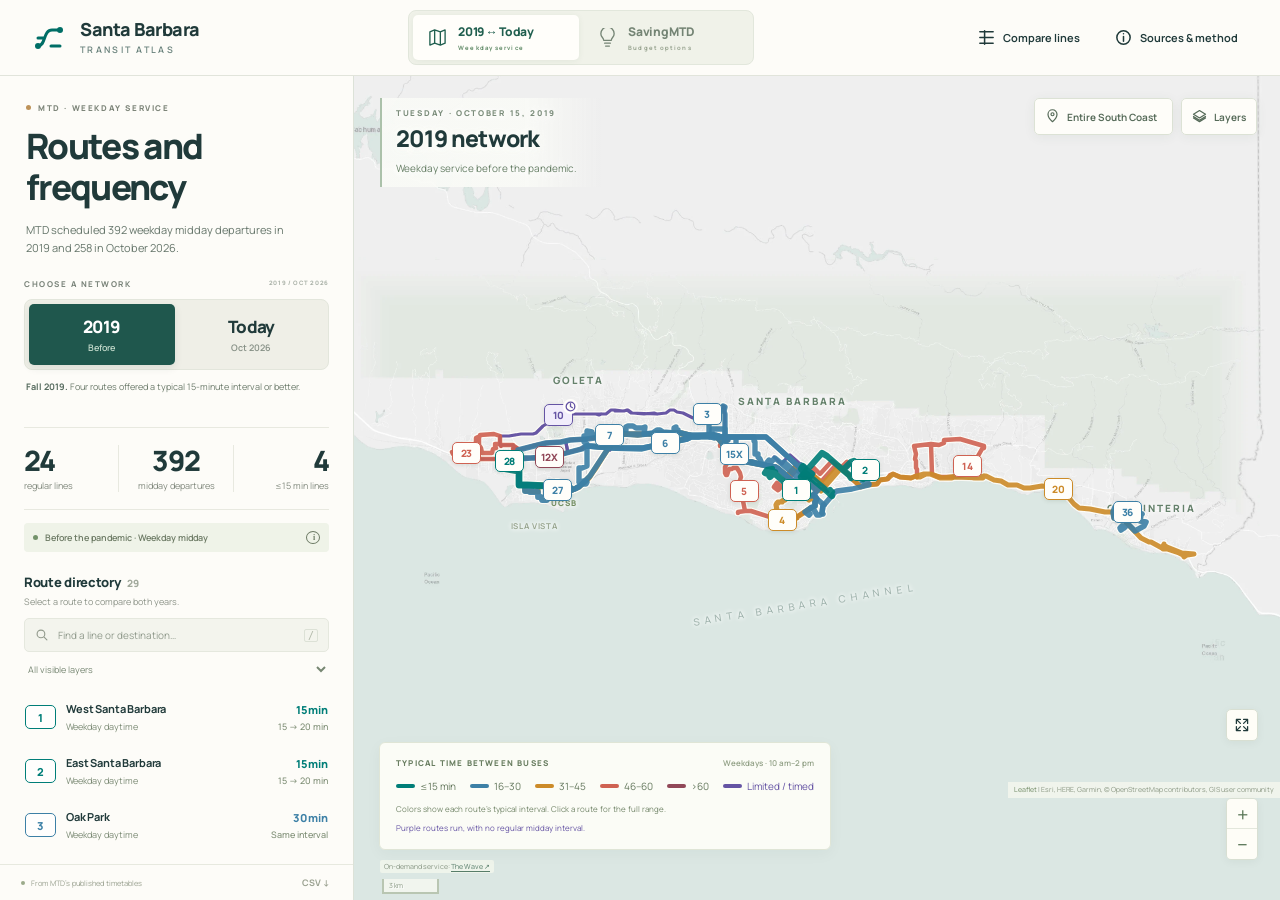
==== index.html @ b6afbb5b "Initial commit" ====
<!doctype html>
<html lang="en">
<head>
<meta charset="utf-8"><meta name="viewport" content="width=device-width, initial-scale=1">
<meta name="description" content="Santa Barbara MTD routes and scheduled weekday frequencies in 2019 and 2026, with service and funding options.">
<title>Santa Barbara Transit Atlas</title>
<style>/* required styles */

.leaflet-pane,
.leaflet-tile,
.leaflet-marker-icon,
.leaflet-marker-shadow,
.leaflet-tile-container,
.leaflet-pane > svg,
.leaflet-pane > canvas,
.leaflet-zoom-box,
.leaflet-image-layer,
.leaflet-layer {
	position: absolute;
	left: 0;
	top: 0;
	}
.leaflet-container {
	overflow: hidden;
	}
.leaflet-tile,
.leaflet-marker-icon,
.leaflet-marker-shadow {
	-webkit-user-select: none;
	   -moz-user-select: none;
	        user-select: none;
	  -webkit-user-drag: none;
	}
/* Prevents IE11 from highlighting tiles in blue */
.leaflet-tile::selection {
	background: transparent;
}
/* Safari renders non-retina tile on retina better with this, but Chrome is worse */
.leaflet-safari .leaflet-tile {
	image-rendering: -webkit-optimize-contrast;
	}
/* hack that prevents hw layers "stretching" when loading new tiles */
.leaflet-safari .leaflet-tile-container {
	width: 1600px;
	height: 1600px;
	-webkit-transform-origin: 0 0;
	}
.leaflet-marker-icon,
.leaflet-marker-shadow {
	display: block;
	}
/* .leaflet-container svg: reset svg max-width decleration shipped in Joomla! (joomla.org) 3.x */
/* .leaflet-container img: map is broken in FF if you have max-width: 100% on tiles */
.leaflet-container .leaflet-overlay-pane svg {
	max-width: none !important;
	max-height: none !important;
	}
.leaflet-container .leaflet-marker-pane img,
.leaflet-container .leaflet-shadow-pane img,
.leaflet-container .leaflet-tile-pane img,
.leaflet-container img.leaflet-image-layer,
.leaflet-container .leaflet-tile {
	max-width: none !important;
	max-height: none !important;
	width: auto;
	padding: 0;
	}

.leaflet-container img.leaflet-tile {
	/* See: https://bugs.chromium.org/p/chromium/issues/detail?id=600120 */
	mix-blend-mode: plus-lighter;
}

.leaflet-container.leaflet-touch-zoom {
	-ms-touch-action: pan-x pan-y;
	touch-action: pan-x pan-y;
	}
.leaflet-container.leaflet-touch-drag {
	-ms-touch-action: pinch-zoom;
	/* Fallback for FF which doesn't support pinch-zoom */
	touch-action: none;
	touch-action: pinch-zoom;
}
.leaflet-container.leaflet-touch-drag.leaflet-touch-zoom {
	-ms-touch-action: none;
	touch-action: none;
}
.leaflet-container {
	-webkit-tap-highlight-color: transparent;
}
.leaflet-container a {
	-webkit-tap-highlight-color: rgba(51, 181, 229, 0.4);
}
.leaflet-tile {
	filter: inherit;
	visibility: hidden;
	}
.leaflet-tile-loaded {
	visibility: inherit;
	}
.leaflet-zoom-box {
	width: 0;
	height: 0;
	-moz-box-sizing: border-box;
	     box-sizing: border-box;
	z-index: 800;
	}
/* workaround for https://bugzilla.mozilla.org/show_bug.cgi?id=888319 */
.leaflet-overlay-pane svg {
	-moz-user-select: none;
	}

.leaflet-pane         { z-index: 400; }

.leaflet-tile-pane    { z-index: 200; }
.leaflet-overlay-pane { z-index: 400; }
.leaflet-shadow-pane  { z-index: 500; }
.leaflet-marker-pane  { z-index: 600; }
.leaflet-tooltip-pane   { z-index: 650; }
.leaflet-popup-pane   { z-index: 700; }

.leaflet-map-pane canvas { z-index: 100; }
.leaflet-map-pane svg    { z-index: 200; }

.leaflet-vml-shape {
	width: 1px;
	height: 1px;
	}
.lvml {
	behavior: url(#default#VML);
	display: inline-block;
	position: absolute;
	}


/* control positioning */

.leaflet-control {
	position: relative;
	z-index: 800;
	pointer-events: visiblePainted; /* IE 9-10 doesn't have auto */
	pointer-events: auto;
	}
.leaflet-top,
.leaflet-bottom {
	position: absolute;
	z-index: 1000;
	pointer-events: none;
	}
.leaflet-top {
	top: 0;
	}
.leaflet-right {
	right: 0;
	}
.leaflet-bottom {
	bottom: 0;
	}
.leaflet-left {
	left: 0;
	}
.leaflet-control {
	float: left;
	clear: both;
	}
.leaflet-right .leaflet-control {
	float: right;
	}
.leaflet-top .leaflet-control {
	margin-top: 10px;
	}
.leaflet-bottom .leaflet-control {
	margin-bottom: 10px;
	}
.leaflet-left .leaflet-control {
	margin-left: 10px;
	}
.leaflet-right .leaflet-control {
	margin-right: 10px;
	}


/* zoom and fade animations */

.leaflet-fade-anim .leaflet-popup {
	opacity: 0;
	-webkit-transition: opacity 0.2s linear;
	   -moz-transition: opacity 0.2s linear;
	        transition: opacity 0.2s linear;
	}
.leaflet-fade-anim .leaflet-map-pane .leaflet-popup {
	opacity: 1;
	}
.leaflet-zoom-animated {
	-webkit-transform-origin: 0 0;
	    -ms-transform-origin: 0 0;
	        transform-origin: 0 0;
	}
svg.leaflet-zoom-animated {
	will-change: transform;
}

.leaflet-zoom-anim .leaflet-zoom-animated {
	-webkit-transition: -webkit-transform 0.25s cubic-bezier(0,0,0.25,1);
	   -moz-transition:    -moz-transform 0.25s cubic-bezier(0,0,0.25,1);
	        transition:         transform 0.25s cubic-bezier(0,0,0.25,1);
	}
.leaflet-zoom-anim .leaflet-tile,
.leaflet-pan-anim .leaflet-tile {
	-webkit-transition: none;
	   -moz-transition: none;
	        transition: none;
	}

.leaflet-zoom-anim .leaflet-zoom-hide {
	visibility: hidden;
	}


/* cursors */

.leaflet-interactive {
	cursor: pointer;
	}
.leaflet-grab {
	cursor: -webkit-grab;
	cursor:    -moz-grab;
	cursor:         grab;
	}
.leaflet-crosshair,
.leaflet-crosshair .leaflet-interactive {
	cursor: crosshair;
	}
.leaflet-popup-pane,
.leaflet-control {
	cursor: auto;
	}
.leaflet-dragging .leaflet-grab,
.leaflet-dragging .leaflet-grab .leaflet-interactive,
.leaflet-dragging .leaflet-marker-draggable {
	cursor: move;
	cursor: -webkit-grabbing;
	cursor:    -moz-grabbing;
	cursor:         grabbing;
	}

/* marker & overlays interactivity */
.leaflet-marker-icon,
.leaflet-marker-shadow,
.leaflet-image-layer,
.leaflet-pane > svg path,
.leaflet-tile-container {
	pointer-events: none;
	}

.leaflet-marker-icon.leaflet-interactive,
.leaflet-image-layer.leaflet-interactive,
.leaflet-pane > svg path.leaflet-interactive,
svg.leaflet-image-layer.leaflet-interactive path {
	pointer-events: visiblePainted; /* IE 9-10 doesn't have auto */
	pointer-events: auto;
	}

/* visual tweaks */

.leaflet-container {
	background: #ddd;
	outline-offset: 1px;
	}
.leaflet-container a {
	color: #0078A8;
	}
.leaflet-zoom-box {
	border: 2px dotted #38f;
	background: rgba(255,255,255,0.5);
	}


/* general typography */
.leaflet-container {
	font-family: "Helvetica Neue", Arial, Helvetica, sans-serif;
	font-size: 12px;
	font-size: 0.75rem;
	line-height: 1.5;
	}


/* general toolbar styles */

.leaflet-bar {
	box-shadow: 0 1px 5px rgba(0,0,0,0.65);
	border-radius: 4px;
	}
.leaflet-bar a {
	background-color: #fff;
	border-bottom: 1px solid #ccc;
	width: 26px;
	height: 26px;
	line-height: 26px;
	display: block;
	text-align: center;
	text-decoration: none;
	color: black;
	}
.leaflet-bar a,
.leaflet-control-layers-toggle {
	background-position: 50% 50%;
	background-repeat: no-repeat;
	display: block;
	}
.leaflet-bar a:hover,
.leaflet-bar a:focus {
	background-color: #f4f4f4;
	}
.leaflet-bar a:first-child {
	border-top-left-radius: 4px;
	border-top-right-radius: 4px;
	}
.leaflet-bar a:last-child {
	border-bottom-left-radius: 4px;
	border-bottom-right-radius: 4px;
	border-bottom: none;
	}
.leaflet-bar a.leaflet-disabled {
	cursor: default;
	background-color: #f4f4f4;
	color: #bbb;
	}

.leaflet-touch .leaflet-bar a {
	width: 30px;
	height: 30px;
	line-height: 30px;
	}
.leaflet-touch .leaflet-bar a:first-child {
	border-top-left-radius: 2px;
	border-top-right-radius: 2px;
	}
.leaflet-touch .leaflet-bar a:last-child {
	border-bottom-left-radius: 2px;
	border-bottom-right-radius: 2px;
	}

/* zoom control */

.leaflet-control-zoom-in,
.leaflet-control-zoom-out {
	font: bold 18px 'Lucida Console', Monaco, monospace;
	text-indent: 1px;
	}

.leaflet-touch .leaflet-control-zoom-in, .leaflet-touch .leaflet-control-zoom-out  {
	font-size: 22px;
	}


/* layers control */

.leaflet-control-layers {
	box-shadow: 0 1px 5px rgba(0,0,0,0.4);
	background: #fff;
	border-radius: 5px;
	}
.leaflet-control-layers-toggle {
	background-image: url(images/layers.png);
	width: 36px;
	height: 36px;
	}
.leaflet-retina .leaflet-control-layers-toggle {
	background-image: url(images/layers-2x.png);
	background-size: 26px 26px;
	}
.leaflet-touch .leaflet-control-layers-toggle {
	width: 44px;
	height: 44px;
	}
.leaflet-control-layers .leaflet-control-layers-list,
.leaflet-control-layers-expanded .leaflet-control-layers-toggle {
	display: none;
	}
.leaflet-control-layers-expanded .leaflet-control-layers-list {
	display: block;
	position: relative;
	}
.leaflet-control-layers-expanded {
	padding: 6px 10px 6px 6px;
	color: #333;
	background: #fff;
	}
.leaflet-control-layers-scrollbar {
	overflow-y: scroll;
	overflow-x: hidden;
	padding-right: 5px;
	}
.leaflet-control-layers-selector {
	margin-top: 2px;
	position: relative;
	top: 1px;
	}
.leaflet-control-layers label {
	display: block;
	font-size: 13px;
	font-size: 1.08333em;
	}
.leaflet-control-layers-separator {
	height: 0;
	border-top: 1px solid #ddd;
	margin: 5px -10px 5px -6px;
	}

/* Default icon URLs */
.leaflet-default-icon-path { /* used only in path-guessing heuristic, see L.Icon.Default */
	background-image: url(images/marker-icon.png);
	}


/* attribution and scale controls */

.leaflet-container .leaflet-control-attribution {
	background: #fff;
	background: rgba(255, 255, 255, 0.8);
	margin: 0;
	}
.leaflet-control-attribution,
.leaflet-control-scale-line {
	padding: 0 5px;
	color: #333;
	line-height: 1.4;
	}
.leaflet-control-attribution a {
	text-decoration: none;
	}
.leaflet-control-attribution a:hover,
.leaflet-control-attribution a:focus {
	text-decoration: underline;
	}
.leaflet-attribution-flag {
	display: inline !important;
	vertical-align: baseline !important;
	width: 1em;
	height: 0.6669em;
	}
.leaflet-left .leaflet-control-scale {
	margin-left: 5px;
	}
.leaflet-bottom .leaflet-control-scale {
	margin-bottom: 5px;
	}
.leaflet-control-scale-line {
	border: 2px solid #777;
	border-top: none;
	line-height: 1.1;
	padding: 2px 5px 1px;
	white-space: nowrap;
	-moz-box-sizing: border-box;
	     box-sizing: border-box;
	background: rgba(255, 255, 255, 0.8);
	text-shadow: 1px 1px #fff;
	}
.leaflet-control-scale-line:not(:first-child) {
	border-top: 2px solid #777;
	border-bottom: none;
	margin-top: -2px;
	}
.leaflet-control-scale-line:not(:first-child):not(:last-child) {
	border-bottom: 2px solid #777;
	}

.leaflet-touch .leaflet-control-attribution,
.leaflet-touch .leaflet-control-layers,
.leaflet-touch .leaflet-bar {
	box-shadow: none;
	}
.leaflet-touch .leaflet-control-layers,
.leaflet-touch .leaflet-bar {
	border: 2px solid rgba(0,0,0,0.2);
	background-clip: padding-box;
	}


/* popup */

.leaflet-popup {
	position: absolute;
	text-align: center;
	margin-bottom: 20px;
	}
.leaflet-popup-content-wrapper {
	padding: 1px;
	text-align: left;
	border-radius: 12px;
	}
.leaflet-popup-content {
	margin: 13px 24px 13px 20px;
	line-height: 1.3;
	font-size: 13px;
	font-size: 1.08333em;
	min-height: 1px;
	}
.leaflet-popup-content p {
	margin: 17px 0;
	margin: 1.3em 0;
	}
.leaflet-popup-tip-container {
	width: 40px;
	height: 20px;
	position: absolute;
	left: 50%;
	margin-top: -1px;
	margin-left: -20px;
	overflow: hidden;
	pointer-events: none;
	}
.leaflet-popup-tip {
	width: 17px;
	height: 17px;
	padding: 1px;

	margin: -10px auto 0;
	pointer-events: auto;

	-webkit-transform: rotate(45deg);
	   -moz-transform: rotate(45deg);
	    -ms-transform: rotate(45deg);
	        transform: rotate(45deg);
	}
.leaflet-popup-content-wrapper,
.leaflet-popup-tip {
	background: white;
	color: #333;
	box-shadow: 0 3px 14px rgba(0,0,0,0.4);
	}
.leaflet-container a.leaflet-popup-close-button {
	position: absolute;
	top: 0;
	right: 0;
	border: none;
	text-align: center;
	width: 24px;
	height: 24px;
	font: 16px/24px Tahoma, Verdana, sans-serif;
	color: #757575;
	text-decoration: none;
	background: transparent;
	}
.leaflet-container a.leaflet-popup-close-button:hover,
.leaflet-container a.leaflet-popup-close-button:focus {
	color: #585858;
	}
.leaflet-popup-scrolled {
	overflow: auto;
	}

.leaflet-oldie .leaflet-popup-content-wrapper {
	-ms-zoom: 1;
	}
.leaflet-oldie .leaflet-popup-tip {
	width: 24px;
	margin: 0 auto;

	-ms-filter: "progid:DXImageTransform.Microsoft.Matrix(M11=0.70710678, M12=0.70710678, M21=-0.70710678, M22=0.70710678)";
	filter: progid:DXImageTransform.Microsoft.Matrix(M11=0.70710678, M12=0.70710678, M21=-0.70710678, M22=0.70710678);
	}

.leaflet-oldie .leaflet-control-zoom,
.leaflet-oldie .leaflet-control-layers,
.leaflet-oldie .leaflet-popup-content-wrapper,
.leaflet-oldie .leaflet-popup-tip {
	border: 1px solid #999;
	}


/* div icon */

.leaflet-div-icon {
	background: #fff;
	border: 1px solid #666;
	}


/* Tooltip */
/* Base styles for the element that has a tooltip */
.leaflet-tooltip {
	position: absolute;
	padding: 6px;
	background-color: #fff;
	border: 1px solid #fff;
	border-radius: 3px;
	color: #222;
	white-space: nowrap;
	-webkit-user-select: none;
	-moz-user-select: none;
	-ms-user-select: none;
	user-select: none;
	pointer-events: none;
	box-shadow: 0 1px 3px rgba(0,0,0,0.4);
	}
.leaflet-tooltip.leaflet-interactive {
	cursor: pointer;
	pointer-events: auto;
	}
.leaflet-tooltip-top:before,
.leaflet-tooltip-bottom:before,
.leaflet-tooltip-left:before,
.leaflet-tooltip-right:before {
	position: absolute;
	pointer-events: none;
	border: 6px solid transparent;
	background: transparent;
	content: "";
	}

/* Directions */

.leaflet-tooltip-bottom {
	margin-top: 6px;
}
.leaflet-tooltip-top {
	margin-top: -6px;
}
.leaflet-tooltip-bottom:before,
.leaflet-tooltip-top:before {
	left: 50%;
	margin-left: -6px;
	}
.leaflet-tooltip-top:before {
	bottom: 0;
	margin-bottom: -12px;
	border-top-color: #fff;
	}
.leaflet-tooltip-bottom:before {
	top: 0;
	margin-top: -12px;
	margin-left: -6px;
	border-bottom-color: #fff;
	}
.leaflet-tooltip-left {
	margin-left: -6px;
}
.leaflet-tooltip-right {
	margin-left: 6px;
}
.leaflet-tooltip-left:before,
.leaflet-tooltip-right:before {
	top: 50%;
	margin-top: -6px;
	}
.leaflet-tooltip-left:before {
	right: 0;
	margin-right: -12px;
	border-left-color: #fff;
	}
.leaflet-tooltip-right:before {
	left: 0;
	margin-left: -12px;
	border-right-color: #fff;
	}

/* Printing */

@media print {
	/* Prevent printers from removing background-images of controls. */
	.leaflet-control {
		-webkit-print-color-adjust: exact;
		print-color-adjust: exact;
		}
	}
</style>
<style>@font-face{font-family:Manrope;src:url('[data-uri]') format('truetype');font-style:normal;font-weight:200 800;font-display:swap}*{box-sizing:border-box}html,body{margin:0;height:100%;color:#203a3a;background:#f9f8f3;font-family:Manrope,-apple-system,BlinkMacSystemFont,'Segoe UI',sans-serif;font-size:13px}button,input,select{font:inherit}button,a,input,select{-webkit-tap-highlight-color:transparent}button{cursor:pointer}button{color:inherit}button:focus-visible,a:focus-visible,input:focus-visible,select:focus-visible{outline:3px solid #d5a23a;outline-offset:3px}button:disabled{opacity:.45;cursor:default}button svg,.search svg,.area-select svg{width:19px;height:19px;stroke:currentColor;stroke-width:1.6;fill:none;stroke-linecap:round;stroke-linejoin:round;flex-shrink:0}button{border:0;background:none}a{color:inherit}.masthead{height:76px;padding:0 28px;display:flex;align-items:center;justify-content:space-between;border-bottom:1px solid #e1e4db;background:#fdfcf8;position:relative;z-index:1100;gap:22px}.brand{display:flex;gap:10px;align-items:center;text-decoration:none;font-weight:800;font-size:18px;letter-spacing:-.5px;line-height:1.1}.brand-mark{color:#006e66;display:grid;place-items:center;width:42px;height:42px}.brand-sub{display:block;letter-spacing:2.3px;font-size:9px;font-weight:600;margin-top:6px;color:#68817b}.mast-mid{color:#70817e;display:flex;align-items:center;gap:9px;font-size:11px}.mast-sep{margin:0 6px;color:#c1c9c1}.live-dot{height:6px;width:6px;border-radius:50%;background:#228b74}.masthead nav{display:flex;gap:6px}.nav-button{display:flex;align-items:center;gap:7px;padding:10px 13px;border:1px solid transparent;border-radius:6px;font-size:11px;font-weight:650}.nav-button:hover{border-color:#dce3d9;background:#f0f3eb}.layout{height:calc(100dvh - 76px);display:grid;grid-template-columns:354px minmax(0,1fr);min-height:540px}.sidebar{display:flex;flex-direction:column;background:#fdfcf8;border-right:1px solid #dce2d8;min-height:0;position:relative;z-index:1000}.intro{padding:26px 26px 15px}.eyebrow{display:flex;gap:7px;align-items:center;font-size:8px;letter-spacing:1.6px;font-weight:800;color:#7d8579}.eyebrow>span{width:5px;height:5px;border-radius:50%;background:#bd9259}.intro h1{font-size:35px;font-weight:800;line-height:1.18;letter-spacing:-1.65px;margin:13px 0 12px}.intro h1 span{color:#648878}.intro p{margin:0;color:#75817b;line-height:1.7;font-size:11px;max-width:275px}.scenario-section{padding:5px 24px 0}.section-label{display:flex;justify-content:space-between;align-items:center;color:#798379;font-size:8px;font-weight:750;letter-spacing:1.5px;margin-bottom:10px}.step-tag{font-size:8px;letter-spacing:1px;color:#a7afa5}.scenario-switch{display:flex;gap:4px;padding:4px;background:#efefe7;border:1px solid #e3e6dc;border-radius:8px}.scenario{width:33.333%;border:1px solid transparent;display:flex;flex-direction:column;align-items:center;padding:10px 6px;gap:3px;border-radius:5px;transition:background .15s,color .15s}.scenario-year{font-size:17px;font-weight:800;letter-spacing:-.6px}.scenario-sub{font-size:9px;font-weight:600;color:#869086}.scenario:hover{background:#e3e8dd}.scenario.active{background:#1f574d;color:#fff;box-shadow:0 3px 8px #14382b17}.scenario.active .scenario-sub{color:#c3dacb}.scenario.cut.active{background:#9b563d}.scenario.cut:not(.active) .scenario-year{color:#a7755d}.scenario-note{min-height:46px;color:#7b837a;font-size:9px;line-height:1.6;padding:10px 2px 2px}.scenario-note b{color:#566b5e;font-weight:700}.scenario-note.cut-note{color:#976849}.stats{display:grid;grid-template-columns:1fr 1.2fr 1fr;margin:11px 24px 0;padding:17px 0;border-top:1px solid #e8e9e0;border-bottom:1px solid #e8e9e0}.stat{display:flex;flex-direction:column;gap:4px;align-items:center;border-right:1px solid #e8e9e0}.stat:first-child{align-items:flex-start}.stat:last-child{border:0;align-items:flex-end}.stat strong{font-size:28px;font-weight:800;letter-spacing:-1.1px;line-height:1.1}.stat span{color:#81897d;font-size:8px;line-height:1.4}.change-strip{display:flex;align-items:center;gap:7px;background:#eff3e8;margin:13px 24px 0;padding:8px 9px;border-radius:4px;color:#6c7a64;font-size:9px;font-weight:600}.change-dot{width:5px;height:5px;background:#73926a;border-radius:50%;flex-shrink:0}.change-strip.current{background:#f5eee2;color:#8a7352}.change-strip.cut{background:#f6eae2;color:#9b6045}.change-strip.current .change-dot,.change-strip.cut .change-dot{background:currentColor}.icon-btn{display:grid;place-items:center;border:1px solid currentColor;border-radius:50%;font-family:Georgia,serif;font-size:8px;width:13px;height:13px;flex:0 0 13px;margin-left:auto}.directory-head{padding:21px 24px 10px;display:flex;justify-content:space-between;align-items:center}.directory-head h2{font-size:13px;letter-spacing:-.3px;margin:0 0 4px;font-weight:800}.directory-head h2 span{color:#a0a89b;font-size:10px;margin-left:4px}.directory-head p{font-size:9px;color:#8c9388;margin:0}.tiny-link{font-size:9px;font-weight:700;text-decoration:none;white-space:nowrap;padding:3px}.tiny-link:hover{color:#008477;text-decoration:underline}.search-area{padding:0 24px 10px;display:flex;gap:7px;flex-direction:column}.search{display:flex;align-items:center;gap:7px;padding:8px 10px;background:#f3f4ed;border:1px solid #e5e8de;border-radius:5px;color:#929a8c}.search svg{width:14px;height:14px}.search input{border:0;background:none;min-width:0;flex:1;font-size:10px;color:#3f5146;outline:none}.search input::placeholder{color:#919b8d}.search kbd{font-size:10px;color:#b1b8a9;border:1px solid #dce1d6;border-radius:2px;padding:0 3px}.search-area select{font-size:9px;border:0;background:none;color:#778773;cursor:pointer;width:100%;padding:3px 0}.route-list{overflow:auto;flex:1;min-height:90px;padding:0 12px 12px;scrollbar-width:thin;scrollbar-color:#d6ddcf transparent}.route-row{display:flex;align-items:center;gap:10px;width:100%;padding:10px 12px;border-radius:6px;text-align:left;transition:background .15s;border:1px solid transparent;min-height:53px}.route-row:hover{background:#f0f3e9}.route-row.selected{background:#eaf1e6;border-color:#d1ddcb}.route-chip{display:grid;place-items:center;min-width:31px;height:24px;padding:0 5px;border:1px solid var(--route,#7f8794);color:var(--route,#7f8794);border-radius:5px;font-size:11px;line-height:1;font-weight:800;background:#ffffffb0;flex-shrink:0;letter-spacing:-.3px}.route-row.ghost .route-chip{border-style:dashed;color:#8d948d}.route-row.ghost{color:#959e94}.route-name{flex:1;min-width:0;display:flex;flex-direction:column;gap:4px}.route-name strong{font-size:10px;letter-spacing:-.15px;font-weight:700;overflow:hidden;text-overflow:ellipsis;white-space:nowrap}.route-name small{font-size:8px;color:#929c8f}.route-frequency{text-align:right;display:flex;flex-direction:column;gap:3px;flex-shrink:0;font-size:10px;font-weight:800;letter-spacing:-.15px}.route-frequency small{font-size:8px;color:#a1aa9c;font-weight:500;letter-spacing:0}.route-frequency .improved{color:#43806c}.empty-list{color:#7d8d7e;font-size:11px;text-align:center;padding:30px 15px}.sidebar-foot{display:flex;align-items:center;gap:6px;min-height:36px;padding:8px 21px;border-top:1px solid #e7e9df;font-size:7.5px;color:#9aa190}.sidebar-foot button{margin-left:auto}.foot-dot{width:4px;height:4px;border-radius:50%;background:#9baa8b}.map-area{position:relative;min-width:0;min-height:0;overflow:hidden;background:#e6ece8}#map{position:absolute;inset:0;background:#e7ebea;font-family:Manrope,sans-serif;z-index:0}.map-topline{position:absolute;z-index:650;top:22px;left:26px;right:23px;display:flex;justify-content:space-between;align-items:flex-start;gap:18px;pointer-events:none}.map-title-card{max-width:450px;pointer-events:auto;text-shadow:0 1px 12px #f7f9f2,0 1px 5px #fff;background:linear-gradient(90deg,#f9faf6ef 65%,#f9faf600);padding:9px 24px 10px 14px;border-left:2px solid #abc1aa}.map-title-eyebrow{font-size:8px;font-weight:800;letter-spacing:1.7px;color:#7b8d7b}.map-title-card h2{font-size:23px;line-height:1.3;font-weight:800;letter-spacing:-.8px;margin:6px 0}.map-title-card p{font-size:9px;color:#7b897b;line-height:1.7;margin:0}.map-tools{display:flex;gap:8px;pointer-events:auto;position:relative}.area-select,.tool-button{display:flex;align-items:center;gap:7px;background:#fefdf9f5;box-shadow:0 2px 12px #334e3910;border:1px solid #dce2d5;padding:9px 10px;border-radius:5px;font-size:10px;font-weight:650;color:#556a58;white-space:nowrap;min-height:37px}.area-select select{appearance:none;border:0;background:none;outline:none;padding-right:5px;color:inherit;font-size:10px;cursor:pointer;max-width:143px}.area-select svg,.tool-button svg{width:15px;height:15px;flex-shrink:0}.tool-button:hover,.area-select:hover{background:#f5f9ef}.tool-button[aria-expanded=true]{background:#e5eddf;border-color:#afc4a6}.layers-panel{position:absolute;right:0;top:46px;width:265px;background:#fffef9;padding:18px;border-radius:7px;box-shadow:0 10px 35px #223b2a27;border:1px solid #dde5d6;z-index:600}.layers-panel h3{margin:0 0 13px;font-size:13px}.layers-panel label{display:flex;gap:9px;align-items:flex-start;padding:10px 0;font-size:10px;line-height:1.5;border-bottom:1px solid #eef0e7;cursor:pointer}.layers-panel input{accent-color:#226656;margin:2px 0 0}.layers-panel small{display:block;font-size:8px;color:#8a9984;margin-top:3px}.layers-panel p{font-size:8px;line-height:1.7;color:#93a08b;margin:12px 0 0}.scenario-ribbon{position:absolute;z-index:400;top:127px;left:41px;background:#f8eadae8;color:#945d43;font-size:7px;letter-spacing:1px;font-weight:800;padding:8px 11px;border:1px solid #e8d4ba;border-radius:4px;max-width:calc(100% - 90px)}.scenario-ribbon span{font-size:8px;display:block;letter-spacing:0;margin-top:4px;font-weight:500}.legend{position:absolute;bottom:50px;left:25px;z-index:450;background:#fdfdf7f2;border:1px solid #dfe5d6;border-radius:6px;padding:14px 16px;max-width:calc(100% - 100px);box-shadow:0 4px 15px #263d2e0a;pointer-events:auto}.legend-title{display:flex;justify-content:space-between;gap:22px;align-items:center;font-size:8px;font-weight:600;color:#91a086}.legend-title strong{font-size:7px;letter-spacing:1.2px;color:#687d60;font-weight:800}.legend-swatches{display:flex;flex-wrap:wrap;gap:14px;margin:11px 0 10px}.legend-swatches>span{display:flex;align-items:center;gap:5px;font-size:9px;color:#62765b;white-space:nowrap}.legend-swatches i{display:block;width:19px;height:4px;background:var(--c);border-radius:2px}.legend-swatches .dash{height:0;border-top:3px dashed var(--c);background:none;border-radius:0}.legend-note{font-size:7px;color:#9ba591;line-height:1.6;max-width:530px}.legend-ghost{font-size:7px;margin-top:8px;display:flex;gap:8px;align-items:center;color:#83927c}.legend-ghost i{display:inline-block;width:23px;border-top:2px dashed #8d9590;flex-shrink:0}[hidden]{display:none!important}.map-bottom-note{position:absolute;bottom:27px;left:26px;font-size:7px;color:#869582;z-index:400;background:#f7f9f0b0;padding:2px 4px;border-radius:2px}.map-bottom-note a{color:#577d69;text-decoration:underline;text-underline-offset:2px}.reset-view{position:absolute;z-index:450;right:22px;bottom:159px;display:grid;place-items:center;border:1px solid #d8dfd2;border-radius:5px;background:#fefdf7;width:32px;height:32px;box-shadow:0 2px 10px #12321a0c}.reset-view svg{height:16px;width:16px}.leaflet-control-zoom{border:1px solid #d8dfd2!important;box-shadow:0 2px 10px #12321a0c!important;border-radius:5px!important;overflow:hidden;margin-right:22px!important;margin-bottom:40px!important}.leaflet-control-zoom a{background:#fefdf7!important;color:#587555!important;font-family:Manrope,sans-serif!important;font-weight:400!important;font-size:20px!important;line-height:31px!important;border-color:#e3e7dc!important}.leaflet-control-attribution{font-size:7px!important;background:#f5f8efc9!important;color:#8d9985!important;padding:3px 6px!important}.leaflet-control-attribution a{color:#738b66!important}.leaflet-bottom.leaflet-left .leaflet-control-scale{margin-left:28px;margin-bottom:6px}.leaflet-control-scale-line{font-size:7px;color:#8c9b85;background:#f7f9f2c9;border-color:#b9c6b2;line-height:1.4}.leaflet-tooltip{border:1px solid #e1e5d9;box-shadow:0 3px 14px #28442320;font-family:Manrope,sans-serif;font-size:10px;padding:8px 10px;background:#fffef8;border-radius:5px;color:#3f5d4a}.leaflet-tooltip .tooltip-line{font-size:12px;font-weight:800;display:block;margin-bottom:3px}.leaflet-tooltip .tooltip-frequency{color:#8b9a80;font-size:9px}.atlas-place{color:#65816b;font-size:10px;font-weight:800;letter-spacing:2px;text-shadow:0 0 6px #fff,0 0 4px #fff;white-space:nowrap;text-align:center;pointer-events:none}.atlas-place.small{font-size:8px;font-weight:650;letter-spacing:.7px;color:#96a38c}.atlas-place.ocean{font-size:10px;color:#a2b5af;letter-spacing:5px;font-weight:500;transform:rotate(-9deg)}.atlas-place.campus{font-size:8px;color:#738e62;letter-spacing:1px}.map-route-badge{display:grid;place-items:center;width:29px;height:22px;background:#fffefa;border:1.5px solid var(--route);border-radius:5px;color:var(--route);font-weight:800;font-size:10px;box-shadow:0 1px 4px #45603f23;letter-spacing:-.5px;cursor:pointer}.map-route-badge.ghost{border-style:dashed;background:#f4f5efcf;color:#899687}.map-route-badge.wide{width:36px;font-size:8px}.selected-card{position:absolute;top:137px;right:23px;z-index:550;background:#fffef9;border:1px solid #dce4d6;border-radius:9px;box-shadow:0 7px 30px #29462820;width:310px;padding:19px;max-height:calc(100% - 178px);overflow:auto;scrollbar-width:thin}.selected-card .card-top{display:flex;gap:10px;align-items:flex-start;padding-right:23px;position:relative}.selected-card .card-top>.route-chip{height:31px;min-width:37px;font-size:14px}.card-top h3{font-size:15px;letter-spacing:-.4px;line-height:1.4;margin:0 0 4px}.card-kicker{font-size:8px;color:#91a086;line-height:1.5}.card-close{position:absolute;top:-8px;right:-8px;padding:6px;font-size:23px;color:#9da992;line-height:1}.card-note{color:#899780;font-size:9px;line-height:1.8;margin:13px 0}.card-comparison{display:grid;grid-template-columns:repeat(3,1fr);background:#f2f4ec;border:1px solid #e9ede1;border-radius:5px;padding:11px 0;margin:15px 0 7px;text-align:center;gap:3px}.card-comparison .mini{border-right:1px solid #e1e7d7;display:flex;flex-direction:column;gap:6px}.card-comparison .mini:last-child{border:0}.mini>span{color:#93a087;font-size:8px}.mini strong{font-size:16px;letter-spacing:-.7px;font-weight:800;color:#49653f}.mini strong.word{font-size:10px;letter-spacing:0;padding-top:4px}.mini small{font-size:7px;color:#95a28a}.mini.active strong{color:#1e715c}.mini.active>span{color:#2d705a;font-weight:800}.cut-mode .mini.active strong{color:#a15f42}.gap-note{font-size:8px;line-height:1.8;color:#a0a994;margin:7px 0 14px}.card-detail-row{display:flex;justify-content:space-between;gap:10px;padding:8px 0;border-bottom:1px solid #eef0e6;font-size:9px;color:#8b9a80}.card-detail-row b{color:#59734f;font-size:10px;font-weight:750;text-align:right}.direction-row{padding:9px 0;border-bottom:1px solid #eef0e6}.direction-row strong{display:block;font-size:9px;color:#627c55;margin-bottom:4px;font-weight:700;line-height:1.5}.direction-row small{font-size:8px;color:#9ca88e;line-height:1.6}.card-actions{display:flex;gap:8px;margin-top:15px;align-items:center;justify-content:space-between}.card-actions button{font-size:9px;font-weight:750}.card-actions .zoom-line{padding:9px 14px;border-radius:4px;background:#e9f0e1;color:#3b7354}.card-actions .zoom-line:hover{background:#dae8ce}.card-actions .clear-line{color:#95a38a}.modal{border:1px solid #dfe5d4;background:#fffef8;color:#2b4432;border-radius:13px;padding:0;box-shadow:0 20px 90px #0d2b1a35;max-height:88dvh;max-width:calc(100vw - 40px);width:780px;overflow:hidden}.modal::backdrop{background:#102c2a88;backdrop-filter:blur(5px)}.modal-top{display:flex;justify-content:space-between;align-items:flex-start;padding:27px 32px 20px;border-bottom:1px solid #e7ebdf}.modal-top .eyebrow{font-size:8px;letter-spacing:2px;color:#9ba78e}.modal-top h2{font-size:26px;font-weight:800;letter-spacing:-1px;margin:9px 0 0}.close-button{font-size:30px;font-weight:400;padding:0 3px;line-height:1;color:#8c9d7e}.modal-scroll{max-height:calc(88dvh - 186px);overflow:auto;padding:24px 32px 20px;scrollbar-width:thin;scrollbar-color:#d9e2ce transparent}.method-highlight{font-size:20px;line-height:1.6;letter-spacing:-.5px;padding:8px 0 20px;color:#426d50}.method-highlight strong{color:#9ca68d;font-size:18px;font-weight:500}.modal-scroll section{margin:18px 0 24px}.modal-scroll h3{font-size:13px;font-weight:800;letter-spacing:-.2px}.modal-scroll p{font-size:11px;line-height:1.9;color:#849477;margin:10px 0}.modal-scroll b{color:#5a7950;font-weight:750}.source-links a{display:flex;align-items:center;justify-content:space-between;padding:12px 0;text-decoration:none;gap:20px;border-bottom:1px solid #e9eee0}.source-links a:hover b{color:#008471}.source-links a b{font-size:11px;display:block;color:#53784b}.source-links a small{display:block;font-size:9px;color:#9baa8e;margin-top:5px}.source-links a>span:last-child{font-size:16px;color:#9eac8f}.hash-box{padding:16px;background:#eff3e7;font-size:9px;color:#8d9e7c;line-height:2;border-radius:5px;word-break:break-all}.hash-box code{font-size:10px;color:#567e4c}.hash-box span{font-size:8px}.modal-scroll .fine-print{font-size:9px;color:#a3ae98}.modal-foot{padding:17px 30px;border-top:1px solid #e6ecdc;display:flex;align-items:center;justify-content:space-between;gap:18px;background:#fbfcf5}.modal-foot>span{font-size:9px;color:#9baa8e;line-height:1.7}.primary-button{border:1px solid #215e49;border-radius:5px;background:#215e49;padding:10px 16px;color:#eef7e7;font-weight:700;font-size:10px;white-space:nowrap}.primary-button:hover{background:#174d3a}.compare-modal{width:910px}.compare-controls{display:flex;justify-content:space-between;align-items:center;gap:15px;padding:15px 30px;font-size:9px;color:#91a282}.compare-controls p{margin:0}.compare-controls label{display:flex;align-items:center;gap:5px;font-size:8px}.compare-controls input{accent-color:#37714c}.table-scroll{overflow:auto;max-height:calc(88dvh - 235px);scrollbar-width:thin}.compare-modal table{border-collapse:collapse;width:100%;font-size:11px}.compare-modal thead{position:sticky;top:0;background:#f1f5e9;z-index:1}.compare-modal th{text-align:left;font-size:9px;font-weight:800;padding:12px 18px;color:#7c926a;white-space:nowrap}.compare-modal th:first-child{padding-left:30px;width:44%}.compare-modal td{padding:12px 18px;border-bottom:1px solid #edf1e5;color:#6f8b5c}.compare-modal td:first-child{padding-left:30px;display:flex;align-items:center;gap:11px}.compare-modal td strong{font-size:11px;font-weight:700;line-height:1.4}.compare-modal td small{display:block;font-size:8px;color:#a4b094;line-height:1.6;margin-top:4px}.compare-modal tbody tr{cursor:pointer}.compare-modal tbody tr:hover{background:#f2f6e9}.compare-modal .table-value{font-weight:800;font-size:12px;white-space:nowrap}.compare-modal .table-value.muted{font-weight:500;color:#a0ad93;font-size:9px}.compare-modal .table-value.cut-col{color:#a77852}.compare-modal .row-extra{background:#fafbf5}.toast{position:absolute;z-index:2000;bottom:200px;left:50%;transform:translateX(-50%);background:#254e3f;color:#fff;padding:10px 20px;border-radius:5px;font-size:11px;box-shadow:0 3px 18px #0002}
@media(min-width:1600px){.layout{grid-template-columns:390px minmax(0,1fr)}.intro{padding:34px 31px 20px}.intro h1{font-size:40px}.scenario-section{padding-left:30px;padding-right:30px}.stats{margin-left:30px;margin-right:30px}.change-strip{margin-left:30px;margin-right:30px}.directory-head{padding-left:30px;padding-right:30px}.search-area{padding-left:30px;padding-right:30px}.route-list{padding-left:18px;padding-right:18px}.route-row{min-height:58px}.route-name strong{font-size:11px}.route-frequency{font-size:11px}.map-title-card h2{font-size:27px}}
@media(max-width:1200px){.mast-mid{display:none}.map-topline{top:17px;left:18px;right:17px}.map-title-card{max-width:310px;padding-right:8px}.map-title-card h2{font-size:19px}.map-title-card p{max-width:235px;font-size:8px}.map-title-eyebrow{font-size:7px;letter-spacing:1px}.area-select{display:none}.selected-card{right:17px;top:128px;width:280px;padding:16px}.legend{left:18px;padding:12px;max-width:calc(100% - 86px)}.legend-swatches{gap:10px}.legend-title{gap:14px}.legend-title span{display:none}.legend-note{max-width:445px}.scenario-ribbon{left:34px;top:124px}.map-bottom-note{left:20px}}
@media(max-height:820px) and (min-width:761px){.intro{padding-top:19px;padding-bottom:10px}.intro h1{font-size:30px;margin:10px 0}.intro p{font-size:10px}.scenario-section{padding-top:0}.stats{padding:13px 0;margin-top:5px}.stat strong{font-size:25px}.change-strip{margin-top:10px}.directory-head{padding-top:15px}.scenario{padding:8px 5px}.scenario-year{font-size:15px}.scenario-note{min-height:39px;font-size:8px;padding-top:8px}.route-row{min-height:47px;padding-top:8px;padding-bottom:8px}}
@media(max-width:960px) and (min-width:761px){.layout{grid-template-columns:310px minmax(0,1fr)}.intro{padding-left:21px;padding-right:21px}.intro h1{font-size:30px}.scenario-section{padding-left:19px;padding-right:19px}.stats{margin-left:19px;margin-right:19px}.change-strip{margin-left:19px;margin-right:19px;font-size:8px}.directory-head{padding-left:19px;padding-right:19px}.search-area{padding-left:19px;padding-right:19px}.route-list{padding-left:7px;padding-right:7px}.route-name strong{font-size:9px}.map-tools{gap:0}.tool-button{font-size:0;padding:9px}.tool-button svg{width:17px}.legend-swatches{gap:8px}.legend-swatches>span{font-size:8px}.legend-swatches i{width:15px}.selected-card{top:126px;width:258px}.map-title-card{max-width:calc(100% - 50px)}}
@media(max-width:760px){html,body{height:auto;min-height:100%;font-size:12px}.masthead{height:62px;padding:0 15px;gap:10px}.brand{font-size:15px;gap:5px}.brand-mark{width:33px;height:33px}.brand-mark svg{width:30px;height:30px}.brand-sub{font-size:7px;letter-spacing:2px;margin-top:4px}.masthead nav{gap:3px}.nav-button{font-size:0;padding:9px;border-color:#e2e7d8}.nav-button svg{width:17px;height:17px}.layout{display:flex;flex-direction:column;height:auto;min-height:0}.sidebar{display:contents}.intro{padding:20px 20px 10px;order:0;background:#fdfcf8}.intro .eyebrow{font-size:7px;letter-spacing:1.2px}.intro h1{font-size:29px;margin:9px 0 7px;letter-spacing:-1.3px;line-height:1.12}.intro h1 br{display:none}.intro h1 span{margin-left:6px}.intro p{font-size:10px;line-height:1.6;max-width:none}.scenario-section{padding:6px 20px 0;order:1;background:#fdfcf8}.section-label{display:none}.scenario-switch{gap:4px;padding:3px}.scenario{padding:7px 5px;gap:3px}.scenario-year{font-size:16px}.scenario-sub{font-size:8px}.scenario-note{font-size:8px;min-height:37px;line-height:1.5;padding-top:7px}.stats{order:2;margin:0;padding:10px 20px;grid-template-columns:1fr 1.2fr 1fr;background:#fdfcf8}.stat strong{font-size:23px}.stat span{font-size:8px}.stat{gap:2px}.change-strip{order:3;margin:0;border-radius:0;padding:8px 20px;font-size:9px}.map-area{order:4;height:64dvh;min-height:490px;border-top:1px solid #dce4d3;border-bottom:1px solid #dce4d3}.map-topline{top:14px;left:13px;right:13px;gap:5px}.map-title-card{padding:6px 10px;max-width:calc(100% - 47px)}.map-title-card h2{font-size:17px;margin:5px 0}.map-title-eyebrow{font-size:6px;letter-spacing:.9px}.map-title-card p{font-size:7px;max-width:230px}.tool-button{font-size:0;padding:9px;min-height:33px}.tool-button svg{width:15px}.layers-panel{top:40px;right:0;width:260px;padding:15px}.layers-panel h3{font-size:12px}.layers-panel label{font-size:10px}.scenario-ribbon{left:25px;top:109px;max-width:calc(100% - 70px);font-size:6px;padding:6px 8px}.scenario-ribbon span{font-size:7px;margin-top:3px}.legend{bottom:44px;left:12px;padding:10px;max-width:calc(100% - 66px);border-radius:5px}.legend-title strong{font-size:6px;letter-spacing:1px}.legend-swatches{gap:8px 11px;margin:8px 0 7px}.legend-swatches>span{font-size:8px}.legend-swatches i{width:17px;height:3px}.legend-note,.legend-ghost{font-size:6px;line-height:1.5}.legend-ghost{margin-top:6px;align-items:flex-start}.map-bottom-note{left:13px;bottom:23px;max-width:calc(100% - 20px);font-size:6px}.leaflet-control-attribution{font-size:5px!important;max-width:100%;text-align:right}.leaflet-control-zoom{margin-right:13px!important;margin-bottom:40px!important}.leaflet-control-zoom a{width:28px!important;height:28px!important;line-height:27px!important;font-size:20px!important}.reset-view{right:13px;bottom:144px;width:29px;height:29px}.selected-card{top:113px;right:13px;width:268px;max-height:calc(100% - 132px);padding:14px;z-index:600}.selected-card .card-top>.route-chip{height:27px;min-width:34px;font-size:12px}.card-top h3{font-size:13px}.card-note{font-size:8px;line-height:1.7;margin:10px 0}.card-comparison{margin:12px 0 6px;padding:9px 0}.mini strong{font-size:15px}.mini>span{font-size:7px}.mini small{font-size:6px}.gap-note{font-size:7px;margin-bottom:9px}.card-detail-row{padding:6px 0;font-size:8px}.card-detail-row b{font-size:9px}.direction-row{padding:6px 0}.direction-row strong{font-size:8px}.direction-row small{font-size:7px}.card-actions{margin-top:10px}.directory-head{order:5;padding:20px 20px 12px;background:#fdfcf8}.directory-head h2{font-size:15px}.directory-head p{font-size:10px}.search-area{order:6;padding:0 20px 12px;background:#fdfcf8}.search{padding:11px}.search input{font-size:12px}.search-area select{font-size:10px;padding-top:5px}.route-list{order:7;max-height:420px;min-height:160px;overflow:auto;padding:0 8px 12px;background:#fdfcf8;flex:none}.route-row{min-height:59px;padding:11px 12px}.route-chip{height:27px;min-width:35px;font-size:12px}.route-name strong{font-size:11px}.route-name small{font-size:9px}.route-frequency{font-size:12px}.route-frequency small{font-size:8px}.sidebar-foot{order:8;background:#fdfcf8;padding:10px 19px;min-height:44px;font-size:7px}.atlas-place{font-size:9px;letter-spacing:1.3px}.atlas-place.small,.atlas-place.campus{font-size:7px}.atlas-place.ocean{font-size:7px;letter-spacing:3px}.modal{max-width:calc(100vw - 20px);max-height:91dvh;border-radius:9px}.modal-top{padding:20px 20px 16px}.modal-top h2{font-size:22px;line-height:1.3;letter-spacing:-.8px}.modal-scroll{padding:15px 20px;max-height:calc(91dvh - 181px)}.method-highlight{font-size:17px;line-height:1.5}.method-highlight strong{font-size:15px}.modal-scroll p{font-size:10px}.modal-scroll h3{font-size:12px}.modal-foot{padding:13px 18px;gap:10px}.modal-foot>span{font-size:7px}.primary-button{font-size:8px;padding:10px}.compare-controls{padding:13px 18px;flex-direction:column;align-items:flex-start;gap:8px;font-size:8px}.table-scroll{max-height:calc(91dvh - 242px)}.compare-modal th{font-size:7px;padding:10px}.compare-modal th:first-child{padding-left:17px;width:auto}.compare-modal td{padding:11px 10px}.compare-modal td:first-child{padding-left:17px;gap:7px}.compare-modal td strong{font-size:9px;max-width:125px;display:block}.compare-modal .route-chip{font-size:9px;min-width:27px;width:27px;height:23px}.compare-modal td small{font-size:6px;max-width:105px}.compare-modal .table-value{font-size:10px}.compare-modal .table-value.muted{font-size:7px}.leaflet-bottom.leaflet-left .leaflet-control-scale{margin-left:15px}.map-route-badge{font-size:9px;width:25px;height:20px}}
@media(prefers-reduced-motion:reduce){*{scroll-behavior:auto!important;transition:none!important}}
@media print{.masthead nav,.search-area,.route-list,.layers-panel,.map-tools,.selected-card,.reset-view,.leaflet-control-zoom,.scenario-section{display:none!important}.layout{height:85vh;display:grid;grid-template-columns:240px 1fr}.sidebar{display:flex}.intro h1{font-size:26px}.legend{bottom:35px}.map-area{height:auto}.directory-head{display:none}.stats{margin:20px 15px}.sidebar-foot{margin-top:auto}.change-strip{margin:10px 15px}.masthead{height:65px}}
/* Readability refinements for the analytical labels. */
@media(min-width:761px){.route-name strong{font-size:11px}.route-name small{font-size:9px}.route-frequency{font-size:11px}.route-frequency small{font-size:9px}.scenario-note{font-size:9px}.stat span{font-size:9px}.legend-title strong{font-size:8px}.legend-swatches>span{font-size:10px}.legend-note,.legend-ghost{font-size:8px}.map-title-card p{font-size:10px}.card-kicker{font-size:9px}.card-note{font-size:10px}.gap-note{font-size:9px}.direction-row strong{font-size:10px}.direction-row small{font-size:9px}.card-detail-row{font-size:10px}.card-detail-row b{font-size:11px}.card-actions button{font-size:10px}}
.modal-scroll p{font-size:12px}.modal-scroll .fine-print{font-size:10px}.layers-panel label{font-size:11px}.layers-panel small{font-size:9px}
@media(max-width:760px){.modal-scroll p{font-size:11px}.legend-title strong{font-size:7px}.legend-note,.legend-ghost{font-size:7px}.map-bottom-note{font-size:7px}.map-title-card p{font-size:8px}.map-title-eyebrow{font-size:7px}.selected-card{background:#fffefbf9}}

/* Active limited service versus inactive reference paths: distinct color AND pattern. */
:root{--service-limited:#6554a4;--service-limited-soft:#f1edfb;--service-reference:#474a43;--service-reference-soft:#efeee5}
.legend-swatches .legend-limited{color:var(--service-limited);gap:5px}
.legend-limited b{border:1px solid #d5cbed;border-radius:3px;background:var(--service-limited-soft);font-size:8px;font-weight:750;padding:1px 4px;line-height:1.25}
.legend-service-note{font-size:8px;line-height:1.6;color:var(--service-limited);margin-top:6px;max-width:530px}
.legend-ghost{color:#474a43;line-height:1.5;border:1px solid #d1cbb8;border-left:4px solid #474a43;border-radius:4px;background:#f0ecdf;padding:9px 11px;margin:0 0 12px;align-items:center;max-width:530px;gap:11px}
.legend-ghost>i{width:44px;height:4px;border:0;border-radius:0;background:repeating-linear-gradient(90deg,#474a43 0 10px,transparent 10px 17px);opacity:1}
.legend-ghost b{font-size:11px;font-weight:800;color:#474a43}
.map-route-badge.limited{position:relative;background:var(--service-limited-soft);color:var(--service-limited);border-style:solid}
.badge-clock{position:absolute;right:-5px;top:-5px;width:13px;height:13px;display:block;border-radius:50%;background:#fffefa;box-shadow:0 0 0 1px #fffefa;color:var(--service-limited)}
.badge-clock svg{display:block;width:13px;height:13px;fill:none;stroke:currentColor;stroke-width:1.2;stroke-linecap:round;stroke-linejoin:round}
.route-row.limited .route-chip,.route-chip.limited-status,.selected-card.is-limited .card-top>.route-chip{background:var(--service-limited-soft);border-style:solid}
.route-row.limited .route-name small{color:var(--service-limited)}
.route-chip.inactive-status,.selected-card.is-inactive .card-top>.route-chip{border-style:dashed;background:var(--service-reference-soft)}
.service-status{display:inline-block;font-size:8px;font-weight:700;line-height:1.5;margin-top:6px;padding:3px 6px;border:1px solid;border-radius:4px}
.service-status.limited{background:var(--service-limited-soft);color:var(--service-limited);border-color:#d5cbed}
.service-status.inactive{background:var(--service-reference-soft);color:#74816e;border-color:#aab3a5;border-style:dashed}
.card-comparison .mini.limited strong{color:var(--service-limited)}
.card-comparison .mini.limited small{color:var(--service-limited)}
.card-comparison .mini.inactive strong{color:#474a43;font-weight:750}
.card-comparison .mini.inactive small{color:#7e8c75}
.compare-modal .table-value.limited-status{display:inline-block;color:var(--service-limited);background:var(--service-limited-soft);border:1px solid #ded5ef;border-radius:4px;padding:3px 7px;font-size:10px;font-weight:800}
.compare-modal .table-value.inactive-status{color:#474a43;border-bottom:2px dashed #77796d;padding-bottom:2px;font-size:11px}
.compare-modal td .limited-explainer{color:var(--service-limited);max-width:140px}
@media(max-width:760px){.legend-service-note{font-size:7px;line-height:1.5}.legend-limited b{font-size:7px}.legend-ghost{padding:8px 9px;margin-bottom:10px}.legend-ghost b{font-size:9px}.legend-ghost>i{width:35px;margin-top:0}.service-status{font-size:7px}.compare-modal .table-value.limited-status{font-size:8px;padding:3px 5px}.compare-modal td .limited-explainer{max-width:90px}}

/* Missing routes carry the same visual weight as operating routes. */
.map-route-badge.ghost{border:2px dashed #e8dcb5;background:#474a43;color:#fffdf4;box-shadow:0 0 0 1px #474a43,0 2px 5px #26302230;font-weight:800}
.route-row.ghost{color:#474a43}.route-row.ghost .route-chip,.route-chip.inactive-status,.selected-card.is-inactive .card-top>.route-chip{background:#474a43;color:#fffdf4;border:2px dashed #e8dcb5;box-shadow:0 0 0 1px #474a43}
.route-row.ghost .route-name strong{color:#474a43}.route-row.ghost .route-name small{color:#626b5b}
.service-status.inactive{background:#efeee5;color:#474a43;border-color:#6e7064;border-style:dashed}
.performance-footnotes details{margin-top:12px}.performance-footnotes summary{cursor:pointer;font-size:10px;font-weight:750;color:#667d54;width:fit-content}.performance-footnotes details p{max-width:980px}
.evidence-key>span:last-child{font-size:inherit;color:inherit}
@media(max-width:760px){.compare-modal .table-value.inactive-status{font-size:9px}.evidence-key>span:last-child{width:auto}.performance-footnotes summary{font-size:9px}}

/* V2: two real network snapshots, with planning in a separate workspace. */
.workspace-tabs{display:flex;align-items:stretch;gap:4px;padding:4px;border-radius:8px;border:1px solid #e2e7dc;background:#f0f2e9}.workspace-tab{display:flex;align-items:center;gap:11px;min-width:166px;border-radius:5px;padding:8px 15px;text-align:left;color:#748474;transition:background .15s,color .15s}.workspace-tab svg{width:19px;height:19px;stroke-width:1.4}.workspace-tab>span{font-size:12px;font-weight:800;letter-spacing:-.3px}.workspace-tab small{display:block;font-size:6px;font-weight:700;letter-spacing:1.1px;margin-top:4px;color:#97a38f}.workspace-tab.active{color:#205f4f;background:#fffefa;box-shadow:0 1px 6px #1b482c10}.workspace-tab.active small{color:#628b68}.workspace-tab:not(.active):hover{background:#e4ebdc}.scenario{width:50%}.step-tag{font-size:6px;letter-spacing:.7px}.card-comparison{grid-template-columns:repeat(2,1fr)}.card-comparison .mini{padding:0 7px}.card-comparison .mini strong{font-size:22px}.card-comparison .mini strong.word{font-size:11px}.focus-banner{position:absolute;z-index:470;top:134px;left:40px;right:95px;max-width:760px;background:#f9fcf4f5;border:1px solid #c9dbc1;border-left:3px solid #4a8266;border-radius:4px;padding:11px 13px;display:flex;align-items:center;justify-content:space-between;gap:15px;box-shadow:0 2px 10px #2a4f3212}.focus-banner b{font-size:8px;letter-spacing:1px;color:#4c765a}.focus-banner>div>span{display:block;margin-top:5px;font-size:9px;line-height:1.6;color:#7d9173}.focus-actions{display:flex;align-items:center;gap:12px;flex-shrink:0}.focus-actions button:first-child{font-size:9px;font-weight:800;color:#4f7f59}.focus-actions button:last-child{font-size:24px;line-height:1;color:#93a187;padding:4px}.visually-hidden{position:absolute;width:1px;height:1px;padding:0;margin:-1px;overflow:hidden;clip:rect(0,0,0,0);white-space:nowrap;border:0}
.saving-view{height:calc(100dvh - 76px);overflow:auto;background:#f7f8f1;scrollbar-width:thin;scrollbar-color:#cedac5 transparent}.saving-wrap{max-width:1300px;margin:0 auto;padding:43px 44px 24px}.saving-hero{display:grid;grid-template-columns:1.55fr 1fr;gap:70px;align-items:center}.saving-hero .eyebrow{font-size:8px;letter-spacing:1.8px;color:#819075}.saving-hero .eyebrow>span{background:#b58d57}.saving-hero h1{font-size:49px;line-height:1.15;letter-spacing:-2.5px;font-weight:800;margin:19px 0 20px;color:#294a3a}.saving-hero h1 span{color:#819674}.saving-hero-copy>p{font-size:13px;color:#7b8c70;line-height:1.9;max-width:570px;margin:0}.evidence-key{display:flex;flex-wrap:wrap;gap:12px 18px;align-items:center;margin-top:23px;font-size:8px;color:#879777}.evidence-key>span{display:flex;gap:5px;align-items:center}.evidence-key i{height:6px;width:6px;border-radius:50%;display:inline-block}.key-fact{background:#3e8767}.key-idea{background:#bd975e}.funding-brief{padding:23px 27px;background:#eaf0e0;border:1px solid #d9e4ca;border-radius:7px;color:#647f52}.brief-eyebrow{font-size:7px;letter-spacing:1.2px;font-weight:800;color:#81996b}.funding-number{font-size:55px;font-weight:800;line-height:1.25;letter-spacing:-3px;color:#41683d;margin:12px 0 6px;font-variant-numeric:tabular-nums}.funding-number>span{font-size:13px;letter-spacing:-.3px;font-weight:600;margin-left:8px;color:#819670}.funding-brief>p{font-size:11px;line-height:1.8;margin:0 0 15px;max-width:290px}.funding-brief-row{display:flex;align-items:center;gap:15px;padding:14px 0;border-top:1px solid #d5e0c8;border-bottom:1px solid #d5e0c8}.funding-brief-row strong{font-size:26px;letter-spacing:-1px;line-height:1}.funding-brief-row span{font-size:9px;line-height:1.7;max-width:210px;color:#7a9167}.funding-brief>a{display:block;font-size:9px;font-weight:750;color:#527c43;text-underline-offset:3px;margin-top:14px}.funding-brief>small{display:block;font-size:8px;line-height:1.8;color:#879c73;margin-top:8px}.planning-separator{display:flex;justify-content:space-between;align-items:center;gap:15px;margin:38px 0 15px;padding-top:23px;border-top:1px solid #dde5d3;color:#879877;font-size:9px}.planning-separator>span:first-child{font-size:8px;font-weight:800;letter-spacing:1.6px}.planning-separator>span:last-child{font-size:9px;color:#99a78c}.strategy-grid{display:grid;grid-template-columns:repeat(4,minmax(0,1fr));gap:12px}.strategy-card{min-height:180px;padding:19px 20px 17px;text-align:left;background:#fffef8;border:1px solid #dfe6d3;border-radius:7px;display:flex;flex-direction:column;position:relative;transition:background .15s,transform .15s,color .15s;box-shadow:0 2px 3px #20462503;color:#6b835d}.strategy-card:hover{transform:translateY(-2px);border-color:#bacaad}.strategy-card.selected{background:#245b48;border-color:#245b48;color:#eef5e5;box-shadow:0 5px 14px #245b4815}.strategy-card-top{display:flex;justify-content:space-between;align-items:center;gap:10px;font-size:7px;letter-spacing:1px;font-weight:700;color:#9aa88c}.strategy-card.selected .strategy-card-top{color:#abc6a3}.strategy-card-top>span:last-child{font-size:10px;letter-spacing:0}.strategy-card h3{font-size:18px;letter-spacing:-.6px;line-height:1.35;margin:15px 0 8px;font-weight:800;max-width:230px;color:#395c3c}.strategy-card.selected h3{color:#edf6e3}.strategy-card>p{font-size:10px;line-height:1.8;margin:0 0 12px;color:#92a080}.strategy-card.selected>p{color:#c3d7b6}.strategy-card-bottom{margin-top:auto;display:flex;align-items:center;justify-content:space-between;color:#9aa98a;font-size:8px;font-weight:750}.strategy-card.selected .strategy-card-bottom{color:#d2e5c4}.strategy-card-bottom>span:last-child{font-size:17px;line-height:1}.strategy-detail{display:grid;grid-template-columns:1.3fr 1fr;background:#fffef8;border:1px solid #dce5cf;border-radius:8px;margin-top:16px;overflow:hidden}.strategy-body{padding:27px 30px}.strategy-status{display:flex;align-items:center;gap:8px;font-size:7px;font-weight:800;letter-spacing:.8px;text-transform:uppercase;flex-wrap:wrap}.status-idea{color:#a0804f;background:#f5efe0;border:1px solid #e9dfc5;padding:5px 8px;border-radius:3px}.status-published{color:#4a7a50;background:#ecf3e3;border:1px solid #d9e8ca;padding:5px 8px;border-radius:3px}.strategy-status .no-savings{font-size:7px;letter-spacing:0;font-weight:600;color:#97a58a}.strategy-body h3{font-size:26px;line-height:1.32;letter-spacing:-.9px;color:#3c623f;margin:16px 0 12px;max-width:640px}.strategy-summary{color:#7d9270;font-size:12px;line-height:1.9;margin:0 0 17px}.strategy-evidence{padding:15px 17px;background:#f1f5e8;border:1px solid #e2ebd6;border-radius:5px;color:#6c885b;font-size:11px;line-height:1.9}.strategy-evidence b{font-weight:800;color:#4d7546}.strategy-evidence .eyebrow{font-size:7px;color:#93a57e;letter-spacing:1.2px;margin-bottom:7px}.inline-line{border:1px solid #bdcfaf;padding:1px 5px;border-radius:3px;font-size:10px;font-weight:800;background:#fffdf7;color:#557d46;white-space:nowrap;margin:0 1px}.strategy-proof-metrics{display:grid;grid-template-columns:repeat(2,minmax(0,1fr));gap:12px;margin-top:13px}.proof-metric{padding:10px 12px;border-left:2px solid #b5cba2;background:#fbfcf5}.proof-metric b{display:block;font-size:22px;line-height:1.3;letter-spacing:-.7px;color:#578449}.proof-metric span{font-size:8px;color:#92a57d;line-height:1.7;display:block;margin-top:4px}.strategy-actions{display:flex;gap:13px;align-items:center;flex-wrap:wrap;margin-top:20px}.strategy-actions .primary-button{font-size:10px;padding:11px 16px}.strategy-actions .tiny-link{font-size:10px;color:#8a9c78}.strategy-source{font-size:8px;color:#9cab8e;line-height:1.8;margin:15px 0 0}.strategy-source a{text-underline-offset:2px;color:#7f9a68}.strategy-checks{background:#f7f9f0;padding:27px 26px;border-left:1px solid #e3ead7}.strategy-checks h4{font-size:9px;font-weight:800;color:#789062;letter-spacing:1px;margin:0 0 9px;text-transform:uppercase}.strategy-checks>p{font-size:11px;line-height:1.9;color:#879b74;margin:0 0 21px}.strategy-checks ul{margin:0 0 21px;padding:0;list-style:none}.strategy-checks li{font-size:10px;line-height:1.8;color:#859c71;margin:0 0 9px;display:flex;gap:8px}.strategy-checks li::before{content:'↳';color:#b7c9a5;font-size:12px}.strategy-checks .cost-caveat{border-top:1px solid #e0e9d3;padding-top:13px;font-size:9px;color:#9baa88;line-height:1.8;margin-bottom:0}.strategy-checks .cost-caveat b{color:#78935f}.route-relationship{margin:12px 0 0;padding:12px 13px;background:#fbfcf7;border:1px solid #e1e9d5;border-radius:5px}.route-relationship>p{font-size:7px;letter-spacing:.7px;font-weight:800;margin:0 0 10px;color:#99ab87}.trunk-schematic{display:flex;align-items:center;gap:10px}.trunk-schematic>span{font-size:9px;padding:8px;border:1px solid #c9d8bb;border-radius:4px;white-space:nowrap;color:#648852;background:#fffdf7}.trunk-schematic>i{border-top:2px solid #b4caa3;flex:1;min-width:14px}.trunk-branches{display:flex;flex-direction:column;gap:7px}.trunk-branches>span{font-size:9px;color:#799564;white-space:nowrap}.trunk-branches b{color:#4f7b40}.route-relationship>small{display:block;font-size:8px;line-height:1.7;color:#9caf8b;margin-top:10px}.performance-section{margin-top:43px}.performance-heading{display:flex;justify-content:space-between;align-items:center;gap:25px}.performance-heading .eyebrow{font-size:7px;letter-spacing:1.1px;color:#91a07f}.performance-heading h2{font-size:26px;letter-spacing:-.9px;line-height:1.4;font-weight:800;color:#42663e;margin:10px 0 9px}.performance-heading p{font-size:11px;line-height:1.8;color:#8a9c78;margin:0;max-width:680px}.secondary-button{border:1px solid #d3dfc5;padding:10px 14px;border-radius:5px;background:#fffef8;color:#76955e;font-size:9px;font-weight:750;white-space:nowrap}.secondary-button:hover{border-color:#aac296;background:#eff5e5}.performance-date-note{display:flex;align-items:flex-start;gap:10px;border:1px solid #e7dec7;background:#f7f2e7;border-radius:5px;padding:12px 15px;margin:20px 0 19px;color:#9b875f;font-size:10px;line-height:1.8}.performance-date-note svg{width:15px;height:15px;stroke:currentColor;stroke-width:1.4;fill:none;flex-shrink:0;margin-top:2px;stroke-linecap:round}.performance-date-note b{font-weight:800;color:#9b7c47}.performance-controls{display:flex;justify-content:space-between;align-items:center;gap:20px;flex-wrap:wrap;margin-bottom:15px}.performance-filters{display:flex;align-items:stretch;gap:4px;background:#eaf0df;border:1px solid #dce5ce;padding:4px;border-radius:6px}.performance-filters button{padding:8px 12px;font-size:10px;font-weight:800;color:#93a47d;border:1px solid transparent;border-radius:4px;line-height:1.4}.performance-filters button.active{background:#fffef8;color:#537a45;border-color:#dce6cb;box-shadow:0 1px 3px #294a2210}.performance-filters button span{display:block;font-size:7px;font-weight:500;margin-top:2px;color:#a1af8c}.benchmark-label{font-size:8px;color:#94a780;display:flex;gap:5px;align-items:center;white-space:nowrap}.benchmark-label i{display:inline-block;border-left:1px dashed #a8b997;height:12px;margin-right:3px}.benchmark-label b{color:#76965f}.performance-table-wrap{border:1px solid #dce5ce;background:#fffef8;border-radius:7px;overflow:auto}.performance-table{border-collapse:collapse;width:100%;min-width:610px}.performance-table thead{background:#edf3e1;border-bottom:1px solid #dfe8d2}.performance-table th{text-align:left;color:#86a06d;font-size:8px;font-weight:800;padding:14px 19px;white-space:nowrap}.performance-table th:first-child{width:35%}.performance-table th:nth-child(2){width:34%}.performance-table th:nth-child(3){width:18%}.performance-table td{padding:15px 19px;border-bottom:1px solid #edf2e3;color:#789866;font-size:12px;font-variant-numeric:tabular-nums}.performance-table tr:last-child td{border-bottom:0}.performance-line{display:flex;align-items:center;gap:11px;text-align:left;padding:0;max-width:280px}.performance-line .route-chip{min-width:33px;height:26px;color:#6c8e57;border-color:#c6d7b5;font-size:11px}.performance-line strong{font-size:11px;font-weight:750;letter-spacing:-.15px;color:#66834f;line-height:1.6}.performance-line:hover strong{text-decoration:underline;text-underline-offset:3px}.performance-line small{display:block;font-size:8px;line-height:1.6;color:#adba99;margin-top:2px}.pph-cell{display:flex;align-items:center;gap:13px}.pph-cell>strong{width:37px;text-align:right;font-size:20px;font-weight:800;letter-spacing:-.7px;color:#64884f}.pph-meter{height:6px;position:relative;background:#edf2e4;border-radius:4px;flex:1;min-width:90px;max-width:210px}.pph-meter>span{height:100%;display:block;background:#8ba674;border-radius:4px}.pph-meter>i{position:absolute;height:18px;top:-6px;left:37%;border-left:1px dashed #b1c19c}.performance-table[data-sort=review] .pph-cell>strong{color:#ad8655}.performance-table[data-sort=review] .pph-meter>span{background:#bc9c70}.performance-table[data-sort=protect] .pph-cell>strong{color:#49805b}.performance-table[data-sort=protect] .pph-meter>span{background:#669779}.trace-row-button{color:#9caf87;font-size:10px;font-weight:750;white-space:nowrap}.trace-row-button:hover{color:#416e46}.performance-footnotes{padding:1px 2px 0}.performance-footnotes p{font-size:9px;line-height:1.9;color:#9aaa8a;margin:12px 0 0}.performance-footnotes p:first-child{font-size:11px;color:#80996b;font-weight:650}.performance-footnotes a{color:#759260;text-underline-offset:2px}.performance-footnotes b{color:#7e9a65}.decision-guardrails{display:grid;grid-template-columns:1fr 1.25fr;gap:45px;border-top:1px solid #dfe7d3;border-bottom:1px solid #dfe7d3;padding:34px 0;margin:36px 0 24px}.decision-guardrails .eyebrow{font-size:7px;letter-spacing:1.2px;color:#99a78c}.decision-guardrails h2{font-size:26px;line-height:1.4;letter-spacing:-.9px;color:#496d43;margin:12px 0 14px}.decision-guardrails>div>p{font-size:12px;line-height:1.9;color:#9aaa89;max-width:350px}.decision-guardrails ol{list-style:none;margin:0;padding:0;display:grid;grid-template-columns:repeat(2,minmax(0,1fr));gap:24px}.decision-guardrails li{display:flex;gap:10px}.decision-guardrails li>span{font-size:9px;color:#adbe9b;font-weight:750;padding-top:2px}.decision-guardrails li b{font-size:11px;color:#6d8c57;font-weight:800;line-height:1.7}.decision-guardrails li p{font-size:10px;line-height:1.9;color:#9caf8a;margin:7px 0 0}.stress-note{border:1px solid #e0e6d5;background:#f2f5eb;border-radius:6px;padding:0 19px;color:#8a9d76}.stress-note summary{display:flex;align-items:center;justify-content:space-between;gap:15px;padding:17px 0;cursor:pointer;list-style:none;font-weight:700;font-size:11px;line-height:1.8}.stress-note summary::before{content:'+';font-size:19px;font-weight:400;color:#a9b99a}.stress-note[open] summary::before{content:'−'}.stress-note summary>span:first-of-type{margin-right:auto}.stress-label{font-size:6px;letter-spacing:.7px;font-weight:700;color:#a9b59b}.stress-note>div{padding:0 22px 15px;font-size:10px;line-height:1.9;color:#9aae88}.stress-note p{margin:0 0 10px}.planning-sources{display:flex;justify-content:space-between;gap:35px;padding:27px 0;border-bottom:1px solid #dfe7d3}.planning-sources strong{font-size:12px;letter-spacing:-.2px;color:#7e9869}.planning-sources p{font-size:9px;line-height:1.8;color:#a5b495;max-width:440px}.planning-sources>div:last-child{display:flex;flex-direction:column;gap:8px;flex-shrink:0}.planning-sources a,.planning-sources button{font-size:9px;text-underline-offset:2px;color:#8ca578;text-align:left;padding:0}.saving-footer{display:flex;justify-content:space-between;gap:20px;align-items:center;padding:21px 0 0;font-size:8px;color:#a7b59a;line-height:1.7}.saving-footer button{font-size:10px;font-weight:750;color:#7c9b66;white-space:nowrap}
@media(min-width:1600px){.saving-wrap{max-width:1430px;padding-top:54px}.saving-hero h1{font-size:58px}.saving-hero-copy>p{font-size:14px}.strategy-card{min-height:194px}.strategy-card h3{font-size:21px}.strategy-card>p{font-size:11px}.strategy-summary{font-size:13px}.strategy-evidence{font-size:12px}.strategy-checks>p{font-size:12px}.strategy-checks li{font-size:11px}.performance-line strong{font-size:12px}}
@media(max-width:1100px){.masthead{padding-left:20px;padding-right:20px;gap:15px}.masthead .nav-button{font-size:0;padding:10px}.workspace-tab{min-width:151px;padding:8px 12px;gap:9px}.workspace-tab>span{font-size:11px}.saving-wrap{padding:32px 27px 22px}.saving-hero{gap:35px}.saving-hero h1{font-size:41px}.saving-hero-copy>p{font-size:12px}.funding-brief{padding:20px}.funding-number{font-size:48px}.strategy-card{padding:16px;min-height:183px}.strategy-card h3{font-size:17px}.strategy-card>p{font-size:9px}.strategy-body{padding:23px}.strategy-body h3{font-size:23px}.strategy-checks{padding:23px}.strategy-summary{font-size:11px}.strategy-evidence{font-size:10px}.strategy-checks>p{font-size:10px}.strategy-checks li{font-size:9px}.performance-heading h2{font-size:23px}.decision-guardrails{gap:28px}.decision-guardrails h2{font-size:23px}.performance-table td{padding:14px}.performance-table th{padding:13px 14px}}
@media(max-width:760px){.masthead{position:sticky;top:0;display:grid;grid-template-columns:1fr auto;grid-template-rows:38px 45px;height:112px;padding:8px 15px 9px;gap:6px 10px}.masthead .brand{grid-column:1;grid-row:1;font-size:15px}.masthead>nav{grid-column:2;grid-row:1}.workspace-tabs{grid-column:1/-1;grid-row:2;width:100%;padding:3px;gap:3px}.workspace-tab{min-width:0;flex:1;padding:5px 9px;justify-content:center;gap:9px}.workspace-tab>span{font-size:11px}.workspace-tab svg{width:17px;height:17px}.workspace-tab small{font-size:5px;letter-spacing:1px;margin-top:3px}.masthead .nav-button{padding:9px}.map-area{scroll-margin-top:112px}.scenario{width:50%}.intro p{max-width:360px}.step-tag{display:none}.card-comparison .mini strong{font-size:20px}.card-comparison .mini strong.word{font-size:10px}.focus-banner{top:112px;left:14px;right:50px;max-width:none;padding:8px 10px;gap:7px;align-items:flex-start;flex-direction:column}.focus-banner b{font-size:7px;letter-spacing:.5px}.focus-banner>div>span{font-size:8px;line-height:1.6;max-width:270px}.focus-actions{width:100%;justify-content:space-between;gap:10px}.focus-actions button:first-child{font-size:8px}.focus-actions button:last-child{font-size:19px;line-height:1;padding:0 3px}.saving-view{height:calc(100dvh - 112px);scroll-margin-top:112px}.saving-wrap{padding:25px 18px 18px}.saving-hero{display:flex;flex-direction:column;gap:23px;align-items:stretch}.saving-hero .eyebrow{font-size:6px;letter-spacing:1.3px}.saving-hero h1{font-size:35px;letter-spacing:-1.6px;line-height:1.14;margin:14px 0 15px}.saving-hero-copy>p{font-size:11px;line-height:1.9}.evidence-key{font-size:7px;gap:10px 13px;margin-top:16px}.funding-brief{padding:18px 20px}.brief-eyebrow{font-size:6px;letter-spacing:1.1px}.funding-number{font-size:44px;margin-top:9px;letter-spacing:-2px}.funding-number>span{font-size:12px}.funding-brief>p{font-size:10px;margin-bottom:10px;max-width:285px}.funding-brief-row{padding:10px 0;gap:14px}.funding-brief-row strong{font-size:24px}.funding-brief-row span{font-size:9px;max-width:235px}.funding-brief>a{font-size:8px;margin-top:12px}.funding-brief>small{font-size:7px;line-height:1.8}.planning-separator{margin:26px 0 13px;padding-top:20px;align-items:flex-start;flex-direction:column;gap:8px}.planning-separator>span:first-child{font-size:7px}.planning-separator>span:last-child{font-size:8px}.strategy-grid{grid-template-columns:repeat(2,minmax(0,1fr));gap:8px}.strategy-card{padding:13px;min-height:183px;border-radius:6px}.strategy-card-top{font-size:5px;letter-spacing:.5px}.strategy-card-top>span:last-child{font-size:8px}.strategy-card h3{font-size:16px;line-height:1.4;margin:13px 0 8px;letter-spacing:-.5px}.strategy-card>p{font-size:9px;line-height:1.8}.strategy-card-bottom{font-size:7px}.strategy-card-bottom>span:last-child{font-size:15px}.strategy-detail{display:flex;flex-direction:column;margin-top:12px}.strategy-body{padding:20px 17px}.strategy-status{font-size:6px;gap:7px;letter-spacing:.5px}.strategy-status .no-savings{font-size:6px}.strategy-body h3{font-size:23px;margin-top:15px}.strategy-summary{font-size:11px;line-height:1.9}.strategy-evidence{padding:13px;font-size:10px;line-height:1.9}.strategy-evidence .eyebrow{font-size:6px;letter-spacing:.8px}.strategy-proof-metrics{gap:8px}.proof-metric{padding:9px 10px}.proof-metric b{font-size:21px}.proof-metric span{font-size:7px}.strategy-actions{gap:12px;margin-top:17px}.strategy-actions .primary-button{font-size:9px;padding:11px 14px;white-space:normal;line-height:1.6}.strategy-actions .tiny-link{font-size:9px}.strategy-source{font-size:7px}.strategy-checks{border-top:1px solid #e3ead7;border-left:0;padding:20px 18px}.strategy-checks h4{font-size:8px;letter-spacing:.8px}.strategy-checks>p{font-size:10px;line-height:1.9;margin-bottom:17px}.strategy-checks li{font-size:10px;line-height:1.9}.strategy-checks .cost-caveat{font-size:8px}.performance-section{margin-top:29px}.performance-heading{align-items:flex-start;flex-direction:column;gap:13px}.performance-heading .eyebrow{font-size:6px;line-height:1.7;letter-spacing:.8px}.performance-heading h2{font-size:24px;line-height:1.4;margin:9px 0}.performance-heading p{font-size:10px;line-height:1.9}.secondary-button{font-size:8px;padding:9px 12px}.performance-date-note{font-size:9px;padding:11px 12px;gap:8px;margin:16px 0}.performance-date-note svg{width:13px;height:13px}.performance-controls{gap:13px}.performance-filters{padding:3px;width:100%;justify-content:space-between;gap:2px}.performance-filters button{font-size:9px;padding:7px 8px;flex:1}.performance-filters button span{font-size:6px}.benchmark-label{font-size:7px;white-space:normal}.performance-table{min-width:570px}.performance-table th{font-size:7px;padding:11px 12px}.performance-table td{padding:13px 12px;font-size:11px}.performance-table th:first-child{width:31%}.performance-table th:nth-child(2){width:32%}.performance-line{gap:8px;max-width:190px}.performance-line .route-chip{font-size:10px;min-width:30px;width:30px;height:24px}.performance-line strong{font-size:10px;line-height:1.6}.performance-line small{font-size:7px}.pph-cell{gap:9px}.pph-cell>strong{font-size:20px;width:35px}.pph-meter{min-width:70px}.trace-row-button{font-size:8px}.performance-footnotes p{font-size:8px;line-height:1.9}.performance-footnotes p:first-child{font-size:10px}.decision-guardrails{display:flex;flex-direction:column;gap:16px;margin:27px 0 21px;padding:25px 0}.decision-guardrails .eyebrow{font-size:6px;line-height:1.7}.decision-guardrails h2{font-size:24px;margin:9px 0 11px}.decision-guardrails>div>p{font-size:11px;max-width:none}.decision-guardrails ol{gap:22px 17px}.decision-guardrails li{gap:8px}.decision-guardrails li>span{font-size:8px}.decision-guardrails li b{font-size:10px}.decision-guardrails li p{font-size:9px;line-height:1.9}.stress-note{padding:0 13px}.stress-note summary{padding:14px 0;font-size:10px;gap:10px;flex-wrap:wrap;justify-content:flex-start}.stress-label{display:block;width:100%;font-size:5px;margin-left:21px;margin-top:-5px;letter-spacing:.7px}.stress-note>div{padding:0 1px 11px;font-size:9px;line-height:1.9}.planning-sources{padding:24px 0;flex-direction:column;gap:10px}.planning-sources strong{font-size:11px}.planning-sources p{font-size:9px;line-height:1.9}.planning-sources a,.planning-sources button{font-size:9px}.saving-footer{padding-top:17px;flex-direction:column;align-items:flex-start;gap:13px;font-size:7px}.saving-footer button{font-size:10px}}
@media print{.workspace-tabs{display:none}.saving-view{height:auto;overflow:visible}.saving-wrap{padding:10px;max-width:none}.strategy-grid{grid-template-columns:repeat(4,minmax(0,1fr))}.strategy-card{min-height:150px}.strategy-actions,.performance-controls,.trace-row-button,.saving-footer button{display:none}.strategy-detail{break-inside:avoid}.performance-table-wrap{overflow:visible}.saving-hero h1{font-size:34px}.performance-table{min-width:0}.planning-sources{break-inside:avoid}}
/* Keep controls inside the scrolling workspace, and give evidence text real contrast. */
.performance-table th{position:relative}.strategy-actions>a.primary-button{display:inline-flex;align-items:center;text-decoration:none}.strategy-status button{margin-left:auto;padding:2px 0;font-size:8px;letter-spacing:0;font-weight:750;white-space:nowrap;color:#75945e}.strategy-hero-copy>p,.saving-hero-copy>p{color:#60754f}.funding-brief>p{color:#5e7849}.funding-brief-row span{color:#657e50}.funding-brief>small{color:#71885d}.strategy-card:not(.selected)>p{color:#6c8258}.strategy-summary{color:#627950}.strategy-evidence{color:#5d794b}.strategy-checks>p,.strategy-checks li{color:#6a8057}.strategy-source{font-size:9px;color:#809569}.strategy-source a{color:#66844f}.strategy-checks .cost-caveat{color:#788d61}.performance-heading p{color:#6d8359}.performance-date-note{color:#816b45}.performance-date-note b{color:#7a6037}.performance-footnotes p{color:#788e64}.performance-footnotes p:first-child{color:#657f50}.performance-footnotes b{color:#647e4e}.decision-guardrails>div>p,.decision-guardrails li p{color:#758b61}.stress-note>div{color:#6c8259}.planning-sources p{color:#7d9368}.strategy-detail{scroll-margin-top:18px}.strategy-grid{scroll-margin-top:18px}.performance-section{scroll-margin-top:18px}
@media(max-width:760px){.strategy-source{font-size:8px}.strategy-status button{font-size:8px}.strategy-detail,.strategy-grid,.performance-section{scroll-margin-top:12px}}

.intro p{color:#66766b}.scenario-note{color:#6c7b6b}.route-name small{color:#7c8b75}.route-frequency small{color:#7e8e75}.legend-note{color:#73866a}.map-title-card p{color:#667e65}.selected-card{max-height:calc(100% - 310px)}@media(max-width:760px){.selected-card{max-height:calc(100% - 250px)}}
</style>
</head>
<body>
<header class="masthead">
 <a class="brand" href="#" aria-label="Santa Barbara Transit Atlas, home"><span class="brand-mark" aria-hidden="true"><svg viewBox="0 0 36 36" width="36" height="36"><path d="M7 26C15 26 12 10 21 10h8M7 18h6M20 26h9" fill="none" stroke="currentColor" stroke-width="3" stroke-linecap="round"/><circle cx="7" cy="26" r="3" fill="currentColor"/><circle cx="29" cy="10" r="3" fill="currentColor"/></svg></span><span>Santa Barbara<span class="brand-sub">TRANSIT ATLAS</span></span></a>
 <div class="workspace-tabs" role="tablist" aria-label="Atlas sections"><button id="networkTab" class="workspace-tab active" type="button" role="tab" aria-selected="true" aria-controls="comparisonView" data-tab="network"><svg viewBox="0 0 20 20" aria-hidden="true"><path d="m2 4 5-2 6 2 5-2v14l-5 2-6-2-5 2V4Zm5-2v14m6-12v14"/></svg><span>2019 ↔ Today<small>Weekday service</small></span></button><button id="savingTab" class="workspace-tab" type="button" role="tab" aria-selected="false" aria-controls="savingView" tabindex="-1" data-tab="saving"><svg viewBox="0 0 20 20" aria-hidden="true"><path d="M6 13c0-3-3-3-3-7a7 7 0 0 1 14 0c0 4-3 4-3 7M7 16h6M8 19h4M7 13h6"/></svg><span>Saving MTD<small>Budget options</small></span></button></div>
 <nav aria-label="Main"><button class="nav-button" id="compareBtn" aria-label="Compare bus lines" title="Compare lines"><svg viewBox="0 0 20 20"><path d="M3 4h14M3 10h14M3 16h14M8 3v14"/></svg><span>Compare lines</span></button><button class="nav-button" id="sourcesBtn" aria-label="Read sources and method" title="Sources and method"><svg viewBox="0 0 20 20"><circle cx="10" cy="10" r="7"/><path d="M10 9v5M10 6v.1"/></svg><span>Sources & method</span></button></nav>
</header>
<main class="layout" id="comparisonView" role="tabpanel" aria-labelledby="networkTab">
 <aside class="sidebar" aria-label="Network controls and bus line directory">
  <div class="intro"><div class="eyebrow"><span></span> MTD · WEEKDAY SERVICE</div><h1>Routes and frequency</h1><p>MTD scheduled 392 weekday midday departures in 2019 and 258 in October 2026.</p></div>
  <section class="scenario-section" aria-label="Choose a network">
   <div class="section-label"><span>CHOOSE A NETWORK</span><span class="step-tag">2019 / OCT 2026</span></div>
   <div class="scenario-switch" role="group" aria-label="Historical and current network">
    <button class="scenario active" data-mode="historic" aria-pressed="true"><span class="scenario-year">2019</span><span class="scenario-sub">Before</span></button>
    <button class="scenario" data-mode="current" aria-pressed="false"><span class="scenario-year">Today</span><span class="scenario-sub">Oct 2026</span></button>
   </div>
   <div class="scenario-note" id="scenarioNote"></div>
  </section>
  <section class="stats" aria-label="Selected network statistics" aria-live="polite">
   <div class="stat"><strong id="statLines">24</strong><span>regular lines</span></div><div class="stat"><strong id="statTrips">392</strong><span id="statTripsLabel">midday departures</span></div><div class="stat"><strong id="statFrequent">4</strong><span>≤15 min lines</span></div>
  </section>
  <div class="change-strip" id="changeStrip"><span class="change-dot"></span><span id="changeText"></span><button class="icon-btn" id="metricInfo" aria-label="How these statistics are calculated">i</button></div>
  <div class="directory-head"><div><h2>Route directory <span id="lineCount"></span></h2><p>Select a route to compare both years.</p></div><button class="tiny-link" id="clearSelectionTop" hidden>Clear</button></div>
  <div class="search-area"><label class="search"><svg viewBox="0 0 20 20"><circle cx="8.5" cy="8.5" r="5.5"/><path d="m13 13 4 4"/></svg><input id="routeSearch" type="search" placeholder="Find a line or destination…" aria-label="Search bus lines"><kbd>/</kbd></label><select id="routeFilter" aria-label="Filter bus lines"><option value="all">All visible layers</option><option value="changed">Less frequent than 2019</option><option value="absent">Missing 2019 routes</option><option value="frequent">Frequent: ≤15 min</option><option value="extras">All lines, including extras</option></select></div>
  <div class="route-list" id="routeList" aria-label="Bus line directory"></div>
  <div class="sidebar-foot"><span class="foot-dot"></span> From MTD’s published timetables<button class="tiny-link" id="csvBtn" aria-label="Download the full line comparison as CSV">CSV ↓</button></div>
 </aside>
 <section class="map-area" aria-label="Interactive transit map">
  <div id="map" role="region" aria-label="Map of Santa Barbara MTD routes. Use plus and minus to zoom. Bus lines can also be selected from the directory."></div>
  <div class="map-topline"><div class="map-title-card"><div class="map-title-eyebrow" id="mapDate">TUESDAY · OCTOBER 15, 2019</div><h2 id="mapTitle">2019 network</h2><p id="mapSubtitle">Weekday service before the pandemic.</p></div><div class="map-tools"><label class="area-select"><svg viewBox="0 0 20 20"><path d="M10 17s6-5.2 6-10a6 6 0 0 0-12 0c0 4.8 6 10 6 10Z"/><circle cx="10" cy="7" r="2"/></svg><select id="areaSelect" aria-label="Zoom to an area"><option value="all">Entire South Coast</option><option value="sb">Santa Barbara</option><option value="goleta">Goleta & UCSB</option><option value="carp">Carpinteria</option></select></label><button id="layersBtn" class="tool-button" aria-expanded="false" aria-controls="layersPanel"><svg viewBox="0 0 20 20"><path d="m2 7 8-5 8 5-8 5-8-5Zm0 5 8 5 8-5M2 10l8 5 8-5"/></svg>Layers</button><div class="layers-panel" id="layersPanel" hidden><h3>Map layers</h3><label><input type="checkbox" id="lostToggle" checked><span>2019 lines with no service today<small>Bold dark dashes · original 2019 routes</small></span></label><label><input type="checkbox" id="amtrakToggle" checked><span>Amtrak shuttles<small>Purple routes with a clock badge</small></span></label><label><input type="checkbox" id="extrasToggle"><span>School & other extras<small>Show the school-day routes</small></span></label><label><input type="checkbox" id="stopsToggle"><span>Bus stops<small>Zoom in to see individual stops</small></span></label><p>The counters cover regular routes. Layers only change what’s drawn.</p></div></div></div>
  <div class="focus-banner" id="focusBanner" hidden aria-live="polite"></div>
  <div class="selected-card" id="selectedCard" hidden aria-live="polite"></div>
  <div class="legend" aria-label="Map legend"><div class="legend-ghost" id="ghostLegend" hidden><i></i><b id="ghostLabel">2019 routes missing today</b></div><div class="legend-title"><strong>TYPICAL TIME BETWEEN BUSES</strong><span>Weekdays · 10 am–2 pm</span></div><div class="legend-swatches"><span><i style="--c:#007e78"></i>≤15 min</span><span><i style="--c:#3d80a6"></i>16–30</span><span><i style="--c:#cc8b29"></i>31–45</span><span><i style="--c:#cf6252"></i>46–60</span><span><i style="--c:#914858"></i>>60</span><span class="legend-limited" data-service="limited"><i style="--c:#6554a4"></i>Limited / timed</span></div><div class="legend-note">Colors show each route’s typical interval. Click a route for the full range.</div><div class="legend-service-note">Purple routes run, with no regular midday interval.</div></div>
  <div class="map-bottom-note">On-demand service: <a href="https://sbmtd.gov/thewave/" target="_blank" rel="noopener noreferrer">The Wave ↗</a></div>
  <button id="resetView" class="reset-view" aria-label="Reset the map to the whole South Coast" title="Reset map"><svg viewBox="0 0 20 20"><path d="M3 8V3h5M3 3l5 5M17 8V3h-5M17 3l-5 5M3 12v5h5M3 17l5-5M17 12v5h-5M17 17l-5-5"/></svg></button>
 </section>
</main>
<main id="savingView" class="saving-view" role="tabpanel" aria-labelledby="savingTab" hidden>
 <div class="saving-wrap">
  <section class="saving-hero" aria-labelledby="savingTitle">
   <div class="saving-hero-copy"><div class="eyebrow"><span></span> MTD · FY2026–27</div><h1 id="savingTitle">Service and funding</h1><p>The budget relies on temporary federal relief. These four options cover service levels, route overlaps, individual trips and recurring funding.</p><div class="evidence-key"><span><i class="key-fact"></i> Published data</span><span><i class="key-idea"></i> Planning options</span></div></div>
   <aside class="funding-brief" aria-label="Budget context"><div class="brief-eyebrow">TEMPORARY FEDERAL RELIEF · FY2026–27</div><div class="funding-number" id="fundingGap">$4.94<span>million</span></div><p>Temporary federal relief is helping balance this year’s operating budget.</p><div class="funding-brief-row"><strong>14%</strong><span>of budgeted operating revenue comes from that relief.</span></div><a href="https://sbmtd.gov/wp-content/uploads/2026/05/20260602-Agenda-Packet.pdf#page=23" target="_blank" rel="noopener noreferrer">MTD’s June 2026 budget · PDF p. 23 ↗</a><small>MTD projects this relief will run out by FY2028–29.</small></aside>
  </section>
  <div class="planning-separator"><span>OPTIONS</span><span>Select an option for details.</span></div>
  <div class="strategy-grid" id="strategyCards" role="group" aria-label="Select a planning option"></div>
  <section class="strategy-detail" id="strategyDetail" tabindex="-1" aria-live="polite" aria-label="Selected planning option"></section>
  <section class="performance-section" aria-labelledby="performanceTitle">
   <div class="performance-heading"><div><div class="eyebrow">FY2025–26 ROUTE DATA</div><h2 id="performanceTitle">Boardings per service hour</h2><p>The annual average number of boardings per hour in passenger service. Each time someone gets on a bus counts as one boarding.</p></div><button id="performanceCsvBtn" class="secondary-button">Download the data ↓</button></div>
   <div class="performance-date-note"><svg viewBox="0 0 20 20" aria-hidden="true"><circle cx="10" cy="10" r="7"/><path d="M10 6v5m0 3v.1"/></svg><span><b>Year ending June 30, 2026:</b> includes all operating days and times, before August’s service cuts. The map uses a weekday midday sample.</span></div>
   <div class="performance-controls"><div class="performance-filters" role="group" aria-label="Choose route-performance view"><button data-performance="review" class="active" aria-pressed="true">Lowest rates <span>5 routes</span></button><button data-performance="protect" aria-pressed="false">Highest rates <span>5 routes</span></button><button data-performance="all" aria-pressed="false">All 19 lines</button></div><span class="benchmark-label"><i></i> System average: <b>25.9</b> boardings/hour</span></div>
   <div class="performance-table-wrap"><table class="performance-table"><thead><tr><th scope="col">Current line</th><th scope="col">Boardings / revenue hour</th><th scope="col">Annual boardings</th><th scope="col"><span class="visually-hidden">Inspect route</span></th></tr></thead><tbody id="performanceBody"></tbody></table></div>
   <div class="performance-footnotes"><p id="performanceReading"></p><details><summary>What’s included?</summary><p>The ranking covers the 19 regular routes running on the October comparison weekday. The download also includes seasonal line 33, Amtrak shuttles and the combined school-booster record. Boosters averaged <b>64.8 boardings/hour</b>, but the report groups them together rather than ranking each one.</p><p>A boarding is one time someone gets on a bus, so a person who transfers is counted twice. The 25.9 system average includes boosters and shuttles. It’s a reference, not a cancellation rule. Source: <a href="https://sbmtd.gov/wp-content/uploads/2026/07/Q4_FY26Report.pdf#page=3" target="_blank" rel="noopener noreferrer">MTD FY2025–26 report, PDF pp. 2–3 ↗</a></p></details></div>
  </section>
  <section class="decision-guardrails" aria-labelledby="guardrailsTitle"><div><div class="eyebrow">IMPLEMENTATION</div><h2 id="guardrailsTitle">Before changing service</h2><p>A proposal needs passenger counts, an operating cost estimate and a review of affected connections.</p></div><ol><li><span>01</span><div><b>Passenger counts</b><p>Find out who boards where, which buses get crowded, and how many people transfer.</p></div></li><li><span>02</span><div><b>Access and transfers</b><p>Look at walking distances, safe crossings, accessibility, school and work times, and the first and last bus. Apply the relevant Title VI equity requirements.</p></div></li><li><span>03</span><div><b>Operating costs</b><p>Estimate paid vehicle and driver hours, lost fares, transfer changes and implementation costs.</p></div></li><li><span>04</span><div><b>Rider consultation and a trial</b><p>Publish the proposed timetable, consult riders and test the changes. Track missed connections, crowding and ridership.</p></div></li></ol></section>
  <details class="stress-note" id="stressNote"><summary><span>Effect of a 20% frequency cut</span><span class="stress-label">INTERVALS</span></summary><div><p>Space 20% fewer departures evenly and the gaps grow 25%: 20 → 25 minutes, 30 → 37.5, and 60 → 75.</p><p>Choosing departures to remove and estimating cost savings require trip counts and operating schedules.</p></div></details>
  <section class="planning-sources" aria-label="Planning sources"><div><strong>Sources</strong><p>MTD’s route-performance report, budget and student-pass proposal.</p></div><div><a href="https://sbmtd.gov/wp-content/uploads/2026/07/Q4_FY26Report.pdf#page=2" target="_blank" rel="noopener noreferrer">Annual route performance ↗</a><a href="https://sbmtd.gov/wp-content/uploads/2026/05/20260602-Agenda-Packet.pdf#page=23" target="_blank" rel="noopener noreferrer">Budget & temporary relief ↗</a><a href="https://sbmtd.gov/wp-content/uploads/2026/07/20260721-Board-Packet-v2-1.pdf#page=19" target="_blank" rel="noopener noreferrer">UCSB fee proposal ↗</a><button id="planningMethodBtn">Sources & method ↗</button></div></section>
  <footer class="saving-footer"><span>Independent analysis, not an MTD proposal · October 15, 2026</span><button id="backToMapBtn">Back to 2019 ↔ today →</button></footer>
 </div>
</main>

<dialog id="sourcesDialog" class="modal sources-modal" aria-labelledby="sourcesTitle"><div class="modal-top"><div><div class="eyebrow">SOURCES</div><h2 id="sourcesTitle">Data and methods</h2></div><button class="close-button" data-close="sourcesDialog" aria-label="Close sources">×</button></div><div class="modal-scroll"><div class="method-highlight">Weekday service from 10 am to 2 pm.<br><strong>October 15, 2019 and October 15, 2026.</strong></div>
 <section><h3>01 / Comparison dates</h3><p><b>2019:</b> MTD’s original feed for August 19–December 1, sampled on Tuesday, October 15. It has 46 route records, with 45 running that day: 24 regular lines, 3 Amtrak shuttles and 18 school/other extras. The standby record 1001 has no trips.</p><p><b>Today:</b> the official August 17–November 29, 2026 feed, sampled on Thursday, October 15. It includes August’s cuts. Of 39 records, 38 run that day: 19 regular lines, 3 Amtrak shuttles and 16 school boosters. Seasonal line 33 has no October weekday trips.</p><p>Both dates are school-in-session weekdays. 2019 is our pre-pandemic baseline, not an all-time record. Some routes, including 12X, are more frequent today.</p></section>
 <section><h3>02 / Frequency calculation</h3><p>We take the first boardable stop on each trip, sort departures by direction, and measure the gaps. Keep the gaps whose midpoint falls between <b>10 am and 2 pm</b>, then take the median across directions. We show a route frequency when at least one direction has two departures in that window. Each direction’s own interval also needs two midday departures.</p><p>That number describes departures from the route’s terminals. Branches and journey times affect the service at other stops. Click a route to see each direction and the full range of gaps. Purple <b>Limited</b> routes have scheduled trips, but too few midday departures to give a regular interval. Dark dashes mark routes with no trips in the chosen timetable.</p><p><b>The counters:</b> regular-line count covers the whole day. Midday departures count trip starts from 10:00 up to, but not including, 14:00, in both directions. School extras, Amtrak shuttles and on-demand service are outside those totals. The percentage change compares midday departures; it is not a change in annual hours, budget or ridership. Overlapping routes are counted separately.</p></section>
 <section><h3>03 / Service and funding data</h3><p>Saving MTD uses MTD’s FY2025–26 report: July 1, 2025–June 30, 2026, before August’s cuts. Annual boardings and boardings per revenue hour come from the YTD columns on PDF pages 2–3. The 24 published fixed-route records add up to <b>4,524,968 boardings</b>. The table ranks the 19 current regular lines; the download also retains seasonal, Amtrak and school-booster data.</p><p>Selecting departures to reduce requires recent passenger counts and estimates of operating costs. The ideas here are independent analysis. The UCSB fee option comes from MTD’s July 2026 staff proposal for a Spring 2027 student vote.</p><p>The group-map buttons show the routes as they run today. On 6 and 11, departures from Transit Center already alternate every 15 minutes at midday.</p></section>
 <section><h3>04 / Reference paths</h3><p>In Today view, the default dashed routes are 2019 lines missing from the current timetable. Other bus routes still overlap some of those streets. The Wave also runs on demand in Goleta/Isla Vista and Carpinteria; its zones are outside this fixed-route map.</p><p>Select a 2026-only route while viewing 2019 and the dashes show its 2026 path. Seasonal line 33 is also marked as having no trips on the October comparison date.</p></section>
 <section class="source-links"><h3>Primary sources & downloads</h3><a href="https://openmobilitydata-data.s3-us-west-1.amazonaws.com/public/feeds/santa-barbara-mtd/1156/20190819/gtfs.zip" target="_blank" rel="noopener noreferrer"><span><b>Original fall 2019 GTFS ZIP</b><small>Public OpenMobilityData archive · No account required</small></span><span>↗</span></a><a href="https://github.com/interline-io/scrape-of-transitfeeds/blob/master/json-scrape/feedVersionS3Urls.csv" target="_blank" rel="noopener noreferrer"><span><b>Independent archive URL index</b><small>Interline’s public 2021 TransitFeeds metadata scrape (CC0)</small></span><span>↗</span></a><a href="https://www.sbmtd.gov/google_transit/feed.zip" target="_blank" rel="noopener noreferrer"><span><b>Official current GTFS feed</b><small>SBMTD · Version S1000262 · Retrieved for October 15, 2026</small></span><span>↗</span></a><a href="https://sbmtd.gov/wp-content/uploads/2019/08/MTD-August-2019-Schedule-Guide_complete-final.pdf" target="_blank" rel="noopener noreferrer"><span><b>August 2019 schedule guide</b><small>Official maps and timetables used as a cross-check</small></span><span>↗</span></a><a href="https://sbmtd.gov/servicechanges/" target="_blank" rel="noopener noreferrer"><span><b>Adopted August 2026 changes</b><small>Official description of cuts already included in “Today”</small></span><span>↗</span></a><a href="https://sbmtd.gov/wp-content/uploads/2025/05/20250603-Item-8-FY2025-26-Final-Draft-Budget.pdf" target="_blank" rel="noopener noreferrer"><span><b>MTD FY2025–26 budget</b><small>Historical service-hour totals</small></span><span>↗</span></a><a href="https://sbmtd.gov/mtd_news/santa-barbara-mtds-on-demand-microtransit-servicethe-wave-expands-to-carpinteria/" target="_blank" rel="noopener noreferrer"><span><b>The Wave expansion</b><small>MTD · September 2026 · On-demand service is not shown</small></span><span>↗</span></a></section>
 <section class="source-links"><h3>Saving MTD: published evidence</h3><a href="https://sbmtd.gov/wp-content/uploads/2026/07/Q4_FY26Report.pdf#page=2" target="_blank" rel="noopener noreferrer"><span><b>FY2025–26 route boardings and productivity</b><small>PDF pp. 2–3 · Full-year YTD columns · Predates August 2026 cuts</small></span><span>↗</span></a><a href="https://sbmtd.gov/wp-content/uploads/2026/05/20260602-Agenda-Packet.pdf#page=23" target="_blank" rel="noopener noreferrer"><span><b>FY2026–27 budget executive summary</b><small>June 2, 2026 · PDF p. 23 · $4,935,532 in budgeted federal relief</small></span><span>↗</span></a><a href="https://sbmtd.gov/wp-content/uploads/2026/07/20260721-Board-Packet-v2-1.pdf#page=19" target="_blank" rel="noopener noreferrer"><span><b>UCSB student-pass fee staff proposal</b><small>July 21, 2026 · PDF pp. 19–24 · Proposed $45/quarter; student vote required</small></span><span>↗</span></a></section>
 <div class="hash-box">2019 archive integrity check<br><code>SHA-1: 9babdd55bd0af8e510597e6906d896365f24cfcb</code><br><span>Exact match to the independently indexed Transitland version.</span></div>
 <p class="fine-print">Route geometry is original GTFS data, simplified by approximately 2–3 meters for display. Stops use source coordinates. Basemap is a contemporary geographic reference, not a 2019 street-map reconstruction. Basemap: Esri, HERE, Garmin, © OpenStreetMap contributors, and the GIS user community. Map engine: Leaflet 1.9.4 (BSD-2-Clause). Typeface: Manrope (SIL OFL).</p><p class="fine-print">Independent analysis, not an official MTD trip planner. Check MTD’s current timetable for travel. Comparison date: October 15, 2026. The data, fonts, code and basemap are included, so the atlas works offline.</p>
 </div><div class="modal-foot"><span>The original timetables and calculations are in the project download.</span><button class="primary-button" id="sourceCsvBtn">Download comparison CSV ↓</button></div></dialog>
<dialog id="compareDialog" class="modal compare-modal" aria-labelledby="compareTitle"><div class="modal-top"><div><div class="eyebrow">MTD ROUTES</div><h2 id="compareTitle">Route comparison</h2></div><button class="close-button" data-close="compareDialog" aria-label="Close comparison">×</button></div><div class="compare-controls"><p>Minutes between midday departures. Click a route to see it on the map.</p><label><input type="checkbox" id="tableExtras"> Include school routes & Amtrak shuttles</label></div><div class="table-scroll"><table><thead><tr><th scope="col">Line / destination</th><th scope="col">Fall 2019</th><th scope="col">Today</th></tr></thead><tbody id="compareBody"></tbody></table></div><div class="modal-foot"><span>“Limited” means trips run without a regular midday interval. ~ marks uneven gaps.<br>“No trips” means no departures on that date.</span><button class="primary-button" id="tableCsvBtn">Download CSV ↓</button></div></dialog>
<script>/* @preserve
 * Leaflet 1.9.4, a JS library for interactive maps. https://leafletjs.com
 * (c) 2010-2023 Vladimir Agafonkin, (c) 2010-2011 CloudMade
 */
!function(t,e){"object"==typeof exports&&"undefined"!=typeof module?e(exports):"function"==typeof define&&define.amd?define(["exports"],e):e((t="undefined"!=typeof globalThis?globalThis:t||self).leaflet={})}(this,function(t){"use strict";function l(t){for(var e,i,n=1,o=arguments.length;n<o;n++)for(e in i=arguments[n])t[e]=i[e];return t}var R=Object.create||function(t){return N.prototype=t,new N};function N(){}function a(t,e){var i,n=Array.prototype.slice;return t.bind?t.bind.apply(t,n.call(arguments,1)):(i=n.call(arguments,2),function(){return t.apply(e,i.length?i.concat(n.call(arguments)):arguments)})}var D=0;function h(t){return"_leaflet_id"in t||(t._leaflet_id=++D),t._leaflet_id}function j(t,e,i){var n,o,s=function(){n=!1,o&&(r.apply(i,o),o=!1)},r=function(){n?o=arguments:(t.apply(i,arguments),setTimeout(s,e),n=!0)};return r}function H(t,e,i){var n=e[1],e=e[0],o=n-e;return t===n&&i?t:((t-e)%o+o)%o+e}function u(){return!1}function i(t,e){return!1===e?t:(e=Math.pow(10,void 0===e?6:e),Math.round(t*e)/e)}function W(t){return t.trim?t.trim():t.replace(/^\s+|\s+$/g,"")}function F(t){return W(t).split(/\s+/)}function c(t,e){for(var i in Object.prototype.hasOwnProperty.call(t,"options")||(t.options=t.options?R(t.options):{}),e)t.options[i]=e[i];return t.options}function U(t,e,i){var n,o=[];for(n in t)o.push(encodeURIComponent(i?n.toUpperCase():n)+"="+encodeURIComponent(t[n]));return(e&&-1!==e.indexOf("?")?"&":"?")+o.join("&")}var V=/\{ *([\w_ -]+) *\}/g;function q(t,i){return t.replace(V,function(t,e){e=i[e];if(void 0===e)throw new Error("No value provided for variable "+t);return e="function"==typeof e?e(i):e})}var d=Array.isArray||function(t){return"[object Array]"===Object.prototype.toString.call(t)};function G(t,e){for(var i=0;i<t.length;i++)if(t[i]===e)return i;return-1}var K="[data-uri]";function Y(t){return window["webkit"+t]||window["moz"+t]||window["ms"+t]}var X=0;function J(t){var e=+new Date,i=Math.max(0,16-(e-X));return X=e+i,window.setTimeout(t,i)}var $=window.requestAnimationFrame||Y("RequestAnimationFrame")||J,Q=window.cancelAnimationFrame||Y("CancelAnimationFrame")||Y("CancelRequestAnimationFrame")||function(t){window.clearTimeout(t)};function x(t,e,i){if(!i||$!==J)return $.call(window,a(t,e));t.call(e)}function r(t){t&&Q.call(window,t)}var tt={__proto__:null,extend:l,create:R,bind:a,get lastId(){return D},stamp:h,throttle:j,wrapNum:H,falseFn:u,formatNum:i,trim:W,splitWords:F,setOptions:c,getParamString:U,template:q,isArray:d,indexOf:G,emptyImageUrl:K,requestFn:$,cancelFn:Q,requestAnimFrame:x,cancelAnimFrame:r};function et(){}et.extend=function(t){function e(){c(this),this.initialize&&this.initialize.apply(this,arguments),this.callInitHooks()}var i,n=e.__super__=this.prototype,o=R(n);for(i in(o.constructor=e).prototype=o,this)Object.prototype.hasOwnProperty.call(this,i)&&"prototype"!==i&&"__super__"!==i&&(e[i]=this[i]);if(t.statics&&l(e,t.statics),t.includes){var s=t.includes;if("undefined"!=typeof L&&L&&L.Mixin){s=d(s)?s:[s];for(var r=0;r<s.length;r++)s[r]===L.Mixin.Events&&console.warn("Deprecated include of L.Mixin.Events: this property will be removed in future releases, please inherit from L.Evented instead.",(new Error).stack)}l.apply(null,[o].concat(t.includes))}return l(o,t),delete o.statics,delete o.includes,o.options&&(o.options=n.options?R(n.options):{},l(o.options,t.options)),o._initHooks=[],o.callInitHooks=function(){if(!this._initHooksCalled){n.callInitHooks&&n.callInitHooks.call(this),this._initHooksCalled=!0;for(var t=0,e=o._initHooks.length;t<e;t++)o._initHooks[t].call(this)}},e},et.include=function(t){var e=this.prototype.options;return l(this.prototype,t),t.options&&(this.prototype.options=e,this.mergeOptions(t.options)),this},et.mergeOptions=function(t){return l(this.prototype.options,t),this},et.addInitHook=function(t){var e=Array.prototype.slice.call(arguments,1),i="function"==typeof t?t:function(){this[t].apply(this,e)};return this.prototype._initHooks=this.prototype._initHooks||[],this.prototype._initHooks.push(i),this};var e={on:function(t,e,i){if("object"==typeof t)for(var n in t)this._on(n,t[n],e);else for(var o=0,s=(t=F(t)).length;o<s;o++)this._on(t[o],e,i);return this},off:function(t,e,i){if(arguments.length)if("object"==typeof t)for(var n in t)this._off(n,t[n],e);else{t=F(t);for(var o=1===arguments.length,s=0,r=t.length;s<r;s++)o?this._off(t[s]):this._off(t[s],e,i)}else delete this._events;return this},_on:function(t,e,i,n){"function"!=typeof e?console.warn("wrong listener type: "+typeof e):!1===this._listens(t,e,i)&&(e={fn:e,ctx:i=i===this?void 0:i},n&&(e.once=!0),this._events=this._events||{},this._events[t]=this._events[t]||[],this._events[t].push(e))},_off:function(t,e,i){var n,o,s;if(this._events&&(n=this._events[t]))if(1===arguments.length){if(this._firingCount)for(o=0,s=n.length;o<s;o++)n[o].fn=u;delete this._events[t]}else"function"!=typeof e?console.warn("wrong listener type: "+typeof e):!1!==(e=this._listens(t,e,i))&&(i=n[e],this._firingCount&&(i.fn=u,this._events[t]=n=n.slice()),n.splice(e,1))},fire:function(t,e,i){if(this.listens(t,i)){var n=l({},e,{type:t,target:this,sourceTarget:e&&e.sourceTarget||this});if(this._events){var o=this._events[t];if(o){this._firingCount=this._firingCount+1||1;for(var s=0,r=o.length;s<r;s++){var a=o[s],h=a.fn;a.once&&this.off(t,h,a.ctx),h.call(a.ctx||this,n)}this._firingCount--}}i&&this._propagateEvent(n)}return this},listens:function(t,e,i,n){"string"!=typeof t&&console.warn('"string" type argument expected');var o=e,s=("function"!=typeof e&&(n=!!e,i=o=void 0),this._events&&this._events[t]);if(s&&s.length&&!1!==this._listens(t,o,i))return!0;if(n)for(var r in this._eventParents)if(this._eventParents[r].listens(t,e,i,n))return!0;return!1},_listens:function(t,e,i){if(this._events){var n=this._events[t]||[];if(!e)return!!n.length;i===this&&(i=void 0);for(var o=0,s=n.length;o<s;o++)if(n[o].fn===e&&n[o].ctx===i)return o}return!1},once:function(t,e,i){if("object"==typeof t)for(var n in t)this._on(n,t[n],e,!0);else for(var o=0,s=(t=F(t)).length;o<s;o++)this._on(t[o],e,i,!0);return this},addEventParent:function(t){return this._eventParents=this._eventParents||{},this._eventParents[h(t)]=t,this},removeEventParent:function(t){return this._eventParents&&delete this._eventParents[h(t)],this},_propagateEvent:function(t){for(var e in this._eventParents)this._eventParents[e].fire(t.type,l({layer:t.target,propagatedFrom:t.target},t),!0)}},it=(e.addEventListener=e.on,e.removeEventListener=e.clearAllEventListeners=e.off,e.addOneTimeEventListener=e.once,e.fireEvent=e.fire,e.hasEventListeners=e.listens,et.extend(e));function p(t,e,i){this.x=i?Math.round(t):t,this.y=i?Math.round(e):e}var nt=Math.trunc||function(t){return 0<t?Math.floor(t):Math.ceil(t)};function m(t,e,i){return t instanceof p?t:d(t)?new p(t[0],t[1]):null==t?t:"object"==typeof t&&"x"in t&&"y"in t?new p(t.x,t.y):new p(t,e,i)}function f(t,e){if(t)for(var i=e?[t,e]:t,n=0,o=i.length;n<o;n++)this.extend(i[n])}function _(t,e){return!t||t instanceof f?t:new f(t,e)}function s(t,e){if(t)for(var i=e?[t,e]:t,n=0,o=i.length;n<o;n++)this.extend(i[n])}function g(t,e){return t instanceof s?t:new s(t,e)}function v(t,e,i){if(isNaN(t)||isNaN(e))throw new Error("Invalid LatLng object: ("+t+", "+e+")");this.lat=+t,this.lng=+e,void 0!==i&&(this.alt=+i)}function w(t,e,i){return t instanceof v?t:d(t)&&"object"!=typeof t[0]?3===t.length?new v(t[0],t[1],t[2]):2===t.length?new v(t[0],t[1]):null:null==t?t:"object"==typeof t&&"lat"in t?new v(t.lat,"lng"in t?t.lng:t.lon,t.alt):void 0===e?null:new v(t,e,i)}p.prototype={clone:function(){return new p(this.x,this.y)},add:function(t){return this.clone()._add(m(t))},_add:function(t){return this.x+=t.x,this.y+=t.y,this},subtract:function(t){return this.clone()._subtract(m(t))},_subtract:function(t){return this.x-=t.x,this.y-=t.y,this},divideBy:function(t){return this.clone()._divideBy(t)},_divideBy:function(t){return this.x/=t,this.y/=t,this},multiplyBy:function(t){return this.clone()._multiplyBy(t)},_multiplyBy:function(t){return this.x*=t,this.y*=t,this},scaleBy:function(t){return new p(this.x*t.x,this.y*t.y)},unscaleBy:function(t){return new p(this.x/t.x,this.y/t.y)},round:function(){return this.clone()._round()},_round:function(){return this.x=Math.round(this.x),this.y=Math.round(this.y),this},floor:function(){return this.clone()._floor()},_floor:function(){return this.x=Math.floor(this.x),this.y=Math.floor(this.y),this},ceil:function(){return this.clone()._ceil()},_ceil:function(){return this.x=Math.ceil(this.x),this.y=Math.ceil(this.y),this},trunc:function(){return this.clone()._trunc()},_trunc:function(){return this.x=nt(this.x),this.y=nt(this.y),this},distanceTo:function(t){var e=(t=m(t)).x-this.x,t=t.y-this.y;return Math.sqrt(e*e+t*t)},equals:function(t){return(t=m(t)).x===this.x&&t.y===this.y},contains:function(t){return t=m(t),Math.abs(t.x)<=Math.abs(this.x)&&Math.abs(t.y)<=Math.abs(this.y)},toString:function(){return"Point("+i(this.x)+", "+i(this.y)+")"}},f.prototype={extend:function(t){var e,i;if(t){if(t instanceof p||"number"==typeof t[0]||"x"in t)e=i=m(t);else if(e=(t=_(t)).min,i=t.max,!e||!i)return this;this.min||this.max?(this.min.x=Math.min(e.x,this.min.x),this.max.x=Math.max(i.x,this.max.x),this.min.y=Math.min(e.y,this.min.y),this.max.y=Math.max(i.y,this.max.y)):(this.min=e.clone(),this.max=i.clone())}return this},getCenter:function(t){return m((this.min.x+this.max.x)/2,(this.min.y+this.max.y)/2,t)},getBottomLeft:function(){return m(this.min.x,this.max.y)},getTopRight:function(){return m(this.max.x,this.min.y)},getTopLeft:function(){return this.min},getBottomRight:function(){return this.max},getSize:function(){return this.max.subtract(this.min)},contains:function(t){var e,i;return(t=("number"==typeof t[0]||t instanceof p?m:_)(t))instanceof f?(e=t.min,i=t.max):e=i=t,e.x>=this.min.x&&i.x<=this.max.x&&e.y>=this.min.y&&i.y<=this.max.y},intersects:function(t){t=_(t);var e=this.min,i=this.max,n=t.min,t=t.max,o=t.x>=e.x&&n.x<=i.x,t=t.y>=e.y&&n.y<=i.y;return o&&t},overlaps:function(t){t=_(t);var e=this.min,i=this.max,n=t.min,t=t.max,o=t.x>e.x&&n.x<i.x,t=t.y>e.y&&n.y<i.y;return o&&t},isValid:function(){return!(!this.min||!this.max)},pad:function(t){var e=this.min,i=this.max,n=Math.abs(e.x-i.x)*t,t=Math.abs(e.y-i.y)*t;return _(m(e.x-n,e.y-t),m(i.x+n,i.y+t))},equals:function(t){return!!t&&(t=_(t),this.min.equals(t.getTopLeft())&&this.max.equals(t.getBottomRight()))}},s.prototype={extend:function(t){var e,i,n=this._southWest,o=this._northEast;if(t instanceof v)i=e=t;else{if(!(t instanceof s))return t?this.extend(w(t)||g(t)):this;if(e=t._southWest,i=t._northEast,!e||!i)return this}return n||o?(n.lat=Math.min(e.lat,n.lat),n.lng=Math.min(e.lng,n.lng),o.lat=Math.max(i.lat,o.lat),o.lng=Math.max(i.lng,o.lng)):(this._southWest=new v(e.lat,e.lng),this._northEast=new v(i.lat,i.lng)),this},pad:function(t){var e=this._southWest,i=this._northEast,n=Math.abs(e.lat-i.lat)*t,t=Math.abs(e.lng-i.lng)*t;return new s(new v(e.lat-n,e.lng-t),new v(i.lat+n,i.lng+t))},getCenter:function(){return new v((this._southWest.lat+this._northEast.lat)/2,(this._southWest.lng+this._northEast.lng)/2)},getSouthWest:function(){return this._southWest},getNorthEast:function(){return this._northEast},getNorthWest:function(){return new v(this.getNorth(),this.getWest())},getSouthEast:function(){return new v(this.getSouth(),this.getEast())},getWest:function(){return this._southWest.lng},getSouth:function(){return this._southWest.lat},getEast:function(){return this._northEast.lng},getNorth:function(){return this._northEast.lat},contains:function(t){t=("number"==typeof t[0]||t instanceof v||"lat"in t?w:g)(t);var e,i,n=this._southWest,o=this._northEast;return t instanceof s?(e=t.getSouthWest(),i=t.getNorthEast()):e=i=t,e.lat>=n.lat&&i.lat<=o.lat&&e.lng>=n.lng&&i.lng<=o.lng},intersects:function(t){t=g(t);var e=this._southWest,i=this._northEast,n=t.getSouthWest(),t=t.getNorthEast(),o=t.lat>=e.lat&&n.lat<=i.lat,t=t.lng>=e.lng&&n.lng<=i.lng;return o&&t},overlaps:function(t){t=g(t);var e=this._southWest,i=this._northEast,n=t.getSouthWest(),t=t.getNorthEast(),o=t.lat>e.lat&&n.lat<i.lat,t=t.lng>e.lng&&n.lng<i.lng;return o&&t},toBBoxString:function(){return[this.getWest(),this.getSouth(),this.getEast(),this.getNorth()].join(",")},equals:function(t,e){return!!t&&(t=g(t),this._southWest.equals(t.getSouthWest(),e)&&this._northEast.equals(t.getNorthEast(),e))},isValid:function(){return!(!this._southWest||!this._northEast)}};var ot={latLngToPoint:function(t,e){t=this.projection.project(t),e=this.scale(e);return this.transformation._transform(t,e)},pointToLatLng:function(t,e){e=this.scale(e),t=this.transformation.untransform(t,e);return this.projection.unproject(t)},project:function(t){return this.projection.project(t)},unproject:function(t){return this.projection.unproject(t)},scale:function(t){return 256*Math.pow(2,t)},zoom:function(t){return Math.log(t/256)/Math.LN2},getProjectedBounds:function(t){var e;return this.infinite?null:(e=this.projection.bounds,t=this.scale(t),new f(this.transformation.transform(e.min,t),this.transformation.transform(e.max,t)))},infinite:!(v.prototype={equals:function(t,e){return!!t&&(t=w(t),Math.max(Math.abs(this.lat-t.lat),Math.abs(this.lng-t.lng))<=(void 0===e?1e-9:e))},toString:function(t){return"LatLng("+i(this.lat,t)+", "+i(this.lng,t)+")"},distanceTo:function(t){return st.distance(this,w(t))},wrap:function(){return st.wrapLatLng(this)},toBounds:function(t){var t=180*t/40075017,e=t/Math.cos(Math.PI/180*this.lat);return g([this.lat-t,this.lng-e],[this.lat+t,this.lng+e])},clone:function(){return new v(this.lat,this.lng,this.alt)}}),wrapLatLng:function(t){var e=this.wrapLng?H(t.lng,this.wrapLng,!0):t.lng;return new v(this.wrapLat?H(t.lat,this.wrapLat,!0):t.lat,e,t.alt)},wrapLatLngBounds:function(t){var e=t.getCenter(),i=this.wrapLatLng(e),n=e.lat-i.lat,e=e.lng-i.lng;return 0==n&&0==e?t:(i=t.getSouthWest(),t=t.getNorthEast(),new s(new v(i.lat-n,i.lng-e),new v(t.lat-n,t.lng-e)))}},st=l({},ot,{wrapLng:[-180,180],R:6371e3,distance:function(t,e){var i=Math.PI/180,n=t.lat*i,o=e.lat*i,s=Math.sin((e.lat-t.lat)*i/2),e=Math.sin((e.lng-t.lng)*i/2),t=s*s+Math.cos(n)*Math.cos(o)*e*e,i=2*Math.atan2(Math.sqrt(t),Math.sqrt(1-t));return this.R*i}}),rt=6378137,rt={R:rt,MAX_LATITUDE:85.0511287798,project:function(t){var e=Math.PI/180,i=this.MAX_LATITUDE,i=Math.max(Math.min(i,t.lat),-i),i=Math.sin(i*e);return new p(this.R*t.lng*e,this.R*Math.log((1+i)/(1-i))/2)},unproject:function(t){var e=180/Math.PI;return new v((2*Math.atan(Math.exp(t.y/this.R))-Math.PI/2)*e,t.x*e/this.R)},bounds:new f([-(rt=rt*Math.PI),-rt],[rt,rt])};function at(t,e,i,n){d(t)?(this._a=t[0],this._b=t[1],this._c=t[2],this._d=t[3]):(this._a=t,this._b=e,this._c=i,this._d=n)}function ht(t,e,i,n){return new at(t,e,i,n)}at.prototype={transform:function(t,e){return this._transform(t.clone(),e)},_transform:function(t,e){return t.x=(e=e||1)*(this._a*t.x+this._b),t.y=e*(this._c*t.y+this._d),t},untransform:function(t,e){return new p((t.x/(e=e||1)-this._b)/this._a,(t.y/e-this._d)/this._c)}};var lt=l({},st,{code:"EPSG:3857",projection:rt,transformation:ht(lt=.5/(Math.PI*rt.R),.5,-lt,.5)}),ut=l({},lt,{code:"EPSG:900913"});function ct(t){return document.createElementNS("http://www.w3.org/2000/svg",t)}function dt(t,e){for(var i,n,o,s,r="",a=0,h=t.length;a<h;a++){for(i=0,n=(o=t[a]).length;i<n;i++)r+=(i?"L":"M")+(s=o[i]).x+" "+s.y;r+=e?b.svg?"z":"x":""}return r||"M0 0"}var _t=document.documentElement.style,pt="ActiveXObject"in window,mt=pt&&!document.addEventListener,n="msLaunchUri"in navigator&&!("documentMode"in document),ft=y("webkit"),gt=y("android"),vt=y("android 2")||y("android 3"),yt=parseInt(/WebKit\/([0-9]+)|$/.exec(navigator.userAgent)[1],10),yt=gt&&y("Google")&&yt<537&&!("AudioNode"in window),xt=!!window.opera,wt=!n&&y("chrome"),bt=y("gecko")&&!ft&&!xt&&!pt,Pt=!wt&&y("safari"),Lt=y("phantom"),o="OTransition"in _t,Tt=0===navigator.platform.indexOf("Win"),Mt=pt&&"transition"in _t,zt="WebKitCSSMatrix"in window&&"m11"in new window.WebKitCSSMatrix&&!vt,_t="MozPerspective"in _t,Ct=!window.L_DISABLE_3D&&(Mt||zt||_t)&&!o&&!Lt,Zt="undefined"!=typeof orientation||y("mobile"),St=Zt&&ft,Et=Zt&&zt,kt=!window.PointerEvent&&window.MSPointerEvent,Ot=!(!window.PointerEvent&&!kt),At="ontouchstart"in window||!!window.TouchEvent,Bt=!window.L_NO_TOUCH&&(At||Ot),It=Zt&&xt,Rt=Zt&&bt,Nt=1<(window.devicePixelRatio||window.screen.deviceXDPI/window.screen.logicalXDPI),Dt=function(){var t=!1;try{var e=Object.defineProperty({},"passive",{get:function(){t=!0}});window.addEventListener("testPassiveEventSupport",u,e),window.removeEventListener("testPassiveEventSupport",u,e)}catch(t){}return t}(),jt=!!document.createElement("canvas").getContext,Ht=!(!document.createElementNS||!ct("svg").createSVGRect),Wt=!!Ht&&((Wt=document.createElement("div")).innerHTML="<svg/>","http://www.w3.org/2000/svg"===(Wt.firstChild&&Wt.firstChild.namespaceURI));function y(t){return 0<=navigator.userAgent.toLowerCase().indexOf(t)}var b={ie:pt,ielt9:mt,edge:n,webkit:ft,android:gt,android23:vt,androidStock:yt,opera:xt,chrome:wt,gecko:bt,safari:Pt,phantom:Lt,opera12:o,win:Tt,ie3d:Mt,webkit3d:zt,gecko3d:_t,any3d:Ct,mobile:Zt,mobileWebkit:St,mobileWebkit3d:Et,msPointer:kt,pointer:Ot,touch:Bt,touchNative:At,mobileOpera:It,mobileGecko:Rt,retina:Nt,passiveEvents:Dt,canvas:jt,svg:Ht,vml:!Ht&&function(){try{var t=document.createElement("div"),e=(t.innerHTML='<v:shape adj="1"/>',t.firstChild);return e.style.behavior="url(#default#VML)",e&&"object"==typeof e.adj}catch(t){return!1}}(),inlineSvg:Wt,mac:0===navigator.platform.indexOf("Mac"),linux:0===navigator.platform.indexOf("Linux")},Ft=b.msPointer?"MSPointerDown":"pointerdown",Ut=b.msPointer?"MSPointerMove":"pointermove",Vt=b.msPointer?"MSPointerUp":"pointerup",qt=b.msPointer?"MSPointerCancel":"pointercancel",Gt={touchstart:Ft,touchmove:Ut,touchend:Vt,touchcancel:qt},Kt={touchstart:function(t,e){e.MSPOINTER_TYPE_TOUCH&&e.pointerType===e.MSPOINTER_TYPE_TOUCH&&O(e);ee(t,e)},touchmove:ee,touchend:ee,touchcancel:ee},Yt={},Xt=!1;function Jt(t,e,i){return"touchstart"!==e||Xt||(document.addEventListener(Ft,$t,!0),document.addEventListener(Ut,Qt,!0),document.addEventListener(Vt,te,!0),document.addEventListener(qt,te,!0),Xt=!0),Kt[e]?(i=Kt[e].bind(this,i),t.addEventListener(Gt[e],i,!1),i):(console.warn("wrong event specified:",e),u)}function $t(t){Yt[t.pointerId]=t}function Qt(t){Yt[t.pointerId]&&(Yt[t.pointerId]=t)}function te(t){delete Yt[t.pointerId]}function ee(t,e){if(e.pointerType!==(e.MSPOINTER_TYPE_MOUSE||"mouse")){for(var i in e.touches=[],Yt)e.touches.push(Yt[i]);e.changedTouches=[e],t(e)}}var ie=200;function ne(t,i){t.addEventListener("dblclick",i);var n,o=0;function e(t){var e;1!==t.detail?n=t.detail:"mouse"===t.pointerType||t.sourceCapabilities&&!t.sourceCapabilities.firesTouchEvents||((e=Ne(t)).some(function(t){return t instanceof HTMLLabelElement&&t.attributes.for})&&!e.some(function(t){return t instanceof HTMLInputElement||t instanceof HTMLSelectElement})||((e=Date.now())-o<=ie?2===++n&&i(function(t){var e,i,n={};for(i in t)e=t[i],n[i]=e&&e.bind?e.bind(t):e;return(t=n).type="dblclick",n.detail=2,n.isTrusted=!1,n._simulated=!0,n}(t)):n=1,o=e))}return t.addEventListener("click",e),{dblclick:i,simDblclick:e}}var oe,se,re,ae,he,le,ue=we(["transform","webkitTransform","OTransform","MozTransform","msTransform"]),ce=we(["webkitTransition","transition","OTransition","MozTransition","msTransition"]),de="webkitTransition"===ce||"OTransition"===ce?ce+"End":"transitionend";function _e(t){return"string"==typeof t?document.getElementById(t):t}function pe(t,e){var i=t.style[e]||t.currentStyle&&t.currentStyle[e];return"auto"===(i=i&&"auto"!==i||!document.defaultView?i:(t=document.defaultView.getComputedStyle(t,null))?t[e]:null)?null:i}function P(t,e,i){t=document.createElement(t);return t.className=e||"",i&&i.appendChild(t),t}function T(t){var e=t.parentNode;e&&e.removeChild(t)}function me(t){for(;t.firstChild;)t.removeChild(t.firstChild)}function fe(t){var e=t.parentNode;e&&e.lastChild!==t&&e.appendChild(t)}function ge(t){var e=t.parentNode;e&&e.firstChild!==t&&e.insertBefore(t,e.firstChild)}function ve(t,e){return void 0!==t.classList?t.classList.contains(e):0<(t=xe(t)).length&&new RegExp("(^|\\s)"+e+"(\\s|$)").test(t)}function M(t,e){var i;if(void 0!==t.classList)for(var n=F(e),o=0,s=n.length;o<s;o++)t.classList.add(n[o]);else ve(t,e)||ye(t,((i=xe(t))?i+" ":"")+e)}function z(t,e){void 0!==t.classList?t.classList.remove(e):ye(t,W((" "+xe(t)+" ").replace(" "+e+" "," ")))}function ye(t,e){void 0===t.className.baseVal?t.className=e:t.className.baseVal=e}function xe(t){return void 0===(t=t.correspondingElement?t.correspondingElement:t).className.baseVal?t.className:t.className.baseVal}function C(t,e){if("opacity"in t.style)t.style.opacity=e;else if("filter"in t.style){var i=!1,n="DXImageTransform.Microsoft.Alpha";try{i=t.filters.item(n)}catch(t){if(1===e)return}e=Math.round(100*e),i?(i.Enabled=100!==e,i.Opacity=e):t.style.filter+=" progid:"+n+"(opacity="+e+")"}}function we(t){for(var e=document.documentElement.style,i=0;i<t.length;i++)if(t[i]in e)return t[i];return!1}function be(t,e,i){e=e||new p(0,0);t.style[ue]=(b.ie3d?"translate("+e.x+"px,"+e.y+"px)":"translate3d("+e.x+"px,"+e.y+"px,0)")+(i?" scale("+i+")":"")}function Z(t,e){t._leaflet_pos=e,b.any3d?be(t,e):(t.style.left=e.x+"px",t.style.top=e.y+"px")}function Pe(t){return t._leaflet_pos||new p(0,0)}function Le(){S(window,"dragstart",O)}function Te(){k(window,"dragstart",O)}function Me(t){for(;-1===t.tabIndex;)t=t.parentNode;t.style&&(ze(),le=(he=t).style.outlineStyle,t.style.outlineStyle="none",S(window,"keydown",ze))}function ze(){he&&(he.style.outlineStyle=le,le=he=void 0,k(window,"keydown",ze))}function Ce(t){for(;!((t=t.parentNode).offsetWidth&&t.offsetHeight||t===document.body););return t}function Ze(t){var e=t.getBoundingClientRect();return{x:e.width/t.offsetWidth||1,y:e.height/t.offsetHeight||1,boundingClientRect:e}}ae="onselectstart"in document?(re=function(){S(window,"selectstart",O)},function(){k(window,"selectstart",O)}):(se=we(["userSelect","WebkitUserSelect","OUserSelect","MozUserSelect","msUserSelect"]),re=function(){var t;se&&(t=document.documentElement.style,oe=t[se],t[se]="none")},function(){se&&(document.documentElement.style[se]=oe,oe=void 0)});pt={__proto__:null,TRANSFORM:ue,TRANSITION:ce,TRANSITION_END:de,get:_e,getStyle:pe,create:P,remove:T,empty:me,toFront:fe,toBack:ge,hasClass:ve,addClass:M,removeClass:z,setClass:ye,getClass:xe,setOpacity:C,testProp:we,setTransform:be,setPosition:Z,getPosition:Pe,get disableTextSelection(){return re},get enableTextSelection(){return ae},disableImageDrag:Le,enableImageDrag:Te,preventOutline:Me,restoreOutline:ze,getSizedParentNode:Ce,getScale:Ze};function S(t,e,i,n){if(e&&"object"==typeof e)for(var o in e)ke(t,o,e[o],i);else for(var s=0,r=(e=F(e)).length;s<r;s++)ke(t,e[s],i,n);return this}var E="_leaflet_events";function k(t,e,i,n){if(1===arguments.length)Se(t),delete t[E];else if(e&&"object"==typeof e)for(var o in e)Oe(t,o,e[o],i);else if(e=F(e),2===arguments.length)Se(t,function(t){return-1!==G(e,t)});else for(var s=0,r=e.length;s<r;s++)Oe(t,e[s],i,n);return this}function Se(t,e){for(var i in t[E]){var n=i.split(/\d/)[0];e&&!e(n)||Oe(t,n,null,null,i)}}var Ee={mouseenter:"mouseover",mouseleave:"mouseout",wheel:!("onwheel"in window)&&"mousewheel"};function ke(e,t,i,n){var o,s,r=t+h(i)+(n?"_"+h(n):"");e[E]&&e[E][r]||(s=o=function(t){return i.call(n||e,t||window.event)},!b.touchNative&&b.pointer&&0===t.indexOf("touch")?o=Jt(e,t,o):b.touch&&"dblclick"===t?o=ne(e,o):"addEventListener"in e?"touchstart"===t||"touchmove"===t||"wheel"===t||"mousewheel"===t?e.addEventListener(Ee[t]||t,o,!!b.passiveEvents&&{passive:!1}):"mouseenter"===t||"mouseleave"===t?e.addEventListener(Ee[t],o=function(t){t=t||window.event,We(e,t)&&s(t)},!1):e.addEventListener(t,s,!1):e.attachEvent("on"+t,o),e[E]=e[E]||{},e[E][r]=o)}function Oe(t,e,i,n,o){o=o||e+h(i)+(n?"_"+h(n):"");var s,r,i=t[E]&&t[E][o];i&&(!b.touchNative&&b.pointer&&0===e.indexOf("touch")?(n=t,r=i,Gt[s=e]?n.removeEventListener(Gt[s],r,!1):console.warn("wrong event specified:",s)):b.touch&&"dblclick"===e?(n=i,(r=t).removeEventListener("dblclick",n.dblclick),r.removeEventListener("click",n.simDblclick)):"removeEventListener"in t?t.removeEventListener(Ee[e]||e,i,!1):t.detachEvent("on"+e,i),t[E][o]=null)}function Ae(t){return t.stopPropagation?t.stopPropagation():t.originalEvent?t.originalEvent._stopped=!0:t.cancelBubble=!0,this}function Be(t){return ke(t,"wheel",Ae),this}function Ie(t){return S(t,"mousedown touchstart dblclick contextmenu",Ae),t._leaflet_disable_click=!0,this}function O(t){return t.preventDefault?t.preventDefault():t.returnValue=!1,this}function Re(t){return O(t),Ae(t),this}function Ne(t){if(t.composedPath)return t.composedPath();for(var e=[],i=t.target;i;)e.push(i),i=i.parentNode;return e}function De(t,e){var i,n;return e?(n=(i=Ze(e)).boundingClientRect,new p((t.clientX-n.left)/i.x-e.clientLeft,(t.clientY-n.top)/i.y-e.clientTop)):new p(t.clientX,t.clientY)}var je=b.linux&&b.chrome?window.devicePixelRatio:b.mac?3*window.devicePixelRatio:0<window.devicePixelRatio?2*window.devicePixelRatio:1;function He(t){return b.edge?t.wheelDeltaY/2:t.deltaY&&0===t.deltaMode?-t.deltaY/je:t.deltaY&&1===t.deltaMode?20*-t.deltaY:t.deltaY&&2===t.deltaMode?60*-t.deltaY:t.deltaX||t.deltaZ?0:t.wheelDelta?(t.wheelDeltaY||t.wheelDelta)/2:t.detail&&Math.abs(t.detail)<32765?20*-t.detail:t.detail?t.detail/-32765*60:0}function We(t,e){var i=e.relatedTarget;if(!i)return!0;try{for(;i&&i!==t;)i=i.parentNode}catch(t){return!1}return i!==t}var mt={__proto__:null,on:S,off:k,stopPropagation:Ae,disableScrollPropagation:Be,disableClickPropagation:Ie,preventDefault:O,stop:Re,getPropagationPath:Ne,getMousePosition:De,getWheelDelta:He,isExternalTarget:We,addListener:S,removeListener:k},Fe=it.extend({run:function(t,e,i,n){this.stop(),this._el=t,this._inProgress=!0,this._duration=i||.25,this._easeOutPower=1/Math.max(n||.5,.2),this._startPos=Pe(t),this._offset=e.subtract(this._startPos),this._startTime=+new Date,this.fire("start"),this._animate()},stop:function(){this._inProgress&&(this._step(!0),this._complete())},_animate:function(){this._animId=x(this._animate,this),this._step()},_step:function(t){var e=+new Date-this._startTime,i=1e3*this._duration;e<i?this._runFrame(this._easeOut(e/i),t):(this._runFrame(1),this._complete())},_runFrame:function(t,e){t=this._startPos.add(this._offset.multiplyBy(t));e&&t._round(),Z(this._el,t),this.fire("step")},_complete:function(){r(this._animId),this._inProgress=!1,this.fire("end")},_easeOut:function(t){return 1-Math.pow(1-t,this._easeOutPower)}}),A=it.extend({options:{crs:lt,center:void 0,zoom:void 0,minZoom:void 0,maxZoom:void 0,layers:[],maxBounds:void 0,renderer:void 0,zoomAnimation:!0,zoomAnimationThreshold:4,fadeAnimation:!0,markerZoomAnimation:!0,transform3DLimit:8388608,zoomSnap:1,zoomDelta:1,trackResize:!0},initialize:function(t,e){e=c(this,e),this._handlers=[],this._layers={},this._zoomBoundLayers={},this._sizeChanged=!0,this._initContainer(t),this._initLayout(),this._onResize=a(this._onResize,this),this._initEvents(),e.maxBounds&&this.setMaxBounds(e.maxBounds),void 0!==e.zoom&&(this._zoom=this._limitZoom(e.zoom)),e.center&&void 0!==e.zoom&&this.setView(w(e.center),e.zoom,{reset:!0}),this.callInitHooks(),this._zoomAnimated=ce&&b.any3d&&!b.mobileOpera&&this.options.zoomAnimation,this._zoomAnimated&&(this._createAnimProxy(),S(this._proxy,de,this._catchTransitionEnd,this)),this._addLayers(this.options.layers)},setView:function(t,e,i){if((e=void 0===e?this._zoom:this._limitZoom(e),t=this._limitCenter(w(t),e,this.options.maxBounds),i=i||{},this._stop(),this._loaded&&!i.reset&&!0!==i)&&(void 0!==i.animate&&(i.zoom=l({animate:i.animate},i.zoom),i.pan=l({animate:i.animate,duration:i.duration},i.pan)),this._zoom!==e?this._tryAnimatedZoom&&this._tryAnimatedZoom(t,e,i.zoom):this._tryAnimatedPan(t,i.pan)))return clearTimeout(this._sizeTimer),this;return this._resetView(t,e,i.pan&&i.pan.noMoveStart),this},setZoom:function(t,e){return this._loaded?this.setView(this.getCenter(),t,{zoom:e}):(this._zoom=t,this)},zoomIn:function(t,e){return t=t||(b.any3d?this.options.zoomDelta:1),this.setZoom(this._zoom+t,e)},zoomOut:function(t,e){return t=t||(b.any3d?this.options.zoomDelta:1),this.setZoom(this._zoom-t,e)},setZoomAround:function(t,e,i){var n=this.getZoomScale(e),o=this.getSize().divideBy(2),t=(t instanceof p?t:this.latLngToContainerPoint(t)).subtract(o).multiplyBy(1-1/n),n=this.containerPointToLatLng(o.add(t));return this.setView(n,e,{zoom:i})},_getBoundsCenterZoom:function(t,e){e=e||{},t=t.getBounds?t.getBounds():g(t);var i=m(e.paddingTopLeft||e.padding||[0,0]),n=m(e.paddingBottomRight||e.padding||[0,0]),o=this.getBoundsZoom(t,!1,i.add(n));return(o="number"==typeof e.maxZoom?Math.min(e.maxZoom,o):o)===1/0?{center:t.getCenter(),zoom:o}:(e=n.subtract(i).divideBy(2),n=this.project(t.getSouthWest(),o),i=this.project(t.getNorthEast(),o),{center:this.unproject(n.add(i).divideBy(2).add(e),o),zoom:o})},fitBounds:function(t,e){if((t=g(t)).isValid())return t=this._getBoundsCenterZoom(t,e),this.setView(t.center,t.zoom,e);throw new Error("Bounds are not valid.")},fitWorld:function(t){return this.fitBounds([[-90,-180],[90,180]],t)},panTo:function(t,e){return this.setView(t,this._zoom,{pan:e})},panBy:function(t,e){var i;return e=e||{},(t=m(t).round()).x||t.y?(!0===e.animate||this.getSize().contains(t)?(this._panAnim||(this._panAnim=new Fe,this._panAnim.on({step:this._onPanTransitionStep,end:this._onPanTransitionEnd},this)),e.noMoveStart||this.fire("movestart"),!1!==e.animate?(M(this._mapPane,"leaflet-pan-anim"),i=this._getMapPanePos().subtract(t).round(),this._panAnim.run(this._mapPane,i,e.duration||.25,e.easeLinearity)):(this._rawPanBy(t),this.fire("move").fire("moveend"))):this._resetView(this.unproject(this.project(this.getCenter()).add(t)),this.getZoom()),this):this.fire("moveend")},flyTo:function(n,o,t){if(!1===(t=t||{}).animate||!b.any3d)return this.setView(n,o,t);this._stop();var s=this.project(this.getCenter()),r=this.project(n),e=this.getSize(),a=this._zoom,h=(n=w(n),o=void 0===o?a:o,Math.max(e.x,e.y)),i=h*this.getZoomScale(a,o),l=r.distanceTo(s)||1,u=1.42,c=u*u;function d(t){t=(i*i-h*h+(t?-1:1)*c*c*l*l)/(2*(t?i:h)*c*l),t=Math.sqrt(t*t+1)-t;return t<1e-9?-18:Math.log(t)}function _(t){return(Math.exp(t)-Math.exp(-t))/2}function p(t){return(Math.exp(t)+Math.exp(-t))/2}var m=d(0);function f(t){return h*(p(m)*(_(t=m+u*t)/p(t))-_(m))/c}var g=Date.now(),v=(d(1)-m)/u,y=t.duration?1e3*t.duration:1e3*v*.8;return this._moveStart(!0,t.noMoveStart),function t(){var e=(Date.now()-g)/y,i=(1-Math.pow(1-e,1.5))*v;e<=1?(this._flyToFrame=x(t,this),this._move(this.unproject(s.add(r.subtract(s).multiplyBy(f(i)/l)),a),this.getScaleZoom(h/(e=i,h*(p(m)/p(m+u*e))),a),{flyTo:!0})):this._move(n,o)._moveEnd(!0)}.call(this),this},flyToBounds:function(t,e){t=this._getBoundsCenterZoom(t,e);return this.flyTo(t.center,t.zoom,e)},setMaxBounds:function(t){return t=g(t),this.listens("moveend",this._panInsideMaxBounds)&&this.off("moveend",this._panInsideMaxBounds),t.isValid()?(this.options.maxBounds=t,this._loaded&&this._panInsideMaxBounds(),this.on("moveend",this._panInsideMaxBounds)):(this.options.maxBounds=null,this)},setMinZoom:function(t){var e=this.options.minZoom;return this.options.minZoom=t,this._loaded&&e!==t&&(this.fire("zoomlevelschange"),this.getZoom()<this.options.minZoom)?this.setZoom(t):this},setMaxZoom:function(t){var e=this.options.maxZoom;return this.options.maxZoom=t,this._loaded&&e!==t&&(this.fire("zoomlevelschange"),this.getZoom()>this.options.maxZoom)?this.setZoom(t):this},panInsideBounds:function(t,e){this._enforcingBounds=!0;var i=this.getCenter(),t=this._limitCenter(i,this._zoom,g(t));return i.equals(t)||this.panTo(t,e),this._enforcingBounds=!1,this},panInside:function(t,e){var i=m((e=e||{}).paddingTopLeft||e.padding||[0,0]),n=m(e.paddingBottomRight||e.padding||[0,0]),o=this.project(this.getCenter()),t=this.project(t),s=this.getPixelBounds(),i=_([s.min.add(i),s.max.subtract(n)]),s=i.getSize();return i.contains(t)||(this._enforcingBounds=!0,n=t.subtract(i.getCenter()),i=i.extend(t).getSize().subtract(s),o.x+=n.x<0?-i.x:i.x,o.y+=n.y<0?-i.y:i.y,this.panTo(this.unproject(o),e),this._enforcingBounds=!1),this},invalidateSize:function(t){if(!this._loaded)return this;t=l({animate:!1,pan:!0},!0===t?{animate:!0}:t);var e=this.getSize(),i=(this._sizeChanged=!0,this._lastCenter=null,this.getSize()),n=e.divideBy(2).round(),o=i.divideBy(2).round(),n=n.subtract(o);return n.x||n.y?(t.animate&&t.pan?this.panBy(n):(t.pan&&this._rawPanBy(n),this.fire("move"),t.debounceMoveend?(clearTimeout(this._sizeTimer),this._sizeTimer=setTimeout(a(this.fire,this,"moveend"),200)):this.fire("moveend")),this.fire("resize",{oldSize:e,newSize:i})):this},stop:function(){return this.setZoom(this._limitZoom(this._zoom)),this.options.zoomSnap||this.fire("viewreset"),this._stop()},locate:function(t){var e,i;return t=this._locateOptions=l({timeout:1e4,watch:!1},t),"geolocation"in navigator?(e=a(this._handleGeolocationResponse,this),i=a(this._handleGeolocationError,this),t.watch?this._locationWatchId=navigator.geolocation.watchPosition(e,i,t):navigator.geolocation.getCurrentPosition(e,i,t)):this._handleGeolocationError({code:0,message:"Geolocation not supported."}),this},stopLocate:function(){return navigator.geolocation&&navigator.geolocation.clearWatch&&navigator.geolocation.clearWatch(this._locationWatchId),this._locateOptions&&(this._locateOptions.setView=!1),this},_handleGeolocationError:function(t){var e;this._container._leaflet_id&&(e=t.code,t=t.message||(1===e?"permission denied":2===e?"position unavailable":"timeout"),this._locateOptions.setView&&!this._loaded&&this.fitWorld(),this.fire("locationerror",{code:e,message:"Geolocation error: "+t+"."}))},_handleGeolocationResponse:function(t){if(this._container._leaflet_id){var e,i,n=new v(t.coords.latitude,t.coords.longitude),o=n.toBounds(2*t.coords.accuracy),s=this._locateOptions,r=(s.setView&&(e=this.getBoundsZoom(o),this.setView(n,s.maxZoom?Math.min(e,s.maxZoom):e)),{latlng:n,bounds:o,timestamp:t.timestamp});for(i in t.coords)"number"==typeof t.coords[i]&&(r[i]=t.coords[i]);this.fire("locationfound",r)}},addHandler:function(t,e){return e&&(e=this[t]=new e(this),this._handlers.push(e),this.options[t]&&e.enable()),this},remove:function(){if(this._initEvents(!0),this.options.maxBounds&&this.off("moveend",this._panInsideMaxBounds),this._containerId!==this._container._leaflet_id)throw new Error("Map container is being reused by another instance");try{delete this._container._leaflet_id,delete this._containerId}catch(t){this._container._leaflet_id=void 0,this._containerId=void 0}for(var t in void 0!==this._locationWatchId&&this.stopLocate(),this._stop(),T(this._mapPane),this._clearControlPos&&this._clearControlPos(),this._resizeRequest&&(r(this._resizeRequest),this._resizeRequest=null),this._clearHandlers(),this._loaded&&this.fire("unload"),this._layers)this._layers[t].remove();for(t in this._panes)T(this._panes[t]);return this._layers=[],this._panes=[],delete this._mapPane,delete this._renderer,this},createPane:function(t,e){e=P("div","leaflet-pane"+(t?" leaflet-"+t.replace("Pane","")+"-pane":""),e||this._mapPane);return t&&(this._panes[t]=e),e},getCenter:function(){return this._checkIfLoaded(),this._lastCenter&&!this._moved()?this._lastCenter.clone():this.layerPointToLatLng(this._getCenterLayerPoint())},getZoom:function(){return this._zoom},getBounds:function(){var t=this.getPixelBounds();return new s(this.unproject(t.getBottomLeft()),this.unproject(t.getTopRight()))},getMinZoom:function(){return void 0===this.options.minZoom?this._layersMinZoom||0:this.options.minZoom},getMaxZoom:function(){return void 0===this.options.maxZoom?void 0===this._layersMaxZoom?1/0:this._layersMaxZoom:this.options.maxZoom},getBoundsZoom:function(t,e,i){t=g(t),i=m(i||[0,0]);var n=this.getZoom()||0,o=this.getMinZoom(),s=this.getMaxZoom(),r=t.getNorthWest(),t=t.getSouthEast(),i=this.getSize().subtract(i),t=_(this.project(t,n),this.project(r,n)).getSize(),r=b.any3d?this.options.zoomSnap:1,a=i.x/t.x,i=i.y/t.y,t=e?Math.max(a,i):Math.min(a,i),n=this.getScaleZoom(t,n);return r&&(n=Math.round(n/(r/100))*(r/100),n=e?Math.ceil(n/r)*r:Math.floor(n/r)*r),Math.max(o,Math.min(s,n))},getSize:function(){return this._size&&!this._sizeChanged||(this._size=new p(this._container.clientWidth||0,this._container.clientHeight||0),this._sizeChanged=!1),this._size.clone()},getPixelBounds:function(t,e){t=this._getTopLeftPoint(t,e);return new f(t,t.add(this.getSize()))},getPixelOrigin:function(){return this._checkIfLoaded(),this._pixelOrigin},getPixelWorldBounds:function(t){return this.options.crs.getProjectedBounds(void 0===t?this.getZoom():t)},getPane:function(t){return"string"==typeof t?this._panes[t]:t},getPanes:function(){return this._panes},getContainer:function(){return this._container},getZoomScale:function(t,e){var i=this.options.crs;return e=void 0===e?this._zoom:e,i.scale(t)/i.scale(e)},getScaleZoom:function(t,e){var i=this.options.crs,t=(e=void 0===e?this._zoom:e,i.zoom(t*i.scale(e)));return isNaN(t)?1/0:t},project:function(t,e){return e=void 0===e?this._zoom:e,this.options.crs.latLngToPoint(w(t),e)},unproject:function(t,e){return e=void 0===e?this._zoom:e,this.options.crs.pointToLatLng(m(t),e)},layerPointToLatLng:function(t){t=m(t).add(this.getPixelOrigin());return this.unproject(t)},latLngToLayerPoint:function(t){return this.project(w(t))._round()._subtract(this.getPixelOrigin())},wrapLatLng:function(t){return this.options.crs.wrapLatLng(w(t))},wrapLatLngBounds:function(t){return this.options.crs.wrapLatLngBounds(g(t))},distance:function(t,e){return this.options.crs.distance(w(t),w(e))},containerPointToLayerPoint:function(t){return m(t).subtract(this._getMapPanePos())},layerPointToContainerPoint:function(t){return m(t).add(this._getMapPanePos())},containerPointToLatLng:function(t){t=this.containerPointToLayerPoint(m(t));return this.layerPointToLatLng(t)},latLngToContainerPoint:function(t){return this.layerPointToContainerPoint(this.latLngToLayerPoint(w(t)))},mouseEventToContainerPoint:function(t){return De(t,this._container)},mouseEventToLayerPoint:function(t){return this.containerPointToLayerPoint(this.mouseEventToContainerPoint(t))},mouseEventToLatLng:function(t){return this.layerPointToLatLng(this.mouseEventToLayerPoint(t))},_initContainer:function(t){t=this._container=_e(t);if(!t)throw new Error("Map container not found.");if(t._leaflet_id)throw new Error("Map container is already initialized.");S(t,"scroll",this._onScroll,this),this._containerId=h(t)},_initLayout:function(){var t=this._container,e=(this._fadeAnimated=this.options.fadeAnimation&&b.any3d,M(t,"leaflet-container"+(b.touch?" leaflet-touch":"")+(b.retina?" leaflet-retina":"")+(b.ielt9?" leaflet-oldie":"")+(b.safari?" leaflet-safari":"")+(this._fadeAnimated?" leaflet-fade-anim":"")),pe(t,"position"));"absolute"!==e&&"relative"!==e&&"fixed"!==e&&"sticky"!==e&&(t.style.position="relative"),this._initPanes(),this._initControlPos&&this._initControlPos()},_initPanes:function(){var t=this._panes={};this._paneRenderers={},this._mapPane=this.createPane("mapPane",this._container),Z(this._mapPane,new p(0,0)),this.createPane("tilePane"),this.createPane("overlayPane"),this.createPane("shadowPane"),this.createPane("markerPane"),this.createPane("tooltipPane"),this.createPane("popupPane"),this.options.markerZoomAnimation||(M(t.markerPane,"leaflet-zoom-hide"),M(t.shadowPane,"leaflet-zoom-hide"))},_resetView:function(t,e,i){Z(this._mapPane,new p(0,0));var n=!this._loaded,o=(this._loaded=!0,e=this._limitZoom(e),this.fire("viewprereset"),this._zoom!==e);this._moveStart(o,i)._move(t,e)._moveEnd(o),this.fire("viewreset"),n&&this.fire("load")},_moveStart:function(t,e){return t&&this.fire("zoomstart"),e||this.fire("movestart"),this},_move:function(t,e,i,n){void 0===e&&(e=this._zoom);var o=this._zoom!==e;return this._zoom=e,this._lastCenter=t,this._pixelOrigin=this._getNewPixelOrigin(t),n?i&&i.pinch&&this.fire("zoom",i):((o||i&&i.pinch)&&this.fire("zoom",i),this.fire("move",i)),this},_moveEnd:function(t){return t&&this.fire("zoomend"),this.fire("moveend")},_stop:function(){return r(this._flyToFrame),this._panAnim&&this._panAnim.stop(),this},_rawPanBy:function(t){Z(this._mapPane,this._getMapPanePos().subtract(t))},_getZoomSpan:function(){return this.getMaxZoom()-this.getMinZoom()},_panInsideMaxBounds:function(){this._enforcingBounds||this.panInsideBounds(this.options.maxBounds)},_checkIfLoaded:function(){if(!this._loaded)throw new Error("Set map center and zoom first.")},_initEvents:function(t){this._targets={};var e=t?k:S;e((this._targets[h(this._container)]=this)._container,"click dblclick mousedown mouseup mouseover mouseout mousemove contextmenu keypress keydown keyup",this._handleDOMEvent,this),this.options.trackResize&&e(window,"resize",this._onResize,this),b.any3d&&this.options.transform3DLimit&&(t?this.off:this.on).call(this,"moveend",this._onMoveEnd)},_onResize:function(){r(this._resizeRequest),this._resizeRequest=x(function(){this.invalidateSize({debounceMoveend:!0})},this)},_onScroll:function(){this._container.scrollTop=0,this._container.scrollLeft=0},_onMoveEnd:function(){var t=this._getMapPanePos();Math.max(Math.abs(t.x),Math.abs(t.y))>=this.options.transform3DLimit&&this._resetView(this.getCenter(),this.getZoom())},_findEventTargets:function(t,e){for(var i,n=[],o="mouseout"===e||"mouseover"===e,s=t.target||t.srcElement,r=!1;s;){if((i=this._targets[h(s)])&&("click"===e||"preclick"===e)&&this._draggableMoved(i)){r=!0;break}if(i&&i.listens(e,!0)){if(o&&!We(s,t))break;if(n.push(i),o)break}if(s===this._container)break;s=s.parentNode}return n=n.length||r||o||!this.listens(e,!0)?n:[this]},_isClickDisabled:function(t){for(;t&&t!==this._container;){if(t._leaflet_disable_click)return!0;t=t.parentNode}},_handleDOMEvent:function(t){var e,i=t.target||t.srcElement;!this._loaded||i._leaflet_disable_events||"click"===t.type&&this._isClickDisabled(i)||("mousedown"===(e=t.type)&&Me(i),this._fireDOMEvent(t,e))},_mouseEvents:["click","dblclick","mouseover","mouseout","contextmenu"],_fireDOMEvent:function(t,e,i){"click"===t.type&&((a=l({},t)).type="preclick",this._fireDOMEvent(a,a.type,i));var n=this._findEventTargets(t,e);if(i){for(var o=[],s=0;s<i.length;s++)i[s].listens(e,!0)&&o.push(i[s]);n=o.concat(n)}if(n.length){"contextmenu"===e&&O(t);var r,a=n[0],h={originalEvent:t};for("keypress"!==t.type&&"keydown"!==t.type&&"keyup"!==t.type&&(r=a.getLatLng&&(!a._radius||a._radius<=10),h.containerPoint=r?this.latLngToContainerPoint(a.getLatLng()):this.mouseEventToContainerPoint(t),h.layerPoint=this.containerPointToLayerPoint(h.containerPoint),h.latlng=r?a.getLatLng():this.layerPointToLatLng(h.layerPoint)),s=0;s<n.length;s++)if(n[s].fire(e,h,!0),h.originalEvent._stopped||!1===n[s].options.bubblingMouseEvents&&-1!==G(this._mouseEvents,e))return}},_draggableMoved:function(t){return(t=t.dragging&&t.dragging.enabled()?t:this).dragging&&t.dragging.moved()||this.boxZoom&&this.boxZoom.moved()},_clearHandlers:function(){for(var t=0,e=this._handlers.length;t<e;t++)this._handlers[t].disable()},whenReady:function(t,e){return this._loaded?t.call(e||this,{target:this}):this.on("load",t,e),this},_getMapPanePos:function(){return Pe(this._mapPane)||new p(0,0)},_moved:function(){var t=this._getMapPanePos();return t&&!t.equals([0,0])},_getTopLeftPoint:function(t,e){return(t&&void 0!==e?this._getNewPixelOrigin(t,e):this.getPixelOrigin()).subtract(this._getMapPanePos())},_getNewPixelOrigin:function(t,e){var i=this.getSize()._divideBy(2);return this.project(t,e)._subtract(i)._add(this._getMapPanePos())._round()},_latLngToNewLayerPoint:function(t,e,i){i=this._getNewPixelOrigin(i,e);return this.project(t,e)._subtract(i)},_latLngBoundsToNewLayerBounds:function(t,e,i){i=this._getNewPixelOrigin(i,e);return _([this.project(t.getSouthWest(),e)._subtract(i),this.project(t.getNorthWest(),e)._subtract(i),this.project(t.getSouthEast(),e)._subtract(i),this.project(t.getNorthEast(),e)._subtract(i)])},_getCenterLayerPoint:function(){return this.containerPointToLayerPoint(this.getSize()._divideBy(2))},_getCenterOffset:function(t){return this.latLngToLayerPoint(t).subtract(this._getCenterLayerPoint())},_limitCenter:function(t,e,i){var n,o;return!i||(n=this.project(t,e),o=this.getSize().divideBy(2),o=new f(n.subtract(o),n.add(o)),o=this._getBoundsOffset(o,i,e),Math.abs(o.x)<=1&&Math.abs(o.y)<=1)?t:this.unproject(n.add(o),e)},_limitOffset:function(t,e){var i;return e?(i=new f((i=this.getPixelBounds()).min.add(t),i.max.add(t)),t.add(this._getBoundsOffset(i,e))):t},_getBoundsOffset:function(t,e,i){e=_(this.project(e.getNorthEast(),i),this.project(e.getSouthWest(),i)),i=e.min.subtract(t.min),e=e.max.subtract(t.max);return new p(this._rebound(i.x,-e.x),this._rebound(i.y,-e.y))},_rebound:function(t,e){return 0<t+e?Math.round(t-e)/2:Math.max(0,Math.ceil(t))-Math.max(0,Math.floor(e))},_limitZoom:function(t){var e=this.getMinZoom(),i=this.getMaxZoom(),n=b.any3d?this.options.zoomSnap:1;return n&&(t=Math.round(t/n)*n),Math.max(e,Math.min(i,t))},_onPanTransitionStep:function(){this.fire("move")},_onPanTransitionEnd:function(){z(this._mapPane,"leaflet-pan-anim"),this.fire("moveend")},_tryAnimatedPan:function(t,e){t=this._getCenterOffset(t)._trunc();return!(!0!==(e&&e.animate)&&!this.getSize().contains(t))&&(this.panBy(t,e),!0)},_createAnimProxy:function(){var t=this._proxy=P("div","leaflet-proxy leaflet-zoom-animated");this._panes.mapPane.appendChild(t),this.on("zoomanim",function(t){var e=ue,i=this._proxy.style[e];be(this._proxy,this.project(t.center,t.zoom),this.getZoomScale(t.zoom,1)),i===this._proxy.style[e]&&this._animatingZoom&&this._onZoomTransitionEnd()},this),this.on("load moveend",this._animMoveEnd,this),this._on("unload",this._destroyAnimProxy,this)},_destroyAnimProxy:function(){T(this._proxy),this.off("load moveend",this._animMoveEnd,this),delete this._proxy},_animMoveEnd:function(){var t=this.getCenter(),e=this.getZoom();be(this._proxy,this.project(t,e),this.getZoomScale(e,1))},_catchTransitionEnd:function(t){this._animatingZoom&&0<=t.propertyName.indexOf("transform")&&this._onZoomTransitionEnd()},_nothingToAnimate:function(){return!this._container.getElementsByClassName("leaflet-zoom-animated").length},_tryAnimatedZoom:function(t,e,i){if(!this._animatingZoom){if(i=i||{},!this._zoomAnimated||!1===i.animate||this._nothingToAnimate()||Math.abs(e-this._zoom)>this.options.zoomAnimationThreshold)return!1;var n=this.getZoomScale(e),n=this._getCenterOffset(t)._divideBy(1-1/n);if(!0!==i.animate&&!this.getSize().contains(n))return!1;x(function(){this._moveStart(!0,i.noMoveStart||!1)._animateZoom(t,e,!0)},this)}return!0},_animateZoom:function(t,e,i,n){this._mapPane&&(i&&(this._animatingZoom=!0,this._animateToCenter=t,this._animateToZoom=e,M(this._mapPane,"leaflet-zoom-anim")),this.fire("zoomanim",{center:t,zoom:e,noUpdate:n}),this._tempFireZoomEvent||(this._tempFireZoomEvent=this._zoom!==this._animateToZoom),this._move(this._animateToCenter,this._animateToZoom,void 0,!0),setTimeout(a(this._onZoomTransitionEnd,this),250))},_onZoomTransitionEnd:function(){this._animatingZoom&&(this._mapPane&&z(this._mapPane,"leaflet-zoom-anim"),this._animatingZoom=!1,this._move(this._animateToCenter,this._animateToZoom,void 0,!0),this._tempFireZoomEvent&&this.fire("zoom"),delete this._tempFireZoomEvent,this.fire("move"),this._moveEnd(!0))}});function Ue(t){return new B(t)}var B=et.extend({options:{position:"topright"},initialize:function(t){c(this,t)},getPosition:function(){return this.options.position},setPosition:function(t){var e=this._map;return e&&e.removeControl(this),this.options.position=t,e&&e.addControl(this),this},getContainer:function(){return this._container},addTo:function(t){this.remove(),this._map=t;var e=this._container=this.onAdd(t),i=this.getPosition(),t=t._controlCorners[i];return M(e,"leaflet-control"),-1!==i.indexOf("bottom")?t.insertBefore(e,t.firstChild):t.appendChild(e),this._map.on("unload",this.remove,this),this},remove:function(){return this._map&&(T(this._container),this.onRemove&&this.onRemove(this._map),this._map.off("unload",this.remove,this),this._map=null),this},_refocusOnMap:function(t){this._map&&t&&0<t.screenX&&0<t.screenY&&this._map.getContainer().focus()}}),Ve=(A.include({addControl:function(t){return t.addTo(this),this},removeControl:function(t){return t.remove(),this},_initControlPos:function(){var i=this._controlCorners={},n="leaflet-",o=this._controlContainer=P("div",n+"control-container",this._container);function t(t,e){i[t+e]=P("div",n+t+" "+n+e,o)}t("top","left"),t("top","right"),t("bottom","left"),t("bottom","right")},_clearControlPos:function(){for(var t in this._controlCorners)T(this._controlCorners[t]);T(this._controlContainer),delete this._controlCorners,delete this._controlContainer}}),B.extend({options:{collapsed:!0,position:"topright",autoZIndex:!0,hideSingleBase:!1,sortLayers:!1,sortFunction:function(t,e,i,n){return i<n?-1:n<i?1:0}},initialize:function(t,e,i){for(var n in c(this,i),this._layerControlInputs=[],this._layers=[],this._lastZIndex=0,this._handlingClick=!1,this._preventClick=!1,t)this._addLayer(t[n],n);for(n in e)this._addLayer(e[n],n,!0)},onAdd:function(t){this._initLayout(),this._update(),(this._map=t).on("zoomend",this._checkDisabledLayers,this);for(var e=0;e<this._layers.length;e++)this._layers[e].layer.on("add remove",this._onLayerChange,this);return this._container},addTo:function(t){return B.prototype.addTo.call(this,t),this._expandIfNotCollapsed()},onRemove:function(){this._map.off("zoomend",this._checkDisabledLayers,this);for(var t=0;t<this._layers.length;t++)this._layers[t].layer.off("add remove",this._onLayerChange,this)},addBaseLayer:function(t,e){return this._addLayer(t,e),this._map?this._update():this},addOverlay:function(t,e){return this._addLayer(t,e,!0),this._map?this._update():this},removeLayer:function(t){t.off("add remove",this._onLayerChange,this);t=this._getLayer(h(t));return t&&this._layers.splice(this._layers.indexOf(t),1),this._map?this._update():this},expand:function(){M(this._container,"leaflet-control-layers-expanded"),this._section.style.height=null;var t=this._map.getSize().y-(this._container.offsetTop+50);return t<this._section.clientHeight?(M(this._section,"leaflet-control-layers-scrollbar"),this._section.style.height=t+"px"):z(this._section,"leaflet-control-layers-scrollbar"),this._checkDisabledLayers(),this},collapse:function(){return z(this._container,"leaflet-control-layers-expanded"),this},_initLayout:function(){var t="leaflet-control-layers",e=this._container=P("div",t),i=this.options.collapsed,n=(e.setAttribute("aria-haspopup",!0),Ie(e),Be(e),this._section=P("section",t+"-list")),o=(i&&(this._map.on("click",this.collapse,this),S(e,{mouseenter:this._expandSafely,mouseleave:this.collapse},this)),this._layersLink=P("a",t+"-toggle",e));o.href="#",o.title="Layers",o.setAttribute("role","button"),S(o,{keydown:function(t){13===t.keyCode&&this._expandSafely()},click:function(t){O(t),this._expandSafely()}},this),i||this.expand(),this._baseLayersList=P("div",t+"-base",n),this._separator=P("div",t+"-separator",n),this._overlaysList=P("div",t+"-overlays",n),e.appendChild(n)},_getLayer:function(t){for(var e=0;e<this._layers.length;e++)if(this._layers[e]&&h(this._layers[e].layer)===t)return this._layers[e]},_addLayer:function(t,e,i){this._map&&t.on("add remove",this._onLayerChange,this),this._layers.push({layer:t,name:e,overlay:i}),this.options.sortLayers&&this._layers.sort(a(function(t,e){return this.options.sortFunction(t.layer,e.layer,t.name,e.name)},this)),this.options.autoZIndex&&t.setZIndex&&(this._lastZIndex++,t.setZIndex(this._lastZIndex)),this._expandIfNotCollapsed()},_update:function(){if(this._container){me(this._baseLayersList),me(this._overlaysList),this._layerControlInputs=[];for(var t,e,i,n=0,o=0;o<this._layers.length;o++)i=this._layers[o],this._addItem(i),e=e||i.overlay,t=t||!i.overlay,n+=i.overlay?0:1;this.options.hideSingleBase&&(this._baseLayersList.style.display=(t=t&&1<n)?"":"none"),this._separator.style.display=e&&t?"":"none"}return this},_onLayerChange:function(t){this._handlingClick||this._update();var e=this._getLayer(h(t.target)),t=e.overlay?"add"===t.type?"overlayadd":"overlayremove":"add"===t.type?"baselayerchange":null;t&&this._map.fire(t,e)},_createRadioElement:function(t,e){t='<input type="radio" class="leaflet-control-layers-selector" name="'+t+'"'+(e?' checked="checked"':"")+"/>",e=document.createElement("div");return e.innerHTML=t,e.firstChild},_addItem:function(t){var e,i=document.createElement("label"),n=this._map.hasLayer(t.layer),n=(t.overlay?((e=document.createElement("input")).type="checkbox",e.className="leaflet-control-layers-selector",e.defaultChecked=n):e=this._createRadioElement("leaflet-base-layers_"+h(this),n),this._layerControlInputs.push(e),e.layerId=h(t.layer),S(e,"click",this._onInputClick,this),document.createElement("span")),o=(n.innerHTML=" "+t.name,document.createElement("span"));return i.appendChild(o),o.appendChild(e),o.appendChild(n),(t.overlay?this._overlaysList:this._baseLayersList).appendChild(i),this._checkDisabledLayers(),i},_onInputClick:function(){if(!this._preventClick){var t,e,i=this._layerControlInputs,n=[],o=[];this._handlingClick=!0;for(var s=i.length-1;0<=s;s--)t=i[s],e=this._getLayer(t.layerId).layer,t.checked?n.push(e):t.checked||o.push(e);for(s=0;s<o.length;s++)this._map.hasLayer(o[s])&&this._map.removeLayer(o[s]);for(s=0;s<n.length;s++)this._map.hasLayer(n[s])||this._map.addLayer(n[s]);this._handlingClick=!1,this._refocusOnMap()}},_checkDisabledLayers:function(){for(var t,e,i=this._layerControlInputs,n=this._map.getZoom(),o=i.length-1;0<=o;o--)t=i[o],e=this._getLayer(t.layerId).layer,t.disabled=void 0!==e.options.minZoom&&n<e.options.minZoom||void 0!==e.options.maxZoom&&n>e.options.maxZoom},_expandIfNotCollapsed:function(){return this._map&&!this.options.collapsed&&this.expand(),this},_expandSafely:function(){var t=this._section,e=(this._preventClick=!0,S(t,"click",O),this.expand(),this);setTimeout(function(){k(t,"click",O),e._preventClick=!1})}})),qe=B.extend({options:{position:"topleft",zoomInText:'<span aria-hidden="true">+</span>',zoomInTitle:"Zoom in",zoomOutText:'<span aria-hidden="true">&#x2212;</span>',zoomOutTitle:"Zoom out"},onAdd:function(t){var e="leaflet-control-zoom",i=P("div",e+" leaflet-bar"),n=this.options;return this._zoomInButton=this._createButton(n.zoomInText,n.zoomInTitle,e+"-in",i,this._zoomIn),this._zoomOutButton=this._createButton(n.zoomOutText,n.zoomOutTitle,e+"-out",i,this._zoomOut),this._updateDisabled(),t.on("zoomend zoomlevelschange",this._updateDisabled,this),i},onRemove:function(t){t.off("zoomend zoomlevelschange",this._updateDisabled,this)},disable:function(){return this._disabled=!0,this._updateDisabled(),this},enable:function(){return this._disabled=!1,this._updateDisabled(),this},_zoomIn:function(t){!this._disabled&&this._map._zoom<this._map.getMaxZoom()&&this._map.zoomIn(this._map.options.zoomDelta*(t.shiftKey?3:1))},_zoomOut:function(t){!this._disabled&&this._map._zoom>this._map.getMinZoom()&&this._map.zoomOut(this._map.options.zoomDelta*(t.shiftKey?3:1))},_createButton:function(t,e,i,n,o){i=P("a",i,n);return i.innerHTML=t,i.href="#",i.title=e,i.setAttribute("role","button"),i.setAttribute("aria-label",e),Ie(i),S(i,"click",Re),S(i,"click",o,this),S(i,"click",this._refocusOnMap,this),i},_updateDisabled:function(){var t=this._map,e="leaflet-disabled";z(this._zoomInButton,e),z(this._zoomOutButton,e),this._zoomInButton.setAttribute("aria-disabled","false"),this._zoomOutButton.setAttribute("aria-disabled","false"),!this._disabled&&t._zoom!==t.getMinZoom()||(M(this._zoomOutButton,e),this._zoomOutButton.setAttribute("aria-disabled","true")),!this._disabled&&t._zoom!==t.getMaxZoom()||(M(this._zoomInButton,e),this._zoomInButton.setAttribute("aria-disabled","true"))}}),Ge=(A.mergeOptions({zoomControl:!0}),A.addInitHook(function(){this.options.zoomControl&&(this.zoomControl=new qe,this.addControl(this.zoomControl))}),B.extend({options:{position:"bottomleft",maxWidth:100,metric:!0,imperial:!0},onAdd:function(t){var e="leaflet-control-scale",i=P("div",e),n=this.options;return this._addScales(n,e+"-line",i),t.on(n.updateWhenIdle?"moveend":"move",this._update,this),t.whenReady(this._update,this),i},onRemove:function(t){t.off(this.options.updateWhenIdle?"moveend":"move",this._update,this)},_addScales:function(t,e,i){t.metric&&(this._mScale=P("div",e,i)),t.imperial&&(this._iScale=P("div",e,i))},_update:function(){var t=this._map,e=t.getSize().y/2,t=t.distance(t.containerPointToLatLng([0,e]),t.containerPointToLatLng([this.options.maxWidth,e]));this._updateScales(t)},_updateScales:function(t){this.options.metric&&t&&this._updateMetric(t),this.options.imperial&&t&&this._updateImperial(t)},_updateMetric:function(t){var e=this._getRoundNum(t);this._updateScale(this._mScale,e<1e3?e+" m":e/1e3+" km",e/t)},_updateImperial:function(t){var e,i,t=3.2808399*t;5280<t?(i=this._getRoundNum(e=t/5280),this._updateScale(this._iScale,i+" mi",i/e)):(i=this._getRoundNum(t),this._updateScale(this._iScale,i+" ft",i/t))},_updateScale:function(t,e,i){t.style.width=Math.round(this.options.maxWidth*i)+"px",t.innerHTML=e},_getRoundNum:function(t){var e=Math.pow(10,(Math.floor(t)+"").length-1),t=t/e;return e*(t=10<=t?10:5<=t?5:3<=t?3:2<=t?2:1)}})),Ke=B.extend({options:{position:"bottomright",prefix:'<a href="https://leafletjs.com" title="A JavaScript library for interactive maps">'+(b.inlineSvg?'<svg aria-hidden="true" xmlns="http://www.w3.org/2000/svg" width="12" height="8" viewBox="0 0 12 8" class="leaflet-attribution-flag"><path fill="#4C7BE1" d="M0 0h12v4H0z"/><path fill="#FFD500" d="M0 4h12v3H0z"/><path fill="#E0BC00" d="M0 7h12v1H0z"/></svg> ':"")+"Leaflet</a>"},initialize:function(t){c(this,t),this._attributions={}},onAdd:function(t){for(var e in(t.attributionControl=this)._container=P("div","leaflet-control-attribution"),Ie(this._container),t._layers)t._layers[e].getAttribution&&this.addAttribution(t._layers[e].getAttribution());return this._update(),t.on("layeradd",this._addAttribution,this),this._container},onRemove:function(t){t.off("layeradd",this._addAttribution,this)},_addAttribution:function(t){t.layer.getAttribution&&(this.addAttribution(t.layer.getAttribution()),t.layer.once("remove",function(){this.removeAttribution(t.layer.getAttribution())},this))},setPrefix:function(t){return this.options.prefix=t,this._update(),this},addAttribution:function(t){return t&&(this._attributions[t]||(this._attributions[t]=0),this._attributions[t]++,this._update()),this},removeAttribution:function(t){return t&&this._attributions[t]&&(this._attributions[t]--,this._update()),this},_update:function(){if(this._map){var t,e=[];for(t in this._attributions)this._attributions[t]&&e.push(t);var i=[];this.options.prefix&&i.push(this.options.prefix),e.length&&i.push(e.join(", ")),this._container.innerHTML=i.join(' <span aria-hidden="true">|</span> ')}}}),n=(A.mergeOptions({attributionControl:!0}),A.addInitHook(function(){this.options.attributionControl&&(new Ke).addTo(this)}),B.Layers=Ve,B.Zoom=qe,B.Scale=Ge,B.Attribution=Ke,Ue.layers=function(t,e,i){return new Ve(t,e,i)},Ue.zoom=function(t){return new qe(t)},Ue.scale=function(t){return new Ge(t)},Ue.attribution=function(t){return new Ke(t)},et.extend({initialize:function(t){this._map=t},enable:function(){return this._enabled||(this._enabled=!0,this.addHooks()),this},disable:function(){return this._enabled&&(this._enabled=!1,this.removeHooks()),this},enabled:function(){return!!this._enabled}})),ft=(n.addTo=function(t,e){return t.addHandler(e,this),this},{Events:e}),Ye=b.touch?"touchstart mousedown":"mousedown",Xe=it.extend({options:{clickTolerance:3},initialize:function(t,e,i,n){c(this,n),this._element=t,this._dragStartTarget=e||t,this._preventOutline=i},enable:function(){this._enabled||(S(this._dragStartTarget,Ye,this._onDown,this),this._enabled=!0)},disable:function(){this._enabled&&(Xe._dragging===this&&this.finishDrag(!0),k(this._dragStartTarget,Ye,this._onDown,this),this._enabled=!1,this._moved=!1)},_onDown:function(t){var e,i;this._enabled&&(this._moved=!1,ve(this._element,"leaflet-zoom-anim")||(t.touches&&1!==t.touches.length?Xe._dragging===this&&this.finishDrag():Xe._dragging||t.shiftKey||1!==t.which&&1!==t.button&&!t.touches||((Xe._dragging=this)._preventOutline&&Me(this._element),Le(),re(),this._moving||(this.fire("down"),i=t.touches?t.touches[0]:t,e=Ce(this._element),this._startPoint=new p(i.clientX,i.clientY),this._startPos=Pe(this._element),this._parentScale=Ze(e),i="mousedown"===t.type,S(document,i?"mousemove":"touchmove",this._onMove,this),S(document,i?"mouseup":"touchend touchcancel",this._onUp,this)))))},_onMove:function(t){var e;this._enabled&&(t.touches&&1<t.touches.length?this._moved=!0:!(e=new p((e=t.touches&&1===t.touches.length?t.touches[0]:t).clientX,e.clientY)._subtract(this._startPoint)).x&&!e.y||Math.abs(e.x)+Math.abs(e.y)<this.options.clickTolerance||(e.x/=this._parentScale.x,e.y/=this._parentScale.y,O(t),this._moved||(this.fire("dragstart"),this._moved=!0,M(document.body,"leaflet-dragging"),this._lastTarget=t.target||t.srcElement,window.SVGElementInstance&&this._lastTarget instanceof window.SVGElementInstance&&(this._lastTarget=this._lastTarget.correspondingUseElement),M(this._lastTarget,"leaflet-drag-target")),this._newPos=this._startPos.add(e),this._moving=!0,this._lastEvent=t,this._updatePosition()))},_updatePosition:function(){var t={originalEvent:this._lastEvent};this.fire("predrag",t),Z(this._element,this._newPos),this.fire("drag",t)},_onUp:function(){this._enabled&&this.finishDrag()},finishDrag:function(t){z(document.body,"leaflet-dragging"),this._lastTarget&&(z(this._lastTarget,"leaflet-drag-target"),this._lastTarget=null),k(document,"mousemove touchmove",this._onMove,this),k(document,"mouseup touchend touchcancel",this._onUp,this),Te(),ae();var e=this._moved&&this._moving;this._moving=!1,Xe._dragging=!1,e&&this.fire("dragend",{noInertia:t,distance:this._newPos.distanceTo(this._startPos)})}});function Je(t,e,i){for(var n,o,s,r,a,h,l,u=[1,4,2,8],c=0,d=t.length;c<d;c++)t[c]._code=si(t[c],e);for(s=0;s<4;s++){for(h=u[s],n=[],c=0,o=(d=t.length)-1;c<d;o=c++)r=t[c],a=t[o],r._code&h?a._code&h||((l=oi(a,r,h,e,i))._code=si(l,e),n.push(l)):(a._code&h&&((l=oi(a,r,h,e,i))._code=si(l,e),n.push(l)),n.push(r));t=n}return t}function $e(t,e){var i,n,o,s,r,a,h;if(!t||0===t.length)throw new Error("latlngs not passed");I(t)||(console.warn("latlngs are not flat! Only the first ring will be used"),t=t[0]);for(var l=w([0,0]),u=g(t),c=(u.getNorthWest().distanceTo(u.getSouthWest())*u.getNorthEast().distanceTo(u.getNorthWest())<1700&&(l=Qe(t)),t.length),d=[],_=0;_<c;_++){var p=w(t[_]);d.push(e.project(w([p.lat-l.lat,p.lng-l.lng])))}for(_=r=a=h=0,i=c-1;_<c;i=_++)n=d[_],o=d[i],s=n.y*o.x-o.y*n.x,a+=(n.x+o.x)*s,h+=(n.y+o.y)*s,r+=3*s;u=0===r?d[0]:[a/r,h/r],u=e.unproject(m(u));return w([u.lat+l.lat,u.lng+l.lng])}function Qe(t){for(var e=0,i=0,n=0,o=0;o<t.length;o++){var s=w(t[o]);e+=s.lat,i+=s.lng,n++}return w([e/n,i/n])}var ti,gt={__proto__:null,clipPolygon:Je,polygonCenter:$e,centroid:Qe};function ei(t,e){if(e&&t.length){var i=t=function(t,e){for(var i=[t[0]],n=1,o=0,s=t.length;n<s;n++)(function(t,e){var i=e.x-t.x,e=e.y-t.y;return i*i+e*e})(t[n],t[o])>e&&(i.push(t[n]),o=n);o<s-1&&i.push(t[s-1]);return i}(t,e=e*e),n=i.length,o=new(typeof Uint8Array!=void 0+""?Uint8Array:Array)(n);o[0]=o[n-1]=1,function t(e,i,n,o,s){var r,a,h,l=0;for(a=o+1;a<=s-1;a++)h=ri(e[a],e[o],e[s],!0),l<h&&(r=a,l=h);n<l&&(i[r]=1,t(e,i,n,o,r),t(e,i,n,r,s))}(i,o,e,0,n-1);var s,r=[];for(s=0;s<n;s++)o[s]&&r.push(i[s]);return r}return t.slice()}function ii(t,e,i){return Math.sqrt(ri(t,e,i,!0))}function ni(t,e,i,n,o){var s,r,a,h=n?ti:si(t,i),l=si(e,i);for(ti=l;;){if(!(h|l))return[t,e];if(h&l)return!1;a=si(r=oi(t,e,s=h||l,i,o),i),s===h?(t=r,h=a):(e=r,l=a)}}function oi(t,e,i,n,o){var s,r,a=e.x-t.x,e=e.y-t.y,h=n.min,n=n.max;return 8&i?(s=t.x+a*(n.y-t.y)/e,r=n.y):4&i?(s=t.x+a*(h.y-t.y)/e,r=h.y):2&i?(s=n.x,r=t.y+e*(n.x-t.x)/a):1&i&&(s=h.x,r=t.y+e*(h.x-t.x)/a),new p(s,r,o)}function si(t,e){var i=0;return t.x<e.min.x?i|=1:t.x>e.max.x&&(i|=2),t.y<e.min.y?i|=4:t.y>e.max.y&&(i|=8),i}function ri(t,e,i,n){var o=e.x,e=e.y,s=i.x-o,r=i.y-e,a=s*s+r*r;return 0<a&&(1<(a=((t.x-o)*s+(t.y-e)*r)/a)?(o=i.x,e=i.y):0<a&&(o+=s*a,e+=r*a)),s=t.x-o,r=t.y-e,n?s*s+r*r:new p(o,e)}function I(t){return!d(t[0])||"object"!=typeof t[0][0]&&void 0!==t[0][0]}function ai(t){return console.warn("Deprecated use of _flat, please use L.LineUtil.isFlat instead."),I(t)}function hi(t,e){var i,n,o,s,r,a;if(!t||0===t.length)throw new Error("latlngs not passed");I(t)||(console.warn("latlngs are not flat! Only the first ring will be used"),t=t[0]);for(var h=w([0,0]),l=g(t),u=(l.getNorthWest().distanceTo(l.getSouthWest())*l.getNorthEast().distanceTo(l.getNorthWest())<1700&&(h=Qe(t)),t.length),c=[],d=0;d<u;d++){var _=w(t[d]);c.push(e.project(w([_.lat-h.lat,_.lng-h.lng])))}for(i=d=0;d<u-1;d++)i+=c[d].distanceTo(c[d+1])/2;if(0===i)a=c[0];else for(n=d=0;d<u-1;d++)if(o=c[d],s=c[d+1],i<(n+=r=o.distanceTo(s))){a=[s.x-(r=(n-i)/r)*(s.x-o.x),s.y-r*(s.y-o.y)];break}l=e.unproject(m(a));return w([l.lat+h.lat,l.lng+h.lng])}var vt={__proto__:null,simplify:ei,pointToSegmentDistance:ii,closestPointOnSegment:function(t,e,i){return ri(t,e,i)},clipSegment:ni,_getEdgeIntersection:oi,_getBitCode:si,_sqClosestPointOnSegment:ri,isFlat:I,_flat:ai,polylineCenter:hi},yt={project:function(t){return new p(t.lng,t.lat)},unproject:function(t){return new v(t.y,t.x)},bounds:new f([-180,-90],[180,90])},xt={R:6378137,R_MINOR:6356752.314245179,bounds:new f([-20037508.34279,-15496570.73972],[20037508.34279,18764656.23138]),project:function(t){var e=Math.PI/180,i=this.R,n=t.lat*e,o=this.R_MINOR/i,o=Math.sqrt(1-o*o),s=o*Math.sin(n),s=Math.tan(Math.PI/4-n/2)/Math.pow((1-s)/(1+s),o/2),n=-i*Math.log(Math.max(s,1e-10));return new p(t.lng*e*i,n)},unproject:function(t){for(var e,i=180/Math.PI,n=this.R,o=this.R_MINOR/n,s=Math.sqrt(1-o*o),r=Math.exp(-t.y/n),a=Math.PI/2-2*Math.atan(r),h=0,l=.1;h<15&&1e-7<Math.abs(l);h++)e=s*Math.sin(a),e=Math.pow((1-e)/(1+e),s/2),a+=l=Math.PI/2-2*Math.atan(r*e)-a;return new v(a*i,t.x*i/n)}},wt={__proto__:null,LonLat:yt,Mercator:xt,SphericalMercator:rt},Pt=l({},st,{code:"EPSG:3395",projection:xt,transformation:ht(bt=.5/(Math.PI*xt.R),.5,-bt,.5)}),li=l({},st,{code:"EPSG:4326",projection:yt,transformation:ht(1/180,1,-1/180,.5)}),Lt=l({},ot,{projection:yt,transformation:ht(1,0,-1,0),scale:function(t){return Math.pow(2,t)},zoom:function(t){return Math.log(t)/Math.LN2},distance:function(t,e){var i=e.lng-t.lng,e=e.lat-t.lat;return Math.sqrt(i*i+e*e)},infinite:!0}),o=(ot.Earth=st,ot.EPSG3395=Pt,ot.EPSG3857=lt,ot.EPSG900913=ut,ot.EPSG4326=li,ot.Simple=Lt,it.extend({options:{pane:"overlayPane",attribution:null,bubblingMouseEvents:!0},addTo:function(t){return t.addLayer(this),this},remove:function(){return this.removeFrom(this._map||this._mapToAdd)},removeFrom:function(t){return t&&t.removeLayer(this),this},getPane:function(t){return this._map.getPane(t?this.options[t]||t:this.options.pane)},addInteractiveTarget:function(t){return this._map._targets[h(t)]=this},removeInteractiveTarget:function(t){return delete this._map._targets[h(t)],this},getAttribution:function(){return this.options.attribution},_layerAdd:function(t){var e,i=t.target;i.hasLayer(this)&&(this._map=i,this._zoomAnimated=i._zoomAnimated,this.getEvents&&(e=this.getEvents(),i.on(e,this),this.once("remove",function(){i.off(e,this)},this)),this.onAdd(i),this.fire("add"),i.fire("layeradd",{layer:this}))}})),ui=(A.include({addLayer:function(t){var e;if(t._layerAdd)return e=h(t),this._layers[e]||((this._layers[e]=t)._mapToAdd=this,t.beforeAdd&&t.beforeAdd(this),this.whenReady(t._layerAdd,t)),this;throw new Error("The provided object is not a Layer.")},removeLayer:function(t){var e=h(t);return this._layers[e]&&(this._loaded&&t.onRemove(this),delete this._layers[e],this._loaded&&(this.fire("layerremove",{layer:t}),t.fire("remove")),t._map=t._mapToAdd=null),this},hasLayer:function(t){return h(t)in this._layers},eachLayer:function(t,e){for(var i in this._layers)t.call(e,this._layers[i]);return this},_addLayers:function(t){for(var e=0,i=(t=t?d(t)?t:[t]:[]).length;e<i;e++)this.addLayer(t[e])},_addZoomLimit:function(t){isNaN(t.options.maxZoom)&&isNaN(t.options.minZoom)||(this._zoomBoundLayers[h(t)]=t,this._updateZoomLevels())},_removeZoomLimit:function(t){t=h(t);this._zoomBoundLayers[t]&&(delete this._zoomBoundLayers[t],this._updateZoomLevels())},_updateZoomLevels:function(){var t,e=1/0,i=-1/0,n=this._getZoomSpan();for(t in this._zoomBoundLayers)var o=this._zoomBoundLayers[t].options,e=void 0===o.minZoom?e:Math.min(e,o.minZoom),i=void 0===o.maxZoom?i:Math.max(i,o.maxZoom);this._layersMaxZoom=i===-1/0?void 0:i,this._layersMinZoom=e===1/0?void 0:e,n!==this._getZoomSpan()&&this.fire("zoomlevelschange"),void 0===this.options.maxZoom&&this._layersMaxZoom&&this.getZoom()>this._layersMaxZoom&&this.setZoom(this._layersMaxZoom),void 0===this.options.minZoom&&this._layersMinZoom&&this.getZoom()<this._layersMinZoom&&this.setZoom(this._layersMinZoom)}}),o.extend({initialize:function(t,e){var i,n;if(c(this,e),this._layers={},t)for(i=0,n=t.length;i<n;i++)this.addLayer(t[i])},addLayer:function(t){var e=this.getLayerId(t);return this._layers[e]=t,this._map&&this._map.addLayer(t),this},removeLayer:function(t){t=t in this._layers?t:this.getLayerId(t);return this._map&&this._layers[t]&&this._map.removeLayer(this._layers[t]),delete this._layers[t],this},hasLayer:function(t){return("number"==typeof t?t:this.getLayerId(t))in this._layers},clearLayers:function(){return this.eachLayer(this.removeLayer,this)},invoke:function(t){var e,i,n=Array.prototype.slice.call(arguments,1);for(e in this._layers)(i=this._layers[e])[t]&&i[t].apply(i,n);return this},onAdd:function(t){this.eachLayer(t.addLayer,t)},onRemove:function(t){this.eachLayer(t.removeLayer,t)},eachLayer:function(t,e){for(var i in this._layers)t.call(e,this._layers[i]);return this},getLayer:function(t){return this._layers[t]},getLayers:function(){var t=[];return this.eachLayer(t.push,t),t},setZIndex:function(t){return this.invoke("setZIndex",t)},getLayerId:h})),ci=ui.extend({addLayer:function(t){return this.hasLayer(t)?this:(t.addEventParent(this),ui.prototype.addLayer.call(this,t),this.fire("layeradd",{layer:t}))},removeLayer:function(t){return this.hasLayer(t)?((t=t in this._layers?this._layers[t]:t).removeEventParent(this),ui.prototype.removeLayer.call(this,t),this.fire("layerremove",{layer:t})):this},setStyle:function(t){return this.invoke("setStyle",t)},bringToFront:function(){return this.invoke("bringToFront")},bringToBack:function(){return this.invoke("bringToBack")},getBounds:function(){var t,e=new s;for(t in this._layers){var i=this._layers[t];e.extend(i.getBounds?i.getBounds():i.getLatLng())}return e}}),di=et.extend({options:{popupAnchor:[0,0],tooltipAnchor:[0,0],crossOrigin:!1},initialize:function(t){c(this,t)},createIcon:function(t){return this._createIcon("icon",t)},createShadow:function(t){return this._createIcon("shadow",t)},_createIcon:function(t,e){var i=this._getIconUrl(t);if(i)return i=this._createImg(i,e&&"IMG"===e.tagName?e:null),this._setIconStyles(i,t),!this.options.crossOrigin&&""!==this.options.crossOrigin||(i.crossOrigin=!0===this.options.crossOrigin?"":this.options.crossOrigin),i;if("icon"===t)throw new Error("iconUrl not set in Icon options (see the docs).");return null},_setIconStyles:function(t,e){var i=this.options,n=i[e+"Size"],n=m(n="number"==typeof n?[n,n]:n),o=m("shadow"===e&&i.shadowAnchor||i.iconAnchor||n&&n.divideBy(2,!0));t.className="leaflet-marker-"+e+" "+(i.className||""),o&&(t.style.marginLeft=-o.x+"px",t.style.marginTop=-o.y+"px"),n&&(t.style.width=n.x+"px",t.style.height=n.y+"px")},_createImg:function(t,e){return(e=e||document.createElement("img")).src=t,e},_getIconUrl:function(t){return b.retina&&this.options[t+"RetinaUrl"]||this.options[t+"Url"]}});var _i=di.extend({options:{iconUrl:"marker-icon.png",iconRetinaUrl:"marker-icon-2x.png",shadowUrl:"marker-shadow.png",iconSize:[25,41],iconAnchor:[12,41],popupAnchor:[1,-34],tooltipAnchor:[16,-28],shadowSize:[41,41]},_getIconUrl:function(t){return"string"!=typeof _i.imagePath&&(_i.imagePath=this._detectIconPath()),(this.options.imagePath||_i.imagePath)+di.prototype._getIconUrl.call(this,t)},_stripUrl:function(t){function e(t,e,i){return(e=e.exec(t))&&e[i]}return(t=e(t,/^url\((['"])?(.+)\1\)$/,2))&&e(t,/^(.*)marker-icon\.png$/,1)},_detectIconPath:function(){var t=P("div","leaflet-default-icon-path",document.body),e=pe(t,"background-image")||pe(t,"backgroundImage");return document.body.removeChild(t),(e=this._stripUrl(e))?e:(t=document.querySelector('link[href$="leaflet.css"]'))?t.href.substring(0,t.href.length-"leaflet.css".length-1):""}}),pi=n.extend({initialize:function(t){this._marker=t},addHooks:function(){var t=this._marker._icon;this._draggable||(this._draggable=new Xe(t,t,!0)),this._draggable.on({dragstart:this._onDragStart,predrag:this._onPreDrag,drag:this._onDrag,dragend:this._onDragEnd},this).enable(),M(t,"leaflet-marker-draggable")},removeHooks:function(){this._draggable.off({dragstart:this._onDragStart,predrag:this._onPreDrag,drag:this._onDrag,dragend:this._onDragEnd},this).disable(),this._marker._icon&&z(this._marker._icon,"leaflet-marker-draggable")},moved:function(){return this._draggable&&this._draggable._moved},_adjustPan:function(t){var e=this._marker,i=e._map,n=this._marker.options.autoPanSpeed,o=this._marker.options.autoPanPadding,s=Pe(e._icon),r=i.getPixelBounds(),a=i.getPixelOrigin(),a=_(r.min._subtract(a).add(o),r.max._subtract(a).subtract(o));a.contains(s)||(o=m((Math.max(a.max.x,s.x)-a.max.x)/(r.max.x-a.max.x)-(Math.min(a.min.x,s.x)-a.min.x)/(r.min.x-a.min.x),(Math.max(a.max.y,s.y)-a.max.y)/(r.max.y-a.max.y)-(Math.min(a.min.y,s.y)-a.min.y)/(r.min.y-a.min.y)).multiplyBy(n),i.panBy(o,{animate:!1}),this._draggable._newPos._add(o),this._draggable._startPos._add(o),Z(e._icon,this._draggable._newPos),this._onDrag(t),this._panRequest=x(this._adjustPan.bind(this,t)))},_onDragStart:function(){this._oldLatLng=this._marker.getLatLng(),this._marker.closePopup&&this._marker.closePopup(),this._marker.fire("movestart").fire("dragstart")},_onPreDrag:function(t){this._marker.options.autoPan&&(r(this._panRequest),this._panRequest=x(this._adjustPan.bind(this,t)))},_onDrag:function(t){var e=this._marker,i=e._shadow,n=Pe(e._icon),o=e._map.layerPointToLatLng(n);i&&Z(i,n),e._latlng=o,t.latlng=o,t.oldLatLng=this._oldLatLng,e.fire("move",t).fire("drag",t)},_onDragEnd:function(t){r(this._panRequest),delete this._oldLatLng,this._marker.fire("moveend").fire("dragend",t)}}),mi=o.extend({options:{icon:new _i,interactive:!0,keyboard:!0,title:"",alt:"Marker",zIndexOffset:0,opacity:1,riseOnHover:!1,riseOffset:250,pane:"markerPane",shadowPane:"shadowPane",bubblingMouseEvents:!1,autoPanOnFocus:!0,draggable:!1,autoPan:!1,autoPanPadding:[50,50],autoPanSpeed:10},initialize:function(t,e){c(this,e),this._latlng=w(t)},onAdd:function(t){this._zoomAnimated=this._zoomAnimated&&t.options.markerZoomAnimation,this._zoomAnimated&&t.on("zoomanim",this._animateZoom,this),this._initIcon(),this.update()},onRemove:function(t){this.dragging&&this.dragging.enabled()&&(this.options.draggable=!0,this.dragging.removeHooks()),delete this.dragging,this._zoomAnimated&&t.off("zoomanim",this._animateZoom,this),this._removeIcon(),this._removeShadow()},getEvents:function(){return{zoom:this.update,viewreset:this.update}},getLatLng:function(){return this._latlng},setLatLng:function(t){var e=this._latlng;return this._latlng=w(t),this.update(),this.fire("move",{oldLatLng:e,latlng:this._latlng})},setZIndexOffset:function(t){return this.options.zIndexOffset=t,this.update()},getIcon:function(){return this.options.icon},setIcon:function(t){return this.options.icon=t,this._map&&(this._initIcon(),this.update()),this._popup&&this.bindPopup(this._popup,this._popup.options),this},getElement:function(){return this._icon},update:function(){var t;return this._icon&&this._map&&(t=this._map.latLngToLayerPoint(this._latlng).round(),this._setPos(t)),this},_initIcon:function(){var t=this.options,e="leaflet-zoom-"+(this._zoomAnimated?"animated":"hide"),i=t.icon.createIcon(this._icon),n=!1,i=(i!==this._icon&&(this._icon&&this._removeIcon(),n=!0,t.title&&(i.title=t.title),"IMG"===i.tagName&&(i.alt=t.alt||"")),M(i,e),t.keyboard&&(i.tabIndex="0",i.setAttribute("role","button")),this._icon=i,t.riseOnHover&&this.on({mouseover:this._bringToFront,mouseout:this._resetZIndex}),this.options.autoPanOnFocus&&S(i,"focus",this._panOnFocus,this),t.icon.createShadow(this._shadow)),o=!1;i!==this._shadow&&(this._removeShadow(),o=!0),i&&(M(i,e),i.alt=""),this._shadow=i,t.opacity<1&&this._updateOpacity(),n&&this.getPane().appendChild(this._icon),this._initInteraction(),i&&o&&this.getPane(t.shadowPane).appendChild(this._shadow)},_removeIcon:function(){this.options.riseOnHover&&this.off({mouseover:this._bringToFront,mouseout:this._resetZIndex}),this.options.autoPanOnFocus&&k(this._icon,"focus",this._panOnFocus,this),T(this._icon),this.removeInteractiveTarget(this._icon),this._icon=null},_removeShadow:function(){this._shadow&&T(this._shadow),this._shadow=null},_setPos:function(t){this._icon&&Z(this._icon,t),this._shadow&&Z(this._shadow,t),this._zIndex=t.y+this.options.zIndexOffset,this._resetZIndex()},_updateZIndex:function(t){this._icon&&(this._icon.style.zIndex=this._zIndex+t)},_animateZoom:function(t){t=this._map._latLngToNewLayerPoint(this._latlng,t.zoom,t.center).round();this._setPos(t)},_initInteraction:function(){var t;this.options.interactive&&(M(this._icon,"leaflet-interactive"),this.addInteractiveTarget(this._icon),pi&&(t=this.options.draggable,this.dragging&&(t=this.dragging.enabled(),this.dragging.disable()),this.dragging=new pi(this),t&&this.dragging.enable()))},setOpacity:function(t){return this.options.opacity=t,this._map&&this._updateOpacity(),this},_updateOpacity:function(){var t=this.options.opacity;this._icon&&C(this._icon,t),this._shadow&&C(this._shadow,t)},_bringToFront:function(){this._updateZIndex(this.options.riseOffset)},_resetZIndex:function(){this._updateZIndex(0)},_panOnFocus:function(){var t,e,i=this._map;i&&(t=(e=this.options.icon.options).iconSize?m(e.iconSize):m(0,0),e=e.iconAnchor?m(e.iconAnchor):m(0,0),i.panInside(this._latlng,{paddingTopLeft:e,paddingBottomRight:t.subtract(e)}))},_getPopupAnchor:function(){return this.options.icon.options.popupAnchor},_getTooltipAnchor:function(){return this.options.icon.options.tooltipAnchor}});var fi=o.extend({options:{stroke:!0,color:"#3388ff",weight:3,opacity:1,lineCap:"round",lineJoin:"round",dashArray:null,dashOffset:null,fill:!1,fillColor:null,fillOpacity:.2,fillRule:"evenodd",interactive:!0,bubblingMouseEvents:!0},beforeAdd:function(t){this._renderer=t.getRenderer(this)},onAdd:function(){this._renderer._initPath(this),this._reset(),this._renderer._addPath(this)},onRemove:function(){this._renderer._removePath(this)},redraw:function(){return this._map&&this._renderer._updatePath(this),this},setStyle:function(t){return c(this,t),this._renderer&&(this._renderer._updateStyle(this),this.options.stroke&&t&&Object.prototype.hasOwnProperty.call(t,"weight")&&this._updateBounds()),this},bringToFront:function(){return this._renderer&&this._renderer._bringToFront(this),this},bringToBack:function(){return this._renderer&&this._renderer._bringToBack(this),this},getElement:function(){return this._path},_reset:function(){this._project(),this._update()},_clickTolerance:function(){return(this.options.stroke?this.options.weight/2:0)+(this._renderer.options.tolerance||0)}}),gi=fi.extend({options:{fill:!0,radius:10},initialize:function(t,e){c(this,e),this._latlng=w(t),this._radius=this.options.radius},setLatLng:function(t){var e=this._latlng;return this._latlng=w(t),this.redraw(),this.fire("move",{oldLatLng:e,latlng:this._latlng})},getLatLng:function(){return this._latlng},setRadius:function(t){return this.options.radius=this._radius=t,this.redraw()},getRadius:function(){return this._radius},setStyle:function(t){var e=t&&t.radius||this._radius;return fi.prototype.setStyle.call(this,t),this.setRadius(e),this},_project:function(){this._point=this._map.latLngToLayerPoint(this._latlng),this._updateBounds()},_updateBounds:function(){var t=this._radius,e=this._radiusY||t,i=this._clickTolerance(),t=[t+i,e+i];this._pxBounds=new f(this._point.subtract(t),this._point.add(t))},_update:function(){this._map&&this._updatePath()},_updatePath:function(){this._renderer._updateCircle(this)},_empty:function(){return this._radius&&!this._renderer._bounds.intersects(this._pxBounds)},_containsPoint:function(t){return t.distanceTo(this._point)<=this._radius+this._clickTolerance()}});var vi=gi.extend({initialize:function(t,e,i){if(c(this,e="number"==typeof e?l({},i,{radius:e}):e),this._latlng=w(t),isNaN(this.options.radius))throw new Error("Circle radius cannot be NaN");this._mRadius=this.options.radius},setRadius:function(t){return this._mRadius=t,this.redraw()},getRadius:function(){return this._mRadius},getBounds:function(){var t=[this._radius,this._radiusY||this._radius];return new s(this._map.layerPointToLatLng(this._point.subtract(t)),this._map.layerPointToLatLng(this._point.add(t)))},setStyle:fi.prototype.setStyle,_project:function(){var t,e,i,n,o,s=this._latlng.lng,r=this._latlng.lat,a=this._map,h=a.options.crs;h.distance===st.distance?(n=Math.PI/180,o=this._mRadius/st.R/n,t=a.project([r+o,s]),e=a.project([r-o,s]),e=t.add(e).divideBy(2),i=a.unproject(e).lat,n=Math.acos((Math.cos(o*n)-Math.sin(r*n)*Math.sin(i*n))/(Math.cos(r*n)*Math.cos(i*n)))/n,!isNaN(n)&&0!==n||(n=o/Math.cos(Math.PI/180*r)),this._point=e.subtract(a.getPixelOrigin()),this._radius=isNaN(n)?0:e.x-a.project([i,s-n]).x,this._radiusY=e.y-t.y):(o=h.unproject(h.project(this._latlng).subtract([this._mRadius,0])),this._point=a.latLngToLayerPoint(this._latlng),this._radius=this._point.x-a.latLngToLayerPoint(o).x),this._updateBounds()}});var yi=fi.extend({options:{smoothFactor:1,noClip:!1},initialize:function(t,e){c(this,e),this._setLatLngs(t)},getLatLngs:function(){return this._latlngs},setLatLngs:function(t){return this._setLatLngs(t),this.redraw()},isEmpty:function(){return!this._latlngs.length},closestLayerPoint:function(t){for(var e=1/0,i=null,n=ri,o=0,s=this._parts.length;o<s;o++)for(var r=this._parts[o],a=1,h=r.length;a<h;a++){var l,u,c=n(t,l=r[a-1],u=r[a],!0);c<e&&(e=c,i=n(t,l,u))}return i&&(i.distance=Math.sqrt(e)),i},getCenter:function(){if(this._map)return hi(this._defaultShape(),this._map.options.crs);throw new Error("Must add layer to map before using getCenter()")},getBounds:function(){return this._bounds},addLatLng:function(t,e){return e=e||this._defaultShape(),t=w(t),e.push(t),this._bounds.extend(t),this.redraw()},_setLatLngs:function(t){this._bounds=new s,this._latlngs=this._convertLatLngs(t)},_defaultShape:function(){return I(this._latlngs)?this._latlngs:this._latlngs[0]},_convertLatLngs:function(t){for(var e=[],i=I(t),n=0,o=t.length;n<o;n++)i?(e[n]=w(t[n]),this._bounds.extend(e[n])):e[n]=this._convertLatLngs(t[n]);return e},_project:function(){var t=new f;this._rings=[],this._projectLatlngs(this._latlngs,this._rings,t),this._bounds.isValid()&&t.isValid()&&(this._rawPxBounds=t,this._updateBounds())},_updateBounds:function(){var t=this._clickTolerance(),t=new p(t,t);this._rawPxBounds&&(this._pxBounds=new f([this._rawPxBounds.min.subtract(t),this._rawPxBounds.max.add(t)]))},_projectLatlngs:function(t,e,i){var n,o,s=t[0]instanceof v,r=t.length;if(s){for(o=[],n=0;n<r;n++)o[n]=this._map.latLngToLayerPoint(t[n]),i.extend(o[n]);e.push(o)}else for(n=0;n<r;n++)this._projectLatlngs(t[n],e,i)},_clipPoints:function(){var t=this._renderer._bounds;if(this._parts=[],this._pxBounds&&this._pxBounds.intersects(t))if(this.options.noClip)this._parts=this._rings;else for(var e,i,n,o,s=this._parts,r=0,a=0,h=this._rings.length;r<h;r++)for(e=0,i=(o=this._rings[r]).length;e<i-1;e++)(n=ni(o[e],o[e+1],t,e,!0))&&(s[a]=s[a]||[],s[a].push(n[0]),n[1]===o[e+1]&&e!==i-2||(s[a].push(n[1]),a++))},_simplifyPoints:function(){for(var t=this._parts,e=this.options.smoothFactor,i=0,n=t.length;i<n;i++)t[i]=ei(t[i],e)},_update:function(){this._map&&(this._clipPoints(),this._simplifyPoints(),this._updatePath())},_updatePath:function(){this._renderer._updatePoly(this)},_containsPoint:function(t,e){var i,n,o,s,r,a,h=this._clickTolerance();if(this._pxBounds&&this._pxBounds.contains(t))for(i=0,s=this._parts.length;i<s;i++)for(n=0,o=(r=(a=this._parts[i]).length)-1;n<r;o=n++)if((e||0!==n)&&ii(t,a[o],a[n])<=h)return!0;return!1}});yi._flat=ai;var xi=yi.extend({options:{fill:!0},isEmpty:function(){return!this._latlngs.length||!this._latlngs[0].length},getCenter:function(){if(this._map)return $e(this._defaultShape(),this._map.options.crs);throw new Error("Must add layer to map before using getCenter()")},_convertLatLngs:function(t){var t=yi.prototype._convertLatLngs.call(this,t),e=t.length;return 2<=e&&t[0]instanceof v&&t[0].equals(t[e-1])&&t.pop(),t},_setLatLngs:function(t){yi.prototype._setLatLngs.call(this,t),I(this._latlngs)&&(this._latlngs=[this._latlngs])},_defaultShape:function(){return(I(this._latlngs[0])?this._latlngs:this._latlngs[0])[0]},_clipPoints:function(){var t=this._renderer._bounds,e=this.options.weight,e=new p(e,e),t=new f(t.min.subtract(e),t.max.add(e));if(this._parts=[],this._pxBounds&&this._pxBounds.intersects(t))if(this.options.noClip)this._parts=this._rings;else for(var i,n=0,o=this._rings.length;n<o;n++)(i=Je(this._rings[n],t,!0)).length&&this._parts.push(i)},_updatePath:function(){this._renderer._updatePoly(this,!0)},_containsPoint:function(t){var e,i,n,o,s,r,a,h,l=!1;if(!this._pxBounds||!this._pxBounds.contains(t))return!1;for(o=0,a=this._parts.length;o<a;o++)for(s=0,r=(h=(e=this._parts[o]).length)-1;s<h;r=s++)i=e[s],n=e[r],i.y>t.y!=n.y>t.y&&t.x<(n.x-i.x)*(t.y-i.y)/(n.y-i.y)+i.x&&(l=!l);return l||yi.prototype._containsPoint.call(this,t,!0)}});var wi=ci.extend({initialize:function(t,e){c(this,e),this._layers={},t&&this.addData(t)},addData:function(t){var e,i,n,o=d(t)?t:t.features;if(o){for(e=0,i=o.length;e<i;e++)((n=o[e]).geometries||n.geometry||n.features||n.coordinates)&&this.addData(n);return this}var s,r=this.options;return(!r.filter||r.filter(t))&&(s=bi(t,r))?(s.feature=Zi(t),s.defaultOptions=s.options,this.resetStyle(s),r.onEachFeature&&r.onEachFeature(t,s),this.addLayer(s)):this},resetStyle:function(t){return void 0===t?this.eachLayer(this.resetStyle,this):(t.options=l({},t.defaultOptions),this._setLayerStyle(t,this.options.style),this)},setStyle:function(e){return this.eachLayer(function(t){this._setLayerStyle(t,e)},this)},_setLayerStyle:function(t,e){t.setStyle&&("function"==typeof e&&(e=e(t.feature)),t.setStyle(e))}});function bi(t,e){var i,n,o,s,r="Feature"===t.type?t.geometry:t,a=r?r.coordinates:null,h=[],l=e&&e.pointToLayer,u=e&&e.coordsToLatLng||Li;if(!a&&!r)return null;switch(r.type){case"Point":return Pi(l,t,i=u(a),e);case"MultiPoint":for(o=0,s=a.length;o<s;o++)i=u(a[o]),h.push(Pi(l,t,i,e));return new ci(h);case"LineString":case"MultiLineString":return n=Ti(a,"LineString"===r.type?0:1,u),new yi(n,e);case"Polygon":case"MultiPolygon":return n=Ti(a,"Polygon"===r.type?1:2,u),new xi(n,e);case"GeometryCollection":for(o=0,s=r.geometries.length;o<s;o++){var c=bi({geometry:r.geometries[o],type:"Feature",properties:t.properties},e);c&&h.push(c)}return new ci(h);case"FeatureCollection":for(o=0,s=r.features.length;o<s;o++){var d=bi(r.features[o],e);d&&h.push(d)}return new ci(h);default:throw new Error("Invalid GeoJSON object.")}}function Pi(t,e,i,n){return t?t(e,i):new mi(i,n&&n.markersInheritOptions&&n)}function Li(t){return new v(t[1],t[0],t[2])}function Ti(t,e,i){for(var n,o=[],s=0,r=t.length;s<r;s++)n=e?Ti(t[s],e-1,i):(i||Li)(t[s]),o.push(n);return o}function Mi(t,e){return void 0!==(t=w(t)).alt?[i(t.lng,e),i(t.lat,e),i(t.alt,e)]:[i(t.lng,e),i(t.lat,e)]}function zi(t,e,i,n){for(var o=[],s=0,r=t.length;s<r;s++)o.push(e?zi(t[s],I(t[s])?0:e-1,i,n):Mi(t[s],n));return!e&&i&&0<o.length&&o.push(o[0].slice()),o}function Ci(t,e){return t.feature?l({},t.feature,{geometry:e}):Zi(e)}function Zi(t){return"Feature"===t.type||"FeatureCollection"===t.type?t:{type:"Feature",properties:{},geometry:t}}Tt={toGeoJSON:function(t){return Ci(this,{type:"Point",coordinates:Mi(this.getLatLng(),t)})}};function Si(t,e){return new wi(t,e)}mi.include(Tt),vi.include(Tt),gi.include(Tt),yi.include({toGeoJSON:function(t){var e=!I(this._latlngs);return Ci(this,{type:(e?"Multi":"")+"LineString",coordinates:zi(this._latlngs,e?1:0,!1,t)})}}),xi.include({toGeoJSON:function(t){var e=!I(this._latlngs),i=e&&!I(this._latlngs[0]),t=zi(this._latlngs,i?2:e?1:0,!0,t);return Ci(this,{type:(i?"Multi":"")+"Polygon",coordinates:t=e?t:[t]})}}),ui.include({toMultiPoint:function(e){var i=[];return this.eachLayer(function(t){i.push(t.toGeoJSON(e).geometry.coordinates)}),Ci(this,{type:"MultiPoint",coordinates:i})},toGeoJSON:function(e){var i,n,t=this.feature&&this.feature.geometry&&this.feature.geometry.type;return"MultiPoint"===t?this.toMultiPoint(e):(i="GeometryCollection"===t,n=[],this.eachLayer(function(t){t.toGeoJSON&&(t=t.toGeoJSON(e),i?n.push(t.geometry):"FeatureCollection"===(t=Zi(t)).type?n.push.apply(n,t.features):n.push(t))}),i?Ci(this,{geometries:n,type:"GeometryCollection"}):{type:"FeatureCollection",features:n})}});var Mt=Si,Ei=o.extend({options:{opacity:1,alt:"",interactive:!1,crossOrigin:!1,errorOverlayUrl:"",zIndex:1,className:""},initialize:function(t,e,i){this._url=t,this._bounds=g(e),c(this,i)},onAdd:function(){this._image||(this._initImage(),this.options.opacity<1&&this._updateOpacity()),this.options.interactive&&(M(this._image,"leaflet-interactive"),this.addInteractiveTarget(this._image)),this.getPane().appendChild(this._image),this._reset()},onRemove:function(){T(this._image),this.options.interactive&&this.removeInteractiveTarget(this._image)},setOpacity:function(t){return this.options.opacity=t,this._image&&this._updateOpacity(),this},setStyle:function(t){return t.opacity&&this.setOpacity(t.opacity),this},bringToFront:function(){return this._map&&fe(this._image),this},bringToBack:function(){return this._map&&ge(this._image),this},setUrl:function(t){return this._url=t,this._image&&(this._image.src=t),this},setBounds:function(t){return this._bounds=g(t),this._map&&this._reset(),this},getEvents:function(){var t={zoom:this._reset,viewreset:this._reset};return this._zoomAnimated&&(t.zoomanim=this._animateZoom),t},setZIndex:function(t){return this.options.zIndex=t,this._updateZIndex(),this},getBounds:function(){return this._bounds},getElement:function(){return this._image},_initImage:function(){var t="IMG"===this._url.tagName,e=this._image=t?this._url:P("img");M(e,"leaflet-image-layer"),this._zoomAnimated&&M(e,"leaflet-zoom-animated"),this.options.className&&M(e,this.options.className),e.onselectstart=u,e.onmousemove=u,e.onload=a(this.fire,this,"load"),e.onerror=a(this._overlayOnError,this,"error"),!this.options.crossOrigin&&""!==this.options.crossOrigin||(e.crossOrigin=!0===this.options.crossOrigin?"":this.options.crossOrigin),this.options.zIndex&&this._updateZIndex(),t?this._url=e.src:(e.src=this._url,e.alt=this.options.alt)},_animateZoom:function(t){var e=this._map.getZoomScale(t.zoom),t=this._map._latLngBoundsToNewLayerBounds(this._bounds,t.zoom,t.center).min;be(this._image,t,e)},_reset:function(){var t=this._image,e=new f(this._map.latLngToLayerPoint(this._bounds.getNorthWest()),this._map.latLngToLayerPoint(this._bounds.getSouthEast())),i=e.getSize();Z(t,e.min),t.style.width=i.x+"px",t.style.height=i.y+"px"},_updateOpacity:function(){C(this._image,this.options.opacity)},_updateZIndex:function(){this._image&&void 0!==this.options.zIndex&&null!==this.options.zIndex&&(this._image.style.zIndex=this.options.zIndex)},_overlayOnError:function(){this.fire("error");var t=this.options.errorOverlayUrl;t&&this._url!==t&&(this._url=t,this._image.src=t)},getCenter:function(){return this._bounds.getCenter()}}),ki=Ei.extend({options:{autoplay:!0,loop:!0,keepAspectRatio:!0,muted:!1,playsInline:!0},_initImage:function(){var t="VIDEO"===this._url.tagName,e=this._image=t?this._url:P("video");if(M(e,"leaflet-image-layer"),this._zoomAnimated&&M(e,"leaflet-zoom-animated"),this.options.className&&M(e,this.options.className),e.onselectstart=u,e.onmousemove=u,e.onloadeddata=a(this.fire,this,"load"),t){for(var i=e.getElementsByTagName("source"),n=[],o=0;o<i.length;o++)n.push(i[o].src);this._url=0<i.length?n:[e.src]}else{d(this._url)||(this._url=[this._url]),!this.options.keepAspectRatio&&Object.prototype.hasOwnProperty.call(e.style,"objectFit")&&(e.style.objectFit="fill"),e.autoplay=!!this.options.autoplay,e.loop=!!this.options.loop,e.muted=!!this.options.muted,e.playsInline=!!this.options.playsInline;for(var s=0;s<this._url.length;s++){var r=P("source");r.src=this._url[s],e.appendChild(r)}}}});var Oi=Ei.extend({_initImage:function(){var t=this._image=this._url;M(t,"leaflet-image-layer"),this._zoomAnimated&&M(t,"leaflet-zoom-animated"),this.options.className&&M(t,this.options.className),t.onselectstart=u,t.onmousemove=u}});var Ai=o.extend({options:{interactive:!1,offset:[0,0],className:"",pane:void 0,content:""},initialize:function(t,e){t&&(t instanceof v||d(t))?(this._latlng=w(t),c(this,e)):(c(this,t),this._source=e),this.options.content&&(this._content=this.options.content)},openOn:function(t){return(t=arguments.length?t:this._source._map).hasLayer(this)||t.addLayer(this),this},close:function(){return this._map&&this._map.removeLayer(this),this},toggle:function(t){return this._map?this.close():(arguments.length?this._source=t:t=this._source,this._prepareOpen(),this.openOn(t._map)),this},onAdd:function(t){this._zoomAnimated=t._zoomAnimated,this._container||this._initLayout(),t._fadeAnimated&&C(this._container,0),clearTimeout(this._removeTimeout),this.getPane().appendChild(this._container),this.update(),t._fadeAnimated&&C(this._container,1),this.bringToFront(),this.options.interactive&&(M(this._container,"leaflet-interactive"),this.addInteractiveTarget(this._container))},onRemove:function(t){t._fadeAnimated?(C(this._container,0),this._removeTimeout=setTimeout(a(T,void 0,this._container),200)):T(this._container),this.options.interactive&&(z(this._container,"leaflet-interactive"),this.removeInteractiveTarget(this._container))},getLatLng:function(){return this._latlng},setLatLng:function(t){return this._latlng=w(t),this._map&&(this._updatePosition(),this._adjustPan()),this},getContent:function(){return this._content},setContent:function(t){return this._content=t,this.update(),this},getElement:function(){return this._container},update:function(){this._map&&(this._container.style.visibility="hidden",this._updateContent(),this._updateLayout(),this._updatePosition(),this._container.style.visibility="",this._adjustPan())},getEvents:function(){var t={zoom:this._updatePosition,viewreset:this._updatePosition};return this._zoomAnimated&&(t.zoomanim=this._animateZoom),t},isOpen:function(){return!!this._map&&this._map.hasLayer(this)},bringToFront:function(){return this._map&&fe(this._container),this},bringToBack:function(){return this._map&&ge(this._container),this},_prepareOpen:function(t){if(!(i=this._source)._map)return!1;if(i instanceof ci){var e,i=null,n=this._source._layers;for(e in n)if(n[e]._map){i=n[e];break}if(!i)return!1;this._source=i}if(!t)if(i.getCenter)t=i.getCenter();else if(i.getLatLng)t=i.getLatLng();else{if(!i.getBounds)throw new Error("Unable to get source layer LatLng.");t=i.getBounds().getCenter()}return this.setLatLng(t),this._map&&this.update(),!0},_updateContent:function(){if(this._content){var t=this._contentNode,e="function"==typeof this._content?this._content(this._source||this):this._content;if("string"==typeof e)t.innerHTML=e;else{for(;t.hasChildNodes();)t.removeChild(t.firstChild);t.appendChild(e)}this.fire("contentupdate")}},_updatePosition:function(){var t,e,i;this._map&&(e=this._map.latLngToLayerPoint(this._latlng),t=m(this.options.offset),i=this._getAnchor(),this._zoomAnimated?Z(this._container,e.add(i)):t=t.add(e).add(i),e=this._containerBottom=-t.y,i=this._containerLeft=-Math.round(this._containerWidth/2)+t.x,this._container.style.bottom=e+"px",this._container.style.left=i+"px")},_getAnchor:function(){return[0,0]}}),Bi=(A.include({_initOverlay:function(t,e,i,n){var o=e;return o instanceof t||(o=new t(n).setContent(e)),i&&o.setLatLng(i),o}}),o.include({_initOverlay:function(t,e,i,n){var o=i;return o instanceof t?(c(o,n),o._source=this):(o=e&&!n?e:new t(n,this)).setContent(i),o}}),Ai.extend({options:{pane:"popupPane",offset:[0,7],maxWidth:300,minWidth:50,maxHeight:null,autoPan:!0,autoPanPaddingTopLeft:null,autoPanPaddingBottomRight:null,autoPanPadding:[5,5],keepInView:!1,closeButton:!0,autoClose:!0,closeOnEscapeKey:!0,className:""},openOn:function(t){return!(t=arguments.length?t:this._source._map).hasLayer(this)&&t._popup&&t._popup.options.autoClose&&t.removeLayer(t._popup),t._popup=this,Ai.prototype.openOn.call(this,t)},onAdd:function(t){Ai.prototype.onAdd.call(this,t),t.fire("popupopen",{popup:this}),this._source&&(this._source.fire("popupopen",{popup:this},!0),this._source instanceof fi||this._source.on("preclick",Ae))},onRemove:function(t){Ai.prototype.onRemove.call(this,t),t.fire("popupclose",{popup:this}),this._source&&(this._source.fire("popupclose",{popup:this},!0),this._source instanceof fi||this._source.off("preclick",Ae))},getEvents:function(){var t=Ai.prototype.getEvents.call(this);return(void 0!==this.options.closeOnClick?this.options.closeOnClick:this._map.options.closePopupOnClick)&&(t.preclick=this.close),this.options.keepInView&&(t.moveend=this._adjustPan),t},_initLayout:function(){var t="leaflet-popup",e=this._container=P("div",t+" "+(this.options.className||"")+" leaflet-zoom-animated"),i=this._wrapper=P("div",t+"-content-wrapper",e);this._contentNode=P("div",t+"-content",i),Ie(e),Be(this._contentNode),S(e,"contextmenu",Ae),this._tipContainer=P("div",t+"-tip-container",e),this._tip=P("div",t+"-tip",this._tipContainer),this.options.closeButton&&((i=this._closeButton=P("a",t+"-close-button",e)).setAttribute("role","button"),i.setAttribute("aria-label","Close popup"),i.href="#close",i.innerHTML='<span aria-hidden="true">&#215;</span>',S(i,"click",function(t){O(t),this.close()},this))},_updateLayout:function(){var t=this._contentNode,e=t.style,i=(e.width="",e.whiteSpace="nowrap",t.offsetWidth),i=Math.min(i,this.options.maxWidth),i=(i=Math.max(i,this.options.minWidth),e.width=i+1+"px",e.whiteSpace="",e.height="",t.offsetHeight),n=this.options.maxHeight,o="leaflet-popup-scrolled";(n&&n<i?(e.height=n+"px",M):z)(t,o),this._containerWidth=this._container.offsetWidth},_animateZoom:function(t){var t=this._map._latLngToNewLayerPoint(this._latlng,t.zoom,t.center),e=this._getAnchor();Z(this._container,t.add(e))},_adjustPan:function(){var t,e,i,n,o,s,r,a;this.options.autoPan&&(this._map._panAnim&&this._map._panAnim.stop(),this._autopanning?this._autopanning=!1:(t=this._map,e=parseInt(pe(this._container,"marginBottom"),10)||0,e=this._container.offsetHeight+e,a=this._containerWidth,(i=new p(this._containerLeft,-e-this._containerBottom))._add(Pe(this._container)),i=t.layerPointToContainerPoint(i),o=m(this.options.autoPanPadding),n=m(this.options.autoPanPaddingTopLeft||o),o=m(this.options.autoPanPaddingBottomRight||o),s=t.getSize(),r=0,i.x+a+o.x>s.x&&(r=i.x+a-s.x+o.x),i.x-r-n.x<(a=0)&&(r=i.x-n.x),i.y+e+o.y>s.y&&(a=i.y+e-s.y+o.y),i.y-a-n.y<0&&(a=i.y-n.y),(r||a)&&(this.options.keepInView&&(this._autopanning=!0),t.fire("autopanstart").panBy([r,a]))))},_getAnchor:function(){return m(this._source&&this._source._getPopupAnchor?this._source._getPopupAnchor():[0,0])}})),Ii=(A.mergeOptions({closePopupOnClick:!0}),A.include({openPopup:function(t,e,i){return this._initOverlay(Bi,t,e,i).openOn(this),this},closePopup:function(t){return(t=arguments.length?t:this._popup)&&t.close(),this}}),o.include({bindPopup:function(t,e){return this._popup=this._initOverlay(Bi,this._popup,t,e),this._popupHandlersAdded||(this.on({click:this._openPopup,keypress:this._onKeyPress,remove:this.closePopup,move:this._movePopup}),this._popupHandlersAdded=!0),this},unbindPopup:function(){return this._popup&&(this.off({click:this._openPopup,keypress:this._onKeyPress,remove:this.closePopup,move:this._movePopup}),this._popupHandlersAdded=!1,this._popup=null),this},openPopup:function(t){return this._popup&&(this instanceof ci||(this._popup._source=this),this._popup._prepareOpen(t||this._latlng)&&this._popup.openOn(this._map)),this},closePopup:function(){return this._popup&&this._popup.close(),this},togglePopup:function(){return this._popup&&this._popup.toggle(this),this},isPopupOpen:function(){return!!this._popup&&this._popup.isOpen()},setPopupContent:function(t){return this._popup&&this._popup.setContent(t),this},getPopup:function(){return this._popup},_openPopup:function(t){var e;this._popup&&this._map&&(Re(t),e=t.layer||t.target,this._popup._source!==e||e instanceof fi?(this._popup._source=e,this.openPopup(t.latlng)):this._map.hasLayer(this._popup)?this.closePopup():this.openPopup(t.latlng))},_movePopup:function(t){this._popup.setLatLng(t.latlng)},_onKeyPress:function(t){13===t.originalEvent.keyCode&&this._openPopup(t)}}),Ai.extend({options:{pane:"tooltipPane",offset:[0,0],direction:"auto",permanent:!1,sticky:!1,opacity:.9},onAdd:function(t){Ai.prototype.onAdd.call(this,t),this.setOpacity(this.options.opacity),t.fire("tooltipopen",{tooltip:this}),this._source&&(this.addEventParent(this._source),this._source.fire("tooltipopen",{tooltip:this},!0))},onRemove:function(t){Ai.prototype.onRemove.call(this,t),t.fire("tooltipclose",{tooltip:this}),this._source&&(this.removeEventParent(this._source),this._source.fire("tooltipclose",{tooltip:this},!0))},getEvents:function(){var t=Ai.prototype.getEvents.call(this);return this.options.permanent||(t.preclick=this.close),t},_initLayout:function(){var t="leaflet-tooltip "+(this.options.className||"")+" leaflet-zoom-"+(this._zoomAnimated?"animated":"hide");this._contentNode=this._container=P("div",t),this._container.setAttribute("role","tooltip"),this._container.setAttribute("id","leaflet-tooltip-"+h(this))},_updateLayout:function(){},_adjustPan:function(){},_setPosition:function(t){var e,i=this._map,n=this._container,o=i.latLngToContainerPoint(i.getCenter()),i=i.layerPointToContainerPoint(t),s=this.options.direction,r=n.offsetWidth,a=n.offsetHeight,h=m(this.options.offset),l=this._getAnchor(),i="top"===s?(e=r/2,a):"bottom"===s?(e=r/2,0):(e="center"===s?r/2:"right"===s?0:"left"===s?r:i.x<o.x?(s="right",0):(s="left",r+2*(h.x+l.x)),a/2);t=t.subtract(m(e,i,!0)).add(h).add(l),z(n,"leaflet-tooltip-right"),z(n,"leaflet-tooltip-left"),z(n,"leaflet-tooltip-top"),z(n,"leaflet-tooltip-bottom"),M(n,"leaflet-tooltip-"+s),Z(n,t)},_updatePosition:function(){var t=this._map.latLngToLayerPoint(this._latlng);this._setPosition(t)},setOpacity:function(t){this.options.opacity=t,this._container&&C(this._container,t)},_animateZoom:function(t){t=this._map._latLngToNewLayerPoint(this._latlng,t.zoom,t.center);this._setPosition(t)},_getAnchor:function(){return m(this._source&&this._source._getTooltipAnchor&&!this.options.sticky?this._source._getTooltipAnchor():[0,0])}})),Ri=(A.include({openTooltip:function(t,e,i){return this._initOverlay(Ii,t,e,i).openOn(this),this},closeTooltip:function(t){return t.close(),this}}),o.include({bindTooltip:function(t,e){return this._tooltip&&this.isTooltipOpen()&&this.unbindTooltip(),this._tooltip=this._initOverlay(Ii,this._tooltip,t,e),this._initTooltipInteractions(),this._tooltip.options.permanent&&this._map&&this._map.hasLayer(this)&&this.openTooltip(),this},unbindTooltip:function(){return this._tooltip&&(this._initTooltipInteractions(!0),this.closeTooltip(),this._tooltip=null),this},_initTooltipInteractions:function(t){var e,i;!t&&this._tooltipHandlersAdded||(e=t?"off":"on",i={remove:this.closeTooltip,move:this._moveTooltip},this._tooltip.options.permanent?i.add=this._openTooltip:(i.mouseover=this._openTooltip,i.mouseout=this.closeTooltip,i.click=this._openTooltip,this._map?this._addFocusListeners():i.add=this._addFocusListeners),this._tooltip.options.sticky&&(i.mousemove=this._moveTooltip),this[e](i),this._tooltipHandlersAdded=!t)},openTooltip:function(t){return this._tooltip&&(this instanceof ci||(this._tooltip._source=this),this._tooltip._prepareOpen(t)&&(this._tooltip.openOn(this._map),this.getElement?this._setAriaDescribedByOnLayer(this):this.eachLayer&&this.eachLayer(this._setAriaDescribedByOnLayer,this))),this},closeTooltip:function(){if(this._tooltip)return this._tooltip.close()},toggleTooltip:function(){return this._tooltip&&this._tooltip.toggle(this),this},isTooltipOpen:function(){return this._tooltip.isOpen()},setTooltipContent:function(t){return this._tooltip&&this._tooltip.setContent(t),this},getTooltip:function(){return this._tooltip},_addFocusListeners:function(){this.getElement?this._addFocusListenersOnLayer(this):this.eachLayer&&this.eachLayer(this._addFocusListenersOnLayer,this)},_addFocusListenersOnLayer:function(t){var e="function"==typeof t.getElement&&t.getElement();e&&(S(e,"focus",function(){this._tooltip._source=t,this.openTooltip()},this),S(e,"blur",this.closeTooltip,this))},_setAriaDescribedByOnLayer:function(t){t="function"==typeof t.getElement&&t.getElement();t&&t.setAttribute("aria-describedby",this._tooltip._container.id)},_openTooltip:function(t){var e;this._tooltip&&this._map&&(this._map.dragging&&this._map.dragging.moving()&&!this._openOnceFlag?(this._openOnceFlag=!0,(e=this)._map.once("moveend",function(){e._openOnceFlag=!1,e._openTooltip(t)})):(this._tooltip._source=t.layer||t.target,this.openTooltip(this._tooltip.options.sticky?t.latlng:void 0)))},_moveTooltip:function(t){var e=t.latlng;this._tooltip.options.sticky&&t.originalEvent&&(t=this._map.mouseEventToContainerPoint(t.originalEvent),t=this._map.containerPointToLayerPoint(t),e=this._map.layerPointToLatLng(t)),this._tooltip.setLatLng(e)}}),di.extend({options:{iconSize:[12,12],html:!1,bgPos:null,className:"leaflet-div-icon"},createIcon:function(t){var t=t&&"DIV"===t.tagName?t:document.createElement("div"),e=this.options;return e.html instanceof Element?(me(t),t.appendChild(e.html)):t.innerHTML=!1!==e.html?e.html:"",e.bgPos&&(e=m(e.bgPos),t.style.backgroundPosition=-e.x+"px "+-e.y+"px"),this._setIconStyles(t,"icon"),t},createShadow:function(){return null}}));di.Default=_i;var Ni=o.extend({options:{tileSize:256,opacity:1,updateWhenIdle:b.mobile,updateWhenZooming:!0,updateInterval:200,zIndex:1,bounds:null,minZoom:0,maxZoom:void 0,maxNativeZoom:void 0,minNativeZoom:void 0,noWrap:!1,pane:"tilePane",className:"",keepBuffer:2},initialize:function(t){c(this,t)},onAdd:function(){this._initContainer(),this._levels={},this._tiles={},this._resetView()},beforeAdd:function(t){t._addZoomLimit(this)},onRemove:function(t){this._removeAllTiles(),T(this._container),t._removeZoomLimit(this),this._container=null,this._tileZoom=void 0},bringToFront:function(){return this._map&&(fe(this._container),this._setAutoZIndex(Math.max)),this},bringToBack:function(){return this._map&&(ge(this._container),this._setAutoZIndex(Math.min)),this},getContainer:function(){return this._container},setOpacity:function(t){return this.options.opacity=t,this._updateOpacity(),this},setZIndex:function(t){return this.options.zIndex=t,this._updateZIndex(),this},isLoading:function(){return this._loading},redraw:function(){var t;return this._map&&(this._removeAllTiles(),(t=this._clampZoom(this._map.getZoom()))!==this._tileZoom&&(this._tileZoom=t,this._updateLevels()),this._update()),this},getEvents:function(){var t={viewprereset:this._invalidateAll,viewreset:this._resetView,zoom:this._resetView,moveend:this._onMoveEnd};return this.options.updateWhenIdle||(this._onMove||(this._onMove=j(this._onMoveEnd,this.options.updateInterval,this)),t.move=this._onMove),this._zoomAnimated&&(t.zoomanim=this._animateZoom),t},createTile:function(){return document.createElement("div")},getTileSize:function(){var t=this.options.tileSize;return t instanceof p?t:new p(t,t)},_updateZIndex:function(){this._container&&void 0!==this.options.zIndex&&null!==this.options.zIndex&&(this._container.style.zIndex=this.options.zIndex)},_setAutoZIndex:function(t){for(var e,i=this.getPane().children,n=-t(-1/0,1/0),o=0,s=i.length;o<s;o++)e=i[o].style.zIndex,i[o]!==this._container&&e&&(n=t(n,+e));isFinite(n)&&(this.options.zIndex=n+t(-1,1),this._updateZIndex())},_updateOpacity:function(){if(this._map&&!b.ielt9){C(this._container,this.options.opacity);var t,e=+new Date,i=!1,n=!1;for(t in this._tiles){var o,s=this._tiles[t];s.current&&s.loaded&&(o=Math.min(1,(e-s.loaded)/200),C(s.el,o),o<1?i=!0:(s.active?n=!0:this._onOpaqueTile(s),s.active=!0))}n&&!this._noPrune&&this._pruneTiles(),i&&(r(this._fadeFrame),this._fadeFrame=x(this._updateOpacity,this))}},_onOpaqueTile:u,_initContainer:function(){this._container||(this._container=P("div","leaflet-layer "+(this.options.className||"")),this._updateZIndex(),this.options.opacity<1&&this._updateOpacity(),this.getPane().appendChild(this._container))},_updateLevels:function(){var t=this._tileZoom,e=this.options.maxZoom;if(void 0!==t){for(var i in this._levels)i=Number(i),this._levels[i].el.children.length||i===t?(this._levels[i].el.style.zIndex=e-Math.abs(t-i),this._onUpdateLevel(i)):(T(this._levels[i].el),this._removeTilesAtZoom(i),this._onRemoveLevel(i),delete this._levels[i]);var n=this._levels[t],o=this._map;return n||((n=this._levels[t]={}).el=P("div","leaflet-tile-container leaflet-zoom-animated",this._container),n.el.style.zIndex=e,n.origin=o.project(o.unproject(o.getPixelOrigin()),t).round(),n.zoom=t,this._setZoomTransform(n,o.getCenter(),o.getZoom()),u(n.el.offsetWidth),this._onCreateLevel(n)),this._level=n}},_onUpdateLevel:u,_onRemoveLevel:u,_onCreateLevel:u,_pruneTiles:function(){if(this._map){var t,e,i,n=this._map.getZoom();if(n>this.options.maxZoom||n<this.options.minZoom)this._removeAllTiles();else{for(t in this._tiles)(i=this._tiles[t]).retain=i.current;for(t in this._tiles)(i=this._tiles[t]).current&&!i.active&&(e=i.coords,this._retainParent(e.x,e.y,e.z,e.z-5)||this._retainChildren(e.x,e.y,e.z,e.z+2));for(t in this._tiles)this._tiles[t].retain||this._removeTile(t)}}},_removeTilesAtZoom:function(t){for(var e in this._tiles)this._tiles[e].coords.z===t&&this._removeTile(e)},_removeAllTiles:function(){for(var t in this._tiles)this._removeTile(t)},_invalidateAll:function(){for(var t in this._levels)T(this._levels[t].el),this._onRemoveLevel(Number(t)),delete this._levels[t];this._removeAllTiles(),this._tileZoom=void 0},_retainParent:function(t,e,i,n){var t=Math.floor(t/2),e=Math.floor(e/2),i=i-1,o=new p(+t,+e),o=(o.z=i,this._tileCoordsToKey(o)),o=this._tiles[o];return o&&o.active?o.retain=!0:(o&&o.loaded&&(o.retain=!0),n<i&&this._retainParent(t,e,i,n))},_retainChildren:function(t,e,i,n){for(var o=2*t;o<2*t+2;o++)for(var s=2*e;s<2*e+2;s++){var r=new p(o,s),r=(r.z=i+1,this._tileCoordsToKey(r)),r=this._tiles[r];r&&r.active?r.retain=!0:(r&&r.loaded&&(r.retain=!0),i+1<n&&this._retainChildren(o,s,i+1,n))}},_resetView:function(t){t=t&&(t.pinch||t.flyTo);this._setView(this._map.getCenter(),this._map.getZoom(),t,t)},_animateZoom:function(t){this._setView(t.center,t.zoom,!0,t.noUpdate)},_clampZoom:function(t){var e=this.options;return void 0!==e.minNativeZoom&&t<e.minNativeZoom?e.minNativeZoom:void 0!==e.maxNativeZoom&&e.maxNativeZoom<t?e.maxNativeZoom:t},_setView:function(t,e,i,n){var o=Math.round(e),o=void 0!==this.options.maxZoom&&o>this.options.maxZoom||void 0!==this.options.minZoom&&o<this.options.minZoom?void 0:this._clampZoom(o),s=this.options.updateWhenZooming&&o!==this._tileZoom;n&&!s||(this._tileZoom=o,this._abortLoading&&this._abortLoading(),this._updateLevels(),this._resetGrid(),void 0!==o&&this._update(t),i||this._pruneTiles(),this._noPrune=!!i),this._setZoomTransforms(t,e)},_setZoomTransforms:function(t,e){for(var i in this._levels)this._setZoomTransform(this._levels[i],t,e)},_setZoomTransform:function(t,e,i){var n=this._map.getZoomScale(i,t.zoom),e=t.origin.multiplyBy(n).subtract(this._map._getNewPixelOrigin(e,i)).round();b.any3d?be(t.el,e,n):Z(t.el,e)},_resetGrid:function(){var t=this._map,e=t.options.crs,i=this._tileSize=this.getTileSize(),n=this._tileZoom,o=this._map.getPixelWorldBounds(this._tileZoom);o&&(this._globalTileRange=this._pxBoundsToTileRange(o)),this._wrapX=e.wrapLng&&!this.options.noWrap&&[Math.floor(t.project([0,e.wrapLng[0]],n).x/i.x),Math.ceil(t.project([0,e.wrapLng[1]],n).x/i.y)],this._wrapY=e.wrapLat&&!this.options.noWrap&&[Math.floor(t.project([e.wrapLat[0],0],n).y/i.x),Math.ceil(t.project([e.wrapLat[1],0],n).y/i.y)]},_onMoveEnd:function(){this._map&&!this._map._animatingZoom&&this._update()},_getTiledPixelBounds:function(t){var e=this._map,i=e._animatingZoom?Math.max(e._animateToZoom,e.getZoom()):e.getZoom(),i=e.getZoomScale(i,this._tileZoom),t=e.project(t,this._tileZoom).floor(),e=e.getSize().divideBy(2*i);return new f(t.subtract(e),t.add(e))},_update:function(t){var e=this._map;if(e){var i=this._clampZoom(e.getZoom());if(void 0===t&&(t=e.getCenter()),void 0!==this._tileZoom){var n,e=this._getTiledPixelBounds(t),o=this._pxBoundsToTileRange(e),s=o.getCenter(),r=[],e=this.options.keepBuffer,a=new f(o.getBottomLeft().subtract([e,-e]),o.getTopRight().add([e,-e]));if(!(isFinite(o.min.x)&&isFinite(o.min.y)&&isFinite(o.max.x)&&isFinite(o.max.y)))throw new Error("Attempted to load an infinite number of tiles");for(n in this._tiles){var h=this._tiles[n].coords;h.z===this._tileZoom&&a.contains(new p(h.x,h.y))||(this._tiles[n].current=!1)}if(1<Math.abs(i-this._tileZoom))this._setView(t,i);else{for(var l=o.min.y;l<=o.max.y;l++)for(var u=o.min.x;u<=o.max.x;u++){var c,d=new p(u,l);d.z=this._tileZoom,this._isValidTile(d)&&((c=this._tiles[this._tileCoordsToKey(d)])?c.current=!0:r.push(d))}if(r.sort(function(t,e){return t.distanceTo(s)-e.distanceTo(s)}),0!==r.length){this._loading||(this._loading=!0,this.fire("loading"));for(var _=document.createDocumentFragment(),u=0;u<r.length;u++)this._addTile(r[u],_);this._level.el.appendChild(_)}}}}},_isValidTile:function(t){var e=this._map.options.crs;if(!e.infinite){var i=this._globalTileRange;if(!e.wrapLng&&(t.x<i.min.x||t.x>i.max.x)||!e.wrapLat&&(t.y<i.min.y||t.y>i.max.y))return!1}return!this.options.bounds||(e=this._tileCoordsToBounds(t),g(this.options.bounds).overlaps(e))},_keyToBounds:function(t){return this._tileCoordsToBounds(this._keyToTileCoords(t))},_tileCoordsToNwSe:function(t){var e=this._map,i=this.getTileSize(),n=t.scaleBy(i),i=n.add(i);return[e.unproject(n,t.z),e.unproject(i,t.z)]},_tileCoordsToBounds:function(t){t=this._tileCoordsToNwSe(t),t=new s(t[0],t[1]);return t=this.options.noWrap?t:this._map.wrapLatLngBounds(t)},_tileCoordsToKey:function(t){return t.x+":"+t.y+":"+t.z},_keyToTileCoords:function(t){var t=t.split(":"),e=new p(+t[0],+t[1]);return e.z=+t[2],e},_removeTile:function(t){var e=this._tiles[t];e&&(T(e.el),delete this._tiles[t],this.fire("tileunload",{tile:e.el,coords:this._keyToTileCoords(t)}))},_initTile:function(t){M(t,"leaflet-tile");var e=this.getTileSize();t.style.width=e.x+"px",t.style.height=e.y+"px",t.onselectstart=u,t.onmousemove=u,b.ielt9&&this.options.opacity<1&&C(t,this.options.opacity)},_addTile:function(t,e){var i=this._getTilePos(t),n=this._tileCoordsToKey(t),o=this.createTile(this._wrapCoords(t),a(this._tileReady,this,t));this._initTile(o),this.createTile.length<2&&x(a(this._tileReady,this,t,null,o)),Z(o,i),this._tiles[n]={el:o,coords:t,current:!0},e.appendChild(o),this.fire("tileloadstart",{tile:o,coords:t})},_tileReady:function(t,e,i){e&&this.fire("tileerror",{error:e,tile:i,coords:t});var n=this._tileCoordsToKey(t);(i=this._tiles[n])&&(i.loaded=+new Date,this._map._fadeAnimated?(C(i.el,0),r(this._fadeFrame),this._fadeFrame=x(this._updateOpacity,this)):(i.active=!0,this._pruneTiles()),e||(M(i.el,"leaflet-tile-loaded"),this.fire("tileload",{tile:i.el,coords:t})),this._noTilesToLoad()&&(this._loading=!1,this.fire("load"),b.ielt9||!this._map._fadeAnimated?x(this._pruneTiles,this):setTimeout(a(this._pruneTiles,this),250)))},_getTilePos:function(t){return t.scaleBy(this.getTileSize()).subtract(this._level.origin)},_wrapCoords:function(t){var e=new p(this._wrapX?H(t.x,this._wrapX):t.x,this._wrapY?H(t.y,this._wrapY):t.y);return e.z=t.z,e},_pxBoundsToTileRange:function(t){var e=this.getTileSize();return new f(t.min.unscaleBy(e).floor(),t.max.unscaleBy(e).ceil().subtract([1,1]))},_noTilesToLoad:function(){for(var t in this._tiles)if(!this._tiles[t].loaded)return!1;return!0}});var Di=Ni.extend({options:{minZoom:0,maxZoom:18,subdomains:"abc",errorTileUrl:"",zoomOffset:0,tms:!1,zoomReverse:!1,detectRetina:!1,crossOrigin:!1,referrerPolicy:!1},initialize:function(t,e){this._url=t,(e=c(this,e)).detectRetina&&b.retina&&0<e.maxZoom?(e.tileSize=Math.floor(e.tileSize/2),e.zoomReverse?(e.zoomOffset--,e.minZoom=Math.min(e.maxZoom,e.minZoom+1)):(e.zoomOffset++,e.maxZoom=Math.max(e.minZoom,e.maxZoom-1)),e.minZoom=Math.max(0,e.minZoom)):e.zoomReverse?e.minZoom=Math.min(e.maxZoom,e.minZoom):e.maxZoom=Math.max(e.minZoom,e.maxZoom),"string"==typeof e.subdomains&&(e.subdomains=e.subdomains.split("")),this.on("tileunload",this._onTileRemove)},setUrl:function(t,e){return this._url===t&&void 0===e&&(e=!0),this._url=t,e||this.redraw(),this},createTile:function(t,e){var i=document.createElement("img");return S(i,"load",a(this._tileOnLoad,this,e,i)),S(i,"error",a(this._tileOnError,this,e,i)),!this.options.crossOrigin&&""!==this.options.crossOrigin||(i.crossOrigin=!0===this.options.crossOrigin?"":this.options.crossOrigin),"string"==typeof this.options.referrerPolicy&&(i.referrerPolicy=this.options.referrerPolicy),i.alt="",i.src=this.getTileUrl(t),i},getTileUrl:function(t){var e={r:b.retina?"@2x":"",s:this._getSubdomain(t),x:t.x,y:t.y,z:this._getZoomForUrl()};return this._map&&!this._map.options.crs.infinite&&(t=this._globalTileRange.max.y-t.y,this.options.tms&&(e.y=t),e["-y"]=t),q(this._url,l(e,this.options))},_tileOnLoad:function(t,e){b.ielt9?setTimeout(a(t,this,null,e),0):t(null,e)},_tileOnError:function(t,e,i){var n=this.options.errorTileUrl;n&&e.getAttribute("src")!==n&&(e.src=n),t(i,e)},_onTileRemove:function(t){t.tile.onload=null},_getZoomForUrl:function(){var t=this._tileZoom,e=this.options.maxZoom;return(t=this.options.zoomReverse?e-t:t)+this.options.zoomOffset},_getSubdomain:function(t){t=Math.abs(t.x+t.y)%this.options.subdomains.length;return this.options.subdomains[t]},_abortLoading:function(){var t,e,i;for(t in this._tiles)this._tiles[t].coords.z!==this._tileZoom&&((i=this._tiles[t].el).onload=u,i.onerror=u,i.complete||(i.src=K,e=this._tiles[t].coords,T(i),delete this._tiles[t],this.fire("tileabort",{tile:i,coords:e})))},_removeTile:function(t){var e=this._tiles[t];if(e)return e.el.setAttribute("src",K),Ni.prototype._removeTile.call(this,t)},_tileReady:function(t,e,i){if(this._map&&(!i||i.getAttribute("src")!==K))return Ni.prototype._tileReady.call(this,t,e,i)}});function ji(t,e){return new Di(t,e)}var Hi=Di.extend({defaultWmsParams:{service:"WMS",request:"GetMap",layers:"",styles:"",format:"image/jpeg",transparent:!1,version:"1.1.1"},options:{crs:null,uppercase:!1},initialize:function(t,e){this._url=t;var i,n=l({},this.defaultWmsParams);for(i in e)i in this.options||(n[i]=e[i]);var t=(e=c(this,e)).detectRetina&&b.retina?2:1,o=this.getTileSize();n.width=o.x*t,n.height=o.y*t,this.wmsParams=n},onAdd:function(t){this._crs=this.options.crs||t.options.crs,this._wmsVersion=parseFloat(this.wmsParams.version);var e=1.3<=this._wmsVersion?"crs":"srs";this.wmsParams[e]=this._crs.code,Di.prototype.onAdd.call(this,t)},getTileUrl:function(t){var e=this._tileCoordsToNwSe(t),i=this._crs,i=_(i.project(e[0]),i.project(e[1])),e=i.min,i=i.max,e=(1.3<=this._wmsVersion&&this._crs===li?[e.y,e.x,i.y,i.x]:[e.x,e.y,i.x,i.y]).join(","),i=Di.prototype.getTileUrl.call(this,t);return i+U(this.wmsParams,i,this.options.uppercase)+(this.options.uppercase?"&BBOX=":"&bbox=")+e},setParams:function(t,e){return l(this.wmsParams,t),e||this.redraw(),this}});Di.WMS=Hi,ji.wms=function(t,e){return new Hi(t,e)};var Wi=o.extend({options:{padding:.1},initialize:function(t){c(this,t),h(this),this._layers=this._layers||{}},onAdd:function(){this._container||(this._initContainer(),M(this._container,"leaflet-zoom-animated")),this.getPane().appendChild(this._container),this._update(),this.on("update",this._updatePaths,this)},onRemove:function(){this.off("update",this._updatePaths,this),this._destroyContainer()},getEvents:function(){var t={viewreset:this._reset,zoom:this._onZoom,moveend:this._update,zoomend:this._onZoomEnd};return this._zoomAnimated&&(t.zoomanim=this._onAnimZoom),t},_onAnimZoom:function(t){this._updateTransform(t.center,t.zoom)},_onZoom:function(){this._updateTransform(this._map.getCenter(),this._map.getZoom())},_updateTransform:function(t,e){var i=this._map.getZoomScale(e,this._zoom),n=this._map.getSize().multiplyBy(.5+this.options.padding),o=this._map.project(this._center,e),n=n.multiplyBy(-i).add(o).subtract(this._map._getNewPixelOrigin(t,e));b.any3d?be(this._container,n,i):Z(this._container,n)},_reset:function(){for(var t in this._update(),this._updateTransform(this._center,this._zoom),this._layers)this._layers[t]._reset()},_onZoomEnd:function(){for(var t in this._layers)this._layers[t]._project()},_updatePaths:function(){for(var t in this._layers)this._layers[t]._update()},_update:function(){var t=this.options.padding,e=this._map.getSize(),i=this._map.containerPointToLayerPoint(e.multiplyBy(-t)).round();this._bounds=new f(i,i.add(e.multiplyBy(1+2*t)).round()),this._center=this._map.getCenter(),this._zoom=this._map.getZoom()}}),Fi=Wi.extend({options:{tolerance:0},getEvents:function(){var t=Wi.prototype.getEvents.call(this);return t.viewprereset=this._onViewPreReset,t},_onViewPreReset:function(){this._postponeUpdatePaths=!0},onAdd:function(){Wi.prototype.onAdd.call(this),this._draw()},_initContainer:function(){var t=this._container=document.createElement("canvas");S(t,"mousemove",this._onMouseMove,this),S(t,"click dblclick mousedown mouseup contextmenu",this._onClick,this),S(t,"mouseout",this._handleMouseOut,this),t._leaflet_disable_events=!0,this._ctx=t.getContext("2d")},_destroyContainer:function(){r(this._redrawRequest),delete this._ctx,T(this._container),k(this._container),delete this._container},_updatePaths:function(){if(!this._postponeUpdatePaths){for(var t in this._redrawBounds=null,this._layers)this._layers[t]._update();this._redraw()}},_update:function(){var t,e,i,n;this._map._animatingZoom&&this._bounds||(Wi.prototype._update.call(this),t=this._bounds,e=this._container,i=t.getSize(),n=b.retina?2:1,Z(e,t.min),e.width=n*i.x,e.height=n*i.y,e.style.width=i.x+"px",e.style.height=i.y+"px",b.retina&&this._ctx.scale(2,2),this._ctx.translate(-t.min.x,-t.min.y),this.fire("update"))},_reset:function(){Wi.prototype._reset.call(this),this._postponeUpdatePaths&&(this._postponeUpdatePaths=!1,this._updatePaths())},_initPath:function(t){this._updateDashArray(t);t=(this._layers[h(t)]=t)._order={layer:t,prev:this._drawLast,next:null};this._drawLast&&(this._drawLast.next=t),this._drawLast=t,this._drawFirst=this._drawFirst||this._drawLast},_addPath:function(t){this._requestRedraw(t)},_removePath:function(t){var e=t._order,i=e.next,e=e.prev;i?i.prev=e:this._drawLast=e,e?e.next=i:this._drawFirst=i,delete t._order,delete this._layers[h(t)],this._requestRedraw(t)},_updatePath:function(t){this._extendRedrawBounds(t),t._project(),t._update(),this._requestRedraw(t)},_updateStyle:function(t){this._updateDashArray(t),this._requestRedraw(t)},_updateDashArray:function(t){if("string"==typeof t.options.dashArray){for(var e,i=t.options.dashArray.split(/[, ]+/),n=[],o=0;o<i.length;o++){if(e=Number(i[o]),isNaN(e))return;n.push(e)}t.options._dashArray=n}else t.options._dashArray=t.options.dashArray},_requestRedraw:function(t){this._map&&(this._extendRedrawBounds(t),this._redrawRequest=this._redrawRequest||x(this._redraw,this))},_extendRedrawBounds:function(t){var e;t._pxBounds&&(e=(t.options.weight||0)+1,this._redrawBounds=this._redrawBounds||new f,this._redrawBounds.extend(t._pxBounds.min.subtract([e,e])),this._redrawBounds.extend(t._pxBounds.max.add([e,e])))},_redraw:function(){this._redrawRequest=null,this._redrawBounds&&(this._redrawBounds.min._floor(),this._redrawBounds.max._ceil()),this._clear(),this._draw(),this._redrawBounds=null},_clear:function(){var t,e=this._redrawBounds;e?(t=e.getSize(),this._ctx.clearRect(e.min.x,e.min.y,t.x,t.y)):(this._ctx.save(),this._ctx.setTransform(1,0,0,1,0,0),this._ctx.clearRect(0,0,this._container.width,this._container.height),this._ctx.restore())},_draw:function(){var t,e,i=this._redrawBounds;this._ctx.save(),i&&(e=i.getSize(),this._ctx.beginPath(),this._ctx.rect(i.min.x,i.min.y,e.x,e.y),this._ctx.clip()),this._drawing=!0;for(var n=this._drawFirst;n;n=n.next)t=n.layer,(!i||t._pxBounds&&t._pxBounds.intersects(i))&&t._updatePath();this._drawing=!1,this._ctx.restore()},_updatePoly:function(t,e){if(this._drawing){var i,n,o,s,r=t._parts,a=r.length,h=this._ctx;if(a){for(h.beginPath(),i=0;i<a;i++){for(n=0,o=r[i].length;n<o;n++)s=r[i][n],h[n?"lineTo":"moveTo"](s.x,s.y);e&&h.closePath()}this._fillStroke(h,t)}}},_updateCircle:function(t){var e,i,n,o;this._drawing&&!t._empty()&&(e=t._point,i=this._ctx,n=Math.max(Math.round(t._radius),1),1!=(o=(Math.max(Math.round(t._radiusY),1)||n)/n)&&(i.save(),i.scale(1,o)),i.beginPath(),i.arc(e.x,e.y/o,n,0,2*Math.PI,!1),1!=o&&i.restore(),this._fillStroke(i,t))},_fillStroke:function(t,e){var i=e.options;i.fill&&(t.globalAlpha=i.fillOpacity,t.fillStyle=i.fillColor||i.color,t.fill(i.fillRule||"evenodd")),i.stroke&&0!==i.weight&&(t.setLineDash&&t.setLineDash(e.options&&e.options._dashArray||[]),t.globalAlpha=i.opacity,t.lineWidth=i.weight,t.strokeStyle=i.color,t.lineCap=i.lineCap,t.lineJoin=i.lineJoin,t.stroke())},_onClick:function(t){for(var e,i,n=this._map.mouseEventToLayerPoint(t),o=this._drawFirst;o;o=o.next)(e=o.layer).options.interactive&&e._containsPoint(n)&&(("click"===t.type||"preclick"===t.type)&&this._map._draggableMoved(e)||(i=e));this._fireEvent(!!i&&[i],t)},_onMouseMove:function(t){var e;!this._map||this._map.dragging.moving()||this._map._animatingZoom||(e=this._map.mouseEventToLayerPoint(t),this._handleMouseHover(t,e))},_handleMouseOut:function(t){var e=this._hoveredLayer;e&&(z(this._container,"leaflet-interactive"),this._fireEvent([e],t,"mouseout"),this._hoveredLayer=null,this._mouseHoverThrottled=!1)},_handleMouseHover:function(t,e){if(!this._mouseHoverThrottled){for(var i,n,o=this._drawFirst;o;o=o.next)(i=o.layer).options.interactive&&i._containsPoint(e)&&(n=i);n!==this._hoveredLayer&&(this._handleMouseOut(t),n&&(M(this._container,"leaflet-interactive"),this._fireEvent([n],t,"mouseover"),this._hoveredLayer=n)),this._fireEvent(!!this._hoveredLayer&&[this._hoveredLayer],t),this._mouseHoverThrottled=!0,setTimeout(a(function(){this._mouseHoverThrottled=!1},this),32)}},_fireEvent:function(t,e,i){this._map._fireDOMEvent(e,i||e.type,t)},_bringToFront:function(t){var e,i,n=t._order;n&&(e=n.next,i=n.prev,e&&((e.prev=i)?i.next=e:e&&(this._drawFirst=e),n.prev=this._drawLast,(this._drawLast.next=n).next=null,this._drawLast=n,this._requestRedraw(t)))},_bringToBack:function(t){var e,i,n=t._order;n&&(e=n.next,(i=n.prev)&&((i.next=e)?e.prev=i:i&&(this._drawLast=i),n.prev=null,n.next=this._drawFirst,this._drawFirst.prev=n,this._drawFirst=n,this._requestRedraw(t)))}});function Ui(t){return b.canvas?new Fi(t):null}var Vi=function(){try{return document.namespaces.add("lvml","urn:schemas-microsoft-com:vml"),function(t){return document.createElement("<lvml:"+t+' class="lvml">')}}catch(t){}return function(t){return document.createElement("<"+t+' xmlns="urn:schemas-microsoft.com:vml" class="lvml">')}}(),zt={_initContainer:function(){this._container=P("div","leaflet-vml-container")},_update:function(){this._map._animatingZoom||(Wi.prototype._update.call(this),this.fire("update"))},_initPath:function(t){var e=t._container=Vi("shape");M(e,"leaflet-vml-shape "+(this.options.className||"")),e.coordsize="1 1",t._path=Vi("path"),e.appendChild(t._path),this._updateStyle(t),this._layers[h(t)]=t},_addPath:function(t){var e=t._container;this._container.appendChild(e),t.options.interactive&&t.addInteractiveTarget(e)},_removePath:function(t){var e=t._container;T(e),t.removeInteractiveTarget(e),delete this._layers[h(t)]},_updateStyle:function(t){var e=t._stroke,i=t._fill,n=t.options,o=t._container;o.stroked=!!n.stroke,o.filled=!!n.fill,n.stroke?(e=e||(t._stroke=Vi("stroke")),o.appendChild(e),e.weight=n.weight+"px",e.color=n.color,e.opacity=n.opacity,n.dashArray?e.dashStyle=d(n.dashArray)?n.dashArray.join(" "):n.dashArray.replace(/( *, *)/g," "):e.dashStyle="",e.endcap=n.lineCap.replace("butt","flat"),e.joinstyle=n.lineJoin):e&&(o.removeChild(e),t._stroke=null),n.fill?(i=i||(t._fill=Vi("fill")),o.appendChild(i),i.color=n.fillColor||n.color,i.opacity=n.fillOpacity):i&&(o.removeChild(i),t._fill=null)},_updateCircle:function(t){var e=t._point.round(),i=Math.round(t._radius),n=Math.round(t._radiusY||i);this._setPath(t,t._empty()?"M0 0":"AL "+e.x+","+e.y+" "+i+","+n+" 0,23592600")},_setPath:function(t,e){t._path.v=e},_bringToFront:function(t){fe(t._container)},_bringToBack:function(t){ge(t._container)}},qi=b.vml?Vi:ct,Gi=Wi.extend({_initContainer:function(){this._container=qi("svg"),this._container.setAttribute("pointer-events","none"),this._rootGroup=qi("g"),this._container.appendChild(this._rootGroup)},_destroyContainer:function(){T(this._container),k(this._container),delete this._container,delete this._rootGroup,delete this._svgSize},_update:function(){var t,e,i;this._map._animatingZoom&&this._bounds||(Wi.prototype._update.call(this),e=(t=this._bounds).getSize(),i=this._container,this._svgSize&&this._svgSize.equals(e)||(this._svgSize=e,i.setAttribute("width",e.x),i.setAttribute("height",e.y)),Z(i,t.min),i.setAttribute("viewBox",[t.min.x,t.min.y,e.x,e.y].join(" ")),this.fire("update"))},_initPath:function(t){var e=t._path=qi("path");t.options.className&&M(e,t.options.className),t.options.interactive&&M(e,"leaflet-interactive"),this._updateStyle(t),this._layers[h(t)]=t},_addPath:function(t){this._rootGroup||this._initContainer(),this._rootGroup.appendChild(t._path),t.addInteractiveTarget(t._path)},_removePath:function(t){T(t._path),t.removeInteractiveTarget(t._path),delete this._layers[h(t)]},_updatePath:function(t){t._project(),t._update()},_updateStyle:function(t){var e=t._path,t=t.options;e&&(t.stroke?(e.setAttribute("stroke",t.color),e.setAttribute("stroke-opacity",t.opacity),e.setAttribute("stroke-width",t.weight),e.setAttribute("stroke-linecap",t.lineCap),e.setAttribute("stroke-linejoin",t.lineJoin),t.dashArray?e.setAttribute("stroke-dasharray",t.dashArray):e.removeAttribute("stroke-dasharray"),t.dashOffset?e.setAttribute("stroke-dashoffset",t.dashOffset):e.removeAttribute("stroke-dashoffset")):e.setAttribute("stroke","none"),t.fill?(e.setAttribute("fill",t.fillColor||t.color),e.setAttribute("fill-opacity",t.fillOpacity),e.setAttribute("fill-rule",t.fillRule||"evenodd")):e.setAttribute("fill","none"))},_updatePoly:function(t,e){this._setPath(t,dt(t._parts,e))},_updateCircle:function(t){var e=t._point,i=Math.max(Math.round(t._radius),1),n="a"+i+","+(Math.max(Math.round(t._radiusY),1)||i)+" 0 1,0 ",e=t._empty()?"M0 0":"M"+(e.x-i)+","+e.y+n+2*i+",0 "+n+2*-i+",0 ";this._setPath(t,e)},_setPath:function(t,e){t._path.setAttribute("d",e)},_bringToFront:function(t){fe(t._path)},_bringToBack:function(t){ge(t._path)}});function Ki(t){return b.svg||b.vml?new Gi(t):null}b.vml&&Gi.include(zt),A.include({getRenderer:function(t){t=(t=t.options.renderer||this._getPaneRenderer(t.options.pane)||this.options.renderer||this._renderer)||(this._renderer=this._createRenderer());return this.hasLayer(t)||this.addLayer(t),t},_getPaneRenderer:function(t){var e;return"overlayPane"!==t&&void 0!==t&&(void 0===(e=this._paneRenderers[t])&&(e=this._createRenderer({pane:t}),this._paneRenderers[t]=e),e)},_createRenderer:function(t){return this.options.preferCanvas&&Ui(t)||Ki(t)}});var Yi=xi.extend({initialize:function(t,e){xi.prototype.initialize.call(this,this._boundsToLatLngs(t),e)},setBounds:function(t){return this.setLatLngs(this._boundsToLatLngs(t))},_boundsToLatLngs:function(t){return[(t=g(t)).getSouthWest(),t.getNorthWest(),t.getNorthEast(),t.getSouthEast()]}});Gi.create=qi,Gi.pointsToPath=dt,wi.geometryToLayer=bi,wi.coordsToLatLng=Li,wi.coordsToLatLngs=Ti,wi.latLngToCoords=Mi,wi.latLngsToCoords=zi,wi.getFeature=Ci,wi.asFeature=Zi,A.mergeOptions({boxZoom:!0});var _t=n.extend({initialize:function(t){this._map=t,this._container=t._container,this._pane=t._panes.overlayPane,this._resetStateTimeout=0,t.on("unload",this._destroy,this)},addHooks:function(){S(this._container,"mousedown",this._onMouseDown,this)},removeHooks:function(){k(this._container,"mousedown",this._onMouseDown,this)},moved:function(){return this._moved},_destroy:function(){T(this._pane),delete this._pane},_resetState:function(){this._resetStateTimeout=0,this._moved=!1},_clearDeferredResetState:function(){0!==this._resetStateTimeout&&(clearTimeout(this._resetStateTimeout),this._resetStateTimeout=0)},_onMouseDown:function(t){if(!t.shiftKey||1!==t.which&&1!==t.button)return!1;this._clearDeferredResetState(),this._resetState(),re(),Le(),this._startPoint=this._map.mouseEventToContainerPoint(t),S(document,{contextmenu:Re,mousemove:this._onMouseMove,mouseup:this._onMouseUp,keydown:this._onKeyDown},this)},_onMouseMove:function(t){this._moved||(this._moved=!0,this._box=P("div","leaflet-zoom-box",this._container),M(this._container,"leaflet-crosshair"),this._map.fire("boxzoomstart")),this._point=this._map.mouseEventToContainerPoint(t);var t=new f(this._point,this._startPoint),e=t.getSize();Z(this._box,t.min),this._box.style.width=e.x+"px",this._box.style.height=e.y+"px"},_finish:function(){this._moved&&(T(this._box),z(this._container,"leaflet-crosshair")),ae(),Te(),k(document,{contextmenu:Re,mousemove:this._onMouseMove,mouseup:this._onMouseUp,keydown:this._onKeyDown},this)},_onMouseUp:function(t){1!==t.which&&1!==t.button||(this._finish(),this._moved&&(this._clearDeferredResetState(),this._resetStateTimeout=setTimeout(a(this._resetState,this),0),t=new s(this._map.containerPointToLatLng(this._startPoint),this._map.containerPointToLatLng(this._point)),this._map.fitBounds(t).fire("boxzoomend",{boxZoomBounds:t})))},_onKeyDown:function(t){27===t.keyCode&&(this._finish(),this._clearDeferredResetState(),this._resetState())}}),Ct=(A.addInitHook("addHandler","boxZoom",_t),A.mergeOptions({doubleClickZoom:!0}),n.extend({addHooks:function(){this._map.on("dblclick",this._onDoubleClick,this)},removeHooks:function(){this._map.off("dblclick",this._onDoubleClick,this)},_onDoubleClick:function(t){var e=this._map,i=e.getZoom(),n=e.options.zoomDelta,i=t.originalEvent.shiftKey?i-n:i+n;"center"===e.options.doubleClickZoom?e.setZoom(i):e.setZoomAround(t.containerPoint,i)}})),Zt=(A.addInitHook("addHandler","doubleClickZoom",Ct),A.mergeOptions({dragging:!0,inertia:!0,inertiaDeceleration:3400,inertiaMaxSpeed:1/0,easeLinearity:.2,worldCopyJump:!1,maxBoundsViscosity:0}),n.extend({addHooks:function(){var t;this._draggable||(t=this._map,this._draggable=new Xe(t._mapPane,t._container),this._draggable.on({dragstart:this._onDragStart,drag:this._onDrag,dragend:this._onDragEnd},this),this._draggable.on("predrag",this._onPreDragLimit,this),t.options.worldCopyJump&&(this._draggable.on("predrag",this._onPreDragWrap,this),t.on("zoomend",this._onZoomEnd,this),t.whenReady(this._onZoomEnd,this))),M(this._map._container,"leaflet-grab leaflet-touch-drag"),this._draggable.enable(),this._positions=[],this._times=[]},removeHooks:function(){z(this._map._container,"leaflet-grab"),z(this._map._container,"leaflet-touch-drag"),this._draggable.disable()},moved:function(){return this._draggable&&this._draggable._moved},moving:function(){return this._draggable&&this._draggable._moving},_onDragStart:function(){var t,e=this._map;e._stop(),this._map.options.maxBounds&&this._map.options.maxBoundsViscosity?(t=g(this._map.options.maxBounds),this._offsetLimit=_(this._map.latLngToContainerPoint(t.getNorthWest()).multiplyBy(-1),this._map.latLngToContainerPoint(t.getSouthEast()).multiplyBy(-1).add(this._map.getSize())),this._viscosity=Math.min(1,Math.max(0,this._map.options.maxBoundsViscosity))):this._offsetLimit=null,e.fire("movestart").fire("dragstart"),e.options.inertia&&(this._positions=[],this._times=[])},_onDrag:function(t){var e,i;this._map.options.inertia&&(e=this._lastTime=+new Date,i=this._lastPos=this._draggable._absPos||this._draggable._newPos,this._positions.push(i),this._times.push(e),this._prunePositions(e)),this._map.fire("move",t).fire("drag",t)},_prunePositions:function(t){for(;1<this._positions.length&&50<t-this._times[0];)this._positions.shift(),this._times.shift()},_onZoomEnd:function(){var t=this._map.getSize().divideBy(2),e=this._map.latLngToLayerPoint([0,0]);this._initialWorldOffset=e.subtract(t).x,this._worldWidth=this._map.getPixelWorldBounds().getSize().x},_viscousLimit:function(t,e){return t-(t-e)*this._viscosity},_onPreDragLimit:function(){var t,e;this._viscosity&&this._offsetLimit&&(t=this._draggable._newPos.subtract(this._draggable._startPos),e=this._offsetLimit,t.x<e.min.x&&(t.x=this._viscousLimit(t.x,e.min.x)),t.y<e.min.y&&(t.y=this._viscousLimit(t.y,e.min.y)),t.x>e.max.x&&(t.x=this._viscousLimit(t.x,e.max.x)),t.y>e.max.y&&(t.y=this._viscousLimit(t.y,e.max.y)),this._draggable._newPos=this._draggable._startPos.add(t))},_onPreDragWrap:function(){var t=this._worldWidth,e=Math.round(t/2),i=this._initialWorldOffset,n=this._draggable._newPos.x,o=(n-e+i)%t+e-i,n=(n+e+i)%t-e-i,t=Math.abs(o+i)<Math.abs(n+i)?o:n;this._draggable._absPos=this._draggable._newPos.clone(),this._draggable._newPos.x=t},_onDragEnd:function(t){var e,i,n,o,s=this._map,r=s.options,a=!r.inertia||t.noInertia||this._times.length<2;s.fire("dragend",t),!a&&(this._prunePositions(+new Date),t=this._lastPos.subtract(this._positions[0]),a=(this._lastTime-this._times[0])/1e3,e=r.easeLinearity,a=(t=t.multiplyBy(e/a)).distanceTo([0,0]),i=Math.min(r.inertiaMaxSpeed,a),t=t.multiplyBy(i/a),n=i/(r.inertiaDeceleration*e),(o=t.multiplyBy(-n/2).round()).x||o.y)?(o=s._limitOffset(o,s.options.maxBounds),x(function(){s.panBy(o,{duration:n,easeLinearity:e,noMoveStart:!0,animate:!0})})):s.fire("moveend")}})),St=(A.addInitHook("addHandler","dragging",Zt),A.mergeOptions({keyboard:!0,keyboardPanDelta:80}),n.extend({keyCodes:{left:[37],right:[39],down:[40],up:[38],zoomIn:[187,107,61,171],zoomOut:[189,109,54,173]},initialize:function(t){this._map=t,this._setPanDelta(t.options.keyboardPanDelta),this._setZoomDelta(t.options.zoomDelta)},addHooks:function(){var t=this._map._container;t.tabIndex<=0&&(t.tabIndex="0"),S(t,{focus:this._onFocus,blur:this._onBlur,mousedown:this._onMouseDown},this),this._map.on({focus:this._addHooks,blur:this._removeHooks},this)},removeHooks:function(){this._removeHooks(),k(this._map._container,{focus:this._onFocus,blur:this._onBlur,mousedown:this._onMouseDown},this),this._map.off({focus:this._addHooks,blur:this._removeHooks},this)},_onMouseDown:function(){var t,e,i;this._focused||(i=document.body,t=document.documentElement,e=i.scrollTop||t.scrollTop,i=i.scrollLeft||t.scrollLeft,this._map._container.focus(),window.scrollTo(i,e))},_onFocus:function(){this._focused=!0,this._map.fire("focus")},_onBlur:function(){this._focused=!1,this._map.fire("blur")},_setPanDelta:function(t){for(var e=this._panKeys={},i=this.keyCodes,n=0,o=i.left.length;n<o;n++)e[i.left[n]]=[-1*t,0];for(n=0,o=i.right.length;n<o;n++)e[i.right[n]]=[t,0];for(n=0,o=i.down.length;n<o;n++)e[i.down[n]]=[0,t];for(n=0,o=i.up.length;n<o;n++)e[i.up[n]]=[0,-1*t]},_setZoomDelta:function(t){for(var e=this._zoomKeys={},i=this.keyCodes,n=0,o=i.zoomIn.length;n<o;n++)e[i.zoomIn[n]]=t;for(n=0,o=i.zoomOut.length;n<o;n++)e[i.zoomOut[n]]=-t},_addHooks:function(){S(document,"keydown",this._onKeyDown,this)},_removeHooks:function(){k(document,"keydown",this._onKeyDown,this)},_onKeyDown:function(t){if(!(t.altKey||t.ctrlKey||t.metaKey)){var e,i,n=t.keyCode,o=this._map;if(n in this._panKeys)o._panAnim&&o._panAnim._inProgress||(i=this._panKeys[n],t.shiftKey&&(i=m(i).multiplyBy(3)),o.options.maxBounds&&(i=o._limitOffset(m(i),o.options.maxBounds)),o.options.worldCopyJump?(e=o.wrapLatLng(o.unproject(o.project(o.getCenter()).add(i))),o.panTo(e)):o.panBy(i));else if(n in this._zoomKeys)o.setZoom(o.getZoom()+(t.shiftKey?3:1)*this._zoomKeys[n]);else{if(27!==n||!o._popup||!o._popup.options.closeOnEscapeKey)return;o.closePopup()}Re(t)}}})),Et=(A.addInitHook("addHandler","keyboard",St),A.mergeOptions({scrollWheelZoom:!0,wheelDebounceTime:40,wheelPxPerZoomLevel:60}),n.extend({addHooks:function(){S(this._map._container,"wheel",this._onWheelScroll,this),this._delta=0},removeHooks:function(){k(this._map._container,"wheel",this._onWheelScroll,this)},_onWheelScroll:function(t){var e=He(t),i=this._map.options.wheelDebounceTime,e=(this._delta+=e,this._lastMousePos=this._map.mouseEventToContainerPoint(t),this._startTime||(this._startTime=+new Date),Math.max(i-(+new Date-this._startTime),0));clearTimeout(this._timer),this._timer=setTimeout(a(this._performZoom,this),e),Re(t)},_performZoom:function(){var t=this._map,e=t.getZoom(),i=this._map.options.zoomSnap||0,n=(t._stop(),this._delta/(4*this._map.options.wheelPxPerZoomLevel)),n=4*Math.log(2/(1+Math.exp(-Math.abs(n))))/Math.LN2,i=i?Math.ceil(n/i)*i:n,n=t._limitZoom(e+(0<this._delta?i:-i))-e;this._delta=0,this._startTime=null,n&&("center"===t.options.scrollWheelZoom?t.setZoom(e+n):t.setZoomAround(this._lastMousePos,e+n))}})),kt=(A.addInitHook("addHandler","scrollWheelZoom",Et),A.mergeOptions({tapHold:b.touchNative&&b.safari&&b.mobile,tapTolerance:15}),n.extend({addHooks:function(){S(this._map._container,"touchstart",this._onDown,this)},removeHooks:function(){k(this._map._container,"touchstart",this._onDown,this)},_onDown:function(t){var e;clearTimeout(this._holdTimeout),1===t.touches.length&&(e=t.touches[0],this._startPos=this._newPos=new p(e.clientX,e.clientY),this._holdTimeout=setTimeout(a(function(){this._cancel(),this._isTapValid()&&(S(document,"touchend",O),S(document,"touchend touchcancel",this._cancelClickPrevent),this._simulateEvent("contextmenu",e))},this),600),S(document,"touchend touchcancel contextmenu",this._cancel,this),S(document,"touchmove",this._onMove,this))},_cancelClickPrevent:function t(){k(document,"touchend",O),k(document,"touchend touchcancel",t)},_cancel:function(){clearTimeout(this._holdTimeout),k(document,"touchend touchcancel contextmenu",this._cancel,this),k(document,"touchmove",this._onMove,this)},_onMove:function(t){t=t.touches[0];this._newPos=new p(t.clientX,t.clientY)},_isTapValid:function(){return this._newPos.distanceTo(this._startPos)<=this._map.options.tapTolerance},_simulateEvent:function(t,e){t=new MouseEvent(t,{bubbles:!0,cancelable:!0,view:window,screenX:e.screenX,screenY:e.screenY,clientX:e.clientX,clientY:e.clientY});t._simulated=!0,e.target.dispatchEvent(t)}})),Ot=(A.addInitHook("addHandler","tapHold",kt),A.mergeOptions({touchZoom:b.touch,bounceAtZoomLimits:!0}),n.extend({addHooks:function(){M(this._map._container,"leaflet-touch-zoom"),S(this._map._container,"touchstart",this._onTouchStart,this)},removeHooks:function(){z(this._map._container,"leaflet-touch-zoom"),k(this._map._container,"touchstart",this._onTouchStart,this)},_onTouchStart:function(t){var e,i,n=this._map;!t.touches||2!==t.touches.length||n._animatingZoom||this._zooming||(e=n.mouseEventToContainerPoint(t.touches[0]),i=n.mouseEventToContainerPoint(t.touches[1]),this._centerPoint=n.getSize()._divideBy(2),this._startLatLng=n.containerPointToLatLng(this._centerPoint),"center"!==n.options.touchZoom&&(this._pinchStartLatLng=n.containerPointToLatLng(e.add(i)._divideBy(2))),this._startDist=e.distanceTo(i),this._startZoom=n.getZoom(),this._moved=!1,this._zooming=!0,n._stop(),S(document,"touchmove",this._onTouchMove,this),S(document,"touchend touchcancel",this._onTouchEnd,this),O(t))},_onTouchMove:function(t){if(t.touches&&2===t.touches.length&&this._zooming){var e=this._map,i=e.mouseEventToContainerPoint(t.touches[0]),n=e.mouseEventToContainerPoint(t.touches[1]),o=i.distanceTo(n)/this._startDist;if(this._zoom=e.getScaleZoom(o,this._startZoom),!e.options.bounceAtZoomLimits&&(this._zoom<e.getMinZoom()&&o<1||this._zoom>e.getMaxZoom()&&1<o)&&(this._zoom=e._limitZoom(this._zoom)),"center"===e.options.touchZoom){if(this._center=this._startLatLng,1==o)return}else{i=i._add(n)._divideBy(2)._subtract(this._centerPoint);if(1==o&&0===i.x&&0===i.y)return;this._center=e.unproject(e.project(this._pinchStartLatLng,this._zoom).subtract(i),this._zoom)}this._moved||(e._moveStart(!0,!1),this._moved=!0),r(this._animRequest);n=a(e._move,e,this._center,this._zoom,{pinch:!0,round:!1},void 0);this._animRequest=x(n,this,!0),O(t)}},_onTouchEnd:function(){this._moved&&this._zooming?(this._zooming=!1,r(this._animRequest),k(document,"touchmove",this._onTouchMove,this),k(document,"touchend touchcancel",this._onTouchEnd,this),this._map.options.zoomAnimation?this._map._animateZoom(this._center,this._map._limitZoom(this._zoom),!0,this._map.options.zoomSnap):this._map._resetView(this._center,this._map._limitZoom(this._zoom))):this._zooming=!1}})),Xi=(A.addInitHook("addHandler","touchZoom",Ot),A.BoxZoom=_t,A.DoubleClickZoom=Ct,A.Drag=Zt,A.Keyboard=St,A.ScrollWheelZoom=Et,A.TapHold=kt,A.TouchZoom=Ot,t.Bounds=f,t.Browser=b,t.CRS=ot,t.Canvas=Fi,t.Circle=vi,t.CircleMarker=gi,t.Class=et,t.Control=B,t.DivIcon=Ri,t.DivOverlay=Ai,t.DomEvent=mt,t.DomUtil=pt,t.Draggable=Xe,t.Evented=it,t.FeatureGroup=ci,t.GeoJSON=wi,t.GridLayer=Ni,t.Handler=n,t.Icon=di,t.ImageOverlay=Ei,t.LatLng=v,t.LatLngBounds=s,t.Layer=o,t.LayerGroup=ui,t.LineUtil=vt,t.Map=A,t.Marker=mi,t.Mixin=ft,t.Path=fi,t.Point=p,t.PolyUtil=gt,t.Polygon=xi,t.Polyline=yi,t.Popup=Bi,t.PosAnimation=Fe,t.Projection=wt,t.Rectangle=Yi,t.Renderer=Wi,t.SVG=Gi,t.SVGOverlay=Oi,t.TileLayer=Di,t.Tooltip=Ii,t.Transformation=at,t.Util=tt,t.VideoOverlay=ki,t.bind=a,t.bounds=_,t.canvas=Ui,t.circle=function(t,e,i){return new vi(t,e,i)},t.circleMarker=function(t,e){return new gi(t,e)},t.control=Ue,t.divIcon=function(t){return new Ri(t)},t.extend=l,t.featureGroup=function(t,e){return new ci(t,e)},t.geoJSON=Si,t.geoJson=Mt,t.gridLayer=function(t){return new Ni(t)},t.icon=function(t){return new di(t)},t.imageOverlay=function(t,e,i){return new Ei(t,e,i)},t.latLng=w,t.latLngBounds=g,t.layerGroup=function(t,e){return new ui(t,e)},t.map=function(t,e){return new A(t,e)},t.marker=function(t,e){return new mi(t,e)},t.point=m,t.polygon=function(t,e){return new xi(t,e)},t.polyline=function(t,e){return new yi(t,e)},t.popup=function(t,e){return new Bi(t,e)},t.rectangle=function(t,e){return new Yi(t,e)},t.setOptions=c,t.stamp=h,t.svg=Ki,t.svgOverlay=function(t,e,i){return new Oi(t,e,i)},t.tileLayer=ji,t.tooltip=function(t,e){return new Ii(t,e)},t.transformation=ht,t.version="1.9.4",t.videoOverlay=function(t,e,i){return new ki(t,e,i)},window.L);t.noConflict=function(){return window.L=Xi,this},window.L=t});
</script>
<script id="atlasData" type="application/json">{"meta":{"asOf":"2026-10-15","historicDate":"2019-10-15","currentDate":"2026-10-15","windowStart":36000,"windowEnd":50400,"windowLabel":"Weekday daytime \u00b7 10 am\u20132 pm","historicLabel":"Fall 2019","currentLabel":"October 2026","historicBasis":"A real pre-pandemic high-service benchmark, not a proven all-time maximum or a best-of-every-line composite.","frequencyMethod":"Median of positive, consecutive first-boardable-stop departure gaps, separately by direction and then pooled, whose midpoint falls from 10:00 to 14:00. At least two departures within the window in a direction are required. Both directions are shown in details."},"sources":{"historic":{"url":"https://openmobilitydata-data.s3-us-west-1.amazonaws.com/public/feeds/santa-barbara-mtd/1156/20190819/gtfs.zip","file":"historic-feed-20190819.zip","sha1":"9babdd55bd0af8e510597e6906d896365f24cfcb","sha256":"73c1108b82fdd68838749c266f2f2af5a0eaf8f09c9e8d1ff6e853da9972e2d1","bytes":971757,"feed_info":{"feed_publisher_name":"Santa Barbara MTD","feed_publisher_url":"http://www.sbmtd.gov","feed_lang":"en","feed_start_date":"20190819","feed_end_date":"20191201","feed_version":"190819 August 19_20190712"},"sample_date":"20191015","active_service_ids":["1","1101","24801","25101","25501","25601","25801","26001","26201","26401","26701","26801","27101","30701","3501","43001","7501"]},"current":{"url":"https://www.sbmtd.gov/google_transit/feed.zip","file":"current-feed.zip","sha1":"27d4bbfde509193669f1c01ce30d045f9ef3585d","sha256":"12d3aa31357051e804ac8ff94c639f27251edea9865442d0f7576b52fad10c6a","bytes":2833444,"feed_info":{"feed_publisher_name":"SBMTD","feed_publisher_url":"https://sbmtd.gov","feed_lang":"en","feed_start_date":"20260817","feed_end_date":"20261129","feed_version":"S1000262","feed_contact_email":"info1@sbmtd.gov","feed_contact_url":"https://sbmtd.gov/gtfs"},"sample_date":"20261015","active_service_ids":["11"]}},"routes":[{"id":"1","name":"West Santa Barbara","historicName":"West Santa Barbara","kind":"regular","note":"Weekday intervals went from 15 to 20 minutes in August 2026.","historic":{"id":"1","gtfsId":"5554","name":"West Santa Barbara","kind":"regular","paths":[[[34.42342,-119.722432],[34.423839,-119.721995],[34.424838,-119.723736],[34.424966,-119.723986],[34.425025,-119.724268],[34.424767,-119.726672],[34.424529,-119.726708],[34.423186,-119.727874],[34.422564,-119.726257],[34.42232,-119.725732],[34.421843,-119.725091],[34.421509,-119.724748],[34.421342,-119.724664],[34.42342,-119.722432]],[[34.42342,-119.722432],[34.416968,-119.713556],[34.414808,-119.710648],[34.414989,-119.709734],[34.415323,-119.70882],[34.41558,-119.708329],[34.416244,-119.707465],[34.417289,-119.706369]],[[34.417289,-119.706369],[34.41734,-119.706244],[34.417805,-119.705729],[34.419322,-119.704122],[34.419415,-119.704109]],[[34.419415,-119.704109],[34.419368,-119.704216],[34.418358,-119.705294],[34.417397,-119.706301],[34.417289,-119.706369]],[[34.419415,-119.704109],[34.420445,-119.703015],[34.422334,-119.705578],[34.421281,-119.706691],[34.419415,-119.704109]]],"active":true,"dayTrips":121,"middayTrips":32,"headway":15.0,"gapMin":15.0,"gapMax":15.0,"first":21900,"last":79200,"directions":[{"id":"0","headsign":"1 Downtown SB","headway":15.0,"gapMin":15.0,"gapMax":15.0,"middayTrips":16,"dayTrips":61,"first":21900,"last":78000,"terminal":"Modoc & Portesuello","middayDepartureSeconds":[36600,37500,38400,39300,40200,41100,42000,42900,43800,44700,45600,46500,47400,48300,49200,50100]},{"id":"1","headsign":"1 West SB, San Andres","headway":15.0,"gapMin":15.0,"gapMax":15.0,"middayTrips":16,"dayTrips":60,"first":23100,"last":79200,"terminal":"Transit Center","middayDepartureSeconds":[36600,37500,38400,39300,40200,41100,42000,42900,43800,44700,45600,46500,47400,48300,49200,50100]}],"stopCount":19,"scheduledTripHours":35.5,"middayDepartureSeconds":[36600,36600,37500,37500,38400,38400,39300,39300,40200,40200,41100,41100,42000,42000,42900,42900,43800,43800,44700,44700,45600,45600,46500,46500,47400,47400,48300,48300,49200,49200,50100,50100]},"current":{"id":"1","gtfsId":"1","name":"West Santa Barbara","kind":"regular","paths":[[[34.42358,-119.72754],[34.423623,-119.727609]],[[34.42481,-119.72606],[34.42474,-119.72671],[34.42455,-119.72671],[34.42358,-119.72754]],[[34.42358,-119.72754],[34.42315,-119.72791],[34.42233,-119.72583],[34.42173,-119.72501],[34.4213,-119.72471],[34.4224,-119.723535],[34.422462,-119.723394],[34.42249,-119.72344],[34.4234,-119.72249]],[[34.424858,-119.72607],[34.42481,-119.72606]],[[34.42441,-119.72307],[34.42501,-119.72415],[34.42481,-119.72606]],[[34.42441,-119.72307],[34.424457,-119.723035]],[[34.4234,-119.72249],[34.42383,-119.72202],[34.42441,-119.72307]],[[34.4234,-119.72249],[34.42251,-119.72129]],[[34.42251,-119.72129],[34.42238,-119.72112]],[[34.42242,-119.72117],[34.42251,-119.72129]],[[34.42242,-119.72117],[34.422456,-119.721122]],[[34.42158,-119.72002],[34.42242,-119.72117]],[[34.42238,-119.72112],[34.422341,-119.721157]],[[34.42238,-119.72112],[34.42158,-119.72002]],[[34.420755,-119.718896],[34.42158,-119.72002]],[[34.42158,-119.72002],[34.42076,-119.71889]],[[34.420755,-119.718896],[34.420714,-119.71894]],[[34.42076,-119.71889],[34.420755,-119.718896]],[[34.42064,-119.71874],[34.420755,-119.718896]],[[34.42076,-119.71889],[34.42064,-119.71874]],[[34.42064,-119.71874],[34.42016,-119.71809]],[[34.42058,-119.71865],[34.42064,-119.71874]],[[34.42058,-119.71865],[34.420618,-119.718609]],[[34.42016,-119.71809],[34.42058,-119.71865]],[[34.42016,-119.71809],[34.419925,-119.71777]],[[34.419984,-119.71785],[34.42016,-119.71809]],[[34.42016,-119.71809],[34.420043,-119.71793],[34.419984,-119.71785]],[[34.419984,-119.71785],[34.419925,-119.71777]],[[34.419909,-119.717747],[34.419984,-119.71785]],[[34.419925,-119.71777],[34.419808,-119.71761]],[[34.419909,-119.717747],[34.419925,-119.71777]],[[34.419808,-119.71761],[34.419909,-119.717747]],[[34.419761,-119.717545],[34.419909,-119.717747]],[[34.419808,-119.71761],[34.41969,-119.71745]],[[34.419808,-119.71761],[34.419761,-119.717545]],[[34.41969,-119.71745],[34.419761,-119.717545]],[[34.419761,-119.717545],[34.41947,-119.71714]],[[34.41969,-119.71745],[34.41947,-119.71714]],[[34.41947,-119.71714],[34.41925,-119.71683]],[[34.419027,-119.71653],[34.41908,-119.71661],[34.41925,-119.71683]],[[34.41925,-119.71683],[34.419027,-119.71653]],[[34.419027,-119.71653],[34.41901,-119.716507]],[[34.41902,-119.71652],[34.419027,-119.71653]],[[34.41902,-119.71652],[34.419051,-119.716484]],[[34.41901,-119.716507],[34.41902,-119.71652]],[[34.418869,-119.716322],[34.41901,-119.716507]],[[34.41901,-119.716507],[34.41887,-119.71632]],[[34.418869,-119.716322],[34.418829,-119.716366]],[[34.41887,-119.71632],[34.418869,-119.716322]],[[34.41877,-119.71619],[34.418869,-119.716322]],[[34.41887,-119.71632],[34.41877,-119.71619]],[[34.418504,-119.715822],[34.41853,-119.71586],[34.41877,-119.71619]],[[34.41877,-119.71619],[34.418504,-119.715822]],[[34.418504,-119.715822],[34.41838,-119.71565]],[[34.41838,-119.71565],[34.41842,-119.7157],[34.418504,-119.715822]],[[34.41791,-119.71501],[34.41838,-119.71565]],[[34.41838,-119.71565],[34.417912,-119.715008]],[[34.41791,-119.71501],[34.417912,-119.715008]],[[34.41784,-119.71491],[34.41791,-119.71501]],[[34.417912,-119.715008],[34.417937,-119.714983]],[[34.417912,-119.715008],[34.41784,-119.71491]],[[34.41784,-119.71491],[34.41764,-119.71464]],[[34.417635,-119.714633],[34.41784,-119.71491]],[[34.41764,-119.71464],[34.417592,-119.71469]],[[34.41764,-119.71464],[34.417635,-119.714633]],[[34.41731,-119.71418],[34.41751,-119.71447],[34.417635,-119.714633]],[[34.417635,-119.714633],[34.41731,-119.71418]],[[34.41731,-119.71418],[34.417105,-119.7139]],[[34.417105,-119.7139],[34.4169,-119.71362]],[[34.4169,-119.71362],[34.417003,-119.71376],[34.417105,-119.7139]],[[34.41611,-119.71254],[34.4169,-119.71362]],[[34.4169,-119.71362],[34.416113,-119.712536]],[[34.41611,-119.71254],[34.416113,-119.712536]],[[34.41597,-119.71234],[34.41611,-119.71254]],[[34.416113,-119.712536],[34.416164,-119.712482]],[[34.416113,-119.712536],[34.41597,-119.71234]],[[34.415829,-119.712152],[34.41597,-119.71234]],[[34.41597,-119.71234],[34.41583,-119.71215]],[[34.415829,-119.712152],[34.415801,-119.712188]],[[34.41583,-119.71215],[34.415829,-119.712152]],[[34.415742,-119.712029],[34.415829,-119.712152]],[[34.41583,-119.71215],[34.415742,-119.712029]],[[34.415742,-119.712029],[34.415156,-119.711227]],[[34.415156,-119.711227],[34.415725,-119.712005],[34.415742,-119.712029]],[[34.41499,-119.711],[34.415156,-119.711227]],[[34.415156,-119.711227],[34.415117,-119.711173],[34.41499,-119.711]],[[34.41499,-119.711],[34.41476,-119.71069],[34.41482,-119.71024]],[[34.41482,-119.71024],[34.41488,-119.70997]],[[34.41483,-119.7102],[34.41482,-119.71024]],[[34.41483,-119.7102],[34.41491,-119.710221]],[[34.41488,-119.70997],[34.41483,-119.7102]],[[34.41488,-119.70997],[34.41495,-119.70971]],[[34.41495,-119.70971],[34.4149,-119.70991],[34.41488,-119.70997]],[[34.41504,-119.70945],[34.41495,-119.70971]],[[34.41495,-119.70971],[34.41497,-119.70967],[34.41504,-119.70945]],[[34.41504,-119.70945],[34.41509,-119.7093],[34.41514,-119.70916]],[[34.41514,-119.70916],[34.41504,-119.70945]],[[34.41514,-119.70916],[34.41527,-119.70887]],[[34.41527,-119.70887],[34.4153,-119.7088]],[[34.41538,-119.70865],[34.41527,-119.70887]],[[34.4153,-119.7088],[34.41538,-119.70865]],[[34.4153,-119.7088],[34.415231,-119.708745]],[[34.41547,-119.70848],[34.41538,-119.70865]],[[34.41538,-119.70865],[34.41547,-119.70849],[34.41547,-119.70848]],[[34.41547,-119.70848],[34.41565,-119.70821]],[[34.41575,-119.70808],[34.41565,-119.70821]],[[34.41565,-119.70821],[34.41572,-119.70812],[34.41575,-119.70808]],[[34.41575,-119.70808],[34.41593,-119.70784]],[[34.41593,-119.70784],[34.41588,-119.70792],[34.41575,-119.70808]],[[34.41593,-119.70784],[34.41752,-119.7061]],[[34.41752,-119.7061],[34.4179,-119.70569]],[[34.41788,-119.70572],[34.41752,-119.7061]],[[34.41788,-119.70572],[34.417948,-119.705811]],[[34.4183,-119.70527],[34.41788,-119.70572]],[[34.4179,-119.70569],[34.4183,-119.70527]],[[34.4179,-119.70569],[34.417825,-119.705588]],[[34.4183,-119.70527],[34.41936,-119.70413]],[[34.41936,-119.70413],[34.42039,-119.70305],[34.42074,-119.70352],[34.420949,-119.7036],[34.42091,-119.70374],[34.42111,-119.70404],[34.42233,-119.70562],[34.42125,-119.70671],[34.42029,-119.70545],[34.41936,-119.70413]]],"active":true,"dayTrips":88,"middayTrips":24,"headway":20.0,"gapMin":20.0,"gapMax":20.0,"first":22440,"last":78480,"directions":[{"id":"0","headsign":"West Santa Barbara","headway":20.0,"gapMin":20.0,"gapMax":20.0,"middayTrips":12,"dayTrips":44,"first":22800,"last":78480,"terminal":"Transit Center","middayDepartureSeconds":[36000,37200,38400,39600,40800,42000,43200,44400,45600,46800,48000,49200]},{"id":"1","headsign":"Downtown SB","headway":20.0,"gapMin":20.0,"gapMax":20.0,"middayTrips":12,"dayTrips":44,"first":22440,"last":77100,"terminal":"Modoc & Portesuello","middayDepartureSeconds":[36840,38040,39240,40440,41640,42840,44040,45240,46440,47640,48840,50040]}],"stopCount":19,"scheduledTripHours":24.2,"middayDepartureSeconds":[36000,36840,37200,38040,38400,39240,39600,40440,40800,41640,42000,42840,43200,44040,44400,45240,45600,46440,46800,47640,48000,48840,49200,50040]}},{"id":"2","name":"East Santa Barbara","historicName":"East Santa Barbara","kind":"regular","note":"Weekday intervals went from 15 to 20 minutes in August 2026.","historic":{"id":"2","gtfsId":"5563","name":"East Santa Barbara","kind":"regular","paths":[[[34.424483,-119.703271],[34.432663,-119.694583],[34.432773,-119.694339],[34.432729,-119.694199],[34.431237,-119.692017],[34.424502,-119.682745]],[[34.424483,-119.703271],[34.422603,-119.700707],[34.420445,-119.703015],[34.422334,-119.705578],[34.424483,-119.703271]],[[34.424502,-119.682745],[34.425554,-119.681629]],[[34.425554,-119.681629],[34.428677,-119.67825],[34.428723,-119.678006],[34.428558,-119.67724],[34.429038,-119.677166],[34.429064,-119.677006],[34.428964,-119.676551],[34.428871,-119.676353],[34.428167,-119.675463],[34.427427,-119.67405],[34.425365,-119.671191],[34.424477,-119.669895],[34.423179,-119.668145],[34.420272,-119.671239],[34.420187,-119.6714],[34.420157,-119.671612],[34.420239,-119.67183],[34.422838,-119.675352],[34.421022,-119.677239],[34.420983,-119.677504],[34.421107,-119.678078],[34.422079,-119.679476],[34.424502,-119.682745]],[[34.424939,-119.68228],[34.425554,-119.681629]]],"active":true,"dayTrips":130,"middayTrips":32,"headway":15.0,"gapMin":15.0,"gapMax":15.0,"first":20160,"last":80280,"directions":[{"id":"0","headsign":"2 Milpas, East SB","headway":15.0,"gapMin":15.0,"gapMax":15.0,"middayTrips":16,"dayTrips":65,"first":20160,"last":79200,"terminal":"Montecito & Milpas","middayDepartureSeconds":[36000,36900,37800,38700,39600,40500,41400,42300,43200,44100,45000,45900,46800,47700,48600,49500]},{"id":"1","headsign":"2 Downtown SB","headway":15.0,"gapMin":15.0,"gapMax":15.0,"middayTrips":16,"dayTrips":65,"first":20520,"last":80280,"terminal":"Punta Gorda & Salinas","middayDepartureSeconds":[36420,37320,38220,39120,40020,40920,41820,42720,43620,44520,45420,46320,47220,48120,49020,49920]}],"stopCount":32,"scheduledTripHours":56.117,"middayDepartureSeconds":[36000,36420,36900,37320,37800,38220,38700,39120,39600,40020,40500,40920,41400,41820,42300,42720,43200,43620,44100,44520,45000,45420,45900,46320,46800,47220,47700,48120,48600,49020,49500,49920]},"current":{"id":"2","gtfsId":"2","name":"East Santa Barbara","kind":"regular","paths":[[[34.42359,-119.70424],[34.42445,-119.70331]],[[34.42225,-119.70109],[34.42039,-119.70305],[34.42081,-119.70362],[34.420949,-119.7036],[34.42091,-119.70374],[34.42111,-119.70404],[34.42233,-119.70562],[34.42359,-119.70424]],[[34.42359,-119.70424],[34.423543,-119.70417]],[[34.42445,-119.70331],[34.42534,-119.70236]],[[34.42553,-119.70216],[34.42445,-119.70331]],[[34.42445,-119.70331],[34.42413,-119.70289]],[[34.42413,-119.70289],[34.42408,-119.70295]],[[34.42413,-119.70289],[34.42255,-119.70077],[34.42225,-119.70109]],[[34.42534,-119.70236],[34.42553,-119.70216]],[[34.42534,-119.70236],[34.425301,-119.7023]],[[34.42609,-119.70158],[34.42553,-119.70216]],[[34.42609,-119.70158],[34.42655,-119.70109]],[[34.42628,-119.70138],[34.42609,-119.70158]],[[34.42628,-119.70138],[34.426336,-119.70146]],[[34.42655,-119.70109],[34.42628,-119.70138]],[[34.42225,-119.70109],[34.422295,-119.701154]],[[34.42655,-119.70109],[34.42672,-119.7009]],[[34.42762,-119.69997],[34.42655,-119.70109]],[[34.42672,-119.7009],[34.42762,-119.69997]],[[34.42672,-119.7009],[34.426674,-119.70083]],[[34.42762,-119.69997],[34.42868,-119.69881]],[[34.42839,-119.69913],[34.42762,-119.69997]],[[34.42839,-119.69913],[34.428424,-119.699169]],[[34.42868,-119.69881],[34.42839,-119.69913]],[[34.42921,-119.69826],[34.42868,-119.69881]],[[34.42947,-119.697985],[34.42921,-119.69826]],[[34.42921,-119.69826],[34.42934,-119.698123],[34.42947,-119.697985]],[[34.42973,-119.69771],[34.42947,-119.697985]],[[34.43056,-119.69683],[34.430007,-119.697417],[34.429868,-119.697563],[34.42973,-119.69771]],[[34.42973,-119.69771],[34.430561,-119.696831]],[[34.430561,-119.696831],[34.430595,-119.69687]],[[34.430561,-119.696831],[34.43079,-119.69659]],[[34.43056,-119.69683],[34.430561,-119.696831]],[[34.43079,-119.69659],[34.43056,-119.69683]],[[34.431035,-119.69632],[34.43079,-119.69659]],[[34.43079,-119.69659],[34.430913,-119.696455],[34.431035,-119.69632]],[[34.43128,-119.69605],[34.431035,-119.69632]],[[34.43128,-119.69605],[34.43139,-119.69592]],[[34.431715,-119.695581],[34.43128,-119.69605]],[[34.43139,-119.69592],[34.431715,-119.695581]],[[34.43139,-119.69592],[34.431354,-119.69587]],[[34.43179,-119.6955],[34.431715,-119.695581]],[[34.431715,-119.695581],[34.431791,-119.695501]],[[34.431791,-119.695501],[34.431839,-119.69556]],[[34.431791,-119.695501],[34.43185,-119.69544]],[[34.43179,-119.6955],[34.431791,-119.695501]],[[34.43185,-119.69544],[34.43179,-119.6955]],[[34.43192,-119.69308],[34.43274,-119.69427],[34.43276,-119.69442],[34.43271,-119.69452],[34.43185,-119.69544]],[[34.43192,-119.69308],[34.43182,-119.69293]],[[34.43179,-119.69288],[34.43192,-119.69308]],[[34.43182,-119.69293],[34.43178,-119.69297]],[[34.43182,-119.69293],[34.43157,-119.69256]],[[34.43179,-119.69288],[34.431842,-119.69283]],[[34.43157,-119.69256],[34.43179,-119.69288]],[[34.43003,-119.69042],[34.43157,-119.69256]],[[34.429822,-119.690134],[34.43003,-119.69042]],[[34.43003,-119.69042],[34.42985,-119.69017],[34.429822,-119.690134]],[[34.429822,-119.690134],[34.42974,-119.69003]],[[34.4296,-119.68983],[34.429822,-119.690134]],[[34.42974,-119.69003],[34.429679,-119.69009]],[[34.42974,-119.69003],[34.4296,-119.68983]],[[34.4296,-119.68983],[34.42911,-119.68917]],[[34.4293,-119.68942],[34.4296,-119.68983]],[[34.4293,-119.68942],[34.429383,-119.68933]],[[34.42911,-119.68917],[34.4293,-119.68942]],[[34.42891,-119.6889],[34.42911,-119.68917]],[[34.42911,-119.68917],[34.42891,-119.6889]],[[34.42891,-119.6889],[34.428849,-119.68896]],[[34.42891,-119.6889],[34.42891,-119.6889]],[[34.42865,-119.68855],[34.42891,-119.6889]],[[34.42891,-119.6889],[34.42865,-119.68855]],[[34.42865,-119.68855],[34.4282,-119.6879]],[[34.42834,-119.6881],[34.42865,-119.68855]],[[34.42834,-119.6881],[34.428407,-119.68803]],[[34.4282,-119.6879],[34.42834,-119.6881]],[[34.42728,-119.68665],[34.4282,-119.6879]],[[34.42728,-119.68665],[34.4271,-119.68641]],[[34.42681,-119.68601],[34.42728,-119.68665]],[[34.4271,-119.68641],[34.427032,-119.68648]],[[34.4271,-119.68641],[34.42681,-119.68601]],[[34.42654,-119.68565],[34.42681,-119.68601]],[[34.42681,-119.68601],[34.42654,-119.68565]],[[34.42654,-119.68565],[34.42654,-119.68565]],[[34.426529,-119.685635],[34.42654,-119.68565]],[[34.42654,-119.68565],[34.426609,-119.68558]],[[34.42654,-119.68565],[34.426529,-119.685635]],[[34.426529,-119.685635],[34.426458,-119.685545],[34.42634,-119.68539]],[[34.42634,-119.68539],[34.426529,-119.685635]],[[34.42539,-119.68407],[34.42634,-119.68539]],[[34.42539,-119.68407],[34.42492,-119.683435]],[[34.42492,-119.683435],[34.425273,-119.683911],[34.42539,-119.68407]],[[34.42492,-119.683435],[34.424685,-119.683118]],[[34.424685,-119.683118],[34.424803,-119.683276],[34.42492,-119.683435]],[[34.424685,-119.683118],[34.42445,-119.6828]],[[34.42445,-119.6828],[34.424568,-119.682959],[34.424685,-119.683118]],[[34.42445,-119.6828],[34.42497,-119.68225]],[[34.42413,-119.68235],[34.42445,-119.6828]],[[34.42413,-119.68235],[34.424216,-119.68226]],[[34.42268,-119.68035],[34.42413,-119.68235]],[[34.42497,-119.68225],[34.42734,-119.67973]],[[34.42497,-119.68225],[34.424932,-119.6822]],[[34.42268,-119.68035],[34.422752,-119.68027]],[[34.42126,-119.67841],[34.42268,-119.68035]],[[34.42734,-119.67973],[34.42866,-119.67832],[34.42871,-119.67806],[34.42857,-119.67775],[34.42853,-119.67745],[34.42857,-119.67737],[34.42885,-119.67732],[34.42895,-119.67721],[34.42897,-119.67683],[34.42889,-119.67657]],[[34.42734,-119.67973],[34.427305,-119.67968]],[[34.42126,-119.67841],[34.421332,-119.67833]],[[34.42272,-119.67527],[34.42279,-119.67537],[34.42119,-119.67706],[34.42085,-119.6775],[34.42089,-119.67775],[34.42109,-119.67817],[34.42126,-119.67841]],[[34.42889,-119.67657],[34.428849,-119.67659]],[[34.42889,-119.67657],[34.42883,-119.67641],[34.42862,-119.67609],[34.42828,-119.67575],[34.42768,-119.67474],[34.42758,-119.67451]],[[34.42272,-119.67527],[34.422747,-119.675242]],[[34.42105,-119.67303],[34.42272,-119.67527]],[[34.42758,-119.67451],[34.42754,-119.67454]],[[34.42758,-119.67451],[34.42722,-119.67385],[34.42634,-119.67266]],[[34.42105,-119.67303],[34.421116,-119.672963]],[[34.42092,-119.67058],[34.42015,-119.67142],[34.42009,-119.67162],[34.42015,-119.67177],[34.42105,-119.67303]],[[34.42634,-119.67266],[34.426302,-119.6727]],[[34.42634,-119.67266],[34.42478,-119.67049]],[[34.42092,-119.67058],[34.420955,-119.670648]],[[34.42478,-119.67049],[34.42311,-119.66813],[34.42306,-119.66827],[34.422985,-119.66835],[34.422963,-119.668508],[34.42291,-119.66843],[34.42092,-119.67058]],[[34.42478,-119.67049],[34.424751,-119.67052]]],"active":true,"dayTrips":92,"middayTrips":24,"headway":20.0,"gapMin":20.0,"gapMax":20.0,"first":20760,"last":79320,"directions":[{"id":"0","headsign":"East Santa Barbara","headway":20.0,"gapMin":20.0,"gapMax":20.0,"middayTrips":12,"dayTrips":46,"first":20760,"last":78240,"terminal":"Montecito & Milpas","middayDepartureSeconds":[36780,37980,39180,40380,41580,42780,43980,45180,46380,47580,48780,49980]},{"id":"1","headsign":"Downtown SB","headway":20.0,"gapMin":20.0,"gapMax":20.0,"middayTrips":12,"dayTrips":46,"first":21120,"last":79320,"terminal":"Punta Gorda & Salinas","middayDepartureSeconds":[36720,37920,39120,40320,41520,42720,43920,45120,46320,47520,48720,49920]}],"stopCount":32,"scheduledTripHours":34.9,"middayDepartureSeconds":[36720,36780,37920,37980,39120,39180,40320,40380,41520,41580,42720,42780,43920,43980,45120,45180,46320,46380,47520,47580,48720,48780,49920,49980]}},{"id":"3","name":"Oak Park","historicName":"Oak Park","kind":"regular","note":"","historic":{"id":"3","gtfsId":"5626","name":"Oak Park","kind":"regular","paths":[[[34.440439,-119.751057],[34.440414,-119.744435]],[[34.440439,-119.751057],[34.440558,-119.751057]],[[34.440414,-119.744435],[34.437622,-119.744457],[34.436992,-119.744497],[34.436464,-119.744714],[34.435719,-119.745331],[34.435385,-119.7455],[34.435003,-119.74561],[34.434069,-119.745755],[34.433652,-119.745863],[34.433427,-119.745982],[34.433,-119.746374],[34.433437,-119.746967],[34.434071,-119.74741],[34.434681,-119.748543],[34.435107,-119.749104],[34.436064,-119.749996],[34.437369,-119.751036],[34.437668,-119.750681],[34.437933,-119.750585],[34.438249,-119.750563],[34.438608,-119.750653],[34.439119,-119.750956],[34.439367,-119.751051],[34.440439,-119.751057]],[[34.440558,-119.751057],[34.440456,-119.754064],[34.440632,-119.754151],[34.44075,-119.754279],[34.440847,-119.754635],[34.441164,-119.756202],[34.441721,-119.759376],[34.441739,-119.759821],[34.443147,-119.759904],[34.444044,-119.759849],[34.446646,-119.759812],[34.447635,-119.759943],[34.448237,-119.760131],[34.448555,-119.760165],[34.449112,-119.760348],[34.450147,-119.760874],[34.451411,-119.761691],[34.451456,-119.761168],[34.451456,-119.759956],[34.451513,-119.759821],[34.451511,-119.758222],[34.451551,-119.757888],[34.451681,-119.757362],[34.45343,-119.753418],[34.453742,-119.752961],[34.454006,-119.752676],[34.4551,-119.751767],[34.455326,-119.751456],[34.455078,-119.7512],[34.454829,-119.751033],[34.45454,-119.751012],[34.452962,-119.751247],[34.451184,-119.751013],[34.446261,-119.751063],[34.440558,-119.751057]],[[34.440325,-119.734217],[34.440451,-119.734218],[34.440526,-119.744434],[34.440414,-119.744435]],[[34.440414,-119.744435],[34.440325,-119.734217]],[[34.427642,-119.717985],[34.430535,-119.721952],[34.428437,-119.724218],[34.429366,-119.725451],[34.427771,-119.72717],[34.427349,-119.727567],[34.427192,-119.72764],[34.427313,-119.728603],[34.427465,-119.729224],[34.427612,-119.729265],[34.427908,-119.72952],[34.428153,-119.729662],[34.42916,-119.730056],[34.430129,-119.730825],[34.430379,-119.731093],[34.430702,-119.731683],[34.430854,-119.731843],[34.431167,-119.731902],[34.43238,-119.731891],[34.432402,-119.733646],[34.434919,-119.733599],[34.43532,-119.733609],[34.436495,-119.733767],[34.437848,-119.733776],[34.438265,-119.733835],[34.439479,-119.734194],[34.440325,-119.734217]],[[34.427642,-119.717985],[34.428498,-119.717058],[34.428729,-119.716892],[34.422218,-119.707988]],[[34.421168,-119.70912],[34.425289,-119.714718],[34.427642,-119.717985]],[[34.422218,-119.707988],[34.421168,-119.70912]],[[34.421168,-119.70912],[34.42012,-119.710245],[34.419193,-119.70896],[34.420241,-119.707841]],[[34.420241,-119.707841],[34.421168,-119.70912]],[[34.422218,-119.707988],[34.421281,-119.706691]],[[34.421281,-119.706691],[34.420241,-119.707841]],[[34.421281,-119.706691],[34.419415,-119.704109],[34.420445,-119.703015],[34.422334,-119.705578],[34.421281,-119.706691]]],"active":true,"dayTrips":54,"middayTrips":16,"headway":30.0,"gapMin":30.0,"gapMax":30.0,"first":21600,"last":68400,"directions":[{"id":"0","headsign":"3 Cottage Hospital, La Cumbre, Foothill","headway":30.0,"gapMin":30.0,"gapMax":30.0,"middayTrips":8,"dayTrips":27,"first":21600,"last":68400,"terminal":"Transit Center","middayDepartureSeconds":[36000,37800,39600,41400,43200,45000,46800,48600]},{"id":"1","headsign":"3 Downtown SB, Oak Park, Cottage Hospital","headway":30.0,"gapMin":30.0,"gapMax":30.0,"middayTrips":8,"dayTrips":27,"first":23400,"last":68400,"terminal":"State & La Cumbre","middayDepartureSeconds":[36900,38700,40500,42300,44100,45900,47700,49500]}],"stopCount":51,"scheduledTripHours":33.583,"middayDepartureSeconds":[36000,36900,37800,38700,39600,40500,41400,42300,43200,44100,45000,45900,46800,47700,48600,49500]},"current":{"id":"3","gtfsId":"3","name":"Oak Park","kind":"regular","paths":[[[34.44137,-119.75765],[34.44146,-119.757619]],[[34.44137,-119.75765],[34.44171,-119.75949],[34.4419,-119.7598],[34.44213,-119.75999],[34.44329,-119.7599],[34.44622,-119.75982],[34.44666,-119.75983],[34.44744,-119.75993],[34.44846,-119.76021],[34.44859,-119.76019],[34.44939,-119.7605],[34.45005,-119.76082],[34.45138,-119.76168],[34.45143,-119.76138],[34.45148,-119.76129],[34.45148,-119.76032],[34.451401,-119.760224],[34.45148,-119.76022],[34.45147,-119.75838],[34.45156,-119.75773],[34.45167,-119.75734]],[[34.4405,-119.7515],[34.44048,-119.75308],[34.44041,-119.75416],[34.44061,-119.75425],[34.44073,-119.75443],[34.44137,-119.75765]],[[34.45167,-119.75734],[34.45325,-119.75371],[34.45342,-119.75339],[34.45376,-119.75291],[34.45501,-119.75184],[34.4553,-119.75146],[34.45494,-119.75111]],[[34.45167,-119.75734],[34.451595,-119.757295]],[[34.4405,-119.75107],[34.4405,-119.7515]],[[34.4405,-119.7515],[34.440577,-119.7515]],[[34.45494,-119.75111],[34.454905,-119.751177]],[[34.44175,-119.7511],[34.441747,-119.751172]],[[34.45163,-119.75108],[34.451623,-119.751161]],[[34.44393,-119.75109],[34.443928,-119.751158]],[[34.44694,-119.75106],[34.446943,-119.751138]],[[34.45494,-119.75111],[34.45472,-119.75103],[34.45442,-119.75103],[34.45396,-119.75108],[34.45324,-119.75123],[34.45286,-119.75124],[34.45163,-119.75108]],[[34.44393,-119.75109],[34.44175,-119.7511]],[[34.44175,-119.7511],[34.4405,-119.75107]],[[34.44694,-119.75106],[34.44393,-119.75109]],[[34.44041,-119.75108],[34.44041,-119.75066]],[[34.4405,-119.75107],[34.44041,-119.75108]],[[34.4364,-119.75035],[34.43724,-119.75105],[34.43773,-119.75066],[34.4379,-119.7506],[34.43819,-119.75057],[34.43844,-119.75062],[34.43933,-119.75107],[34.44041,-119.75108]],[[34.45163,-119.75108],[34.45123,-119.75103],[34.44694,-119.75106]],[[34.44041,-119.75066],[34.44041,-119.75045]],[[34.44041,-119.75066],[34.440346,-119.750451],[34.44041,-119.75045]],[[34.44041,-119.75045],[34.4404,-119.74634]],[[34.4364,-119.75035],[34.436443,-119.750279]],[[34.43319,-119.74616],[34.4329,-119.74641],[34.43334,-119.747],[34.434,-119.74746],[34.43471,-119.74869],[34.4349,-119.74895],[34.4364,-119.75035]],[[34.4404,-119.74634],[34.4404,-119.74448]],[[34.4404,-119.74634],[34.440345,-119.746336]],[[34.43319,-119.74616],[34.433248,-119.74626]],[[34.43611,-119.745],[34.43561,-119.74541],[34.43543,-119.7455],[34.43507,-119.74562],[34.43376,-119.74583],[34.43337,-119.74601],[34.43319,-119.74616]],[[34.43611,-119.745],[34.436153,-119.74507]],[[34.43967,-119.74448],[34.43769,-119.74448],[34.43704,-119.74453],[34.43664,-119.74466],[34.43634,-119.74482],[34.43611,-119.745]],[[34.43967,-119.74448],[34.439669,-119.744548]],[[34.4404,-119.74448],[34.43967,-119.74448]],[[34.44047,-119.74057],[34.44048,-119.74448],[34.4404,-119.74448]],[[34.4404,-119.74448],[34.44039,-119.74415]],[[34.44039,-119.74415],[34.440338,-119.744152]],[[34.44039,-119.74415],[34.44037,-119.73977]],[[34.44046,-119.7373],[34.44047,-119.74057]],[[34.44047,-119.74057],[34.440535,-119.740565]],[[34.44037,-119.73977],[34.440325,-119.739774]],[[34.44037,-119.73977],[34.44037,-119.73717]],[[34.44044,-119.73462],[34.44046,-119.7373]],[[34.44046,-119.7373],[34.440493,-119.7373]],[[34.44037,-119.73717],[34.440332,-119.73717]],[[34.44037,-119.73717],[34.44032,-119.73424]],[[34.44032,-119.73424],[34.44043,-119.73424],[34.44044,-119.73462]],[[34.44044,-119.73462],[34.440496,-119.734617]],[[34.44032,-119.73424],[34.43952,-119.73423],[34.43785,-119.73376],[34.43653,-119.73376],[34.43583,-119.7337]],[[34.43571,-119.73368],[34.435694,-119.733774]],[[34.43583,-119.7337],[34.43571,-119.73368]],[[34.435677,-119.733673],[34.43583,-119.7337]],[[34.43571,-119.73368],[34.435677,-119.733673]],[[34.43565,-119.73367],[34.435677,-119.733673]],[[34.435677,-119.733673],[34.43565,-119.733668]],[[34.43236,-119.73349],[34.43236,-119.73367]],[[34.43551,-119.73364],[34.43236,-119.73367]],[[34.43236,-119.73367],[34.432328,-119.73345],[34.43236,-119.73345],[34.43237,-119.73316]],[[34.43565,-119.73367],[34.43565,-119.733668]],[[34.43551,-119.73364],[34.43565,-119.73367]],[[34.43565,-119.733668],[34.43567,-119.733539]],[[34.43565,-119.733668],[34.43551,-119.73364]],[[34.43236,-119.73349],[34.432418,-119.733491]],[[34.43237,-119.73316],[34.43236,-119.73349]],[[34.43237,-119.73316],[34.43236,-119.73195],[34.43103,-119.73196]],[[34.43102,-119.73196],[34.431015,-119.732]],[[34.43103,-119.73196],[34.43102,-119.73196]],[[34.43102,-119.73196],[34.43093,-119.73193]],[[34.43093,-119.73193],[34.43103,-119.73196]],[[34.43093,-119.73193],[34.43074,-119.73182],[34.43047,-119.73138]],[[34.43038,-119.73123],[34.43047,-119.73138]],[[34.43047,-119.73138],[34.430384,-119.731227]],[[34.43038,-119.73123],[34.430384,-119.731227]],[[34.43034,-119.73115],[34.43038,-119.73123]],[[34.430384,-119.731227],[34.430419,-119.7312]],[[34.430384,-119.731227],[34.43034,-119.73115]],[[34.43034,-119.73115],[34.43009,-119.73085],[34.42915,-119.7301],[34.42829,-119.72974],[34.42802,-119.7296],[34.42783,-119.72944]],[[34.4278,-119.72941],[34.427741,-119.72949]],[[34.42783,-119.72944],[34.4278,-119.72941]],[[34.4277,-119.72929],[34.42783,-119.72944]],[[34.4278,-119.72941],[34.4277,-119.72929]],[[34.4277,-119.72929],[34.42763,-119.72925],[34.42746,-119.72926]],[[34.42742,-119.72909],[34.42746,-119.72926]],[[34.42746,-119.72926],[34.427424,-119.729089]],[[34.42742,-119.72909],[34.427424,-119.729089]],[[34.42736,-119.72879],[34.42742,-119.72909]],[[34.427424,-119.729089],[34.427472,-119.729078]],[[34.427424,-119.729089],[34.42736,-119.72879]],[[34.42736,-119.72879],[34.42721,-119.72778]],[[34.42736,-119.72761],[34.42721,-119.72778]],[[34.42721,-119.72778],[34.427362,-119.727613]],[[34.427362,-119.727613],[34.427401,-119.72767]],[[34.427362,-119.727613],[34.42779,-119.72714]],[[34.42736,-119.72761],[34.427362,-119.727613]],[[34.42779,-119.72714],[34.42736,-119.72761]],[[34.42779,-119.72714],[34.42809,-119.72681]],[[34.42779,-119.72714],[34.427748,-119.72705]],[[34.42858,-119.72626],[34.42809,-119.72681]],[[34.42809,-119.72681],[34.428583,-119.726264]],[[34.428583,-119.726264],[34.428638,-119.726334]],[[34.428583,-119.726264],[34.42874,-119.72609]],[[34.42858,-119.72626],[34.428583,-119.726264]],[[34.42874,-119.72609],[34.42858,-119.72626]],[[34.42874,-119.72609],[34.428888,-119.725942]],[[34.428888,-119.725942],[34.42928,-119.72554],[34.42933,-119.7255]],[[34.42933,-119.7255],[34.428888,-119.725942]],[[34.42933,-119.7255],[34.4292,-119.72533]],[[34.42885,-119.72485],[34.42933,-119.7255]],[[34.4292,-119.72533],[34.429195,-119.725335]],[[34.4292,-119.72533],[34.42885,-119.72485]],[[34.42885,-119.72485],[34.42846,-119.72432],[34.4284,-119.72423]],[[34.4284,-119.72423],[34.42885,-119.72485]],[[34.4284,-119.72423],[34.42847,-119.72416]],[[34.428778,-119.723816],[34.42869,-119.72391],[34.42847,-119.72416]],[[34.42847,-119.72416],[34.428778,-119.723816]],[[34.428778,-119.723816],[34.429103,-119.723459]],[[34.429103,-119.723459],[34.42903,-119.72355],[34.428778,-119.723816]],[[34.42911,-119.723451],[34.42918,-119.723538]],[[34.42911,-119.72345],[34.429103,-119.723459]],[[34.429103,-119.723459],[34.42911,-119.723451]],[[34.42911,-119.723451],[34.42912,-119.72344]],[[34.42911,-119.72345],[34.42911,-119.723451]],[[34.42912,-119.72344],[34.42911,-119.72345]],[[34.42912,-119.72344],[34.42923,-119.72333]],[[34.42923,-119.72333],[34.42918,-119.72338],[34.42912,-119.72344]],[[34.42923,-119.72333],[34.42935,-119.7232]],[[34.42935,-119.7232],[34.42938,-119.72316],[34.42945,-119.72309]],[[34.42945,-119.72309],[34.42935,-119.7232]],[[34.42945,-119.72309],[34.42957,-119.72298]],[[34.42957,-119.72298],[34.429752,-119.722781]],[[34.429752,-119.722781],[34.429677,-119.722863],[34.42957,-119.72298]],[[34.42979,-119.72274],[34.429752,-119.722781]],[[34.429752,-119.722781],[34.42979,-119.72274]],[[34.42979,-119.72274],[34.42989,-119.72263]],[[34.42979,-119.72274],[34.42979,-119.72274]],[[34.42989,-119.72263],[34.42979,-119.72274]],[[34.42979,-119.72274],[34.429764,-119.722713]],[[34.42989,-119.72263],[34.42995,-119.72257]],[[34.43018,-119.72232],[34.43007,-119.72243],[34.42995,-119.72257]],[[34.42995,-119.72257],[34.43018,-119.72232]],[[34.43018,-119.72232],[34.43051,-119.72196]],[[34.43041,-119.72184],[34.43051,-119.72196]],[[34.43051,-119.72196],[34.430414,-119.721836]],[[34.43041,-119.72184],[34.430414,-119.721836]],[[34.43034,-119.72174],[34.43041,-119.72184]],[[34.430414,-119.721836],[34.43044,-119.721815]],[[34.430414,-119.721836],[34.43034,-119.72174]],[[34.430012,-119.72133],[34.4301,-119.72145],[34.43034,-119.72174]],[[34.43034,-119.72174],[34.430012,-119.72133]],[[34.430012,-119.72133],[34.42998,-119.72129]],[[34.42998,-119.72129],[34.42999,-119.7213],[34.430012,-119.72133]],[[34.42998,-119.72129],[34.42951,-119.72064]],[[34.42939,-119.72047],[34.42951,-119.72064]],[[34.42951,-119.72064],[34.429391,-119.72047]],[[34.42939,-119.72047],[34.429391,-119.72047]],[[34.429271,-119.720298],[34.42939,-119.72047]],[[34.429391,-119.72047],[34.429425,-119.720442]],[[34.429391,-119.72047],[34.429271,-119.720298]],[[34.429271,-119.720298],[34.42916,-119.72014]],[[34.42903,-119.71995],[34.429271,-119.720298]],[[34.42916,-119.72014],[34.429108,-119.720197]],[[34.42916,-119.72014],[34.42903,-119.71995]],[[34.42903,-119.71995],[34.42761,-119.718]],[[34.42761,-119.718],[34.4284,-119.71715],[34.42855,-119.71703],[34.42871,-119.71697],[34.42838,-119.71652]],[[34.42745,-119.71778],[34.42761,-119.718]],[[34.42745,-119.71778],[34.427494,-119.717737]],[[34.42596,-119.71572],[34.42745,-119.71778]],[[34.42838,-119.71652],[34.428341,-119.716556]],[[34.42838,-119.71652],[34.42668,-119.71419]],[[34.42596,-119.71572],[34.425984,-119.715688]],[[34.42478,-119.71411],[34.42596,-119.71572]],[[34.42668,-119.71419],[34.426636,-119.714234]],[[34.42668,-119.71419],[34.42413,-119.7107]],[[34.42478,-119.71411],[34.424806,-119.714087]],[[34.42316,-119.71191],[34.42478,-119.71411]],[[34.42316,-119.71191],[34.423188,-119.711885]],[[34.42173,-119.71],[34.42316,-119.71191]],[[34.42413,-119.7107],[34.42408,-119.710755]],[[34.42413,-119.7107],[34.422882,-119.708953]],[[34.421236,-119.709333],[34.42173,-119.71]],[[34.421253,-119.709314],[34.42173,-119.71]],[[34.41978,-119.70988],[34.419746,-119.709916]],[[34.419746,-119.709916],[34.42001,-119.710319],[34.421107,-119.709161]],[[34.419136,-119.708995],[34.41909,-119.709042],[34.419746,-119.709916]],[[34.4211,-119.70915],[34.42005,-119.71026],[34.41978,-119.70988]],[[34.41978,-119.70988],[34.419136,-119.708995]],[[34.421236,-119.709333],[34.421253,-119.709314]],[[34.421107,-119.709161],[34.421236,-119.709333]],[[34.421107,-119.709161],[34.421108,-119.70916],[34.421236,-119.709333]],[[34.421253,-119.709314],[34.421286,-119.709276],[34.42125,-119.70931],[34.421253,-119.709314]],[[34.4211,-119.70915],[34.421107,-119.709161]],[[34.42217,-119.708],[34.4211,-119.70915]],[[34.42019,-119.70792],[34.4211,-119.70915]],[[34.42019,-119.70792],[34.419136,-119.708995]],[[34.419136,-119.708995],[34.41911,-119.70896],[34.41976,-119.70825],[34.42016,-119.70788]],[[34.422882,-119.708953],[34.42217,-119.708]],[[34.422882,-119.708953],[34.422764,-119.708794],[34.42217,-119.708]],[[34.42217,-119.708],[34.42195,-119.7077]],[[34.420357,-119.70775],[34.42019,-119.70792]],[[34.42016,-119.70788],[34.42019,-119.70792]],[[34.420323,-119.707705],[34.42032,-119.7077],[34.42016,-119.70788]],[[34.42016,-119.70788],[34.420323,-119.707705]],[[34.42097,-119.707009],[34.420357,-119.70775]],[[34.420357,-119.70775],[34.420323,-119.707705]],[[34.42195,-119.7077],[34.42191,-119.707743]],[[34.420323,-119.707705],[34.42097,-119.707009]],[[34.42195,-119.7077],[34.42125,-119.70671]],[[34.42125,-119.70671],[34.420984,-119.706993],[34.42097,-119.707009]],[[34.42097,-119.707009],[34.42125,-119.70671]],[[34.42109,-119.7065],[34.42029,-119.70545],[34.41936,-119.70413],[34.42039,-119.70305],[34.420859,-119.703689],[34.420949,-119.7036],[34.42087,-119.70369],[34.4223,-119.70563],[34.42125,-119.70671]],[[34.42125,-119.70671],[34.42109,-119.7065]],[[34.42109,-119.7065],[34.42104,-119.706556]]],"active":true,"dayTrips":53,"middayTrips":16,"headway":30.0,"gapMin":30.0,"gapMax":30.0,"first":21600,"last":68400,"directions":[{"id":"0","headsign":"Oak Park / La Cumbre / Foothill","headway":30.0,"gapMin":30.0,"gapMax":30.0,"middayTrips":8,"dayTrips":27,"first":21600,"last":68400,"terminal":"Transit Center","middayDepartureSeconds":[36000,37800,39600,41400,43200,45000,46800,48600]},{"id":"1","headsign":"Oak Park / Downtown SB","headway":30.0,"gapMin":30.0,"gapMax":30.0,"middayTrips":8,"dayTrips":26,"first":23400,"last":68400,"terminal":"State & La Cumbre 156","middayDepartureSeconds":[36900,38700,40500,42300,44100,45900,47700,49500]}],"stopCount":51,"scheduledTripHours":33.417,"middayDepartureSeconds":[36000,36900,37800,38700,39600,40500,41400,42300,43200,44100,45000,45900,46800,47700,48600,49500]}},{"id":"4","name":"Mesa/SBCC","historicName":"Mesa/SBCC","kind":"regular","note":"","historic":{"id":"4","gtfsId":"5629","name":"Mesa/SBCC","kind":"regular","paths":[[[34.417289,-119.706369],[34.41734,-119.706244],[34.417805,-119.705729],[34.419322,-119.704122],[34.419415,-119.704109]],[[34.419415,-119.704109],[34.419368,-119.704216],[34.418358,-119.705294],[34.417397,-119.706301],[34.417289,-119.706369]],[[34.417289,-119.706369],[34.415969,-119.707799],[34.41558,-119.708329],[34.415323,-119.70882],[34.41493,-119.709961],[34.414808,-119.710648],[34.414754,-119.712108],[34.414611,-119.712633],[34.414409,-119.713074],[34.414189,-119.713392],[34.41377,-119.713866],[34.413396,-119.714184],[34.413183,-119.71432],[34.41205,-119.714778],[34.411527,-119.715087],[34.411149,-119.715371],[34.410734,-119.715802],[34.410492,-119.716178],[34.410158,-119.716843],[34.409795,-119.717673],[34.409652,-119.718145],[34.409248,-119.71999],[34.409122,-119.720313],[34.408895,-119.720661],[34.408514,-119.720999],[34.408096,-119.721177],[34.407765,-119.721214],[34.406015,-119.721062],[34.405785,-119.721114],[34.405649,-119.721188],[34.405102,-119.72157],[34.404614,-119.721691],[34.404105,-119.721676],[34.403792,-119.721583],[34.403333,-119.721375],[34.403069,-119.721342],[34.402808,-119.721423],[34.40228,-119.721785],[34.401586,-119.722031],[34.40105,-119.719491],[34.400726,-119.717752],[34.400628,-119.71679],[34.401931,-119.709458],[34.402144,-119.709017],[34.405315,-119.703842],[34.406357,-119.70187],[34.406794,-119.700946]],[[34.419415,-119.704109],[34.420445,-119.703015],[34.421391,-119.704296],[34.420341,-119.705415],[34.419415,-119.704109]]],"active":true,"dayTrips":47,"middayTrips":14,"headway":35.0,"gapMin":35.0,"gapMax":35.0,"first":23760,"last":75420,"directions":[{"id":"0","headsign":"4 Mesa/SBCC, via Carrillo Hill","headway":35.0,"gapMin":35.0,"gapMax":35.0,"middayTrips":7,"dayTrips":23,"first":24000,"last":72900,"terminal":"Transit Center","middayDepartureSeconds":[36900,39000,41100,43200,45300,47400,49500]},{"id":"1","headsign":"4 Downtown SB, via Carrillo Hill","headway":35.0,"gapMin":35.0,"gapMax":35.0,"middayTrips":7,"dayTrips":24,"first":23760,"last":75420,"terminal":"SBCC","middayDepartureSeconds":[36660,38760,40860,42960,45060,47160,49260]}],"stopCount":27,"scheduledTripHours":15.517,"middayDepartureSeconds":[36660,36900,38760,39000,40860,41100,42960,43200,45060,45300,47160,47400,49260,49500]},"current":{"id":"4","gtfsId":"4","name":"Mesa/SBCC","kind":"regular","paths":[[[34.40208,-119.72192],[34.402118,-119.721999]],[[34.40199,-119.72196],[34.40208,-119.72192]],[[34.40199,-119.72196],[34.40155,-119.72209],[34.40143,-119.72152]],[[34.40143,-119.72152],[34.401563,-119.722066],[34.40199,-119.72196]],[[34.40208,-119.72192],[34.40235,-119.72179],[34.40276,-119.72147]],[[34.40478,-119.721694],[34.404784,-119.721766]],[[34.40478,-119.72169],[34.40465,-119.72171]],[[34.40465,-119.72171],[34.40478,-119.721694]],[[34.40294,-119.72139],[34.40312,-119.72137],[34.4034,-119.72143],[34.40387,-119.72168],[34.40408,-119.72173],[34.40465,-119.72171]],[[34.40478,-119.721694],[34.40481,-119.72169]],[[34.40478,-119.72169],[34.40478,-119.721694]],[[34.40481,-119.72169],[34.40478,-119.72169]],[[34.40481,-119.72169],[34.40493,-119.72166]],[[34.40504,-119.72161],[34.40497,-119.72164],[34.40493,-119.72166]],[[34.40493,-119.72166],[34.40504,-119.72161]],[[34.40143,-119.72152],[34.401329,-119.721618]],[[34.40504,-119.72161],[34.405287,-119.721447]],[[34.40143,-119.72152],[34.4014,-119.72138],[34.401396,-119.721363]],[[34.401396,-119.721363],[34.40143,-119.72152]],[[34.40276,-119.72147],[34.40279,-119.72145]],[[34.40294,-119.72139],[34.40276,-119.72147]],[[34.40279,-119.72145],[34.40294,-119.72139]],[[34.40279,-119.72145],[34.40277,-119.721382]],[[34.405287,-119.721447],[34.40542,-119.72134],[34.40556,-119.72124]],[[34.40556,-119.72124],[34.405287,-119.721447]],[[34.40139,-119.721332],[34.401393,-119.721347],[34.401396,-119.721363]],[[34.401396,-119.721363],[34.40139,-119.721332]],[[34.40139,-119.721332],[34.40132,-119.721]],[[34.40132,-119.721],[34.401357,-119.721173],[34.40139,-119.721332]],[[34.408,-119.72126],[34.40815,-119.72122]],[[34.40815,-119.72122],[34.40808,-119.72124],[34.408,-119.72126]],[[34.40754,-119.72125],[34.408,-119.72126]],[[34.40623,-119.72107],[34.40754,-119.72125]],[[34.40754,-119.72125],[34.4067,-119.72113],[34.40623,-119.72107]],[[34.40556,-119.72124],[34.40577,-119.72112]],[[34.40815,-119.72122],[34.40849,-119.72106]],[[34.40577,-119.72112],[34.40579,-119.72111]],[[34.40593,-119.72107],[34.40577,-119.72112]],[[34.40579,-119.72111],[34.40593,-119.72107]],[[34.40579,-119.72111],[34.405776,-119.72104]],[[34.40593,-119.72107],[34.40623,-119.72107]],[[34.40858,-119.72099],[34.408622,-119.721069]],[[34.40849,-119.72106],[34.40855,-119.72101]],[[34.40858,-119.72099],[34.40849,-119.72106]],[[34.40855,-119.72101],[34.40862,-119.72096]],[[34.40855,-119.72101],[34.408498,-119.720905]],[[34.40132,-119.721],[34.401056,-119.719724]],[[34.401056,-119.719724],[34.40119,-119.720321],[34.40132,-119.721]],[[34.40862,-119.72096],[34.40858,-119.72099]],[[34.40862,-119.72096],[34.40893,-119.72061]],[[34.40893,-119.72061],[34.40898,-119.72054],[34.40899,-119.72053]],[[34.40899,-119.72053],[34.40893,-119.72061]],[[34.40899,-119.72053],[34.40915,-119.72022]],[[34.40922,-119.72005],[34.40915,-119.72022]],[[34.40915,-119.72022],[34.4092,-119.72011],[34.40922,-119.72005]],[[34.40922,-119.72005],[34.40926,-119.71987]],[[34.40926,-119.71987],[34.40932,-119.71953],[34.40933,-119.71949]],[[34.40933,-119.71949],[34.40926,-119.71987]],[[34.40101,-119.71951],[34.401056,-119.719724]],[[34.40101,-119.71951],[34.40094,-119.71917]],[[34.40094,-119.71916],[34.40101,-119.71951]],[[34.40933,-119.71949],[34.40958,-119.71827]],[[34.40094,-119.71917],[34.400847,-119.719197]],[[34.40094,-119.71917],[34.40094,-119.71916]],[[34.40092,-119.71907],[34.40094,-119.71916]],[[34.40094,-119.71916],[34.400924,-119.719069]],[[34.40092,-119.71907],[34.400924,-119.719069]],[[34.400908,-119.718984],[34.40092,-119.71907]],[[34.400924,-119.719069],[34.401004,-119.719046]],[[34.400924,-119.719069],[34.400908,-119.718984]],[[34.400908,-119.718984],[34.4007,-119.71782]],[[34.4007,-119.71782],[34.400892,-119.718862],[34.400908,-119.718984]],[[34.40963,-119.71805],[34.40958,-119.71827]],[[34.40958,-119.71827],[34.40959,-119.71824],[34.40963,-119.71805]],[[34.409659,-119.717949],[34.40963,-119.71805]],[[34.40963,-119.71805],[34.40966,-119.71795]],[[34.40966,-119.71795],[34.40967,-119.71791]],[[34.40966,-119.71795],[34.409659,-119.717949]],[[34.40967,-119.71791],[34.409659,-119.717949]],[[34.409659,-119.717949],[34.409605,-119.717923]],[[34.40967,-119.71791],[34.4097,-119.71782]],[[34.40064,-119.71743],[34.4007,-119.71782]],[[34.409763,-119.71768],[34.409763,-119.71768],[34.4097,-119.71782]],[[34.4097,-119.71782],[34.409763,-119.71768]],[[34.409763,-119.71768],[34.40989,-119.7174]],[[34.40989,-119.7174],[34.409827,-119.71754],[34.409763,-119.71768]],[[34.40061,-119.71724],[34.40064,-119.71743]],[[34.40064,-119.71743],[34.40063,-119.71736],[34.40061,-119.71724]],[[34.40989,-119.7174],[34.41014,-119.71687]],[[34.40096,-119.71481],[34.40062,-119.71662],[34.40061,-119.71681],[34.40061,-119.71724]],[[34.41014,-119.71687],[34.41027,-119.7166],[34.41033,-119.71648]],[[34.41033,-119.71648],[34.41014,-119.71687]],[[34.41033,-119.71648],[34.41056,-119.71605]],[[34.41056,-119.71605],[34.41062,-119.71596],[34.41063,-119.71596]],[[34.41063,-119.71596],[34.41056,-119.71605]],[[34.41063,-119.71596],[34.41093,-119.71557]],[[34.41109,-119.71539],[34.41093,-119.71557]],[[34.41093,-119.71557],[34.41098,-119.71552],[34.41109,-119.71539]],[[34.411199,-119.715308],[34.41109,-119.71539]],[[34.41109,-119.71539],[34.4112,-119.71531]],[[34.41125,-119.71527],[34.411297,-119.715355]],[[34.4112,-119.71531],[34.411237,-119.71528]],[[34.4112,-119.71531],[34.411199,-119.715308]],[[34.411237,-119.71528],[34.411199,-119.715308]],[[34.411199,-119.715308],[34.41117,-119.715256]],[[34.411237,-119.71528],[34.41131,-119.71522]],[[34.41125,-119.71527],[34.411237,-119.71528]],[[34.41131,-119.71522],[34.41125,-119.71527]],[[34.41131,-119.71522],[34.41154,-119.71507]],[[34.41154,-119.71507],[34.41199,-119.71481]],[[34.41199,-119.71481],[34.41174,-119.71496],[34.41154,-119.71507]],[[34.400998,-119.71459],[34.40096,-119.71481]],[[34.40096,-119.71481],[34.401,-119.71459]],[[34.41199,-119.71481],[34.41304,-119.71436]],[[34.401,-119.71459],[34.401042,-119.714339]],[[34.401,-119.71459],[34.400998,-119.71459]],[[34.401042,-119.714339],[34.400998,-119.71459]],[[34.400998,-119.71459],[34.400904,-119.71457]],[[34.41304,-119.71436],[34.41324,-119.71427]],[[34.41324,-119.71427],[34.41312,-119.71433],[34.41304,-119.71436]],[[34.401042,-119.714339],[34.40111,-119.71392],[34.401186,-119.713506]],[[34.401186,-119.713506],[34.401042,-119.714339]],[[34.41324,-119.71427],[34.4137,-119.71393]],[[34.413967,-119.713637],[34.4137,-119.71393]],[[34.4137,-119.71393],[34.413835,-119.713785],[34.413967,-119.713637]],[[34.413967,-119.713637],[34.41423,-119.71333]],[[34.40119,-119.71348],[34.401186,-119.713506]],[[34.401186,-119.713506],[34.40119,-119.71348]],[[34.40119,-119.71348],[34.401259,-119.713493]],[[34.40119,-119.71348],[34.401193,-119.713461]],[[34.40119,-119.71348],[34.40119,-119.71348]],[[34.401193,-119.713461],[34.40119,-119.71348]],[[34.401193,-119.713461],[34.401228,-119.71326]],[[34.401228,-119.71326],[34.401217,-119.713327],[34.401193,-119.713461]],[[34.414281,-119.713251],[34.414359,-119.713332]],[[34.41428,-119.71325],[34.41423,-119.71333]],[[34.41423,-119.71333],[34.414281,-119.713251]],[[34.40127,-119.71302],[34.401228,-119.71326]],[[34.401228,-119.71326],[34.40124,-119.713193],[34.40127,-119.71302]],[[34.414281,-119.713251],[34.41432,-119.71319]],[[34.41428,-119.71325],[34.414281,-119.713251]],[[34.41432,-119.71319],[34.41428,-119.71325]],[[34.41432,-119.71319],[34.4144,-119.71304]],[[34.4144,-119.71304],[34.41436,-119.71312],[34.41432,-119.71319]],[[34.4144,-119.71304],[34.41465,-119.71244],[34.41475,-119.71204],[34.41478,-119.71156],[34.41476,-119.71069],[34.41482,-119.71024]],[[34.40153,-119.71157],[34.40127,-119.71302]],[[34.401595,-119.711225],[34.40153,-119.71157]],[[34.40153,-119.71157],[34.401563,-119.711398],[34.401595,-119.711225]],[[34.40166,-119.71088],[34.401595,-119.711225]],[[34.401595,-119.711225],[34.401628,-119.711053],[34.40166,-119.71088]],[[34.40168,-119.71072],[34.40166,-119.71088]],[[34.40166,-119.71088],[34.401683,-119.710721]],[[34.401683,-119.710721],[34.401757,-119.710743]],[[34.401683,-119.710721],[34.40172,-119.71047]],[[34.40168,-119.71072],[34.401683,-119.710721]],[[34.40172,-119.71047],[34.40168,-119.71072]],[[34.40172,-119.71047],[34.401779,-119.710131]],[[34.401779,-119.710131],[34.401755,-119.71027],[34.40172,-119.71047]],[[34.41482,-119.71024],[34.41488,-119.70997]],[[34.41483,-119.7102],[34.41482,-119.71024]],[[34.41483,-119.7102],[34.41491,-119.710221]],[[34.41488,-119.70997],[34.41483,-119.7102]],[[34.40178,-119.71013],[34.401779,-119.710131]],[[34.401779,-119.710131],[34.40178,-119.71013]],[[34.40178,-119.71013],[34.40179,-119.71007]],[[34.40178,-119.71013],[34.40178,-119.71013]],[[34.40179,-119.71007],[34.40178,-119.71013]],[[34.40178,-119.71013],[34.401672,-119.710108]],[[34.40219,-119.70891],[34.40193,-119.7094],[34.40179,-119.71007]],[[34.41488,-119.70997],[34.41495,-119.70971]],[[34.41495,-119.70971],[34.4149,-119.70991],[34.41488,-119.70997]],[[34.41495,-119.70971],[34.41527,-119.70887]],[[34.40233,-119.70869],[34.40219,-119.70891]],[[34.40219,-119.70891],[34.4023,-119.70874],[34.40233,-119.70869]],[[34.41527,-119.70887],[34.4153,-119.7088]],[[34.41538,-119.70865],[34.41527,-119.70887]],[[34.4153,-119.7088],[34.41538,-119.70865]],[[34.4153,-119.7088],[34.415231,-119.708745]],[[34.4025,-119.70843],[34.40233,-119.70869]],[[34.41547,-119.70848],[34.41538,-119.70865]],[[34.41538,-119.70865],[34.41547,-119.70849],[34.41547,-119.70848]],[[34.41547,-119.70848],[34.41565,-119.70821]],[[34.4025,-119.70843],[34.40266,-119.70816]],[[34.40257,-119.70833],[34.4025,-119.70843]],[[34.40257,-119.70833],[34.402642,-119.708393]],[[34.40266,-119.70816],[34.40257,-119.70833]],[[34.41575,-119.70808],[34.41565,-119.70821]],[[34.41565,-119.70821],[34.41572,-119.70812],[34.41575,-119.70808]],[[34.402835,-119.707875],[34.40266,-119.70816]],[[34.40266,-119.70816],[34.40284,-119.70788]],[[34.41575,-119.70808],[34.41593,-119.70784]],[[34.41593,-119.70784],[34.41588,-119.70792],[34.41575,-119.70808]],[[34.40284,-119.70788],[34.40309,-119.70746]],[[34.40284,-119.70788],[34.402835,-119.707875]],[[34.40309,-119.70746],[34.402835,-119.707875]],[[34.402835,-119.707875],[34.402765,-119.707811]],[[34.41593,-119.70784],[34.41752,-119.7061]],[[34.40373,-119.70643],[34.40309,-119.70746]],[[34.40309,-119.70746],[34.40319,-119.7073],[34.40373,-119.70643]],[[34.40428,-119.70552],[34.40373,-119.70643]],[[34.41752,-119.7061],[34.4179,-119.70569]],[[34.41788,-119.70572],[34.41752,-119.7061]],[[34.41788,-119.70572],[34.417948,-119.705811]],[[34.4183,-119.70527],[34.41788,-119.70572]],[[34.4179,-119.70569],[34.4183,-119.70527]],[[34.4179,-119.70569],[34.417825,-119.705588]],[[34.40428,-119.70552],[34.40445,-119.70524]],[[34.40442,-119.70529],[34.40428,-119.70552]],[[34.40442,-119.70529],[34.404503,-119.705358]],[[34.40461,-119.70499],[34.40442,-119.70529]],[[34.4183,-119.70527],[34.41936,-119.70413]],[[34.40445,-119.70524],[34.40461,-119.70499]],[[34.40445,-119.70524],[34.40438,-119.705176]],[[34.40533,-119.70379],[34.40461,-119.70499]],[[34.41936,-119.70413],[34.42039,-119.70305],[34.42074,-119.70352],[34.420949,-119.7036],[34.42091,-119.70374],[34.42111,-119.70404],[34.42233,-119.70562],[34.42125,-119.70671],[34.42029,-119.70545],[34.41936,-119.70413]],[[34.405486,-119.703502],[34.40533,-119.70379]],[[34.40533,-119.70379],[34.405417,-119.70363],[34.405486,-119.703502]],[[34.405486,-119.703502],[34.405553,-119.703379]],[[34.405553,-119.703379],[34.405525,-119.70343],[34.405486,-119.703502]],[[34.40572,-119.70307],[34.405553,-119.703379]],[[34.405553,-119.703379],[34.40559,-119.70331],[34.40572,-119.70307]],[[34.40651,-119.70153],[34.40572,-119.70307]],[[34.406661,-119.70122],[34.40666,-119.70122],[34.40651,-119.70153]],[[34.40651,-119.70153],[34.406661,-119.70122]],[[34.406762,-119.701296],[34.406661,-119.70122]],[[34.406661,-119.70122],[34.40684,-119.70078],[34.406724,-119.700626]]],"active":true,"dayTrips":47,"middayTrips":14,"headway":35.0,"gapMin":35.0,"gapMax":35.0,"first":23760,"last":75420,"directions":[{"id":"0","headsign":"Mesa / SBCC","headway":35.0,"gapMin":35.0,"gapMax":35.0,"middayTrips":7,"dayTrips":23,"first":24000,"last":72900,"terminal":"Transit Center","middayDepartureSeconds":[36900,39000,41100,43200,45300,47400,49500]},{"id":"1","headsign":"Downtown SB","headway":35.0,"gapMin":35.0,"gapMax":35.0,"middayTrips":7,"dayTrips":24,"first":23760,"last":75420,"terminal":"Cliff & Loma Alta","middayDepartureSeconds":[36660,38760,40860,42960,45060,47160,49260]}],"stopCount":28,"scheduledTripHours":15.517,"middayDepartureSeconds":[36660,36900,38760,39000,40860,41100,42960,43200,45060,45300,47160,47400,49260,49500]}},{"id":"5","name":"Mesa/La Cumbre","historicName":"Mesa/La Cumbre","kind":"regular","note":"","historic":{"id":"5","gtfsId":"5630","name":"Mesa/La Cumbre","kind":"regular","paths":[[[34.4363,-119.752465],[34.436834,-119.751691],[34.437668,-119.750681],[34.437933,-119.750585],[34.438249,-119.750563],[34.438608,-119.750653],[34.438839,-119.750779]],[[34.4363,-119.752465],[34.436564,-119.753007],[34.436776,-119.753698],[34.436342,-119.753908],[34.436177,-119.753495],[34.436141,-119.753161],[34.436184,-119.752781],[34.4363,-119.752465]],[[34.405162,-119.739224],[34.405866,-119.739323],[34.409862,-119.740201],[34.410931,-119.740368],[34.411504,-119.740398],[34.411856,-119.740374],[34.414256,-119.74011],[34.41487,-119.740158],[34.415305,-119.740273],[34.417361,-119.741114],[34.417724,-119.741211],[34.418133,-119.741213],[34.418194,-119.741674],[34.418323,-119.741844],[34.419688,-119.742263],[34.419887,-119.742256],[34.420253,-119.742151],[34.42145,-119.741709],[34.421724,-119.741701],[34.422052,-119.74181],[34.423166,-119.742414],[34.425186,-119.743696],[34.425413,-119.743777],[34.425643,-119.743761],[34.425621,-119.745956],[34.425591,-119.746122],[34.425224,-119.746922],[34.425117,-119.747271],[34.425096,-119.748383],[34.425023,-119.748597],[34.424853,-119.748797],[34.424655,-119.748914],[34.423799,-119.749116],[34.422527,-119.749786],[34.422409,-119.74988],[34.422336,-119.750004],[34.422291,-119.750333],[34.422694,-119.750408],[34.423052,-119.75072],[34.423207,-119.750787],[34.424054,-119.750782],[34.424512,-119.750973],[34.42475,-119.751026],[34.425895,-119.75098],[34.426143,-119.750858],[34.426463,-119.750382],[34.426677,-119.750204],[34.427482,-119.749901],[34.427979,-119.749941],[34.428065,-119.749675],[34.428368,-119.749297],[34.429584,-119.748273],[34.429832,-119.74871],[34.429942,-119.748992],[34.430089,-119.749959],[34.430279,-119.749951],[34.430565,-119.749896],[34.430965,-119.749658],[34.432819,-119.748026],[34.433766,-119.749077],[34.434999,-119.75058],[34.435454,-119.751185],[34.4363,-119.752465]],[[34.438839,-119.750779],[34.439119,-119.750956],[34.439367,-119.751051],[34.440439,-119.751057],[34.440439,-119.748899],[34.439494,-119.748939],[34.438815,-119.74925],[34.438839,-119.750779]],[[34.405162,-119.739224],[34.405129,-119.739707],[34.404566,-119.742069],[34.404528,-119.743021],[34.404479,-119.743189],[34.404316,-119.743361]],[[34.404316,-119.743361],[34.404159,-119.743473],[34.404084,-119.74354],[34.404316,-119.743361]],[[34.412538,-119.69933],[34.411756,-119.698761],[34.41141,-119.69838],[34.410743,-119.697448],[34.409653,-119.698606],[34.409242,-119.698841],[34.409062,-119.698909],[34.408688,-119.698902],[34.407954,-119.698657],[34.407829,-119.69865],[34.407638,-119.698687],[34.407407,-119.698852],[34.407132,-119.699223],[34.407011,-119.699475],[34.406926,-119.699835],[34.406908,-119.700485],[34.406845,-119.700793],[34.406357,-119.70187],[34.405315,-119.703842],[34.402144,-119.709017],[34.401975,-119.709326],[34.401828,-119.709949],[34.400643,-119.716613],[34.400643,-119.717183],[34.40105,-119.719491],[34.402147,-119.724735],[34.404856,-119.734725],[34.405024,-119.736043],[34.405162,-119.739224]],[[34.414739,-119.697763],[34.415767,-119.696646],[34.422334,-119.705578],[34.421281,-119.706691]],[[34.421281,-119.706691],[34.421158,-119.706811],[34.420341,-119.705415]],[[34.421281,-119.706691],[34.420341,-119.705415]],[[34.420341,-119.705415],[34.416914,-119.700713],[34.415642,-119.699041],[34.414739,-119.697763]],[[34.414739,-119.697763],[34.413149,-119.699438]],[[34.413149,-119.699438],[34.412728,-119.699915],[34.412677,-119.699518],[34.412538,-119.69933]],[[34.412538,-119.69933],[34.412871,-119.699468],[34.413149,-119.699438]]],"active":true,"dayTrips":35,"middayTrips":8,"headway":60.0,"gapMin":60.0,"gapMax":60.0,"first":21900,"last":80520,"directions":[{"id":"0","headsign":"5 Mesa/SBCC, La Cumbre Plaza","headway":60.0,"gapMin":60.0,"gapMax":60.0,"middayTrips":4,"dayTrips":17,"first":22500,"last":79200,"terminal":"Transit Center","middayDepartureSeconds":[36900,40500,44100,47700]},{"id":"1","headsign":"5 Mesa/SBCC, Downtown SB","headway":60.0,"gapMin":60.0,"gapMax":60.0,"middayTrips":4,"dayTrips":18,"first":21900,"last":80520,"terminal":"Arroyo Burro Beach Park","middayDepartureSeconds":[36000,39600,43200,46800]}],"stopCount":57,"scheduledTripHours":22.0,"middayDepartureSeconds":[36000,36900,39600,40500,43200,44100,46800,47700]},"current":{"id":"5","gtfsId":"5","name":"Mesa/La Cumbre","kind":"regular","paths":[[[34.43881,-119.75082],[34.43831,-119.75058],[34.43801,-119.75058],[34.43773,-119.75066],[34.43724,-119.75105],[34.43695,-119.75136],[34.43652,-119.75191],[34.436223,-119.752405]],[[34.436223,-119.752405],[34.43609,-119.75278],[34.43606,-119.75308],[34.43614,-119.75356],[34.4363,-119.75391],[34.43672,-119.75368],[34.43654,-119.75308],[34.436223,-119.752405]],[[34.436223,-119.752405],[34.4358,-119.75174]],[[34.4358,-119.75174],[34.43572,-119.75163]],[[34.435629,-119.751497],[34.4358,-119.75174]],[[34.43572,-119.75163],[34.435676,-119.75167]],[[34.43572,-119.75163],[34.435629,-119.751497]],[[34.43561,-119.75147],[34.435629,-119.751497]],[[34.435629,-119.751497],[34.43561,-119.75147]],[[34.43561,-119.75147],[34.43561,-119.75147]],[[34.43559,-119.75144],[34.43561,-119.75147]],[[34.43561,-119.75147],[34.435694,-119.75139]],[[34.43561,-119.75147],[34.43559,-119.75144]],[[34.43559,-119.75144],[34.43487,-119.75041],[34.43274,-119.74802]],[[34.42559,-119.75101],[34.425593,-119.751145]],[[34.42555,-119.75101],[34.42566,-119.751]],[[34.42559,-119.75101],[34.42555,-119.75101]],[[34.42555,-119.75101],[34.42474,-119.75102],[34.42457,-119.75099],[34.42406,-119.75079],[34.42376,-119.75078]],[[34.4257,-119.751],[34.42559,-119.75101]],[[34.42566,-119.751],[34.42566,-119.750962]],[[34.42566,-119.751],[34.4257,-119.751]],[[34.42791,-119.74989],[34.42754,-119.74985],[34.42723,-119.74991],[34.42694,-119.75004],[34.42645,-119.75033],[34.42609,-119.75085],[34.42595,-119.75094],[34.4257,-119.751]],[[34.439,-119.749],[34.43891,-119.749],[34.43879,-119.74907],[34.43881,-119.75082]],[[34.43881,-119.75082],[34.43921,-119.75103],[34.43939,-119.75108],[34.44041,-119.75108],[34.44041,-119.75066],[34.440346,-119.750451],[34.44041,-119.75045],[34.44041,-119.7489],[34.439,-119.749]],[[34.423465,-119.750785],[34.42317,-119.75079]],[[34.42317,-119.75079],[34.423317,-119.750788],[34.423465,-119.750785]],[[34.42317,-119.75079],[34.42302,-119.75073],[34.42273,-119.75047],[34.42253,-119.7504]],[[34.42376,-119.75078],[34.423465,-119.750785]],[[34.423465,-119.750785],[34.423612,-119.750783],[34.42376,-119.75078]],[[34.42251,-119.7504],[34.42251,-119.750398]],[[34.42251,-119.7504],[34.42253,-119.7504]],[[34.42243,-119.75039],[34.42251,-119.7504]],[[34.42253,-119.7504],[34.42251,-119.750398]],[[34.42251,-119.750398],[34.422514,-119.750308]],[[34.42251,-119.750398],[34.42243,-119.75039]],[[34.42243,-119.75039],[34.42225,-119.75038],[34.42225,-119.75022],[34.42236,-119.74992]],[[34.43021,-119.749936],[34.43018,-119.74994]],[[34.43018,-119.74994],[34.43021,-119.74994]],[[34.43018,-119.74994],[34.43004,-119.74994],[34.43003,-119.7497]],[[34.43021,-119.74994],[34.43034,-119.74992]],[[34.43021,-119.74994],[34.43021,-119.749936]],[[34.43034,-119.74992],[34.43021,-119.749936]],[[34.43021,-119.749936],[34.430206,-119.749886]],[[34.42236,-119.74992],[34.4224,-119.74987]],[[34.42241,-119.74986],[34.42236,-119.74992]],[[34.43138,-119.749235],[34.43086,-119.74969],[34.43034,-119.74992]],[[34.42795,-119.74974],[34.42791,-119.74989]],[[34.42791,-119.74989],[34.42795,-119.74975],[34.42795,-119.74974]],[[34.4224,-119.74987],[34.42241,-119.74986]],[[34.4224,-119.74987],[34.42236,-119.749823]],[[34.42241,-119.74986],[34.42275,-119.74964]],[[34.42808,-119.74953],[34.42795,-119.74974]],[[34.43003,-119.7497],[34.42989,-119.74903]],[[34.42989,-119.74903],[34.42992,-119.74914],[34.43003,-119.7497]],[[34.42275,-119.74964],[34.422926,-119.749539]],[[34.422926,-119.749539],[34.422903,-119.749553],[34.42275,-119.74964]],[[34.42336,-119.74929],[34.422926,-119.749539]],[[34.422926,-119.749539],[34.42336,-119.749291]],[[34.42808,-119.74953],[34.42822,-119.74934]],[[34.42822,-119.74934],[34.42815,-119.749435],[34.42808,-119.74953]],[[34.42336,-119.749291],[34.423413,-119.74942]],[[34.42838,-119.74917],[34.42822,-119.74934]],[[34.42336,-119.749291],[34.42338,-119.74928]],[[34.42336,-119.74929],[34.42336,-119.749291]],[[34.42338,-119.74928],[34.42336,-119.74929]],[[34.42338,-119.74928],[34.42385,-119.74908],[34.4245,-119.74899],[34.42477,-119.74883],[34.42493,-119.74864],[34.42508,-119.74829],[34.4251,-119.74758]],[[34.43138,-119.749235],[34.43165,-119.74899]],[[34.43165,-119.74899],[34.431515,-119.749113],[34.43138,-119.749235]],[[34.42838,-119.74917],[34.42844,-119.74911],[34.42878,-119.74884]],[[34.42878,-119.74884],[34.42838,-119.74917]],[[34.439,-119.749],[34.439005,-119.749077]],[[34.42989,-119.74903],[34.42981,-119.74879]],[[34.43176,-119.7489],[34.43165,-119.74899]],[[34.43165,-119.74899],[34.431761,-119.748901]],[[34.431761,-119.748901],[34.431797,-119.748967]],[[34.431761,-119.748901],[34.4318,-119.74887]],[[34.43176,-119.7489],[34.431761,-119.748901]],[[34.4318,-119.74887],[34.43176,-119.7489]],[[34.4318,-119.74887],[34.43258,-119.74816]],[[34.43274,-119.74802],[34.4318,-119.74887]],[[34.42894,-119.74873],[34.42878,-119.74884]],[[34.42981,-119.74879],[34.42971,-119.7486]],[[34.42971,-119.7486],[34.42978,-119.74873],[34.42981,-119.74879]],[[34.429226,-119.74849],[34.42894,-119.74873]],[[34.42894,-119.74873],[34.42902,-119.74867],[34.429226,-119.74849]],[[34.42965,-119.7485],[34.42971,-119.7486]],[[34.42971,-119.7486],[34.429651,-119.748499]],[[34.42931,-119.74842],[34.429359,-119.748507]],[[34.42965,-119.7485],[34.429651,-119.748499]],[[34.42964,-119.74848],[34.42965,-119.7485]],[[34.429651,-119.748499],[34.42969,-119.748472]],[[34.429651,-119.748499],[34.42964,-119.74848]],[[34.429226,-119.74849],[34.4295,-119.74826]],[[34.42931,-119.74842],[34.429226,-119.74849]],[[34.4295,-119.74826],[34.42964,-119.74848]],[[34.42964,-119.74848],[34.42957,-119.74837],[34.4295,-119.74826]],[[34.4295,-119.74826],[34.42931,-119.74842]],[[34.43258,-119.74816],[34.43274,-119.74802]],[[34.43258,-119.74816],[34.432555,-119.748132]],[[34.4251,-119.74758],[34.425157,-119.747585]],[[34.4251,-119.74758],[34.42511,-119.74743]],[[34.42512,-119.74733],[34.4251,-119.74758]],[[34.42511,-119.74743],[34.42512,-119.74733]],[[34.42511,-119.74743],[34.425021,-119.74742]],[[34.42512,-119.74733],[34.42519,-119.747],[34.42546,-119.7465],[34.42559,-119.74607],[34.42564,-119.74545],[34.4256,-119.74467]],[[34.4256,-119.74467],[34.42558,-119.74396]],[[34.42559,-119.74404],[34.4256,-119.74467]],[[34.42559,-119.74404],[34.425646,-119.744043]],[[34.42558,-119.74396],[34.42559,-119.74404]],[[34.42558,-119.74396],[34.42556,-119.74375],[34.42538,-119.74377],[34.42507,-119.74367]],[[34.425048,-119.743655],[34.425016,-119.743721]],[[34.425048,-119.743655],[34.42507,-119.74367]],[[34.42507,-119.74367],[34.42505,-119.74365]],[[34.42505,-119.74365],[34.425048,-119.743655]],[[34.42414,-119.74305],[34.425048,-119.743655]],[[34.42505,-119.74365],[34.42414,-119.74305]],[[34.419015,-119.743228],[34.418969,-119.743231]],[[34.419015,-119.743228],[34.418982,-119.743236],[34.418969,-119.743231]],[[34.418969,-119.743231],[34.418928,-119.743228],[34.418898,-119.743195]],[[34.418969,-119.743231],[34.418898,-119.743195]],[[34.419119,-119.74317],[34.419015,-119.743228]],[[34.419119,-119.74317],[34.419085,-119.743213],[34.419015,-119.743228]],[[34.418898,-119.743195],[34.418856,-119.743162],[34.418812,-119.743094],[34.418703,-119.742856],[34.41871,-119.742762]],[[34.418898,-119.743195],[34.41873,-119.742896],[34.41871,-119.742762]],[[34.4045,-119.74283],[34.40449,-119.7431],[34.40444,-119.74323],[34.4043,-119.74319]],[[34.4043,-119.74319],[34.40426,-119.7431]],[[34.4043,-119.74319],[34.40428,-119.74313],[34.40426,-119.7431]],[[34.419261,-119.742831],[34.419119,-119.74317]],[[34.419261,-119.742831],[34.419233,-119.74295],[34.419119,-119.74317]],[[34.40426,-119.7431],[34.40425,-119.74299]],[[34.42414,-119.74305],[34.423805,-119.742845]],[[34.423805,-119.742845],[34.423973,-119.742947],[34.42414,-119.74305]],[[34.40425,-119.74299],[34.40426,-119.74297]],[[34.40425,-119.74299],[34.404222,-119.742969],[34.40426,-119.74297]],[[34.40426,-119.74297],[34.40429,-119.74286],[34.4045,-119.74283]],[[34.423805,-119.742845],[34.42282,-119.74224],[34.42186,-119.74176],[34.42171,-119.74172],[34.42136,-119.74173],[34.41989,-119.74229],[34.41957,-119.74229],[34.41931,-119.74222]],[[34.419264,-119.742791],[34.419261,-119.742831]],[[34.419264,-119.742791],[34.419266,-119.742809],[34.419261,-119.742831]],[[34.4045,-119.74283],[34.4045,-119.74241],[34.40453,-119.74206],[34.40478,-119.74108]],[[34.419263,-119.74278],[34.419265,-119.742785],[34.419264,-119.742791]],[[34.419263,-119.74278],[34.419264,-119.742791]],[[34.419208,-119.74265],[34.419263,-119.74278]],[[34.419208,-119.74265],[34.41926,-119.742742],[34.419263,-119.74278]],[[34.41871,-119.742762],[34.418713,-119.742711],[34.418824,-119.742435]],[[34.41871,-119.742762],[34.418824,-119.742435]],[[34.419163,-119.742588],[34.419208,-119.74265]],[[34.419163,-119.742588],[34.419202,-119.742639],[34.419208,-119.74265]],[[34.419129,-119.742548],[34.419163,-119.742588]],[[34.419129,-119.742548],[34.41915,-119.742571],[34.419163,-119.742588]],[[34.418999,-119.742396],[34.419039,-119.742453],[34.419129,-119.742548]],[[34.418999,-119.742396],[34.419129,-119.742548]],[[34.418824,-119.742435],[34.418896,-119.742281]],[[34.418824,-119.742435],[34.418871,-119.742337],[34.418896,-119.742281]],[[34.418965,-119.742346],[34.418968,-119.742357],[34.418999,-119.742396]],[[34.418965,-119.742346],[34.418999,-119.742396]],[[34.418924,-119.742225],[34.418965,-119.742346]],[[34.418929,-119.742214],[34.418965,-119.742346]],[[34.418896,-119.742281],[34.418903,-119.742265]],[[34.418896,-119.742281],[34.418903,-119.742266],[34.418903,-119.742265]],[[34.418903,-119.742265],[34.418907,-119.742132]],[[34.418903,-119.742265],[34.418924,-119.742225]],[[34.418924,-119.742197],[34.418924,-119.742225]],[[34.418924,-119.742225],[34.418929,-119.742214]],[[34.41912,-119.74215],[34.41922,-119.7422],[34.41931,-119.74222]],[[34.41931,-119.74222],[34.41912,-119.74215]],[[34.418929,-119.742214],[34.418997,-119.742109]],[[34.418924,-119.742197],[34.418929,-119.742214]],[[34.418997,-119.742109],[34.418942,-119.742113],[34.418924,-119.742197]],[[34.418907,-119.742132],[34.418924,-119.742197]],[[34.41912,-119.74215],[34.418997,-119.742109]],[[34.418997,-119.742109],[34.419048,-119.742111],[34.41912,-119.74215]],[[34.418839,-119.742067],[34.418907,-119.742132]],[[34.418907,-119.742132],[34.4189,-119.7421],[34.418839,-119.742067]],[[34.418839,-119.742067],[34.418662,-119.742]],[[34.418662,-119.742],[34.418832,-119.742061],[34.418839,-119.742067]],[[34.418662,-119.742],[34.41817,-119.74179],[34.41809,-119.74165],[34.4181,-119.74127],[34.41738,-119.74117],[34.41647,-119.74084]],[[34.40478,-119.74108],[34.40485,-119.74062]],[[34.40528,-119.73934],[34.40517,-119.7396],[34.40503,-119.74026],[34.40478,-119.74108]],[[34.41645,-119.740821],[34.416422,-119.740906]],[[34.416452,-119.740822],[34.41647,-119.74083],[34.41647,-119.74084]],[[34.41647,-119.74084],[34.416452,-119.740822]],[[34.41645,-119.740821],[34.416452,-119.740822]],[[34.416452,-119.740822],[34.41645,-119.74082]],[[34.41645,-119.74082],[34.41645,-119.740821]],[[34.41631,-119.74076],[34.41645,-119.740821]],[[34.41645,-119.74082],[34.41631,-119.74076]],[[34.41631,-119.74076],[34.41589,-119.74058]],[[34.41599,-119.74062],[34.41631,-119.74076]],[[34.40485,-119.74062],[34.40515,-119.73947],[34.40515,-119.7393]],[[34.40485,-119.74062],[34.404807,-119.740594]],[[34.41599,-119.74062],[34.416021,-119.740522]],[[34.41589,-119.74058],[34.41599,-119.74062]],[[34.41589,-119.74058],[34.41519,-119.74028],[34.4144,-119.74011],[34.41306,-119.74023]],[[34.41261,-119.7403],[34.41198,-119.74038],[34.41178,-119.7404],[34.41119,-119.74041]],[[34.41119,-119.74041],[34.41098,-119.74039]],[[34.41098,-119.74039],[34.41112,-119.7404],[34.41119,-119.74041]],[[34.41098,-119.74039],[34.410743,-119.740366]],[[34.41261,-119.7403],[34.41158,-119.7404],[34.410743,-119.740366]],[[34.410743,-119.740366],[34.41068,-119.74036],[34.410443,-119.740318]],[[34.410743,-119.740366],[34.410443,-119.740318]],[[34.410443,-119.740318],[34.41039,-119.74031]],[[34.410443,-119.740318],[34.410363,-119.740304]],[[34.410361,-119.740304],[34.41039,-119.74031]],[[34.41039,-119.74031],[34.410363,-119.740304]],[[34.410363,-119.740304],[34.410361,-119.740304]],[[34.410363,-119.740304],[34.410114,-119.740253]],[[34.410361,-119.740304],[34.405749,-119.73936]],[[34.410114,-119.740253],[34.410361,-119.740304]],[[34.41281,-119.740269],[34.41261,-119.7403]],[[34.41261,-119.7403],[34.41281,-119.74027]],[[34.41281,-119.74027],[34.41306,-119.74023]],[[34.41281,-119.74027],[34.41281,-119.740269]],[[34.41306,-119.74023],[34.41281,-119.740269]],[[34.41281,-119.740269],[34.412794,-119.740149]],[[34.410114,-119.740253],[34.40884,-119.73999]],[[34.40884,-119.73999],[34.40914,-119.74005],[34.410114,-119.740253]],[[34.40884,-119.73999],[34.408139,-119.739843]],[[34.408139,-119.739843],[34.40876,-119.73997],[34.40884,-119.73999]],[[34.407218,-119.73965],[34.40749,-119.73971],[34.408139,-119.739843]],[[34.408139,-119.739843],[34.407218,-119.73965]],[[34.407218,-119.73965],[34.40579,-119.73935]],[[34.40579,-119.73935],[34.406955,-119.739593],[34.407218,-119.73965]],[[34.40579,-119.73935],[34.405749,-119.73936]],[[34.405749,-119.73936],[34.40572,-119.73936],[34.405654,-119.73934]],[[34.405749,-119.73936],[34.405654,-119.73934]],[[34.40537,-119.73912],[34.40579,-119.73935]],[[34.405654,-119.73934],[34.405478,-119.739295]],[[34.405654,-119.73934],[34.40552,-119.7393],[34.405478,-119.739295]],[[34.40534,-119.73931],[34.40528,-119.73934]],[[34.40528,-119.73934],[34.40515,-119.7393]],[[34.40535,-119.7393],[34.40534,-119.7393],[34.40534,-119.73931]],[[34.40535,-119.7393],[34.40534,-119.73931]],[[34.40515,-119.7393],[34.40515,-119.73929]],[[34.40536,-119.73928],[34.40536,-119.73929],[34.40535,-119.73929],[34.40535,-119.7393]],[[34.405478,-119.739295],[34.40544,-119.73929]],[[34.405478,-119.739295],[34.40546,-119.73929],[34.40544,-119.73929]],[[34.40515,-119.73929],[34.40514,-119.73928],[34.40514,-119.73927]],[[34.40515,-119.73929],[34.40514,-119.73927]],[[34.40544,-119.73929],[34.40536,-119.73928]],[[34.40537,-119.73912],[34.40538,-119.73924],[34.40537,-119.73925],[34.40537,-119.73926],[34.40536,-119.73927],[34.40536,-119.73928]],[[34.40514,-119.73927],[34.40513,-119.73911]],[[34.40528,-119.73903],[34.40537,-119.73912]],[[34.40513,-119.73911],[34.40519,-119.73904],[34.40527,-119.73903]],[[34.40513,-119.73911],[34.40512,-119.73907],[34.40512,-119.73906]],[[34.40513,-119.73911],[34.40512,-119.73906]],[[34.40512,-119.73906],[34.40511,-119.73881]],[[34.40527,-119.73903],[34.40528,-119.73903]],[[34.40524,-119.73898],[34.40527,-119.73903]],[[34.40524,-119.73898],[34.40528,-119.73903]],[[34.40514,-119.73849],[34.40515,-119.73881],[34.40524,-119.73898]],[[34.40511,-119.73881],[34.405024,-119.738812]],[[34.40511,-119.73881],[34.405,-119.73704],[34.40502,-119.73679]],[[34.40502,-119.73679],[34.40514,-119.73849]],[[34.40514,-119.73849],[34.405195,-119.738485]],[[34.40502,-119.73679],[34.40494,-119.73545],[34.40487,-119.73496],[34.40462,-119.73389],[34.40405,-119.73186]],[[34.40405,-119.73186],[34.40384,-119.73111]],[[34.40362,-119.73029],[34.40405,-119.73186]],[[34.40384,-119.73111],[34.403759,-119.731146]],[[34.40384,-119.73111],[34.40362,-119.73029]],[[34.40356,-119.73008],[34.40362,-119.73029]],[[34.40362,-119.73029],[34.403561,-119.73008]],[[34.40356,-119.73008],[34.403561,-119.73008]],[[34.40351,-119.7299],[34.40356,-119.73008]],[[34.403561,-119.73008],[34.403665,-119.73004]],[[34.403561,-119.73008],[34.40351,-119.7299]],[[34.40351,-119.7299],[34.40314,-119.72854]],[[34.40314,-119.72854],[34.40303,-119.72814]],[[34.4031,-119.72839],[34.40314,-119.72854]],[[34.4031,-119.72839],[34.403185,-119.728353]],[[34.40303,-119.72814],[34.4031,-119.72839]],[[34.40303,-119.72814],[34.402942,-119.728196]],[[34.40303,-119.72814],[34.40244,-119.72604]],[[34.402364,-119.725762],[34.40244,-119.72604]],[[34.40244,-119.72604],[34.40237,-119.72576]],[[34.402364,-119.725762],[34.402281,-119.725792]],[[34.40237,-119.72576],[34.402364,-119.725762]],[[34.40224,-119.72531],[34.402364,-119.725762]],[[34.40237,-119.72576],[34.40224,-119.72531]],[[34.40224,-119.72531],[34.40189,-119.72375]],[[34.40175,-119.72305],[34.40189,-119.72375]],[[34.40189,-119.72375],[34.401752,-119.723049]],[[34.40175,-119.72305],[34.401752,-119.723049]],[[34.40167,-119.72263],[34.40175,-119.72305]],[[34.401752,-119.723049],[34.401852,-119.723022]],[[34.401752,-119.723049],[34.40167,-119.72263]],[[34.40167,-119.72263],[34.40143,-119.72152]],[[34.40143,-119.72152],[34.401329,-119.721618]],[[34.40143,-119.72152],[34.4014,-119.72138],[34.401396,-119.721363]],[[34.401396,-119.721363],[34.40143,-119.72152]],[[34.40139,-119.721332],[34.401393,-119.721347],[34.401396,-119.721363]],[[34.401396,-119.721363],[34.40139,-119.721332]],[[34.40139,-119.721332],[34.40132,-119.721]],[[34.40132,-119.721],[34.401357,-119.721173],[34.40139,-119.721332]],[[34.40132,-119.721],[34.40101,-119.71951]],[[34.40101,-119.71951],[34.40094,-119.71917]],[[34.40094,-119.71916],[34.40101,-119.71951]],[[34.40094,-119.71917],[34.400847,-119.719197]],[[34.40094,-119.71917],[34.40094,-119.71916]],[[34.40092,-119.71907],[34.40094,-119.71916]],[[34.40094,-119.71916],[34.400924,-119.719069]],[[34.40092,-119.71907],[34.400924,-119.719069]],[[34.400908,-119.718984],[34.40092,-119.71907]],[[34.400924,-119.719069],[34.401004,-119.719046]],[[34.400924,-119.719069],[34.400908,-119.718984]],[[34.400908,-119.718984],[34.4007,-119.71782]],[[34.4007,-119.71782],[34.400892,-119.718862],[34.400908,-119.718984]],[[34.4007,-119.71782],[34.40064,-119.71743]],[[34.40061,-119.71724],[34.40064,-119.71743]],[[34.40064,-119.71743],[34.40063,-119.71736],[34.40061,-119.71724]],[[34.40061,-119.71724],[34.40061,-119.71681],[34.40062,-119.71662],[34.40096,-119.71481]],[[34.400998,-119.71459],[34.40096,-119.71481]],[[34.40096,-119.71481],[34.401,-119.71459]],[[34.401,-119.71459],[34.401042,-119.714339]],[[34.401,-119.71459],[34.400998,-119.71459]],[[34.401042,-119.714339],[34.400998,-119.71459]],[[34.400998,-119.71459],[34.400904,-119.71457]],[[34.401042,-119.714339],[34.40111,-119.71392],[34.401186,-119.713506]],[[34.401186,-119.713506],[34.401042,-119.714339]],[[34.40119,-119.71348],[34.401186,-119.713506]],[[34.401186,-119.713506],[34.40119,-119.71348]],[[34.40119,-119.71348],[34.401259,-119.713493]],[[34.40119,-119.71348],[34.401193,-119.713461]],[[34.40119,-119.71348],[34.40119,-119.71348]],[[34.401193,-119.713461],[34.40119,-119.71348]],[[34.401193,-119.713461],[34.401228,-119.71326]],[[34.401228,-119.71326],[34.401217,-119.713327],[34.401193,-119.713461]],[[34.40127,-119.71302],[34.401228,-119.71326]],[[34.401228,-119.71326],[34.40124,-119.713193],[34.40127,-119.71302]],[[34.40127,-119.71302],[34.40153,-119.71157]],[[34.401595,-119.711225],[34.40153,-119.71157]],[[34.40153,-119.71157],[34.401563,-119.711398],[34.401595,-119.711225]],[[34.40166,-119.71088],[34.401595,-119.711225]],[[34.401595,-119.711225],[34.401628,-119.711053],[34.40166,-119.71088]],[[34.40168,-119.71072],[34.40166,-119.71088]],[[34.40166,-119.71088],[34.401683,-119.710721]],[[34.401683,-119.710721],[34.401757,-119.710743]],[[34.401683,-119.710721],[34.40172,-119.71047]],[[34.40168,-119.71072],[34.401683,-119.710721]],[[34.40172,-119.71047],[34.40168,-119.71072]],[[34.40172,-119.71047],[34.401779,-119.710131]],[[34.401779,-119.710131],[34.401755,-119.71027],[34.40172,-119.71047]],[[34.40178,-119.71013],[34.401779,-119.710131]],[[34.401779,-119.710131],[34.40178,-119.71013]],[[34.40178,-119.71013],[34.40179,-119.71007]],[[34.40178,-119.71013],[34.40178,-119.71013]],[[34.40179,-119.71007],[34.40178,-119.71013]],[[34.40178,-119.71013],[34.401672,-119.710108]],[[34.40179,-119.71007],[34.40193,-119.7094],[34.40219,-119.70891]],[[34.40233,-119.70869],[34.40219,-119.70891]],[[34.40219,-119.70891],[34.4023,-119.70874],[34.40233,-119.70869]],[[34.40233,-119.70869],[34.4025,-119.70843]],[[34.4025,-119.70843],[34.40266,-119.70816]],[[34.40257,-119.70833],[34.4025,-119.70843]],[[34.40257,-119.70833],[34.402642,-119.708393]],[[34.40266,-119.70816],[34.40257,-119.70833]],[[34.402835,-119.707875],[34.40266,-119.70816]],[[34.40266,-119.70816],[34.40284,-119.70788]],[[34.40284,-119.70788],[34.40309,-119.70746]],[[34.40284,-119.70788],[34.402835,-119.707875]],[[34.40309,-119.70746],[34.402835,-119.707875]],[[34.402835,-119.707875],[34.402765,-119.707811]],[[34.40373,-119.70643],[34.40309,-119.70746]],[[34.40309,-119.70746],[34.40319,-119.7073],[34.40373,-119.70643]],[[34.40373,-119.70643],[34.40428,-119.70552]],[[34.40428,-119.70552],[34.40445,-119.70524]],[[34.40442,-119.70529],[34.40428,-119.70552]],[[34.40442,-119.70529],[34.404503,-119.705358]],[[34.40461,-119.70499],[34.40442,-119.70529]],[[34.40445,-119.70524],[34.40461,-119.70499]],[[34.40445,-119.70524],[34.40438,-119.705176]],[[34.40461,-119.70499],[34.40533,-119.70379]],[[34.405486,-119.703502],[34.40533,-119.70379]],[[34.40533,-119.70379],[34.405417,-119.70363],[34.405486,-119.703502]],[[34.405486,-119.703502],[34.405553,-119.703379]],[[34.405553,-119.703379],[34.405525,-119.70343],[34.405486,-119.703502]],[[34.40572,-119.70307],[34.405553,-119.703379]],[[34.405553,-119.703379],[34.40559,-119.70331],[34.40572,-119.70307]],[[34.40572,-119.70307],[34.40651,-119.70153]],[[34.41832,-119.70275],[34.41828,-119.702792]],[[34.41964,-119.70199],[34.4208,-119.7036],[34.420949,-119.7036],[34.42091,-119.70374],[34.42233,-119.70562],[34.42125,-119.70671],[34.41832,-119.70275]],[[34.41832,-119.70275],[34.4164,-119.70011]],[[34.41964,-119.70199],[34.419707,-119.701911]],[[34.4168,-119.69808],[34.41964,-119.70199]],[[34.40666,-119.70122],[34.40651,-119.70153]],[[34.40651,-119.70153],[34.406661,-119.70122]],[[34.406661,-119.70122],[34.406762,-119.701296]],[[34.406661,-119.70122],[34.40669,-119.70116]],[[34.40666,-119.70122],[34.406661,-119.70122]],[[34.40669,-119.70116],[34.40666,-119.70122]],[[34.40669,-119.70116],[34.40679,-119.70095]],[[34.40679,-119.70095],[34.40683,-119.70079],[34.40684,-119.70078]],[[34.40684,-119.70078],[34.40679,-119.70095]],[[34.406856,-119.700659],[34.40684,-119.70078]],[[34.40684,-119.70078],[34.406724,-119.700626],[34.406856,-119.700659]],[[34.40686,-119.70063],[34.406856,-119.700659]],[[34.406856,-119.700659],[34.40686,-119.70066],[34.40686,-119.70063]],[[34.40688,-119.70045],[34.40686,-119.70063]],[[34.40686,-119.70063],[34.40687,-119.70056],[34.40688,-119.70045]],[[34.40688,-119.70045],[34.40688,-119.70007]],[[34.4164,-119.70011],[34.416346,-119.700165]],[[34.4164,-119.70011],[34.41486,-119.69804]],[[34.4069,-119.69977],[34.40689,-119.6999],[34.40688,-119.70007]],[[34.40688,-119.70007],[34.4069,-119.69977]],[[34.4069,-119.69977],[34.40714,-119.6992]],[[34.41304,-119.69953],[34.41363,-119.69892]],[[34.41304,-119.69953],[34.4127,-119.69991],[34.41262,-119.69953],[34.41255,-119.69942]],[[34.41255,-119.69942],[34.41291,-119.69953],[34.41304,-119.69953]],[[34.41119,-119.69814],[34.41169,-119.69876],[34.41223,-119.69921],[34.41255,-119.69942]],[[34.40714,-119.6992],[34.40735,-119.69893]],[[34.40735,-119.69893],[34.40719,-119.69914],[34.40714,-119.6992]],[[34.40886,-119.69897],[34.40895,-119.69896]],[[34.40895,-119.69896],[34.40888,-119.69897],[34.40886,-119.69897]],[[34.40857,-119.69893],[34.40886,-119.69897]],[[34.40895,-119.69896],[34.40915,-119.69892],[34.40939,-119.69881]],[[34.40735,-119.69893],[34.4076,-119.69874]],[[34.40857,-119.69893],[34.40848,-119.69891],[34.40847,-119.6989]],[[34.40847,-119.6989],[34.40857,-119.69893]],[[34.41363,-119.69892],[34.41468,-119.6978]],[[34.41385,-119.69869],[34.41363,-119.69892]],[[34.40805,-119.69873],[34.40847,-119.6989]],[[34.40847,-119.6989],[34.40813,-119.69876],[34.40805,-119.69873]],[[34.409454,-119.698757],[34.409497,-119.69883]],[[34.40945,-119.69875],[34.40939,-119.69881]],[[34.40939,-119.69881],[34.409454,-119.698757]],[[34.409454,-119.698757],[34.40956,-119.69867]],[[34.40945,-119.69875],[34.409454,-119.698757]],[[34.40956,-119.69867],[34.40945,-119.69875]],[[34.40771,-119.6987],[34.40762,-119.69873],[34.4076,-119.69874]],[[34.4076,-119.69874],[34.40771,-119.6987]],[[34.40771,-119.6987],[34.4079,-119.69869],[34.40805,-119.69873]],[[34.41385,-119.69869],[34.413878,-119.698725]],[[34.41468,-119.6978],[34.41385,-119.69869]],[[34.40956,-119.69867],[34.40967,-119.69855]],[[34.40967,-119.69855],[34.4107,-119.69748]],[[34.4107,-119.69748],[34.409877,-119.698337],[34.40967,-119.69855]],[[34.41101,-119.69791],[34.41119,-119.69814]],[[34.41119,-119.69814],[34.411012,-119.697908]],[[34.41486,-119.69804],[34.41482,-119.698083]],[[34.4168,-119.69808],[34.41685,-119.698029]],[[34.41601,-119.697],[34.4168,-119.69808]],[[34.41486,-119.69804],[34.41468,-119.6978]],[[34.41101,-119.69791],[34.411012,-119.697908]],[[34.41096,-119.69784],[34.41101,-119.69791]],[[34.411012,-119.697908],[34.411069,-119.697841]],[[34.411012,-119.697908],[34.41096,-119.69784]],[[34.4107,-119.69748],[34.41096,-119.69784]],[[34.41468,-119.6978],[34.41493,-119.69753]],[[34.41493,-119.69753],[34.41576,-119.69665],[34.41601,-119.697]],[[34.41493,-119.69753],[34.414885,-119.697468]],[[34.41601,-119.697],[34.416063,-119.696944]]],"active":true,"dayTrips":27,"middayTrips":8,"headway":60.0,"gapMin":60.0,"gapMax":60.0,"first":25200,"last":73800,"directions":[{"id":"0","headsign":"Mesa / La Cumbre","headway":60.0,"gapMin":60.0,"gapMax":60.0,"middayTrips":4,"dayTrips":14,"first":25200,"last":73800,"terminal":"Transit Center","middayDepartureSeconds":[36000,39600,43200,46800]},{"id":"1","headsign":"Mesa / Downtown SB","headway":60.0,"gapMin":60.0,"gapMax":60.0,"middayTrips":4,"dayTrips":13,"first":26400,"last":71760,"terminal":"Arroyo Burro Beach Park","middayDepartureSeconds":[38700,42300,45900,49500]}],"stopCount":56,"scheduledTripHours":18.667,"middayDepartureSeconds":[36000,38700,39600,42300,43200,45900,46800,49500]}},{"id":"6","name":"Goleta","historicName":"Goleta","kind":"regular","note":"","historic":{"id":"6","gtfsId":"5596","name":"Goleta","kind":"regular","paths":[[[34.426224,-119.708249],[34.432789,-119.717174],[34.436969,-119.722956],[34.437449,-119.723551],[34.438455,-119.724555],[34.439403,-119.725906],[34.440151,-119.726618],[34.440312,-119.726922],[34.440394,-119.727207],[34.440443,-119.728155],[34.440449,-119.735353],[34.440558,-119.751057],[34.440496,-119.753468],[34.440229,-119.756399],[34.440576,-119.759395],[34.440647,-119.760681],[34.440653,-119.763852],[34.44058,-119.76562],[34.440566,-119.768402],[34.440251,-119.770208],[34.439673,-119.772742],[34.439389,-119.774551],[34.438047,-119.782024],[34.437562,-119.784529],[34.437466,-119.785257],[34.437042,-119.787622],[34.435912,-119.793438],[34.43505,-119.798122],[34.434938,-119.799151],[34.434926,-119.800242],[34.43507,-119.806815],[34.435069,-119.80926],[34.435201,-119.81346],[34.43541,-119.818099],[34.435473,-119.818549],[34.435762,-119.819756],[34.435834,-119.820416],[34.435707,-119.822071],[34.435742,-119.823424],[34.436197,-119.83065],[34.436096,-119.831067],[34.4348,-119.834004],[34.432303,-119.8438],[34.431244,-119.849108],[34.43116,-119.849768],[34.43071,-119.857632],[34.430405,-119.86088],[34.43027,-119.869779],[34.429765,-119.869772]],[[34.430149,-119.8696],[34.430339,-119.860346],[34.430647,-119.857196],[34.430891,-119.85247],[34.431114,-119.849222],[34.432339,-119.843169],[34.434577,-119.834322],[34.434776,-119.833681],[34.435895,-119.831271],[34.436074,-119.830684],[34.435617,-119.822326],[34.435616,-119.821757],[34.435732,-119.820552],[34.435632,-119.819686],[34.435343,-119.818502],[34.435295,-119.818088],[34.435176,-119.816136],[34.435131,-119.814052],[34.434957,-119.811107],[34.434961,-119.80704],[34.434829,-119.801916],[34.434806,-119.799347],[34.434862,-119.798494],[34.435235,-119.796412],[34.437067,-119.786794],[34.438052,-119.781209],[34.439034,-119.776176],[34.439786,-119.771766],[34.440183,-119.77019],[34.440492,-119.76841],[34.440529,-119.764457],[34.440514,-119.760278],[34.440418,-119.759003],[34.440145,-119.757098],[34.4401,-119.756368],[34.440346,-119.753599],[34.44044,-119.751164],[34.440376,-119.737448],[34.440322,-119.734649],[34.440357,-119.727957],[34.440314,-119.727204],[34.440131,-119.72673],[34.439318,-119.725901],[34.438797,-119.725115],[34.43839,-119.72458],[34.437363,-119.72354],[34.436696,-119.722726],[34.432727,-119.717239],[34.426677,-119.709002],[34.426173,-119.708304],[34.426224,-119.708249]],[[34.426224,-119.708249],[34.427273,-119.707121],[34.422603,-119.700707],[34.420445,-119.703015],[34.424214,-119.708147],[34.425304,-119.706967],[34.426224,-119.708249]]],"active":true,"dayTrips":68,"middayTrips":16,"headway":30.0,"gapMin":30.0,"gapMax":30.0,"first":20400,"last":71880,"directions":[{"id":"0","headsign":"Hollister & Storke","headway":30.0,"gapMin":30.0,"gapMax":30.0,"middayTrips":8,"dayTrips":30,"first":22800,"last":65700,"terminal":"Transit Center","middayDepartureSeconds":[36900,38700,40500,42300,44100,45900,47700,49500]},{"id":"1","headsign":"6 Downtown SB","headway":30.0,"gapMin":30.0,"gapMax":30.0,"middayTrips":8,"dayTrips":38,"first":20400,"last":71880,"terminal":"Hollister & Storke","middayDepartureSeconds":[36480,38280,40080,41880,43680,45480,47280,49080]}],"stopCount":95,"scheduledTripHours":62.65,"middayDepartureSeconds":[36480,36900,38280,38700,40080,40500,41880,42300,43680,44100,45480,45900,47280,47700,49080,49500]},"current":{"id":"6","gtfsId":"6","name":"Goleta","kind":"regular","paths":[[[34.43025,-119.86873],[34.43022,-119.86977],[34.42979,-119.86977],[34.429643,-119.86989]],[[34.43025,-119.86869],[34.43025,-119.86873]],[[34.43025,-119.86873],[34.430292,-119.86873]],[[34.430251,-119.868614],[34.43025,-119.86863],[34.43025,-119.86869]],[[34.430251,-119.868614],[34.43025,-119.86869]],[[34.430257,-119.86827],[34.430251,-119.868614]],[[34.430257,-119.86827],[34.43026,-119.86848],[34.430251,-119.868614]],[[34.43028,-119.865598],[34.430257,-119.86827]],[[34.43029,-119.86492],[34.430283,-119.865372],[34.43028,-119.865598]],[[34.43029,-119.86492],[34.43028,-119.865598]],[[34.43032,-119.86311],[34.43029,-119.86492]],[[34.4304,-119.860401],[34.43032,-119.86311]],[[34.43032,-119.86311],[34.430373,-119.863106]],[[34.43023,-119.86288],[34.43026,-119.86075],[34.4304,-119.8591]],[[34.43023,-119.86288],[34.43014,-119.86834],[34.430076,-119.868335],[34.43016,-119.862874]],[[34.43023,-119.86288],[34.43016,-119.862874]],[[34.43016,-119.862874],[34.430332,-119.85909]],[[34.4304,-119.860401],[34.43047,-119.860405],[34.4304,-119.8604],[34.4304,-119.860401]],[[34.4307,-119.85722],[34.43043,-119.85977],[34.43039,-119.8604],[34.4304,-119.860401]],[[34.4304,-119.8591],[34.43059,-119.85744],[34.43079,-119.85364]],[[34.4304,-119.8591],[34.430332,-119.85909]],[[34.430332,-119.85909],[34.430724,-119.853635]],[[34.4307,-119.85722],[34.430791,-119.857232]],[[34.4309,-119.85364],[34.4307,-119.85722]],[[34.4309,-119.85364],[34.430963,-119.853649]],[[34.43079,-119.85364],[34.430892,-119.851867]],[[34.43079,-119.85364],[34.430724,-119.853635]],[[34.43111,-119.84993],[34.4309,-119.85364]],[[34.430724,-119.853635],[34.430892,-119.851867]],[[34.430892,-119.851867],[34.43105,-119.84936],[34.431213,-119.84849]],[[34.430892,-119.851867],[34.431213,-119.84849]],[[34.43144,-119.84799],[34.43115,-119.84939],[34.43113,-119.84954],[34.43111,-119.84983],[34.43111,-119.84993]],[[34.43111,-119.84993],[34.431171,-119.849878]],[[34.431213,-119.84849],[34.431265,-119.847942]],[[34.431213,-119.84849],[34.43133,-119.84796]],[[34.43144,-119.84799],[34.431494,-119.848003]],[[34.43188,-119.84565],[34.43144,-119.84799]],[[34.43133,-119.84796],[34.43213,-119.84389],[34.43269,-119.84152]],[[34.43133,-119.84796],[34.431265,-119.847942]],[[34.431265,-119.847942],[34.431996,-119.844521],[34.432081,-119.844118],[34.43264,-119.841502]],[[34.43188,-119.84565],[34.431927,-119.845667]],[[34.4328,-119.84169],[34.43221,-119.84395],[34.43188,-119.84565]],[[34.4328,-119.84169],[34.432855,-119.841708]],[[34.43349,-119.83892],[34.4328,-119.84169]],[[34.43269,-119.84152],[34.4335,-119.83835]],[[34.43269,-119.84152],[34.43264,-119.841502]],[[34.43264,-119.841502],[34.43344,-119.838328]],[[34.43349,-119.83892],[34.43355,-119.83894]],[[34.4343,-119.83578],[34.43349,-119.83892]],[[34.4335,-119.83835],[34.43436,-119.83509]],[[34.4335,-119.83835],[34.43344,-119.838328]],[[34.43344,-119.838328],[34.434283,-119.835058]],[[34.4343,-119.83578],[34.43435,-119.835804]],[[34.43608,-119.829358],[34.43606,-119.82948],[34.43615,-119.83066],[34.43612,-119.83094],[34.4348,-119.83392],[34.4343,-119.83578]],[[34.43436,-119.83509],[34.434511,-119.834466]],[[34.43436,-119.83509],[34.434283,-119.835058]],[[34.434283,-119.835058],[34.434511,-119.834466]],[[34.434511,-119.834466],[34.43475,-119.83368],[34.435258,-119.832529]],[[34.434511,-119.834466],[34.435258,-119.832529]],[[34.435258,-119.832529],[34.435679,-119.831435]],[[34.435258,-119.832529],[34.43574,-119.83148]],[[34.43574,-119.83148],[34.43596,-119.831],[34.43602,-119.83075],[34.43604,-119.83046],[34.43598,-119.82955],[34.43598,-119.82915],[34.43602,-119.82903]],[[34.43574,-119.83148],[34.435679,-119.831435]],[[34.435679,-119.831435],[34.435713,-119.826232]],[[34.43608,-119.829358],[34.43608,-119.82936],[34.436151,-119.82935],[34.43608,-119.829358]],[[34.43602,-119.82903],[34.43608,-119.829358]],[[34.43602,-119.82903],[34.436,-119.82894]],[[34.436,-119.82894],[34.43594,-119.82806]],[[34.43594,-119.82806],[34.43597,-119.82843],[34.436,-119.82894]],[[34.43594,-119.82806],[34.43593,-119.82783]],[[34.43593,-119.82783],[34.4359,-119.82741]],[[34.4359,-119.82741],[34.43591,-119.82752],[34.43593,-119.82783]],[[34.4359,-119.82741],[34.43588,-119.82704]],[[34.43588,-119.82704],[34.43589,-119.82713],[34.4359,-119.82741]],[[34.43588,-119.82704],[34.435965,-119.82703]],[[34.43588,-119.82704],[34.43585,-119.82662]],[[34.435827,-119.82622],[34.43585,-119.82662]],[[34.43585,-119.82662],[34.43583,-119.82622]],[[34.435827,-119.82622],[34.435713,-119.826232]],[[34.435713,-119.826232],[34.435557,-119.823499]],[[34.43583,-119.82622],[34.435827,-119.82622]],[[34.43582,-119.82611],[34.435827,-119.82622]],[[34.43583,-119.82622],[34.43582,-119.82611]],[[34.43582,-119.82611],[34.4358,-119.82579]],[[34.43572,-119.82389],[34.43583,-119.82571],[34.4358,-119.82579]],[[34.4358,-119.82579],[34.43575,-119.82573],[34.4356,-119.82349]],[[34.43572,-119.82389],[34.435772,-119.82389]],[[34.43574,-119.82114],[34.43565,-119.82232],[34.43572,-119.82389]],[[34.435557,-119.823499],[34.435557,-119.823349],[34.435558,-119.823199],[34.435558,-119.822899],[34.435559,-119.822749],[34.435559,-119.822487]],[[34.4356,-119.82349],[34.435557,-119.823499]],[[34.4356,-119.82349],[34.435559,-119.822487]],[[34.435559,-119.822487],[34.43556,-119.82189]],[[34.435559,-119.822487],[34.43555,-119.82211],[34.43556,-119.82189]],[[34.43556,-119.82189],[34.43556,-119.82185]],[[34.43556,-119.82185],[34.43556,-119.82179],[34.43556,-119.821786]],[[34.43556,-119.82185],[34.43556,-119.821786]],[[34.43556,-119.821786],[34.435562,-119.8211]],[[34.43556,-119.821786],[34.43564,-119.82111]],[[34.43574,-119.82114],[34.435796,-119.82115]],[[34.43537,-119.81742],[34.43549,-119.81866],[34.43573,-119.81959],[34.4358,-119.8201],[34.43581,-119.82056],[34.43574,-119.82114]],[[34.43564,-119.82111],[34.43569,-119.82055],[34.43567,-119.81997],[34.43532,-119.81836],[34.43519,-119.81637]],[[34.43564,-119.82111],[34.435562,-119.8211]],[[34.435562,-119.8211],[34.435141,-119.816373]],[[34.43526,-119.81456],[34.43537,-119.81742]],[[34.43537,-119.81742],[34.435448,-119.81741]],[[34.43519,-119.81637],[34.435141,-119.816373]],[[34.435141,-119.816373],[34.435018,-119.813179]],[[34.43519,-119.81637],[34.4351,-119.81317]],[[34.43526,-119.81456],[34.435311,-119.81456]],[[34.43506,-119.81001],[34.43526,-119.81456]],[[34.4351,-119.81317],[34.435018,-119.813179]],[[34.435018,-119.813179],[34.434861,-119.809438]],[[34.4351,-119.81317],[34.43492,-119.80944]],[[34.43506,-119.81001],[34.435111,-119.81001]],[[34.43502,-119.80703],[34.43501,-119.80844],[34.43506,-119.81001]],[[34.43492,-119.80944],[34.434861,-119.809438]],[[34.43492,-119.80944],[34.43492,-119.80724],[34.43486,-119.8057]],[[34.434861,-119.809438],[34.434794,-119.8057]],[[34.43502,-119.80703],[34.435071,-119.807]],[[34.43493,-119.80257],[34.43502,-119.80703]],[[34.43486,-119.8057],[34.434794,-119.8057]],[[34.434794,-119.8057],[34.434737,-119.801836]],[[34.43486,-119.8057],[34.43479,-119.80183]],[[34.43493,-119.80257],[34.434982,-119.80257]],[[34.43534,-119.79631],[34.4349,-119.79887],[34.43488,-119.80025],[34.43493,-119.80257]],[[34.434737,-119.801836],[34.434767,-119.800951]],[[34.43479,-119.80183],[34.434737,-119.801836]],[[34.43479,-119.80183],[34.434767,-119.800951]],[[34.434767,-119.800951],[34.43486,-119.798243]],[[34.434767,-119.800951],[34.43475,-119.79961],[34.43477,-119.79888],[34.43486,-119.798243]],[[34.43486,-119.798243],[34.434875,-119.79781]],[[34.43486,-119.798243],[34.43493,-119.79783]],[[34.43493,-119.79783],[34.43547,-119.79492]],[[34.43493,-119.79783],[34.434875,-119.79781]],[[34.434875,-119.79781],[34.435412,-119.7949]],[[34.43534,-119.79631],[34.435391,-119.79632]],[[34.43647,-119.7903],[34.43534,-119.79631]],[[34.43547,-119.79492],[34.4366,-119.78895]],[[34.43547,-119.79492],[34.435412,-119.7949]],[[34.435412,-119.7949],[34.436539,-119.78893]],[[34.43647,-119.7903],[34.436526,-119.79032]],[[34.43766,-119.78392],[34.43647,-119.7903]],[[34.4366,-119.78895],[34.436725,-119.788312]],[[34.4366,-119.78895],[34.436708,-119.788403],[34.436725,-119.788312]],[[34.4366,-119.78895],[34.436539,-119.78893]],[[34.436539,-119.78893],[34.437568,-119.783424]],[[34.436725,-119.788312],[34.436734,-119.788266],[34.436815,-119.787855]],[[34.436725,-119.788312],[34.436815,-119.787855]],[[34.436815,-119.787855],[34.43694,-119.787217]],[[34.436815,-119.787855],[34.436923,-119.787308],[34.43694,-119.787217]],[[34.43694,-119.787217],[34.43703,-119.78676]],[[34.43694,-119.787217],[34.436987,-119.786979],[34.43703,-119.78676]],[[34.43703,-119.78676],[34.437075,-119.786475]],[[34.43703,-119.78676],[34.437053,-119.786618],[34.437075,-119.786475]],[[34.437075,-119.786475],[34.43712,-119.78619]],[[34.437075,-119.786475],[34.437098,-119.786333],[34.43712,-119.78619]],[[34.43712,-119.78619],[34.43718,-119.78585]],[[34.43718,-119.78585],[34.437217,-119.785647]],[[34.43718,-119.78585],[34.437208,-119.785698],[34.437217,-119.785647]],[[34.437217,-119.785647],[34.437235,-119.785545]],[[34.437235,-119.785545],[34.43729,-119.78524]],[[34.437235,-119.785545],[34.437263,-119.785393],[34.43729,-119.78524]],[[34.43729,-119.78524],[34.437323,-119.785053],[34.43734,-119.78496]],[[34.43729,-119.78524],[34.43734,-119.78496]],[[34.43734,-119.78496],[34.43739,-119.78468]],[[34.43734,-119.78496],[34.437357,-119.784867],[34.43739,-119.78468]],[[34.43739,-119.78468],[34.43762,-119.78344]],[[34.43766,-119.78392],[34.437692,-119.78393]],[[34.43802,-119.782],[34.43766,-119.78392]],[[34.43762,-119.78344],[34.437665,-119.783205]],[[34.43762,-119.78344],[34.437643,-119.783323],[34.437665,-119.783205]],[[34.43762,-119.78344],[34.437568,-119.783424]],[[34.437568,-119.783424],[34.437948,-119.78139]],[[34.437665,-119.783205],[34.43771,-119.78297]],[[34.437665,-119.783205],[34.437688,-119.783088],[34.43771,-119.78297]],[[34.43771,-119.78297],[34.437755,-119.782735]],[[34.43771,-119.78297],[34.437733,-119.782853],[34.437755,-119.782735]],[[34.437755,-119.782735],[34.4378,-119.7825]],[[34.437755,-119.782735],[34.437778,-119.782618],[34.4378,-119.7825]],[[34.4378,-119.7825],[34.43785,-119.78226]],[[34.43785,-119.78226],[34.43789,-119.782025]],[[34.43785,-119.78226],[34.437877,-119.782103],[34.43789,-119.782025]],[[34.43789,-119.782025],[34.43793,-119.78179]],[[34.43789,-119.782025],[34.43791,-119.781908],[34.43793,-119.78179]],[[34.43802,-119.782],[34.438058,-119.78201]],[[34.43839,-119.77975],[34.43842,-119.77987],[34.43802,-119.782]],[[34.43793,-119.78179],[34.438,-119.7814]],[[34.438,-119.7814],[34.43825,-119.7801],[34.43832,-119.77982],[34.43839,-119.77975]],[[34.438,-119.7814],[34.437948,-119.78139]],[[34.437948,-119.78139],[34.4393,-119.774186]],[[34.43856,-119.77887],[34.43839,-119.77975]],[[34.43839,-119.77975],[34.43848,-119.77932],[34.43856,-119.77887]],[[34.43878,-119.77761],[34.43856,-119.77887]],[[34.43856,-119.77887],[34.438781,-119.77761]],[[34.438781,-119.77761],[34.438878,-119.777638]],[[34.438781,-119.77761],[34.43879,-119.77756]],[[34.43878,-119.77761],[34.438781,-119.77761]],[[34.43879,-119.77756],[34.43878,-119.77761]],[[34.438867,-119.77711],[34.43885,-119.77719],[34.43879,-119.77756]],[[34.43879,-119.77756],[34.438867,-119.77711]],[[34.438867,-119.77711],[34.43905,-119.77608]],[[34.439114,-119.775728],[34.438867,-119.77711]],[[34.43905,-119.77608],[34.43921,-119.77518]],[[34.43905,-119.77608],[34.439114,-119.775728]],[[34.43921,-119.77518],[34.439114,-119.775728]],[[34.439114,-119.775728],[34.43918,-119.77537],[34.43921,-119.77518]],[[34.43921,-119.77518],[34.43933,-119.77448]],[[34.43929,-119.77472],[34.43921,-119.77518]],[[34.43929,-119.77472],[34.439368,-119.77474]],[[34.43933,-119.77448],[34.43929,-119.77472]],[[34.439378,-119.774209],[34.43933,-119.77448]],[[34.43933,-119.77448],[34.43938,-119.77421]],[[34.43938,-119.77421],[34.439418,-119.773986]],[[34.43938,-119.77421],[34.43953,-119.77336]],[[34.43938,-119.77421],[34.439378,-119.774209]],[[34.439418,-119.773986],[34.439378,-119.774209]],[[34.439378,-119.774209],[34.4393,-119.774186]],[[34.4393,-119.774186],[34.439699,-119.771946]],[[34.439418,-119.773986],[34.43947,-119.77368],[34.43953,-119.77336]],[[34.43953,-119.77336],[34.439418,-119.773986]],[[34.43953,-119.77336],[34.43972,-119.77231]],[[34.43972,-119.77231],[34.43978,-119.77197]],[[34.43984,-119.77168],[34.43972,-119.77231]],[[34.43978,-119.77197],[34.43984,-119.77168]],[[34.43978,-119.77197],[34.439699,-119.771946]],[[34.439699,-119.771946],[34.440444,-119.762261]],[[34.43984,-119.77168],[34.439895,-119.7714]],[[34.43984,-119.77168],[34.439868,-119.77154],[34.439895,-119.7714]],[[34.4399,-119.77139],[34.43984,-119.77168]],[[34.4399,-119.77139],[34.440027,-119.77143]],[[34.439895,-119.7714],[34.43995,-119.77112]],[[34.439895,-119.7714],[34.439923,-119.77126],[34.43995,-119.77112]],[[34.43995,-119.77112],[34.4399,-119.77139]],[[34.43995,-119.77112],[34.44031,-119.7695]],[[34.44036,-119.76928],[34.44031,-119.7695]],[[34.44031,-119.7695],[34.44036,-119.76929],[34.44036,-119.76928]],[[34.44036,-119.76928],[34.44047,-119.76876]],[[34.44048,-119.76861],[34.44047,-119.76876]],[[34.44047,-119.76876],[34.44048,-119.76865],[34.44048,-119.76861]],[[34.44048,-119.76861],[34.440525,-119.76517]],[[34.44054,-119.76482],[34.440525,-119.76517]],[[34.440525,-119.76517],[34.440533,-119.764995],[34.44054,-119.76482]],[[34.44062,-119.7605],[34.44064,-119.76428],[34.44063,-119.7645],[34.44054,-119.76482]],[[34.44054,-119.76482],[34.4405,-119.76453],[34.4405,-119.76226]],[[34.4405,-119.76226],[34.440444,-119.762261]],[[34.440444,-119.762261],[34.440319,-119.758847]],[[34.4405,-119.76226],[34.44049,-119.76089]],[[34.44049,-119.76089],[34.440485,-119.760515]],[[34.44049,-119.76089],[34.440488,-119.760702],[34.440485,-119.760515]],[[34.440485,-119.760515],[34.44048,-119.76014]],[[34.440485,-119.760515],[34.440483,-119.760327],[34.44048,-119.76014]],[[34.440323,-119.757541],[34.44055,-119.75925],[34.44062,-119.7605]],[[34.44062,-119.7605],[34.440689,-119.7605]],[[34.44048,-119.76014],[34.44048,-119.76002]],[[34.44048,-119.76002],[34.44048,-119.75992],[34.44047,-119.75973]],[[34.44048,-119.76002],[34.44047,-119.75973]],[[34.44047,-119.75973],[34.44045,-119.75947]],[[34.44045,-119.75947],[34.440415,-119.759155]],[[34.44045,-119.75947],[34.440433,-119.759312],[34.440415,-119.759155]],[[34.440415,-119.759155],[34.440392,-119.758943]],[[34.440415,-119.759155],[34.440398,-119.758997],[34.440392,-119.758943]],[[34.440392,-119.758943],[34.44038,-119.75884],[34.44038,-119.75883]],[[34.440392,-119.758943],[34.44038,-119.75883]],[[34.440319,-119.758847],[34.440319,-119.758716],[34.440321,-119.75838]],[[34.44038,-119.75883],[34.440319,-119.758847]],[[34.44038,-119.75883],[34.44034,-119.75851]],[[34.44034,-119.75851],[34.440321,-119.75838]],[[34.44034,-119.75851],[34.440321,-119.758379]],[[34.440321,-119.75838],[34.440321,-119.758379]],[[34.440321,-119.75838],[34.4403,-119.75824]],[[34.440321,-119.758379],[34.440323,-119.757541]],[[34.440321,-119.758379],[34.4403,-119.75824]],[[34.4403,-119.75824],[34.44026,-119.75797]],[[34.4403,-119.75824],[34.440287,-119.75815],[34.44026,-119.75797]],[[34.44026,-119.75797],[34.44022,-119.75771]],[[34.44026,-119.75797],[34.44024,-119.75784],[34.44022,-119.75771]],[[34.44022,-119.75771],[34.44018,-119.75745]],[[34.44022,-119.75771],[34.440207,-119.757623],[34.44018,-119.75745]],[[34.440323,-119.757541],[34.440323,-119.757535],[34.440324,-119.757404],[34.440324,-119.757273],[34.440325,-119.757142],[34.440331,-119.755152]],[[34.440331,-119.755152],[34.44023,-119.75627],[34.44026,-119.75704],[34.440323,-119.757541]],[[34.44018,-119.75745],[34.44012,-119.75694],[34.4401,-119.75624],[34.44019,-119.75524]],[[34.44019,-119.75524],[34.44024,-119.75468]],[[34.44019,-119.75524],[34.44024,-119.75472],[34.44024,-119.75468]],[[34.440331,-119.755152],[34.440331,-119.755043],[34.440332,-119.754911],[34.440332,-119.75478],[34.440333,-119.754649],[34.440333,-119.754387],[34.440336,-119.753731],[34.440336,-119.753576]],[[34.4405,-119.7515],[34.44048,-119.75308],[34.4404,-119.75468],[34.440331,-119.755152]],[[34.44024,-119.75468],[34.44027,-119.754395]],[[34.44024,-119.75468],[34.440255,-119.754538],[34.44027,-119.754395]],[[34.44027,-119.754395],[34.4403,-119.75411]],[[34.44027,-119.754395],[34.440285,-119.754253],[34.4403,-119.75411]],[[34.4403,-119.75411],[34.440336,-119.753576]],[[34.440336,-119.753576],[34.440346,-119.750451]],[[34.440336,-119.753576],[34.44037,-119.75301]],[[34.44037,-119.75301],[34.44038,-119.752745]],[[34.44037,-119.75301],[34.440377,-119.752833],[34.44038,-119.752745]],[[34.44038,-119.752745],[34.44039,-119.75248]],[[34.44038,-119.752745],[34.440385,-119.752613],[34.44039,-119.75248]],[[34.44039,-119.75248],[34.44041,-119.75045]],[[34.44049,-119.74701],[34.4405,-119.7515]],[[34.4405,-119.7515],[34.440577,-119.7515]],[[34.440346,-119.750451],[34.440345,-119.746336]],[[34.44041,-119.75045],[34.440346,-119.750451]],[[34.44041,-119.75045],[34.44041,-119.74827]],[[34.44041,-119.74827],[34.440407,-119.748064]],[[34.44041,-119.74827],[34.440408,-119.748115],[34.440407,-119.748064]],[[34.440407,-119.748064],[34.440405,-119.74796]],[[34.440407,-119.748064],[34.440407,-119.748063],[34.440405,-119.74796]],[[34.440405,-119.74796],[34.4404,-119.74765]],[[34.440405,-119.74796],[34.440403,-119.747805],[34.4404,-119.74765]],[[34.4404,-119.74765],[34.4404,-119.74634]],[[34.44048,-119.74402],[34.44049,-119.74701]],[[34.44049,-119.74701],[34.440555,-119.74701]],[[34.4404,-119.74634],[34.44039,-119.74415]],[[34.4404,-119.74634],[34.440345,-119.746336]],[[34.440345,-119.746336],[34.440338,-119.744152]],[[34.440338,-119.744152],[34.440325,-119.739774]],[[34.44039,-119.74415],[34.440338,-119.744152]],[[34.44039,-119.74415],[34.440387,-119.743822]],[[34.44039,-119.74415],[34.440388,-119.743905],[34.440387,-119.743822]],[[34.44047,-119.74057],[34.44048,-119.74402]],[[34.44048,-119.74402],[34.44058,-119.744017]],[[34.440387,-119.743822],[34.440385,-119.74366]],[[34.440387,-119.743822],[34.440386,-119.743758],[34.440385,-119.74366]],[[34.440385,-119.74366],[34.440382,-119.743332]],[[34.440385,-119.74366],[34.440383,-119.743415],[34.440382,-119.743332]],[[34.440382,-119.743332],[34.440381,-119.743292],[34.44038,-119.74317]],[[34.440382,-119.743332],[34.44038,-119.74317]],[[34.44038,-119.74317],[34.44037,-119.73977]],[[34.44046,-119.7373],[34.44047,-119.74057]],[[34.44047,-119.74057],[34.440535,-119.740565]],[[34.440325,-119.739774],[34.440325,-119.739611],[34.440329,-119.738472],[34.440332,-119.73717]],[[34.44037,-119.73977],[34.440325,-119.739774]],[[34.44037,-119.73977],[34.44037,-119.73717]],[[34.44044,-119.73462],[34.44046,-119.7373]],[[34.44046,-119.7373],[34.440493,-119.7373]],[[34.44037,-119.73717],[34.440332,-119.73717]],[[34.440332,-119.73717],[34.44026,-119.73379]],[[34.44037,-119.73717],[34.44036,-119.73575]],[[34.44036,-119.73575],[34.440357,-119.73555]],[[34.44036,-119.73575],[34.440358,-119.7356],[34.440357,-119.73555]],[[34.440357,-119.73555],[34.440355,-119.73545]],[[34.440355,-119.73545],[34.44035,-119.73515]],[[34.440355,-119.73545],[34.440353,-119.7353],[34.44035,-119.73515]],[[34.44035,-119.73515],[34.44034,-119.73492]],[[34.44034,-119.73492],[34.440335,-119.734675]],[[34.44034,-119.73492],[34.440338,-119.734797],[34.440335,-119.734675]],[[34.440335,-119.734675],[34.44033,-119.73443]],[[34.440335,-119.734675],[34.440333,-119.734552],[34.44033,-119.73443]],[[34.44038,-119.73076],[34.44042,-119.73101],[34.44044,-119.73462]],[[34.44044,-119.73462],[34.440496,-119.734617]],[[34.44033,-119.73443],[34.44032,-119.73379]],[[34.44026,-119.73379],[34.440275,-119.7312]],[[34.44032,-119.73379],[34.44026,-119.73379]],[[34.44032,-119.73379],[34.44031,-119.73301]],[[34.44031,-119.73301],[34.440315,-119.73275]],[[34.44031,-119.73301],[34.440313,-119.73288],[34.440315,-119.73275]],[[34.440315,-119.73275],[34.44032,-119.73249]],[[34.440315,-119.73275],[34.440318,-119.73262],[34.44032,-119.73249]],[[34.44032,-119.73249],[34.440325,-119.73223]],[[34.44032,-119.73249],[34.440323,-119.73236],[34.440325,-119.73223]],[[34.440325,-119.73223],[34.44033,-119.73197]],[[34.440325,-119.73223],[34.440328,-119.7321],[34.44033,-119.73197]],[[34.44033,-119.73197],[34.440335,-119.731705]],[[34.44033,-119.73197],[34.440333,-119.731838],[34.440335,-119.731705]],[[34.440335,-119.731705],[34.440337,-119.731617]],[[34.440337,-119.731617],[34.44034,-119.73144]],[[34.440337,-119.731617],[34.440338,-119.731573],[34.44034,-119.73144]],[[34.44034,-119.73144],[34.44034,-119.7312]],[[34.440275,-119.7312],[34.440314,-119.72796]],[[34.44034,-119.7312],[34.440275,-119.7312]],[[34.44034,-119.7312],[34.44034,-119.73086],[34.44037,-119.73073]],[[34.44038,-119.73076],[34.44048,-119.730727]],[[34.44037,-119.73073],[34.44038,-119.73076]],[[34.44037,-119.73073],[34.44038,-119.72802]],[[34.44038,-119.72802],[34.440475,-119.728022]],[[34.44038,-119.72802],[34.44038,-119.72794]],[[34.44038,-119.72794],[34.440314,-119.72796]],[[34.440314,-119.72796],[34.438141,-119.724501]],[[34.44038,-119.72794],[34.44036,-119.72738],[34.44028,-119.72702],[34.44017,-119.72677],[34.43987,-119.72643]],[[34.43969,-119.726275],[34.43987,-119.72643]],[[34.43987,-119.72643],[34.43978,-119.726352],[34.43969,-119.726275]],[[34.43969,-119.726275],[34.43963,-119.726223]],[[34.43951,-119.72612],[34.43963,-119.726223]],[[34.43963,-119.726223],[34.4396,-119.726197],[34.43951,-119.72612]],[[34.43951,-119.72612],[34.43923,-119.72582],[34.43901,-119.7255]],[[34.43888,-119.72528],[34.43901,-119.7255]],[[34.43901,-119.7255],[34.438883,-119.725278]],[[34.43888,-119.72528],[34.438883,-119.725278]],[[34.43885,-119.72522],[34.43888,-119.72528]],[[34.438883,-119.725278],[34.43897,-119.725208]],[[34.438883,-119.725278],[34.43885,-119.72522]],[[34.43885,-119.72522],[34.43856,-119.72479]],[[34.43856,-119.72479],[34.43839,-119.7246]],[[34.43839,-119.7246],[34.438447,-119.724663],[34.43856,-119.72479]],[[34.43822,-119.72441],[34.43839,-119.7246]],[[34.43839,-119.7246],[34.438305,-119.724505],[34.43822,-119.72441]],[[34.43821,-119.724401],[34.438141,-119.724501]],[[34.438141,-119.724501],[34.43738,-119.723586]],[[34.43821,-119.724401],[34.43822,-119.72441]],[[34.43822,-119.72441],[34.43821,-119.7244]],[[34.43821,-119.7244],[34.43821,-119.724401]],[[34.43812,-119.72432],[34.43821,-119.724401]],[[34.43821,-119.7244],[34.43812,-119.72432]],[[34.43812,-119.72432],[34.43738,-119.723586]],[[34.43738,-119.723586],[34.43726,-119.72345]],[[34.43738,-119.723586],[34.436991,-119.723118]],[[34.43726,-119.72345],[34.43724,-119.72343],[34.43711,-119.72328]],[[34.43711,-119.72328],[34.43726,-119.72345]],[[34.43711,-119.72328],[34.436991,-119.723118]],[[34.436991,-119.723118],[34.436548,-119.722586]],[[34.436991,-119.723118],[34.43674,-119.72278]],[[34.43674,-119.72278],[34.43672,-119.72276],[34.43663,-119.72263]],[[34.43663,-119.72263],[34.43674,-119.72278]],[[34.43663,-119.72263],[34.436688,-119.722534]],[[34.43663,-119.72263],[34.436548,-119.722586]],[[34.43569,-119.72126],[34.43658,-119.72246],[34.43663,-119.72263]],[[34.436548,-119.722586],[34.4365,-119.72256],[34.436393,-119.7224]],[[34.436548,-119.722586],[34.436393,-119.7224]],[[34.436393,-119.7224],[34.436151,-119.722109]],[[34.436393,-119.7224],[34.43617,-119.72208]],[[34.43617,-119.72208],[34.436151,-119.722109]],[[34.436151,-119.722109],[34.435289,-119.720929]],[[34.43617,-119.72208],[34.43532,-119.7209]],[[34.43569,-119.72126],[34.435694,-119.721195]],[[34.43353,-119.71831],[34.43569,-119.72126]],[[34.43532,-119.7209],[34.435289,-119.720929]],[[34.435289,-119.720929],[34.433429,-119.718382]],[[34.43532,-119.7209],[34.435155,-119.72067]],[[34.43532,-119.7209],[34.435238,-119.720785],[34.435155,-119.72067]],[[34.435155,-119.72067],[34.43499,-119.72044]],[[34.435155,-119.72067],[34.435073,-119.720555],[34.43499,-119.72044]],[[34.43499,-119.72044],[34.43452,-119.7198]],[[34.43452,-119.7198],[34.43437,-119.719595]],[[34.43452,-119.7198],[34.434445,-119.719697],[34.43437,-119.719595]],[[34.43437,-119.719595],[34.43422,-119.71939]],[[34.43437,-119.719595],[34.434295,-119.719492],[34.43422,-119.71939]],[[34.43422,-119.71939],[34.43407,-119.719185]],[[34.43422,-119.71939],[34.434145,-119.719287],[34.43407,-119.719185]],[[34.43407,-119.719185],[34.43392,-119.71898]],[[34.43407,-119.719185],[34.433995,-119.719082],[34.43392,-119.71898]],[[34.43392,-119.71898],[34.433755,-119.718755]],[[34.43392,-119.71898],[34.433838,-119.718867],[34.433755,-119.718755]],[[34.433755,-119.718755],[34.43359,-119.71853]],[[34.433755,-119.718755],[34.433673,-119.718642],[34.43359,-119.71853]],[[34.43359,-119.71853],[34.43346,-119.71835]],[[34.43346,-119.71835],[34.433429,-119.718382]],[[34.433429,-119.718382],[34.432512,-119.717131]],[[34.43346,-119.71835],[34.433285,-119.718115]],[[34.43346,-119.71835],[34.433373,-119.718232],[34.433285,-119.718115]],[[34.43353,-119.71831],[34.433564,-119.718274]],[[34.43071,-119.7145],[34.43078,-119.71454],[34.431197,-119.715103],[34.43353,-119.71831]],[[34.433285,-119.718115],[34.43311,-119.71788]],[[34.433285,-119.718115],[34.433198,-119.717997],[34.43311,-119.71788]],[[34.43311,-119.71788],[34.43254,-119.7171]],[[34.43254,-119.7171],[34.432512,-119.717131]],[[34.432512,-119.717131],[34.430584,-119.714463]],[[34.43254,-119.7171],[34.432375,-119.716875]],[[34.43254,-119.7171],[34.432458,-119.716987],[34.432375,-119.716875]],[[34.432375,-119.716875],[34.43221,-119.71665]],[[34.432375,-119.716875],[34.432293,-119.716762],[34.43221,-119.71665]],[[34.43221,-119.71665],[34.43162,-119.71583]],[[34.43162,-119.71583],[34.431521,-119.715696]],[[34.43162,-119.71583],[34.431528,-119.715705],[34.431521,-119.715696]],[[34.431521,-119.715696],[34.431435,-119.71558]],[[34.431521,-119.715696],[34.431497,-119.715663],[34.431435,-119.71558]],[[34.431435,-119.71558],[34.43125,-119.71533]],[[34.431435,-119.71558],[34.431343,-119.715455],[34.43125,-119.71533]],[[34.43125,-119.71533],[34.431123,-119.715163],[34.43106,-119.71508]],[[34.43125,-119.71533],[34.43106,-119.71508]],[[34.43106,-119.71508],[34.43087,-119.71483]],[[34.43106,-119.71508],[34.430997,-119.714997],[34.43087,-119.71483]],[[34.43087,-119.71483],[34.43068,-119.71448]],[[34.43071,-119.7145],[34.430748,-119.714423]],[[34.43068,-119.71448],[34.43071,-119.7145]],[[34.430629,-119.714411],[34.43068,-119.71448]],[[34.43068,-119.71448],[34.43063,-119.71441]],[[34.430629,-119.714411],[34.430584,-119.714463]],[[34.430584,-119.714463],[34.429668,-119.713254]],[[34.43063,-119.71441],[34.430629,-119.714411]],[[34.430553,-119.714305],[34.430629,-119.714411]],[[34.43063,-119.71441],[34.430553,-119.714305]],[[34.430553,-119.714305],[34.430546,-119.714296]],[[34.42991,-119.71342],[34.430553,-119.714305]],[[34.430546,-119.714296],[34.430379,-119.714069]],[[34.430546,-119.714296],[34.430463,-119.714182],[34.430379,-119.714069]],[[34.430379,-119.714069],[34.430211,-119.713841]],[[34.430211,-119.713841],[34.430044,-119.713614]],[[34.430211,-119.713841],[34.430128,-119.713727],[34.430044,-119.713614]],[[34.430044,-119.713614],[34.42991,-119.71342]],[[34.42991,-119.71342],[34.42973,-119.71318]],[[34.42917,-119.71241],[34.42991,-119.71342]],[[34.42973,-119.71318],[34.429668,-119.713254]],[[34.429668,-119.713254],[34.42809,-119.711089]],[[34.42973,-119.71318],[34.429489,-119.712853]],[[34.42973,-119.71318],[34.42954,-119.712922],[34.429489,-119.712853]],[[34.429489,-119.712853],[34.42935,-119.712665]],[[34.429489,-119.712853],[34.429477,-119.712837],[34.42935,-119.712665]],[[34.42935,-119.712665],[34.429109,-119.712338]],[[34.42935,-119.712665],[34.42916,-119.712407],[34.429109,-119.712338]],[[34.42917,-119.71241],[34.429224,-119.712347]],[[34.42897,-119.71215],[34.42917,-119.71241]],[[34.429109,-119.712338],[34.42897,-119.71215]],[[34.429109,-119.712338],[34.429097,-119.712322],[34.42897,-119.71215]],[[34.42897,-119.71215],[34.428896,-119.712049],[34.428872,-119.712015]],[[34.428872,-119.712015],[34.42897,-119.71215]],[[34.428675,-119.711745],[34.428872,-119.712015]],[[34.428872,-119.712015],[34.428823,-119.711947],[34.428675,-119.711745]],[[34.428675,-119.711745],[34.428601,-119.711644],[34.428577,-119.71161]],[[34.428577,-119.71161],[34.428675,-119.711745]],[[34.42838,-119.71134],[34.428577,-119.71161]],[[34.428577,-119.71161],[34.428528,-119.711542],[34.42838,-119.71134]],[[34.42838,-119.71134],[34.42823,-119.71113]],[[34.42823,-119.71113],[34.42829,-119.71107]],[[34.42815,-119.71102],[34.42823,-119.71113]],[[34.42823,-119.71113],[34.42815,-119.71102]],[[34.42815,-119.71102],[34.42809,-119.711089]],[[34.42809,-119.711089],[34.427187,-119.709851],[34.427175,-119.709694]],[[34.42815,-119.71102],[34.42815,-119.71102]],[[34.42804,-119.71087],[34.42815,-119.71102]],[[34.42815,-119.71102],[34.42804,-119.71087]],[[34.4278,-119.71056],[34.42804,-119.71087]],[[34.42804,-119.71087],[34.42792,-119.71071],[34.4278,-119.71056]],[[34.4278,-119.71056],[34.42745,-119.710075]],[[34.4278,-119.71056],[34.427538,-119.710196],[34.42745,-119.710075]],[[34.42729,-119.70984],[34.4278,-119.71056]],[[34.42745,-119.710075],[34.427175,-119.709694]],[[34.42745,-119.710075],[34.427175,-119.709693]],[[34.42729,-119.70984],[34.42734,-119.709783]],[[34.4271,-119.70959],[34.42729,-119.70984]],[[34.427175,-119.709694],[34.4271,-119.70959]],[[34.427175,-119.709694],[34.427175,-119.709693]],[[34.427175,-119.709693],[34.4271,-119.70959]],[[34.427175,-119.709693],[34.427175,-119.70969],[34.4271,-119.70959]],[[34.426948,-119.709382],[34.4271,-119.70959]],[[34.4271,-119.70959],[34.42695,-119.70938]],[[34.426948,-119.709382],[34.426886,-119.709439]],[[34.42695,-119.70938],[34.426948,-119.709382]],[[34.426239,-119.708417],[34.426948,-119.709382]],[[34.42695,-119.70938],[34.426851,-119.709246],[34.426848,-119.709241]],[[34.42695,-119.70938],[34.426848,-119.709241]],[[34.42695,-119.70938],[34.42649,-119.70875],[34.426239,-119.708417]],[[34.426848,-119.709241],[34.426555,-119.708845]],[[34.426848,-119.709241],[34.426753,-119.709112],[34.426555,-119.708845]],[[34.426555,-119.708845],[34.426439,-119.708688]],[[34.426555,-119.708845],[34.426499,-119.708769],[34.426439,-119.708688]],[[34.426439,-119.708688],[34.426239,-119.708417]],[[34.426439,-119.708688],[34.426239,-119.708417]],[[34.426239,-119.708417],[34.426239,-119.708417]],[[34.426239,-119.708417],[34.42616,-119.70831]],[[34.426239,-119.708417],[34.426239,-119.708417]],[[34.426239,-119.708417],[34.42616,-119.70831]],[[34.426239,-119.708417],[34.42613,-119.70834],[34.42616,-119.70831]],[[34.42616,-119.70831],[34.426239,-119.708417]],[[34.42616,-119.70831],[34.42653,-119.70793]],[[34.4255,-119.7074],[34.42616,-119.70831]],[[34.42653,-119.70793],[34.4271,-119.70733]],[[34.42653,-119.70793],[34.426911,-119.707534]],[[34.42653,-119.70793],[34.42684,-119.70761],[34.426911,-119.707534]],[[34.42653,-119.70793],[34.426462,-119.707922]],[[34.42441,-119.7079],[34.42523,-119.70703],[34.4255,-119.7074]],[[34.42264,-119.70612],[34.42415,-119.70815],[34.42441,-119.7079]],[[34.42441,-119.7079],[34.424399,-119.70789]],[[34.426911,-119.707534],[34.4271,-119.70733]],[[34.426911,-119.707534],[34.42727,-119.70716]],[[34.4255,-119.7074],[34.425561,-119.707337]],[[34.4271,-119.70733],[34.42727,-119.70716]],[[34.42727,-119.70716],[34.42721,-119.70708]],[[34.42721,-119.70708],[34.426985,-119.706785]],[[34.42721,-119.70708],[34.427098,-119.706932],[34.426985,-119.706785]],[[34.42721,-119.70708],[34.427108,-119.706945],[34.427005,-119.70681],[34.426903,-119.706675],[34.426595,-119.70627],[34.426493,-119.706135],[34.42631,-119.7059]],[[34.426985,-119.706785],[34.42676,-119.70649]],[[34.426985,-119.706785],[34.426873,-119.706637],[34.42676,-119.70649]],[[34.42676,-119.70649],[34.426535,-119.706195]],[[34.42676,-119.70649],[34.426648,-119.706342],[34.426535,-119.706195]],[[34.426535,-119.706195],[34.42631,-119.7059]],[[34.426535,-119.706195],[34.426423,-119.706047],[34.42631,-119.7059]],[[34.42264,-119.70612],[34.422707,-119.70605]],[[34.420949,-119.7036],[34.42091,-119.70374],[34.42111,-119.70404],[34.42264,-119.70612]],[[34.42631,-119.7059],[34.42618,-119.7057]],[[34.42618,-119.7057],[34.426135,-119.70574]],[[34.42618,-119.7057],[34.426015,-119.70545]],[[34.42618,-119.7057],[34.426098,-119.705575],[34.426015,-119.70545]],[[34.42618,-119.7057],[34.42609,-119.70556],[34.42585,-119.7052]],[[34.426015,-119.70545],[34.42585,-119.7052]],[[34.426015,-119.70545],[34.425933,-119.705325],[34.42585,-119.7052]],[[34.42585,-119.7052],[34.42562,-119.704875]],[[34.42585,-119.7052],[34.425735,-119.705037],[34.42562,-119.704875]],[[34.42562,-119.704875],[34.42539,-119.70455]],[[34.42562,-119.704875],[34.425505,-119.704712],[34.42539,-119.70455]],[[34.42539,-119.70455],[34.425245,-119.704365]],[[34.42539,-119.70455],[34.425318,-119.704457],[34.425245,-119.704365]],[[34.425245,-119.704365],[34.425197,-119.704303]],[[34.425197,-119.704303],[34.4251,-119.70418]],[[34.425197,-119.704303],[34.425173,-119.704272],[34.4251,-119.70418]],[[34.4251,-119.70418],[34.42502,-119.70406]],[[34.42502,-119.70406],[34.42496,-119.70399],[34.42492,-119.70393]],[[34.42502,-119.70406],[34.42492,-119.70393]],[[34.42492,-119.70393],[34.42445,-119.70331]],[[34.42074,-119.70352],[34.42081,-119.70362],[34.420949,-119.7036]],[[34.42074,-119.70352],[34.420949,-119.7036]],[[34.42057,-119.70329],[34.42074,-119.70352]],[[34.42445,-119.70331],[34.42429,-119.7031]],[[34.42445,-119.70331],[34.42437,-119.703205],[34.42429,-119.7031]],[[34.42147,-119.7019],[34.42039,-119.70305],[34.42057,-119.70329]],[[34.4209,-119.70251],[34.42086,-119.70262],[34.42044,-119.70309],[34.42057,-119.70329]],[[34.42429,-119.7031],[34.42413,-119.70289]],[[34.42429,-119.7031],[34.424237,-119.70303],[34.42413,-119.70289]],[[34.42413,-119.70289],[34.42408,-119.70295]],[[34.42413,-119.70289],[34.42398,-119.7027]],[[34.42398,-119.7027],[34.4233,-119.70177]],[[34.42398,-119.7027],[34.4235,-119.70204],[34.4233,-119.70177]],[[34.42147,-119.7019],[34.4209,-119.70251]],[[34.42147,-119.7019],[34.42097,-119.70244],[34.4209,-119.70251]],[[34.421572,-119.701793],[34.421546,-119.70182],[34.42147,-119.7019]],[[34.421572,-119.701793],[34.42147,-119.7019]],[[34.421775,-119.70158],[34.421572,-119.701793]],[[34.421775,-119.70158],[34.421623,-119.70174],[34.421572,-119.701793]],[[34.4233,-119.70177],[34.42288,-119.7012]],[[34.421877,-119.701473],[34.421775,-119.70158]],[[34.421877,-119.701473],[34.421836,-119.701516],[34.421775,-119.70158]],[[34.42208,-119.70126],[34.421877,-119.701473]],[[34.42208,-119.70126],[34.421928,-119.70142],[34.421877,-119.701473]],[[34.42225,-119.70109],[34.42208,-119.70126]],[[34.42288,-119.7012],[34.4228,-119.7011],[34.42255,-119.70077]],[[34.42288,-119.7012],[34.422715,-119.700985]],[[34.42288,-119.7012],[34.422798,-119.701092],[34.422715,-119.700985]],[[34.42225,-119.70109],[34.422295,-119.701154]],[[34.42255,-119.70077],[34.42232,-119.70101],[34.42225,-119.70109]],[[34.4224,-119.70093],[34.42235,-119.700983],[34.42225,-119.70109]],[[34.4224,-119.70093],[34.42225,-119.70109]],[[34.422715,-119.700985],[34.42255,-119.70077]],[[34.422715,-119.700985],[34.422633,-119.700877],[34.42255,-119.70077]],[[34.42255,-119.70077],[34.4224,-119.70093]],[[34.42255,-119.70077],[34.42245,-119.700877],[34.4224,-119.70093]]],"active":true,"dayTrips":57,"middayTrips":16,"headway":30.0,"gapMin":30.0,"gapMax":30.0,"first":20820,"last":72600,"directions":[{"id":"0","headsign":"Hollister/State, Downtown SB","headway":30.0,"gapMin":30.0,"gapMax":30.0,"middayTrips":8,"dayTrips":31,"first":20820,"last":72600,"terminal":"Hollister & Storke","middayDepartureSeconds":[37020,38820,40620,42420,44220,46020,47820,49620]},{"id":"1","headsign":"Goleta/Camino Real Mkt","headway":30.0,"gapMin":30.0,"gapMax":30.0,"middayTrips":8,"dayTrips":26,"first":22500,"last":65700,"terminal":"Transit Center","middayDepartureSeconds":[36900,38700,40500,42300,44100,45900,47700,49500]}],"stopCount":96,"scheduledTripHours":49.667,"middayDepartureSeconds":[36900,37020,38700,38820,40500,40620,42300,42420,44100,44220,45900,46020,47700,47820,49500,49620]}},{"id":"7","name":"Goleta Old Town","historicName":"Goleta Old Town","kind":"regular","note":"","historic":{"id":"7","gtfsId":"5597","name":"Goleta Old Town","kind":"regular","paths":[[[34.443748,-119.808236],[34.443795,-119.808538],[34.443789,-119.809033],[34.443642,-119.80984],[34.443411,-119.810422],[34.442945,-119.811242],[34.442549,-119.81209],[34.44139,-119.816823],[34.441258,-119.817681],[34.441082,-119.820188],[34.441143,-119.821714],[34.441513,-119.827711],[34.442002,-119.827698],[34.442586,-119.827917],[34.442888,-119.827911],[34.443066,-119.830663],[34.441072,-119.830661]],[[34.441072,-119.830661],[34.440938,-119.830755],[34.440849,-119.830904],[34.440819,-119.831756],[34.440639,-119.83214],[34.440357,-119.83242],[34.44016,-119.832487],[34.439815,-119.832519],[34.438636,-119.832367],[34.438254,-119.832239],[34.437925,-119.832028],[34.437659,-119.831763],[34.437096,-119.830902],[34.436937,-119.830819],[34.436318,-119.830728],[34.436075,-119.830645],[34.43566,-119.823435],[34.435617,-119.822326],[34.435707,-119.822325]],[[34.435707,-119.822325],[34.435841,-119.825241],[34.436199,-119.830605],[34.436554,-119.830596],[34.43686,-119.830647],[34.437086,-119.830739],[34.437314,-119.830982],[34.437734,-119.831702],[34.438104,-119.832038],[34.438425,-119.832134],[34.439819,-119.832384],[34.440024,-119.832387],[34.440228,-119.832352],[34.440386,-119.832262],[34.440575,-119.832041],[34.440678,-119.831839],[34.440733,-119.8316],[34.440737,-119.831359],[34.440631,-119.830749],[34.440657,-119.830656],[34.441072,-119.830661]],[[34.435707,-119.822325],[34.438443,-119.822325],[34.438436,-119.820571],[34.435838,-119.820555],[34.435726,-119.82177],[34.435707,-119.822071],[34.435707,-119.822325]],[[34.445338,-119.807766],[34.44535,-119.807859],[34.444395,-119.808055],[34.443748,-119.808236]],[[34.443748,-119.808236],[34.443725,-119.808085],[34.445338,-119.807766]],[[34.44244,-119.779517],[34.442371,-119.781334],[34.442418,-119.781804],[34.442631,-119.782849],[34.442638,-119.785515],[34.442679,-119.785923],[34.442797,-119.786479],[34.442913,-119.786815],[34.443784,-119.788599],[34.443861,-119.788834],[34.443898,-119.789218],[34.443838,-119.789884],[34.443649,-119.790388],[34.443455,-119.790715],[34.442693,-119.791613],[34.442491,-119.791977],[34.44237,-119.792366],[34.442126,-119.79411],[34.44199,-119.796492],[34.441994,-119.797341],[34.445176,-119.797062],[34.44524,-119.797483],[34.445205,-119.797901],[34.445113,-119.798166],[34.444768,-119.798804],[34.444729,-119.798985],[34.444696,-119.801487],[34.444768,-119.802302],[34.445307,-119.803319],[34.44566,-119.804175],[34.445715,-119.804523],[34.445593,-119.806484],[34.445516,-119.807065],[34.445338,-119.807766]],[[34.44244,-119.779517],[34.442463,-119.777716]],[[34.443978,-119.77943],[34.443387,-119.779521],[34.44244,-119.779517]],[[34.443978,-119.77943],[34.444467,-119.77937],[34.44494,-119.779369],[34.444805,-119.780021],[34.444562,-119.780549],[34.444333,-119.780471],[34.444138,-119.78035],[34.443995,-119.779966],[34.443978,-119.77943]],[[34.442463,-119.777716],[34.443832,-119.77826],[34.443875,-119.779156],[34.443978,-119.77943]],[[34.441524,-119.758393],[34.441721,-119.759376],[34.441739,-119.759821],[34.441702,-119.760432],[34.441486,-119.761843],[34.441417,-119.762551],[34.441273,-119.766246],[34.441289,-119.767938],[34.441517,-119.769238],[34.441503,-119.769557],[34.44137,-119.770431],[34.441398,-119.770781],[34.442245,-119.775428],[34.442373,-119.776376],[34.442463,-119.777716]],[[34.441524,-119.758393],[34.444228,-119.758446],[34.444245,-119.751052],[34.440558,-119.751057]],[[34.440558,-119.751057],[34.440456,-119.754064],[34.440691,-119.754199],[34.440799,-119.754424],[34.441251,-119.756675],[34.441524,-119.758393]],[[34.440439,-119.751057],[34.440439,-119.748899],[34.439494,-119.748939],[34.438815,-119.74925],[34.438839,-119.750779]],[[34.440439,-119.751057],[34.440558,-119.751057]],[[34.438839,-119.750779],[34.439119,-119.750956],[34.439367,-119.751051],[34.440439,-119.751057]],[[34.437369,-119.751036],[34.437668,-119.750681],[34.437933,-119.750585],[34.438374,-119.750574],[34.438839,-119.750779]],[[34.437369,-119.751036],[34.436678,-119.751895],[34.435736,-119.750748],[34.434952,-119.749627],[34.433408,-119.747837],[34.432661,-119.746818],[34.430506,-119.743257],[34.429739,-119.741725],[34.429017,-119.739997],[34.428462,-119.738028],[34.428355,-119.737323],[34.427979,-119.733554],[34.426998,-119.728548],[34.426665,-119.725894],[34.426422,-119.724442],[34.425967,-119.722271],[34.425628,-119.720983],[34.42529,-119.720173],[34.424981,-119.719619],[34.424739,-119.719274],[34.418367,-119.710565],[34.417714,-119.709852],[34.41694,-119.708686],[34.416308,-119.707815],[34.416157,-119.707569],[34.416646,-119.707055]],[[34.416646,-119.707055],[34.417081,-119.707798],[34.417721,-119.709127],[34.418242,-119.71009],[34.424878,-119.719171],[34.425127,-119.719526],[34.425446,-119.7201],[34.425745,-119.720762],[34.426022,-119.721745],[34.426619,-119.724555],[34.427227,-119.729012],[34.42752,-119.730557],[34.428008,-119.732789],[34.428336,-119.735226],[34.428483,-119.736931],[34.428628,-119.73794],[34.428827,-119.738769],[34.429189,-119.739924],[34.429525,-119.740829],[34.429904,-119.74168],[34.430651,-119.743173],[34.432394,-119.746051],[34.432603,-119.74625],[34.433339,-119.747217],[34.433771,-119.747673],[34.433959,-119.747745],[34.434216,-119.747667],[34.434681,-119.748543],[34.435107,-119.749104],[34.436064,-119.749996],[34.437369,-119.751036]],[[34.417289,-119.706369],[34.416646,-119.707055]],[[34.417289,-119.706369],[34.41734,-119.706244],[34.417805,-119.705729],[34.419322,-119.704122],[34.419415,-119.704109]],[[34.419415,-119.704109],[34.419368,-119.704216],[34.418358,-119.705294],[34.417397,-119.706301],[34.417289,-119.706369]],[[34.419415,-119.704109],[34.420445,-119.703015],[34.422334,-119.705578],[34.421281,-119.706691],[34.419415,-119.704109]]],"active":true,"dayTrips":52,"middayTrips":16,"headway":30.0,"gapMin":30.0,"gapMax":30.0,"first":21600,"last":78300,"directions":[{"id":"0","headsign":"Goleta","headway":30.0,"gapMin":30.0,"gapMax":30.0,"middayTrips":8,"dayTrips":26,"first":21600,"last":78300,"terminal":"Transit Center","middayDepartureSeconds":[36000,37800,39600,41400,43200,45000,46800,48600]},{"id":"1","headsign":"Downtown SB","headway":30.0,"gapMin":30.0,"gapMax":30.0,"middayTrips":8,"dayTrips":26,"first":23520,"last":77400,"terminal":"Hollister & Kellogg","middayDepartureSeconds":[37320,39120,40920,42720,44520,46320,48120,49920]}],"stopCount":58,"scheduledTripHours":51.2,"middayDepartureSeconds":[36000,37320,37800,39120,39600,40920,41400,42720,43200,44520,45000,46320,46800,48120,48600,49920]},"current":{"id":"7","gtfsId":"7","name":"Goleta Old Town","kind":"regular","paths":[[[34.44108,-119.83064],[34.44089,-119.83076],[34.44081,-119.83087],[34.44072,-119.83128]],[[34.43615,-119.83066],[34.43668,-119.83068],[34.43708,-119.83087],[34.43724,-119.83106],[34.43758,-119.83162],[34.43788,-119.83194],[34.43828,-119.83218],[34.43865,-119.83227],[34.43991,-119.83243],[34.44022,-119.83237],[34.44043,-119.83221],[34.44063,-119.83192],[34.44071,-119.83164],[34.44072,-119.83128]],[[34.44072,-119.83128],[34.44058,-119.83064],[34.44108,-119.83064]],[[34.44229,-119.83064],[34.442278,-119.830788]],[[34.43615,-119.83066],[34.43603,-119.83065],[34.43578,-119.82623],[34.435713,-119.826232],[34.435827,-119.82622]],[[34.43608,-119.829358],[34.43606,-119.82948],[34.43615,-119.83066]],[[34.44229,-119.83064],[34.44304,-119.83065]],[[34.44301,-119.8302],[34.44304,-119.83065]],[[34.44304,-119.83065],[34.443011,-119.8302]],[[34.44108,-119.83064],[34.44229,-119.83064]],[[34.44301,-119.8302],[34.443011,-119.8302]],[[34.442989,-119.82987],[34.44301,-119.8302]],[[34.443011,-119.8302],[34.443077,-119.83019]],[[34.443011,-119.8302],[34.44299,-119.82987]],[[34.442989,-119.82987],[34.442933,-119.82988]],[[34.44299,-119.82987],[34.442989,-119.82987]],[[34.44289,-119.82834],[34.442989,-119.82987]],[[34.44299,-119.82987],[34.442892,-119.82834]],[[34.43608,-119.829358],[34.43608,-119.82936],[34.436151,-119.82935],[34.43608,-119.829358]],[[34.43588,-119.82704],[34.436,-119.82894],[34.43608,-119.829358]],[[34.44289,-119.82834],[34.442892,-119.82834]],[[34.442878,-119.82815],[34.44289,-119.82834]],[[34.442892,-119.82834],[34.442962,-119.82833]],[[34.442892,-119.82834],[34.44288,-119.82815]],[[34.442878,-119.82815],[34.44282,-119.82816]],[[34.44288,-119.82815],[34.442878,-119.82815]],[[34.44286,-119.82788],[34.442878,-119.82815]],[[34.44288,-119.82815],[34.44286,-119.82788]],[[34.44286,-119.82788],[34.44253,-119.82787],[34.44211,-119.82769],[34.44194,-119.82767]],[[34.44183,-119.82768],[34.441833,-119.82778]],[[34.44167,-119.82769],[34.44187,-119.82767]],[[34.44183,-119.82768],[34.44167,-119.82769]],[[34.44167,-119.82769],[34.44149,-119.8277],[34.44137,-119.8257]],[[34.44194,-119.82767],[34.44183,-119.82768]],[[34.44187,-119.82767],[34.44194,-119.82767]],[[34.44187,-119.82767],[34.441866,-119.82762]],[[34.43588,-119.82704],[34.435965,-119.82703]],[[34.435827,-119.82622],[34.43588,-119.82704]],[[34.435827,-119.82622],[34.43583,-119.82622],[34.43582,-119.82611]],[[34.43582,-119.82611],[34.435827,-119.82622]],[[34.4358,-119.82579],[34.43582,-119.82611]],[[34.43572,-119.82389],[34.43583,-119.82571],[34.4358,-119.82579]],[[34.4358,-119.82579],[34.43575,-119.82573],[34.4356,-119.82349]],[[34.44137,-119.8257],[34.44134,-119.825265]],[[34.44134,-119.825265],[34.441355,-119.825482],[34.44137,-119.8257]],[[34.44134,-119.825265],[34.44131,-119.82483]],[[34.44128,-119.82437],[34.44131,-119.82483]],[[34.44131,-119.82483],[34.441281,-119.82437]],[[34.44128,-119.82437],[34.441281,-119.82437]],[[34.441227,-119.82356],[34.44128,-119.82437]],[[34.441281,-119.82437],[34.441368,-119.82436]],[[34.441281,-119.82437],[34.44123,-119.82356]],[[34.43572,-119.82389],[34.435772,-119.82389]],[[34.43565,-119.822307],[34.43572,-119.82389]],[[34.441227,-119.82356],[34.441126,-119.82357]],[[34.44123,-119.82356],[34.441227,-119.82356]],[[34.4412,-119.82316],[34.441227,-119.82356]],[[34.44123,-119.82356],[34.4412,-119.82316]],[[34.4356,-119.82349],[34.435557,-119.823499]],[[34.4356,-119.82349],[34.435571,-119.822511],[34.435598,-119.822307],[34.43565,-119.822307]],[[34.4412,-119.82316],[34.44111,-119.82159]],[[34.43565,-119.822307],[34.438393,-119.822295],[34.438412,-119.820581],[34.435818,-119.820581],[34.43577,-119.821033],[34.435796,-119.82115],[34.43574,-119.82114],[34.43565,-119.822307]],[[34.44111,-119.8215],[34.44111,-119.82159]],[[34.44111,-119.82159],[34.44109,-119.82116]],[[34.44111,-119.8215],[34.4412,-119.82149]],[[34.44109,-119.82116],[34.44111,-119.8215]],[[34.44109,-119.82116],[34.440992,-119.8212]],[[34.44109,-119.82116],[34.44106,-119.82078],[34.44109,-119.81945]],[[34.44113,-119.81933],[34.44109,-119.81945]],[[34.44109,-119.81945],[34.44106,-119.8193],[34.44113,-119.81866]],[[34.44113,-119.81933],[34.441237,-119.81938]],[[34.44184,-119.81534],[34.44142,-119.81705],[34.44113,-119.81933]],[[34.44113,-119.81866],[34.44133,-119.81702],[34.44181,-119.81507]],[[34.44113,-119.81866],[34.441071,-119.81865]],[[34.44184,-119.81534],[34.441909,-119.81537]],[[34.44381,-119.80882],[34.44373,-119.80965],[34.44356,-119.81027],[34.44282,-119.81169],[34.44254,-119.81236],[34.44184,-119.81534]],[[34.44181,-119.81507],[34.4425,-119.81212],[34.44274,-119.81158],[34.44338,-119.8104],[34.44356,-119.80994],[34.44371,-119.80914],[34.44368,-119.80808],[34.44534,-119.80775]],[[34.44181,-119.81507],[34.441717,-119.81504]],[[34.44534,-119.80775],[34.44535,-119.80788],[34.44378,-119.80821],[34.44381,-119.80882]],[[34.44381,-119.80882],[34.443889,-119.80882]],[[34.44534,-119.80775],[34.44534,-119.80753]],[[34.44534,-119.80753],[34.44537,-119.80741]],[[34.44536,-119.80746],[34.44534,-119.80753]],[[34.44536,-119.80746],[34.445418,-119.807482]],[[34.44537,-119.80741],[34.44536,-119.80746]],[[34.445413,-119.807257],[34.44537,-119.80741]],[[34.44537,-119.80741],[34.44542,-119.80726]],[[34.44542,-119.80726],[34.44544,-119.80716]],[[34.44542,-119.80726],[34.445413,-119.807257]],[[34.44544,-119.80716],[34.445413,-119.807257]],[[34.445413,-119.807257],[34.44537,-119.80724]],[[34.44544,-119.80716],[34.44549,-119.80697],[34.445596,-119.805926],[34.44569,-119.80469],[34.44559,-119.80402],[34.44534,-119.80344]],[[34.445279,-119.803301],[34.44534,-119.80344]],[[34.44534,-119.80344],[34.44528,-119.8033]],[[34.445279,-119.803301],[34.445226,-119.803329]],[[34.44528,-119.8033],[34.445279,-119.803301]],[[34.44527,-119.80328],[34.445279,-119.803301]],[[34.44528,-119.8033],[34.445271,-119.803279]],[[34.44527,-119.80328],[34.445271,-119.803279]],[[34.4452,-119.80312],[34.44527,-119.80328]],[[34.445271,-119.803279],[34.445314,-119.803244]],[[34.445271,-119.803279],[34.4452,-119.80312]],[[34.4452,-119.80312],[34.44484,-119.80257],[34.44468,-119.802],[34.44466,-119.79923],[34.4447,-119.79891],[34.44514,-119.79806],[34.44521,-119.79773],[34.44521,-119.79744]],[[34.44521,-119.79744],[34.44521,-119.79741]],[[34.44521,-119.79744],[34.445263,-119.797435]],[[34.44521,-119.79741],[34.44519,-119.79721]],[[34.44519,-119.79719],[34.44521,-119.79741]],[[34.44252,-119.79729],[34.442538,-119.797363]],[[34.44196,-119.79735],[34.442,-119.79583]],[[34.442,-119.79589],[34.44196,-119.79735]],[[34.44252,-119.79729],[34.44196,-119.79735]],[[34.44252,-119.79729],[34.44272,-119.79727]],[[34.4429,-119.79726],[34.44252,-119.79729]],[[34.44272,-119.79727],[34.4429,-119.79726]],[[34.44272,-119.79727],[34.442712,-119.797205]],[[34.44519,-119.79719],[34.44517,-119.79707],[34.4429,-119.79726]],[[34.44519,-119.79721],[34.445126,-119.797221]],[[34.44519,-119.79721],[34.44519,-119.79719]],[[34.442,-119.79589],[34.442051,-119.795891]],[[34.44201,-119.79562],[34.442,-119.79589]],[[34.442,-119.79583],[34.441962,-119.795831]],[[34.442,-119.79583],[34.44201,-119.79562]],[[34.44201,-119.79562],[34.4421,-119.79408],[34.44227,-119.79271],[34.44238,-119.79216],[34.44255,-119.79179],[34.44272,-119.79153]],[[34.442818,-119.791417],[34.44272,-119.79153]],[[34.44272,-119.79153],[34.44282,-119.79142]],[[34.44282,-119.79142],[34.44285,-119.79138]],[[34.44282,-119.79142],[34.442818,-119.791417]],[[34.44285,-119.79138],[34.442818,-119.791417]],[[34.442818,-119.791417],[34.442769,-119.791352]],[[34.44285,-119.79138],[34.44357,-119.79053],[34.4438,-119.78995]],[[34.443804,-119.789931],[34.44391,-119.789963]],[[34.4438,-119.78993],[34.4438,-119.78995]],[[34.4438,-119.78995],[34.443804,-119.789931]],[[34.443804,-119.789931],[34.44383,-119.7898]],[[34.4438,-119.78993],[34.443804,-119.789931]],[[34.44383,-119.7898],[34.4438,-119.78993]],[[34.44383,-119.7898],[34.44388,-119.78924],[34.44377,-119.78867]],[[34.443727,-119.788552],[34.44377,-119.78867]],[[34.44377,-119.78867],[34.44373,-119.78855]],[[34.443727,-119.788552],[34.443651,-119.788596]],[[34.44373,-119.78855],[34.443727,-119.788552]],[[34.4437,-119.78848],[34.443727,-119.788552]],[[34.44373,-119.78855],[34.4437,-119.78848]],[[34.4437,-119.78848],[34.443595,-119.788225]],[[34.44367,-119.78838],[34.4437,-119.78848]],[[34.44367,-119.78838],[34.443739,-119.788345]],[[34.443595,-119.788225],[34.44367,-119.78838]],[[34.443595,-119.788225],[34.44286,-119.78681],[34.44269,-119.78618],[34.4426,-119.78524],[34.44264,-119.78316]],[[34.44264,-119.78316],[34.44264,-119.78314],[34.44263,-119.783005]],[[34.44263,-119.783005],[34.44264,-119.78316]],[[34.44263,-119.783005],[34.44258,-119.7826]],[[34.44254,-119.78242],[34.44258,-119.7826]],[[34.44258,-119.7826],[34.442544,-119.782419]],[[34.44254,-119.78242],[34.442544,-119.782419]],[[34.44253,-119.78235],[34.44254,-119.78242]],[[34.442544,-119.782419],[34.442635,-119.782397]],[[34.442544,-119.782419],[34.44253,-119.78235]],[[34.44253,-119.78235],[34.44234,-119.78145],[34.44241,-119.77949],[34.44325,-119.77951]],[[34.44452,-119.78048],[34.44449,-119.7805],[34.44449,-119.78051]],[[34.44452,-119.78048],[34.44449,-119.78051]],[[34.44449,-119.78051],[34.44443,-119.7805]],[[34.44443,-119.7805],[34.44398,-119.7803]],[[34.44443,-119.7805],[34.44405,-119.78033],[34.44398,-119.7803]],[[34.44454,-119.78044],[34.44452,-119.78048]],[[34.44454,-119.78044],[34.444594,-119.78047]],[[34.44472,-119.78004],[34.44454,-119.78044]],[[34.44472,-119.78004],[34.44467,-119.78016],[34.44454,-119.78044]],[[34.44398,-119.7803],[34.44404,-119.78009],[34.44402,-119.77992]],[[34.44473,-119.77996],[34.44472,-119.78003],[34.44472,-119.78004]],[[34.44473,-119.77996],[34.44472,-119.78004]],[[34.44473,-119.77987],[34.44473,-119.77996]],[[34.44402,-119.77992],[34.44395,-119.77958]],[[34.44402,-119.77992],[34.44399,-119.77977],[34.44395,-119.77958]],[[34.444707,-119.779792],[34.44473,-119.77987]],[[34.444707,-119.779792],[34.44471,-119.7798],[34.44473,-119.77987]],[[34.44463,-119.77956],[34.444707,-119.779792]],[[34.44463,-119.77956],[34.44464,-119.77956],[34.444707,-119.779792]],[[34.44395,-119.77958],[34.4439,-119.77943]],[[34.44464,-119.77934],[34.44463,-119.77956]],[[34.44325,-119.77951],[34.44363,-119.77948]],[[34.44363,-119.77948],[34.44359,-119.77949],[34.44325,-119.77951]],[[34.44363,-119.77948],[34.4439,-119.77943]],[[34.4439,-119.77943],[34.44406,-119.77938],[34.44411,-119.77937]],[[34.4439,-119.77943],[34.44411,-119.77937]],[[34.4439,-119.77943],[34.44389,-119.77936],[34.443883,-119.77928]],[[34.443883,-119.77928],[34.4439,-119.77943]],[[34.44411,-119.77937],[34.44433,-119.77935]],[[34.44433,-119.77935],[34.444584,-119.779342]],[[34.44433,-119.77935],[34.44451,-119.77935],[34.444584,-119.779342]],[[34.444584,-119.779342],[34.4446,-119.77934],[34.44464,-119.77934]],[[34.444584,-119.779342],[34.44464,-119.77934]],[[34.443866,-119.779121],[34.443883,-119.77928]],[[34.443883,-119.77928],[34.44387,-119.77912]],[[34.443866,-119.779121],[34.443758,-119.779136]],[[34.44387,-119.77912],[34.443866,-119.779121]],[[34.44386,-119.77907],[34.443866,-119.779121]],[[34.44387,-119.77912],[34.443863,-119.779069]],[[34.44386,-119.77907],[34.443863,-119.779069]],[[34.44384,-119.77891],[34.44386,-119.77907]],[[34.443863,-119.779069],[34.443896,-119.77906]],[[34.443863,-119.779069],[34.44384,-119.77891]],[[34.443827,-119.778483],[34.44384,-119.77891]],[[34.44384,-119.77891],[34.443833,-119.778697],[34.443827,-119.778483]],[[34.443827,-119.778483],[34.44382,-119.77827],[34.44305,-119.77797]],[[34.44305,-119.77797],[34.443036,-119.778007]],[[34.44302,-119.77796],[34.44305,-119.77797]],[[34.44305,-119.77797],[34.44302,-119.777958]],[[34.44302,-119.77796],[34.44302,-119.777958]],[[34.44295,-119.77793],[34.44302,-119.77796]],[[34.44302,-119.777958],[34.443035,-119.777906]],[[34.44302,-119.777958],[34.44295,-119.77793]],[[34.44295,-119.77793],[34.44242,-119.7778],[34.44233,-119.77641],[34.44222,-119.77544],[34.4416,-119.77217],[34.44137,-119.77075],[34.44135,-119.77032],[34.4415,-119.76933],[34.44148,-119.76916]],[[34.44147,-119.76912],[34.44148,-119.76916]],[[34.44148,-119.76916],[34.441474,-119.769119]],[[34.44147,-119.76912],[34.441474,-119.769119]],[[34.44145,-119.76896],[34.44147,-119.76912]],[[34.441474,-119.769119],[34.441543,-119.769105]],[[34.441474,-119.769119],[34.44145,-119.76896]],[[34.44145,-119.76896],[34.44138,-119.76862]],[[34.44138,-119.76862],[34.441336,-119.768668]],[[34.44138,-119.76862],[34.44124,-119.76768],[34.44129,-119.76545]],[[34.44129,-119.76545],[34.44131,-119.76468]],[[34.4413,-119.76517],[34.44129,-119.76545]],[[34.44131,-119.76468],[34.4413,-119.76517]],[[34.4413,-119.76517],[34.44135,-119.76517]],[[34.441319,-119.76441],[34.44131,-119.76468]],[[34.44131,-119.76468],[34.44132,-119.76441]],[[34.44132,-119.76441],[34.44135,-119.76339]],[[34.44132,-119.76441],[34.441319,-119.76441]],[[34.44135,-119.76339],[34.441319,-119.76441]],[[34.441319,-119.76441],[34.441271,-119.764407]],[[34.44135,-119.76339],[34.4414,-119.76247],[34.441563,-119.76104]],[[34.44161,-119.7607],[34.441563,-119.76104]],[[34.441563,-119.76104],[34.44159,-119.76087],[34.44161,-119.7607]],[[34.44161,-119.7607],[34.44171,-119.76001],[34.44171,-119.75949],[34.44152,-119.75845]],[[34.44152,-119.75845],[34.44243,-119.75844]],[[34.44137,-119.75765],[34.44152,-119.75845]],[[34.44243,-119.75844],[34.442434,-119.758396]],[[34.44243,-119.75844],[34.44421,-119.75841],[34.44421,-119.75786],[34.444151,-119.757862],[34.4442,-119.75782],[34.44421,-119.75412]],[[34.44137,-119.75765],[34.44146,-119.757619]],[[34.4405,-119.7515],[34.44048,-119.75308],[34.44041,-119.75416],[34.44061,-119.75425],[34.44073,-119.75443],[34.44137,-119.75765]],[[34.44421,-119.75412],[34.444146,-119.754122]],[[34.44421,-119.75412],[34.4442,-119.75109],[34.44393,-119.75109]],[[34.4405,-119.75107],[34.4405,-119.7515]],[[34.4405,-119.7515],[34.440577,-119.7515]],[[34.44175,-119.7511],[34.441747,-119.751172]],[[34.44393,-119.75109],[34.443928,-119.751158]],[[34.44393,-119.75109],[34.44175,-119.7511]],[[34.44175,-119.7511],[34.4405,-119.75107]],[[34.44041,-119.75108],[34.44041,-119.75045]],[[34.4405,-119.75107],[34.44041,-119.75108]],[[34.43881,-119.75082],[34.43921,-119.75103],[34.43939,-119.75108],[34.44041,-119.75108]],[[34.43881,-119.75082],[34.43838,-119.7506],[34.43801,-119.75058],[34.43773,-119.75066],[34.43724,-119.75105]],[[34.43724,-119.75105],[34.43652,-119.75191],[34.43474,-119.74955],[34.4347,-119.7494],[34.43381,-119.74841],[34.4329,-119.74727],[34.43069,-119.74371],[34.42985,-119.74214],[34.42924,-119.74074],[34.42893,-119.73991],[34.42856,-119.73867],[34.42833,-119.7377],[34.42819,-119.73671],[34.42806,-119.73477],[34.42787,-119.73322],[34.42712,-119.72952],[34.42641,-119.7246],[34.4258,-119.72175],[34.42551,-119.72081],[34.42511,-119.71997],[34.42469,-119.71931],[34.41809,-119.71029],[34.41795,-119.71022],[34.41755,-119.7097],[34.41613,-119.70761],[34.41662,-119.70706]],[[34.4364,-119.75035],[34.43724,-119.75105]],[[34.439,-119.749],[34.43891,-119.749],[34.43879,-119.74907],[34.43881,-119.75082]],[[34.44041,-119.75045],[34.440346,-119.750451]],[[34.44041,-119.75045],[34.44041,-119.7489],[34.439,-119.749]],[[34.4364,-119.75035],[34.436443,-119.750279]],[[34.41662,-119.70706],[34.41713,-119.70797],[34.41779,-119.70938],[34.41783,-119.7096],[34.4181,-119.71001],[34.42451,-119.71877],[34.42499,-119.71945],[34.42551,-119.72039],[34.42573,-119.72096],[34.42596,-119.72173],[34.42662,-119.72486],[34.42723,-119.72929],[34.42788,-119.73243],[34.42809,-119.7337],[34.42832,-119.73657],[34.42843,-119.73741],[34.4287,-119.73861],[34.42895,-119.73942],[34.42939,-119.74062],[34.43014,-119.74227],[34.43086,-119.74357],[34.43237,-119.74604],[34.43248,-119.74609],[34.43366,-119.74768],[34.43373,-119.74774],[34.4339,-119.74777],[34.43414,-119.74766],[34.43471,-119.74869],[34.4349,-119.74895],[34.4364,-119.75035]],[[34.439,-119.749],[34.439005,-119.749077]],[[34.41662,-119.70706],[34.41752,-119.7061]],[[34.41752,-119.7061],[34.4179,-119.70569]],[[34.41788,-119.70572],[34.41752,-119.7061]],[[34.41788,-119.70572],[34.417948,-119.705811]],[[34.4183,-119.70527],[34.41788,-119.70572]],[[34.4179,-119.70569],[34.4183,-119.70527]],[[34.4179,-119.70569],[34.417825,-119.705588]],[[34.4183,-119.70527],[34.41936,-119.70413]],[[34.41936,-119.70413],[34.42039,-119.70305],[34.42074,-119.70352],[34.420949,-119.7036],[34.42091,-119.70374],[34.42111,-119.70404],[34.42233,-119.70562],[34.42125,-119.70671],[34.42029,-119.70545],[34.41936,-119.70413]]],"active":true,"dayTrips":50,"middayTrips":16,"headway":30.0,"gapMin":30.0,"gapMax":30.0,"first":21600,"last":69000,"directions":[{"id":"0","headsign":"County Health / Fairview","headway":30.0,"gapMin":30.0,"gapMax":30.0,"middayTrips":8,"dayTrips":25,"first":21600,"last":69000,"terminal":"Transit Center","middayDepartureSeconds":[36000,37800,39600,41400,43200,45000,46800,48600]},{"id":"1","headsign":"County Health / Downtown SB","headway":30.0,"gapMin":30.0,"gapMax":30.0,"middayTrips":8,"dayTrips":25,"first":23520,"last":68820,"terminal":"Hollister & Kellogg","middayDepartureSeconds":[37320,39120,40920,42720,44520,46320,48120,49920]}],"stopCount":59,"scheduledTripHours":49.833,"middayDepartureSeconds":[36000,37320,37800,39120,39600,40920,41400,42720,43200,44520,45000,46320,46800,48120,48600,49920]}},{"id":"10","name":"Cathedral Oaks","historicName":"Cathedral Oaks","kind":"regular","note":"Cathedral Oaks ran 12 trips on the 2019 weekday, all outside midday. It is missing from today\u2019s timetable.","historic":{"id":"10","gtfsId":"5601","name":"Cathedral Oaks","kind":"regular","paths":[[[34.436035,-119.872612],[34.436331,-119.873179],[34.436421,-119.873519],[34.43648,-119.873987],[34.436476,-119.879433],[34.436466,-119.879669],[34.436297,-119.880412],[34.43663,-119.880519],[34.436865,-119.880539],[34.440747,-119.880547],[34.440734,-119.875285],[34.441115,-119.872712],[34.44155,-119.870129],[34.441723,-119.868779],[34.441818,-119.862628],[34.441911,-119.861955],[34.442111,-119.861151],[34.442461,-119.860228],[34.442828,-119.859521],[34.443089,-119.859107],[34.443422,-119.858673],[34.445279,-119.856516],[34.445718,-119.855914],[34.446156,-119.855038],[34.446944,-119.853188],[34.448528,-119.849974],[34.448764,-119.849606],[34.450262,-119.847855],[34.45065,-119.847331],[34.450934,-119.846709],[34.451022,-119.846292],[34.451062,-119.845793],[34.450944,-119.842545],[34.451174,-119.840456],[34.451372,-119.837588],[34.451543,-119.834257],[34.451518,-119.827614],[34.451238,-119.823742],[34.451241,-119.823292],[34.451329,-119.822335]],[[34.435202,-119.871089],[34.434516,-119.872883],[34.434877,-119.872987],[34.435489,-119.872941],[34.435659,-119.872893],[34.436035,-119.872612]],[[34.436035,-119.872612],[34.435747,-119.871863],[34.435645,-119.871347],[34.435202,-119.871089]],[[34.431658,-119.869779],[34.432133,-119.869837],[34.435202,-119.871089]],[[34.431658,-119.869779],[34.430148,-119.86978]],[[34.430148,-119.86978],[34.42846,-119.86975],[34.426687,-119.869789],[34.426645,-119.875023],[34.426676,-119.875179],[34.426938,-119.875467],[34.427093,-119.875523],[34.42811,-119.87552],[34.429194,-119.87585],[34.430132,-119.875892],[34.430065,-119.87572],[34.430148,-119.86978]],[[34.430148,-119.86978],[34.430143,-119.869703],[34.430149,-119.8696],[34.431241,-119.869643],[34.43156,-119.869709],[34.431658,-119.869779]],[[34.451404,-119.830629],[34.451395,-119.827504],[34.451257,-119.825312],[34.451103,-119.823771],[34.451156,-119.823074],[34.451329,-119.822335]],[[34.451329,-119.822335],[34.451434,-119.820028],[34.451552,-119.819309],[34.451901,-119.81863],[34.452715,-119.817423],[34.452942,-119.816995],[34.453132,-119.816449],[34.453188,-119.815864],[34.45303,-119.814343]],[[34.451343,-119.790058],[34.451616,-119.791788],[34.451553,-119.797548],[34.451652,-119.802673],[34.451705,-119.803759],[34.45181,-119.804306],[34.452004,-119.804839],[34.452149,-119.805148],[34.45272,-119.806009],[34.452953,-119.806433],[34.453121,-119.806902],[34.453205,-119.807309],[34.453208,-119.807982],[34.452997,-119.809762],[34.45303,-119.814343]],[[34.45303,-119.814343],[34.452969,-119.814153],[34.452913,-119.813069],[34.452899,-119.81061],[34.452931,-119.809429],[34.453094,-119.807996],[34.453067,-119.807257],[34.45301,-119.806951],[34.452834,-119.806434],[34.452062,-119.805075],[34.451857,-119.804596],[34.451694,-119.80403],[34.45161,-119.803422],[34.451486,-119.796799],[34.451543,-119.791794],[34.4515,-119.79139],[34.451336,-119.790581],[34.4513,-119.790167],[34.451343,-119.790058]],[[34.451343,-119.790058],[34.451443,-119.78927],[34.451949,-119.788016],[34.452029,-119.787641],[34.452052,-119.787002],[34.451936,-119.785832],[34.452049,-119.785002],[34.453041,-119.782488],[34.453177,-119.781866],[34.453181,-119.781239],[34.45303,-119.780496],[34.452672,-119.779435],[34.452344,-119.77829],[34.451997,-119.776126],[34.451783,-119.775202],[34.45128,-119.773838],[34.449995,-119.770699]],[[34.449995,-119.770699],[34.449926,-119.770624],[34.449522,-119.769586],[34.449341,-119.768971],[34.449227,-119.768209],[34.449271,-119.767346],[34.449411,-119.766791],[34.449653,-119.766192],[34.450748,-119.764249],[34.451033,-119.763596],[34.451197,-119.762916],[34.451411,-119.761691],[34.451456,-119.761168],[34.451456,-119.759956],[34.451513,-119.759821]],[[34.451513,-119.759821],[34.45157,-119.759962],[34.451545,-119.761667],[34.451256,-119.763258],[34.450911,-119.764151],[34.449639,-119.766419],[34.449456,-119.766924],[34.449327,-119.767504],[34.449296,-119.768261],[34.449398,-119.768967],[34.449484,-119.769307],[34.449989,-119.770601],[34.449995,-119.770699]],[[34.451513,-119.759821],[34.451511,-119.758222],[34.4516,-119.757654],[34.451806,-119.757031],[34.453298,-119.753669],[34.45356,-119.753198],[34.454006,-119.752676],[34.454975,-119.751902],[34.455326,-119.751456],[34.454918,-119.751071],[34.454762,-119.751015],[34.45454,-119.751012],[34.452962,-119.751247],[34.451184,-119.751013],[34.446261,-119.751063],[34.440439,-119.751057]],[[34.440439,-119.751057],[34.440439,-119.748899],[34.439494,-119.748939],[34.438815,-119.74925],[34.438839,-119.750779],[34.439119,-119.750956],[34.439367,-119.751051],[34.440439,-119.751057]]],"active":true,"dayTrips":12,"middayTrips":0,"headway":null,"gapMin":null,"gapMax":null,"first":24180,"last":65400,"directions":[{"id":"0","headsign":"10 Cathedral Oaks, La Cumbre Plaza","headway":null,"gapMin":null,"gapMax":null,"middayTrips":0,"dayTrips":7,"first":24180,"last":65400,"terminal":"Cathedral Oaks & Fairview","middayDepartureSeconds":[]},{"id":"1","headsign":"10 Cathedral Oaks, Camino Real Marketplace","headway":null,"gapMin":null,"gapMax":null,"middayTrips":0,"dayTrips":5,"first":24600,"last":63300,"terminal":"State & La Cumbre","middayDepartureSeconds":[]}],"stopCount":67,"scheduledTripHours":6.883,"middayDepartureSeconds":[]},"current":null},{"id":"11","name":"UCSB","historicName":"UCSB","kind":"regular","note":"","historic":{"id":"11","gtfsId":"5557","name":"UCSB","kind":"regular","paths":[[[34.429765,-119.869772],[34.42846,-119.86975],[34.422454,-119.869849],[34.417561,-119.869756],[34.417412,-119.869595],[34.417365,-119.869358],[34.417357,-119.865183],[34.417407,-119.864941]],[[34.417407,-119.864941],[34.417493,-119.865269],[34.417524,-119.866518],[34.417503,-119.86955],[34.41757,-119.869651],[34.417623,-119.869666],[34.424267,-119.869682],[34.430149,-119.8696],[34.43019,-119.868099]],[[34.415323,-119.851497],[34.416165,-119.852415],[34.417128,-119.853337],[34.41726,-119.853556],[34.417295,-119.853708],[34.417356,-119.863902],[34.417407,-119.864941]],[[34.415626,-119.848424],[34.415552,-119.848615],[34.415528,-119.850939],[34.415448,-119.851298],[34.415323,-119.851497]],[[34.415323,-119.851497],[34.415252,-119.851397],[34.415408,-119.850892],[34.415457,-119.848581],[34.415435,-119.848502],[34.415356,-119.848477]],[[34.415526,-119.848337],[34.415356,-119.848477]],[[34.415356,-119.848477],[34.41518,-119.848502],[34.415089,-119.848457],[34.415011,-119.848352],[34.415005,-119.848134],[34.415127,-119.847951],[34.41531,-119.84793],[34.415433,-119.848019],[34.415526,-119.848337]],[[34.415555,-119.839583],[34.41557,-119.839486],[34.415937,-119.839634],[34.416155,-119.839855],[34.416288,-119.840078],[34.416376,-119.840354],[34.416388,-119.840695],[34.41633,-119.840975],[34.416124,-119.841533],[34.416118,-119.841909],[34.416166,-119.842121],[34.416376,-119.842426],[34.416802,-119.842767],[34.416993,-119.843039],[34.417189,-119.843464],[34.417536,-119.844973],[34.418007,-119.845789],[34.418478,-119.846325],[34.418682,-119.84689],[34.419157,-119.847633],[34.419187,-119.847819],[34.418942,-119.848021],[34.418465,-119.848208],[34.417042,-119.84828],[34.415823,-119.848288],[34.415707,-119.84833],[34.415626,-119.848424]],[[34.415626,-119.848424],[34.415526,-119.848337]],[[34.415526,-119.848337],[34.415626,-119.848207],[34.415816,-119.848156],[34.418362,-119.848119],[34.418908,-119.847905],[34.418979,-119.847808],[34.419006,-119.847668],[34.418998,-119.847566],[34.418573,-119.846907],[34.418478,-119.846573],[34.418368,-119.846354],[34.418064,-119.846043],[34.417864,-119.84576],[34.417498,-119.8451],[34.417408,-119.844852],[34.417109,-119.843529],[34.416914,-119.843105],[34.416666,-119.842793],[34.416307,-119.842517],[34.41608,-119.842189],[34.416019,-119.84167],[34.416062,-119.841384],[34.416298,-119.840695],[34.416281,-119.840366],[34.416045,-119.839889],[34.415817,-119.839688],[34.415555,-119.839583]],[[34.415098,-119.839389],[34.415101,-119.839477],[34.415555,-119.839583]],[[34.415098,-119.839389],[34.415029,-119.839374],[34.415013,-119.838872],[34.416044,-119.836583],[34.416485,-119.835511],[34.416895,-119.834823],[34.418063,-119.833251]],[[34.418094,-119.833312],[34.416876,-119.83494],[34.416537,-119.835521],[34.415706,-119.837629],[34.415117,-119.83879],[34.415076,-119.838958],[34.415098,-119.839389]],[[34.419195,-119.835165],[34.419222,-119.834135],[34.419408,-119.832893],[34.419323,-119.832578],[34.419166,-119.832442],[34.419078,-119.832417],[34.418924,-119.832421],[34.418796,-119.832471],[34.418213,-119.833115],[34.418094,-119.833312]],[[34.426224,-119.708249],[34.432789,-119.717174],[34.436969,-119.722956],[34.437449,-119.723551],[34.438455,-119.724555],[34.439403,-119.725906],[34.440151,-119.726618],[34.440312,-119.726922],[34.440394,-119.727207],[34.440462,-119.72981],[34.440449,-119.735353],[34.440558,-119.751057],[34.440496,-119.753468],[34.440229,-119.756399],[34.440576,-119.759395],[34.440647,-119.760681],[34.440653,-119.763852],[34.44058,-119.76562],[34.440566,-119.768402],[34.440251,-119.770208],[34.439673,-119.772742],[34.439389,-119.774551],[34.438047,-119.782024],[34.437562,-119.784529],[34.437466,-119.785257],[34.437042,-119.787622],[34.435912,-119.793438],[34.43505,-119.798122],[34.434938,-119.799151],[34.434926,-119.800242],[34.43507,-119.806815],[34.435069,-119.80926],[34.435201,-119.81346],[34.43541,-119.818099],[34.435473,-119.818549],[34.435762,-119.819756],[34.435834,-119.820416],[34.435707,-119.822071],[34.435742,-119.823424],[34.436199,-119.830605],[34.436075,-119.830645],[34.433036,-119.830614],[34.430327,-119.830694],[34.428252,-119.830673],[34.427485,-119.830616],[34.42688,-119.830347],[34.426788,-119.830382],[34.426729,-119.830488],[34.425943,-119.832405],[34.42559,-119.833412],[34.425534,-119.833832],[34.425555,-119.835085],[34.425524,-119.835204],[34.425433,-119.835305],[34.424852,-119.835329],[34.424217,-119.835248],[34.423593,-119.835219],[34.419541,-119.835198],[34.419195,-119.835165]],[[34.418094,-119.833312],[34.418547,-119.834729],[34.418777,-119.83499],[34.41901,-119.835132],[34.419195,-119.835165]],[[34.418063,-119.833251],[34.418094,-119.833312]],[[34.418063,-119.833251],[34.418526,-119.832611],[34.419318,-119.831328],[34.419312,-119.831035],[34.4192,-119.830767],[34.418819,-119.830502],[34.418539,-119.830514],[34.418402,-119.830597],[34.418249,-119.830854],[34.418065,-119.831498],[34.41787,-119.832577],[34.418063,-119.833251]],[[34.426224,-119.708249],[34.427273,-119.707121],[34.422603,-119.700707],[34.420445,-119.703015],[34.424214,-119.708147],[34.425304,-119.706967],[34.426224,-119.708249]]],"active":true,"dayTrips":77,"middayTrips":16,"headway":30.0,"gapMin":27.0,"gapMax":33.0,"first":21000,"last":85020,"directions":[{"id":"0","headsign":"","headway":30.0,"gapMin":30.0,"gapMax":30.0,"middayTrips":8,"dayTrips":38,"first":21600,"last":84600,"terminal":"Transit Center","middayDepartureSeconds":[36000,37800,39600,41400,43200,45000,46800,48600]},{"id":"1","headsign":"Downtown SB","headway":30.0,"gapMin":27.0,"gapMax":33.0,"middayTrips":8,"dayTrips":39,"first":21000,"last":85020,"terminal":"Storke & Hollister","middayDepartureSeconds":[36480,38100,40080,41700,43680,45300,47280,48900]}],"stopCount":103,"scheduledTripHours":92.783,"middayDepartureSeconds":[36000,36480,37800,38100,39600,40080,41400,41700,43200,43680,45000,45300,46800,47280,48600,48900]},"current":{"id":"11","gtfsId":"11","name":"UCSB","kind":"regular","paths":[[[34.41985,-119.86982],[34.419847,-119.869891]],[[34.429643,-119.86989],[34.42964,-119.86977],[34.42735,-119.86974]],[[34.42379,-119.86977],[34.423789,-119.86986]],[[34.41985,-119.86982],[34.41936,-119.86982]],[[34.41936,-119.86982],[34.41914,-119.86983],[34.41862,-119.86981]],[[34.41936,-119.86982],[34.41862,-119.86981]],[[34.41996,-119.86982],[34.41985,-119.86982]],[[34.420137,-119.869817],[34.41996,-119.86982]],[[34.420137,-119.869817],[34.420093,-119.869818],[34.41996,-119.86982]],[[34.420225,-119.869815],[34.420137,-119.869817]],[[34.42049,-119.86981],[34.420225,-119.869815]],[[34.42049,-119.86981],[34.420358,-119.869813],[34.420225,-119.869815]],[[34.41862,-119.86981],[34.41809,-119.86979]],[[34.42099,-119.8698],[34.42049,-119.86981]],[[34.41789,-119.869795],[34.41769,-119.8698]],[[34.41789,-119.869795],[34.41779,-119.869798],[34.41769,-119.8698]],[[34.41769,-119.8698],[34.41735,-119.86982],[34.41734,-119.86754]],[[34.42115,-119.869797],[34.42099,-119.8698]],[[34.42115,-119.869797],[34.42111,-119.869798],[34.42099,-119.8698]],[[34.42123,-119.869795],[34.42115,-119.869797]],[[34.41809,-119.86979],[34.41789,-119.869795]],[[34.41809,-119.86979],[34.41799,-119.869793],[34.41789,-119.869795]],[[34.42147,-119.86979],[34.42123,-119.869795]],[[34.42147,-119.86979],[34.42135,-119.869793],[34.42123,-119.869795]],[[34.42161,-119.869787],[34.42147,-119.86979]],[[34.42161,-119.869787],[34.421575,-119.869788],[34.42147,-119.86979]],[[34.42527,-119.86972],[34.42516,-119.86979],[34.42485,-119.86979]],[[34.42485,-119.86979],[34.424545,-119.869775]],[[34.42485,-119.86979],[34.424698,-119.869782],[34.424545,-119.869775]],[[34.42168,-119.869785],[34.42161,-119.869787]],[[34.42189,-119.86978],[34.42168,-119.869785]],[[34.42189,-119.86978],[34.421785,-119.869783],[34.42168,-119.869785]],[[34.42379,-119.86977],[34.42189,-119.86978]],[[34.424545,-119.869775],[34.42424,-119.86976]],[[34.424545,-119.869775],[34.424393,-119.869767],[34.42424,-119.86976]],[[34.424015,-119.869765],[34.42379,-119.86977]],[[34.424015,-119.869765],[34.423903,-119.869768],[34.42379,-119.86977]],[[34.42424,-119.86976],[34.424015,-119.869765]],[[34.42424,-119.86976],[34.424128,-119.869763],[34.424015,-119.869765]],[[34.42735,-119.86974],[34.42679,-119.86974]],[[34.42735,-119.86974],[34.42686,-119.86977],[34.42679,-119.86974]],[[34.42679,-119.86974],[34.42666,-119.86974],[34.426587,-119.8697]],[[34.42679,-119.86974],[34.42677,-119.8697]],[[34.4255,-119.869715],[34.42527,-119.86972]],[[34.4255,-119.869715],[34.425385,-119.869718],[34.42527,-119.86972]],[[34.42573,-119.86971],[34.4255,-119.869715]],[[34.42573,-119.86971],[34.425615,-119.869713],[34.4255,-119.869715]],[[34.42637,-119.86968],[34.42573,-119.86971]],[[34.42613,-119.86971],[34.42573,-119.86971]],[[34.42454,-119.86964],[34.42521,-119.86964],[34.42528,-119.86971],[34.42573,-119.86971]],[[34.42637,-119.8697],[34.42613,-119.86971]],[[34.42613,-119.86971],[34.42637,-119.869704]],[[34.42637,-119.869704],[34.42637,-119.869704]],[[34.42637,-119.869704],[34.426371,-119.86987],[34.42637,-119.869704]],[[34.42637,-119.8697],[34.42637,-119.869704]],[[34.42637,-119.869704],[34.42647,-119.8697]],[[34.42637,-119.8697],[34.42637,-119.869704]],[[34.42637,-119.8697],[34.42637,-119.8697]],[[34.42647,-119.8697],[34.42637,-119.8697]],[[34.42637,-119.86968],[34.42637,-119.8697]],[[34.426587,-119.8697],[34.42647,-119.8697]],[[34.42669,-119.8697],[34.426587,-119.8697]],[[34.426587,-119.8697],[34.42637,-119.86968]],[[34.42677,-119.8697],[34.42669,-119.8697]],[[34.42669,-119.8697],[34.426655,-119.869665],[34.4268,-119.869656]],[[34.42677,-119.8697],[34.4268,-119.869656]],[[34.419,-119.86966],[34.419003,-119.86957]],[[34.419,-119.86966],[34.41982,-119.86969],[34.42211,-119.86966]],[[34.41746,-119.86801],[34.41746,-119.86967],[34.41837,-119.86969],[34.419,-119.86966]],[[34.42211,-119.86966],[34.422113,-119.869622]],[[34.42211,-119.86966],[34.42454,-119.86964]],[[34.4268,-119.869656],[34.42689,-119.86963]],[[34.4268,-119.869656],[34.427762,-119.8696]],[[34.42454,-119.86964],[34.424544,-119.86956]],[[34.42689,-119.86963],[34.42698,-119.86962],[34.42734,-119.86961]],[[34.42689,-119.86963],[34.42734,-119.86961]],[[34.42734,-119.86961],[34.42767,-119.8696]],[[34.42734,-119.86961],[34.427505,-119.869605],[34.42767,-119.8696]],[[34.42767,-119.8696],[34.427762,-119.8696]],[[34.427762,-119.8696],[34.429107,-119.86952],[34.429,-119.86959]],[[34.427762,-119.8696],[34.42811,-119.8696]],[[34.42811,-119.8696],[34.42866,-119.86959]],[[34.42811,-119.8696],[34.42824,-119.8696],[34.42866,-119.86959]],[[34.42866,-119.86959],[34.429,-119.86959]],[[34.429,-119.86959],[34.4301,-119.8696],[34.430135,-119.868475],[34.430076,-119.868335]],[[34.41745,-119.86543],[34.41746,-119.86801]],[[34.41746,-119.86801],[34.417525,-119.86801]],[[34.41734,-119.86754],[34.417337,-119.867202]],[[34.41734,-119.86754],[34.417338,-119.867287],[34.417337,-119.867202]],[[34.417337,-119.867202],[34.417336,-119.867161],[34.417335,-119.867035]],[[34.417337,-119.867202],[34.417335,-119.867035]],[[34.417335,-119.867035],[34.417332,-119.866697]],[[34.417335,-119.867035],[34.417333,-119.866782],[34.417332,-119.866697]],[[34.417332,-119.866697],[34.417331,-119.866656],[34.41733,-119.86653]],[[34.417332,-119.866697],[34.41733,-119.86653]],[[34.41733,-119.86653],[34.41733,-119.86597]],[[34.41733,-119.86597],[34.41728,-119.86597]],[[34.41733,-119.86597],[34.41732,-119.86303]],[[34.41744,-119.86126],[34.41745,-119.86543]],[[34.41745,-119.86543],[34.417575,-119.86543]],[[34.41732,-119.86303],[34.417317,-119.862864]],[[34.41732,-119.86303],[34.417318,-119.862905],[34.417317,-119.862864]],[[34.417317,-119.862864],[34.417315,-119.86278]],[[34.417317,-119.862864],[34.417317,-119.862863],[34.417315,-119.86278]],[[34.417315,-119.86278],[34.41731,-119.86253]],[[34.417315,-119.86278],[34.417313,-119.862655],[34.41731,-119.86253]],[[34.41731,-119.86253],[34.41731,-119.86214],[34.41732,-119.86155]],[[34.41731,-119.86253],[34.41732,-119.86155]],[[34.41732,-119.86155],[34.41731,-119.86115]],[[34.41742,-119.85745],[34.41744,-119.86126]],[[34.41744,-119.86126],[34.417513,-119.86126]],[[34.41731,-119.86115],[34.417245,-119.86115]],[[34.41731,-119.86115],[34.41731,-119.86052]],[[34.41731,-119.86052],[34.41731,-119.86025],[34.417301,-119.859362]],[[34.41731,-119.86052],[34.417301,-119.859362]],[[34.417301,-119.859362],[34.417301,-119.859331],[34.4173,-119.8592]],[[34.417301,-119.859362],[34.4173,-119.8592]],[[34.4173,-119.8592],[34.41729,-119.85785]],[[34.41729,-119.85785],[34.417241,-119.85785]],[[34.41729,-119.85785],[34.41729,-119.85536]],[[34.41741,-119.8541],[34.41742,-119.85745]],[[34.41742,-119.85745],[34.417498,-119.85745]],[[34.41729,-119.85536],[34.417287,-119.855032]],[[34.41729,-119.85536],[34.417288,-119.855115],[34.417287,-119.855032]],[[34.417287,-119.855032],[34.417285,-119.85487]],[[34.417287,-119.855032],[34.417286,-119.854968],[34.417285,-119.85487]],[[34.417285,-119.85487],[34.417282,-119.854542]],[[34.417285,-119.85487],[34.417283,-119.854625],[34.417282,-119.854542]],[[34.417282,-119.854542],[34.417281,-119.854502],[34.41728,-119.85438]],[[34.417282,-119.854542],[34.41728,-119.85438]],[[34.41728,-119.85438],[34.41726,-119.85374],[34.41717,-119.8535],[34.41702,-119.853355]],[[34.4156,-119.84835],[34.41558,-119.85092],[34.41562,-119.85105],[34.41562,-119.85144],[34.41566,-119.85164],[34.41727,-119.85341],[34.41738,-119.85369],[34.41741,-119.8541]],[[34.41741,-119.8541],[34.417475,-119.8541]],[[34.41702,-119.853355],[34.41693,-119.85326]],[[34.41702,-119.853355],[34.41693,-119.85326]],[[34.41693,-119.85326],[34.41693,-119.85326]],[[34.41693,-119.85326],[34.416898,-119.8533],[34.41692,-119.85325]],[[34.41693,-119.85326],[34.41692,-119.85325]],[[34.41693,-119.85326],[34.41692,-119.85325]],[[34.41693,-119.85326],[34.416803,-119.853132],[34.416675,-119.853005]],[[34.41692,-119.85325],[34.416675,-119.853005]],[[34.416675,-119.853005],[34.41642,-119.85275]],[[34.416675,-119.853005],[34.416548,-119.852877],[34.41642,-119.85275]],[[34.41642,-119.85275],[34.416341,-119.852659],[34.416315,-119.852628]],[[34.41642,-119.85275],[34.416315,-119.852628]],[[34.416315,-119.852628],[34.416105,-119.852385]],[[34.416315,-119.852628],[34.416263,-119.852567],[34.416105,-119.852385]],[[34.416105,-119.852385],[34.416,-119.852263]],[[34.416105,-119.852385],[34.416042,-119.852312],[34.416,-119.852263]],[[34.416,-119.852263],[34.41579,-119.85202]],[[34.416,-119.852263],[34.415948,-119.852202],[34.41579,-119.85202]],[[34.41579,-119.85202],[34.41557,-119.851775]],[[34.41579,-119.85202],[34.41568,-119.851897],[34.41557,-119.851775]],[[34.41557,-119.851775],[34.41535,-119.85153]],[[34.41557,-119.851775],[34.41546,-119.851652],[34.41535,-119.85153]],[[34.41535,-119.85153],[34.41528,-119.85143],[34.41548,-119.85102],[34.41549,-119.85069]],[[34.41549,-119.85069],[34.415491,-119.850481],[34.415495,-119.84996]],[[34.41549,-119.85069],[34.415495,-119.84996]],[[34.415495,-119.84996],[34.415497,-119.849717]],[[34.415495,-119.84996],[34.415496,-119.849856],[34.415497,-119.849717]],[[34.415497,-119.849717],[34.415499,-119.849474]],[[34.415497,-119.849717],[34.415498,-119.849595],[34.415499,-119.849474]],[[34.415499,-119.849474],[34.4155,-119.84923]],[[34.415499,-119.849474],[34.415499,-119.849439],[34.4155,-119.84923]],[[34.4155,-119.84923],[34.4155,-119.84857],[34.41539,-119.84849]],[[34.41539,-119.84849],[34.41526,-119.84855],[34.41516,-119.84852]],[[34.41516,-119.84852],[34.41515,-119.84852],[34.41514,-119.84851]],[[34.41516,-119.84852],[34.41514,-119.84851]],[[34.41514,-119.84851],[34.41502,-119.84835],[34.41503,-119.84814]],[[34.4156,-119.84835],[34.41545,-119.8484],[34.41539,-119.84849]],[[34.4156,-119.84824],[34.4156,-119.84835]],[[34.41507,-119.83932],[34.4152,-119.83943],[34.41547,-119.83948],[34.41595,-119.83967],[34.41613,-119.83983],[34.41632,-119.84012],[34.4164,-119.84037],[34.41642,-119.84072],[34.41635,-119.84109],[34.41614,-119.84162],[34.41614,-119.84189],[34.4162,-119.84215],[34.41637,-119.84243],[34.4168,-119.84278],[34.41707,-119.84316],[34.4172,-119.84345],[34.41755,-119.8449],[34.41764,-119.84512],[34.41807,-119.84588],[34.41851,-119.84635],[34.41875,-119.84699],[34.41927,-119.84785],[34.41886,-119.84812],[34.41837,-119.84826],[34.41572,-119.84832],[34.4156,-119.84835]],[[34.4156,-119.84824],[34.41574,-119.84818]],[[34.41553,-119.84816],[34.4156,-119.84824]],[[34.41553,-119.84816],[34.41558,-119.84821],[34.4156,-119.84824]],[[34.41574,-119.84818],[34.41577,-119.84817]],[[34.41574,-119.84818],[34.41575,-119.84818],[34.41577,-119.84817]],[[34.41577,-119.84817],[34.41669,-119.84816]],[[34.41762,-119.84817],[34.41824,-119.84817],[34.41861,-119.84809],[34.41892,-119.84795],[34.41901,-119.84783],[34.41903,-119.84766],[34.41899,-119.84753],[34.41864,-119.84703],[34.41843,-119.84644],[34.41802,-119.846],[34.41768,-119.84542],[34.41748,-119.84504],[34.41737,-119.84459]],[[34.417355,-119.84816],[34.41762,-119.84817]],[[34.417355,-119.84816],[34.417443,-119.848163],[34.41762,-119.84817]],[[34.41536,-119.848],[34.41553,-119.84816]],[[34.41669,-119.84816],[34.41677,-119.84815],[34.41709,-119.84815]],[[34.41669,-119.84816],[34.41709,-119.84815]],[[34.41709,-119.84815],[34.417355,-119.84816]],[[34.41709,-119.84815],[34.417223,-119.848155],[34.417355,-119.84816]],[[34.41503,-119.84814],[34.415037,-119.848119]],[[34.41503,-119.84814],[34.41504,-119.84812]],[[34.41504,-119.84812],[34.41504,-119.84811]],[[34.41504,-119.84812],[34.415037,-119.848119]],[[34.415037,-119.848119],[34.41504,-119.84811]],[[34.415037,-119.848119],[34.414984,-119.848091]],[[34.41504,-119.84811],[34.4152,-119.84797],[34.41536,-119.848]],[[34.41536,-119.848],[34.415404,-119.847934]],[[34.41737,-119.84459],[34.4173,-119.844275]],[[34.41737,-119.84459],[34.417335,-119.844432],[34.4173,-119.844275]],[[34.4173,-119.844275],[34.41723,-119.84396]],[[34.4173,-119.844275],[34.417277,-119.84417],[34.41723,-119.84396]],[[34.41723,-119.84396],[34.4171,-119.84348],[34.41695,-119.84316],[34.41671,-119.84286],[34.41639,-119.84264],[34.41625,-119.84249],[34.41613,-119.8423],[34.41605,-119.84207],[34.41601,-119.8418],[34.41603,-119.84156],[34.41629,-119.8408],[34.41628,-119.84043],[34.41623,-119.84024],[34.41609,-119.83997],[34.41592,-119.8398],[34.41571,-119.83967],[34.41552,-119.83961]],[[34.41486,-119.83954],[34.414872,-119.83962]],[[34.41552,-119.83961],[34.41519,-119.83951]],[[34.41552,-119.83961],[34.41536,-119.83956],[34.41519,-119.83951]],[[34.41496,-119.83955],[34.41496,-119.83956]],[[34.414963,-119.839559],[34.41496,-119.83956]],[[34.41496,-119.83956],[34.41486,-119.83954]],[[34.41498,-119.83955],[34.414963,-119.839559]],[[34.414963,-119.839559],[34.414983,-119.839624],[34.41519,-119.83951]],[[34.41496,-119.83955],[34.414963,-119.839559]],[[34.41498,-119.83955],[34.41496,-119.83955]],[[34.41504,-119.8395],[34.41498,-119.83955]],[[34.41486,-119.83954],[34.41477,-119.83939],[34.4148,-119.83929]],[[34.41519,-119.83951],[34.41504,-119.8395]],[[34.41507,-119.83932],[34.41504,-119.8395]],[[34.41503,-119.83925],[34.41507,-119.83932]],[[34.4148,-119.83929],[34.41516,-119.83851]],[[34.4148,-119.83929],[34.4149,-119.8392],[34.41503,-119.83925]],[[34.41605,-119.83676],[34.41559,-119.83798],[34.41506,-119.8389],[34.41502,-119.83908],[34.41503,-119.83925]],[[34.41516,-119.83851],[34.415275,-119.838285]],[[34.41516,-119.83851],[34.415218,-119.838398],[34.415275,-119.838285]],[[34.415275,-119.838285],[34.41539,-119.83806]],[[34.415275,-119.838285],[34.415333,-119.838173],[34.41539,-119.83806]],[[34.41539,-119.83806],[34.41605,-119.83676]],[[34.41605,-119.83676],[34.41632,-119.83604]],[[34.41644,-119.83574],[34.41632,-119.83604]],[[34.41632,-119.83604],[34.41635,-119.83597],[34.41644,-119.83574]],[[34.41644,-119.83574],[34.41659,-119.83544]],[[34.41667,-119.8353],[34.41659,-119.83544]],[[34.41659,-119.83544],[34.41662,-119.8354],[34.41667,-119.8353]],[[34.42515,-119.83532],[34.425152,-119.83544]],[[34.42516,-119.83532],[34.42515,-119.83532]],[[34.42515,-119.83532],[34.42487,-119.83531]],[[34.42516,-119.83532],[34.42534,-119.83532],[34.42544,-119.83527],[34.4255,-119.83518],[34.42553,-119.83503],[34.42552,-119.83455]],[[34.42501,-119.83531],[34.42516,-119.83532]],[[34.42487,-119.83531],[34.42501,-119.83531]],[[34.42466,-119.835295],[34.42487,-119.83531]],[[34.42466,-119.835295],[34.424765,-119.835302],[34.42487,-119.83531]],[[34.42501,-119.83531],[34.425008,-119.8352]],[[34.41667,-119.8353],[34.41692,-119.83491]],[[34.4197,-119.83522],[34.419703,-119.8353]],[[34.42445,-119.83528],[34.42466,-119.835295]],[[34.42445,-119.83528],[34.424555,-119.835287],[34.42466,-119.835295]],[[34.42216,-119.83522],[34.42387,-119.83522],[34.42445,-119.83528]],[[34.42121,-119.83523],[34.42216,-119.83522]],[[34.42121,-119.83523],[34.42194,-119.83523],[34.42216,-119.83522]],[[34.41973,-119.83522],[34.42121,-119.83523]],[[34.4197,-119.83522],[34.41973,-119.83522]],[[34.41926,-119.83521],[34.4197,-119.83522]],[[34.41973,-119.83522],[34.41967,-119.83512]],[[34.41926,-119.83521],[34.41926,-119.83458],[34.41928,-119.83406],[34.41945,-119.83318],[34.41942,-119.83276],[34.41926,-119.83254],[34.41913,-119.83248],[34.41901,-119.83248],[34.41885,-119.83255],[34.41856,-119.83286],[34.41848,-119.83283]],[[34.418099,-119.833337],[34.41842,-119.83436],[34.41864,-119.83488],[34.41886,-119.83509],[34.41926,-119.83521]],[[34.41692,-119.83491],[34.41694,-119.83488]],[[34.41722,-119.8345],[34.41692,-119.83491]],[[34.41694,-119.83488],[34.417033,-119.834753],[34.41708,-119.83469]],[[34.41694,-119.83488],[34.41708,-119.83469]],[[34.41708,-119.83469],[34.41722,-119.8345]],[[34.41708,-119.83469],[34.417127,-119.834627],[34.41722,-119.8345]],[[34.42552,-119.83455],[34.42551,-119.834285]],[[34.42552,-119.83455],[34.425515,-119.834417],[34.42551,-119.834285]],[[34.417435,-119.834225],[34.41722,-119.8345]],[[34.41722,-119.8345],[34.417328,-119.834363],[34.417435,-119.834225]],[[34.42551,-119.834285],[34.4255,-119.83402]],[[34.42551,-119.834285],[34.425507,-119.834197],[34.4255,-119.83402]],[[34.41765,-119.83395],[34.417435,-119.834225]],[[34.417435,-119.834225],[34.417543,-119.834088],[34.41765,-119.83395]],[[34.4255,-119.83402],[34.4255,-119.83362],[34.42556,-119.83335],[34.42618,-119.8317]],[[34.41765,-119.83395],[34.41769,-119.83389],[34.41776,-119.83379]],[[34.41765,-119.83395],[34.41776,-119.83379]],[[34.41776,-119.83379],[34.418099,-119.833337]],[[34.418099,-119.833337],[34.41848,-119.83283]],[[34.41807,-119.83178],[34.41792,-119.83238],[34.41791,-119.83257],[34.41793,-119.83279],[34.418099,-119.833337]],[[34.41848,-119.83283],[34.41859,-119.83269],[34.4186,-119.83257]],[[34.4186,-119.83257],[34.41874,-119.832365]],[[34.4186,-119.83257],[34.41867,-119.832468],[34.41874,-119.832365]],[[34.41874,-119.832365],[34.41888,-119.83216]],[[34.41874,-119.832365],[34.418787,-119.832297],[34.41888,-119.83216]],[[34.41888,-119.83216],[34.41934,-119.83146],[34.41938,-119.83118],[34.41928,-119.83092],[34.419,-119.83064],[34.41872,-119.83056],[34.41849,-119.83066],[34.41838,-119.83077],[34.41821,-119.83124]],[[34.41814,-119.83151],[34.41807,-119.83178]],[[34.41814,-119.83151],[34.418117,-119.8316],[34.41807,-119.83178]],[[34.42618,-119.8317],[34.426305,-119.831395]],[[34.42618,-119.8317],[34.426243,-119.831548],[34.426305,-119.831395]],[[34.41821,-119.83124],[34.418163,-119.83142],[34.41814,-119.83151]],[[34.41821,-119.83124],[34.41814,-119.83151]],[[34.426305,-119.831395],[34.42643,-119.83109]],[[34.426305,-119.831395],[34.426368,-119.831243],[34.42643,-119.83109]],[[34.42643,-119.83109],[34.426545,-119.83081]],[[34.42643,-119.83109],[34.426488,-119.83095],[34.426545,-119.83081]],[[34.426545,-119.83081],[34.42666,-119.83053]],[[34.426545,-119.83081],[34.426603,-119.83067],[34.42666,-119.83053]],[[34.4328,-119.83062],[34.4328,-119.830705]],[[34.42928,-119.83068],[34.42964,-119.83067]],[[34.42905,-119.830675],[34.42928,-119.83068]],[[34.42905,-119.830675],[34.429165,-119.830677],[34.42928,-119.83068]],[[34.4303,-119.83068],[34.43092,-119.83068]],[[34.42997,-119.830675],[34.4303,-119.83068]],[[34.42997,-119.830675],[34.430135,-119.830677],[34.4303,-119.83068]],[[34.43092,-119.83068],[34.431115,-119.830675]],[[34.43092,-119.83068],[34.431018,-119.830678],[34.431115,-119.830675]],[[34.42882,-119.83067],[34.42905,-119.830675]],[[34.42882,-119.83067],[34.428935,-119.830672],[34.42905,-119.830675]],[[34.42964,-119.83067],[34.42997,-119.830675]],[[34.42964,-119.83067],[34.429805,-119.830672],[34.42997,-119.830675]],[[34.431115,-119.830675],[34.43131,-119.83067]],[[34.431115,-119.830675],[34.431213,-119.830673],[34.43131,-119.83067]],[[34.42841,-119.83067],[34.42882,-119.83067]],[[34.42841,-119.83067],[34.42804,-119.83066]],[[34.42817,-119.83066],[34.42841,-119.83067]],[[34.42817,-119.83066],[34.42835,-119.83066],[34.42841,-119.83067]],[[34.43131,-119.83067],[34.43133,-119.83066]],[[34.42804,-119.83066],[34.42817,-119.83066]],[[34.42723,-119.83055],[34.42771,-119.83066],[34.42804,-119.83066]],[[34.43133,-119.83066],[34.431555,-119.83065]],[[34.43133,-119.83066],[34.431443,-119.830655],[34.431555,-119.83065]],[[34.431555,-119.83065],[34.43178,-119.83064]],[[34.431555,-119.83065],[34.43163,-119.830647],[34.43178,-119.83064]],[[34.436,-119.83065],[34.43603,-119.83065]],[[34.43559,-119.83064],[34.436,-119.83065]],[[34.43559,-119.83064],[34.43574,-119.83064],[34.436,-119.83065]],[[34.43603,-119.83065],[34.43602,-119.83011]],[[34.43588,-119.82704],[34.435965,-119.82703],[34.43591,-119.82704],[34.43614,-119.83038],[34.43615,-119.83066],[34.43603,-119.83065]],[[34.43178,-119.83064],[34.432055,-119.83063]],[[34.43178,-119.83064],[34.431918,-119.830635],[34.432055,-119.83063]],[[34.43508,-119.83064],[34.43559,-119.83064]],[[34.434495,-119.830635],[34.434913,-119.830639],[34.43508,-119.83064]],[[34.434495,-119.830635],[34.43508,-119.83064]],[[34.434301,-119.830633],[34.434495,-119.830635]],[[34.434301,-119.830633],[34.434411,-119.830634],[34.434495,-119.830635]],[[34.434105,-119.830631],[34.434301,-119.830633]],[[34.434105,-119.830631],[34.434203,-119.830632],[34.434301,-119.830633]],[[34.43391,-119.83063],[34.434105,-119.830631]],[[34.43391,-119.83063],[34.434077,-119.830631],[34.434105,-119.830631]],[[34.432055,-119.83063],[34.43233,-119.83062]],[[34.432055,-119.83063],[34.432147,-119.830627],[34.43233,-119.83062]],[[34.43391,-119.83063],[34.43311,-119.83062]],[[34.43365,-119.830625],[34.43391,-119.83063]],[[34.43365,-119.830625],[34.43378,-119.830627],[34.43391,-119.83063]],[[34.43339,-119.83062],[34.43365,-119.830625]],[[34.43339,-119.83062],[34.43352,-119.830622],[34.43365,-119.830625]],[[34.43233,-119.83062],[34.4328,-119.83062]],[[34.4328,-119.83062],[34.43311,-119.83062]],[[34.43311,-119.83062],[34.43339,-119.83062]],[[34.43339,-119.83062],[34.433392,-119.830486]],[[34.42718,-119.83053],[34.427146,-119.83061]],[[34.42723,-119.83055],[34.42718,-119.83053]],[[34.42714,-119.83051],[34.42723,-119.83055]],[[34.42666,-119.83053],[34.42678,-119.83035],[34.42685,-119.83034],[34.42701,-119.83043]],[[34.42718,-119.83053],[34.42714,-119.83051]],[[34.42714,-119.83051],[34.42701,-119.83043]],[[34.42708,-119.83047],[34.42714,-119.83051]],[[34.42708,-119.83047],[34.427112,-119.83039]],[[34.42701,-119.83043],[34.42708,-119.83047]],[[34.43602,-119.83011],[34.436,-119.82983]],[[34.43602,-119.83011],[34.436007,-119.829923],[34.436,-119.82983]],[[34.436,-119.82983],[34.435993,-119.829737],[34.43598,-119.82955]],[[34.436,-119.82983],[34.43598,-119.82955]],[[34.43598,-119.82955],[34.43598,-119.82915],[34.43602,-119.82903],[34.43588,-119.82704]],[[34.43588,-119.82704],[34.43585,-119.82662]],[[34.435827,-119.82622],[34.43585,-119.82662]],[[34.43585,-119.82662],[34.43583,-119.82622]],[[34.435827,-119.82622],[34.435713,-119.826232]],[[34.43583,-119.82622],[34.435827,-119.82622]],[[34.43582,-119.82611],[34.435827,-119.82622]],[[34.43583,-119.82622],[34.43582,-119.82611]],[[34.43582,-119.82611],[34.4358,-119.82579]],[[34.43572,-119.82389],[34.43583,-119.82571],[34.4358,-119.82579]],[[34.4358,-119.82579],[34.43575,-119.82573],[34.43572,-119.82525]],[[34.43572,-119.82525],[34.43563,-119.82397],[34.43562,-119.82371]],[[34.43572,-119.82525],[34.43562,-119.82371]],[[34.43572,-119.82389],[34.435772,-119.82389]],[[34.43574,-119.82114],[34.43565,-119.82232],[34.43572,-119.82389]],[[34.43562,-119.82371],[34.4356,-119.82349]],[[34.4356,-119.82349],[34.435557,-119.823499]],[[34.4356,-119.82349],[34.4356,-119.82343]],[[34.4356,-119.82343],[34.435585,-119.823135]],[[34.4356,-119.82343],[34.435593,-119.823282],[34.435585,-119.823135]],[[34.435585,-119.823135],[34.43557,-119.82284]],[[34.435585,-119.823135],[34.435578,-119.822987],[34.43557,-119.82284]],[[34.43557,-119.82284],[34.43556,-119.82179],[34.43564,-119.82111]],[[34.43574,-119.82114],[34.435796,-119.82115]],[[34.43537,-119.81742],[34.43549,-119.81866],[34.43573,-119.81959],[34.4358,-119.8201],[34.43581,-119.82056],[34.43574,-119.82114]],[[34.43564,-119.82111],[34.43569,-119.82055],[34.43567,-119.81997]],[[34.43564,-119.82111],[34.435562,-119.8211]],[[34.43567,-119.81997],[34.43565,-119.81987],[34.43563,-119.8197]],[[34.43567,-119.81997],[34.43563,-119.8197]],[[34.43563,-119.8197],[34.43538,-119.81871],[34.43531,-119.81818]],[[34.43531,-119.81818],[34.435285,-119.817905]],[[34.43531,-119.81818],[34.435298,-119.818042],[34.435285,-119.817905]],[[34.435285,-119.817905],[34.435277,-119.817813]],[[34.435277,-119.817813],[34.43526,-119.81763]],[[34.435277,-119.817813],[34.435273,-119.817767],[34.43526,-119.81763]],[[34.43526,-119.81763],[34.43519,-119.81637]],[[34.43526,-119.81456],[34.43537,-119.81742]],[[34.43537,-119.81742],[34.435448,-119.81741]],[[34.43519,-119.81637],[34.435141,-119.816373]],[[34.43519,-119.81637],[34.43518,-119.81604]],[[34.43519,-119.81637],[34.435185,-119.816205],[34.43518,-119.81604]],[[34.43518,-119.81604],[34.43517,-119.81516]],[[34.43517,-119.81516],[34.43516,-119.814915]],[[34.43517,-119.81516],[34.435165,-119.815037],[34.43516,-119.814915]],[[34.43516,-119.814915],[34.43515,-119.81467]],[[34.43516,-119.814915],[34.435157,-119.814833],[34.43515,-119.81467]],[[34.43515,-119.81467],[34.43511,-119.81372]],[[34.43526,-119.81456],[34.435311,-119.81456]],[[34.43506,-119.81001],[34.43526,-119.81456]],[[34.43511,-119.81372],[34.435105,-119.813445]],[[34.43511,-119.81372],[34.435108,-119.813582],[34.435105,-119.813445]],[[34.435105,-119.813445],[34.4351,-119.81317]],[[34.435105,-119.813445],[34.435103,-119.813307],[34.4351,-119.81317]],[[34.4351,-119.81317],[34.435018,-119.813179]],[[34.4351,-119.81317],[34.43509,-119.81297]],[[34.43509,-119.81297],[34.435075,-119.81268]],[[34.43509,-119.81297],[34.435083,-119.812825],[34.435075,-119.81268]],[[34.435075,-119.81268],[34.43506,-119.81239]],[[34.435075,-119.81268],[34.435068,-119.812535],[34.43506,-119.81239]],[[34.43506,-119.81239],[34.43494,-119.81035]],[[34.43494,-119.81035],[34.43493,-119.810065]],[[34.43494,-119.81035],[34.434935,-119.810207],[34.43493,-119.810065]],[[34.43493,-119.810065],[34.43492,-119.80978]],[[34.43493,-119.810065],[34.434927,-119.80997],[34.43492,-119.80978]],[[34.43506,-119.81001],[34.435111,-119.81001]],[[34.43502,-119.80703],[34.43501,-119.80844],[34.43506,-119.81001]],[[34.43492,-119.80978],[34.43492,-119.80944]],[[34.43492,-119.80944],[34.434861,-119.809438]],[[34.43492,-119.80944],[34.43491,-119.80833]],[[34.43491,-119.80833],[34.434915,-119.80809]],[[34.43491,-119.80833],[34.434913,-119.80821],[34.434915,-119.80809]],[[34.434915,-119.80809],[34.434917,-119.80801]],[[34.434917,-119.80801],[34.43492,-119.80785]],[[34.434917,-119.80801],[34.434918,-119.80797],[34.43492,-119.80785]],[[34.43492,-119.80785],[34.43486,-119.8057]],[[34.43502,-119.80703],[34.435071,-119.807]],[[34.43493,-119.80257],[34.43502,-119.80703]],[[34.43486,-119.8057],[34.434794,-119.8057]],[[34.43486,-119.8057],[34.43484,-119.8048]],[[34.43484,-119.8048],[34.43483,-119.804205]],[[34.43484,-119.8048],[34.434838,-119.804651],[34.43483,-119.804205]],[[34.43483,-119.804205],[34.43482,-119.80361]],[[34.43483,-119.804205],[34.434828,-119.804056],[34.43482,-119.80361]],[[34.43482,-119.80361],[34.434815,-119.803265]],[[34.43482,-119.80361],[34.434818,-119.803437],[34.434815,-119.803265]],[[34.434815,-119.803265],[34.43481,-119.80292]],[[34.434815,-119.803265],[34.434813,-119.803092],[34.43481,-119.80292]],[[34.43481,-119.80292],[34.43479,-119.80183]],[[34.43493,-119.80257],[34.434982,-119.80257]],[[34.43534,-119.79631],[34.4349,-119.79887],[34.43488,-119.80025],[34.43493,-119.80257]],[[34.43479,-119.80183],[34.434737,-119.801836]],[[34.43479,-119.80183],[34.434782,-119.80152]],[[34.43479,-119.80183],[34.434785,-119.801637],[34.434782,-119.80152]],[[34.434782,-119.80152],[34.43477,-119.80106]],[[34.434782,-119.80152],[34.434779,-119.80139],[34.43477,-119.80106]],[[34.43477,-119.80106],[34.434761,-119.80073],[34.434758,-119.800596]],[[34.43477,-119.80106],[34.434758,-119.800596]],[[34.434758,-119.800596],[34.43475,-119.80029]],[[34.434758,-119.800596],[34.434756,-119.80051],[34.43475,-119.80029]],[[34.43475,-119.80029],[34.43477,-119.79888],[34.43493,-119.79783]],[[34.43493,-119.79783],[34.43502,-119.797355]],[[34.43493,-119.79783],[34.434998,-119.797474],[34.43502,-119.797355]],[[34.43493,-119.79783],[34.434875,-119.79781]],[[34.43502,-119.797355],[34.43511,-119.79688]],[[34.43502,-119.797355],[34.435088,-119.796999],[34.43511,-119.79688]],[[34.43511,-119.79688],[34.43525,-119.79614]],[[34.43534,-119.79631],[34.435391,-119.79632]],[[34.43647,-119.7903],[34.43534,-119.79631]],[[34.43525,-119.79614],[34.435295,-119.795885]],[[34.43525,-119.79614],[34.435273,-119.796013],[34.435295,-119.795885]],[[34.435295,-119.795885],[34.43534,-119.79563]],[[34.435295,-119.795885],[34.435318,-119.795758],[34.43534,-119.79563]],[[34.43534,-119.79563],[34.435385,-119.795375]],[[34.43534,-119.79563],[34.435363,-119.795503],[34.435385,-119.795375]],[[34.435385,-119.795375],[34.43543,-119.79512]],[[34.435385,-119.795375],[34.435408,-119.795248],[34.43543,-119.79512]],[[34.43543,-119.79512],[34.43547,-119.79492]],[[34.43547,-119.79492],[34.435534,-119.794586]],[[34.43547,-119.79492],[34.435528,-119.79462],[34.435534,-119.794586]],[[34.43547,-119.79492],[34.435412,-119.7949]],[[34.435534,-119.794586],[34.435576,-119.794369]],[[34.435534,-119.794586],[34.435554,-119.794484],[34.435576,-119.794369]],[[34.435576,-119.794369],[34.435668,-119.793887]],[[34.435576,-119.794369],[34.435643,-119.79402],[34.435668,-119.793887]],[[34.435668,-119.793887],[34.4357,-119.79372]],[[34.435668,-119.793887],[34.435679,-119.793829],[34.4357,-119.79372]],[[34.4357,-119.79372],[34.435764,-119.793386]],[[34.4357,-119.79372],[34.435758,-119.79342],[34.435764,-119.793386]],[[34.435764,-119.793386],[34.435824,-119.793071]],[[34.435764,-119.793386],[34.435805,-119.793175],[34.435824,-119.793071]],[[34.435824,-119.793071],[34.435898,-119.792687]],[[34.435824,-119.793071],[34.435873,-119.79282],[34.435898,-119.792687]],[[34.435898,-119.792687],[34.435901,-119.79267],[34.43593,-119.79252]],[[34.435898,-119.792687],[34.43593,-119.79252]],[[34.43593,-119.79252],[34.43612,-119.79149]],[[34.43612,-119.79149],[34.436183,-119.79117]],[[34.43612,-119.79149],[34.436168,-119.79125],[34.436183,-119.79117]],[[34.436183,-119.79117],[34.436215,-119.79101]],[[34.436183,-119.79117],[34.436196,-119.791106],[34.436215,-119.79101]],[[34.436215,-119.79101],[34.436278,-119.79069]],[[34.436215,-119.79101],[34.436263,-119.79077],[34.436278,-119.79069]],[[34.436278,-119.79069],[34.436286,-119.79065],[34.43631,-119.79053]],[[34.436278,-119.79069],[34.43631,-119.79053]],[[34.43631,-119.79053],[34.436331,-119.790404],[34.436337,-119.790371]],[[34.43631,-119.79053],[34.436337,-119.790371]],[[34.436337,-119.790371],[34.436395,-119.790025]],[[34.436337,-119.790371],[34.436353,-119.790278],[34.436395,-119.790025]],[[34.43647,-119.7903],[34.436526,-119.79032]],[[34.43766,-119.78392],[34.43647,-119.7903]],[[34.436395,-119.790025],[34.436422,-119.789866]],[[34.436395,-119.790025],[34.436412,-119.789924],[34.436422,-119.789866]],[[34.436422,-119.789866],[34.43648,-119.78952]],[[34.436422,-119.789866],[34.436438,-119.789773],[34.43648,-119.78952]],[[34.43648,-119.78952],[34.4366,-119.78895]],[[34.4366,-119.78895],[34.436725,-119.788312]],[[34.4366,-119.78895],[34.436708,-119.788403],[34.436725,-119.788312]],[[34.4366,-119.78895],[34.436539,-119.78893]],[[34.436725,-119.788312],[34.436734,-119.788266],[34.436815,-119.787855]],[[34.436725,-119.788312],[34.436815,-119.787855]],[[34.436815,-119.787855],[34.43694,-119.787217]],[[34.436815,-119.787855],[34.436923,-119.787308],[34.43694,-119.787217]],[[34.43694,-119.787217],[34.43703,-119.78676]],[[34.43694,-119.787217],[34.436987,-119.786979],[34.43703,-119.78676]],[[34.43703,-119.78676],[34.437075,-119.786475]],[[34.43703,-119.78676],[34.437053,-119.786618],[34.437075,-119.786475]],[[34.437075,-119.786475],[34.43712,-119.78619]],[[34.437075,-119.786475],[34.437098,-119.786333],[34.43712,-119.78619]],[[34.43712,-119.78619],[34.43718,-119.78585]],[[34.43718,-119.78585],[34.437217,-119.785647]],[[34.43718,-119.78585],[34.437208,-119.785698],[34.437217,-119.785647]],[[34.437217,-119.785647],[34.437235,-119.785545]],[[34.437235,-119.785545],[34.43729,-119.78524]],[[34.437235,-119.785545],[34.437263,-119.785393],[34.43729,-119.78524]],[[34.43729,-119.78524],[34.437323,-119.785053],[34.43734,-119.78496]],[[34.43729,-119.78524],[34.43734,-119.78496]],[[34.43734,-119.78496],[34.43739,-119.78468]],[[34.43734,-119.78496],[34.437357,-119.784867],[34.43739,-119.78468]],[[34.43739,-119.78468],[34.43762,-119.78344]],[[34.43766,-119.78392],[34.437692,-119.78393]],[[34.43802,-119.782],[34.43766,-119.78392]],[[34.43762,-119.78344],[34.437665,-119.783205]],[[34.43762,-119.78344],[34.437643,-119.783323],[34.437665,-119.783205]],[[34.43762,-119.78344],[34.437568,-119.783424]],[[34.437665,-119.783205],[34.43771,-119.78297]],[[34.437665,-119.783205],[34.437688,-119.783088],[34.43771,-119.78297]],[[34.43771,-119.78297],[34.437755,-119.782735]],[[34.43771,-119.78297],[34.437733,-119.782853],[34.437755,-119.782735]],[[34.437755,-119.782735],[34.4378,-119.7825]],[[34.437755,-119.782735],[34.437778,-119.782618],[34.4378,-119.7825]],[[34.4378,-119.7825],[34.43785,-119.78226]],[[34.43785,-119.78226],[34.43789,-119.782025]],[[34.43785,-119.78226],[34.437877,-119.782103],[34.43789,-119.782025]],[[34.43789,-119.782025],[34.43793,-119.78179]],[[34.43789,-119.782025],[34.43791,-119.781908],[34.43793,-119.78179]],[[34.43802,-119.782],[34.438058,-119.78201]],[[34.43839,-119.77975],[34.43842,-119.77987],[34.43802,-119.782]],[[34.43793,-119.78179],[34.438,-119.7814]],[[34.438,-119.7814],[34.43816,-119.78056]],[[34.438,-119.7814],[34.437948,-119.78139]],[[34.43816,-119.78056],[34.43825,-119.78014]],[[34.43816,-119.78056],[34.438205,-119.78035],[34.43825,-119.78014]],[[34.43825,-119.78014],[34.43832,-119.77982],[34.43839,-119.77975]],[[34.43856,-119.77887],[34.43839,-119.77975]],[[34.43839,-119.77975],[34.43848,-119.77932],[34.43856,-119.77887]],[[34.43878,-119.77761],[34.43856,-119.77887]],[[34.43856,-119.77887],[34.438781,-119.77761]],[[34.438781,-119.77761],[34.438878,-119.777638]],[[34.438781,-119.77761],[34.43879,-119.77756]],[[34.43878,-119.77761],[34.438781,-119.77761]],[[34.43879,-119.77756],[34.43878,-119.77761]],[[34.438867,-119.77711],[34.43885,-119.77719],[34.43879,-119.77756]],[[34.43879,-119.77756],[34.438867,-119.77711]],[[34.438867,-119.77711],[34.43905,-119.77608]],[[34.439114,-119.775728],[34.438867,-119.77711]],[[34.43905,-119.77608],[34.43921,-119.77518]],[[34.43905,-119.77608],[34.439114,-119.775728]],[[34.43921,-119.77518],[34.439114,-119.775728]],[[34.439114,-119.775728],[34.43918,-119.77537],[34.43921,-119.77518]],[[34.43921,-119.77518],[34.43933,-119.77448]],[[34.43929,-119.77472],[34.43921,-119.77518]],[[34.43929,-119.77472],[34.439368,-119.77474]],[[34.43933,-119.77448],[34.43929,-119.77472]],[[34.439378,-119.774209],[34.43933,-119.77448]],[[34.43933,-119.77448],[34.43938,-119.77421]],[[34.43938,-119.77421],[34.439418,-119.773986]],[[34.43938,-119.77421],[34.43953,-119.77336]],[[34.43938,-119.77421],[34.439378,-119.774209]],[[34.439418,-119.773986],[34.439378,-119.774209]],[[34.439378,-119.774209],[34.4393,-119.774186]],[[34.439418,-119.773986],[34.43947,-119.77368],[34.43953,-119.77336]],[[34.43953,-119.77336],[34.439418,-119.773986]],[[34.43953,-119.77336],[34.43972,-119.77231]],[[34.43972,-119.77231],[34.43978,-119.77197]],[[34.43984,-119.77168],[34.43972,-119.77231]],[[34.43978,-119.77197],[34.43984,-119.77168]],[[34.43978,-119.77197],[34.439699,-119.771946]],[[34.43984,-119.77168],[34.439895,-119.7714]],[[34.43984,-119.77168],[34.439868,-119.77154],[34.439895,-119.7714]],[[34.4399,-119.77139],[34.43984,-119.77168]],[[34.4399,-119.77139],[34.440027,-119.77143]],[[34.439895,-119.7714],[34.43995,-119.77112]],[[34.439895,-119.7714],[34.439923,-119.77126],[34.43995,-119.77112]],[[34.43995,-119.77112],[34.4399,-119.77139]],[[34.43995,-119.77112],[34.44031,-119.7695]],[[34.44031,-119.7695],[34.44036,-119.76928]],[[34.44031,-119.7695],[34.44036,-119.76929],[34.44036,-119.76928]],[[34.44036,-119.76928],[34.44047,-119.76876]],[[34.44048,-119.76861],[34.44047,-119.76876]],[[34.44047,-119.76876],[34.44048,-119.76865],[34.44048,-119.76861]],[[34.44048,-119.76861],[34.440525,-119.76517]],[[34.44054,-119.76482],[34.440525,-119.76517]],[[34.440525,-119.76517],[34.440533,-119.764995],[34.44054,-119.76482]],[[34.44062,-119.7605],[34.44064,-119.76428],[34.44063,-119.7645],[34.44054,-119.76482]],[[34.44054,-119.76482],[34.4405,-119.76453],[34.4405,-119.76226]],[[34.4405,-119.76226],[34.440444,-119.762261]],[[34.4405,-119.76226],[34.44049,-119.76089]],[[34.44049,-119.76089],[34.440485,-119.760515]],[[34.44049,-119.76089],[34.440488,-119.760702],[34.440485,-119.760515]],[[34.440485,-119.760515],[34.44048,-119.76014]],[[34.440485,-119.760515],[34.440483,-119.760327],[34.44048,-119.76014]],[[34.4405,-119.7515],[34.44048,-119.75308],[34.4404,-119.75468],[34.44031,-119.75531],[34.44023,-119.75654],[34.44026,-119.75704],[34.44055,-119.75925],[34.44062,-119.7605]],[[34.44062,-119.7605],[34.440689,-119.7605]],[[34.44048,-119.76014],[34.44048,-119.76002]],[[34.44048,-119.76002],[34.44048,-119.75992],[34.44047,-119.75973]],[[34.44048,-119.76002],[34.44047,-119.75973]],[[34.44047,-119.75973],[34.44045,-119.75947]],[[34.44045,-119.75947],[34.440415,-119.759155]],[[34.44045,-119.75947],[34.440433,-119.759312],[34.440415,-119.759155]],[[34.440415,-119.759155],[34.440392,-119.758943]],[[34.440415,-119.759155],[34.440398,-119.758997],[34.440392,-119.758943]],[[34.440392,-119.758943],[34.44038,-119.75884],[34.44038,-119.75883]],[[34.440392,-119.758943],[34.44038,-119.75883]],[[34.44038,-119.75883],[34.440319,-119.758847]],[[34.44038,-119.75883],[34.44034,-119.75851]],[[34.44034,-119.75851],[34.440313,-119.75833],[34.4403,-119.75824]],[[34.44034,-119.75851],[34.4403,-119.75824]],[[34.4403,-119.75824],[34.44026,-119.75797]],[[34.4403,-119.75824],[34.440287,-119.75815],[34.44026,-119.75797]],[[34.44026,-119.75797],[34.44022,-119.75771]],[[34.44026,-119.75797],[34.44024,-119.75784],[34.44022,-119.75771]],[[34.44022,-119.75771],[34.44018,-119.75745]],[[34.44022,-119.75771],[34.440207,-119.757623],[34.44018,-119.75745]],[[34.44018,-119.75745],[34.44012,-119.75694],[34.4401,-119.75624],[34.44019,-119.75524]],[[34.44019,-119.75524],[34.44024,-119.75468]],[[34.44019,-119.75524],[34.44024,-119.75472],[34.44024,-119.75468]],[[34.44024,-119.75468],[34.44027,-119.754395]],[[34.44024,-119.75468],[34.440255,-119.754538],[34.44027,-119.754395]],[[34.44027,-119.754395],[34.4403,-119.75411]],[[34.44027,-119.754395],[34.440285,-119.754253],[34.4403,-119.75411]],[[34.4403,-119.75411],[34.44037,-119.75301]],[[34.44037,-119.75301],[34.44038,-119.752745]],[[34.44037,-119.75301],[34.440377,-119.752833],[34.44038,-119.752745]],[[34.44038,-119.752745],[34.44039,-119.75248]],[[34.44038,-119.752745],[34.440385,-119.752613],[34.44039,-119.75248]],[[34.44039,-119.75248],[34.44041,-119.75045]],[[34.44049,-119.74701],[34.4405,-119.7515]],[[34.4405,-119.7515],[34.440577,-119.7515]],[[34.44041,-119.75045],[34.440346,-119.750451]],[[34.44041,-119.75045],[34.44041,-119.74827]],[[34.44041,-119.74827],[34.440407,-119.748064]],[[34.44041,-119.74827],[34.440408,-119.748115],[34.440407,-119.748064]],[[34.440407,-119.748064],[34.440405,-119.74796]],[[34.440407,-119.748064],[34.440407,-119.748063],[34.440405,-119.74796]],[[34.440405,-119.74796],[34.4404,-119.74765]],[[34.440405,-119.74796],[34.440403,-119.747805],[34.4404,-119.74765]],[[34.4404,-119.74765],[34.4404,-119.74634]],[[34.44048,-119.74402],[34.44049,-119.74701]],[[34.44049,-119.74701],[34.440555,-119.74701]],[[34.4404,-119.74634],[34.44039,-119.74415]],[[34.4404,-119.74634],[34.440345,-119.746336]],[[34.44039,-119.74415],[34.440338,-119.744152]],[[34.44039,-119.74415],[34.440387,-119.743822]],[[34.44039,-119.74415],[34.440388,-119.743905],[34.440387,-119.743822]],[[34.44047,-119.74057],[34.44048,-119.74402]],[[34.44048,-119.74402],[34.44058,-119.744017]],[[34.440387,-119.743822],[34.440385,-119.74366]],[[34.440387,-119.743822],[34.440386,-119.743758],[34.440385,-119.74366]],[[34.440385,-119.74366],[34.440382,-119.743332]],[[34.440385,-119.74366],[34.440383,-119.743415],[34.440382,-119.743332]],[[34.440382,-119.743332],[34.440381,-119.743292],[34.44038,-119.74317]],[[34.440382,-119.743332],[34.44038,-119.74317]],[[34.44038,-119.74317],[34.44037,-119.73977]],[[34.44046,-119.7373],[34.44047,-119.74057]],[[34.44047,-119.74057],[34.440535,-119.740565]],[[34.44037,-119.73977],[34.440325,-119.739774]],[[34.44037,-119.73977],[34.44037,-119.73717]],[[34.44044,-119.73462],[34.44046,-119.7373]],[[34.44046,-119.7373],[34.440493,-119.7373]],[[34.44037,-119.73717],[34.440332,-119.73717]],[[34.44037,-119.73717],[34.44036,-119.73575]],[[34.44036,-119.73575],[34.440357,-119.73555]],[[34.44036,-119.73575],[34.440358,-119.7356],[34.440357,-119.73555]],[[34.440357,-119.73555],[34.440355,-119.73545]],[[34.440355,-119.73545],[34.44035,-119.73515]],[[34.440355,-119.73545],[34.440353,-119.7353],[34.44035,-119.73515]],[[34.44035,-119.73515],[34.44034,-119.73492]],[[34.44034,-119.73492],[34.440335,-119.734675]],[[34.44034,-119.73492],[34.440338,-119.734797],[34.440335,-119.734675]],[[34.440335,-119.734675],[34.44033,-119.73443]],[[34.440335,-119.734675],[34.440333,-119.734552],[34.44033,-119.73443]],[[34.44038,-119.73076],[34.44042,-119.73101],[34.44044,-119.73462]],[[34.44044,-119.73462],[34.440496,-119.734617]],[[34.44033,-119.73443],[34.44032,-119.73379]],[[34.44032,-119.73379],[34.44026,-119.73379]],[[34.44032,-119.73379],[34.44031,-119.73301]],[[34.44031,-119.73301],[34.44033,-119.73197]],[[34.44031,-119.73301],[34.44032,-119.73293],[34.44033,-119.73197]],[[34.44033,-119.73197],[34.440335,-119.731705]],[[34.44033,-119.73197],[34.440333,-119.731838],[34.440335,-119.731705]],[[34.440335,-119.731705],[34.440337,-119.731617]],[[34.440337,-119.731617],[34.44034,-119.73144]],[[34.440337,-119.731617],[34.440338,-119.731573],[34.44034,-119.73144]],[[34.44034,-119.73144],[34.44034,-119.7312]],[[34.44034,-119.7312],[34.440275,-119.7312]],[[34.44034,-119.7312],[34.44034,-119.73086],[34.44037,-119.73073]],[[34.44038,-119.73076],[34.44048,-119.730727]],[[34.44037,-119.73073],[34.44038,-119.73076]],[[34.44037,-119.73073],[34.44038,-119.72802]],[[34.44038,-119.72802],[34.440475,-119.728022]],[[34.44038,-119.72802],[34.44038,-119.72794]],[[34.44038,-119.72794],[34.440314,-119.72796]],[[34.44038,-119.72794],[34.44036,-119.72738],[34.44028,-119.72702],[34.44017,-119.72677],[34.43987,-119.72643]],[[34.43987,-119.72643],[34.43969,-119.726275]],[[34.43987,-119.72643],[34.43978,-119.726352],[34.43969,-119.726275]],[[34.43969,-119.726275],[34.43963,-119.726223]],[[34.43963,-119.726223],[34.43951,-119.72612]],[[34.43963,-119.726223],[34.4396,-119.726197],[34.43951,-119.72612]],[[34.43951,-119.72612],[34.43923,-119.72582],[34.43901,-119.7255]],[[34.43888,-119.72528],[34.43901,-119.7255]],[[34.43901,-119.7255],[34.438883,-119.725278]],[[34.43888,-119.72528],[34.438883,-119.725278]],[[34.43885,-119.72522],[34.43888,-119.72528]],[[34.438883,-119.725278],[34.43897,-119.725208]],[[34.438883,-119.725278],[34.43885,-119.72522]],[[34.43885,-119.72522],[34.43856,-119.72479]],[[34.43856,-119.72479],[34.43839,-119.7246]],[[34.43856,-119.72479],[34.438447,-119.724663],[34.43839,-119.7246]],[[34.43839,-119.7246],[34.43822,-119.72441]],[[34.43839,-119.7246],[34.438305,-119.724505],[34.43822,-119.72441]],[[34.43821,-119.724401],[34.438141,-119.724501]],[[34.43821,-119.724401],[34.43822,-119.72441]],[[34.43822,-119.72441],[34.43821,-119.7244]],[[34.43821,-119.7244],[34.43821,-119.724401]],[[34.43812,-119.72432],[34.43821,-119.724401]],[[34.43821,-119.7244],[34.43812,-119.72432]],[[34.43812,-119.72432],[34.43726,-119.72345]],[[34.43726,-119.72345],[34.43724,-119.72343],[34.43711,-119.72328]],[[34.43711,-119.72328],[34.43726,-119.72345]],[[34.43711,-119.72328],[34.43674,-119.72278]],[[34.43674,-119.72278],[34.43672,-119.72276],[34.43663,-119.72263]],[[34.43663,-119.72263],[34.43674,-119.72278]],[[34.43663,-119.72263],[34.436688,-119.722534]],[[34.43663,-119.72263],[34.4365,-119.72256],[34.43617,-119.72208]],[[34.43569,-119.72126],[34.43658,-119.72246],[34.43663,-119.72263]],[[34.43617,-119.72208],[34.436151,-119.722109]],[[34.43617,-119.72208],[34.43532,-119.7209]],[[34.43569,-119.72126],[34.435694,-119.721195]],[[34.43353,-119.71831],[34.43569,-119.72126]],[[34.43532,-119.7209],[34.435289,-119.720929]],[[34.43532,-119.7209],[34.435155,-119.72067]],[[34.43532,-119.7209],[34.435238,-119.720785],[34.435155,-119.72067]],[[34.435155,-119.72067],[34.43499,-119.72044]],[[34.435155,-119.72067],[34.435073,-119.720555],[34.43499,-119.72044]],[[34.43499,-119.72044],[34.43452,-119.7198]],[[34.43452,-119.7198],[34.43437,-119.719595]],[[34.43452,-119.7198],[34.434445,-119.719697],[34.43437,-119.719595]],[[34.43437,-119.719595],[34.43422,-119.71939]],[[34.43437,-119.719595],[34.434295,-119.719492],[34.43422,-119.71939]],[[34.43422,-119.71939],[34.43407,-119.719185]],[[34.43422,-119.71939],[34.434145,-119.719287],[34.43407,-119.719185]],[[34.43407,-119.719185],[34.43392,-119.71898]],[[34.43407,-119.719185],[34.433995,-119.719082],[34.43392,-119.71898]],[[34.43392,-119.71898],[34.433755,-119.718755]],[[34.43392,-119.71898],[34.433838,-119.718867],[34.433755,-119.718755]],[[34.433755,-119.718755],[34.43359,-119.71853]],[[34.433755,-119.718755],[34.433673,-119.718642],[34.43359,-119.71853]],[[34.43359,-119.71853],[34.43346,-119.71835]],[[34.43346,-119.71835],[34.433429,-119.718382]],[[34.43346,-119.71835],[34.433285,-119.718115]],[[34.43346,-119.71835],[34.433373,-119.718232],[34.433285,-119.718115]],[[34.43353,-119.71831],[34.433564,-119.718274]],[[34.43071,-119.7145],[34.43078,-119.71454],[34.431197,-119.715103],[34.43353,-119.71831]],[[34.433285,-119.718115],[34.43311,-119.71788]],[[34.433285,-119.718115],[34.433198,-119.717997],[34.43311,-119.71788]],[[34.43311,-119.71788],[34.43299,-119.71772],[34.43265,-119.71726]],[[34.43311,-119.71788],[34.43265,-119.71726]],[[34.43265,-119.71726],[34.43254,-119.7171]],[[34.43254,-119.7171],[34.432512,-119.717131]],[[34.43254,-119.7171],[34.432375,-119.716875]],[[34.43254,-119.7171],[34.432458,-119.716987],[34.432375,-119.716875]],[[34.432375,-119.716875],[34.43221,-119.71665]],[[34.432375,-119.716875],[34.432293,-119.716762],[34.43221,-119.71665]],[[34.43221,-119.71665],[34.43162,-119.71583]],[[34.43162,-119.71583],[34.4315,-119.71567],[34.43125,-119.71533]],[[34.43162,-119.71583],[34.43125,-119.71533]],[[34.43125,-119.71533],[34.431123,-119.715163],[34.43106,-119.71508]],[[34.43125,-119.71533],[34.43106,-119.71508]],[[34.43106,-119.71508],[34.43087,-119.71483]],[[34.43106,-119.71508],[34.430997,-119.714997],[34.43087,-119.71483]],[[34.43087,-119.71483],[34.43068,-119.71448]],[[34.43071,-119.7145],[34.430748,-119.714423]],[[34.43068,-119.71448],[34.43071,-119.7145]],[[34.430629,-119.714411],[34.43068,-119.71448]],[[34.43068,-119.71448],[34.43063,-119.71441]],[[34.430629,-119.714411],[34.430584,-119.714463]],[[34.43063,-119.71441],[34.430629,-119.714411]],[[34.430553,-119.714305],[34.430629,-119.714411]],[[34.43063,-119.71441],[34.430553,-119.714305]],[[34.430553,-119.714305],[34.430546,-119.714296]],[[34.42991,-119.71342],[34.430553,-119.714305]],[[34.430546,-119.714296],[34.430379,-119.714069]],[[34.430546,-119.714296],[34.430463,-119.714182],[34.430379,-119.714069]],[[34.430379,-119.714069],[34.430211,-119.713841]],[[34.430211,-119.713841],[34.430044,-119.713614]],[[34.430211,-119.713841],[34.430128,-119.713727],[34.430044,-119.713614]],[[34.430044,-119.713614],[34.42991,-119.71342]],[[34.42991,-119.71342],[34.42973,-119.71318]],[[34.42917,-119.71241],[34.42991,-119.71342]],[[34.42973,-119.71318],[34.429668,-119.713254]],[[34.42973,-119.71318],[34.429489,-119.712853]],[[34.42973,-119.71318],[34.42954,-119.712922],[34.429489,-119.712853]],[[34.429489,-119.712853],[34.42935,-119.712665]],[[34.429489,-119.712853],[34.429477,-119.712837],[34.42935,-119.712665]],[[34.42935,-119.712665],[34.429109,-119.712338]],[[34.42935,-119.712665],[34.42916,-119.712407],[34.429109,-119.712338]],[[34.42917,-119.71241],[34.429224,-119.712347]],[[34.42897,-119.71215],[34.42917,-119.71241]],[[34.429109,-119.712338],[34.42897,-119.71215]],[[34.429109,-119.712338],[34.429097,-119.712322],[34.42897,-119.71215]],[[34.42897,-119.71215],[34.428896,-119.712049],[34.428872,-119.712015]],[[34.42897,-119.71215],[34.428872,-119.712015]],[[34.428872,-119.712015],[34.428675,-119.711745]],[[34.428872,-119.712015],[34.428823,-119.711947],[34.428675,-119.711745]],[[34.428675,-119.711745],[34.428601,-119.711644],[34.428577,-119.71161]],[[34.428675,-119.711745],[34.428577,-119.71161]],[[34.428577,-119.71161],[34.42838,-119.71134]],[[34.428577,-119.71161],[34.428528,-119.711542],[34.42838,-119.71134]],[[34.42838,-119.71134],[34.42823,-119.71113]],[[34.42823,-119.71113],[34.42829,-119.71107]],[[34.42815,-119.71102],[34.42823,-119.71113]],[[34.42823,-119.71113],[34.42815,-119.71102]],[[34.42815,-119.71102],[34.42809,-119.711089]],[[34.42815,-119.71102],[34.42815,-119.71102]],[[34.42804,-119.71087],[34.42815,-119.71102]],[[34.42815,-119.71102],[34.42804,-119.71087]],[[34.4278,-119.71056],[34.42804,-119.71087]],[[34.42804,-119.71087],[34.42792,-119.71071],[34.4278,-119.71056]],[[34.4278,-119.71056],[34.42745,-119.710075]],[[34.4278,-119.71056],[34.427538,-119.710196],[34.42745,-119.710075]],[[34.42729,-119.70984],[34.4278,-119.71056]],[[34.42745,-119.710075],[34.4271,-119.70959]],[[34.42745,-119.710075],[34.427188,-119.709711],[34.4271,-119.70959]],[[34.42729,-119.70984],[34.42734,-119.709783]],[[34.4271,-119.70959],[34.42729,-119.70984]],[[34.426948,-119.709382],[34.4271,-119.70959]],[[34.4271,-119.70959],[34.42695,-119.70938]],[[34.426948,-119.709382],[34.426886,-119.709439]],[[34.42695,-119.70938],[34.426948,-119.709382]],[[34.42616,-119.70831],[34.426948,-119.709382]],[[34.42695,-119.70938],[34.426851,-119.709246],[34.426848,-119.709241]],[[34.42695,-119.70938],[34.426848,-119.709241]],[[34.426848,-119.709241],[34.426555,-119.708845]],[[34.426848,-119.709241],[34.426753,-119.709112],[34.426555,-119.708845]],[[34.426555,-119.708845],[34.426439,-119.708688]],[[34.426555,-119.708845],[34.426499,-119.708769],[34.426439,-119.708688]],[[34.426439,-119.708688],[34.42616,-119.70831]],[[34.426439,-119.708688],[34.426358,-119.708577],[34.42616,-119.70831]],[[34.42616,-119.70831],[34.42653,-119.70793]],[[34.4255,-119.7074],[34.42616,-119.70831]],[[34.42653,-119.70793],[34.4271,-119.70733],[34.42727,-119.70716]],[[34.42653,-119.70793],[34.42727,-119.70716]],[[34.42653,-119.70793],[34.426462,-119.707922]],[[34.42441,-119.7079],[34.42523,-119.70703],[34.4255,-119.7074]],[[34.42264,-119.70612],[34.42415,-119.70815],[34.42441,-119.7079]],[[34.42441,-119.7079],[34.424399,-119.70789]],[[34.4255,-119.7074],[34.425561,-119.707337]],[[34.42727,-119.70716],[34.42721,-119.70708]],[[34.42721,-119.70708],[34.426985,-119.706785]],[[34.42721,-119.70708],[34.427098,-119.706932],[34.426985,-119.706785]],[[34.426985,-119.706785],[34.42676,-119.70649]],[[34.426985,-119.706785],[34.426873,-119.706637],[34.42676,-119.70649]],[[34.42676,-119.70649],[34.426535,-119.706195]],[[34.42676,-119.70649],[34.426648,-119.706342],[34.426535,-119.706195]],[[34.426535,-119.706195],[34.42631,-119.7059]],[[34.426535,-119.706195],[34.426423,-119.706047],[34.42631,-119.7059]],[[34.42264,-119.70612],[34.422707,-119.70605]],[[34.420949,-119.7036],[34.42091,-119.70374],[34.42111,-119.70404],[34.42264,-119.70612]],[[34.42631,-119.7059],[34.42618,-119.7057]],[[34.42618,-119.7057],[34.426135,-119.70574]],[[34.42618,-119.7057],[34.426015,-119.70545]],[[34.42618,-119.7057],[34.426098,-119.705575],[34.426015,-119.70545]],[[34.426015,-119.70545],[34.42585,-119.7052]],[[34.426015,-119.70545],[34.425933,-119.705325],[34.42585,-119.7052]],[[34.42585,-119.7052],[34.42562,-119.704875]],[[34.42585,-119.7052],[34.425735,-119.705037],[34.42562,-119.704875]],[[34.42562,-119.704875],[34.42539,-119.70455]],[[34.42562,-119.704875],[34.425505,-119.704712],[34.42539,-119.70455]],[[34.42539,-119.70455],[34.425245,-119.704365]],[[34.42539,-119.70455],[34.425318,-119.704457],[34.425245,-119.704365]],[[34.425245,-119.704365],[34.425197,-119.704303]],[[34.425197,-119.704303],[34.4251,-119.70418]],[[34.425197,-119.704303],[34.425173,-119.704272],[34.4251,-119.70418]],[[34.4251,-119.70418],[34.42445,-119.70331]],[[34.42074,-119.70352],[34.42081,-119.70362],[34.420949,-119.7036]],[[34.42074,-119.70352],[34.420949,-119.7036]],[[34.42057,-119.70329],[34.42074,-119.70352]],[[34.42445,-119.70331],[34.42429,-119.7031]],[[34.42445,-119.70331],[34.42437,-119.703205],[34.42429,-119.7031]],[[34.42147,-119.7019],[34.42039,-119.70305],[34.42057,-119.70329]],[[34.42147,-119.7019],[34.4209,-119.70251],[34.42086,-119.70262],[34.42044,-119.70309],[34.42057,-119.70329]],[[34.42429,-119.7031],[34.42413,-119.70289]],[[34.42429,-119.7031],[34.424237,-119.70303],[34.42413,-119.70289]],[[34.42413,-119.70289],[34.42408,-119.70295]],[[34.42413,-119.70289],[34.42398,-119.7027]],[[34.42398,-119.7027],[34.4233,-119.70177]],[[34.42398,-119.7027],[34.4235,-119.70204],[34.4233,-119.70177]],[[34.421572,-119.701793],[34.421546,-119.70182],[34.42147,-119.7019]],[[34.421572,-119.701793],[34.42147,-119.7019]],[[34.421775,-119.70158],[34.421572,-119.701793]],[[34.421775,-119.70158],[34.421623,-119.70174],[34.421572,-119.701793]],[[34.4233,-119.70177],[34.42288,-119.7012]],[[34.421877,-119.701473],[34.421775,-119.70158]],[[34.421877,-119.701473],[34.421836,-119.701516],[34.421775,-119.70158]],[[34.42208,-119.70126],[34.421877,-119.701473]],[[34.42208,-119.70126],[34.421928,-119.70142],[34.421877,-119.701473]],[[34.42225,-119.70109],[34.42208,-119.70126]],[[34.42288,-119.7012],[34.422715,-119.700985]],[[34.42288,-119.7012],[34.422798,-119.701092],[34.422715,-119.700985]],[[34.42225,-119.70109],[34.422295,-119.701154]],[[34.4224,-119.70093],[34.42235,-119.700983],[34.42225,-119.70109]],[[34.4224,-119.70093],[34.42225,-119.70109]],[[34.422715,-119.700985],[34.42255,-119.70077]],[[34.422715,-119.700985],[34.422633,-119.700877],[34.42255,-119.70077]],[[34.42255,-119.70077],[34.4224,-119.70093]],[[34.42255,-119.70077],[34.42245,-119.700877],[34.4224,-119.70093]]],"active":true,"dayTrips":66,"middayTrips":16,"headway":30.0,"gapMin":30.0,"gapMax":30.0,"first":21600,"last":84600,"directions":[{"id":"0","headsign":"UCSB / Camino Real Mkt","headway":30.0,"gapMin":30.0,"gapMax":30.0,"middayTrips":8,"dayTrips":34,"first":21600,"last":84600,"terminal":"Transit Center","middayDepartureSeconds":[36000,37800,39600,41400,43200,45000,46800,48600]},{"id":"1","headsign":"Downtown SB","headway":30.0,"gapMin":30.0,"gapMax":30.0,"middayTrips":8,"dayTrips":32,"first":22620,"last":81000,"terminal":"Storke & Hollister","middayDepartureSeconds":[37020,38820,40620,42420,44220,46020,47820,49620]}],"stopCount":105,"scheduledTripHours":72.567,"middayDepartureSeconds":[36000,37020,37800,38820,39600,40620,41400,42420,43200,44220,45000,46020,46800,47820,48600,49620]}},{"id":"12X","name":"Goleta Express","historicName":"Goleta Express","kind":"regular","note":"","historic":{"id":"12X","gtfsId":"5602","name":"Goleta Express","kind":"regular","paths":[[[34.43027,-119.869604],[34.43027,-119.869779],[34.429765,-119.869772]],[[34.428519,-119.869636],[34.430149,-119.8696]],[[34.441408,-119.813113],[34.440258,-119.814082],[34.438802,-119.815208],[34.438735,-119.815304],[34.437463,-119.816405],[34.436714,-119.817122],[34.435425,-119.818233],[34.435762,-119.819756],[34.435834,-119.820416],[34.435707,-119.822071],[34.435742,-119.823424],[34.436186,-119.830201],[34.436189,-119.830753],[34.436014,-119.831261],[34.4348,-119.834004],[34.432303,-119.8438],[34.431189,-119.849453],[34.430755,-119.856996],[34.430405,-119.86088],[34.43027,-119.869604]],[[34.43027,-119.869604],[34.431241,-119.869643],[34.43156,-119.869709],[34.431658,-119.869779],[34.432133,-119.869837],[34.434129,-119.870664],[34.434548,-119.868865],[34.434955,-119.866606],[34.435057,-119.866281],[34.436418,-119.859964],[34.437422,-119.854372],[34.437653,-119.852689],[34.437714,-119.851832],[34.437817,-119.848255],[34.438131,-119.845289],[34.43839,-119.843458],[34.438743,-119.84023],[34.439673,-119.830458],[34.440054,-119.825788],[34.440851,-119.817253],[34.441148,-119.814614],[34.441408,-119.813113]],[[34.430149,-119.8696],[34.43027,-119.869604]],[[34.430149,-119.8696],[34.430339,-119.860346],[34.430647,-119.857196],[34.430891,-119.85247],[34.431114,-119.849222],[34.432339,-119.843169],[34.434577,-119.834322],[34.434776,-119.833681],[34.435895,-119.831271],[34.436074,-119.830684],[34.435617,-119.822326],[34.435616,-119.821757],[34.435732,-119.820552],[34.435632,-119.819686],[34.435343,-119.818502],[34.435223,-119.816804],[34.436031,-119.816769],[34.43632,-119.816705],[34.436604,-119.816553],[34.437162,-119.816179],[34.438538,-119.815129],[34.438654,-119.815113],[34.439691,-119.814348],[34.440711,-119.813446],[34.440967,-119.813041],[34.441263,-119.812251],[34.441546,-119.810954],[34.441864,-119.809155]],[[34.441408,-119.813113],[34.441822,-119.809964],[34.441864,-119.809155]],[[34.441864,-119.809155],[34.441842,-119.807954],[34.441627,-119.805626],[34.441491,-119.803486],[34.44147,-119.801317],[34.441694,-119.794759],[34.441841,-119.793214],[34.442163,-119.790898],[34.442277,-119.789061],[34.44224,-119.787778],[34.442044,-119.785312],[34.441977,-119.783868],[34.442117,-119.779316],[34.442118,-119.778271],[34.442021,-119.77632],[34.441638,-119.77389],[34.44097,-119.770523],[34.44085,-119.769161],[34.441007,-119.76377],[34.441109,-119.762163],[34.441185,-119.759796],[34.441185,-119.759206],[34.441055,-119.757992],[34.44084,-119.757133],[34.440601,-119.756508],[34.440187,-119.755682],[34.439932,-119.755283],[34.439483,-119.754703],[34.437931,-119.753019],[34.436924,-119.751787],[34.435265,-119.749994],[34.433176,-119.747542],[34.432661,-119.746818],[34.431129,-119.744324],[34.430506,-119.743257],[34.43005,-119.74237],[34.429136,-119.740327],[34.428865,-119.739502],[34.428462,-119.738028],[34.428355,-119.737323],[34.427979,-119.733554],[34.426998,-119.728548],[34.426543,-119.725126],[34.425811,-119.7216],[34.425479,-119.720591],[34.424981,-119.719619],[34.424739,-119.719274],[34.418367,-119.710565],[34.417714,-119.709852],[34.416157,-119.707569],[34.417289,-119.706369],[34.41734,-119.706244],[34.418842,-119.704627],[34.419322,-119.704122],[34.419415,-119.704109],[34.420445,-119.703015],[34.426084,-119.710681],[34.422438,-119.714565],[34.422303,-119.714792],[34.422236,-119.715218],[34.422332,-119.715507],[34.423138,-119.7168],[34.425127,-119.719526],[34.425668,-119.720575],[34.425929,-119.721346],[34.426619,-119.724555],[34.427227,-119.729012],[34.42752,-119.730557],[34.428008,-119.732789],[34.428336,-119.735226],[34.428572,-119.737635],[34.428827,-119.738769],[34.429368,-119.740424],[34.429692,-119.741217],[34.430485,-119.74288],[34.432805,-119.746724],[34.43351,-119.747692],[34.435854,-119.750378],[34.437313,-119.751945],[34.440027,-119.755102],[34.440439,-119.755803],[34.44068,-119.756318],[34.440951,-119.757038],[34.441203,-119.757957],[34.441281,-119.758397],[34.441338,-119.759665],[34.441284,-119.762152],[34.441005,-119.768531],[34.44102,-119.7693],[34.44112,-119.770403],[34.441957,-119.774729],[34.442224,-119.776755],[34.442275,-119.778047],[34.442272,-119.779472],[34.442143,-119.784075],[34.442184,-119.785113],[34.442403,-119.787488],[34.442478,-119.788992],[34.442342,-119.790769],[34.442015,-119.792865],[34.441833,-119.794481],[34.441606,-119.802781],[34.441649,-119.804172],[34.441807,-119.806056],[34.442134,-119.808749],[34.442201,-119.810269],[34.44219,-119.810968],[34.442033,-119.812065],[34.441738,-119.81266],[34.441408,-119.813113]]],"active":true,"dayTrips":38,"middayTrips":6,"headway":70.0,"gapMin":70.0,"gapMax":70.0,"first":21300,"last":68400,"directions":[{"id":"0","headsign":"12X Goleta, Camino Real Mktpl, Express","headway":70.0,"gapMin":70.0,"gapMax":70.0,"middayTrips":3,"dayTrips":18,"first":21900,"last":68400,"terminal":"Transit Center","middayDepartureSeconds":[38100,42300,46500]},{"id":"1","headsign":"12X Downtown SB, Express","headway":70.0,"gapMin":70.0,"gapMax":70.0,"middayTrips":3,"dayTrips":20,"first":21300,"last":67380,"terminal":"Hollister & Storke","middayDepartureSeconds":[40080,44280,48480]}],"stopCount":24,"scheduledTripHours":21.683,"middayDepartureSeconds":[38100,40080,42300,44280,46500,48480]},"current":{"id":"12X","gtfsId":"12X","name":"Goleta Express","kind":"regular","paths":[[[34.43025,-119.86873],[34.43022,-119.86977],[34.42979,-119.86977],[34.429643,-119.86989]],[[34.43025,-119.86869],[34.43025,-119.86873]],[[34.43025,-119.86873],[34.430292,-119.86873]],[[34.430251,-119.868614],[34.43025,-119.86863],[34.43025,-119.86869]],[[34.430251,-119.868614],[34.43025,-119.86869]],[[34.430257,-119.86827],[34.430251,-119.868614]],[[34.430257,-119.86827],[34.43026,-119.86848],[34.430251,-119.868614]],[[34.430076,-119.868335],[34.43014,-119.86834],[34.43015,-119.86805],[34.43022,-119.86406],[34.43023,-119.86288],[34.43016,-119.862874],[34.43024,-119.86288],[34.43026,-119.86075],[34.4304,-119.8591]],[[34.43028,-119.865598],[34.430257,-119.86827]],[[34.43029,-119.86492],[34.430283,-119.865372],[34.43028,-119.865598]],[[34.43029,-119.86492],[34.43028,-119.865598]],[[34.43032,-119.86311],[34.43029,-119.86492]],[[34.4304,-119.860401],[34.43032,-119.86311]],[[34.43032,-119.86311],[34.430373,-119.863106]],[[34.4304,-119.860401],[34.43047,-119.860405],[34.4304,-119.8604],[34.4304,-119.860401]],[[34.4307,-119.85722],[34.43043,-119.85977],[34.43039,-119.8604],[34.4304,-119.860401]],[[34.4304,-119.8591],[34.43059,-119.85744],[34.43105,-119.84936],[34.43133,-119.84796]],[[34.4304,-119.8591],[34.430332,-119.85909]],[[34.4307,-119.85722],[34.430791,-119.857232]],[[34.43144,-119.84799],[34.43113,-119.84954],[34.4307,-119.85722]],[[34.43144,-119.84799],[34.431494,-119.848003]],[[34.4328,-119.84169],[34.43221,-119.84395],[34.43144,-119.84799]],[[34.43133,-119.84796],[34.43213,-119.84389],[34.43269,-119.84152]],[[34.43133,-119.84796],[34.431265,-119.847942]],[[34.4328,-119.84169],[34.432855,-119.841708]],[[34.43588,-119.82704],[34.436,-119.82894],[34.43608,-119.82936],[34.436151,-119.82935],[34.436085,-119.829528],[34.43614,-119.83086],[34.43606,-119.83112],[34.43498,-119.83346],[34.43473,-119.83411],[34.4328,-119.84169]],[[34.43269,-119.84152],[34.43458,-119.83418],[34.43495,-119.83319],[34.43574,-119.83148]],[[34.43269,-119.84152],[34.43264,-119.841502]],[[34.43574,-119.83148],[34.43599,-119.83091],[34.43604,-119.83056],[34.43578,-119.82623],[34.435713,-119.826232],[34.435828,-119.82622]],[[34.43574,-119.83148],[34.435679,-119.831435]],[[34.43588,-119.82704],[34.435965,-119.82703]],[[34.435828,-119.82622],[34.43588,-119.82704]],[[34.435828,-119.82622],[34.43583,-119.82622],[34.43582,-119.82611]],[[34.43582,-119.82611],[34.435828,-119.82622]],[[34.43582,-119.82611],[34.4358,-119.82579]],[[34.42444,-119.70853],[34.42601,-119.71074],[34.422822,-119.714125],[34.422712,-119.714359],[34.42249,-119.71448],[34.42228,-119.71468],[34.42216,-119.7152],[34.42223,-119.71547],[34.42238,-119.71573],[34.42238,-119.71586],[34.42507,-119.71958],[34.42551,-119.72039],[34.42589,-119.72147],[34.42662,-119.72486],[34.42723,-119.72929],[34.42788,-119.73243],[34.42806,-119.73351],[34.42818,-119.73453],[34.42832,-119.73657],[34.42843,-119.73741],[34.4287,-119.73861],[34.42895,-119.73942],[34.42939,-119.74062],[34.43014,-119.74227],[34.43086,-119.74357],[34.43304,-119.74713],[34.43349,-119.74774],[34.43442,-119.74881],[34.43958,-119.75459],[34.44029,-119.75554],[34.44073,-119.75646],[34.44107,-119.75745],[34.44127,-119.75861],[34.44131,-119.75923],[34.4413,-119.75998],[34.44098,-119.76842],[34.44099,-119.7693],[34.44117,-119.77082],[34.44169,-119.77345],[34.4421,-119.77586],[34.44221,-119.77711],[34.44226,-119.7787],[34.44212,-119.78407],[34.44213,-119.78465],[34.4424,-119.78823],[34.44242,-119.78952],[34.44232,-119.79064],[34.44187,-119.79395],[34.44181,-119.79491],[34.44161,-119.80222],[34.44162,-119.80314],[34.44169,-119.80428],[34.44194,-119.8074],[34.44198,-119.80847],[34.44207,-119.80867],[34.4422,-119.81124],[34.44216,-119.81162],[34.44197,-119.81224],[34.44169,-119.81277],[34.4414,-119.81315],[34.44071,-119.81374],[34.43841,-119.81553],[34.43832,-119.81569],[34.43786,-119.81614],[34.43637,-119.81751],[34.43546,-119.81829],[34.43549,-119.81866],[34.43577,-119.81981],[34.43581,-119.82031],[34.43574,-119.82114],[34.435796,-119.82115],[34.435723,-119.82131],[34.43565,-119.82232],[34.43583,-119.82571],[34.4358,-119.82579]],[[34.4358,-119.82579],[34.43575,-119.82573],[34.4356,-119.82349]],[[34.4356,-119.82349],[34.435557,-119.823499]],[[34.4356,-119.82349],[34.43555,-119.82211],[34.43564,-119.82111]],[[34.43564,-119.82111],[34.43569,-119.82055],[34.43567,-119.81997],[34.43532,-119.81836],[34.43521,-119.81684],[34.43603,-119.81683],[34.43652,-119.81667],[34.43799,-119.81561],[34.43808,-119.81561],[34.44034,-119.81384],[34.44059,-119.8136],[34.44103,-119.81295],[34.44127,-119.81236],[34.44162,-119.81052],[34.44172,-119.80966],[34.44181,-119.80956],[34.44183,-119.80877],[34.44177,-119.8073],[34.44148,-119.80345],[34.44145,-119.8023],[34.44168,-119.7944],[34.44173,-119.79375],[34.44212,-119.79077],[34.44219,-119.78984],[34.44221,-119.78811],[34.44196,-119.78417],[34.44209,-119.77776],[34.44199,-119.77638],[34.44183,-119.77512],[34.44106,-119.77112],[34.44091,-119.77022],[34.44084,-119.76946],[34.44083,-119.76824],[34.44116,-119.75942],[34.44108,-119.75836],[34.44095,-119.75767],[34.44072,-119.75687],[34.44049,-119.75631],[34.4401,-119.75557],[34.43951,-119.75479],[34.43381,-119.74841],[34.4329,-119.74727],[34.43069,-119.74371],[34.43004,-119.74253],[34.42961,-119.74162],[34.42893,-119.73991],[34.42856,-119.73867],[34.42833,-119.7377],[34.42819,-119.73671],[34.42806,-119.73477],[34.42787,-119.73322],[34.42712,-119.72952],[34.42641,-119.7246],[34.42567,-119.72127],[34.42531,-119.72035],[34.42469,-119.71931],[34.41809,-119.71029],[34.41795,-119.71022],[34.41755,-119.7097],[34.41613,-119.70761],[34.4179,-119.70569]],[[34.43564,-119.82111],[34.435562,-119.8211]],[[34.42444,-119.70853],[34.424463,-119.708502]],[[34.4179,-119.70569],[34.42039,-119.70305],[34.42074,-119.70352],[34.420949,-119.7036],[34.42091,-119.70374],[34.42111,-119.70404],[34.42233,-119.70562],[34.42444,-119.70853]],[[34.4179,-119.70569],[34.417825,-119.705588]]],"active":true,"dayTrips":33,"middayTrips":11,"headway":35.0,"gapMin":35.0,"gapMax":70.0,"first":21900,"last":70380,"directions":[{"id":"0","headsign":"Goleta Express / Camino Real Mktpl","headway":35.0,"gapMin":35.0,"gapMax":70.0,"middayTrips":6,"dayTrips":17,"first":21900,"last":68700,"terminal":"Transit Center","middayDepartureSeconds":[39300,41400,43500,45600,47700,49800]},{"id":"1","headsign":"Downtown SB","headway":35.0,"gapMin":35.0,"gapMax":70.0,"middayTrips":5,"dayTrips":16,"first":28680,"last":70380,"terminal":"Hollister & Storke","middayDepartureSeconds":[39180,43380,45480,47580,49680]}],"stopCount":23,"scheduledTripHours":18.933,"middayDepartureSeconds":[39180,39300,41400,43380,43500,45480,45600,47580,47700,49680,49800]}},{"id":"14","name":"Montecito","historicName":"Montecito","kind":"regular","note":"","historic":{"id":"14","gtfsId":"5603","name":"Montecito","kind":"regular","paths":[[[34.42471,-119.698456],[34.420445,-119.703015],[34.421391,-119.704296],[34.423942,-119.701601],[34.425645,-119.699736],[34.42471,-119.698456]],[[34.42471,-119.698456],[34.422827,-119.695894],[34.429155,-119.68917],[34.42381,-119.681794],[34.422079,-119.679476],[34.420614,-119.677377],[34.419831,-119.676369],[34.418727,-119.674874],[34.418035,-119.673861],[34.416802,-119.672227],[34.417419,-119.669059],[34.417438,-119.668427],[34.41734,-119.667341],[34.417375,-119.666711],[34.418087,-119.663185],[34.418212,-119.662833],[34.418348,-119.662633],[34.41857,-119.662449],[34.419003,-119.662245],[34.419482,-119.661944],[34.419817,-119.661585],[34.419999,-119.661271],[34.420087,-119.660506],[34.420225,-119.658133],[34.42038,-119.657539],[34.420577,-119.657131]],[[34.421423,-119.656321],[34.420979,-119.656644],[34.420577,-119.657131]],[[34.420577,-119.657131],[34.420488,-119.656943],[34.420552,-119.656708],[34.421263,-119.655927],[34.421423,-119.656321]],[[34.421423,-119.656321],[34.42189,-119.655958],[34.422122,-119.655609],[34.422481,-119.654921],[34.422882,-119.654029],[34.422924,-119.653806],[34.42292,-119.653703],[34.421782,-119.650927],[34.421651,-119.650509],[34.42158,-119.650054],[34.421537,-119.647743],[34.421454,-119.647004],[34.421237,-119.646082],[34.42108,-119.643505],[34.421091,-119.642948],[34.421156,-119.642593],[34.421567,-119.641303],[34.421599,-119.640593],[34.421531,-119.639888],[34.423322,-119.64005],[34.42478,-119.640234],[34.425022,-119.640273],[34.425468,-119.640465],[34.426009,-119.640567],[34.428393,-119.640696],[34.429031,-119.640838],[34.429704,-119.641166],[34.430002,-119.641229],[34.430425,-119.641245],[34.430949,-119.641198],[34.431943,-119.640836],[34.432338,-119.640799],[34.43322,-119.640924],[34.43599,-119.641488],[34.436972,-119.634122],[34.437072,-119.632671],[34.437041,-119.632026]],[[34.437041,-119.632026],[34.436622,-119.630268],[34.436569,-119.62754],[34.437135,-119.62592],[34.43739,-119.624892],[34.437463,-119.62475],[34.437524,-119.624684],[34.437682,-119.624645],[34.438744,-119.624617],[34.43885,-119.624574],[34.438897,-119.624492],[34.438881,-119.622974],[34.43894,-119.621557],[34.439087,-119.621],[34.43952,-119.620218],[34.439643,-119.619843],[34.439652,-119.617437],[34.439612,-119.616063],[34.439566,-119.615663],[34.439337,-119.614913],[34.436147,-119.602006],[34.436144,-119.601391],[34.435598,-119.601378],[34.435348,-119.601449],[34.435189,-119.601593],[34.435108,-119.60177],[34.43503,-119.602172],[34.434691,-119.602443],[34.433174,-119.603367],[34.431418,-119.604619],[34.430391,-119.605738],[34.428528,-119.608296],[34.42819,-119.60853],[34.427233,-119.609002],[34.426775,-119.609316],[34.426687,-119.609549],[34.426708,-119.610723],[34.426641,-119.610896],[34.42608,-119.611625],[34.425946,-119.611748],[34.42566,-119.611928],[34.42505,-119.612186],[34.424852,-119.612317],[34.424556,-119.612528],[34.424048,-119.613012],[34.423545,-119.613198],[34.423261,-119.613211],[34.423169,-119.613179],[34.422934,-119.612941],[34.422685,-119.612592],[34.422537,-119.612451],[34.422238,-119.612292],[34.422163,-119.612835],[34.422263,-119.613425],[34.42239,-119.613822],[34.422428,-119.614202],[34.422387,-119.614504],[34.421766,-119.616815],[34.421359,-119.619965],[34.421304,-119.620511],[34.421177,-119.623383],[34.421172,-119.624985],[34.421269,-119.626351],[34.421526,-119.627602],[34.421748,-119.628302],[34.422532,-119.630279],[34.422989,-119.631186],[34.423046,-119.631492],[34.428686,-119.631519],[34.430709,-119.631714],[34.431595,-119.631848],[34.433004,-119.63192],[34.433824,-119.632097],[34.43421,-119.63212],[34.436313,-119.632088],[34.437041,-119.632026]]],"active":true,"dayTrips":28,"middayTrips":6,"headway":60.0,"gapMin":60.0,"gapMax":123.0,"first":23100,"last":66060,"directions":[{"id":"0","headsign":"14 Montecito, East Valley","headway":60.0,"gapMin":60.0,"gapMax":120.0,"middayTrips":3,"dayTrips":14,"first":23100,"last":63900,"terminal":"Transit Center","middayDepartureSeconds":[42300,45900,49500]},{"id":"1","headsign":"14 Downtown SB","headway":60.0,"gapMin":60.0,"gapMax":123.0,"middayTrips":3,"dayTrips":14,"first":23580,"last":66060,"terminal":"North Jameson & Sheffield","middayDepartureSeconds":[37380,44760,48360]}],"stopCount":69,"scheduledTripHours":17.333,"middayDepartureSeconds":[37380,42300,44760,45900,48360,49500]},"current":{"id":"14","gtfsId":"14","name":"Montecito","kind":"regular","paths":[[[34.42331,-119.70223],[34.42485,-119.70062]],[[34.42225,-119.70109],[34.42039,-119.70305],[34.42081,-119.70362],[34.420949,-119.7036],[34.42087,-119.70369],[34.42135,-119.70436],[34.42185,-119.70376],[34.42243,-119.7032],[34.42331,-119.70223]],[[34.42331,-119.70223],[34.423279,-119.702191]],[[34.42225,-119.70109],[34.422295,-119.701154]],[[34.42467,-119.6985],[34.42304,-119.7002],[34.42225,-119.70109]],[[34.42485,-119.70062],[34.42561,-119.6998],[34.42478,-119.69865]],[[34.42485,-119.70062],[34.42482,-119.70058]],[[34.42478,-119.69865],[34.424741,-119.698688]],[[34.42478,-119.69865],[34.42467,-119.6985]],[[34.42417,-119.69783],[34.42467,-119.6985]],[[34.42387,-119.69741],[34.42417,-119.69783]],[[34.42417,-119.69783],[34.423871,-119.697409]],[[34.42387,-119.69741],[34.423871,-119.697409]],[[34.42373,-119.69721],[34.42387,-119.69741]],[[34.423871,-119.697409],[34.423915,-119.697363]],[[34.423871,-119.697409],[34.42373,-119.69721]],[[34.42373,-119.69721],[34.42358,-119.69701]],[[34.42279,-119.69593],[34.42373,-119.69721]],[[34.42358,-119.69701],[34.423547,-119.697049]],[[34.42358,-119.69701],[34.42279,-119.69593]],[[34.42363,-119.695],[34.42279,-119.69593]],[[34.42279,-119.69593],[34.423632,-119.695003]],[[34.423632,-119.695003],[34.423675,-119.695062]],[[34.423632,-119.695003],[34.423765,-119.694853]],[[34.42363,-119.695],[34.423632,-119.695003]],[[34.423765,-119.694853],[34.42363,-119.695]],[[34.423765,-119.694853],[34.42379,-119.69482],[34.42386,-119.69475]],[[34.42386,-119.69475],[34.423765,-119.694853]],[[34.423926,-119.694678],[34.42386,-119.69475]],[[34.42386,-119.69475],[34.42392,-119.69469],[34.423926,-119.694678]],[[34.423926,-119.694678],[34.423995,-119.694548],[34.424019,-119.694578]],[[34.424019,-119.694578],[34.423926,-119.694678]],[[34.42437,-119.6942],[34.424019,-119.694578]],[[34.424019,-119.694578],[34.42402,-119.69458],[34.42437,-119.6942]],[[34.42437,-119.6942],[34.42492,-119.69362]],[[34.42478,-119.69378],[34.42437,-119.6942]],[[34.42478,-119.69378],[34.424829,-119.693849]],[[34.42492,-119.69362],[34.42478,-119.69378]],[[34.42492,-119.69362],[34.42504,-119.69349]],[[34.425463,-119.693051],[34.42492,-119.69362]],[[34.42504,-119.69349],[34.425463,-119.693051]],[[34.42504,-119.69349],[34.425025,-119.693469]],[[34.42596,-119.69253],[34.425463,-119.693051]],[[34.425463,-119.693051],[34.42583,-119.69267]],[[34.42583,-119.69267],[34.425881,-119.692732]],[[34.42583,-119.69267],[34.42596,-119.69253]],[[34.42686,-119.69156],[34.42596,-119.69253]],[[34.42596,-119.69253],[34.426864,-119.691566]],[[34.426864,-119.691566],[34.426909,-119.691627]],[[34.426864,-119.691566],[34.426913,-119.691507]],[[34.42686,-119.69156],[34.426864,-119.691566]],[[34.426913,-119.691507],[34.42686,-119.69156]],[[34.426913,-119.691507],[34.427136,-119.691232],[34.427538,-119.690842]],[[34.427538,-119.690842],[34.426913,-119.691507]],[[34.42807,-119.69027],[34.427538,-119.690842]],[[34.427538,-119.690842],[34.427544,-119.690836],[34.42807,-119.69027]],[[34.42807,-119.69027],[34.42911,-119.68917]],[[34.42889,-119.68941],[34.42807,-119.69027]],[[34.42889,-119.68941],[34.42894,-119.689475]],[[34.42911,-119.68917],[34.42889,-119.68941]],[[34.42891,-119.6889],[34.42911,-119.68917]],[[34.42911,-119.68917],[34.42891,-119.6889]],[[34.42891,-119.6889],[34.428849,-119.68896]],[[34.42891,-119.6889],[34.42891,-119.6889]],[[34.42865,-119.68855],[34.42891,-119.6889]],[[34.42891,-119.6889],[34.42865,-119.68855]],[[34.42865,-119.68855],[34.4282,-119.6879]],[[34.42834,-119.6881],[34.42865,-119.68855]],[[34.42834,-119.6881],[34.428407,-119.68803]],[[34.4282,-119.6879],[34.42834,-119.6881]],[[34.42728,-119.68665],[34.4282,-119.6879]],[[34.42728,-119.68665],[34.4271,-119.68641]],[[34.42681,-119.68601],[34.42728,-119.68665]],[[34.4271,-119.68641],[34.427032,-119.68648]],[[34.4271,-119.68641],[34.42681,-119.68601]],[[34.42681,-119.68601],[34.42634,-119.68539]],[[34.42654,-119.68565],[34.42681,-119.68601]],[[34.42654,-119.68565],[34.426609,-119.68558]],[[34.42634,-119.68539],[34.42654,-119.68565]],[[34.42584,-119.68468],[34.42634,-119.68539]],[[34.42571,-119.684504],[34.42584,-119.68468]],[[34.42584,-119.68468],[34.425717,-119.684513],[34.42571,-119.684504]],[[34.42571,-119.684504],[34.42547,-119.68418]],[[34.42539,-119.68407],[34.42571,-119.684504]],[[34.42547,-119.68418],[34.425403,-119.68426]],[[34.42547,-119.68418],[34.42539,-119.68407]],[[34.425273,-119.683911],[34.42539,-119.68407]],[[34.425273,-119.683911],[34.425155,-119.683753],[34.425038,-119.683594]],[[34.425038,-119.683594],[34.425273,-119.683911]],[[34.42445,-119.6828],[34.425038,-119.683594]],[[34.42445,-119.6828],[34.4241,-119.68231]],[[34.42413,-119.68235],[34.42445,-119.6828]],[[34.42413,-119.68235],[34.424216,-119.68226]],[[34.4241,-119.68231],[34.42413,-119.68235]],[[34.42276,-119.68046],[34.4241,-119.68231]],[[34.42276,-119.68046],[34.42257,-119.6802]],[[34.42268,-119.68035],[34.42276,-119.68046]],[[34.42268,-119.68035],[34.422752,-119.68027]],[[34.42257,-119.6802],[34.42268,-119.68035]],[[34.42257,-119.6802],[34.42241,-119.67999]],[[34.42163,-119.67892],[34.42257,-119.6802]],[[34.42241,-119.67999],[34.422338,-119.680071]],[[34.42241,-119.67999],[34.42163,-119.67892]],[[34.421399,-119.678601],[34.42163,-119.67892]],[[34.42163,-119.67892],[34.4214,-119.6786]],[[34.421399,-119.678601],[34.421325,-119.678681]],[[34.4214,-119.6786],[34.421399,-119.678601]],[[34.42126,-119.67841],[34.421399,-119.678601]],[[34.4214,-119.6786],[34.421262,-119.678408]],[[34.42126,-119.67841],[34.421262,-119.678408]],[[34.42109,-119.67817],[34.42126,-119.67841]],[[34.421262,-119.678408],[34.421332,-119.67833]],[[34.421262,-119.678408],[34.42109,-119.67817]],[[34.42109,-119.67817],[34.42081,-119.67793],[34.42067,-119.6779],[34.42057,-119.67749],[34.42009,-119.67688],[34.42008,-119.6768]],[[34.42008,-119.6768],[34.42014,-119.6768],[34.4206,-119.6774],[34.42066,-119.67734],[34.42075,-119.67734],[34.42081,-119.6774],[34.42089,-119.67763],[34.42089,-119.67775],[34.42109,-119.67817]],[[34.41975,-119.67632],[34.42008,-119.6768]],[[34.41975,-119.67632],[34.419594,-119.676104]],[[34.41968,-119.67622],[34.41975,-119.67632]],[[34.41968,-119.67622],[34.419746,-119.67615]],[[34.419594,-119.676104],[34.41968,-119.67622]],[[34.419519,-119.676001],[34.419594,-119.676104]],[[34.419594,-119.676104],[34.41952,-119.676]],[[34.419519,-119.676001],[34.419438,-119.67609]],[[34.41952,-119.676],[34.419519,-119.676001]],[[34.41929,-119.67569],[34.419519,-119.676001]],[[34.41952,-119.676],[34.41929,-119.67569]],[[34.41929,-119.67569],[34.41899,-119.67531],[34.418961,-119.675264]],[[34.418961,-119.675264],[34.41929,-119.67569]],[[34.41889,-119.67516],[34.418961,-119.675264]],[[34.418961,-119.675264],[34.41892,-119.6752],[34.41889,-119.67516]],[[34.41889,-119.67516],[34.41883,-119.67508]],[[34.41883,-119.67508],[34.41887,-119.67513],[34.41889,-119.67516]],[[34.41883,-119.67508],[34.41857,-119.67473]],[[34.41857,-119.67473],[34.41866,-119.67483],[34.41883,-119.67508]],[[34.4183,-119.67438],[34.41857,-119.67473]],[[34.4183,-119.67438],[34.41827,-119.67439]],[[34.41791,-119.67385],[34.4183,-119.67438]],[[34.417705,-119.67356],[34.41791,-119.67385]],[[34.41791,-119.67385],[34.417808,-119.673705],[34.417705,-119.67356]],[[34.4175,-119.67327],[34.417705,-119.67356]],[[34.417705,-119.67356],[34.417603,-119.673415],[34.4175,-119.67327]],[[34.4175,-119.67327],[34.417403,-119.673137],[34.417396,-119.673127]],[[34.417396,-119.673127],[34.4175,-119.67327]],[[34.417284,-119.672971],[34.417396,-119.673127]],[[34.417396,-119.673127],[34.417307,-119.673003],[34.417284,-119.672971]],[[34.417284,-119.672971],[34.41703,-119.67262]],[[34.41703,-119.67262],[34.417148,-119.672782],[34.417284,-119.672971]],[[34.41676,-119.67226],[34.41703,-119.67262]],[[34.41703,-119.67262],[34.4168,-119.67227],[34.41676,-119.67226]],[[34.41676,-119.67226],[34.41672,-119.67225],[34.41686,-119.6715]],[[34.41684,-119.672098],[34.41678,-119.67208],[34.41677,-119.67216],[34.41676,-119.67226],[34.41676,-119.67226]],[[34.41741,-119.668117],[34.41743,-119.66868],[34.41738,-119.66924],[34.41684,-119.672098]],[[34.41684,-119.672098],[34.41684,-119.6721],[34.416883,-119.67211],[34.41684,-119.672098]],[[34.41686,-119.6715],[34.417153,-119.67005],[34.417322,-119.668918],[34.417339,-119.668585],[34.417217,-119.667434],[34.417258,-119.666764],[34.417716,-119.66464],[34.418055,-119.663178],[34.418139,-119.662878],[34.418316,-119.662607],[34.41863,-119.662398],[34.419164,-119.662164],[34.41942,-119.661977],[34.419894,-119.661405],[34.419956,-119.661217],[34.420002,-119.660839],[34.420146,-119.658505],[34.420263,-119.657744],[34.420487,-119.657179],[34.420471,-119.65704],[34.420551,-119.656699],[34.420754,-119.656439],[34.420818,-119.656284],[34.420925,-119.656305],[34.421117,-119.656117],[34.421325,-119.656046],[34.421359,-119.656187],[34.42146,-119.656239],[34.421557,-119.656231],[34.421739,-119.656058],[34.4221,-119.655582],[34.422773,-119.654232]],[[34.41686,-119.6715],[34.416818,-119.67149]],[[34.41741,-119.668117],[34.417478,-119.6681],[34.41741,-119.66811],[34.41741,-119.668117]],[[34.42186,-119.65598],[34.42158,-119.65623],[34.42083,-119.65676],[34.42059,-119.65706],[34.42038,-119.6575],[34.42022,-119.65817],[34.42018,-119.6585],[34.42,-119.66115],[34.41988,-119.66149],[34.41958,-119.66185],[34.41927,-119.66214],[34.41856,-119.66248],[34.41833,-119.66265],[34.4182,-119.66281],[34.41811,-119.66301],[34.41775,-119.66459],[34.41731,-119.66685],[34.41729,-119.66755],[34.41736,-119.66813],[34.41741,-119.668117]],[[34.42186,-119.65598],[34.421923,-119.65607]],[[34.422773,-119.654232],[34.42237,-119.65512],[34.42208,-119.65565],[34.42186,-119.65598]],[[34.422838,-119.654089],[34.422773,-119.654232]],[[34.422773,-119.654232],[34.422837,-119.654115],[34.422838,-119.654089]],[[34.422838,-119.654089],[34.422839,-119.654017],[34.422828,-119.653769],[34.422794,-119.653619],[34.422497,-119.652998],[34.422506,-119.652727],[34.42207,-119.65199],[34.422049,-119.651856],[34.42172,-119.65108],[34.42158,-119.65061],[34.42147,-119.65001],[34.42146,-119.64818]],[[34.42198,-119.65163],[34.42235,-119.65243],[34.42244,-119.65254],[34.42257,-119.65259],[34.42265,-119.6525],[34.42276,-119.65249],[34.42287,-119.6526],[34.42288,-119.65275],[34.42284,-119.65283],[34.42276,-119.65289],[34.42264,-119.65287],[34.42259,-119.653],[34.4229,-119.65374],[34.42291,-119.65387],[34.422838,-119.654089]],[[34.42198,-119.65163],[34.422065,-119.65158]],[[34.42153,-119.64786],[34.42161,-119.65027],[34.42157,-119.65042],[34.42171,-119.65092],[34.42198,-119.65163]],[[34.42146,-119.64818],[34.421415,-119.64818]],[[34.42146,-119.64818],[34.42146,-119.64775]],[[34.42153,-119.64786],[34.421588,-119.64772]],[[34.42146,-119.64775],[34.42153,-119.64786]],[[34.42144,-119.64747],[34.42146,-119.64775]],[[34.42144,-119.64747],[34.42142,-119.64732],[34.42142,-119.64731]],[[34.42142,-119.64731],[34.42144,-119.64747]],[[34.42127,-119.64667],[34.42142,-119.64731]],[[34.4212,-119.6464],[34.42127,-119.64667]],[[34.42127,-119.64667],[34.42125,-119.64659],[34.4212,-119.6464]],[[34.42114,-119.64592],[34.4212,-119.6464]],[[34.42111,-119.64565],[34.42114,-119.64592]],[[34.42114,-119.64592],[34.42112,-119.64573],[34.42111,-119.64565]],[[34.42105,-119.6447],[34.42111,-119.64565]],[[34.42104,-119.64453],[34.42105,-119.6447]],[[34.42105,-119.6447],[34.421048,-119.644529]],[[34.42104,-119.64453],[34.421048,-119.644529]],[[34.421015,-119.64401],[34.42104,-119.64453]],[[34.421048,-119.644529],[34.421177,-119.64452]],[[34.421048,-119.644529],[34.42104,-119.64401]],[[34.421015,-119.64401],[34.421014,-119.64401]],[[34.42104,-119.64401],[34.421015,-119.64401]],[[34.42134,-119.64183],[34.4211,-119.6425],[34.42103,-119.64285],[34.42099,-119.64327],[34.421015,-119.64401]],[[34.42104,-119.64401],[34.42103,-119.64329],[34.42108,-119.64287],[34.421363,-119.641842]],[[34.421363,-119.641842],[34.421453,-119.64189]],[[34.421363,-119.641842],[34.42144,-119.64156]],[[34.42134,-119.64183],[34.421363,-119.641842]],[[34.42144,-119.64156],[34.42134,-119.64183]],[[34.42149,-119.64133],[34.42144,-119.64156]],[[34.43596,-119.64155],[34.43624,-119.63933]],[[34.43604,-119.64095],[34.43596,-119.64155]],[[34.43596,-119.64155],[34.4354,-119.64143]],[[34.43581,-119.64151],[34.43596,-119.64155]],[[34.43581,-119.64151],[34.435821,-119.64142]],[[34.4354,-119.64143],[34.43581,-119.64151]],[[34.4354,-119.64143],[34.435055,-119.64136]],[[34.43471,-119.64129],[34.435055,-119.64136]],[[34.435055,-119.64136],[34.434883,-119.641325],[34.43471,-119.64129]],[[34.42149,-119.64133],[34.42151,-119.6412],[34.42152,-119.64117]],[[34.42152,-119.64117],[34.42149,-119.64133]],[[34.43061,-119.6413],[34.43034,-119.6413]],[[34.43034,-119.6413],[34.43001,-119.64129],[34.42993,-119.64128]],[[34.42993,-119.64128],[34.43034,-119.6413]],[[34.43061,-119.6413],[34.43072,-119.64129]],[[34.43072,-119.64129],[34.43062,-119.6413],[34.43061,-119.6413]],[[34.43133,-119.6411],[34.43072,-119.64129]],[[34.43471,-119.64129],[34.43335,-119.64102]],[[34.42985,-119.64127],[34.42993,-119.64128]],[[34.42993,-119.64128],[34.42986,-119.64127],[34.42985,-119.64127]],[[34.42985,-119.64127],[34.42983,-119.64127],[34.42977,-119.64126]],[[34.42977,-119.64126],[34.42985,-119.64127]],[[34.42977,-119.64126],[34.42949,-119.641142]],[[34.42154,-119.64091],[34.42152,-119.64117]],[[34.42885,-119.64083],[34.42933,-119.64107],[34.42949,-119.641142]],[[34.42949,-119.641142],[34.42885,-119.64083]],[[34.43133,-119.6411],[34.431615,-119.641]],[[34.431615,-119.641],[34.431473,-119.64105],[34.43133,-119.6411]],[[34.43309,-119.64096],[34.43335,-119.64102]],[[34.43335,-119.64102],[34.4332,-119.64098]],[[34.431615,-119.641],[34.4319,-119.6409]],[[34.4319,-119.6409],[34.431758,-119.64095],[34.431615,-119.641]],[[34.4332,-119.64098],[34.4332,-119.64095]],[[34.4332,-119.64098],[34.43309,-119.64096]],[[34.43604,-119.64095],[34.436108,-119.640962]],[[34.43309,-119.64096],[34.43238,-119.64084]],[[34.43259,-119.64087],[34.43309,-119.64096]],[[34.43624,-119.63933],[34.43604,-119.64095]],[[34.42154,-119.64091],[34.42154,-119.64084],[34.42155,-119.64081]],[[34.42155,-119.64081],[34.42154,-119.64091]],[[34.43238,-119.64084],[34.4319,-119.6409]],[[34.43259,-119.64087],[34.4326,-119.64078]],[[34.43238,-119.64084],[34.43259,-119.64087]],[[34.42865,-119.64079],[34.42864,-119.640856]],[[34.42885,-119.64083],[34.42865,-119.64079]],[[34.42872,-119.6408],[34.42885,-119.64083]],[[34.42155,-119.64059],[34.42155,-119.64081]],[[34.42872,-119.6408],[34.42873,-119.640732]],[[34.42857,-119.64077],[34.42872,-119.6408]],[[34.42865,-119.64079],[34.42857,-119.64077]],[[34.42857,-119.64077],[34.42801,-119.64069],[34.42666,-119.64068],[34.42572,-119.64062],[34.42545,-119.64055],[34.42504,-119.64033],[34.42448,-119.64025]],[[34.42164,-119.63995],[34.42155,-119.64059]],[[34.42155,-119.64059],[34.42149,-119.64023]],[[34.42395,-119.64019],[34.423941,-119.640254]],[[34.42448,-119.64025],[34.42395,-119.64019]],[[34.42381,-119.64017],[34.42448,-119.64025]],[[34.42149,-119.64023],[34.421425,-119.64024]],[[34.42149,-119.64023],[34.42147,-119.63995],[34.42164,-119.63995]],[[34.42395,-119.64019],[34.42381,-119.64017]],[[34.42365,-119.64016],[34.42381,-119.64017]],[[34.42381,-119.64017],[34.423651,-119.640152]],[[34.42365,-119.64016],[34.423651,-119.640152]],[[34.42258,-119.64003],[34.42365,-119.64016]],[[34.423651,-119.640152],[34.423659,-119.640085]],[[34.423651,-119.640152],[34.42258,-119.64003]],[[34.42191,-119.639961],[34.421903,-119.64004]],[[34.42258,-119.64003],[34.4222,-119.64]],[[34.42191,-119.639961],[34.4222,-119.64]],[[34.4222,-119.64],[34.42191,-119.63996]],[[34.42191,-119.63996],[34.42191,-119.639961]],[[34.42175,-119.63994],[34.42191,-119.639961]],[[34.42191,-119.63996],[34.42175,-119.63994]],[[34.42175,-119.63994],[34.42164,-119.63995]],[[34.43631,-119.638898],[34.43624,-119.63933]],[[34.43638,-119.638467],[34.43631,-119.638898]],[[34.43631,-119.638898],[34.436345,-119.638683],[34.43638,-119.638467]],[[34.43652,-119.637603],[34.43638,-119.638467]],[[34.43659,-119.637172],[34.43652,-119.637603]],[[34.43652,-119.637603],[34.436555,-119.637388],[34.43659,-119.637172]],[[34.43666,-119.63674],[34.43659,-119.637172]],[[34.436708,-119.636285],[34.43666,-119.63674]],[[34.43666,-119.63674],[34.436684,-119.636513],[34.436708,-119.636285]],[[34.436755,-119.63583],[34.436731,-119.636057],[34.436708,-119.636285]],[[34.436708,-119.636285],[34.436755,-119.63583]],[[34.436781,-119.635581],[34.436755,-119.63583]],[[34.436755,-119.63583],[34.436779,-119.635603],[34.436781,-119.635581]],[[34.436781,-119.635581],[34.436824,-119.635169]],[[34.436824,-119.635169],[34.436803,-119.635375],[34.436781,-119.635581]],[[34.43685,-119.63492],[34.436824,-119.635169]],[[34.436824,-119.635169],[34.436826,-119.635148],[34.43685,-119.63492]],[[34.43703,-119.63255],[34.43697,-119.63382],[34.43685,-119.63492]],[[34.43703,-119.63255],[34.437115,-119.632571]],[[34.43702,-119.63234],[34.43703,-119.63255]],[[34.43702,-119.63234],[34.43702,-119.63231]],[[34.437018,-119.63231],[34.43702,-119.63234]],[[34.437018,-119.63231],[34.436956,-119.632321]],[[34.43702,-119.63231],[34.437018,-119.63231]],[[34.43701,-119.63222],[34.437018,-119.63231]],[[34.43702,-119.63231],[34.43701,-119.63222]],[[34.43699,-119.6321],[34.43701,-119.63222]],[[34.43297,-119.63198],[34.43379,-119.63216],[34.43426,-119.6322],[34.43609,-119.63218],[34.43699,-119.6321]],[[34.43699,-119.6321],[34.43681,-119.63135],[34.43649,-119.63031],[34.4364,-119.62986],[34.4365,-119.62893],[34.43649,-119.62759],[34.43694,-119.62635]],[[34.43297,-119.63198],[34.432986,-119.63188]],[[34.42918,-119.63162],[34.43076,-119.63179],[34.43145,-119.63192],[34.43177,-119.63195],[34.43276,-119.63194],[34.43297,-119.63198]],[[34.42918,-119.63162],[34.429185,-119.63155]],[[34.42639,-119.63155],[34.42826,-119.63155],[34.42918,-119.63162]],[[34.42423,-119.63155],[34.42423,-119.63148]],[[34.42423,-119.63155],[34.42639,-119.63155]],[[34.42248,-119.63031],[34.42265,-119.63071],[34.42297,-119.6313],[34.423,-119.63153],[34.42423,-119.63155]],[[34.42639,-119.63155],[34.426394,-119.63146]],[[34.42248,-119.63031],[34.422531,-119.630277]],[[34.42109,-119.62263],[34.42107,-119.62363],[34.42119,-119.62628],[34.42141,-119.62739],[34.42159,-119.62803],[34.42248,-119.63031]],[[34.43694,-119.62635],[34.43717,-119.6257],[34.43731,-119.62508],[34.43742,-119.62482],[34.43756,-119.6247],[34.43812,-119.62467]],[[34.43694,-119.62635],[34.436895,-119.626323]],[[34.43812,-119.62467],[34.438124,-119.6246]],[[34.43812,-119.62467],[34.43875,-119.62464],[34.43885,-119.62454],[34.43889,-119.62422],[34.43887,-119.62175],[34.4389,-119.62152],[34.43902,-119.62114],[34.43921,-119.62077]],[[34.42109,-119.62263],[34.421153,-119.622639]],[[34.42377,-119.6131],[34.42337,-119.61322],[34.42307,-119.61315],[34.42283,-119.61295],[34.42252,-119.61256],[34.42238,-119.6125],[34.42223,-119.61252],[34.4221,-119.61275],[34.42211,-119.61303],[34.42238,-119.61405],[34.422325,-119.61452],[34.422348,-119.614727],[34.42228,-119.6147],[34.42221,-119.61491],[34.42173,-119.6167],[34.42162,-119.61732],[34.42125,-119.62049],[34.42109,-119.62263]],[[34.43921,-119.62077],[34.4395,-119.62021],[34.43962,-119.61965],[34.43965,-119.61852],[34.4396,-119.61598],[34.43883,-119.61286]],[[34.43921,-119.62077],[34.439162,-119.620731]],[[34.42377,-119.6131],[34.423783,-119.61315]],[[34.43164,-119.60457],[34.43084,-119.60517],[34.43063,-119.6054],[34.4302,-119.60576],[34.42859,-119.60812],[34.4282,-119.60854],[34.42769,-119.60885],[34.42697,-119.60918],[34.42678,-119.60933],[34.42671,-119.60946],[34.42667,-119.60975],[34.4267,-119.61063],[34.42655,-119.611],[34.42642,-119.61115],[34.42571,-119.61188],[34.42484,-119.61231],[34.42444,-119.6126],[34.42406,-119.61295],[34.42377,-119.6131]],[[34.43883,-119.61286],[34.43878,-119.612877]],[[34.43883,-119.61286],[34.43815,-119.61017]],[[34.43815,-119.61017],[34.438116,-119.610185]],[[34.43815,-119.61017],[34.43609,-119.60188]],[[34.43164,-119.60457],[34.431662,-119.604609]],[[34.43609,-119.60188],[34.43605,-119.60138],[34.4356,-119.60135],[34.43545,-119.6014],[34.43521,-119.60161],[34.43458,-119.60253],[34.43164,-119.60457]],[[34.43609,-119.60188],[34.436046,-119.601892]]],"active":true,"dayTrips":21,"middayTrips":6,"headway":60.0,"gapMin":60.0,"gapMax":120.0,"first":23400,"last":63000,"directions":[{"id":"0","headsign":"Montecito","headway":60.0,"gapMin":60.0,"gapMax":120.0,"middayTrips":3,"dayTrips":11,"first":23400,"last":63000,"terminal":"Transit Center","middayDepartureSeconds":[41400,45000,48600]},{"id":"1","headsign":"Downtown SB","headway":60.0,"gapMin":60.0,"gapMax":120.0,"middayTrips":3,"dayTrips":10,"first":25860,"last":61860,"terminal":"North Jameson & Sheffield","middayDepartureSeconds":[36660,43860,47460]}],"stopCount":68,"scheduledTripHours":15.683,"middayDepartureSeconds":[36660,41400,43860,45000,47460,48600]}},{"id":"15X","name":"SBCC/UCSB Express","historicName":"SBCC/UCSB Express","kind":"regular","note":"","historic":{"id":"15X","gtfsId":"5604","name":"SBCC/UCSB Express","kind":"regular","paths":[[[34.415526,-119.848337],[34.415419,-119.848453],[34.415295,-119.848507],[34.41518,-119.848502]],[[34.415089,-119.848457],[34.415011,-119.848352],[34.415005,-119.848134],[34.415078,-119.847994],[34.415159,-119.847939],[34.41531,-119.84793],[34.415433,-119.848019],[34.415526,-119.848337]],[[34.415098,-119.839389],[34.415526,-119.839473],[34.415937,-119.839634],[34.416155,-119.839855],[34.416288,-119.840078],[34.416376,-119.840354],[34.416388,-119.840695],[34.41633,-119.840975],[34.416124,-119.841533],[34.416118,-119.841909],[34.416166,-119.842121],[34.416376,-119.842426],[34.416802,-119.842767],[34.416993,-119.843039],[34.417189,-119.843464],[34.417536,-119.844973],[34.418007,-119.845789],[34.418478,-119.846325],[34.418682,-119.84689],[34.419157,-119.847633],[34.419187,-119.847819],[34.418942,-119.848021],[34.418465,-119.848208],[34.417042,-119.84828],[34.415823,-119.848288],[34.415707,-119.84833],[34.415626,-119.848424]],[[34.415626,-119.848424],[34.415552,-119.848615],[34.415528,-119.850939],[34.415448,-119.851298],[34.415323,-119.851497],[34.416165,-119.852415],[34.417128,-119.853337],[34.41726,-119.853556],[34.417295,-119.853708],[34.417356,-119.863902],[34.417407,-119.864941],[34.417493,-119.865269],[34.417524,-119.866518],[34.417495,-119.869337],[34.417528,-119.869605],[34.41757,-119.869651],[34.417777,-119.869681],[34.420294,-119.86965],[34.424267,-119.869682],[34.430149,-119.8696],[34.431241,-119.869643],[34.43156,-119.869709],[34.431658,-119.869779],[34.432133,-119.869837],[34.434129,-119.870664],[34.434548,-119.868865],[34.434955,-119.866606],[34.435057,-119.866281],[34.436418,-119.859964],[34.437422,-119.854372],[34.437611,-119.853072],[34.437714,-119.851832],[34.437817,-119.848255],[34.438131,-119.845289],[34.43839,-119.843458],[34.438743,-119.84023],[34.439673,-119.830458],[34.440054,-119.825788],[34.440851,-119.817253],[34.441148,-119.814614],[34.441408,-119.813113]],[[34.415526,-119.848337],[34.415626,-119.848424]],[[34.415098,-119.839389],[34.415101,-119.839477],[34.415035,-119.839466],[34.415029,-119.839374],[34.415098,-119.839389]],[[34.441408,-119.813113],[34.440258,-119.814082],[34.435468,-119.817807],[34.433563,-119.81933],[34.430836,-119.821597],[34.425795,-119.82559],[34.422011,-119.828657],[34.420696,-119.829876],[34.420338,-119.830283],[34.419746,-119.831063],[34.416806,-119.835044],[34.416537,-119.835521],[34.416254,-119.836182],[34.415706,-119.837629],[34.415117,-119.83879],[34.415076,-119.838958],[34.415098,-119.839389]],[[34.441408,-119.813113],[34.441822,-119.809964],[34.441874,-119.808645],[34.441569,-119.804828],[34.441474,-119.802574],[34.44147,-119.801317],[34.441694,-119.794759],[34.441841,-119.793214],[34.442163,-119.790898],[34.442277,-119.789061],[34.442209,-119.787255],[34.441983,-119.784256],[34.442117,-119.779316],[34.442105,-119.777638],[34.442046,-119.776525],[34.441638,-119.77389],[34.44097,-119.770523],[34.44085,-119.769161],[34.441007,-119.76377],[34.441109,-119.762163],[34.441185,-119.759796],[34.441135,-119.758537],[34.440993,-119.757703],[34.44084,-119.757133],[34.440601,-119.756508],[34.440187,-119.755682],[34.439932,-119.755283],[34.439483,-119.754703],[34.437931,-119.753019],[34.436924,-119.751787],[34.435265,-119.749994],[34.433176,-119.747542],[34.432661,-119.746818],[34.431129,-119.744324],[34.430506,-119.743257],[34.43005,-119.74237],[34.429136,-119.740327],[34.428865,-119.739502],[34.428462,-119.738028],[34.428355,-119.737323],[34.427979,-119.733554],[34.426998,-119.728548],[34.426543,-119.725126],[34.425811,-119.7216],[34.425479,-119.720591],[34.424981,-119.719619],[34.424739,-119.719274],[34.418103,-119.710208],[34.417466,-119.70925],[34.416753,-119.707976],[34.415846,-119.70659],[34.414904,-119.705468],[34.413758,-119.704234],[34.413374,-119.703724],[34.412826,-119.70273],[34.412517,-119.701904],[34.412385,-119.701429],[34.412275,-119.700958],[34.412161,-119.699973],[34.412169,-119.699075]],[[34.412169,-119.699075],[34.412538,-119.69933],[34.412677,-119.699518],[34.412717,-119.69965],[34.412728,-119.699915],[34.412534,-119.7002],[34.412486,-119.700441],[34.412625,-119.701427],[34.412757,-119.70196],[34.413082,-119.702873],[34.413478,-119.703565],[34.413916,-119.704153],[34.415503,-119.705883],[34.415989,-119.706486],[34.416895,-119.707879],[34.417998,-119.709746],[34.424878,-119.719171],[34.425127,-119.719526],[34.425668,-119.720575],[34.425929,-119.721346],[34.42645,-119.723671],[34.426663,-119.724809],[34.427227,-119.729012],[34.42752,-119.730557],[34.427909,-119.732255],[34.428128,-119.733529],[34.428336,-119.735226],[34.428524,-119.737279],[34.42871,-119.73834],[34.429189,-119.739924],[34.429525,-119.740829],[34.430485,-119.74288],[34.432298,-119.745907],[34.432805,-119.746724],[34.433308,-119.747435],[34.435854,-119.750378],[34.437313,-119.751945],[34.440027,-119.755102],[34.440581,-119.756087],[34.441076,-119.75745],[34.441281,-119.758397],[34.441338,-119.759665],[34.441284,-119.762152],[34.441005,-119.768531],[34.44102,-119.7693],[34.44112,-119.770403],[34.441957,-119.774729],[34.442224,-119.776755],[34.442275,-119.778047],[34.442272,-119.779472],[34.442143,-119.784075],[34.442184,-119.785113],[34.442403,-119.787488],[34.442478,-119.788992],[34.442342,-119.790769],[34.442015,-119.792865],[34.441833,-119.794481],[34.441606,-119.802781],[34.441649,-119.804172],[34.441807,-119.806056],[34.442134,-119.808749],[34.442201,-119.810269],[34.44219,-119.810968],[34.442033,-119.812065],[34.441738,-119.81266],[34.441408,-119.813113]],[[34.412169,-119.699075],[34.411756,-119.698761],[34.411532,-119.698525],[34.410743,-119.697448]],[[34.410743,-119.697448],[34.408105,-119.693863],[34.407874,-119.694169],[34.407536,-119.694402],[34.407268,-119.694503],[34.40628,-119.694647],[34.404681,-119.69481],[34.404307,-119.694952],[34.403871,-119.695262],[34.403635,-119.695563],[34.403341,-119.696166],[34.403271,-119.69655],[34.403257,-119.697149],[34.403294,-119.697745],[34.403603,-119.697748],[34.403788,-119.6978],[34.404139,-119.698083],[34.404917,-119.699335],[34.405397,-119.69971],[34.40609,-119.700378],[34.406233,-119.700587],[34.406401,-119.701057],[34.406553,-119.701129],[34.406689,-119.701083],[34.406765,-119.701007],[34.406845,-119.700793],[34.406908,-119.700485],[34.406926,-119.699835],[34.407055,-119.699355],[34.407407,-119.698852],[34.407535,-119.698738],[34.407726,-119.698661],[34.407954,-119.698657],[34.408688,-119.698902],[34.409062,-119.698909],[34.409242,-119.698841],[34.409653,-119.698606],[34.410743,-119.697448]]],"active":true,"dayTrips":85,"middayTrips":23,"headway":27.0,"gapMin":13.0,"gapMax":27.0,"first":25320,"last":78600,"directions":[{"id":"0","headsign":"","headway":27.0,"gapMin":13.0,"gapMax":27.0,"middayTrips":11,"dayTrips":44,"first":25320,"last":76680,"terminal":"UCSB North Hall Outbound","middayDepartureSeconds":[36660,38280,39900,41520,43140,44760,46380,47220,48000,48840,49620]},{"id":"1","headsign":"","headway":20.5,"gapMin":13.0,"gapMax":27.0,"middayTrips":12,"dayTrips":41,"first":26160,"last":78600,"terminal":"SBCC","middayDepartureSeconds":[37080,38700,40320,41940,43560,45180,46020,46800,47640,48420,49260,50040]}],"stopCount":13,"scheduledTripHours":41.6,"middayDepartureSeconds":[36660,37080,38280,38700,39900,40320,41520,41940,43140,43560,44760,45180,46020,46380,46800,47220,47640,48000,48420,48840,49260,49620,50040]},"current":{"id":"15X","gtfsId":"15X","name":"SBCC/UCSB Express","kind":"regular","paths":[[[34.42669,-119.8697],[34.42677,-119.8697],[34.42684,-119.86963],[34.42698,-119.86962],[34.429,-119.86959],[34.429107,-119.86952],[34.42913,-119.86959],[34.43099,-119.86958],[34.43165,-119.86967],[34.43231,-119.86984],[34.43395,-119.87053],[34.43419,-119.87024],[34.43442,-119.86919],[34.43501,-119.86586],[34.43515,-119.8655],[34.43598,-119.86175],[34.43751,-119.85362],[34.4377,-119.85175],[34.43779,-119.84841],[34.438693,-119.840545],[34.44101,-119.81533],[34.441347,-119.813203]],[[34.42454,-119.86964],[34.42521,-119.86964],[34.42528,-119.86971],[34.42669,-119.8697]],[[34.42669,-119.8697],[34.426655,-119.869665]],[[34.419,-119.86966],[34.419003,-119.86957]],[[34.419,-119.86966],[34.41982,-119.86969],[34.42211,-119.86966]],[[34.41746,-119.86801],[34.41746,-119.86967],[34.41837,-119.86969],[34.419,-119.86966]],[[34.42211,-119.86966],[34.422113,-119.869622]],[[34.42211,-119.86966],[34.42454,-119.86964]],[[34.42454,-119.86964],[34.424544,-119.86956]],[[34.41745,-119.86543],[34.41746,-119.86801]],[[34.41746,-119.86801],[34.417525,-119.86801]],[[34.41744,-119.86126],[34.41745,-119.86543]],[[34.41745,-119.86543],[34.417575,-119.86543]],[[34.41742,-119.85745],[34.41744,-119.86126]],[[34.41744,-119.86126],[34.417513,-119.86126]],[[34.41741,-119.8541],[34.41742,-119.85745]],[[34.41742,-119.85745],[34.417498,-119.85745]],[[34.4156,-119.84835],[34.41558,-119.85092],[34.41562,-119.85105],[34.41562,-119.85144],[34.41566,-119.85164],[34.41727,-119.85341],[34.41738,-119.85369],[34.41741,-119.8541]],[[34.41741,-119.8541],[34.417475,-119.8541]],[[34.41504,-119.84812],[34.41504,-119.84811],[34.41506,-119.84809],[34.41507,-119.84806],[34.41511,-119.84802],[34.4152,-119.84797],[34.41533,-119.84798],[34.41558,-119.84821],[34.4156,-119.84835]],[[34.41507,-119.83932],[34.4152,-119.83943],[34.41547,-119.83948],[34.41595,-119.83967],[34.41613,-119.83983],[34.41632,-119.84012],[34.4164,-119.84037],[34.41642,-119.84072],[34.41635,-119.84109],[34.41614,-119.84162],[34.41614,-119.84189],[34.4162,-119.84215],[34.41637,-119.84243],[34.4168,-119.84278],[34.41707,-119.84316],[34.4172,-119.84345],[34.41755,-119.8449],[34.41764,-119.84512],[34.41807,-119.84588],[34.41851,-119.84635],[34.41875,-119.84699],[34.41927,-119.84785],[34.41886,-119.84812],[34.41837,-119.84826],[34.41572,-119.84832],[34.4156,-119.84835]],[[34.4156,-119.84835],[34.41545,-119.8484],[34.41531,-119.84854],[34.41515,-119.84852],[34.41502,-119.84835],[34.41504,-119.84812]],[[34.414984,-119.848091],[34.41504,-119.84812]],[[34.41486,-119.83954],[34.414872,-119.83962]],[[34.41507,-119.83932],[34.41505,-119.83949],[34.41496,-119.83956],[34.41486,-119.83954]],[[34.41486,-119.83954],[34.41478,-119.83943],[34.41479,-119.8393],[34.4149,-119.8392],[34.41503,-119.83925]],[[34.41503,-119.83925],[34.41507,-119.83932]],[[34.441347,-119.813203],[34.43378,-119.81924],[34.42216,-119.82862],[34.42153,-119.82916],[34.42076,-119.8299],[34.42045,-119.83024],[34.41682,-119.83505],[34.41644,-119.83574],[34.41559,-119.83798],[34.41506,-119.8389],[34.41502,-119.83908],[34.41503,-119.83925]],[[34.441347,-119.813203],[34.44173,-119.81078],[34.44183,-119.80877],[34.44177,-119.8073],[34.44153,-119.80421],[34.44145,-119.80256],[34.44164,-119.79518],[34.44173,-119.79375],[34.44215,-119.7905],[34.44222,-119.7885],[34.44196,-119.78417],[34.44209,-119.77867],[34.44209,-119.77776],[34.44204,-119.77702],[34.44183,-119.77512],[34.44106,-119.77112],[34.44091,-119.77022],[34.44084,-119.76946],[34.44083,-119.76824],[34.44116,-119.75942],[34.44108,-119.75836],[34.44089,-119.75743],[34.44072,-119.75687],[34.44049,-119.75631],[34.4401,-119.75557],[34.43986,-119.75522],[34.4369,-119.75184],[34.43381,-119.74841],[34.4329,-119.74727],[34.43069,-119.74371],[34.43004,-119.74253],[34.42961,-119.74162],[34.42893,-119.73991],[34.42856,-119.73867],[34.42833,-119.7377],[34.42819,-119.73671],[34.42806,-119.73477],[34.42794,-119.73368],[34.4277,-119.73229],[34.42712,-119.72952],[34.42641,-119.7246],[34.4258,-119.72175],[34.42567,-119.72127],[34.42542,-119.72059],[34.42511,-119.71997],[34.42469,-119.71931],[34.41809,-119.71029],[34.4176,-119.70956],[34.41643,-119.70756],[34.41583,-119.70668],[34.41515,-119.70583],[34.41363,-119.70416],[34.41316,-119.70348],[34.41283,-119.70288],[34.41269,-119.70253],[34.41257,-119.70242],[34.41203,-119.70109],[34.41187,-119.70039],[34.41182,-119.69993],[34.41181,-119.69954],[34.4119,-119.69894]],[[34.4119,-119.69894],[34.41255,-119.69942],[34.41262,-119.69953],[34.4127,-119.69991],[34.41246,-119.70032],[34.41245,-119.70082],[34.4124,-119.70098],[34.4126,-119.70181],[34.41284,-119.70248],[34.41303,-119.7029],[34.4134,-119.70354],[34.41389,-119.70421],[34.41534,-119.70577],[34.41599,-119.7066],[34.41646,-119.70729],[34.41754,-119.70913],[34.4181,-119.71001],[34.42451,-119.71877],[34.42499,-119.71945],[34.42551,-119.72039],[34.42573,-119.72096],[34.42596,-119.72173],[34.42662,-119.72486],[34.42723,-119.72929],[34.42788,-119.73243],[34.42809,-119.7337],[34.42832,-119.73657],[34.42854,-119.73798],[34.42895,-119.73942],[34.42939,-119.74062],[34.43001,-119.74201],[34.43086,-119.74357],[34.43304,-119.74713],[34.43349,-119.74774],[34.43442,-119.74881],[34.43984,-119.7549],[34.44029,-119.75554],[34.4405,-119.75594],[34.44073,-119.75646],[34.44107,-119.75745],[34.44124,-119.75833],[34.44131,-119.75953],[34.44098,-119.76842],[34.44099,-119.7693],[34.44117,-119.77082],[34.44199,-119.7751],[34.4421,-119.77586],[34.44221,-119.77711],[34.44226,-119.7787],[34.44215,-119.78251],[34.44213,-119.78465],[34.4424,-119.78823],[34.44243,-119.78904],[34.44239,-119.79001],[34.44196,-119.79316],[34.44181,-119.79491],[34.44161,-119.80222],[34.44162,-119.80314],[34.44169,-119.80428],[34.44198,-119.80826],[34.44206,-119.80843],[34.44208,-119.80861],[34.4422,-119.81124],[34.44211,-119.81183],[34.44194,-119.81231],[34.44169,-119.81277],[34.441347,-119.813203]],[[34.4119,-119.69894],[34.41151,-119.69857],[34.41119,-119.69814]],[[34.41101,-119.69791],[34.41119,-119.69814]],[[34.41119,-119.69814],[34.411012,-119.697908]],[[34.41101,-119.69791],[34.411012,-119.697908]],[[34.41096,-119.69784],[34.41101,-119.69791]],[[34.411012,-119.697908],[34.411069,-119.697841]],[[34.411012,-119.697908],[34.41096,-119.69784]],[[34.41096,-119.69784],[34.4107,-119.69748]],[[34.40951,-119.69584],[34.4081,-119.69394],[34.40765,-119.69433],[34.40723,-119.69451],[34.40462,-119.69483],[34.40429,-119.69495],[34.40394,-119.69519],[34.4037,-119.69544],[34.40346,-119.69584],[34.40324,-119.69649],[34.40321,-119.69687],[34.40324,-119.69776],[34.40358,-119.69776],[34.40374,-119.69781],[34.40397,-119.69795],[34.40418,-119.69819],[34.40475,-119.6992],[34.40496,-119.69943],[34.40532,-119.69969],[34.40605,-119.70038],[34.40623,-119.70067],[34.40636,-119.70113],[34.40657,-119.70118],[34.40669,-119.70116],[34.40684,-119.70078],[34.406724,-119.700626],[34.40686,-119.70066],[34.4069,-119.69977],[34.40696,-119.69957],[34.40714,-119.6992],[34.40738,-119.69889],[34.4076,-119.69874],[34.40779,-119.69869],[34.40797,-119.6987],[34.40871,-119.69896],[34.40903,-119.69895],[34.40925,-119.69888],[34.40956,-119.69867],[34.4107,-119.69748]],[[34.4107,-119.69748],[34.40951,-119.69584]],[[34.40951,-119.69584],[34.409457,-119.695892]]],"active":true,"dayTrips":37,"middayTrips":11,"headway":54.0,"gapMin":25.0,"gapMax":54.0,"first":25620,"last":76500,"directions":[{"id":"0","headsign":"UCSB & Isla Vista","headway":41.5,"gapMin":25.0,"gapMax":54.0,"middayTrips":6,"dayTrips":19,"first":26160,"last":76500,"terminal":"Cliff & Loma Alta","middayDepartureSeconds":[36960,38700,40200,43440,46680,49920]},{"id":"1","headsign":"SBCC","headway":54.0,"gapMin":25.0,"gapMax":54.0,"middayTrips":5,"dayTrips":18,"first":25620,"last":72960,"terminal":"UCSB North Hall Outbound","middayDepartureSeconds":[36660,38160,41400,44640,47880]}],"stopCount":15,"scheduledTripHours":17.967,"middayDepartureSeconds":[36660,36960,38160,38700,40200,41400,43440,44640,46680,47880,49920]}},{"id":"16","name":"City College","historicName":"City College","kind":"regular","note":"The City College line from 2019 is gone. Other MTD routes still serve SBCC.","historic":{"id":"16","gtfsId":"5561","name":"City College","kind":"regular","paths":[[[34.403304,-119.702343],[34.403652,-119.701838],[34.403732,-119.701871],[34.403759,-119.701981],[34.403715,-119.702047],[34.403527,-119.702036],[34.403304,-119.702343]],[[34.412538,-119.69933],[34.411756,-119.698761],[34.41141,-119.69838],[34.410743,-119.697448],[34.409653,-119.698606],[34.409242,-119.698841],[34.409062,-119.698909],[34.408688,-119.698902],[34.407954,-119.698657],[34.407726,-119.698661],[34.407535,-119.698738],[34.407407,-119.698852],[34.407132,-119.699223],[34.407011,-119.699475],[34.406926,-119.699835],[34.406908,-119.700485],[34.406794,-119.700946],[34.405583,-119.703368],[34.404809,-119.704665],[34.403304,-119.702343]],[[34.414739,-119.697763],[34.413149,-119.699438]],[[34.413149,-119.699438],[34.412728,-119.699915],[34.412677,-119.699518],[34.412538,-119.69933]],[[34.412538,-119.69933],[34.412871,-119.699468],[34.413149,-119.699438]],[[34.414739,-119.697763],[34.415767,-119.696646],[34.422334,-119.705578],[34.421281,-119.706691],[34.416914,-119.700713],[34.415642,-119.699041],[34.414739,-119.697763]]],"active":true,"dayTrips":54,"middayTrips":20,"headway":28.0,"gapMin":10.0,"gapMax":30.0,"first":24900,"last":63060,"directions":[{"id":"0","headsign":"To SBCC","headway":30.0,"gapMin":20.0,"gapMax":30.0,"middayTrips":10,"dayTrips":27,"first":24900,"last":62100,"terminal":"Transit Center","middayDepartureSeconds":[36000,37800,39600,41400,43200,45000,46500,47700,48900,50100]},{"id":"1","headsign":"16 Downtown SB","headway":26.0,"gapMin":10.0,"gapMax":30.0,"middayTrips":10,"dayTrips":27,"first":25560,"last":63060,"terminal":"SBCC West Campus","middayDepartureSeconds":[36660,38460,40260,42060,43860,45060,45660,47220,48660,49860]}],"stopCount":15,"scheduledTripHours":16.017,"middayDepartureSeconds":[36000,36660,37800,38460,39600,40260,41400,42060,43200,43860,45000,45060,45660,46500,47220,47700,48660,48900,49860,50100]},"current":null},{"id":"17","name":"Lower West/SBCC","historicName":"Lower West/SBCC","kind":"regular","note":"","historic":{"id":"17","gtfsId":"5605","name":"Lower West/SBCC","kind":"regular","paths":[[[34.417289,-119.706369],[34.416244,-119.707465],[34.415782,-119.708042],[34.415473,-119.708516],[34.415208,-119.709095]],[[34.415208,-119.709095],[34.41493,-119.709961],[34.414808,-119.710648],[34.41316,-119.708472],[34.414246,-119.70734]],[[34.414246,-119.70734],[34.414311,-119.707567],[34.414301,-119.707913],[34.41502,-119.708916],[34.415208,-119.709095]],[[34.414246,-119.70734],[34.410504,-119.702263],[34.411438,-119.701255],[34.411486,-119.701068],[34.41143,-119.700944],[34.409679,-119.698579],[34.409503,-119.698709],[34.409062,-119.698909],[34.408545,-119.698872],[34.408052,-119.698687],[34.407829,-119.69865],[34.407638,-119.698687],[34.407407,-119.698852],[34.407132,-119.699223],[34.407011,-119.699475],[34.406926,-119.699835],[34.406882,-119.70065],[34.406794,-119.700946],[34.406565,-119.701434]],[[34.417289,-119.706369],[34.41734,-119.706244],[34.417805,-119.705729],[34.419322,-119.704122],[34.419415,-119.704109]],[[34.419415,-119.704109],[34.419368,-119.704216],[34.418358,-119.705294],[34.417397,-119.706301],[34.417289,-119.706369]],[[34.419415,-119.704109],[34.420445,-119.703015],[34.422334,-119.705578],[34.421281,-119.706691],[34.419415,-119.704109]]],"active":true,"dayTrips":47,"middayTrips":13,"headway":35.0,"gapMin":35.0,"gapMax":35.0,"first":23100,"last":74700,"directions":[{"id":"0","headsign":"17 San Pascual, SBCC","headway":35.0,"gapMin":35.0,"gapMax":35.0,"middayTrips":7,"dayTrips":24,"first":23100,"last":74700,"terminal":"Transit Center","middayDepartureSeconds":[36000,38100,40200,42300,44400,46500,48600]},{"id":"1","headsign":"17 San Pascual, Downtown SB","headway":35.0,"gapMin":35.0,"gapMax":35.0,"middayTrips":6,"dayTrips":23,"first":24960,"last":73860,"terminal":"SBCC","middayDepartureSeconds":[37860,39960,42060,44160,46260,48360]}],"stopCount":16,"scheduledTripHours":11.567,"middayDepartureSeconds":[36000,37860,38100,39960,40200,42060,42300,44160,44400,46260,46500,48360,48600]},"current":{"id":"17","gtfsId":"17","name":"Lower West/SBCC","kind":"regular","paths":[[[34.41371,-119.70925],[34.413663,-119.7093]],[[34.41514,-119.70916],[34.41488,-119.70997],[34.41476,-119.71069],[34.41371,-119.70925]],[[34.41371,-119.70925],[34.41315,-119.70848],[34.41408,-119.70749]],[[34.41514,-119.70916],[34.41525,-119.7089],[34.41527,-119.70887]],[[34.41527,-119.70887],[34.41514,-119.70916]],[[34.41422,-119.70735],[34.4143,-119.70745],[34.41433,-119.70757],[34.41426,-119.70785],[34.41432,-119.70805],[34.41514,-119.70916]],[[34.41527,-119.70887],[34.4153,-119.7088]],[[34.41538,-119.70865],[34.41527,-119.70887]],[[34.4153,-119.7088],[34.41538,-119.70865]],[[34.4153,-119.7088],[34.415231,-119.708745]],[[34.41538,-119.70865],[34.41547,-119.70848]],[[34.41547,-119.70848],[34.41556,-119.70833]],[[34.41556,-119.70833],[34.41553,-119.70839],[34.41547,-119.70848]],[[34.41556,-119.70833],[34.41575,-119.70808]],[[34.41588,-119.70792],[34.41581,-119.708],[34.41575,-119.70808]],[[34.41575,-119.70808],[34.41588,-119.70792]],[[34.41588,-119.70792],[34.41613,-119.70761]],[[34.41613,-119.70761],[34.41625,-119.70746],[34.41631,-119.70739]],[[34.41631,-119.70739],[34.41613,-119.70761]],[[34.41408,-119.70749],[34.41422,-119.70735]],[[34.41408,-119.70749],[34.414036,-119.707424]],[[34.41631,-119.70739],[34.41752,-119.7061]],[[34.41422,-119.70735],[34.413995,-119.707061]],[[34.41414,-119.70724],[34.41422,-119.70735]],[[34.41414,-119.70724],[34.414157,-119.707216]],[[34.413995,-119.707061],[34.41414,-119.70724]],[[34.41372,-119.70672],[34.413995,-119.707061]],[[34.413995,-119.707061],[34.4139,-119.70694],[34.41372,-119.70672]],[[34.4135,-119.70641],[34.41372,-119.70672]],[[34.41327,-119.70607],[34.4135,-119.70641]],[[34.4135,-119.70641],[34.41336,-119.7062],[34.41327,-119.70607]],[[34.41752,-119.7061],[34.4179,-119.70569]],[[34.41788,-119.70572],[34.41752,-119.7061]],[[34.4128,-119.70545],[34.41327,-119.70607]],[[34.41788,-119.70572],[34.417948,-119.705811]],[[34.41802,-119.70557],[34.41788,-119.70572]],[[34.4179,-119.70569],[34.41802,-119.70557]],[[34.4179,-119.70569],[34.417825,-119.705588]],[[34.4183,-119.70527],[34.41802,-119.70557]],[[34.41802,-119.70557],[34.41807,-119.70552],[34.4183,-119.70527]],[[34.412741,-119.705357],[34.4128,-119.70545]],[[34.4128,-119.70545],[34.41275,-119.70537],[34.412741,-119.705357]],[[34.412741,-119.705357],[34.412664,-119.705249]],[[34.412664,-119.705249],[34.41273,-119.70534],[34.412741,-119.705357]],[[34.4183,-119.70527],[34.41856,-119.705],[34.41883,-119.70472]],[[34.41883,-119.70472],[34.4183,-119.70527]],[[34.4125,-119.70502],[34.412664,-119.705249]],[[34.412664,-119.705249],[34.412502,-119.705019]],[[34.4125,-119.70502],[34.412502,-119.705019]],[[34.41234,-119.70479],[34.4125,-119.70502]],[[34.412502,-119.705019],[34.412529,-119.705]],[[34.412502,-119.705019],[34.41234,-119.70479]],[[34.41234,-119.70479],[34.41216,-119.70455]],[[34.41174,-119.70397],[34.41234,-119.70479]],[[34.41906,-119.70446],[34.41883,-119.70472]],[[34.41883,-119.70472],[34.41899,-119.70454],[34.41906,-119.70446]],[[34.41216,-119.70455],[34.412119,-119.704602]],[[34.41216,-119.70455],[34.41174,-119.70397]],[[34.41936,-119.70413],[34.41906,-119.70446]],[[34.41906,-119.70446],[34.41927,-119.70423],[34.41936,-119.70413]],[[34.41936,-119.70413],[34.42039,-119.70305],[34.42079,-119.70359],[34.420949,-119.7036],[34.42091,-119.70374],[34.42111,-119.70404],[34.42233,-119.70562],[34.42125,-119.70671],[34.42029,-119.70545],[34.41936,-119.70413]],[[34.41174,-119.70397],[34.41171,-119.70394],[34.41142,-119.70354]],[[34.41142,-119.70354],[34.41174,-119.70397]],[[34.41095,-119.70286],[34.41142,-119.70354]],[[34.41048,-119.70222],[34.41095,-119.70286]],[[34.41095,-119.70286],[34.41083,-119.70269],[34.41048,-119.70222]],[[34.41078,-119.70192],[34.41048,-119.70222]],[[34.410887,-119.701816],[34.41078,-119.70192]],[[34.41078,-119.70192],[34.41083,-119.70188],[34.410887,-119.701816]],[[34.410887,-119.701816],[34.41107,-119.70163]],[[34.41114,-119.70157],[34.410887,-119.701816]],[[34.41107,-119.70163],[34.41114,-119.70157]],[[34.41107,-119.70163],[34.411041,-119.701587]],[[34.41114,-119.70157],[34.411232,-119.701454]],[[34.4112,-119.7015],[34.41114,-119.70157]],[[34.4112,-119.7015],[34.411246,-119.701558]],[[34.411232,-119.701454],[34.4112,-119.7015]],[[34.41142,-119.70122],[34.41127,-119.7014],[34.411232,-119.701454]],[[34.411232,-119.701454],[34.41142,-119.70122]],[[34.40686,-119.70066],[34.40671,-119.70112],[34.406762,-119.701296]],[[34.41144,-119.70119],[34.41143,-119.7012],[34.41142,-119.70122]],[[34.41142,-119.70122],[34.41144,-119.70119]],[[34.41145,-119.70105],[34.41144,-119.70119]],[[34.41145,-119.70105],[34.41145,-119.70103],[34.41144,-119.70101]],[[34.41144,-119.70101],[34.41145,-119.70105]],[[34.41142,-119.70097],[34.41144,-119.70101]],[[34.411362,-119.700877],[34.41142,-119.70096],[34.41142,-119.70097]],[[34.41142,-119.70097],[34.411362,-119.700877]],[[34.41132,-119.70081],[34.41135,-119.70086],[34.411362,-119.700877]],[[34.411362,-119.700877],[34.41132,-119.70081]],[[34.41132,-119.70081],[34.41103,-119.70042],[34.41094,-119.70028]],[[34.41094,-119.70028],[34.41132,-119.70081]],[[34.40686,-119.70066],[34.40686,-119.70063]],[[34.406724,-119.700626],[34.40686,-119.70066]],[[34.40688,-119.70045],[34.40686,-119.70063]],[[34.40686,-119.70063],[34.40688,-119.70046],[34.40688,-119.70045]],[[34.40688,-119.70045],[34.40688,-119.70007]],[[34.41058,-119.6998],[34.41094,-119.70028]],[[34.41094,-119.70028],[34.41069,-119.69994],[34.41058,-119.6998]],[[34.40688,-119.70007],[34.40688,-119.70005],[34.4069,-119.69977]],[[34.4069,-119.69977],[34.40688,-119.70007]],[[34.41052,-119.69972],[34.41058,-119.6998]],[[34.41058,-119.6998],[34.410523,-119.699719]],[[34.4069,-119.69977],[34.40692,-119.69971]],[[34.41052,-119.69972],[34.410523,-119.699719]],[[34.41048,-119.699665],[34.41052,-119.69972]],[[34.410523,-119.699719],[34.410534,-119.699714]],[[34.410523,-119.699719],[34.41048,-119.699665]],[[34.40692,-119.69971],[34.40696,-119.69956],[34.40703,-119.69941]],[[34.40703,-119.69941],[34.40692,-119.69971]],[[34.41045,-119.69963],[34.410384,-119.699705]],[[34.41048,-119.699665],[34.41045,-119.69963]],[[34.4104,-119.699555],[34.41048,-119.699665]],[[34.41045,-119.69963],[34.4104,-119.699555]],[[34.40993,-119.69891],[34.4104,-119.699555]],[[34.4104,-119.699555],[34.41033,-119.69945],[34.40993,-119.69891]],[[34.40703,-119.69941],[34.40714,-119.6992]],[[34.40714,-119.6992],[34.40712,-119.69924],[34.40703,-119.69941]],[[34.40735,-119.69893],[34.40734,-119.69893],[34.40714,-119.6992]],[[34.40714,-119.6992],[34.40735,-119.69893]],[[34.40886,-119.69897],[34.40915,-119.69892]],[[34.40871,-119.69896],[34.40886,-119.69897]],[[34.40886,-119.69897],[34.40874,-119.69896],[34.40871,-119.69896]],[[34.40847,-119.6989],[34.40871,-119.69896]],[[34.40735,-119.69893],[34.4075,-119.69879]],[[34.40915,-119.69892],[34.40922,-119.69889],[34.40925,-119.69888]],[[34.40925,-119.69888],[34.40915,-119.69892]],[[34.40993,-119.69891],[34.40982,-119.69876],[34.40967,-119.69855]],[[34.40967,-119.69855],[34.40993,-119.69891]],[[34.408376,-119.698866],[34.40841,-119.69888],[34.40847,-119.6989]],[[34.40847,-119.6989],[34.408376,-119.698866]],[[34.40939,-119.69881],[34.40932,-119.69884],[34.40925,-119.69888]],[[34.40925,-119.69888],[34.40939,-119.69881]],[[34.408376,-119.698866],[34.40836,-119.69886],[34.408324,-119.698844]],[[34.408324,-119.698844],[34.408376,-119.698866]],[[34.40805,-119.69873],[34.408324,-119.698844]],[[34.408324,-119.698844],[34.40811,-119.69875],[34.40805,-119.69873]],[[34.409454,-119.698757],[34.409497,-119.69883]],[[34.40945,-119.69875],[34.40939,-119.69881]],[[34.40939,-119.69881],[34.409454,-119.698757]],[[34.407542,-119.698773],[34.4075,-119.69879]],[[34.4075,-119.69879],[34.40753,-119.69878],[34.407542,-119.698773]],[[34.407542,-119.698773],[34.4076,-119.69874]],[[34.4076,-119.69874],[34.40755,-119.69877],[34.407542,-119.698773]],[[34.409454,-119.698757],[34.40956,-119.69867]],[[34.40945,-119.69875],[34.409454,-119.698757]],[[34.40956,-119.69867],[34.40945,-119.69875]],[[34.4076,-119.69874],[34.40771,-119.6987]],[[34.40779,-119.69869],[34.40805,-119.69873]],[[34.40771,-119.6987],[34.40777,-119.69869],[34.40779,-119.69869]],[[34.40779,-119.69869],[34.40771,-119.6987]],[[34.40956,-119.69867],[34.40967,-119.69855]]],"active":true,"dayTrips":47,"middayTrips":13,"headway":35.0,"gapMin":35.0,"gapMax":35.0,"first":23100,"last":74700,"directions":[{"id":"0","headsign":"Lower West SB / SBCC","headway":35.0,"gapMin":35.0,"gapMax":35.0,"middayTrips":7,"dayTrips":24,"first":23100,"last":74700,"terminal":"Transit Center","middayDepartureSeconds":[36000,38100,40200,42300,44400,46500,48600]},{"id":"1","headsign":"Lower West SB / Downtown SB","headway":35.0,"gapMin":35.0,"gapMax":35.0,"middayTrips":6,"dayTrips":23,"first":24960,"last":73860,"terminal":"Cliff & Loma Alta","middayDepartureSeconds":[37860,39960,42060,44160,46260,48360]}],"stopCount":16,"scheduledTripHours":11.567,"middayDepartureSeconds":[36000,37860,38100,39960,40200,42060,42300,44160,44400,46260,46500,48360,48600]}},{"id":"19X","name":"Carpinteria/SBCC Express","historicName":null,"kind":"regular","note":"This Carpinteria\u2013SBCC express is new since 2019. It runs six college-oriented trips on the comparison weekday.","historic":null,"current":{"id":"19X","gtfsId":"19X","name":"Carpinteria/SBCC Express","kind":"regular","paths":[[[34.41972,-119.69243],[34.42634,-119.68539],[34.42547,-119.68418]],[[34.41994,-119.68989],[34.41906,-119.6908],[34.41803,-119.68936],[34.41753,-119.68877],[34.41726,-119.68851],[34.41722,-119.68854],[34.41647,-119.68753],[34.4163,-119.68736],[34.41611,-119.68728],[34.41585,-119.68726],[34.41541,-119.68736],[34.41531,-119.68734],[34.41423,-119.68692],[34.41391,-119.68737],[34.41132,-119.69019],[34.41075,-119.69101],[34.40846,-119.69345],[34.40823,-119.69379],[34.40788,-119.69416],[34.40751,-119.69441],[34.40705,-119.69455],[34.40462,-119.69483],[34.40415,-119.69503],[34.40379,-119.69532],[34.40348,-119.69577],[34.40328,-119.69633],[34.40321,-119.69681],[34.403235,-119.697545],[34.4033,-119.69775],[34.40365,-119.69778],[34.40397,-119.69795],[34.40418,-119.69819],[34.40475,-119.6992],[34.40496,-119.69943],[34.40532,-119.69969],[34.40605,-119.70038],[34.40623,-119.70067],[34.40636,-119.70113],[34.40651,-119.70118],[34.40669,-119.70116],[34.40679,-119.70095],[34.40684,-119.70078],[34.406724,-119.700626],[34.40686,-119.70066],[34.4069,-119.69977],[34.40714,-119.6992],[34.40741,-119.69886],[34.40765,-119.69872],[34.4079,-119.69869],[34.40871,-119.69896],[34.40903,-119.69895],[34.40925,-119.69888],[34.40956,-119.69867],[34.4107,-119.69748],[34.41143,-119.69847],[34.41181,-119.69887],[34.41217,-119.69917],[34.41255,-119.69942],[34.4127,-119.69944],[34.41286,-119.69952],[34.41304,-119.69953],[34.41972,-119.69243]],[[34.41972,-119.69243],[34.419634,-119.6924]],[[34.41994,-119.68989],[34.419972,-119.68993]],[[34.42539,-119.68407],[34.41994,-119.68989]],[[34.42547,-119.68418],[34.425403,-119.68426]],[[34.42547,-119.68418],[34.42539,-119.68407]],[[34.42466,-119.68308],[34.42539,-119.68407]],[[34.42539,-119.68407],[34.42474,-119.68318],[34.42466,-119.68308]],[[34.42466,-119.68308],[34.424555,-119.68294]],[[34.42445,-119.6828],[34.424326,-119.682652],[34.424555,-119.68294]],[[34.424555,-119.68294],[34.42445,-119.6828]],[[34.42424,-119.68234],[34.42437,-119.68234],[34.42462,-119.68263],[34.42445,-119.6828]],[[34.42445,-119.6828],[34.42415,-119.68239]],[[34.42415,-119.68239],[34.42424,-119.68234]],[[34.42415,-119.68239],[34.42394,-119.68211]],[[34.42424,-119.68234],[34.424216,-119.68226]],[[34.42394,-119.68211],[34.42379,-119.68195],[34.42379,-119.68191]],[[34.42379,-119.68191],[34.42394,-119.68211]],[[34.42379,-119.68191],[34.42352,-119.68148]],[[34.42276,-119.68046],[34.42352,-119.68148]],[[34.42352,-119.68148],[34.4229,-119.68064],[34.42276,-119.68046]],[[34.42276,-119.68046],[34.42163,-119.67892]],[[34.421399,-119.678601],[34.42163,-119.67892]],[[34.42163,-119.67892],[34.4214,-119.6786]],[[34.421399,-119.678601],[34.421325,-119.678681]],[[34.4214,-119.6786],[34.421399,-119.678601]],[[34.421359,-119.678545],[34.421399,-119.678601]],[[34.4214,-119.6786],[34.421359,-119.678545]],[[34.421359,-119.678545],[34.42125,-119.6784],[34.42109,-119.67817]],[[34.42126,-119.67841],[34.421359,-119.678545]],[[34.42126,-119.67841],[34.421332,-119.67833]],[[34.42109,-119.67817],[34.42126,-119.67841]],[[34.42109,-119.67817],[34.42081,-119.67793],[34.42075,-119.67795],[34.42065,-119.67787],[34.42057,-119.67753],[34.42015,-119.67698],[34.42008,-119.6768],[34.41975,-119.67632],[34.41883,-119.67508],[34.41894,-119.67419],[34.41907,-119.67375],[34.41907,-119.67364],[34.41952,-119.67216],[34.41986,-119.67066],[34.41995,-119.67057],[34.41999,-119.67045],[34.42286,-119.66018],[34.42299,-119.65902],[34.42296,-119.65782],[34.4228,-119.65661],[34.42188,-119.65314],[34.41994,-119.64551],[34.41977,-119.64475],[34.41968,-119.64385],[34.41975,-119.64258],[34.41986,-119.64201],[34.42003,-119.64142],[34.42034,-119.64067],[34.42156,-119.63841],[34.42193,-119.63751],[34.42219,-119.6367],[34.42249,-119.63529],[34.42261,-119.634],[34.42257,-119.63288],[34.4224,-119.63179],[34.42133,-119.62819],[34.42102,-119.62694],[34.42093,-119.62631],[34.42082,-119.62454],[34.42079,-119.62291],[34.42084,-119.62215],[34.42101,-119.62006],[34.42149,-119.61615],[34.42162,-119.6142],[34.42158,-119.61286],[34.42147,-119.61174],[34.42127,-119.61049],[34.42078,-119.60826],[34.42065,-119.60718],[34.42068,-119.60593],[34.42111,-119.60285],[34.42114,-119.60179],[34.42108,-119.60086],[34.42089,-119.59964],[34.41972,-119.59595],[34.41873,-119.59178],[34.41787,-119.58957],[34.41735,-119.5879],[34.417,-119.58625],[34.41666,-119.58346],[34.41544,-119.57738],[34.41539,-119.57627],[34.4155,-119.57485],[34.41657,-119.5673],[34.41662,-119.56659],[34.41656,-119.56546],[34.41608,-119.56089],[34.41597,-119.56042],[34.41575,-119.5598],[34.41556,-119.55939],[34.41526,-119.55888],[34.41279,-119.5559],[34.41267,-119.55584],[34.4114,-119.55435],[34.41057,-119.5533],[34.410876,-119.552933]],[[34.410876,-119.552933],[34.41307,-119.55594],[34.41539,-119.55872],[34.4159,-119.55966],[34.41621,-119.56061],[34.41633,-119.56127],[34.41659,-119.56383],[34.41679,-119.56594],[34.41681,-119.56657],[34.41668,-119.56796],[34.41585,-119.57368],[34.41568,-119.57515],[34.41563,-119.57645],[34.41572,-119.57777],[34.41666,-119.58247],[34.41705,-119.5857],[34.41737,-119.58753],[34.41783,-119.58917],[34.41879,-119.59159],[34.41906,-119.59242],[34.41952,-119.59457],[34.41986,-119.59592],[34.42098,-119.59938],[34.42117,-119.60022],[34.42127,-119.60097],[34.42132,-119.60192],[34.42129,-119.60275],[34.42086,-119.60597],[34.42084,-119.60688],[34.42096,-119.60804],[34.42155,-119.61115],[34.42178,-119.61297],[34.42185,-119.61396],[34.42179,-119.61507],[34.42113,-119.62042],[34.42094,-119.6229],[34.42095,-119.62413],[34.42103,-119.62579],[34.42115,-119.62683],[34.42149,-119.62822],[34.42254,-119.6316],[34.42267,-119.63224],[34.42273,-119.63279],[34.42279,-119.63342],[34.42278,-119.63399],[34.42268,-119.63528],[34.42255,-119.63601],[34.42236,-119.63677],[34.42205,-119.63772],[34.4217,-119.63854],[34.42055,-119.64067],[34.42029,-119.64124],[34.42012,-119.64173],[34.41993,-119.64257],[34.41986,-119.64329],[34.41986,-119.64388],[34.41998,-119.6449],[34.42144,-119.65062],[34.4217,-119.65148],[34.42255,-119.65369],[34.42286,-119.6547],[34.42303,-119.6555],[34.42317,-119.6566],[34.42323,-119.6574],[34.42324,-119.65823],[34.42315,-119.65956],[34.42302,-119.66031],[34.42088,-119.66788],[34.4201,-119.67076],[34.41999,-119.67135],[34.41993,-119.67192],[34.41995,-119.67317],[34.42003,-119.67333],[34.42064,-119.67601],[34.42068,-119.67651],[34.42063,-119.67716],[34.42069,-119.67734],[34.42077,-119.67735],[34.42084,-119.67746],[34.42089,-119.67775],[34.42109,-119.67817]],[[34.410876,-119.552933],[34.41141,-119.55229],[34.41094,-119.55173],[34.40868,-119.54946],[34.40802,-119.54864],[34.40742,-119.5478],[34.40694,-119.54697],[34.40664,-119.54621],[34.40642,-119.54544],[34.40621,-119.54392],[34.40613,-119.53999],[34.40582,-119.53853],[34.40459,-119.53184],[34.40453,-119.53122],[34.40471,-119.53023]],[[34.40471,-119.53023],[34.40438,-119.53061],[34.40431,-119.53101],[34.4046,-119.53263],[34.40475,-119.53383],[34.40588,-119.53985],[34.40596,-119.54066],[34.40604,-119.54411],[34.40613,-119.54489],[34.40632,-119.54579],[34.40667,-119.54682],[34.40716,-119.54775],[34.40767,-119.54851],[34.410876,-119.552933]],[[34.40471,-119.53023],[34.40479,-119.5296],[34.40479,-119.52922],[34.40466,-119.52822]],[[34.40466,-119.52822],[34.40458,-119.52758]],[[34.40456,-119.52741],[34.40466,-119.52822]],[[34.40458,-119.52758],[34.40452,-119.527596]],[[34.40458,-119.52758],[34.40456,-119.52741]],[[34.40456,-119.52741],[34.40447,-119.52674]],[[34.4045,-119.52696],[34.40456,-119.52741]],[[34.4045,-119.52696],[34.404568,-119.526952]],[[34.40447,-119.52674],[34.4045,-119.52696]],[[34.40447,-119.52674],[34.40443,-119.52665],[34.40417,-119.52664]],[[34.40417,-119.52664],[34.40446,-119.52665],[34.40447,-119.52674]],[[34.40417,-119.52664],[34.40192,-119.52648]],[[34.40192,-119.52648],[34.40178,-119.52651],[34.40178,-119.52647]],[[34.40178,-119.52647],[34.40192,-119.52648]],[[34.40178,-119.52647],[34.40175,-119.52592]],[[34.40175,-119.52592],[34.4017,-119.52533],[34.40167,-119.52474]],[[34.40167,-119.52474],[34.40175,-119.52592]],[[34.40167,-119.52474],[34.40161,-119.52389]],[[34.40161,-119.52389],[34.4016,-119.52377],[34.40154,-119.52288]],[[34.40154,-119.52288],[34.40161,-119.52389]],[[34.40154,-119.52288],[34.40146,-119.52226]],[[34.40142,-119.52208],[34.40146,-119.52226]],[[34.40146,-119.52226],[34.40144,-119.52216],[34.40142,-119.52208]],[[34.40142,-119.52208],[34.40135,-119.52182]],[[34.40135,-119.52182],[34.40127,-119.52155]],[[34.40127,-119.52155],[34.40131,-119.52168],[34.40135,-119.52182]],[[34.40127,-119.52155],[34.40106,-119.52106]],[[34.40106,-119.52106],[34.40103,-119.52101],[34.40098,-119.52092]],[[34.40098,-119.52092],[34.40106,-119.52106]],[[34.40098,-119.52092],[34.40096,-119.52088],[34.40093,-119.52082]],[[34.40093,-119.52082],[34.40098,-119.52092]],[[34.40093,-119.52082],[34.40071,-119.52048]],[[34.40071,-119.52048],[34.40053,-119.52028]],[[34.39986,-119.51948],[34.40071,-119.52048]],[[34.40053,-119.52028],[34.400487,-119.520333]],[[34.40053,-119.52028],[34.39989,-119.51952],[34.39981,-119.51942]],[[34.39986,-119.51948],[34.399916,-119.519411]],[[34.39981,-119.51942],[34.39986,-119.51948]],[[34.39981,-119.51942],[34.39926,-119.51876]],[[34.39926,-119.51876],[34.399174,-119.51866]],[[34.399174,-119.51866],[34.399178,-119.518665],[34.39926,-119.51876]],[[34.39893,-119.51838],[34.399174,-119.51866]],[[34.399174,-119.51866],[34.39907,-119.51854],[34.39893,-119.51838]],[[34.39893,-119.51838],[34.39794,-119.5172]],[[34.39752,-119.5167],[34.39794,-119.5172]],[[34.39794,-119.5172],[34.39766,-119.51686],[34.39752,-119.5167]],[[34.39752,-119.5167],[34.39665,-119.51566]],[[34.39665,-119.51566],[34.39628,-119.51523],[34.396167,-119.515217]],[[34.396497,-119.515319],[34.39643,-119.5154],[34.39665,-119.51566]]],"active":true,"dayTrips":6,"middayTrips":2,"headway":null,"gapMin":null,"gapMax":null,"first":25200,"last":63000,"directions":[{"id":"0","headsign":"East SB / SBCC","headway":null,"gapMin":null,"gapMax":null,"middayTrips":1,"dayTrips":3,"first":25200,"last":42300,"terminal":"Carpinteria & Palm","middayDepartureSeconds":[42300]},{"id":"1","headsign":"East SB / Carpinteria","headway":null,"gapMin":null,"gapMax":null,"middayTrips":1,"dayTrips":3,"first":45600,"last":63000,"terminal":"Cliff & Loma Alta","middayDepartureSeconds":[45600]}],"stopCount":13,"scheduledTripHours":4.117,"middayDepartureSeconds":[42300,45600]}},{"id":"20","name":"Carpinteria","historicName":"Carpinteria","kind":"regular","note":"","historic":{"id":"20","gtfsId":"5606","name":"Carpinteria","kind":"regular","paths":[[[34.425418,-119.684001],[34.422244,-119.687366],[34.418579,-119.691382],[34.414826,-119.695334],[34.422334,-119.705578],[34.424483,-119.703271],[34.417927,-119.694354],[34.42363,-119.688276],[34.424237,-119.687566],[34.426361,-119.685294],[34.425418,-119.684001]],[[34.425418,-119.684001],[34.422079,-119.679476],[34.420614,-119.677377],[34.419831,-119.676369],[34.418727,-119.674874],[34.418035,-119.673861],[34.416802,-119.672227],[34.417419,-119.669059],[34.417438,-119.668427],[34.41734,-119.667341],[34.417375,-119.666711],[34.418154,-119.662959],[34.41829,-119.662704],[34.418429,-119.662555],[34.419482,-119.661944],[34.419817,-119.661585],[34.419961,-119.661355],[34.420025,-119.661183],[34.420087,-119.660506],[34.420225,-119.658133],[34.42038,-119.657539],[34.420608,-119.657079],[34.420979,-119.656644],[34.42153,-119.656256],[34.421961,-119.65587],[34.422481,-119.654921],[34.422911,-119.653932],[34.42292,-119.653703],[34.421704,-119.650707],[34.42158,-119.650054],[34.421537,-119.647743],[34.421454,-119.647004],[34.421237,-119.646082],[34.42108,-119.643505],[34.421091,-119.642948],[34.421156,-119.642593],[34.421567,-119.641303],[34.421599,-119.640593],[34.421531,-119.639888]],[[34.421718,-119.601499],[34.421473,-119.602746],[34.421612,-119.603545],[34.421419,-119.603709],[34.421291,-119.603905],[34.421237,-119.604066],[34.420878,-119.606132],[34.420865,-119.606967],[34.420914,-119.607524],[34.421616,-119.611277],[34.421798,-119.612693],[34.421902,-119.61417],[34.421718,-119.61629],[34.421193,-119.620064],[34.421024,-119.623133],[34.421038,-119.625004],[34.42115,-119.626502],[34.421311,-119.627327],[34.421469,-119.627946],[34.422297,-119.63057],[34.422579,-119.631637],[34.422739,-119.632527],[34.422806,-119.633421],[34.422804,-119.634122],[34.422757,-119.634814],[34.422581,-119.635974],[34.421748,-119.639136],[34.421762,-119.639898],[34.421531,-119.639888]],[[34.421531,-119.639888],[34.421274,-119.63914],[34.421254,-119.638763],[34.421367,-119.638379],[34.421722,-119.637696],[34.422033,-119.636982],[34.422535,-119.635355],[34.42262,-119.634734],[34.42266,-119.633686],[34.422584,-119.632549],[34.422416,-119.631668],[34.42116,-119.627315],[34.421055,-119.626846],[34.420971,-119.626235],[34.420835,-119.624239],[34.420823,-119.623591],[34.420911,-119.621631],[34.421046,-119.620068],[34.421333,-119.61797],[34.421466,-119.616566],[34.421511,-119.612948],[34.421386,-119.611024],[34.421287,-119.610413],[34.420807,-119.608212],[34.420705,-119.607524],[34.420662,-119.606219],[34.420984,-119.601623],[34.421718,-119.601499]],[[34.421718,-119.601499],[34.421748,-119.601273],[34.421734,-119.600641],[34.421675,-119.599985],[34.421533,-119.599303],[34.419963,-119.595328],[34.41985,-119.594931],[34.419219,-119.591772],[34.419018,-119.590998],[34.41858,-119.590045],[34.417872,-119.588336],[34.417635,-119.587535],[34.417455,-119.586539],[34.417427,-119.585864],[34.417466,-119.584773],[34.417681,-119.58317],[34.417639,-119.582639],[34.41755,-119.582265],[34.416958,-119.580981],[34.416598,-119.580048],[34.416072,-119.578179],[34.415995,-119.577729],[34.415903,-119.576889],[34.415921,-119.575946],[34.416199,-119.574897],[34.416704,-119.571706],[34.416587,-119.570624],[34.41658,-119.570182],[34.416983,-119.567577],[34.41706,-119.566418],[34.416806,-119.563373],[34.416508,-119.56074],[34.416325,-119.559895],[34.415955,-119.559039],[34.415626,-119.558442],[34.414226,-119.556913],[34.413376,-119.555919],[34.411541,-119.552441],[34.411213,-119.551947],[34.408501,-119.549216],[34.407285,-119.547507],[34.406735,-119.546426],[34.406414,-119.545194],[34.406234,-119.54378],[34.406131,-119.539837],[34.404605,-119.5317],[34.404566,-119.531113],[34.404743,-119.530242],[34.404828,-119.529342],[34.404658,-119.527678],[34.404478,-119.526616],[34.40201,-119.526452],[34.401831,-119.526378],[34.401533,-119.522499],[34.401352,-119.521607],[34.401135,-119.521122],[34.400739,-119.520425],[34.393037,-119.511312],[34.392421,-119.510474],[34.392221,-119.510099],[34.391841,-119.509143],[34.39148,-119.508099],[34.390455,-119.505965],[34.390355,-119.505647],[34.390211,-119.504827],[34.389917,-119.50373],[34.389173,-119.501503],[34.388507,-119.500338],[34.387494,-119.498814],[34.387339,-119.498454]],[[34.387339,-119.498454],[34.387249,-119.498094],[34.387232,-119.497688],[34.387263,-119.49622],[34.387216,-119.495409],[34.386083,-119.491667],[34.385026,-119.488537],[34.384585,-119.487423],[34.384209,-119.486729],[34.383974,-119.486462],[34.383415,-119.485988],[34.383325,-119.485825],[34.383333,-119.485614],[34.384027,-119.484237],[34.384226,-119.483748],[34.384352,-119.4833],[34.384403,-119.482725],[34.384472,-119.480171],[34.384736,-119.480237],[34.384853,-119.480428],[34.384614,-119.482647],[34.38462,-119.483657],[34.384716,-119.484297],[34.385306,-119.486958],[34.386594,-119.491393],[34.387074,-119.492879],[34.387954,-119.495352],[34.388112,-119.495685],[34.389105,-119.497202],[34.389249,-119.497544],[34.387339,-119.498454]]],"active":true,"dayTrips":60,"middayTrips":12,"headway":40.0,"gapMin":40.0,"gapMax":40.0,"first":19800,"last":81900,"directions":[{"id":"0","headsign":"20 Carpinteria","headway":40.0,"gapMin":40.0,"gapMax":40.0,"middayTrips":6,"dayTrips":30,"first":19800,"last":79200,"terminal":"Transit Center","middayDepartureSeconds":[37200,39600,42000,44400,46800,49200]},{"id":"1","headsign":"20 Downtown SB","headway":40.0,"gapMin":40.0,"gapMax":40.0,"middayTrips":6,"dayTrips":30,"first":19800,"last":81900,"terminal":"Via Real & Mark","middayDepartureSeconds":[37200,39600,42000,44400,46800,49200]}],"stopCount":98,"scheduledTripHours":59.083,"middayDepartureSeconds":[37200,37200,39600,39600,42000,42000,44400,44400,46800,46800,49200,49200]},"current":{"id":"20","gtfsId":"20","name":"Carpinteria","kind":"regular","paths":[[[34.42359,-119.70424],[34.42445,-119.70331],[34.42413,-119.70289]],[[34.41964,-119.70199],[34.4208,-119.7036],[34.420949,-119.7036],[34.42091,-119.70374],[34.42111,-119.70404],[34.42233,-119.70562],[34.42359,-119.70424]],[[34.42359,-119.70424],[34.423543,-119.70417]],[[34.42413,-119.70289],[34.42408,-119.70295]],[[34.42413,-119.70289],[34.42231,-119.70044]],[[34.41964,-119.70199],[34.419707,-119.701911]],[[34.4168,-119.69808],[34.41964,-119.70199]],[[34.42231,-119.70044],[34.422275,-119.700476]],[[34.42231,-119.70044],[34.42036,-119.69777]],[[34.4168,-119.69808],[34.41685,-119.698029]],[[34.41601,-119.697],[34.4168,-119.69808]],[[34.42036,-119.69777],[34.420324,-119.6978]],[[34.42036,-119.69777],[34.41952,-119.6966]],[[34.41601,-119.697],[34.416063,-119.696944]],[[34.41532,-119.69481],[34.41482,-119.69534],[34.41601,-119.697]],[[34.41952,-119.6966],[34.419463,-119.696654]],[[34.41952,-119.6966],[34.41789,-119.69438],[34.41875,-119.69346]],[[34.41532,-119.69481],[34.415358,-119.69487]],[[34.41842,-119.6915],[34.41532,-119.69481]],[[34.41875,-119.69346],[34.41972,-119.69243]],[[34.41875,-119.69346],[34.418704,-119.6934]],[[34.41972,-119.69243],[34.42125,-119.69081]],[[34.41972,-119.69243],[34.419634,-119.6924]],[[34.41842,-119.6915],[34.418458,-119.69155]],[[34.41994,-119.68989],[34.41842,-119.6915]],[[34.42125,-119.69081],[34.42336,-119.68855]],[[34.42125,-119.69081],[34.421204,-119.69075]],[[34.41994,-119.68989],[34.419972,-119.68993]],[[34.422,-119.6877],[34.41994,-119.68989]],[[34.42336,-119.68855],[34.42437,-119.68747]],[[34.42336,-119.68855],[34.423311,-119.68848]],[[34.422,-119.6877],[34.422027,-119.687734]],[[34.4242,-119.68533],[34.422,-119.6877]],[[34.42437,-119.68747],[34.42605,-119.68569]],[[34.42437,-119.68747],[34.424338,-119.68742]],[[34.42605,-119.68569],[34.42634,-119.68539],[34.42547,-119.68418]],[[34.42605,-119.68569],[34.426025,-119.68562]],[[34.4242,-119.68533],[34.424231,-119.68538]],[[34.42539,-119.68407],[34.4242,-119.68533]],[[34.42547,-119.68418],[34.425403,-119.68426]],[[34.42547,-119.68418],[34.42539,-119.68407]],[[34.42539,-119.68407],[34.425273,-119.683911]],[[34.425273,-119.683911],[34.425155,-119.683753],[34.425038,-119.683594]],[[34.425038,-119.683594],[34.425273,-119.683911]],[[34.425038,-119.683594],[34.42445,-119.6828]],[[34.42445,-119.6828],[34.4241,-119.68231]],[[34.42413,-119.68235],[34.42445,-119.6828]],[[34.42413,-119.68235],[34.424216,-119.68226]],[[34.4241,-119.68231],[34.42413,-119.68235]],[[34.4241,-119.68231],[34.42276,-119.68046]],[[34.42276,-119.68046],[34.42257,-119.6802]],[[34.42268,-119.68035],[34.42276,-119.68046]],[[34.42268,-119.68035],[34.422752,-119.68027]],[[34.42257,-119.6802],[34.42268,-119.68035]],[[34.42257,-119.6802],[34.42241,-119.67999]],[[34.42163,-119.67892],[34.42257,-119.6802]],[[34.42241,-119.67999],[34.422338,-119.680071]],[[34.42241,-119.67999],[34.42163,-119.67892]],[[34.421399,-119.678601],[34.42163,-119.67892]],[[34.42163,-119.67892],[34.4214,-119.6786]],[[34.421399,-119.678601],[34.421325,-119.678681]],[[34.4214,-119.6786],[34.421399,-119.678601]],[[34.42126,-119.67841],[34.421399,-119.678601]],[[34.4214,-119.6786],[34.421262,-119.678408]],[[34.42126,-119.67841],[34.421262,-119.678408]],[[34.42109,-119.67817],[34.42126,-119.67841]],[[34.421262,-119.678408],[34.421332,-119.67833]],[[34.421262,-119.678408],[34.42109,-119.67817]],[[34.42109,-119.67817],[34.42081,-119.67793],[34.42067,-119.6779],[34.42057,-119.67749],[34.42009,-119.67688],[34.42008,-119.6768]],[[34.42008,-119.6768],[34.42014,-119.6768],[34.4206,-119.6774],[34.42066,-119.67734],[34.42075,-119.67734],[34.42081,-119.6774],[34.42089,-119.67763],[34.42089,-119.67775],[34.42109,-119.67817]],[[34.42008,-119.6768],[34.41975,-119.67632]],[[34.41975,-119.67632],[34.419594,-119.676104]],[[34.41968,-119.67622],[34.41975,-119.67632]],[[34.41968,-119.67622],[34.419746,-119.67615]],[[34.419594,-119.676104],[34.41968,-119.67622]],[[34.419519,-119.676001],[34.419594,-119.676104]],[[34.419594,-119.676104],[34.41952,-119.676]],[[34.419519,-119.676001],[34.419438,-119.67609]],[[34.41952,-119.676],[34.419519,-119.676001]],[[34.41929,-119.67569],[34.419519,-119.676001]],[[34.41952,-119.676],[34.41929,-119.67569]],[[34.41929,-119.67569],[34.41899,-119.67531],[34.418961,-119.675264]],[[34.418961,-119.675264],[34.41929,-119.67569]],[[34.41889,-119.67516],[34.418961,-119.675264]],[[34.418961,-119.675264],[34.41892,-119.6752],[34.41889,-119.67516]],[[34.41889,-119.67516],[34.41883,-119.67508]],[[34.41883,-119.67508],[34.41887,-119.67513],[34.41889,-119.67516]],[[34.41883,-119.67508],[34.41857,-119.67473]],[[34.41857,-119.67473],[34.41866,-119.67483],[34.41883,-119.67508]],[[34.41857,-119.67473],[34.4183,-119.67438]],[[34.4183,-119.67438],[34.41827,-119.67439]],[[34.4183,-119.67438],[34.41791,-119.67385]],[[34.417705,-119.67356],[34.41791,-119.67385]],[[34.41791,-119.67385],[34.417808,-119.673705],[34.417705,-119.67356]],[[34.4175,-119.67327],[34.417705,-119.67356]],[[34.417705,-119.67356],[34.417603,-119.673415],[34.4175,-119.67327]],[[34.4175,-119.67327],[34.417403,-119.673137],[34.417396,-119.673127]],[[34.417396,-119.673127],[34.4175,-119.67327]],[[34.417284,-119.672971],[34.417396,-119.673127]],[[34.417396,-119.673127],[34.417307,-119.673003],[34.417284,-119.672971]],[[34.417284,-119.672971],[34.41703,-119.67262]],[[34.41703,-119.67262],[34.417148,-119.672782],[34.417284,-119.672971]],[[34.41676,-119.67226],[34.41703,-119.67262]],[[34.41703,-119.67262],[34.4168,-119.67227],[34.41676,-119.67226]],[[34.41676,-119.67226],[34.41672,-119.67225],[34.41686,-119.6715]],[[34.41684,-119.672098],[34.41678,-119.67208],[34.41677,-119.67216],[34.41676,-119.67226],[34.41676,-119.67226]],[[34.41741,-119.668117],[34.41743,-119.66868],[34.41738,-119.66924],[34.41684,-119.672098]],[[34.41684,-119.672098],[34.41684,-119.6721],[34.416883,-119.67211],[34.41684,-119.672098]],[[34.41686,-119.6715],[34.417153,-119.67005],[34.417197,-119.669602],[34.41724,-119.66962],[34.41726,-119.66955],[34.41734,-119.66906],[34.41735,-119.66845],[34.41725,-119.66755],[34.41725,-119.66708],[34.41732,-119.66661],[34.41742,-119.66628]],[[34.41686,-119.6715],[34.416818,-119.67149]],[[34.41741,-119.668117],[34.417478,-119.6681],[34.41741,-119.66811],[34.41741,-119.668117]],[[34.41742,-119.66628],[34.41729,-119.66709],[34.41732,-119.66788],[34.41736,-119.66813],[34.41741,-119.668117]],[[34.41742,-119.66628],[34.41767,-119.664995]],[[34.41775,-119.66459],[34.41767,-119.664995]],[[34.41767,-119.664995],[34.41771,-119.664793],[34.41775,-119.66459]],[[34.41775,-119.66459],[34.41798,-119.66354]],[[34.41806,-119.66317],[34.41798,-119.66354]],[[34.41798,-119.66354],[34.41801,-119.66342],[34.41806,-119.66317]],[[34.41806,-119.66317],[34.4182,-119.66281],[34.41833,-119.66265],[34.41856,-119.66248],[34.41919,-119.66219],[34.41935,-119.66208],[34.4198,-119.6616],[34.41993,-119.66138]],[[34.41993,-119.66138],[34.41994,-119.66135],[34.41997,-119.66126]],[[34.41997,-119.66126],[34.41993,-119.66138]],[[34.41997,-119.66126],[34.42018,-119.6585],[34.42027,-119.65792],[34.42044,-119.65735]],[[34.42044,-119.65735],[34.42056,-119.65711],[34.42059,-119.65706]],[[34.42059,-119.65706],[34.42044,-119.65735]],[[34.42059,-119.65706],[34.42071,-119.6569]],[[34.42083,-119.65676],[34.42071,-119.6569]],[[34.42071,-119.6569],[34.42077,-119.65684],[34.42083,-119.65676]],[[34.42108,-119.65656],[34.42096,-119.65664],[34.42083,-119.65676]],[[34.42083,-119.65676],[34.42108,-119.65656]],[[34.42108,-119.65656],[34.42122,-119.65646],[34.42121,-119.65636],[34.42128,-119.65624],[34.42141,-119.65623],[34.421479,-119.656303]],[[34.421479,-119.656303],[34.42108,-119.65656]],[[34.421625,-119.656194],[34.421479,-119.656303]],[[34.421479,-119.656303],[34.42149,-119.65632],[34.421625,-119.656194]],[[34.421625,-119.656194],[34.42164,-119.65618],[34.42168,-119.65615]],[[34.42168,-119.65615],[34.421625,-119.656194]],[[34.42168,-119.65615],[34.42176,-119.65608]],[[34.42176,-119.65608],[34.42187,-119.65596]],[[34.42186,-119.65598],[34.42176,-119.65608]],[[34.42186,-119.65598],[34.421923,-119.65607]],[[34.42187,-119.65596],[34.42186,-119.65598]],[[34.42193,-119.65589],[34.42187,-119.65596]],[[34.42187,-119.65596],[34.42191,-119.65592],[34.42193,-119.65589]],[[34.42193,-119.65589],[34.42208,-119.65565]],[[34.42234,-119.65517],[34.42208,-119.65565]],[[34.42208,-119.65565],[34.4221,-119.65562],[34.42234,-119.65517]],[[34.42234,-119.65517],[34.42259,-119.65464]],[[34.42286,-119.65404],[34.42259,-119.65464]],[[34.42259,-119.65464],[34.42286,-119.65406],[34.42286,-119.65404]],[[34.42286,-119.65404],[34.42281,-119.65358],[34.42252,-119.65299],[34.42255,-119.65275],[34.42231,-119.65242],[34.4221,-119.65197],[34.42207,-119.65199],[34.422049,-119.651856],[34.42172,-119.65108],[34.42158,-119.65061],[34.42147,-119.65001],[34.42146,-119.64818]],[[34.42198,-119.65163],[34.42235,-119.65243],[34.42244,-119.65254],[34.42257,-119.65259],[34.42265,-119.6525],[34.42276,-119.65249],[34.42287,-119.6526],[34.42288,-119.65275],[34.42284,-119.65283],[34.42276,-119.65289],[34.42264,-119.65287],[34.42259,-119.653],[34.4229,-119.65374],[34.42291,-119.65387],[34.42286,-119.65404]],[[34.42198,-119.65163],[34.422065,-119.65158]],[[34.42153,-119.64786],[34.42161,-119.65027],[34.42157,-119.65042],[34.42171,-119.65092],[34.42198,-119.65163]],[[34.42146,-119.64818],[34.421415,-119.64818]],[[34.42146,-119.64818],[34.42146,-119.64775]],[[34.42153,-119.64786],[34.421588,-119.64772]],[[34.42146,-119.64775],[34.42153,-119.64786]],[[34.42146,-119.64775],[34.42144,-119.64747]],[[34.42144,-119.64747],[34.42142,-119.64732],[34.42142,-119.64731]],[[34.42142,-119.64731],[34.42144,-119.64747]],[[34.42142,-119.64731],[34.42127,-119.64667]],[[34.4212,-119.6464],[34.42127,-119.64667]],[[34.42127,-119.64667],[34.42125,-119.64659],[34.4212,-119.6464]],[[34.4212,-119.6464],[34.42114,-119.64592]],[[34.42111,-119.64565],[34.42114,-119.64592]],[[34.42114,-119.64592],[34.42112,-119.64573],[34.42111,-119.64565]],[[34.42111,-119.64565],[34.42105,-119.6447]],[[34.42104,-119.64453],[34.42105,-119.6447]],[[34.42105,-119.6447],[34.421048,-119.644529]],[[34.42104,-119.64453],[34.421048,-119.644529]],[[34.421015,-119.64401],[34.42104,-119.64453]],[[34.421048,-119.644529],[34.421177,-119.64452]],[[34.421048,-119.644529],[34.42104,-119.64401]],[[34.421015,-119.64401],[34.421014,-119.64401]],[[34.42104,-119.64401],[34.421015,-119.64401]],[[34.42134,-119.64183],[34.4211,-119.6425],[34.42103,-119.64285],[34.42099,-119.64327],[34.421015,-119.64401]],[[34.42104,-119.64401],[34.42103,-119.64329],[34.42108,-119.64287],[34.421363,-119.641842]],[[34.421363,-119.641842],[34.421453,-119.64189]],[[34.421363,-119.641842],[34.42144,-119.64156]],[[34.42134,-119.64183],[34.421363,-119.641842]],[[34.42144,-119.64156],[34.42134,-119.64183]],[[34.42144,-119.64156],[34.42149,-119.64133]],[[34.42149,-119.64133],[34.42151,-119.6412],[34.42152,-119.64117]],[[34.42152,-119.64117],[34.42149,-119.64133]],[[34.42152,-119.64117],[34.42154,-119.64091]],[[34.42154,-119.64091],[34.42154,-119.64084],[34.42155,-119.64081]],[[34.42155,-119.64081],[34.42154,-119.64091]],[[34.42155,-119.64081],[34.42155,-119.64059]],[[34.42151,-119.60235],[34.42145,-119.60285],[34.42157,-119.60361],[34.42135,-119.60378],[34.42126,-119.6039],[34.42104,-119.60495],[34.42096,-119.60505],[34.42085,-119.60609],[34.42085,-119.60715],[34.42098,-119.60825],[34.42149,-119.61077],[34.42177,-119.61298],[34.42183,-119.61416],[34.42175,-119.61514],[34.42114,-119.6201],[34.42094,-119.62262],[34.42092,-119.62369],[34.42103,-119.62579],[34.42115,-119.62683],[34.42149,-119.62823],[34.42249,-119.63139],[34.42271,-119.63255],[34.42278,-119.63346],[34.42274,-119.63453],[34.42255,-119.63589],[34.42231,-119.63688],[34.42214,-119.6374],[34.42213,-119.63765],[34.4217,-119.63915],[34.4216,-119.64039],[34.42155,-119.64059]],[[34.42155,-119.64059],[34.42149,-119.64023]],[[34.42149,-119.64023],[34.421425,-119.64024]],[[34.42149,-119.64023],[34.42144,-119.63977],[34.42123,-119.63928],[34.42119,-119.63903],[34.4212,-119.63877],[34.42128,-119.6385],[34.42184,-119.63742],[34.4221,-119.63674],[34.42218,-119.63668],[34.4225,-119.63514],[34.4226,-119.634],[34.42258,-119.63301],[34.42242,-119.63187],[34.42129,-119.62805],[34.42101,-119.62691],[34.42087,-119.62562],[34.42077,-119.62355],[34.42081,-119.62242],[34.42095,-119.62057],[34.42141,-119.61645],[34.42144,-119.61255],[34.4213,-119.61084],[34.42079,-119.6082],[34.4207,-119.60757],[34.42066,-119.60689],[34.42067,-119.6061],[34.42075,-119.60538],[34.42072,-119.60512],[34.42092,-119.60251],[34.42094,-119.60165],[34.42168,-119.60155]],[[34.42151,-119.60235],[34.421575,-119.602367]],[[34.42168,-119.60155],[34.42151,-119.60235]],[[34.42168,-119.60155],[34.42172,-119.60079]],[[34.42172,-119.60079],[34.421634,-119.600844]],[[34.42172,-119.60079],[34.42167,-119.60013]],[[34.42167,-119.60013],[34.42166,-119.60008],[34.42165,-119.60002]],[[34.42165,-119.60002],[34.42167,-119.60013]],[[34.42165,-119.60002],[34.42157,-119.5996],[34.42136,-119.59894]],[[34.42135,-119.59892],[34.42136,-119.59894]],[[34.42136,-119.59894],[34.421351,-119.598919]],[[34.42135,-119.59892],[34.421351,-119.598919]],[[34.42131,-119.59882],[34.42135,-119.59892]],[[34.421351,-119.598919],[34.42141,-119.598879]],[[34.421351,-119.598919],[34.42131,-119.59882]],[[34.42131,-119.59882],[34.42055,-119.59698]],[[34.420519,-119.596891],[34.42055,-119.59698]],[[34.42055,-119.59698],[34.42052,-119.59689]],[[34.420519,-119.596891],[34.420477,-119.59692]],[[34.42052,-119.59689],[34.420519,-119.596891]],[[34.42049,-119.59681],[34.420519,-119.596891]],[[34.42052,-119.59689],[34.42049,-119.59681]],[[34.42049,-119.59681],[34.4199,-119.59534],[34.41974,-119.59468]],[[34.41974,-119.59468],[34.41971,-119.59452]],[[34.4197,-119.59443],[34.41974,-119.59468]],[[34.41971,-119.59452],[34.41967,-119.594537]],[[34.41971,-119.59452],[34.41964,-119.59416]],[[34.4197,-119.59443],[34.419761,-119.594414]],[[34.41964,-119.59416],[34.4197,-119.59443]],[[34.41964,-119.59416],[34.41958,-119.59384]],[[34.41958,-119.59384],[34.419505,-119.593455]],[[34.419505,-119.593455],[34.419543,-119.593647],[34.41958,-119.59384]],[[34.41943,-119.59307],[34.419505,-119.593455]],[[34.419505,-119.593455],[34.419468,-119.593263],[34.41943,-119.59307]],[[34.41943,-119.59307],[34.4193,-119.5924]],[[34.41921,-119.59196],[34.4193,-119.5924]],[[34.4193,-119.5924],[34.419216,-119.591959]],[[34.41921,-119.59196],[34.419216,-119.591959]],[[34.41919,-119.59182],[34.41921,-119.59196]],[[34.419216,-119.591959],[34.419285,-119.591944]],[[34.419216,-119.591959],[34.41919,-119.59182]],[[34.41919,-119.59182],[34.41906,-119.59129],[34.41882,-119.59066]],[[34.418705,-119.590403],[34.41882,-119.59066]],[[34.41882,-119.59066],[34.41871,-119.5904]],[[34.418705,-119.590403],[34.418655,-119.590435]],[[34.41871,-119.5904],[34.418705,-119.590403]],[[34.41865,-119.59028],[34.418705,-119.590403]],[[34.41871,-119.5904],[34.41865,-119.59028]],[[34.418473,-119.589868],[34.41865,-119.59028]],[[34.41865,-119.59028],[34.41855,-119.59003],[34.418473,-119.589868]],[[34.418473,-119.589868],[34.41846,-119.58984],[34.418453,-119.589821]],[[34.418453,-119.589821],[34.418473,-119.589868]],[[34.41795,-119.58865],[34.418387,-119.589669],[34.418453,-119.589821]],[[34.418453,-119.589821],[34.41795,-119.58865]],[[34.41795,-119.58865],[34.41768,-119.58789],[34.41746,-119.58693],[34.41737,-119.5859],[34.4174,-119.585]],[[34.4174,-119.585],[34.4174,-119.58493],[34.41741,-119.58486]],[[34.41741,-119.58486],[34.4174,-119.585]],[[34.41741,-119.58486],[34.41745,-119.58454]],[[34.41745,-119.58454],[34.41749,-119.58427]],[[34.41751,-119.58418],[34.41745,-119.58454]],[[34.41749,-119.58427],[34.41751,-119.58418]],[[34.41749,-119.58427],[34.417444,-119.584259]],[[34.41759,-119.58366],[34.41751,-119.58418]],[[34.41751,-119.58418],[34.41756,-119.58386],[34.41759,-119.58366]],[[34.41759,-119.58366],[34.41759,-119.58364],[34.41761,-119.58351]],[[34.41761,-119.58351],[34.41759,-119.58366]],[[34.41761,-119.58351],[34.41763,-119.58286]],[[34.41763,-119.58286],[34.417616,-119.582798]],[[34.417616,-119.582798],[34.41762,-119.58281],[34.41763,-119.58286]],[[34.41761,-119.58278],[34.417616,-119.582798]],[[34.417616,-119.582798],[34.417613,-119.582779]],[[34.41761,-119.58278],[34.417613,-119.582779]],[[34.4176,-119.58271],[34.41761,-119.58278]],[[34.417613,-119.582779],[34.417682,-119.58276]],[[34.417613,-119.582779],[34.4176,-119.58271]],[[34.4176,-119.58271],[34.41756,-119.5825]],[[34.41756,-119.5825],[34.41755,-119.58245],[34.41754,-119.5824]],[[34.41754,-119.5824],[34.41756,-119.5825]],[[34.41754,-119.5824],[34.41751,-119.58232]],[[34.41747,-119.58221],[34.41751,-119.58232]],[[34.41751,-119.58232],[34.41748,-119.58223],[34.41747,-119.58221]],[[34.41747,-119.58221],[34.41721,-119.58164]],[[34.41721,-119.58164],[34.41704,-119.58128],[34.41701,-119.5812]],[[34.41701,-119.5812],[34.41721,-119.58164]],[[34.41701,-119.5812],[34.41668,-119.58047],[34.41655,-119.58008]],[[34.416497,-119.579909],[34.41655,-119.58008]],[[34.41655,-119.58008],[34.41651,-119.57994],[34.416497,-119.579909]],[[34.416497,-119.579909],[34.41649,-119.57989],[34.416487,-119.579873]],[[34.416487,-119.579873],[34.416497,-119.579909]],[[34.4164,-119.57959],[34.416487,-119.579873]],[[34.416487,-119.579873],[34.41648,-119.57984],[34.4164,-119.57959]],[[34.416285,-119.57921],[34.4164,-119.57959]],[[34.4164,-119.57959],[34.416343,-119.5794],[34.416285,-119.57921]],[[34.416285,-119.57921],[34.41608,-119.57853],[34.41591,-119.57768]],[[34.41591,-119.57768],[34.41591,-119.5776],[34.4159,-119.57748]],[[34.4159,-119.57748],[34.41591,-119.57768]],[[34.4159,-119.57748],[34.41588,-119.57727]],[[34.41586,-119.57711],[34.41588,-119.57727]],[[34.41588,-119.57727],[34.41587,-119.57712],[34.41586,-119.57711]],[[34.41586,-119.57711],[34.41585,-119.57685]],[[34.41585,-119.57685],[34.41584,-119.57674],[34.41584,-119.576725]],[[34.41584,-119.576725],[34.41585,-119.57685]],[[34.41584,-119.576725],[34.41584,-119.57668],[34.41583,-119.5766]],[[34.41583,-119.5766],[34.41584,-119.576725]],[[34.41584,-119.57644],[34.41583,-119.5766]],[[34.41583,-119.5766],[34.41584,-119.57646],[34.41584,-119.57644]],[[34.41584,-119.57644],[34.41584,-119.57628],[34.41585,-119.57617]],[[34.415858,-119.57609],[34.41585,-119.57617]],[[34.41585,-119.57617],[34.415785,-119.576076],[34.415858,-119.57609]],[[34.41586,-119.57607],[34.415858,-119.57609]],[[34.415858,-119.57609],[34.41586,-119.57609],[34.41586,-119.57607]],[[34.41586,-119.57607],[34.41602,-119.57545]],[[34.41602,-119.57545],[34.41606,-119.57531]],[[34.41606,-119.57532],[34.41602,-119.57545]],[[34.41606,-119.57532],[34.416091,-119.57533]],[[34.41606,-119.57531],[34.41606,-119.57532]],[[34.41606,-119.57531],[34.41652,-119.57279],[34.41665,-119.57182],[34.41665,-119.57141],[34.41658,-119.57093]],[[34.41658,-119.57093],[34.41658,-119.57091],[34.41656,-119.57076]],[[34.41656,-119.57076],[34.41658,-119.57093]],[[34.41656,-119.57076],[34.41654,-119.57047],[34.41667,-119.56939]],[[34.416685,-119.56927],[34.41667,-119.56939]],[[34.41667,-119.56939],[34.416688,-119.569265]],[[34.416706,-119.569145],[34.416685,-119.56927]],[[34.416685,-119.56927],[34.416688,-119.569265]],[[34.416688,-119.569265],[34.416706,-119.569145]],[[34.416688,-119.569265],[34.416756,-119.56916]],[[34.416706,-119.569145],[34.41672,-119.56905]],[[34.41685,-119.56817],[34.416706,-119.569145]],[[34.41672,-119.56905],[34.41685,-119.56817]],[[34.41672,-119.56905],[34.416662,-119.569033]],[[34.41687,-119.568],[34.41685,-119.56817]],[[34.41685,-119.56817],[34.41686,-119.56811],[34.41687,-119.568]],[[34.41687,-119.568],[34.41699,-119.567],[34.41698,-119.5658]],[[34.41698,-119.5658],[34.41697,-119.56572],[34.416952,-119.565523]],[[34.416952,-119.565523],[34.41698,-119.5658]],[[34.41691,-119.5651],[34.416952,-119.565523]],[[34.416952,-119.565523],[34.41693,-119.56529],[34.41691,-119.5651]],[[34.41691,-119.5651],[34.41672,-119.56325]],[[34.41672,-119.56325],[34.41664,-119.56245],[34.41662,-119.56221]],[[34.41662,-119.56221],[34.41672,-119.56325]],[[34.41662,-119.56221],[34.41654,-119.56144]],[[34.41651,-119.5611],[34.41662,-119.56221]],[[34.41654,-119.56144],[34.416497,-119.56145]],[[34.41654,-119.56144],[34.41651,-119.5611]],[[34.41651,-119.5611],[34.41642,-119.56039]],[[34.41641,-119.56037],[34.41642,-119.56039]],[[34.41642,-119.56039],[34.416415,-119.560369]],[[34.41641,-119.56037],[34.416415,-119.560369]],[[34.41639,-119.56025],[34.41641,-119.56037]],[[34.416415,-119.560369],[34.416457,-119.56036]],[[34.416415,-119.560369],[34.41639,-119.56025]],[[34.41639,-119.56025],[34.41625,-119.55981]],[[34.41625,-119.55981],[34.41621,-119.55971],[34.4162,-119.55966]],[[34.4162,-119.55966],[34.41625,-119.55981]],[[34.4162,-119.55966],[34.41561,-119.55853],[34.41514,-119.55803]],[[34.4151,-119.55799],[34.41506,-119.558047]],[[34.41514,-119.55803],[34.4151,-119.55799]],[[34.41495,-119.55782],[34.41514,-119.55803]],[[34.4151,-119.55799],[34.41495,-119.55782]],[[34.41468,-119.55751],[34.41495,-119.55782]],[[34.41495,-119.55782],[34.414683,-119.557506]],[[34.41468,-119.55751],[34.414683,-119.557506]],[[34.41383,-119.55652],[34.41468,-119.55751]],[[34.414683,-119.557506],[34.414723,-119.557456]],[[34.414683,-119.557506],[34.41383,-119.55652]],[[34.41383,-119.55652],[34.413655,-119.556315]],[[34.413655,-119.556315],[34.41372,-119.55639],[34.41383,-119.55652]],[[34.413458,-119.55607],[34.413655,-119.556315]],[[34.413655,-119.556315],[34.41362,-119.55627],[34.413458,-119.55607]],[[34.413458,-119.55607],[34.41345,-119.55606],[34.413443,-119.55605]],[[34.413443,-119.55605],[34.413458,-119.55607]],[[34.41202,-119.55342],[34.41247,-119.55435],[34.41292,-119.55523],[34.41303,-119.55543],[34.41319,-119.55569],[34.41332,-119.55588],[34.413443,-119.55605]],[[34.413443,-119.55605],[34.41305,-119.55546],[34.41202,-119.55342]],[[34.41202,-119.55342],[34.41141,-119.55229]],[[34.41133,-119.55218],[34.41141,-119.55229]],[[34.41141,-119.55229],[34.411334,-119.552176]],[[34.41133,-119.55218],[34.411334,-119.552176]],[[34.41129,-119.55211],[34.41133,-119.55218]],[[34.411334,-119.552176],[34.411364,-119.552148]],[[34.411334,-119.552176],[34.41129,-119.55211]],[[34.41129,-119.55211],[34.41114,-119.55194]],[[34.41109,-119.5519],[34.411026,-119.551985]],[[34.41114,-119.55194],[34.41109,-119.5519]],[[34.41094,-119.55173],[34.41114,-119.55194]],[[34.41109,-119.5519],[34.41094,-119.55173]],[[34.41094,-119.55173],[34.4099,-119.55069]],[[34.4099,-119.55069],[34.40955,-119.55034],[34.409429,-119.55021]],[[34.409429,-119.55021],[34.4099,-119.55069]],[[34.4094,-119.55018],[34.409429,-119.55021]],[[34.409429,-119.55021],[34.40942,-119.5502],[34.4094,-119.55018]],[[34.4094,-119.55018],[34.409125,-119.549905]],[[34.409125,-119.549905],[34.409263,-119.550042],[34.4094,-119.55018]],[[34.409125,-119.549905],[34.40832,-119.54904]],[[34.40802,-119.54864],[34.40832,-119.54904]],[[34.40832,-119.54904],[34.40809,-119.54873],[34.40802,-119.54864]],[[34.40802,-119.54864],[34.40724,-119.54751]],[[34.40724,-119.54751],[34.40713,-119.54731]],[[34.40722,-119.54747],[34.40724,-119.54751]],[[34.40722,-119.54747],[34.407272,-119.547424]],[[34.40713,-119.54731],[34.40722,-119.54747]],[[34.40713,-119.54731],[34.407072,-119.547339]],[[34.40713,-119.54731],[34.40675,-119.54653],[34.40642,-119.54544],[34.40624,-119.54429],[34.4062,-119.54355]],[[34.4062,-119.54355],[34.40619,-119.543085]],[[34.40619,-119.543085],[34.406195,-119.543317],[34.4062,-119.54355]],[[34.40619,-119.543085],[34.40618,-119.54262]],[[34.40618,-119.54262],[34.406185,-119.542852],[34.40619,-119.543085]],[[34.40618,-119.54262],[34.40616,-119.5412]],[[34.40617,-119.54147],[34.40618,-119.54262]],[[34.40617,-119.54147],[34.406224,-119.54147]],[[34.40616,-119.5412],[34.40617,-119.54147]],[[34.40616,-119.5412],[34.40612,-119.53995]],[[34.40549,-119.53665],[34.40558,-119.53694],[34.40581,-119.5381],[34.40613,-119.53981],[34.40612,-119.53995]],[[34.40612,-119.53995],[34.40602,-119.53948]],[[34.40602,-119.53948],[34.405982,-119.53949]],[[34.40602,-119.53948],[34.40549,-119.53665]],[[34.40541,-119.53628],[34.40549,-119.53665]],[[34.40549,-119.53665],[34.40547,-119.53654],[34.40541,-119.53628]],[[34.40541,-119.53628],[34.40534,-119.5359],[34.40532,-119.53575]],[[34.40532,-119.53575],[34.40541,-119.53628]],[[34.40532,-119.53575],[34.40518,-119.53507]],[[34.40527,-119.53549],[34.40532,-119.53575]],[[34.40527,-119.53549],[34.405358,-119.535461]],[[34.40518,-119.53507],[34.40527,-119.53549]],[[34.405153,-119.534922],[34.40518,-119.53507]],[[34.40518,-119.53507],[34.40516,-119.53492]],[[34.405153,-119.534922],[34.405118,-119.534935]],[[34.40516,-119.53492],[34.405153,-119.534922]],[[34.40499,-119.53402],[34.405153,-119.534922]],[[34.40516,-119.53492],[34.40499,-119.53402]],[[34.40499,-119.53402],[34.40475,-119.53269]],[[34.40475,-119.53269],[34.40469,-119.5324]],[[34.40473,-119.53259],[34.40475,-119.53269]],[[34.40473,-119.53259],[34.404804,-119.532571]],[[34.40469,-119.5324],[34.40473,-119.53259]],[[34.40469,-119.5324],[34.40454,-119.53148],[34.40453,-119.53122]],[[34.40454,-119.53114],[34.40453,-119.53122]],[[34.40453,-119.53122],[34.40454,-119.53119],[34.40454,-119.53114]],[[34.40454,-119.53114],[34.40477,-119.52982]],[[34.40477,-119.52982],[34.40478,-119.52972]],[[34.40478,-119.52973],[34.40477,-119.52982]],[[34.40478,-119.52973],[34.404844,-119.529742]],[[34.40478,-119.52972],[34.40478,-119.52973]],[[34.40478,-119.52972],[34.40479,-119.52942]],[[34.40479,-119.52942],[34.404743,-119.52942]],[[34.40479,-119.52942],[34.40479,-119.52922]],[[34.40479,-119.52922],[34.40478,-119.52912],[34.40478,-119.52911]],[[34.40478,-119.52911],[34.40479,-119.52922]],[[34.40478,-119.52911],[34.40466,-119.52822]],[[34.40466,-119.52822],[34.40458,-119.52758]],[[34.40456,-119.52741],[34.40466,-119.52822]],[[34.40458,-119.52758],[34.40452,-119.527596]],[[34.40458,-119.52758],[34.40456,-119.52741]],[[34.40456,-119.52741],[34.40447,-119.52674]],[[34.40453,-119.527185],[34.40456,-119.52741]],[[34.40453,-119.527185],[34.404568,-119.526952]],[[34.40447,-119.52674],[34.40453,-119.527185]],[[34.40447,-119.52674],[34.40446,-119.52665],[34.40359,-119.52661]],[[34.40319,-119.52658],[34.40359,-119.52661]],[[34.40359,-119.52661],[34.40324,-119.52658],[34.40319,-119.52658]],[[34.40319,-119.52658],[34.40279,-119.52655]],[[34.40253,-119.52653],[34.40279,-119.52655]],[[34.40279,-119.52655],[34.40261,-119.52653],[34.40253,-119.52653]],[[34.40253,-119.52653],[34.40212,-119.5265]],[[34.40178,-119.52647],[34.40212,-119.5265]],[[34.40212,-119.5265],[34.4021,-119.52649],[34.40178,-119.52647]],[[34.40178,-119.52647],[34.40176,-119.52604]],[[34.40176,-119.52604],[34.40174,-119.52586]],[[34.40171,-119.52535],[34.40176,-119.52604]],[[34.40174,-119.52586],[34.401673,-119.525869]],[[34.40174,-119.52586],[34.40171,-119.52535]],[[34.40171,-119.52535],[34.40165,-119.52446]],[[34.40162,-119.52405],[34.40165,-119.52446]],[[34.40165,-119.52446],[34.40164,-119.5243],[34.40162,-119.52405]],[[34.4016,-119.52377],[34.40162,-119.52405]],[[34.40162,-119.52405],[34.401602,-119.52377]],[[34.4016,-119.52377],[34.401602,-119.52377]],[[34.40154,-119.52286],[34.4016,-119.52377]],[[34.401602,-119.52377],[34.401699,-119.523764]],[[34.401602,-119.52377],[34.40154,-119.52286]],[[34.40154,-119.52286],[34.40149,-119.52241]],[[34.40142,-119.52207],[34.40149,-119.52241]],[[34.40149,-119.52241],[34.40146,-119.52224],[34.40142,-119.52207]],[[34.40142,-119.52207],[34.40113,-119.52121]],[[34.40113,-119.52121],[34.40106,-119.52107],[34.40106,-119.52106]],[[34.40106,-119.52106],[34.40113,-119.52121]],[[34.40106,-119.52106],[34.40071,-119.52048]],[[34.40071,-119.52048],[34.40053,-119.52028]],[[34.399888,-119.519513],[34.40071,-119.52048]],[[34.40053,-119.52028],[34.400487,-119.520333]],[[34.40053,-119.52028],[34.399888,-119.519513]],[[34.39986,-119.51948],[34.399888,-119.519513]],[[34.399888,-119.519513],[34.39986,-119.51948]],[[34.39986,-119.51948],[34.39986,-119.51948]],[[34.39981,-119.51942],[34.39986,-119.51948]],[[34.39986,-119.51948],[34.399916,-119.519411]],[[34.39986,-119.51948],[34.39981,-119.51942]],[[34.39981,-119.51942],[34.39968,-119.51925]],[[34.39934,-119.51885],[34.39968,-119.51925]],[[34.39968,-119.51925],[34.39958,-119.51913],[34.39934,-119.51885]],[[34.39934,-119.51885],[34.39818,-119.51748]],[[34.39818,-119.51748],[34.398231,-119.517411]],[[34.39803,-119.5173],[34.39818,-119.51748]],[[34.39818,-119.51748],[34.39808,-119.51736],[34.39803,-119.5173]],[[34.39803,-119.5173],[34.39794,-119.5172]],[[34.397808,-119.517042],[34.39794,-119.5172]],[[34.39794,-119.5172],[34.39781,-119.51704]],[[34.397808,-119.517042],[34.397754,-119.5171]],[[34.39781,-119.51704],[34.397808,-119.517042]],[[34.39752,-119.5167],[34.397808,-119.517042]],[[34.39781,-119.51704],[34.39752,-119.5167]],[[34.39752,-119.5167],[34.39665,-119.51566]],[[34.39665,-119.51566],[34.39628,-119.51523]],[[34.39643,-119.5154],[34.39665,-119.51566]],[[34.39643,-119.5154],[34.396497,-119.515319]],[[34.39628,-119.51523],[34.39643,-119.5154]],[[34.39628,-119.51523],[34.39622,-119.51516]],[[34.39607,-119.51496],[34.39628,-119.51523]],[[34.39622,-119.51516],[34.396167,-119.515217]],[[34.39622,-119.51516],[34.39607,-119.51496]],[[34.39607,-119.51496],[34.39448,-119.51309]],[[34.39448,-119.51309],[34.394512,-119.512969]],[[34.39448,-119.51309],[34.39433,-119.51292]],[[34.39419,-119.51273],[34.39448,-119.51309]],[[34.39433,-119.51292],[34.394268,-119.512994]],[[34.39433,-119.51292],[34.39419,-119.51273]],[[34.393925,-119.51242],[34.39419,-119.51273]],[[34.39419,-119.51273],[34.394058,-119.512575],[34.393925,-119.51242]],[[34.39366,-119.51211],[34.393925,-119.51242]],[[34.393925,-119.51242],[34.393793,-119.512265],[34.39366,-119.51211]],[[34.39366,-119.51211],[34.39302,-119.51135]],[[34.39302,-119.51135],[34.393057,-119.511234]],[[34.39302,-119.51135],[34.39267,-119.51092]],[[34.39267,-119.51092],[34.39255,-119.51075]],[[34.39249,-119.51065],[34.39267,-119.51092]],[[34.39255,-119.51075],[34.392476,-119.510823]],[[34.39255,-119.51075],[34.39249,-119.51065]],[[34.39249,-119.51065],[34.392,-119.50973],[34.39142,-119.50806],[34.39083,-119.50683]],[[34.39083,-119.50683],[34.390784,-119.506729]],[[34.390784,-119.506729],[34.39079,-119.50674],[34.39083,-119.50683]],[[34.390779,-119.50672],[34.390717,-119.506761]],[[34.390779,-119.50672],[34.390784,-119.506729]],[[34.390784,-119.506729],[34.39078,-119.50672]],[[34.39078,-119.50672],[34.390779,-119.50672]],[[34.39072,-119.50661],[34.390779,-119.50672]],[[34.39078,-119.50672],[34.390724,-119.506607]],[[34.39072,-119.50661],[34.390724,-119.506607]],[[34.39069,-119.50654],[34.39072,-119.50661]],[[34.390724,-119.506607],[34.39078,-119.506561]],[[34.390724,-119.506607],[34.39069,-119.50654]],[[34.39069,-119.50654],[34.39049,-119.50613],[34.39033,-119.50565],[34.39013,-119.50469],[34.38994,-119.50401],[34.38921,-119.50173],[34.38908,-119.50144]],[[34.38908,-119.50144],[34.38899,-119.50123]],[[34.38899,-119.50123],[34.389035,-119.501335],[34.38908,-119.50144]],[[34.38899,-119.50123],[34.38887,-119.501]],[[34.38887,-119.501],[34.38881,-119.50089],[34.38878,-119.50083]],[[34.38878,-119.50083],[34.38887,-119.501]],[[34.38878,-119.50083],[34.38862,-119.50056]],[[34.38862,-119.50056],[34.3886,-119.50054],[34.38854,-119.50045]],[[34.38854,-119.50045],[34.38862,-119.50056]],[[34.38854,-119.50045],[34.38769,-119.49922]],[[34.38769,-119.49922],[34.38767,-119.4992],[34.38762,-119.49912]],[[34.38762,-119.49912],[34.38769,-119.49922]],[[34.38762,-119.49912],[34.38731,-119.49846]],[[34.38901,-119.49719],[34.38917,-119.49756],[34.38911,-119.49761],[34.38731,-119.49846]],[[34.38731,-119.49846],[34.38721,-119.49802]],[[34.38721,-119.49802],[34.387138,-119.498041]],[[34.38721,-119.49802],[34.38716,-119.49762],[34.38721,-119.49584],[34.38711,-119.49527],[34.3868,-119.49423]],[[34.38901,-119.49719],[34.389081,-119.497141]],[[34.38759,-119.49447],[34.38814,-119.49583],[34.38901,-119.49719]],[[34.38759,-119.49447],[34.38767,-119.494427]],[[34.38597,-119.48942],[34.38647,-119.49109],[34.38759,-119.49447]],[[34.3868,-119.49423],[34.386733,-119.494256]],[[34.3868,-119.49423],[34.38571,-119.49082]],[[34.38571,-119.49082],[34.385646,-119.490855]],[[34.38571,-119.49082],[34.38504,-119.48869],[34.3844,-119.48713],[34.38426,-119.48687],[34.38389,-119.48642],[34.38343,-119.48606],[34.38326,-119.48587]],[[34.38597,-119.48942],[34.386014,-119.4894]],[[34.38472,-119.48444],[34.385163,-119.486477],[34.38527,-119.486667],[34.38521,-119.48669],[34.38597,-119.48942]],[[34.38326,-119.48587],[34.383217,-119.485923]],[[34.38326,-119.48587],[34.38319,-119.48577],[34.38411,-119.48394],[34.38429,-119.48334],[34.38435,-119.48283],[34.38441,-119.48057]],[[34.38472,-119.48444],[34.384764,-119.48443]],[[34.38441,-119.48057],[34.38442,-119.48014],[34.38457,-119.48016],[34.38474,-119.48026],[34.3848,-119.48041],[34.3848,-119.48058],[34.38464,-119.48181],[34.38456,-119.48316],[34.38462,-119.48392],[34.38472,-119.48444]],[[34.38441,-119.48057],[34.384345,-119.480564]]],"active":true,"dayTrips":50,"middayTrips":8,"headway":60.0,"gapMin":60.0,"gapMax":60.0,"first":19800,"last":81900,"directions":[{"id":"0","headsign":"Downtown SB","headway":60.0,"gapMin":60.0,"gapMax":60.0,"middayTrips":4,"dayTrips":25,"first":19800,"last":81900,"terminal":"Via Real & Mark","middayDepartureSeconds":[36000,39600,43200,46800]},{"id":"1","headsign":"Carpinteria","headway":60.0,"gapMin":60.0,"gapMax":60.0,"middayTrips":4,"dayTrips":25,"first":19800,"last":79200,"terminal":"Transit Center","middayDepartureSeconds":[36000,39600,43200,46800]}],"stopCount":97,"scheduledTripHours":49.083,"middayDepartureSeconds":[36000,36000,39600,39600,43200,43200,46800,46800]}},{"id":"23","name":"El Encanto Heights","historicName":"El Encanto Heights","kind":"regular","note":"","historic":{"id":"23","gtfsId":"5567","name":"El Encanto Heights","kind":"regular","paths":[[[34.440025,-119.892738],[34.440156,-119.893269],[34.44017,-119.893481],[34.440126,-119.894737],[34.439718,-119.894686],[34.438401,-119.894691],[34.438175,-119.894729],[34.437638,-119.895097],[34.437237,-119.895192],[34.436932,-119.895332],[34.436184,-119.896363],[34.436479,-119.896743],[34.436654,-119.897288],[34.436675,-119.90056],[34.432718,-119.90053],[34.432653,-119.901085],[34.432625,-119.902715]],[[34.440025,-119.892738],[34.44103,-119.892236],[34.441281,-119.892177],[34.441467,-119.892185],[34.44147,-119.890514],[34.441605,-119.884269],[34.441577,-119.88383],[34.441428,-119.883268],[34.441165,-119.882651],[34.440849,-119.881671],[34.440787,-119.881286],[34.440747,-119.880547],[34.439222,-119.880567],[34.437263,-119.880523]],[[34.437263,-119.880523],[34.43727,-119.883469],[34.437045,-119.883445],[34.436653,-119.883296],[34.436489,-119.883292],[34.43613,-119.883384],[34.435324,-119.883351],[34.435314,-119.883652],[34.435262,-119.88384],[34.43487,-119.884748],[34.434818,-119.884967],[34.434745,-119.885061],[34.433851,-119.885073],[34.433494,-119.885149],[34.432813,-119.885149],[34.432845,-119.887278],[34.432775,-119.890678],[34.432835,-119.891181],[34.433088,-119.891103],[34.433338,-119.891123],[34.434301,-119.891743],[34.43461,-119.891859],[34.435352,-119.892008],[34.436811,-119.892716],[34.437494,-119.892739],[34.437734,-119.892666],[34.438101,-119.892633],[34.439529,-119.892819],[34.439855,-119.89281],[34.440025,-119.892738]],[[34.436035,-119.872612],[34.436331,-119.873179],[34.436421,-119.873519],[34.43648,-119.873987],[34.436476,-119.879433],[34.436466,-119.879669],[34.436297,-119.880412],[34.43663,-119.880519],[34.437263,-119.880523]],[[34.435202,-119.871089],[34.434516,-119.872883],[34.434877,-119.872987],[34.435489,-119.872941],[34.435659,-119.872893],[34.436035,-119.872612]],[[34.436035,-119.872612],[34.435747,-119.871863],[34.435645,-119.871347],[34.435202,-119.871089]],[[34.431658,-119.869779],[34.432133,-119.869837],[34.435202,-119.871089]],[[34.431658,-119.869779],[34.429765,-119.869772]],[[34.428519,-119.869636],[34.430149,-119.8696],[34.431061,-119.869632],[34.431367,-119.86966],[34.43156,-119.869709],[34.431658,-119.869779]]],"active":true,"dayTrips":34,"middayTrips":8,"headway":60.0,"gapMin":60.0,"gapMax":60.0,"first":20340,"last":83100,"directions":[{"id":"0","headsign":"23 -  Brandon","headway":60.0,"gapMin":60.0,"gapMax":60.0,"middayTrips":4,"dayTrips":17,"first":25740,"last":83100,"terminal":"Storke & Hollister","middayDepartureSeconds":[36540,40140,43740,47340]},{"id":"1","headsign":"Storke","headway":60.0,"gapMin":60.0,"gapMax":60.0,"middayTrips":4,"dayTrips":17,"first":20340,"last":67380,"terminal":"Brandon & Evergreen","middayDepartureSeconds":[37380,40980,44580,48180]}],"stopCount":20,"scheduledTripHours":7.217,"middayDepartureSeconds":[36540,37380,40140,40980,43740,44580,47340,48180]},"current":{"id":"23","gtfsId":"23","name":"El Encanto Heights","kind":"regular","paths":[[[34.43479,-119.9005],[34.43285,-119.9005],[34.43263,-119.90056],[34.43262,-119.90245],[34.432722,-119.902647]],[[34.43491,-119.9005],[34.434937,-119.900585]],[[34.43581,-119.90051],[34.43654,-119.90052],[34.43655,-119.89991]],[[34.43491,-119.9005],[34.435248,-119.900504],[34.435585,-119.900507],[34.435698,-119.900509],[34.43581,-119.90051]],[[34.43581,-119.90051],[34.435593,-119.900507],[34.435266,-119.900504],[34.435158,-119.900502],[34.43491,-119.9005]],[[34.434793,-119.900439],[34.43479,-119.9005]],[[34.43479,-119.9005],[34.43491,-119.9005]],[[34.43655,-119.89991],[34.43658,-119.89821]],[[34.43658,-119.89837],[34.43655,-119.89991]],[[34.43658,-119.89837],[34.436617,-119.898376]],[[34.43658,-119.89821],[34.43658,-119.89837]],[[34.43658,-119.89821],[34.43658,-119.89812],[34.43659,-119.89731],[34.43653,-119.897],[34.4364,-119.8967],[34.43609,-119.89634],[34.4367,-119.89551],[34.43697,-119.89527]],[[34.43658,-119.89821],[34.436588,-119.898208]],[[34.437011,-119.895255],[34.437024,-119.895314]],[[34.43701,-119.89525],[34.43697,-119.89527]],[[34.43697,-119.89527],[34.437011,-119.895255]],[[34.437011,-119.895255],[34.43708,-119.89523]],[[34.43701,-119.89525],[34.437011,-119.895255]],[[34.43708,-119.89523],[34.43701,-119.89525]],[[34.43709,-119.895228],[34.43708,-119.89523]],[[34.43708,-119.89523],[34.43709,-119.89523]],[[34.43709,-119.89523],[34.43724,-119.8952]],[[34.43709,-119.89523],[34.43709,-119.895228]],[[34.43724,-119.8952],[34.43709,-119.895228]],[[34.43709,-119.895228],[34.437079,-119.895155]],[[34.43724,-119.8952],[34.43758,-119.89512],[34.43806,-119.89472],[34.43864,-119.89468]],[[34.440135,-119.8941],[34.44012,-119.89475]],[[34.44012,-119.89475],[34.44014,-119.8941]],[[34.43939,-119.89469],[34.44012,-119.89475]],[[34.4391,-119.89469],[34.439095,-119.894743]],[[34.43939,-119.89469],[34.4391,-119.89469]],[[34.4391,-119.89469],[34.43864,-119.89468]],[[34.43864,-119.89468],[34.43939,-119.89469]],[[34.44014,-119.8941],[34.44014,-119.8939]],[[34.44014,-119.8941],[34.440135,-119.8941]],[[34.44014,-119.8939],[34.440135,-119.8941]],[[34.440135,-119.8941],[34.440107,-119.894097]],[[34.44014,-119.8939],[34.44013,-119.89357],[34.44,-119.89273],[34.43985,-119.89279]],[[34.43969,-119.89282],[34.4397,-119.89289]],[[34.43964,-119.89282],[34.43979,-119.892801]],[[34.43969,-119.89282],[34.43964,-119.89282]],[[34.43964,-119.89282],[34.4392,-119.89282],[34.4381,-119.89264],[34.43762,-119.89271]],[[34.43979,-119.892801],[34.43969,-119.89282]],[[34.43748,-119.89273],[34.437493,-119.892808]],[[34.4398,-119.892799],[34.43979,-119.892801]],[[34.43979,-119.892801],[34.4398,-119.8928]],[[34.4398,-119.8928],[34.43985,-119.89279]],[[34.4398,-119.8928],[34.4398,-119.892799]],[[34.43985,-119.89279],[34.4398,-119.892799]],[[34.4398,-119.892799],[34.439787,-119.892721]],[[34.43738,-119.89274],[34.43738,-119.892739]],[[34.43738,-119.89274],[34.43739,-119.89274]],[[34.43712,-119.89272],[34.43738,-119.89274]],[[34.43739,-119.89274],[34.43762,-119.89271]],[[34.43748,-119.89273],[34.43739,-119.89274]],[[34.43739,-119.89274],[34.43738,-119.892739]],[[34.43738,-119.892739],[34.437387,-119.892675]],[[34.43738,-119.892739],[34.43712,-119.89272]],[[34.43762,-119.89271],[34.43748,-119.89273]],[[34.43712,-119.89272],[34.43661,-119.89266],[34.4356,-119.89218],[34.4343,-119.89178]],[[34.434267,-119.891756],[34.434242,-119.891816]],[[34.434267,-119.891756],[34.4343,-119.89178]],[[34.4343,-119.89178],[34.43427,-119.89175]],[[34.43427,-119.89175],[34.434267,-119.891756]],[[34.43403,-119.89158],[34.434267,-119.891756]],[[34.43427,-119.89175],[34.43403,-119.89158]],[[34.43403,-119.89158],[34.43394,-119.89152]],[[34.43394,-119.89152],[34.43388,-119.89149],[34.433745,-119.891405]],[[34.4339,-119.8915],[34.43394,-119.89152]],[[34.4339,-119.8915],[34.433929,-119.891433]],[[34.433745,-119.891405],[34.4339,-119.8915]],[[34.433745,-119.891405],[34.4333,-119.89114],[34.43309,-119.89109],[34.43295,-119.89111]],[[34.43289,-119.89114],[34.432902,-119.891197]],[[34.43278,-119.89118],[34.43295,-119.89111]],[[34.43289,-119.89114],[34.43278,-119.89118]],[[34.43278,-119.89118],[34.43272,-119.89079],[34.43276,-119.8896]],[[34.43295,-119.89111],[34.43289,-119.89114]],[[34.43276,-119.88952],[34.43276,-119.8896]],[[34.43276,-119.8896],[34.432762,-119.88952]],[[34.43277,-119.88915],[34.43276,-119.88952]],[[34.43276,-119.88952],[34.432762,-119.88952]],[[34.432762,-119.88952],[34.43277,-119.88915]],[[34.432762,-119.88952],[34.432815,-119.889519]],[[34.43277,-119.88915],[34.43279,-119.88582],[34.43274,-119.88514],[34.43343,-119.88512]],[[34.43384,-119.885054],[34.433845,-119.885156]],[[34.43343,-119.88512],[34.43372,-119.88506]],[[34.43376,-119.88506],[34.43343,-119.88512]],[[34.43372,-119.88506],[34.43376,-119.88506]],[[34.43372,-119.88506],[34.433708,-119.884987]],[[34.43384,-119.88505],[34.43376,-119.88506]],[[34.43376,-119.88506],[34.43384,-119.885054]],[[34.43384,-119.885054],[34.43403,-119.88504]],[[34.43384,-119.88505],[34.43384,-119.885054]],[[34.43403,-119.88504],[34.43384,-119.88505]],[[34.43403,-119.88504],[34.43459,-119.88505],[34.43475,-119.88498],[34.4352,-119.88387],[34.4353,-119.88337],[34.43607,-119.88341]],[[34.43701,-119.88346],[34.436998,-119.883539]],[[34.43704,-119.88346],[34.43701,-119.88346]],[[34.43701,-119.88346],[34.43695,-119.88345]],[[34.43704,-119.88346],[34.43718,-119.88346]],[[34.43695,-119.88345],[34.43704,-119.88346]],[[34.43719,-119.88055],[34.43718,-119.88346]],[[34.43718,-119.88346],[34.43744,-119.88342],[34.43795,-119.88314],[34.43823,-119.88307],[34.4396,-119.88307],[34.43961,-119.88147],[34.43959,-119.88055],[34.43719,-119.88055]],[[34.43677,-119.8834],[34.43695,-119.88345]],[[34.43642,-119.88335],[34.43607,-119.88341]],[[34.43607,-119.88341],[34.43638,-119.88336],[34.43642,-119.88335]],[[34.43677,-119.8834],[34.43655,-119.88335]],[[34.4366,-119.88336],[34.43677,-119.8834]],[[34.4366,-119.88336],[34.436611,-119.88326]],[[34.43655,-119.88335],[34.4366,-119.88336]],[[34.43642,-119.88335],[34.43655,-119.88335]],[[34.43687,-119.880556],[34.436872,-119.880626]],[[34.43687,-119.880556],[34.437045,-119.880555]],[[34.4367,-119.88054],[34.43687,-119.880556]],[[34.43687,-119.88055],[34.43687,-119.880556]],[[34.437045,-119.880555],[34.43719,-119.88055]],[[34.43719,-119.88055],[34.43705,-119.880555],[34.437045,-119.880555]],[[34.437045,-119.880555],[34.43687,-119.88055]],[[34.43687,-119.88055],[34.4367,-119.88054]],[[34.43719,-119.88055],[34.437171,-119.880469]],[[34.4367,-119.88054],[34.43642,-119.88048]],[[34.43642,-119.88048],[34.43641,-119.88048],[34.43629,-119.88044]],[[34.43629,-119.88044],[34.43642,-119.88048]],[[34.43629,-119.88044],[34.43642,-119.87977],[34.43643,-119.87836]],[[34.43643,-119.87836],[34.436375,-119.878362]],[[34.43643,-119.87836],[34.43643,-119.87659]],[[34.43643,-119.87659],[34.43642,-119.87372],[34.43626,-119.87311],[34.43595,-119.87256]],[[34.43643,-119.87659],[34.436497,-119.87659]],[[34.43571,-119.87279],[34.43595,-119.87256]],[[34.43519,-119.87125],[34.43514,-119.87136],[34.43505,-119.87141],[34.43446,-119.87285],[34.43475,-119.87299],[34.43513,-119.873],[34.43555,-119.87289],[34.43571,-119.87279]],[[34.43571,-119.87279],[34.435686,-119.872737]],[[34.43595,-119.87256],[34.4358,-119.87232]],[[34.4358,-119.87232],[34.435741,-119.872361]],[[34.4358,-119.87232],[34.43566,-119.87189],[34.43565,-119.87146],[34.43519,-119.87125]],[[34.429107,-119.86952],[34.42913,-119.86959],[34.43109,-119.86958],[34.4318,-119.8697],[34.43231,-119.86984],[34.43514,-119.87103],[34.43525,-119.8711],[34.43519,-119.87125]],[[34.43519,-119.87125],[34.43366,-119.87058],[34.4327,-119.87011],[34.43219,-119.86992],[34.43152,-119.86978],[34.43111,-119.86974],[34.429775,-119.86977],[34.429643,-119.86989]]],"active":true,"dayTrips":35,"middayTrips":8,"headway":60.0,"gapMin":60.0,"gapMax":60.0,"first":21240,"last":78000,"directions":[{"id":"0","headsign":"El Encanto Heights","headway":60.0,"gapMin":60.0,"gapMax":60.0,"middayTrips":4,"dayTrips":18,"first":25800,"last":78000,"terminal":"Storke & Hollister 108","middayDepartureSeconds":[36600,40200,43800,47400]},{"id":"1","headsign":"Camino Real Mkt","headway":60.0,"gapMin":60.0,"gapMax":60.0,"middayTrips":4,"dayTrips":17,"first":21240,"last":68040,"terminal":"Winchester Canyon & Bradford","middayDepartureSeconds":[39240,42840,46440,50040]}],"stopCount":29,"scheduledTripHours":12.85,"middayDepartureSeconds":[36600,39240,40200,42840,43800,46440,47400,50040]}},{"id":"24X","name":"UCSB Express","historicName":"UCSB Express","kind":"regular","note":"","historic":{"id":"24X","gtfsId":"5611","name":"UCSB Express","kind":"regular","paths":[[[34.426687,-119.869664],[34.426687,-119.869789]],[[34.426687,-119.869789],[34.426645,-119.874949],[34.426676,-119.875179],[34.426938,-119.875467],[34.427093,-119.875523],[34.42811,-119.87552],[34.429194,-119.87585],[34.430132,-119.875892],[34.430065,-119.87572],[34.430149,-119.870167],[34.430097,-119.869978],[34.430002,-119.869879],[34.429765,-119.869772],[34.42846,-119.86975],[34.426687,-119.869789]],[[34.426687,-119.869789],[34.422454,-119.869849],[34.417561,-119.869756],[34.417412,-119.869595],[34.417365,-119.869358],[34.417364,-119.866524]],[[34.426687,-119.869664],[34.430149,-119.8696],[34.43019,-119.868099]],[[34.417407,-119.864941],[34.417493,-119.865269],[34.417524,-119.866518],[34.417495,-119.869337],[34.417503,-119.86955],[34.41757,-119.869651],[34.417777,-119.869681],[34.420294,-119.86965],[34.426687,-119.869664]],[[34.417332,-119.858719],[34.414202,-119.85872],[34.414234,-119.862812],[34.414483,-119.863572],[34.414514,-119.866563],[34.417364,-119.866524]],[[34.417364,-119.866524],[34.417363,-119.866295]],[[34.417363,-119.866295],[34.417369,-119.866146]],[[34.417363,-119.866295],[34.417357,-119.865183],[34.417407,-119.864941]],[[34.417332,-119.858719],[34.417356,-119.863902],[34.417407,-119.864941]],[[34.415323,-119.851497],[34.416165,-119.852415],[34.417128,-119.853337],[34.41726,-119.853556],[34.417306,-119.853941],[34.417332,-119.858719]],[[34.415626,-119.848424],[34.415552,-119.848615],[34.415528,-119.850939],[34.415448,-119.851298],[34.415323,-119.851497]],[[34.415323,-119.851497],[34.415252,-119.851397],[34.415408,-119.850892],[34.415457,-119.848581],[34.415435,-119.848502],[34.415356,-119.848477]],[[34.415526,-119.848337],[34.415356,-119.848477]],[[34.415356,-119.848477],[34.41518,-119.848502],[34.415089,-119.848457],[34.415011,-119.848352],[34.415005,-119.848134],[34.415127,-119.847951],[34.41531,-119.84793],[34.415433,-119.848019],[34.415526,-119.848337]],[[34.415098,-119.839389],[34.415526,-119.839473],[34.415937,-119.839634],[34.416155,-119.839855],[34.416288,-119.840078],[34.416376,-119.840354],[34.416388,-119.840695],[34.41633,-119.840975],[34.416124,-119.841533],[34.416118,-119.841909],[34.416166,-119.842121],[34.416376,-119.842426],[34.416802,-119.842767],[34.416993,-119.843039],[34.417189,-119.843464],[34.417536,-119.844973],[34.418007,-119.845789],[34.418478,-119.846325],[34.418682,-119.84689],[34.419157,-119.847633],[34.419187,-119.847819],[34.418942,-119.848021],[34.418465,-119.848208],[34.417042,-119.84828],[34.415823,-119.848288],[34.415707,-119.84833],[34.415626,-119.848424]],[[34.415626,-119.848424],[34.415526,-119.848337]],[[34.415526,-119.848337],[34.415626,-119.848207],[34.415816,-119.848156],[34.418362,-119.848119],[34.418908,-119.847905],[34.418979,-119.847808],[34.419006,-119.847668],[34.418998,-119.847566],[34.418573,-119.846907],[34.418478,-119.846573],[34.418368,-119.846354],[34.418064,-119.846043],[34.417864,-119.84576],[34.417498,-119.8451],[34.417408,-119.844852],[34.417109,-119.843529],[34.416914,-119.843105],[34.416666,-119.842793],[34.416307,-119.842517],[34.41608,-119.842189],[34.416027,-119.841924],[34.416036,-119.841522],[34.416298,-119.840695],[34.416281,-119.840366],[34.416193,-119.840133],[34.416045,-119.839889],[34.415817,-119.839688],[34.415695,-119.839624],[34.415101,-119.839477]],[[34.415101,-119.839477],[34.415035,-119.839466],[34.415029,-119.839374]],[[34.415098,-119.839389],[34.415101,-119.839477]],[[34.415029,-119.839374],[34.415098,-119.839389]],[[34.415029,-119.839374],[34.415013,-119.838872],[34.416044,-119.836583],[34.416401,-119.835697],[34.416654,-119.835194],[34.420621,-119.829748],[34.420997,-119.829354],[34.4219,-119.828545],[34.423736,-119.827105],[34.438229,-119.815438],[34.439691,-119.814348],[34.440711,-119.813446],[34.440967,-119.813041],[34.441263,-119.812251],[34.441546,-119.810954],[34.441864,-119.809155],[34.441842,-119.807954],[34.441627,-119.805626],[34.441491,-119.803486],[34.44147,-119.801317],[34.441694,-119.794759],[34.441841,-119.793214],[34.442163,-119.790898],[34.442277,-119.789061],[34.44224,-119.787778],[34.442044,-119.785312],[34.441977,-119.783868],[34.442117,-119.779316],[34.442118,-119.778271],[34.442021,-119.77632],[34.441638,-119.77389],[34.44097,-119.770523],[34.44085,-119.769161],[34.441007,-119.76377],[34.441109,-119.762163],[34.441185,-119.759796],[34.441185,-119.759206],[34.441055,-119.757992],[34.44084,-119.757133],[34.440601,-119.756508],[34.440187,-119.755682],[34.439932,-119.755283],[34.439483,-119.754703],[34.437931,-119.753019],[34.436924,-119.751787],[34.435265,-119.749994],[34.433176,-119.747542],[34.432661,-119.746818],[34.431129,-119.744324],[34.430506,-119.743257],[34.43005,-119.74237],[34.429136,-119.740327],[34.428865,-119.739502],[34.428462,-119.738028],[34.428355,-119.737323],[34.427979,-119.733554],[34.426998,-119.728548],[34.426543,-119.725126],[34.425811,-119.7216],[34.425479,-119.720591],[34.424981,-119.719619],[34.424739,-119.719274],[34.418103,-119.710208],[34.417466,-119.70925],[34.41636,-119.707347],[34.417289,-119.706369],[34.41734,-119.706244],[34.418842,-119.704627],[34.419322,-119.704122],[34.419415,-119.704109],[34.420445,-119.703015],[34.426084,-119.710681],[34.422438,-119.714565],[34.422303,-119.714792],[34.422236,-119.715218],[34.422332,-119.715507],[34.423138,-119.7168],[34.425127,-119.719526],[34.425668,-119.720575],[34.425929,-119.721346],[34.426619,-119.724555],[34.427227,-119.729012],[34.42752,-119.730557],[34.428008,-119.732789],[34.428336,-119.735226],[34.428572,-119.737635],[34.428827,-119.738769],[34.429368,-119.740424],[34.429692,-119.741217],[34.430485,-119.74288],[34.432805,-119.746724],[34.43351,-119.747692],[34.435854,-119.750378],[34.437313,-119.751945],[34.440027,-119.755102],[34.440439,-119.755803],[34.44068,-119.756318],[34.440951,-119.757038],[34.441203,-119.757957],[34.441281,-119.758397],[34.441338,-119.759665],[34.441284,-119.762152],[34.441005,-119.768531],[34.441034,-119.769581],[34.44112,-119.770403],[34.441658,-119.773084],[34.442073,-119.775512],[34.442224,-119.776755],[34.442275,-119.778047],[34.442268,-119.779688],[34.442143,-119.784075],[34.442184,-119.785113],[34.442439,-119.788007],[34.442475,-119.789161],[34.442342,-119.790769],[34.442015,-119.792865],[34.441833,-119.794481],[34.441606,-119.802781],[34.441649,-119.804172],[34.441807,-119.806056],[34.442134,-119.808749],[34.442201,-119.810269],[34.44219,-119.810968],[34.442033,-119.812065],[34.441608,-119.812876],[34.441264,-119.813246],[34.440258,-119.814082],[34.435468,-119.817807],[34.433563,-119.81933],[34.430836,-119.821597],[34.425795,-119.82559],[34.422011,-119.828657],[34.420696,-119.829876],[34.420338,-119.830283],[34.419746,-119.831063],[34.416806,-119.835044],[34.416537,-119.835521],[34.416254,-119.836182],[34.415706,-119.837629],[34.415117,-119.83879],[34.415076,-119.838958],[34.415098,-119.839389]]],"active":true,"dayTrips":65,"middayTrips":14,"headway":35.0,"gapMin":10.0,"gapMax":38.0,"first":23100,"last":84300,"directions":[{"id":"0","headsign":"24X UCSB, Camino Real Mkt, Express","headway":35.0,"gapMin":10.0,"gapMax":35.0,"middayTrips":8,"dayTrips":34,"first":23400,"last":84300,"terminal":"Transit Center","middayDepartureSeconds":[36000,37500,38100,40200,42300,44400,46500,48600]},{"id":"1","headsign":"","headway":38.0,"gapMin":32.0,"gapMax":38.0,"middayTrips":6,"dayTrips":31,"first":23100,"last":84120,"terminal":"Storke & Hollister","middayDepartureSeconds":[38100,40020,42300,44220,46500,48420]}],"stopCount":26,"scheduledTripHours":37.633,"middayDepartureSeconds":[36000,37500,38100,38100,40020,40200,42300,42300,44220,44400,46500,46500,48420,48600]},"current":{"id":"24X","gtfsId":"24X","name":"UCSB Express","kind":"regular","paths":[[[34.42877,-119.87573],[34.428798,-119.875665]],[[34.42877,-119.87573],[34.42927,-119.87586],[34.43001,-119.87589],[34.43006,-119.8725]],[[34.4267,-119.87334],[34.42664,-119.87487],[34.42669,-119.87514],[34.42682,-119.87542],[34.42698,-119.87553],[34.42714,-119.87557],[34.42804,-119.87556],[34.42841,-119.87562],[34.42877,-119.87573]],[[34.4267,-119.87148],[34.4267,-119.87334]],[[34.4267,-119.87334],[34.426765,-119.873336]],[[34.43006,-119.8725],[34.43009,-119.86991],[34.43004,-119.86977],[34.42979,-119.86977],[34.429643,-119.86989],[34.42964,-119.86977],[34.42669,-119.86974]],[[34.43006,-119.8725],[34.42998,-119.872498]],[[34.42669,-119.86974],[34.4267,-119.87148]],[[34.4267,-119.87148],[34.426751,-119.871456]],[[34.42379,-119.86977],[34.423789,-119.86986]],[[34.42573,-119.86971],[34.42527,-119.86972],[34.42516,-119.86979],[34.42379,-119.86977]],[[34.42379,-119.86977],[34.41735,-119.86982],[34.41733,-119.86597]],[[34.426587,-119.8697],[34.42669,-119.8697],[34.42669,-119.86974]],[[34.42669,-119.86974],[34.426587,-119.8697]],[[34.426471,-119.869682],[34.42573,-119.86971]],[[34.42573,-119.86971],[34.426587,-119.8697]],[[34.425217,-119.869647],[34.42528,-119.86971],[34.42573,-119.86971]],[[34.426587,-119.8697],[34.426568,-119.86969]],[[34.418353,-119.86969],[34.418386,-119.869686]],[[34.418353,-119.86969],[34.418389,-119.869686]],[[34.418286,-119.869689],[34.41831,-119.86969],[34.418353,-119.86969]],[[34.418286,-119.869689],[34.418353,-119.86969]],[[34.426568,-119.86969],[34.426751,-119.869704],[34.426984,-119.869607],[34.427406,-119.8696]],[[34.426471,-119.869682],[34.426568,-119.86969]],[[34.426568,-119.86969],[34.42655,-119.86968],[34.426471,-119.869682]],[[34.420036,-119.869689],[34.42067,-119.86968]],[[34.420036,-119.869689],[34.420276,-119.869694],[34.42067,-119.86968]],[[34.419301,-119.869673],[34.420036,-119.869689]],[[34.419301,-119.869673],[34.419456,-119.869675],[34.420036,-119.869689]],[[34.41814,-119.869681],[34.418248,-119.869688],[34.418286,-119.869689]],[[34.41814,-119.869681],[34.418286,-119.869689]],[[34.418389,-119.869686],[34.418397,-119.869685]],[[34.418389,-119.869686],[34.41847,-119.869676]],[[34.418386,-119.869686],[34.418389,-119.869686]],[[34.418386,-119.869686],[34.418397,-119.869685]],[[34.417496,-119.869634],[34.418386,-119.869686]],[[34.418397,-119.869685],[34.418428,-119.869679]],[[34.418397,-119.869685],[34.418418,-119.869682],[34.418428,-119.869679]],[[34.425217,-119.869647],[34.425484,-119.86969],[34.426471,-119.869682]],[[34.417666,-119.869669],[34.41814,-119.869681]],[[34.417666,-119.869669],[34.417969,-119.86967],[34.41814,-119.869681]],[[34.42067,-119.86968],[34.420745,-119.869677]],[[34.42067,-119.86968],[34.42101,-119.86968],[34.421693,-119.869671]],[[34.418428,-119.869679],[34.418523,-119.869667]],[[34.418428,-119.869679],[34.41847,-119.869676]],[[34.420745,-119.869677],[34.420983,-119.869672],[34.421816,-119.869669]],[[34.420745,-119.869677],[34.421693,-119.869671]],[[34.418523,-119.869667],[34.418646,-119.869647],[34.420745,-119.869677]],[[34.41847,-119.869676],[34.418523,-119.869667]],[[34.41847,-119.869676],[34.418555,-119.869669]],[[34.419155,-119.86967],[34.419301,-119.869673]],[[34.419155,-119.86967],[34.41919,-119.86967],[34.419301,-119.869673]],[[34.421693,-119.869671],[34.421816,-119.869669]],[[34.421693,-119.869671],[34.422345,-119.869667],[34.423064,-119.869648]],[[34.419001,-119.869667],[34.419155,-119.86967]],[[34.419001,-119.869667],[34.419004,-119.869667],[34.419155,-119.86967]],[[34.417613,-119.86966],[34.417666,-119.869669]],[[34.417613,-119.86966],[34.41763,-119.86966],[34.417666,-119.869669]],[[34.418555,-119.869669],[34.4186,-119.86966],[34.419001,-119.869667]],[[34.418555,-119.869669],[34.419001,-119.869667]],[[34.418523,-119.869667],[34.418555,-119.869669]],[[34.421816,-119.869669],[34.42191,-119.86966],[34.422192,-119.86966]],[[34.421816,-119.869669],[34.422192,-119.86966]],[[34.41749,-119.869634],[34.41751,-119.86967],[34.417613,-119.86966]],[[34.417496,-119.869634],[34.417613,-119.86966]],[[34.422192,-119.86966],[34.423171,-119.869646]],[[34.422192,-119.86966],[34.423064,-119.869648]],[[34.423064,-119.869648],[34.423171,-119.869646]],[[34.423064,-119.869648],[34.423538,-119.869641]],[[34.424856,-119.869642],[34.425217,-119.869647]],[[34.425211,-119.869641],[34.425217,-119.869647]],[[34.423171,-119.869646],[34.423914,-119.869626],[34.424358,-119.869638]],[[34.423171,-119.869646],[34.423538,-119.869641]],[[34.424856,-119.869642],[34.425133,-119.86964]],[[34.424577,-119.86964],[34.424579,-119.869645],[34.424856,-119.869642]],[[34.424708,-119.86964],[34.424856,-119.869642]],[[34.425211,-119.869641],[34.426746,-119.869646],[34.42704,-119.869595],[34.427406,-119.8696]],[[34.425133,-119.86964],[34.425211,-119.869641]],[[34.425133,-119.86964],[34.42521,-119.86964],[34.425211,-119.869641]],[[34.423538,-119.869641],[34.42357,-119.86964],[34.423595,-119.86964]],[[34.423538,-119.869641],[34.423595,-119.86964]],[[34.423595,-119.86964],[34.424358,-119.869638]],[[34.423595,-119.86964],[34.424432,-119.86964]],[[34.424432,-119.86964],[34.424507,-119.86964]],[[34.424432,-119.86964],[34.424506,-119.869642],[34.424507,-119.86964]],[[34.424358,-119.869638],[34.424432,-119.86964]],[[34.424507,-119.86964],[34.424508,-119.869638]],[[34.424507,-119.86964],[34.42454,-119.86964]],[[34.42454,-119.86964],[34.424544,-119.86956]],[[34.42454,-119.86964],[34.424577,-119.86964]],[[34.424577,-119.86964],[34.424708,-119.86964]],[[34.424544,-119.86956],[34.424577,-119.86964]],[[34.424708,-119.86964],[34.425133,-119.86964]],[[34.424544,-119.86956],[34.424708,-119.86964]],[[34.424358,-119.869638],[34.424508,-119.869638]],[[34.424508,-119.869638],[34.424544,-119.86956]],[[34.424508,-119.869638],[34.424516,-119.869638],[34.424544,-119.86956]],[[34.41749,-119.869634],[34.417496,-119.869634]],[[34.417489,-119.86963],[34.417496,-119.869634]],[[34.417489,-119.869632],[34.417489,-119.869634],[34.41749,-119.869634]],[[34.417489,-119.869632],[34.41749,-119.869634]],[[34.417487,-119.869629],[34.417489,-119.869632]],[[34.417489,-119.86963],[34.417489,-119.869632]],[[34.417487,-119.869629],[34.417489,-119.86963]],[[34.417525,-119.86801],[34.417473,-119.868145],[34.417489,-119.86963]],[[34.41746,-119.869581],[34.417464,-119.869598],[34.417487,-119.869629]],[[34.41746,-119.869581],[34.417487,-119.869629]],[[34.427406,-119.8696],[34.429107,-119.86952]],[[34.427406,-119.8696],[34.429049,-119.869595],[34.429086,-119.869592],[34.429107,-119.86952]],[[34.41746,-119.869579],[34.41746,-119.86958],[34.41746,-119.869581]],[[34.41746,-119.869579],[34.41746,-119.869581]],[[34.41746,-119.869542],[34.41746,-119.869579]],[[34.41746,-119.869542],[34.417457,-119.869564],[34.41746,-119.869579]],[[34.417465,-119.86858],[34.41746,-119.86889],[34.41746,-119.869542]],[[34.417465,-119.86858],[34.41746,-119.869542]],[[34.429107,-119.86952],[34.429138,-119.869595],[34.429983,-119.869597],[34.430063,-119.869565],[34.430076,-119.868335]],[[34.41746,-119.868043],[34.41747,-119.86827],[34.417465,-119.86858]],[[34.41746,-119.868043],[34.417465,-119.86858]],[[34.41746,-119.86801],[34.41746,-119.868043]],[[34.417525,-119.86801],[34.41746,-119.868043]],[[34.41746,-119.867932],[34.41746,-119.86801]],[[34.41746,-119.86801],[34.417525,-119.86801]],[[34.41746,-119.867932],[34.417525,-119.86801]],[[34.41744,-119.861869],[34.417482,-119.867271],[34.417466,-119.86792],[34.417525,-119.86801]],[[34.417456,-119.867696],[34.41746,-119.867932]],[[34.417456,-119.867696],[34.417456,-119.867927],[34.41746,-119.867932]],[[34.41745,-119.86456],[34.417456,-119.867696]],[[34.41745,-119.86456],[34.41745,-119.86741],[34.417456,-119.867696]],[[34.41733,-119.86597],[34.41728,-119.86597]],[[34.41733,-119.86597],[34.41731,-119.86115]],[[34.41745,-119.86452],[34.41745,-119.86456]],[[34.417446,-119.863495],[34.41745,-119.86452]],[[34.417446,-119.863495],[34.41744,-119.86386],[34.41745,-119.86452]],[[34.417444,-119.862769],[34.41745,-119.86323],[34.417446,-119.863495]],[[34.417444,-119.862769],[34.417446,-119.863495]],[[34.41744,-119.862343],[34.41744,-119.86254],[34.417444,-119.862769]],[[34.41744,-119.862343],[34.417444,-119.862769]],[[34.41744,-119.861869],[34.41744,-119.862343]],[[34.41744,-119.861324],[34.417431,-119.861332],[34.41744,-119.862343]],[[34.41744,-119.86142],[34.41744,-119.861869]],[[34.41744,-119.86142],[34.417438,-119.861424],[34.41744,-119.861869]],[[34.41744,-119.861324],[34.41744,-119.86142]],[[34.417513,-119.86126],[34.41744,-119.86142]],[[34.41744,-119.86126],[34.41744,-119.861324]],[[34.417513,-119.86126],[34.41744,-119.861324]],[[34.41744,-119.861198],[34.41744,-119.86126]],[[34.41744,-119.86126],[34.417513,-119.86126]],[[34.41744,-119.861198],[34.417513,-119.86126]],[[34.417498,-119.85745],[34.417427,-119.857612],[34.417444,-119.861172],[34.417513,-119.86126]],[[34.417437,-119.860981],[34.41744,-119.861198]],[[34.417437,-119.860981],[34.417439,-119.861197],[34.41744,-119.861198]],[[34.41731,-119.86115],[34.417245,-119.86115]],[[34.41731,-119.86115],[34.41729,-119.85785]],[[34.41743,-119.860234],[34.417437,-119.860981]],[[34.41743,-119.860234],[34.417434,-119.860481],[34.417437,-119.860981]],[[34.417424,-119.858922],[34.41743,-119.860234]],[[34.417424,-119.858922],[34.417426,-119.859988],[34.41743,-119.860234]],[[34.41742,-119.857752],[34.417424,-119.858922]],[[34.41742,-119.857752],[34.41742,-119.85869],[34.417424,-119.858922]],[[34.41729,-119.85785],[34.417241,-119.85785]],[[34.41729,-119.85785],[34.41726,-119.85374],[34.41717,-119.8535],[34.41642,-119.85275],[34.41528,-119.85143],[34.41545,-119.85112],[34.41549,-119.85094],[34.4155,-119.84857],[34.415391,-119.848491]],[[34.41742,-119.857534],[34.41742,-119.857752]],[[34.41742,-119.85745],[34.41742,-119.857534]],[[34.417498,-119.85745],[34.41742,-119.857534]],[[34.41742,-119.857342],[34.41742,-119.85745]],[[34.41742,-119.85745],[34.417498,-119.85745]],[[34.417424,-119.857348],[34.417424,-119.857398],[34.417498,-119.85745]],[[34.417424,-119.857348],[34.417498,-119.85745]],[[34.417394,-119.853769],[34.417409,-119.853821],[34.417418,-119.854225],[34.417427,-119.856402],[34.417424,-119.857348]],[[34.41742,-119.857342],[34.417424,-119.857348]],[[34.417416,-119.855843],[34.41742,-119.85617],[34.41742,-119.857342]],[[34.417416,-119.855843],[34.41742,-119.857342]],[[34.41741,-119.855187],[34.417416,-119.855843]],[[34.41741,-119.855187],[34.417416,-119.855826],[34.417416,-119.855843]],[[34.41741,-119.855058],[34.41741,-119.855187]],[[34.417401,-119.853915],[34.41741,-119.85397],[34.41741,-119.855058]],[[34.417401,-119.853915],[34.41741,-119.855058]],[[34.4174,-119.853888],[34.4174,-119.85391],[34.417401,-119.853915]],[[34.4174,-119.853888],[34.417401,-119.853915]],[[34.417394,-119.853769],[34.4174,-119.85381],[34.4174,-119.853888]],[[34.417386,-119.853741],[34.4174,-119.853888]],[[34.417386,-119.853741],[34.417394,-119.853769]],[[34.417343,-119.853588],[34.41738,-119.85369],[34.417394,-119.853769]],[[34.417353,-119.853623],[34.417386,-119.853741]],[[34.417353,-119.853623],[34.417378,-119.853705],[34.417386,-119.853741]],[[34.417336,-119.853569],[34.417353,-119.853623]],[[34.417343,-119.853588],[34.417353,-119.853623]],[[34.417336,-119.853569],[34.417343,-119.853588]],[[34.417318,-119.853519],[34.417327,-119.853533],[34.417343,-119.853588]],[[34.417316,-119.853515],[34.417336,-119.853569]],[[34.417318,-119.853519],[34.417336,-119.853569]],[[34.417316,-119.853515],[34.417318,-119.853519]],[[34.417311,-119.853503],[34.417318,-119.853519]],[[34.416706,-119.852781],[34.417182,-119.853305],[34.417316,-119.853515]],[[34.417311,-119.853503],[34.417316,-119.853515]],[[34.417301,-119.85348],[34.417311,-119.853503]],[[34.417301,-119.85348],[34.41731,-119.8535],[34.417311,-119.853503]],[[34.417182,-119.853299],[34.417301,-119.85348]],[[34.417182,-119.853299],[34.417257,-119.853379],[34.417301,-119.85348]],[[34.417098,-119.853208],[34.417182,-119.853299]],[[34.417098,-119.853208],[34.41716,-119.85327],[34.417182,-119.853299]],[[34.416706,-119.852781],[34.417098,-119.853208]],[[34.415664,-119.851582],[34.415773,-119.851752],[34.417098,-119.853208]],[[34.416438,-119.852487],[34.416706,-119.852781]],[[34.416438,-119.852487],[34.416676,-119.852748],[34.416706,-119.852781]],[[34.416429,-119.852478],[34.416438,-119.852487]],[[34.416429,-119.852478],[34.416433,-119.852482],[34.416438,-119.852487]],[[34.416044,-119.852058],[34.416429,-119.852478]],[[34.416044,-119.852058],[34.416169,-119.852191],[34.416429,-119.852478]],[[34.415708,-119.85169],[34.415713,-119.851703],[34.416044,-119.852058]],[[34.415708,-119.85169],[34.416044,-119.852058]],[[34.415657,-119.851571],[34.415708,-119.85169]],[[34.415664,-119.851582],[34.415708,-119.85169]],[[34.415657,-119.851571],[34.415664,-119.851582]],[[34.415646,-119.851539],[34.415664,-119.851582]],[[34.415646,-119.851539],[34.415657,-119.851571]],[[34.415646,-119.851539],[34.415657,-119.851571]],[[34.415646,-119.851539],[34.415646,-119.851539]],[[34.415646,-119.851538],[34.415646,-119.851539]],[[34.415622,-119.851449],[34.415623,-119.851482],[34.415646,-119.851539]],[[34.415646,-119.851538],[34.415646,-119.851539]],[[34.415622,-119.851449],[34.415646,-119.851538]],[[34.41562,-119.851274],[34.415646,-119.851538]],[[34.41562,-119.851354],[34.41562,-119.85144],[34.415622,-119.851449]],[[34.41562,-119.851354],[34.415622,-119.851449]],[[34.41562,-119.851274],[34.41562,-119.851354]],[[34.415618,-119.851247],[34.41562,-119.851354]],[[34.415616,-119.851042],[34.41562,-119.851274]],[[34.415618,-119.851247],[34.41562,-119.851274]],[[34.415617,-119.85122],[34.415617,-119.851242],[34.415618,-119.851247]],[[34.415617,-119.85122],[34.415618,-119.851247]],[[34.415613,-119.851036],[34.415617,-119.85122]],[[34.415616,-119.851042],[34.415617,-119.85122]],[[34.415613,-119.850838],[34.415616,-119.851042]],[[34.415613,-119.851036],[34.415616,-119.851042]],[[34.415613,-119.850838],[34.415613,-119.851036]],[[34.415607,-119.849642],[34.415585,-119.850735],[34.415613,-119.851036]],[[34.415607,-119.849642],[34.415594,-119.850659],[34.415613,-119.850838]],[[34.41564,-119.848465],[34.415616,-119.848846],[34.41564,-119.849385],[34.415611,-119.850468],[34.415613,-119.850838]],[[34.415608,-119.849584],[34.415607,-119.849642]],[[34.415608,-119.849584],[34.415608,-119.849601],[34.415607,-119.849642]],[[34.41561,-119.849],[34.415608,-119.849188],[34.415608,-119.849584]],[[34.41561,-119.849],[34.415608,-119.849584]],[[34.41564,-119.848465],[34.415616,-119.848768],[34.41561,-119.849]],[[34.415592,-119.848371],[34.41563,-119.848561],[34.415609,-119.848644],[34.41561,-119.849]],[[34.415257,-119.848544],[34.415239,-119.84855]],[[34.415272,-119.848544],[34.415239,-119.84855]],[[34.415239,-119.84855],[34.41523,-119.848553],[34.41518,-119.848532]],[[34.415239,-119.84855],[34.415206,-119.848539]],[[34.415262,-119.848543],[34.415257,-119.848544]],[[34.415272,-119.848544],[34.415257,-119.848544]],[[34.415257,-119.848544],[34.415229,-119.848545],[34.415206,-119.848539]],[[34.415276,-119.848542],[34.415272,-119.848544]],[[34.415292,-119.848541],[34.415272,-119.848544]],[[34.41559,-119.848358],[34.415262,-119.848543]],[[34.415276,-119.848542],[34.415262,-119.848543]],[[34.415262,-119.848543],[34.415188,-119.848533]],[[34.415297,-119.84854],[34.415276,-119.848542]],[[34.415292,-119.848541],[34.415276,-119.848542]],[[34.415297,-119.84854],[34.415292,-119.848541]],[[34.415304,-119.84854],[34.415292,-119.848541]],[[34.415592,-119.848371],[34.415297,-119.84854]],[[34.415304,-119.84854],[34.415297,-119.84854]],[[34.415387,-119.848493],[34.415304,-119.84854]],[[34.415387,-119.848493],[34.41536,-119.84852],[34.415304,-119.84854]],[[34.415206,-119.848539],[34.41518,-119.848532]],[[34.415206,-119.848539],[34.415188,-119.848533]],[[34.415188,-119.848533],[34.415176,-119.84853]],[[34.415188,-119.848533],[34.415147,-119.848514]],[[34.41518,-119.848532],[34.415167,-119.848528],[34.415155,-119.848521]],[[34.41518,-119.848532],[34.415176,-119.84853]],[[34.415176,-119.84853],[34.415172,-119.848529],[34.415168,-119.848526]],[[34.415176,-119.84853],[34.415168,-119.848526]],[[34.415168,-119.848526],[34.415155,-119.848521]],[[34.415168,-119.848526],[34.415147,-119.848514]],[[34.415155,-119.848521],[34.415118,-119.848505],[34.415104,-119.848487]],[[34.415155,-119.848521],[34.415117,-119.848498],[34.41511,-119.84849]],[[34.415147,-119.848514],[34.41514,-119.84851],[34.415121,-119.848498]],[[34.415147,-119.848514],[34.415121,-119.848498]],[[34.415121,-119.848498],[34.415114,-119.848493],[34.415113,-119.848492]],[[34.415121,-119.848498],[34.415113,-119.848492]],[[34.415391,-119.848491],[34.41539,-119.84849],[34.415387,-119.848493]],[[34.415391,-119.848491],[34.415387,-119.848493]],[[34.415113,-119.848492],[34.41511,-119.84849]],[[34.415113,-119.848492],[34.415092,-119.848469]],[[34.415592,-119.848371],[34.415391,-119.848491]],[[34.41511,-119.84849],[34.415104,-119.848487]],[[34.41511,-119.84849],[34.415092,-119.848469]],[[34.415104,-119.848487],[34.41509,-119.84848],[34.415083,-119.84846]],[[34.415104,-119.848487],[34.415083,-119.84846]],[[34.415092,-119.848469],[34.415083,-119.848459]],[[34.415092,-119.848469],[34.415083,-119.848458]],[[34.415607,-119.848362],[34.415641,-119.848449],[34.41564,-119.848465]],[[34.415602,-119.848365],[34.41564,-119.848465]],[[34.415083,-119.84846],[34.415079,-119.848454]],[[34.415083,-119.84846],[34.415083,-119.848459]],[[34.415083,-119.848459],[34.415079,-119.848454]],[[34.415083,-119.848459],[34.415083,-119.848458]],[[34.415083,-119.848458],[34.415071,-119.848444]],[[34.415083,-119.848458],[34.415065,-119.848435]],[[34.415079,-119.848454],[34.415065,-119.848439],[34.415062,-119.848432]],[[34.415079,-119.848454],[34.415071,-119.848444]],[[34.415071,-119.848444],[34.41507,-119.848443],[34.415069,-119.848442]],[[34.415071,-119.848444],[34.415069,-119.848442]],[[34.415069,-119.848442],[34.415062,-119.848432]],[[34.415069,-119.848442],[34.415065,-119.848435]],[[34.415065,-119.848435],[34.415061,-119.848431]],[[34.415065,-119.848435],[34.415058,-119.848425]],[[34.415062,-119.848432],[34.41506,-119.84843]],[[34.415062,-119.848432],[34.415061,-119.848431]],[[34.415061,-119.848431],[34.41506,-119.84843]],[[34.415061,-119.848431],[34.415058,-119.848425]],[[34.41506,-119.84843],[34.41506,-119.84843],[34.41506,-119.84843]],[[34.41506,-119.84843],[34.41506,-119.84843]],[[34.41506,-119.84843],[34.415038,-119.848393]],[[34.41506,-119.84843],[34.415054,-119.848419]],[[34.415058,-119.848425],[34.415054,-119.848419]],[[34.415058,-119.848425],[34.415034,-119.848373]],[[34.415054,-119.848419],[34.415038,-119.848393]],[[34.415054,-119.848419],[34.415038,-119.848391]],[[34.415038,-119.848393],[34.41503,-119.848381],[34.41503,-119.848379]],[[34.415038,-119.848393],[34.415038,-119.848391]],[[34.415038,-119.848391],[34.41503,-119.848379]],[[34.415038,-119.848391],[34.415034,-119.848373]],[[34.41503,-119.848379],[34.41502,-119.84835],[34.41502,-119.848331]],[[34.41503,-119.848379],[34.41502,-119.848331]],[[34.415034,-119.848373],[34.415014,-119.848294],[34.415015,-119.848272]],[[34.415034,-119.848373],[34.415015,-119.848272]],[[34.415598,-119.848367],[34.415592,-119.848371]],[[34.415592,-119.848371],[34.415592,-119.848371]],[[34.415598,-119.848367],[34.415592,-119.848371]],[[34.41559,-119.848358],[34.415592,-119.848371]],[[34.415602,-119.848365],[34.415598,-119.848367]],[[34.415602,-119.848365],[34.415598,-119.848367]],[[34.415607,-119.848362],[34.415602,-119.848365]],[[34.415602,-119.848365],[34.415602,-119.848365]],[[34.415607,-119.848362],[34.415602,-119.848365]],[[34.415597,-119.848353],[34.415602,-119.848365]],[[34.415648,-119.848339],[34.415607,-119.848362]],[[34.415607,-119.848362],[34.415607,-119.848362]],[[34.415645,-119.848339],[34.415607,-119.848362]],[[34.415602,-119.84835],[34.415607,-119.848362]],[[34.415597,-119.848353],[34.41559,-119.848358]],[[34.415579,-119.848304],[34.41559,-119.848358]],[[34.415602,-119.84835],[34.415597,-119.848353]],[[34.415579,-119.848304],[34.415597,-119.848353]],[[34.415645,-119.848339],[34.415602,-119.84835]],[[34.415573,-119.848277],[34.415602,-119.84835]],[[34.415907,-119.84832],[34.415687,-119.848314],[34.415645,-119.848339]],[[34.415648,-119.848339],[34.415645,-119.848339]],[[34.415815,-119.848327],[34.415648,-119.848339]],[[34.415815,-119.848327],[34.415652,-119.848339],[34.415648,-119.848339]],[[34.41502,-119.848331],[34.41502,-119.84832],[34.415015,-119.848304]],[[34.41502,-119.848331],[34.415015,-119.848304]],[[34.415907,-119.84832],[34.415815,-119.848327]],[[34.416177,-119.848316],[34.415815,-119.848327]],[[34.416089,-119.848316],[34.415975,-119.848315],[34.415907,-119.84832]],[[34.416089,-119.848316],[34.415907,-119.84832]],[[34.417572,-119.848288],[34.416177,-119.848316]],[[34.418073,-119.848281],[34.416177,-119.848316]],[[34.416177,-119.848316],[34.416089,-119.848316]],[[34.417572,-119.848288],[34.416089,-119.848316]],[[34.415408,-119.848051],[34.415491,-119.848151],[34.415531,-119.848178],[34.415579,-119.848304]],[[34.415573,-119.848277],[34.415579,-119.848304]],[[34.415015,-119.848304],[34.41501,-119.84829],[34.41501,-119.848247]],[[34.415015,-119.848304],[34.415011,-119.848252]],[[34.418485,-119.848241],[34.417572,-119.848288]],[[34.418073,-119.848281],[34.417572,-119.848288]],[[34.418359,-119.848263],[34.418073,-119.848281]],[[34.418359,-119.848263],[34.41828,-119.848278],[34.418073,-119.848281]],[[34.415514,-119.848152],[34.415534,-119.848175],[34.415573,-119.848277]],[[34.415514,-119.848152],[34.415556,-119.84819],[34.415573,-119.848277]],[[34.415015,-119.848272],[34.415018,-119.848207]],[[34.415015,-119.848272],[34.415011,-119.848252]],[[34.418485,-119.848241],[34.418359,-119.848263]],[[34.418549,-119.848233],[34.418359,-119.848263]],[[34.415011,-119.848252],[34.41501,-119.848247]],[[34.415011,-119.848252],[34.41501,-119.848233]],[[34.41501,-119.848247],[34.41501,-119.848233]],[[34.41501,-119.848247],[34.414984,-119.848091]],[[34.418613,-119.848215],[34.418485,-119.848241]],[[34.418549,-119.848233],[34.418485,-119.848241]],[[34.41501,-119.848233],[34.415018,-119.848207]],[[34.41501,-119.848233],[34.414984,-119.848091]],[[34.418557,-119.848231],[34.418549,-119.848233]],[[34.418557,-119.848231],[34.418553,-119.848232],[34.418549,-119.848233]],[[34.418613,-119.848215],[34.418557,-119.848231]],[[34.418659,-119.848202],[34.418631,-119.848215],[34.418557,-119.848231]],[[34.418645,-119.848206],[34.418613,-119.848215]],[[34.418645,-119.848206],[34.418638,-119.848209],[34.418613,-119.848215]],[[34.415018,-119.848207],[34.41502,-119.848191]],[[34.415018,-119.848207],[34.41502,-119.8482],[34.41502,-119.848191]],[[34.4187,-119.848183],[34.418645,-119.848206]],[[34.418659,-119.848202],[34.418645,-119.848206]],[[34.4187,-119.848183],[34.418659,-119.848202]],[[34.418879,-119.848105],[34.418856,-119.848119],[34.418659,-119.848202]],[[34.41502,-119.848191],[34.41502,-119.84817],[34.415025,-119.848154]],[[34.41502,-119.848191],[34.415025,-119.848154]],[[34.418897,-119.848093],[34.4187,-119.848183]],[[34.418879,-119.848105],[34.4187,-119.848183]],[[34.415025,-119.848154],[34.414984,-119.848091]],[[34.415025,-119.848154],[34.415064,-119.848079]],[[34.415495,-119.848134],[34.415514,-119.848152]],[[34.415505,-119.848141],[34.415514,-119.848152]],[[34.415505,-119.848141],[34.41558,-119.84821],[34.4156,-119.84824],[34.41572,-119.84818],[34.41591,-119.84816],[34.41836,-119.84816],[34.41892,-119.84795],[34.41901,-119.84783],[34.41903,-119.84766],[34.41899,-119.84753],[34.41864,-119.84703],[34.41846,-119.84649],[34.41832,-119.84629],[34.41802,-119.846],[34.41748,-119.84504],[34.41715,-119.84365],[34.41695,-119.84316],[34.41671,-119.84286],[34.41631,-119.84256],[34.41608,-119.84218],[34.41602,-119.84192],[34.41602,-119.84162],[34.41607,-119.8414],[34.41626,-119.84095],[34.4163,-119.84065],[34.41627,-119.84037],[34.41616,-119.84008],[34.41592,-119.8398],[34.41571,-119.83967],[34.41519,-119.83951],[34.414983,-119.839624],[34.414966,-119.839569]],[[34.415495,-119.848134],[34.415505,-119.848141]],[[34.415484,-119.848123],[34.415505,-119.848141]],[[34.415447,-119.848095],[34.41545,-119.8481],[34.415495,-119.848134]],[[34.415484,-119.848123],[34.415495,-119.848134]],[[34.415447,-119.848095],[34.415484,-119.848123]],[[34.415427,-119.848065],[34.415484,-119.848123]],[[34.418897,-119.848093],[34.418879,-119.848105]],[[34.418912,-119.848087],[34.418879,-119.848105]],[[34.415408,-119.848051],[34.415447,-119.848095]],[[34.415427,-119.848065],[34.415447,-119.848095]],[[34.419126,-119.847953],[34.418897,-119.848093]],[[34.418912,-119.848087],[34.418897,-119.848093]],[[34.414984,-119.848091],[34.415061,-119.848078]],[[34.414984,-119.848091],[34.415053,-119.848088],[34.415061,-119.848078]],[[34.414984,-119.848091],[34.41505,-119.848097],[34.415064,-119.848079]],[[34.419044,-119.848009],[34.418912,-119.848087]],[[34.419044,-119.848009],[34.418966,-119.848062],[34.418912,-119.848087]],[[34.415064,-119.848079],[34.415064,-119.848077]],[[34.415064,-119.848079],[34.415065,-119.848077]],[[34.415061,-119.848078],[34.415066,-119.848071]],[[34.415061,-119.848078],[34.415064,-119.848077]],[[34.415064,-119.848077],[34.415066,-119.848071]],[[34.415064,-119.848077],[34.415065,-119.848077]],[[34.415065,-119.848077],[34.41518,-119.84798]],[[34.415065,-119.848077],[34.41517,-119.847989],[34.415249,-119.847975]],[[34.415066,-119.848071],[34.41507,-119.84806],[34.415096,-119.848034]],[[34.415066,-119.848071],[34.415096,-119.848034]],[[34.415387,-119.848024],[34.415427,-119.848065]],[[34.415387,-119.848024],[34.41542,-119.84805],[34.415427,-119.848065]],[[34.415378,-119.848018],[34.415408,-119.848051]],[[34.415384,-119.848022],[34.415408,-119.848051]],[[34.415096,-119.848034],[34.41511,-119.84802],[34.41512,-119.848015]],[[34.415096,-119.848034],[34.41512,-119.848015]],[[34.415384,-119.848022],[34.415387,-119.848024]],[[34.415365,-119.848005],[34.415373,-119.848009],[34.415387,-119.848024]],[[34.415378,-119.848018],[34.415384,-119.848022]],[[34.415374,-119.848013],[34.415384,-119.848022]],[[34.415373,-119.848013],[34.415378,-119.848018]],[[34.415374,-119.848013],[34.415378,-119.848018]],[[34.41512,-119.848015],[34.415149,-119.847997]],[[34.41512,-119.848015],[34.41513,-119.84801],[34.415149,-119.847997]],[[34.415373,-119.848013],[34.415374,-119.848013]],[[34.415365,-119.848005],[34.415374,-119.848013]],[[34.415291,-119.847978],[34.415373,-119.848013]],[[34.415365,-119.848005],[34.415373,-119.848013]],[[34.419126,-119.847953],[34.419044,-119.848009]],[[34.419273,-119.84786],[34.419044,-119.848009]],[[34.415365,-119.848005],[34.415365,-119.848005]],[[34.415365,-119.848005],[34.415365,-119.848005]],[[34.415365,-119.848005],[34.415365,-119.848005]],[[34.41536,-119.848],[34.415365,-119.848005]],[[34.415317,-119.847982],[34.415365,-119.848005]],[[34.415317,-119.847982],[34.415337,-119.847985],[34.415365,-119.848005]],[[34.41536,-119.848],[34.415404,-119.847934]],[[34.415313,-119.84798],[34.41533,-119.84798],[34.41536,-119.848]],[[34.415149,-119.847997],[34.41516,-119.84799],[34.415176,-119.847982]],[[34.415149,-119.847997],[34.415176,-119.847982]],[[34.415176,-119.847982],[34.415198,-119.847971]],[[34.415176,-119.847982],[34.41518,-119.84798]],[[34.415305,-119.84798],[34.415317,-119.847982]],[[34.415313,-119.84798],[34.415317,-119.847982]],[[34.41518,-119.84798],[34.415198,-119.847971]],[[34.41518,-119.84798],[34.415219,-119.847973]],[[34.415305,-119.84798],[34.415313,-119.84798]],[[34.4153,-119.847979],[34.4153,-119.84798],[34.415305,-119.84798]],[[34.4153,-119.847979],[34.415305,-119.84798]],[[34.4153,-119.847977],[34.415313,-119.84798]],[[34.4153,-119.847977],[34.4153,-119.847979]],[[34.415291,-119.847978],[34.4153,-119.847979]],[[34.415249,-119.847975],[34.415291,-119.847978]],[[34.415279,-119.847974],[34.415291,-119.847978]],[[34.415258,-119.84797],[34.4153,-119.84797],[34.4153,-119.847977]],[[34.415279,-119.847974],[34.4153,-119.847977]],[[34.415249,-119.847975],[34.415268,-119.847972]],[[34.415219,-119.847973],[34.415249,-119.847975]],[[34.415268,-119.847972],[34.415279,-119.847974]],[[34.415268,-119.847972],[34.415273,-119.847971],[34.415279,-119.847974]],[[34.415219,-119.847973],[34.415235,-119.84797]],[[34.415198,-119.847971],[34.415219,-119.847973]],[[34.415258,-119.84797],[34.415268,-119.847972]],[[34.415198,-119.847971],[34.415235,-119.84797]],[[34.415235,-119.84797],[34.415246,-119.847968],[34.415258,-119.84797]],[[34.415235,-119.84797],[34.415258,-119.84797]],[[34.41927,-119.847854],[34.419126,-119.847953]],[[34.419273,-119.84786],[34.419126,-119.847953]],[[34.419271,-119.847854],[34.419274,-119.84786],[34.419273,-119.84786]],[[34.419271,-119.847854],[34.419273,-119.84786]],[[34.41927,-119.847854],[34.419271,-119.847854]],[[34.41927,-119.847853],[34.419271,-119.847854]],[[34.41927,-119.847853],[34.41927,-119.847854]],[[34.419113,-119.847579],[34.41927,-119.847854]],[[34.419267,-119.847845],[34.419271,-119.847853],[34.41927,-119.847853]],[[34.419267,-119.847845],[34.41927,-119.847853]],[[34.419226,-119.84777],[34.419267,-119.847845]],[[34.419226,-119.84777],[34.419261,-119.847832],[34.419267,-119.847845]],[[34.419113,-119.847579],[34.419226,-119.84777]],[[34.41847,-119.846295],[34.418535,-119.846379],[34.418744,-119.846955],[34.41897,-119.847303],[34.419226,-119.84777]],[[34.418821,-119.84711],[34.419113,-119.847579]],[[34.418821,-119.84711],[34.419051,-119.84747],[34.419113,-119.847579]],[[34.418736,-119.846967],[34.418752,-119.847002],[34.418821,-119.84711]],[[34.418736,-119.846967],[34.418821,-119.84711]],[[34.418712,-119.846917],[34.418721,-119.846942],[34.418736,-119.846967]],[[34.418712,-119.846917],[34.418736,-119.846967]],[[34.41536,-119.839473],[34.415919,-119.839675],[34.416236,-119.840003],[34.41636,-119.840279],[34.416402,-119.840513],[34.416342,-119.841031],[34.416152,-119.841454],[34.416097,-119.841726],[34.416116,-119.842002],[34.416194,-119.842223],[34.416325,-119.84242],[34.416792,-119.842804],[34.416993,-119.84308],[34.417202,-119.843557],[34.41756,-119.844993],[34.418092,-119.845934],[34.418503,-119.846369],[34.418712,-119.846917]],[[34.41847,-119.846295],[34.418611,-119.84659],[34.418712,-119.846917]],[[34.418465,-119.846287],[34.41847,-119.846295]],[[34.418465,-119.846287],[34.418468,-119.84629],[34.41847,-119.846295]],[[34.417208,-119.843493],[34.417555,-119.844929],[34.417703,-119.84524],[34.418105,-119.845926],[34.418193,-119.846029],[34.418465,-119.846287]],[[34.417208,-119.843493],[34.417604,-119.845011],[34.418139,-119.845955],[34.418465,-119.846287]],[[34.41712,-119.843269],[34.417208,-119.843493]],[[34.41712,-119.843269],[34.417168,-119.843338],[34.417208,-119.843493]],[[34.416432,-119.842488],[34.416704,-119.842691],[34.416907,-119.842913],[34.41712,-119.843269]],[[34.416432,-119.842488],[34.416617,-119.842608],[34.41687,-119.842834],[34.41712,-119.843269]],[[34.416428,-119.842484],[34.416429,-119.842486],[34.416432,-119.842488]],[[34.416428,-119.842484],[34.416432,-119.842488]],[[34.416212,-119.841397],[34.41615,-119.841557],[34.416134,-119.841663],[34.416149,-119.841944],[34.416177,-119.842095],[34.416232,-119.842235],[34.416428,-119.842484]],[[34.416212,-119.841397],[34.416138,-119.841711],[34.416176,-119.842036],[34.41624,-119.842234],[34.416428,-119.842484]],[[34.416257,-119.841294],[34.416227,-119.841355],[34.416212,-119.841397]],[[34.416257,-119.841294],[34.416212,-119.841397]],[[34.41536,-119.839473],[34.41593,-119.839664],[34.416165,-119.839859],[34.416271,-119.840023],[34.416361,-119.84025],[34.41641,-119.840433],[34.4164,-119.840901],[34.416257,-119.841294]],[[34.415286,-119.839423],[34.415916,-119.839631],[34.416147,-119.839819],[34.416309,-119.840059],[34.416375,-119.840224],[34.41642,-119.840469],[34.41643,-119.840563],[34.416413,-119.840852],[34.416359,-119.841088],[34.416257,-119.841294]],[[34.414917,-119.83957],[34.414894,-119.839578],[34.414872,-119.83962]],[[34.414917,-119.83957],[34.414872,-119.83962]],[[34.414966,-119.839569],[34.414872,-119.83962]],[[34.414872,-119.83962],[34.414834,-119.839522]],[[34.414872,-119.83962],[34.414863,-119.839558]],[[34.414872,-119.83962],[34.414864,-119.839559],[34.414863,-119.839558]],[[34.414942,-119.839562],[34.414919,-119.839568],[34.414917,-119.83957]],[[34.414942,-119.839562],[34.414917,-119.83957]],[[34.41501,-119.839544],[34.414966,-119.839569]],[[34.414966,-119.839569],[34.414962,-119.839557]],[[34.414948,-119.83956],[34.414942,-119.839562]],[[34.41495,-119.83956],[34.414942,-119.839562]],[[34.41496,-119.839554],[34.414948,-119.83956]],[[34.41495,-119.83956],[34.414948,-119.83956]],[[34.414948,-119.83956],[34.414837,-119.83952]],[[34.41496,-119.839557],[34.41495,-119.83956]],[[34.41496,-119.839557],[34.41496,-119.83956],[34.41495,-119.83956]],[[34.414863,-119.839558],[34.414842,-119.839528]],[[34.414863,-119.839558],[34.414861,-119.839542],[34.414842,-119.839528]],[[34.41496,-119.839554],[34.41496,-119.839557]],[[34.414962,-119.839557],[34.41496,-119.839557]],[[34.41501,-119.839544],[34.414962,-119.839557]],[[34.414962,-119.839557],[34.414961,-119.839554]],[[34.414961,-119.839554],[34.41496,-119.83955],[34.41496,-119.839554]],[[34.414961,-119.839554],[34.41496,-119.839554]],[[34.415075,-119.839386],[34.415041,-119.839505],[34.414961,-119.839554]],[[34.415018,-119.83954],[34.41501,-119.839544]],[[34.415018,-119.83954],[34.415015,-119.839543],[34.41501,-119.839544]],[[34.415033,-119.839523],[34.415018,-119.83954]],[[34.415033,-119.839523],[34.415027,-119.839535],[34.415018,-119.83954]],[[34.414842,-119.839528],[34.414834,-119.839522]],[[34.414842,-119.839528],[34.414837,-119.83952]],[[34.415075,-119.839386],[34.415086,-119.839427],[34.415033,-119.839523]],[[34.41507,-119.83931],[34.415105,-119.839447],[34.415033,-119.839523]],[[34.414834,-119.839522],[34.414831,-119.83952]],[[34.414834,-119.839522],[34.414833,-119.83952]],[[34.414833,-119.83952],[34.414831,-119.83952]],[[34.414831,-119.83952],[34.41483,-119.83952],[34.41483,-119.839519]],[[34.414831,-119.83952],[34.41483,-119.839519]],[[34.414837,-119.83952],[34.414833,-119.83952]],[[34.414833,-119.83952],[34.41483,-119.839515]],[[34.414837,-119.83952],[34.41483,-119.839511]],[[34.41483,-119.839519],[34.41483,-119.839515]],[[34.41483,-119.839519],[34.414773,-119.839477],[34.414769,-119.839375],[34.414772,-119.839356]],[[34.41483,-119.839515],[34.41483,-119.839511]],[[34.41483,-119.839515],[34.414825,-119.839505]],[[34.41483,-119.839511],[34.41483,-119.83951],[34.414828,-119.839508]],[[34.41483,-119.839511],[34.414828,-119.839508]],[[34.414828,-119.839508],[34.414825,-119.839505]],[[34.414828,-119.839508],[34.414821,-119.839498]],[[34.414825,-119.839505],[34.4148,-119.839468]],[[34.414825,-119.839505],[34.414821,-119.839498]],[[34.414821,-119.839498],[34.4148,-119.839468]],[[34.414821,-119.839498],[34.41478,-119.839421]],[[34.415171,-119.839387],[34.41536,-119.839473]],[[34.415286,-119.839423],[34.41536,-119.839473]],[[34.4148,-119.839468],[34.41478,-119.839421]],[[34.4148,-119.839468],[34.414779,-119.839418]],[[34.415171,-119.839387],[34.415286,-119.839423]],[[34.415058,-119.839265],[34.415286,-119.839423]],[[34.41478,-119.839421],[34.414776,-119.839396]],[[34.41478,-119.839421],[34.414779,-119.839418]],[[34.414779,-119.839418],[34.414774,-119.839394]],[[34.414779,-119.839418],[34.414776,-119.839396]],[[34.414776,-119.839396],[34.414774,-119.839394]],[[34.414776,-119.839396],[34.414774,-119.839372]],[[34.414774,-119.839394],[34.41477,-119.83939],[34.414772,-119.839376]],[[34.414774,-119.839394],[34.414772,-119.839376]],[[34.41507,-119.83931],[34.415171,-119.839387]],[[34.415061,-119.839276],[34.415171,-119.839387]],[[34.415048,-119.839287],[34.415075,-119.839386]],[[34.415057,-119.839297],[34.415075,-119.839386]],[[34.414772,-119.839376],[34.414774,-119.839372]],[[34.414772,-119.839376],[34.414771,-119.839367],[34.414773,-119.839362]],[[34.414774,-119.839372],[34.41478,-119.839342]],[[34.414774,-119.839372],[34.414773,-119.839362]],[[34.414773,-119.839362],[34.41478,-119.839342]],[[34.414773,-119.839362],[34.414772,-119.839356]],[[34.414772,-119.839356],[34.414773,-119.839353]],[[34.414772,-119.839356],[34.414772,-119.839355],[34.414773,-119.839353]],[[34.414773,-119.839353],[34.414782,-119.839298],[34.414805,-119.839273]],[[34.414773,-119.839353],[34.41478,-119.839334]],[[34.41478,-119.839342],[34.41478,-119.839334]],[[34.41478,-119.839342],[34.414798,-119.839292]],[[34.41478,-119.839334],[34.41478,-119.83933],[34.414787,-119.839315]],[[34.41478,-119.839334],[34.414787,-119.839315]],[[34.414787,-119.839315],[34.41479,-119.839309]],[[34.414787,-119.839315],[34.41479,-119.83931],[34.41479,-119.839309]],[[34.415057,-119.839297],[34.41507,-119.83931]],[[34.415061,-119.839276],[34.41507,-119.83931]],[[34.41479,-119.839309],[34.41479,-119.8393],[34.414795,-119.839295]],[[34.41479,-119.839309],[34.414795,-119.839295]],[[34.415048,-119.839287],[34.415057,-119.839297]],[[34.415042,-119.839266],[34.415057,-119.839297]],[[34.414795,-119.839295],[34.414804,-119.839274]],[[34.414795,-119.839295],[34.414798,-119.839292]],[[34.414798,-119.839292],[34.414804,-119.839274]],[[34.414798,-119.839292],[34.414805,-119.839273]],[[34.414952,-119.839207],[34.415048,-119.839287]],[[34.415042,-119.839266],[34.415048,-119.839287]],[[34.41504,-119.839254],[34.415061,-119.839276]],[[34.415058,-119.839265],[34.415061,-119.839276]],[[34.414804,-119.839274],[34.414805,-119.839273]],[[34.414804,-119.839274],[34.414805,-119.839273]],[[34.414805,-119.839273],[34.414805,-119.839272]],[[34.414805,-119.839273],[34.414822,-119.839256]],[[34.414805,-119.839273],[34.414806,-119.839269]],[[34.414805,-119.839273],[34.414805,-119.839272]],[[34.414805,-119.839272],[34.414806,-119.839269]],[[34.414805,-119.839272],[34.414814,-119.839263]],[[34.414806,-119.839269],[34.41605,-119.83676],[34.41652,-119.83557],[34.41667,-119.8353],[34.41682,-119.83505],[34.41894,-119.83222],[34.42048,-119.83005],[34.42114,-119.82931],[34.42184,-119.82868],[34.43708,-119.81641],[34.44034,-119.81384],[34.44059,-119.8136],[34.44103,-119.81295],[34.44127,-119.81236],[34.44163,-119.81046],[34.44172,-119.80966],[34.44181,-119.80956],[34.44183,-119.80877],[34.44177,-119.8073],[34.44148,-119.80345],[34.44145,-119.8023],[34.44168,-119.7944],[34.44173,-119.79375],[34.44215,-119.7905],[34.4422,-119.78955],[34.44222,-119.78828],[34.44196,-119.78417],[34.44209,-119.77776],[34.44199,-119.77638],[34.4418,-119.77492],[34.44106,-119.77112],[34.44091,-119.77022],[34.44084,-119.76946],[34.44083,-119.76824],[34.44116,-119.75942],[34.44113,-119.75876],[34.44102,-119.75797],[34.44083,-119.7572],[34.44049,-119.75631],[34.4401,-119.75557],[34.43986,-119.75522],[34.4369,-119.75184],[34.43381,-119.74841],[34.4329,-119.74727],[34.43069,-119.74371],[34.43004,-119.74253],[34.42961,-119.74162],[34.42893,-119.73991],[34.42856,-119.73867],[34.42833,-119.7377],[34.42819,-119.73671],[34.42805,-119.73466],[34.42787,-119.73321],[34.42712,-119.72952],[34.42641,-119.7246],[34.42567,-119.72127],[34.42533,-119.72039],[34.42469,-119.71931],[34.41809,-119.71029],[34.41795,-119.71022],[34.41744,-119.70955],[34.41613,-119.70761],[34.4179,-119.70569]],[[34.414806,-119.839269],[34.414814,-119.839263]],[[34.415035,-119.839249],[34.415042,-119.839266]],[[34.41504,-119.839254],[34.415042,-119.839266]],[[34.415039,-119.839252],[34.415058,-119.839265]],[[34.415021,-119.839115],[34.415058,-119.839265]],[[34.414814,-119.839263],[34.414846,-119.839232]],[[34.414814,-119.839263],[34.414822,-119.839256]],[[34.414822,-119.839256],[34.414846,-119.839232]],[[34.414822,-119.839256],[34.414952,-119.839207]],[[34.415035,-119.839249],[34.41504,-119.839254]],[[34.415039,-119.839252],[34.41504,-119.839254]],[[34.415034,-119.839248],[34.415039,-119.839252]],[[34.415022,-119.839174],[34.415039,-119.839252]],[[34.415033,-119.839247],[34.415035,-119.839249]],[[34.415034,-119.839248],[34.415035,-119.839249]],[[34.415033,-119.839247],[34.415034,-119.839248]],[[34.415022,-119.839174],[34.415034,-119.839248]],[[34.414973,-119.839207],[34.415033,-119.839247]],[[34.414973,-119.839207],[34.414994,-119.839208],[34.415033,-119.839247]],[[34.414846,-119.839232],[34.414857,-119.839221],[34.41488,-119.839213]],[[34.414846,-119.839232],[34.41488,-119.839213]],[[34.41488,-119.839213],[34.414911,-119.839196],[34.414923,-119.839198]],[[34.41488,-119.839213],[34.414923,-119.839198]],[[34.414952,-119.839207],[34.414973,-119.839207]],[[34.414927,-119.839199],[34.414973,-119.839207]],[[34.414927,-119.839199],[34.414952,-119.839207]],[[34.414923,-119.839198],[34.414927,-119.839199]],[[34.414923,-119.839198],[34.414924,-119.839198],[34.414927,-119.839199]],[[34.415013,-119.839086],[34.415022,-119.839174]],[[34.415021,-119.839115],[34.415022,-119.839174]],[[34.415013,-119.839086],[34.415021,-119.839115]],[[34.415169,-119.838718],[34.415041,-119.838951],[34.41502,-119.839077],[34.415021,-119.839115]],[[34.415023,-119.839006],[34.415013,-119.839086]],[[34.415023,-119.839006],[34.415017,-119.839028],[34.415012,-119.839081],[34.415013,-119.839086]],[[34.415404,-119.83838],[34.415122,-119.838759],[34.415061,-119.838875],[34.415023,-119.839006]],[[34.415169,-119.838718],[34.415103,-119.8388],[34.415055,-119.838897],[34.415023,-119.839006]],[[34.415404,-119.83838],[34.415169,-119.838718]],[[34.41545,-119.838316],[34.415169,-119.838718]],[[34.415668,-119.83789],[34.415404,-119.83838]],[[34.41545,-119.838316],[34.415404,-119.83838]],[[34.415481,-119.838268],[34.41545,-119.838316]],[[34.415481,-119.838268],[34.415472,-119.838285],[34.41545,-119.838316]],[[34.415644,-119.837951],[34.415481,-119.838268]],[[34.415644,-119.837951],[34.415513,-119.838218],[34.415481,-119.838268]],[[34.415668,-119.83789],[34.415644,-119.837951]],[[34.415696,-119.837836],[34.415644,-119.837951]],[[34.415822,-119.837516],[34.415668,-119.83789]],[[34.415696,-119.837836],[34.415668,-119.83789]],[[34.415772,-119.837656],[34.415696,-119.837836]],[[34.415772,-119.837656],[34.415735,-119.837761],[34.415696,-119.837836]],[[34.415822,-119.837516],[34.415772,-119.837656]],[[34.415834,-119.837488],[34.415772,-119.837656]],[[34.41589,-119.83732],[34.415822,-119.837516]],[[34.415834,-119.837488],[34.415822,-119.837516]],[[34.41589,-119.83732],[34.415834,-119.837488]],[[34.416149,-119.836586],[34.41589,-119.837349],[34.415834,-119.837488]],[[34.416063,-119.836811],[34.41589,-119.83732]],[[34.416063,-119.836811],[34.416038,-119.836905],[34.41589,-119.83732]],[[34.418486,-119.832872],[34.416861,-119.835003],[34.416536,-119.835542],[34.416129,-119.836569],[34.416063,-119.836811]],[[34.416149,-119.836586],[34.416063,-119.836811]],[[34.41619,-119.83648],[34.416158,-119.836559],[34.416149,-119.836586]],[[34.41619,-119.83648],[34.416149,-119.836586]],[[34.416402,-119.835931],[34.41619,-119.83648]],[[34.416402,-119.835931],[34.416316,-119.836166],[34.41619,-119.83648]],[[34.416473,-119.83575],[34.416402,-119.835931]],[[34.416473,-119.83575],[34.416449,-119.835812],[34.416402,-119.835931]],[[34.416559,-119.835558],[34.416473,-119.83575]],[[34.416559,-119.835558],[34.416517,-119.835652],[34.416473,-119.83575]],[[34.417142,-119.834652],[34.416864,-119.835031],[34.416559,-119.835558]],[[34.417142,-119.834652],[34.416559,-119.835558]],[[34.418486,-119.832872],[34.417192,-119.834573],[34.417142,-119.834652]],[[34.418973,-119.832235],[34.417142,-119.834652]],[[34.418885,-119.832347],[34.418591,-119.832722],[34.418486,-119.832872]],[[34.418885,-119.832347],[34.418486,-119.832872]],[[34.419191,-119.831943],[34.418949,-119.832262],[34.418885,-119.832347]],[[34.418973,-119.832235],[34.418885,-119.832347]],[[34.419191,-119.831943],[34.418973,-119.832235]],[[34.419978,-119.830902],[34.41927,-119.831852],[34.418973,-119.832235]],[[34.419406,-119.831658],[34.419191,-119.831943]],[[34.419406,-119.831658],[34.419289,-119.831814],[34.419191,-119.831943]],[[34.4195,-119.831533],[34.419406,-119.831658]],[[34.4195,-119.831533],[34.419433,-119.831623],[34.419406,-119.831658]],[[34.419537,-119.831485],[34.419526,-119.831499],[34.4195,-119.831533]],[[34.419537,-119.831485],[34.4195,-119.831533]],[[34.41985,-119.831072],[34.419537,-119.831485]],[[34.41985,-119.831072],[34.419746,-119.831213],[34.419537,-119.831485]],[[34.420083,-119.830752],[34.41985,-119.831072]],[[34.419978,-119.830902],[34.41985,-119.831072]],[[34.420083,-119.830752],[34.419978,-119.830902]],[[34.420438,-119.830296],[34.419978,-119.830902]],[[34.42035,-119.830405],[34.420106,-119.830719],[34.420083,-119.830752]],[[34.42035,-119.830405],[34.420083,-119.830752]],[[34.420542,-119.83016],[34.42047,-119.830241],[34.42035,-119.830405]],[[34.420438,-119.830296],[34.42035,-119.830405]],[[34.420542,-119.83016],[34.420438,-119.830296]],[[34.420573,-119.830125],[34.420438,-119.830296]],[[34.420617,-119.830068],[34.420542,-119.83016]],[[34.420573,-119.830125],[34.420542,-119.83016]],[[34.420596,-119.830097],[34.420573,-119.830125]],[[34.420596,-119.830097],[34.420585,-119.830112],[34.420573,-119.830125]],[[34.420617,-119.830068],[34.420596,-119.830097]],[[34.420771,-119.829889],[34.420596,-119.830097]],[[34.420715,-119.829946],[34.420617,-119.830068]],[[34.420715,-119.829946],[34.42063,-119.830052],[34.420617,-119.830068]],[[34.420789,-119.829868],[34.420715,-119.829946]],[[34.420771,-119.829889],[34.420715,-119.829946]],[[34.420789,-119.829868],[34.420771,-119.829889]],[[34.420826,-119.829833],[34.420771,-119.829889]],[[34.421905,-119.828831],[34.421701,-119.828995],[34.420789,-119.829868]],[[34.420826,-119.829833],[34.420789,-119.829868]],[[34.420983,-119.829684],[34.420826,-119.829833]],[[34.420983,-119.829684],[34.420875,-119.829787],[34.420826,-119.829833]],[[34.4212,-119.829481],[34.420983,-119.829684]],[[34.4212,-119.829481],[34.421166,-119.829513],[34.420983,-119.829684]],[[34.421905,-119.828831],[34.42153,-119.82916],[34.4212,-119.829481]],[[34.423906,-119.827227],[34.4212,-119.829481]],[[34.423213,-119.827774],[34.421905,-119.828831]],[[34.423213,-119.827774],[34.422928,-119.828014],[34.421905,-119.828831]],[[34.423404,-119.82762],[34.423213,-119.827774]],[[34.423404,-119.82762],[34.423293,-119.82771],[34.423213,-119.827774]],[[34.425523,-119.825922],[34.423404,-119.82762]],[[34.423906,-119.827227],[34.423404,-119.82762]],[[34.425451,-119.825982],[34.423906,-119.827227]],[[34.425451,-119.825982],[34.424833,-119.826488],[34.423906,-119.827227]],[[34.425523,-119.825922],[34.425451,-119.825982]],[[34.42566,-119.825813],[34.425451,-119.825982]],[[34.426019,-119.825521],[34.425523,-119.825922]],[[34.42566,-119.825813],[34.425523,-119.825922]],[[34.426014,-119.825526],[34.42566,-119.825813]],[[34.426014,-119.825526],[34.42599,-119.82555],[34.42566,-119.825813]],[[34.426019,-119.825521],[34.426014,-119.825526]],[[34.426042,-119.825503],[34.426014,-119.825526]],[[34.427132,-119.824613],[34.42644,-119.82517],[34.426019,-119.825521]],[[34.426042,-119.825503],[34.426019,-119.825521]],[[34.427132,-119.824613],[34.426042,-119.825503]],[[34.428626,-119.823414],[34.426667,-119.825016],[34.426042,-119.825503]],[[34.42737,-119.824422],[34.427236,-119.824528],[34.427132,-119.824613]],[[34.42737,-119.824422],[34.427132,-119.824613]],[[34.428636,-119.823405],[34.42737,-119.824422]],[[34.428626,-119.823414],[34.42737,-119.824422]],[[34.428636,-119.823405],[34.428626,-119.823414]],[[34.428655,-119.82339],[34.428626,-119.823414]],[[34.429215,-119.822934],[34.428982,-119.823116],[34.428636,-119.823405]],[[34.428655,-119.82339],[34.428636,-119.823405]],[[34.429108,-119.823024],[34.429027,-119.82309],[34.428938,-119.823161],[34.428655,-119.82339]],[[34.429108,-119.823024],[34.42902,-119.8231],[34.428655,-119.82339]],[[34.429215,-119.822934],[34.429108,-119.823024]],[[34.429302,-119.822867],[34.429108,-119.823024]],[[34.429403,-119.822785],[34.429215,-119.822934]],[[34.429302,-119.822867],[34.429215,-119.822934]],[[34.429403,-119.822785],[34.429302,-119.822867]],[[34.430688,-119.821753],[34.429802,-119.822478],[34.429302,-119.822867]],[[34.433654,-119.81933],[34.429403,-119.822785]],[[34.430688,-119.821753],[34.429403,-119.822785]],[[34.433654,-119.81933],[34.430688,-119.821753]],[[34.435614,-119.817771],[34.430688,-119.821753]],[[34.434734,-119.818468],[34.433904,-119.819125],[34.433654,-119.81933]],[[34.434734,-119.818468],[34.433654,-119.81933]],[[34.440138,-119.814175],[34.43803,-119.815806],[34.434734,-119.818468]],[[34.435614,-119.817771],[34.434734,-119.818468]],[[34.436098,-119.817383],[34.435614,-119.817771]],[[34.436098,-119.817383],[34.435968,-119.817489],[34.435614,-119.817771]],[[34.438948,-119.815108],[34.437906,-119.81592],[34.436098,-119.817383]],[[34.438948,-119.815108],[34.436098,-119.817383]],[[34.440138,-119.814175],[34.438948,-119.815108]],[[34.440666,-119.813769],[34.440617,-119.813811],[34.439243,-119.814882],[34.438948,-119.815108]],[[34.440338,-119.81402],[34.440138,-119.814175]],[[34.440338,-119.81402],[34.44025,-119.814089],[34.440138,-119.814175]],[[34.440735,-119.813711],[34.440338,-119.81402]],[[34.440666,-119.813769],[34.440338,-119.81402]],[[34.440735,-119.813711],[34.440666,-119.813769]],[[34.440987,-119.813513],[34.440666,-119.813769]],[[34.441373,-119.813165],[34.440735,-119.813711]],[[34.440987,-119.813513],[34.440735,-119.813711]],[[34.441164,-119.813361],[34.440987,-119.813513]],[[34.441164,-119.813361],[34.44107,-119.813448],[34.440987,-119.813513]],[[34.441373,-119.813165],[34.441164,-119.813361]],[[34.441425,-119.81312],[34.441164,-119.813361]],[[34.441443,-119.813098],[34.441373,-119.813165]],[[34.441425,-119.81312],[34.441373,-119.813165]],[[34.441443,-119.813098],[34.441425,-119.81312]],[[34.441509,-119.813021],[34.441459,-119.813091],[34.441425,-119.81312]],[[34.441484,-119.813046],[34.441443,-119.813098]],[[34.441484,-119.813046],[34.441456,-119.813086],[34.441443,-119.813098]],[[34.441761,-119.812654],[34.441484,-119.813046]],[[34.441509,-119.813021],[34.441484,-119.813046]],[[34.441512,-119.813017],[34.441509,-119.813021]],[[34.441512,-119.813017],[34.44151,-119.81302],[34.441509,-119.813021]],[[34.44156,-119.81295],[34.44155,-119.81296],[34.441512,-119.813017]],[[34.44156,-119.81295],[34.441512,-119.813017]],[[34.441735,-119.812706],[34.44156,-119.81295]],[[34.441735,-119.812706],[34.44159,-119.81292],[34.44156,-119.81295]],[[34.441761,-119.812654],[34.441735,-119.812706]],[[34.442079,-119.812031],[34.441883,-119.812499],[34.441735,-119.812706]],[[34.441786,-119.812611],[34.441761,-119.812654]],[[34.441786,-119.812611],[34.441769,-119.812642],[34.441761,-119.812654]],[[34.44188,-119.812436],[34.441786,-119.812611]],[[34.44188,-119.812436],[34.44183,-119.81254],[34.441786,-119.812611]],[[34.442192,-119.811309],[34.44208,-119.81196],[34.44188,-119.812436]],[[34.442079,-119.812031],[34.44188,-119.812436]],[[34.44217,-119.811593],[34.442079,-119.812031]],[[34.44217,-119.811593],[34.442148,-119.811879],[34.442079,-119.812031]],[[34.442192,-119.811309],[34.44217,-119.811593]],[[34.442193,-119.8113],[34.44217,-119.811593]],[[34.442192,-119.811272],[34.442192,-119.811309]],[[34.442193,-119.8113],[34.442192,-119.811309]],[[34.442195,-119.811136],[34.442193,-119.8113]],[[34.442192,-119.811272],[34.442193,-119.8113]],[[34.442195,-119.811136],[34.442192,-119.811272]],[[34.442185,-119.810871],[34.442192,-119.811272]],[[34.44218,-119.810679],[34.442198,-119.811018],[34.442195,-119.811136]],[[34.442185,-119.810871],[34.442195,-119.811136]],[[34.44218,-119.81073],[34.442185,-119.810871]],[[34.44218,-119.81073],[34.442185,-119.810844],[34.442185,-119.810871]],[[34.44218,-119.810679],[34.44218,-119.81073]],[[34.442174,-119.810592],[34.44218,-119.81073]],[[34.442179,-119.810654],[34.44218,-119.81067],[34.44218,-119.810679]],[[34.442179,-119.810654],[34.44218,-119.810679]],[[34.442174,-119.810592],[34.442179,-119.810654]],[[34.442163,-119.810346],[34.442179,-119.810654]],[[34.44216,-119.810287],[34.442174,-119.810592]],[[34.442163,-119.810346],[34.442174,-119.810592]],[[34.44216,-119.810287],[34.442163,-119.810346]],[[34.44216,-119.810272],[34.442163,-119.810346]],[[34.44216,-119.810272],[34.44216,-119.810287]],[[34.442156,-119.810222],[34.44216,-119.810287]],[[34.442158,-119.810231],[34.44216,-119.81024],[34.44216,-119.810272]],[[34.442158,-119.810231],[34.44216,-119.810272]],[[34.442156,-119.810222],[34.442158,-119.810231]],[[34.44215,-119.810044],[34.442158,-119.810231]],[[34.44215,-119.810095],[34.44215,-119.81019],[34.442156,-119.810222]],[[34.44215,-119.810095],[34.442156,-119.810222]],[[34.44215,-119.810044],[34.44215,-119.810095]],[[34.442138,-119.809822],[34.44215,-119.810095]],[[34.442144,-119.809914],[34.44215,-119.81001],[34.44215,-119.810044]],[[34.442144,-119.809914],[34.44215,-119.810044]],[[34.442138,-119.809822],[34.442144,-119.809914]],[[34.442112,-119.80921],[34.442144,-119.809914]],[[34.442115,-119.809315],[34.44212,-119.80954],[34.442138,-119.809822]],[[34.442115,-119.809315],[34.442138,-119.809822]],[[34.442104,-119.809051],[34.442115,-119.809315]],[[34.442112,-119.80921],[34.442115,-119.809315]],[[34.442104,-119.809051],[34.442112,-119.80921]],[[34.442099,-119.808872],[34.442112,-119.80921]],[[34.442076,-119.808522],[34.442104,-119.809051]],[[34.442099,-119.808872],[34.442104,-119.809051]],[[34.44209,-119.808705],[34.442099,-119.808872]],[[34.44209,-119.808705],[34.442097,-119.808789],[34.442099,-119.808872]],[[34.442076,-119.808522],[34.44209,-119.808705]],[[34.442069,-119.80839],[34.44209,-119.808705]],[[34.442059,-119.808313],[34.442076,-119.808522]],[[34.442069,-119.80839],[34.442076,-119.808522]],[[34.442059,-119.808313],[34.442069,-119.80839]],[[34.44202,-119.807829],[34.442069,-119.80839]],[[34.441704,-119.799305],[34.44164,-119.80111],[34.44162,-119.80294],[34.44163,-119.80328],[34.441965,-119.807972],[34.44199,-119.80819],[34.442059,-119.808313]],[[34.44202,-119.807829],[34.442059,-119.808313]],[[34.441716,-119.804099],[34.441878,-119.806562],[34.44202,-119.807829]],[[34.441716,-119.804099],[34.44202,-119.807829]],[[34.441681,-119.803574],[34.441684,-119.803629],[34.441716,-119.804099]],[[34.441681,-119.803574],[34.441716,-119.804099]],[[34.441704,-119.799305],[34.441626,-119.802748],[34.441681,-119.803574]],[[34.441244,-119.770973],[34.442025,-119.775089],[34.442146,-119.775944],[34.442239,-119.776983],[34.442281,-119.777876],[34.442287,-119.778886],[34.442161,-119.783976],[34.442249,-119.785864],[34.442467,-119.788827],[34.442466,-119.789473],[34.442377,-119.790457],[34.44194,-119.793719],[34.441869,-119.794632],[34.441678,-119.801099],[34.441681,-119.803574]],[[34.441708,-119.799156],[34.441704,-119.799305]],[[34.441708,-119.799156],[34.441705,-119.799283],[34.441704,-119.799305]],[[34.441717,-119.798818],[34.441708,-119.799156]],[[34.441717,-119.798818],[34.441711,-119.799066],[34.441708,-119.799156]],[[34.44174,-119.797863],[34.441717,-119.798818]],[[34.44174,-119.797863],[34.44174,-119.7979],[34.441717,-119.798818]],[[34.44179,-119.795926],[34.44176,-119.79675],[34.44176,-119.79703],[34.44174,-119.79759],[34.44174,-119.797863]],[[34.44179,-119.795926],[34.44174,-119.797863]],[[34.44179,-119.795918],[34.44179,-119.795926]],[[34.44179,-119.795918],[34.44179,-119.79592],[34.44179,-119.795926]],[[34.441829,-119.794657],[34.4418,-119.79523],[34.4418,-119.79546],[34.44179,-119.79572],[34.44179,-119.795918]],[[34.441829,-119.794657],[34.44179,-119.795918]],[[34.44187,-119.794063],[34.441838,-119.794358],[34.441829,-119.794657]],[[34.44187,-119.794063],[34.441829,-119.794657]],[[34.441871,-119.794053],[34.44187,-119.79406],[34.44187,-119.794063]],[[34.441871,-119.794053],[34.44187,-119.794063]],[[34.441895,-119.793831],[34.441871,-119.794053]],[[34.441895,-119.793831],[34.44188,-119.79399],[34.441871,-119.794053]],[[34.441971,-119.793142],[34.44191,-119.79364],[34.441895,-119.793831]],[[34.441971,-119.793142],[34.441895,-119.793831]],[[34.441971,-119.793139],[34.441971,-119.79314],[34.441971,-119.793142]],[[34.441971,-119.793139],[34.441971,-119.793142]],[[34.442373,-119.790229],[34.441971,-119.793139]],[[34.442373,-119.790229],[34.442249,-119.791273],[34.441971,-119.793139]],[[34.44242,-119.789551],[34.442373,-119.790229]],[[34.44242,-119.789551],[34.44242,-119.7897],[34.442373,-119.790229]],[[34.44243,-119.788739],[34.44243,-119.78928],[34.44242,-119.78952],[34.44242,-119.789551]],[[34.44243,-119.788739],[34.442453,-119.789079],[34.44242,-119.789551]],[[34.442381,-119.788011],[34.44241,-119.78828],[34.44243,-119.788739]],[[34.442381,-119.788011],[34.44243,-119.788739]],[[34.442374,-119.787909],[34.442381,-119.788011]],[[34.442374,-119.787909],[34.442376,-119.787933],[34.442381,-119.788011]],[[34.442346,-119.787493],[34.442374,-119.787909]],[[34.442346,-119.787493],[34.44236,-119.78767],[34.442374,-119.787909]],[[34.422412,-119.715776],[34.42243,-119.71593],[34.42504,-119.71953],[34.42556,-119.72051],[34.42593,-119.72159],[34.42661,-119.7248],[34.42707,-119.72819],[34.42726,-119.72942],[34.42798,-119.73295],[34.42816,-119.7343],[34.42833,-119.73657],[34.42848,-119.7377],[34.42868,-119.73854],[34.42906,-119.73975],[34.42975,-119.74146],[34.43029,-119.74257],[34.43078,-119.74343],[34.43319,-119.74737],[34.43408,-119.74846],[34.43969,-119.75474],[34.44009,-119.75528],[34.44043,-119.75586],[34.4408,-119.75668],[34.441,-119.7573],[34.44116,-119.75792],[34.44127,-119.75868],[34.4413,-119.75969],[34.44098,-119.76892],[34.44102,-119.76967],[34.44112,-119.77052],[34.442,-119.77516],[34.44216,-119.77643],[34.44222,-119.77724],[34.44225,-119.7787],[34.44212,-119.78362],[34.44212,-119.78424],[34.44217,-119.78531],[34.442346,-119.787493]],[[34.441244,-119.770973],[34.441923,-119.774555],[34.442122,-119.775868],[34.442239,-119.777284],[34.44227,-119.778045],[34.442253,-119.779594],[34.442166,-119.782266],[34.44215,-119.784686],[34.442346,-119.787493]],[[34.441154,-119.770477],[34.441162,-119.770549],[34.441244,-119.770973]],[[34.441154,-119.770477],[34.441244,-119.770973]],[[34.427988,-119.732921],[34.428161,-119.734213],[34.428353,-119.736643],[34.428475,-119.737598],[34.428597,-119.73814],[34.428838,-119.739009],[34.42913,-119.739902],[34.429747,-119.741419],[34.430291,-119.742511],[34.430763,-119.743366],[34.433207,-119.747357],[34.433986,-119.748313],[34.439752,-119.754764],[34.440098,-119.755253],[34.44051,-119.755972],[34.440798,-119.756607],[34.441074,-119.757448],[34.441256,-119.758317],[34.441338,-119.759426],[34.440999,-119.768659],[34.441069,-119.770011],[34.441154,-119.770477]],[[34.427988,-119.732921],[34.428181,-119.734226],[34.428399,-119.736943],[34.428622,-119.738146],[34.42893,-119.739256],[34.429203,-119.740039],[34.429711,-119.741284],[34.430229,-119.742373],[34.430735,-119.743281],[34.431848,-119.74512],[34.433161,-119.747252],[34.433402,-119.747586],[34.434231,-119.748559],[34.43976,-119.754749],[34.440104,-119.755213],[34.440411,-119.755715],[34.440769,-119.756466],[34.440946,-119.75694],[34.441141,-119.7576],[34.441321,-119.758684],[34.441351,-119.759105],[34.441027,-119.768145],[34.441036,-119.769336],[34.441154,-119.770477]],[[34.427738,-119.731578],[34.427988,-119.732921]],[[34.427738,-119.731578],[34.427851,-119.732134],[34.427988,-119.732921]],[[34.423084,-119.716746],[34.42488,-119.719268],[34.425331,-119.719973],[34.425588,-119.720526],[34.425852,-119.721265],[34.426116,-119.722352],[34.426303,-119.723185],[34.426579,-119.724538],[34.42715,-119.728698],[34.427422,-119.730166],[34.427738,-119.731578]],[[34.423084,-119.716746],[34.425023,-119.71944],[34.425354,-119.720004],[34.425574,-119.72047],[34.425807,-119.721079],[34.425966,-119.721597],[34.426596,-119.724535],[34.427178,-119.728717],[34.427347,-119.729735],[34.427738,-119.731578]],[[34.422593,-119.716051],[34.422729,-119.716277],[34.423084,-119.716746]],[[34.422593,-119.716051],[34.423084,-119.716746]],[[34.422412,-119.715776],[34.422593,-119.716051]],[[34.422408,-119.715757],[34.422593,-119.716051]],[[34.422353,-119.715677],[34.422412,-119.715776]],[[34.422408,-119.715757],[34.422412,-119.715776]],[[34.422353,-119.715677],[34.422408,-119.715757]],[[34.422344,-119.715662],[34.422408,-119.715757]],[[34.422325,-119.715637],[34.422353,-119.715677]],[[34.422344,-119.715662],[34.422353,-119.715677]],[[34.422325,-119.715637],[34.422344,-119.715662]],[[34.422249,-119.715498],[34.422344,-119.715662]],[[34.42225,-119.7155],[34.42226,-119.71553],[34.422325,-119.715637]],[[34.42225,-119.7155],[34.422325,-119.715637]],[[34.422218,-119.715425],[34.422229,-119.715462],[34.42225,-119.7155]],[[34.422249,-119.715498],[34.42225,-119.7155]],[[34.42223,-119.71545],[34.422249,-119.715498]],[[34.42223,-119.71545],[34.42224,-119.71547],[34.422249,-119.715498]],[[34.422218,-119.715425],[34.42223,-119.71545]],[[34.422175,-119.715176],[34.42223,-119.71545]],[[34.42218,-119.715283],[34.42219,-119.71535],[34.422218,-119.715425]],[[34.42218,-119.715283],[34.422218,-119.715425]],[[34.422173,-119.715207],[34.42218,-119.715283]],[[34.422173,-119.715207],[34.422179,-119.715278],[34.42218,-119.715283]],[[34.422171,-119.715187],[34.42217,-119.71519],[34.422173,-119.715207]],[[34.422171,-119.715187],[34.422173,-119.715207]],[[34.422175,-119.715176],[34.422171,-119.715187]],[[34.42217,-119.71512],[34.422171,-119.715187]],[[34.422171,-119.715106],[34.42218,-119.71516],[34.422175,-119.715176]],[[34.42217,-119.71512],[34.422175,-119.715176]],[[34.422171,-119.715106],[34.42217,-119.71512]],[[34.422172,-119.715075],[34.422169,-119.715095],[34.42217,-119.71512]],[[34.422171,-119.715091],[34.422171,-119.715106]],[[34.422171,-119.715091],[34.42217,-119.7151],[34.422171,-119.715106]],[[34.422172,-119.715075],[34.422171,-119.715091]],[[34.422189,-119.714984],[34.422171,-119.715091]],[[34.422199,-119.714961],[34.422181,-119.714981],[34.422172,-119.715075]],[[34.422189,-119.714984],[34.422172,-119.715075]],[[34.422199,-119.714961],[34.422189,-119.714984]],[[34.422203,-119.714957],[34.422189,-119.714984]],[[34.422204,-119.714956],[34.422199,-119.714961]],[[34.422203,-119.714957],[34.422199,-119.714961]],[[34.422204,-119.714956],[34.422203,-119.714957]],[[34.422206,-119.714954],[34.422203,-119.714957]],[[34.422229,-119.714912],[34.422204,-119.714956]],[[34.422206,-119.714954],[34.422204,-119.714956]],[[34.422229,-119.714912],[34.422206,-119.714954]],[[34.422238,-119.714896],[34.42223,-119.71492],[34.422206,-119.714954]],[[34.422265,-119.714836],[34.422229,-119.714912]],[[34.422238,-119.714896],[34.422229,-119.714912]],[[34.422265,-119.714836],[34.422238,-119.714896]],[[34.422313,-119.714748],[34.422238,-119.714896]],[[34.4223,-119.714768],[34.42228,-119.7148],[34.422265,-119.714836]],[[34.4223,-119.714768],[34.422265,-119.714836]],[[34.422368,-119.714658],[34.422337,-119.714695],[34.4223,-119.714768]],[[34.422313,-119.714748],[34.4223,-119.714768]],[[34.422314,-119.714746],[34.422313,-119.714747],[34.422313,-119.714748]],[[34.422314,-119.714746],[34.422313,-119.714748]],[[34.422368,-119.714658],[34.422314,-119.714746]],[[34.422486,-119.714531],[34.422314,-119.714746]],[[34.42267,-119.7143],[34.422368,-119.714658]],[[34.422486,-119.714531],[34.422368,-119.714658]],[[34.422712,-119.714359],[34.422634,-119.714351],[34.422486,-119.714531]],[[34.422712,-119.714359],[34.422652,-119.714353],[34.422486,-119.714531]],[[34.422719,-119.714273],[34.422712,-119.714359]],[[34.42267,-119.7143],[34.422712,-119.714359]],[[34.422719,-119.714273],[34.422707,-119.714286],[34.422712,-119.714359]],[[34.424309,-119.712574],[34.42267,-119.7143]],[[34.42396,-119.712947],[34.423459,-119.713472],[34.422719,-119.714273]],[[34.42396,-119.712947],[34.422719,-119.714273]],[[34.424309,-119.712574],[34.42396,-119.712947]],[[34.424463,-119.708502],[34.424456,-119.70856],[34.426048,-119.710733],[34.425185,-119.71167],[34.42396,-119.712947]],[[34.425404,-119.711404],[34.424309,-119.712574]],[[34.425404,-119.711404],[34.42498,-119.71187],[34.424309,-119.712574]],[[34.426009,-119.710741],[34.425404,-119.711404]],[[34.426009,-119.710741],[34.426016,-119.71075],[34.425404,-119.711404]],[[34.425746,-119.710358],[34.42599,-119.71071],[34.42601,-119.71074],[34.426009,-119.710741]],[[34.425746,-119.710358],[34.426009,-119.710741]],[[34.425645,-119.710211],[34.425746,-119.710358]],[[34.425645,-119.710211],[34.425736,-119.710343],[34.425746,-119.710358]],[[34.425138,-119.709524],[34.425645,-119.710211]],[[34.425138,-119.709524],[34.42557,-119.7101],[34.425645,-119.710211]],[[34.424788,-119.709051],[34.42483,-119.70911],[34.425138,-119.709524]],[[34.424788,-119.709051],[34.425138,-119.709524]],[[34.424531,-119.708703],[34.424788,-119.709051]],[[34.424531,-119.708703],[34.4247,-119.70892],[34.424788,-119.709051]],[[34.424501,-119.708663],[34.42452,-119.70869],[34.424531,-119.708703]],[[34.424501,-119.708663],[34.424531,-119.708703]],[[34.424446,-119.708584],[34.424501,-119.708663]],[[34.424446,-119.708584],[34.42445,-119.70859],[34.424501,-119.708663]],[[34.424463,-119.708502],[34.424446,-119.708584]],[[34.42442,-119.70855],[34.424446,-119.708584]],[[34.42442,-119.70855],[34.424463,-119.708502]],[[34.423933,-119.707868],[34.42435,-119.70846],[34.42442,-119.70855]],[[34.423933,-119.707868],[34.424392,-119.708512],[34.424463,-119.708502]],[[34.422371,-119.705686],[34.424414,-119.708496],[34.424463,-119.708502]],[[34.423754,-119.70762],[34.423933,-119.707868]],[[34.423754,-119.70762],[34.42392,-119.70785],[34.423933,-119.707868]],[[34.423384,-119.707106],[34.423754,-119.70762]],[[34.423384,-119.707106],[34.423442,-119.707184],[34.423754,-119.70762]],[[34.423069,-119.706682],[34.423384,-119.707106]],[[34.423069,-119.706682],[34.42336,-119.70707],[34.423384,-119.707106]],[[34.422991,-119.706581],[34.423069,-119.706682]],[[34.422991,-119.706581],[34.423,-119.70659],[34.423069,-119.706682]],[[34.422989,-119.706578],[34.42299,-119.70658],[34.422991,-119.706581]],[[34.422989,-119.706578],[34.422991,-119.706581]],[[34.422952,-119.706522],[34.422989,-119.706578]],[[34.422952,-119.706522],[34.42297,-119.70654],[34.422989,-119.706578]],[[34.422708,-119.706159],[34.422952,-119.706522]],[[34.422708,-119.706159],[34.422822,-119.706312],[34.422952,-119.706522]],[[34.422545,-119.705936],[34.422708,-119.706159]],[[34.422545,-119.705936],[34.42258,-119.70598],[34.422708,-119.706159]],[[34.422512,-119.705889],[34.42254,-119.70593],[34.422545,-119.705936]],[[34.422512,-119.705889],[34.422545,-119.705936]],[[34.422454,-119.705809],[34.422512,-119.705889]],[[34.422454,-119.705809],[34.42247,-119.70583],[34.422512,-119.705889]],[[34.422429,-119.705773],[34.42244,-119.70579],[34.422454,-119.705809]],[[34.422429,-119.705773],[34.422454,-119.705809]],[[34.422251,-119.705524],[34.422429,-119.705773]],[[34.422371,-119.705686],[34.422429,-119.705773]],[[34.4179,-119.70569],[34.42039,-119.70305],[34.42074,-119.70352],[34.420949,-119.7036]],[[34.4179,-119.70569],[34.417825,-119.705588]],[[34.422266,-119.705542],[34.422371,-119.705686]],[[34.422266,-119.705542],[34.42233,-119.70562],[34.422371,-119.705686]],[[34.422251,-119.705524],[34.422266,-119.705542]],[[34.421082,-119.703975],[34.422266,-119.705542]],[[34.421765,-119.704894],[34.4221,-119.70534],[34.422251,-119.705524]],[[34.421765,-119.704894],[34.422251,-119.705524]],[[34.421685,-119.704789],[34.421765,-119.704894]],[[34.421685,-119.704789],[34.42172,-119.70483],[34.421765,-119.704894]],[[34.421088,-119.703989],[34.42111,-119.70404],[34.42119,-119.70413],[34.42134,-119.70434],[34.42159,-119.70467],[34.421685,-119.704789]],[[34.421088,-119.703989],[34.421685,-119.704789]],[[34.420949,-119.7036],[34.420892,-119.70372],[34.421088,-119.703989]],[[34.421082,-119.703975],[34.421088,-119.703989]],[[34.420942,-119.703783],[34.421082,-119.703975]],[[34.420942,-119.703783],[34.42108,-119.70397],[34.421082,-119.703975]],[[34.420949,-119.7036],[34.420942,-119.703783]],[[34.420949,-119.7036],[34.42091,-119.70374],[34.420942,-119.703783]]],"active":true,"dayTrips":57,"middayTrips":13,"headway":35.0,"gapMin":10.0,"gapMax":70.0,"first":26700,"last":82800,"directions":[{"id":"0","headsign":"Downtown SB","headway":35.0,"gapMin":10.0,"gapMax":60.0,"middayTrips":7,"dayTrips":28,"first":28620,"last":82620,"terminal":"Storke & Hollister","middayDepartureSeconds":[37020,37620,41220,43320,45420,47520,49620]},{"id":"1","headsign":"UCSB / Camino Real Mkt","headway":35.0,"gapMin":35.0,"gapMax":70.0,"middayTrips":6,"dayTrips":29,"first":26700,"last":82800,"terminal":"Transit Center","middayDepartureSeconds":[37200,41400,43500,45600,47700,49800]}],"stopCount":23,"scheduledTripHours":33.433,"middayDepartureSeconds":[37020,37200,37620,41220,41400,43320,43500,45420,45600,47520,47700,49620,49800]}},{"id":"25","name":"Ellwood / Winchester","historicName":"Ellwood / Winchester","kind":"regular","note":"","historic":{"id":"25","gtfsId":"5572","name":"Ellwood / Winchester","kind":"regular","paths":[[[34.434964,-119.900553],[34.435023,-119.896068],[34.435072,-119.895679],[34.435268,-119.895445],[34.436373,-119.896566],[34.436603,-119.897067],[34.436665,-119.897454],[34.436675,-119.90056],[34.434964,-119.900553]],[[34.430132,-119.875892],[34.429797,-119.893205],[34.429724,-119.894848],[34.429731,-119.898042],[34.429672,-119.900202],[34.429704,-119.900601],[34.430088,-119.902529],[34.430536,-119.904461],[34.43099,-119.905494],[34.431643,-119.906927],[34.432123,-119.907774],[34.432222,-119.907879],[34.433199,-119.908397],[34.433032,-119.907223],[34.432766,-119.905804],[34.432716,-119.905273],[34.432625,-119.902715],[34.432653,-119.901085],[34.432718,-119.90053],[34.434964,-119.900553]],[[34.430286,-119.868099],[34.430244,-119.871761],[34.430132,-119.875892]],[[34.430132,-119.875892],[34.430065,-119.87572],[34.430149,-119.870167]],[[34.430149,-119.870167],[34.430097,-119.869978],[34.430038,-119.869905],[34.429765,-119.869772]],[[34.430149,-119.870167],[34.430143,-119.869703],[34.43019,-119.868099]]],"active":true,"dayTrips":39,"middayTrips":8,"headway":60.0,"gapMin":60.0,"gapMax":60.0,"first":19800,"last":84000,"directions":[{"id":"0","headsign":"","headway":60.0,"gapMin":60.0,"gapMax":60.0,"middayTrips":4,"dayTrips":14,"first":25980,"last":67380,"terminal":"Hollister & Storke","middayDepartureSeconds":[38280,41880,45480,49080]},{"id":"1","headsign":"Storke","headway":60.0,"gapMin":60.0,"gapMax":60.0,"middayTrips":4,"dayTrips":25,"first":19800,"last":84000,"terminal":"Calle Real & Winchester","middayDepartureSeconds":[39300,42900,46500,50100]}],"stopCount":22,"scheduledTripHours":8.433,"middayDepartureSeconds":[38280,39300,41880,42900,45480,46500,49080,50100]},"current":{"id":"25","gtfsId":"25","name":"Ellwood / Winchester","kind":"regular","paths":[[[34.43157,-119.90619],[34.43116,-119.90632]],[[34.43116,-119.90632],[34.43108,-119.906095]],[[34.43116,-119.90632],[34.431107,-119.90617],[34.43108,-119.906095]],[[34.431765,-119.90612],[34.43157,-119.90619]],[[34.431765,-119.90612],[34.431668,-119.906155],[34.43157,-119.90619]],[[34.43196,-119.90605],[34.431765,-119.90612]],[[34.43196,-119.90605],[34.43183,-119.906097],[34.431765,-119.90612]],[[34.43108,-119.906095],[34.431,-119.90587]],[[34.43108,-119.906095],[34.43104,-119.905982],[34.431,-119.90587]],[[34.43196,-119.90605],[34.43216,-119.90598]],[[34.43216,-119.90598],[34.43214,-119.90599],[34.43196,-119.90605]],[[34.4324,-119.9059],[34.43216,-119.90598]],[[34.43216,-119.90598],[34.43235,-119.90592],[34.4324,-119.9059]],[[34.432544,-119.905846],[34.43246,-119.90587],[34.4324,-119.9059]],[[34.4324,-119.9059],[34.432544,-119.905846]],[[34.430968,-119.905781],[34.431,-119.90587]],[[34.431,-119.90587],[34.43097,-119.90578]],[[34.432544,-119.905846],[34.43273,-119.90578]],[[34.43273,-119.90578],[34.43263,-119.90582],[34.432544,-119.905846]],[[34.430968,-119.905781],[34.430926,-119.905809]],[[34.43097,-119.90578],[34.430968,-119.905781]],[[34.43088,-119.90554],[34.430968,-119.905781]],[[34.43097,-119.90578],[34.430927,-119.905663]],[[34.43097,-119.90578],[34.43093,-119.905672],[34.430927,-119.905663]],[[34.43265,-119.90498],[34.43272,-119.90574],[34.43273,-119.90578]],[[34.43265,-119.90498],[34.43273,-119.90578]],[[34.430927,-119.905663],[34.43089,-119.905565]],[[34.430927,-119.905663],[34.430917,-119.905637],[34.43089,-119.905565]],[[34.43089,-119.905565],[34.430881,-119.90554]],[[34.43089,-119.905565],[34.430881,-119.90554]],[[34.43088,-119.90554],[34.430881,-119.90554]],[[34.43081,-119.90535],[34.43088,-119.90554]],[[34.430881,-119.90554],[34.430881,-119.90554]],[[34.430881,-119.90554],[34.43081,-119.90535]],[[34.430881,-119.90554],[34.430995,-119.90548]],[[34.430881,-119.90554],[34.43081,-119.90535]],[[34.43081,-119.90535],[34.43056,-119.90469]],[[34.43261,-119.90418],[34.43265,-119.90498]],[[34.43056,-119.90469],[34.43044,-119.90429]],[[34.43044,-119.90429],[34.43055,-119.90465],[34.43056,-119.90469]],[[34.4297,-119.90084],[34.42976,-119.90098],[34.43015,-119.90278],[34.43045,-119.90419],[34.43044,-119.90429]],[[34.43044,-119.90429],[34.43036,-119.90408]],[[34.43262,-119.903008],[34.43261,-119.90375],[34.43261,-119.90418]],[[34.43261,-119.90418],[34.432635,-119.9028]],[[34.43036,-119.90408],[34.430295,-119.903805]],[[34.43036,-119.90408],[34.430328,-119.903942],[34.430295,-119.903805]],[[34.430295,-119.903805],[34.43023,-119.90353]],[[34.430295,-119.903805],[34.430263,-119.903667],[34.43023,-119.90353]],[[34.43023,-119.90353],[34.43018,-119.9033]],[[34.43023,-119.90353],[34.430197,-119.903377],[34.43018,-119.9033]],[[34.43018,-119.9033],[34.43013,-119.90307]],[[34.43018,-119.9033],[34.430155,-119.903185],[34.43013,-119.90307]],[[34.43013,-119.90307],[34.43006,-119.902755]],[[34.43013,-119.90307],[34.430095,-119.902912],[34.43006,-119.902755]],[[34.43262,-119.902827],[34.43262,-119.903008]],[[34.43262,-119.902827],[34.43261,-119.902845],[34.43262,-119.903008]],[[34.432629,-119.90265],[34.43262,-119.90265],[34.43262,-119.902827]],[[34.432635,-119.9028],[34.43262,-119.902827]],[[34.432635,-119.9028],[34.432722,-119.902647],[34.432629,-119.90265]],[[34.432635,-119.9028],[34.432629,-119.90265]],[[34.43006,-119.902755],[34.42999,-119.90244]],[[34.43006,-119.902755],[34.430037,-119.90265],[34.42999,-119.90244]],[[34.432629,-119.90265],[34.4326,-119.90133],[34.43263,-119.90055],[34.43285,-119.9005],[34.43479,-119.9005],[34.434793,-119.900439]],[[34.42999,-119.90244],[34.429935,-119.902195]],[[34.42999,-119.90244],[34.429963,-119.902317],[34.429935,-119.902195]],[[34.429935,-119.902195],[34.429917,-119.902113]],[[34.429917,-119.902113],[34.42988,-119.90195]],[[34.429917,-119.902113],[34.429908,-119.902072],[34.42988,-119.90195]],[[34.42988,-119.90195],[34.42973,-119.90124],[34.4297,-119.90084]],[[34.4297,-119.90084],[34.42967,-119.90071]],[[34.42967,-119.90071],[34.42966,-119.9006],[34.42965,-119.90047]],[[34.42967,-119.90071],[34.42965,-119.90047]],[[34.42965,-119.90047],[34.42962,-119.89969]],[[34.42962,-119.89969],[34.429624,-119.899495]],[[34.42962,-119.89969],[34.429623,-119.899553],[34.429624,-119.899495]],[[34.429624,-119.899495],[34.42963,-119.89914]],[[34.429624,-119.899495],[34.42965,-119.89827]],[[34.42963,-119.89914],[34.42964,-119.89859],[34.42965,-119.89827]],[[34.42965,-119.89827],[34.42963,-119.89914]],[[34.42966,-119.89765],[34.42965,-119.89827]],[[34.42965,-119.89827],[34.42966,-119.897775]],[[34.42965,-119.89827],[34.429658,-119.897899],[34.42966,-119.897775]],[[34.42966,-119.897775],[34.429663,-119.89765]],[[34.42966,-119.897775],[34.429663,-119.89765]],[[34.429663,-119.89765],[34.429796,-119.897653]],[[34.429663,-119.89765],[34.42967,-119.89728]],[[34.429663,-119.89765],[34.429663,-119.89765]],[[34.429663,-119.89765],[34.42967,-119.89728]],[[34.42966,-119.89765],[34.429663,-119.89765]],[[34.42967,-119.89728],[34.42966,-119.89765]],[[34.42967,-119.89728],[34.42967,-119.89702]],[[34.42967,-119.89702],[34.429581,-119.897021]],[[34.42967,-119.89702],[34.42967,-119.89659]],[[34.42967,-119.89659],[34.42968,-119.89629]],[[34.42967,-119.89659],[34.429677,-119.89639],[34.42968,-119.89629]],[[34.42968,-119.89629],[34.42969,-119.89599]],[[34.42968,-119.89629],[34.429685,-119.89614],[34.42969,-119.89599]],[[34.42969,-119.89599],[34.42969,-119.89596]],[[34.42969,-119.89599],[34.429691,-119.895885]],[[34.42969,-119.89596],[34.42969,-119.89581],[34.4297,-119.89533]],[[34.429691,-119.895885],[34.42969,-119.89596]],[[34.429691,-119.895885],[34.429694,-119.895694]],[[34.429694,-119.895694],[34.429693,-119.895803],[34.429691,-119.895885]],[[34.429697,-119.895516],[34.429694,-119.895694]],[[34.429694,-119.895694],[34.429697,-119.89555],[34.429697,-119.895516]],[[34.429697,-119.895516],[34.4297,-119.89533]],[[34.4297,-119.89533],[34.429698,-119.895488],[34.429697,-119.895516]],[[34.4297,-119.89533],[34.42971,-119.895085]],[[34.4297,-119.89533],[34.429707,-119.895167],[34.42971,-119.895085]],[[34.42971,-119.895085],[34.42972,-119.89484]],[[34.42971,-119.895085],[34.429715,-119.894963],[34.42972,-119.89484]],[[34.42979,-119.89405],[34.42978,-119.89469],[34.42972,-119.89484]],[[34.42972,-119.89484],[34.42966,-119.89468],[34.42968,-119.89388]],[[34.42979,-119.89405],[34.429868,-119.894051]],[[34.42984,-119.89177],[34.42979,-119.89405]],[[34.42968,-119.89388],[34.429695,-119.893635]],[[34.42968,-119.89388],[34.429688,-119.893758],[34.429695,-119.893635]],[[34.429695,-119.893635],[34.42971,-119.89339]],[[34.429695,-119.893635],[34.429703,-119.893513],[34.42971,-119.89339]],[[34.42971,-119.89339],[34.429715,-119.893085]],[[34.42971,-119.89339],[34.429713,-119.893238],[34.429715,-119.893085]],[[34.429715,-119.893085],[34.42972,-119.89278]],[[34.429715,-119.893085],[34.429718,-119.892933],[34.42972,-119.89278]],[[34.42972,-119.89278],[34.42972,-119.89242],[34.42973,-119.89219]],[[34.42972,-119.89278],[34.42973,-119.89219]],[[34.42972,-119.89278],[34.429663,-119.892777]],[[34.42973,-119.89219],[34.42973,-119.89148]],[[34.42992,-119.88662],[34.42984,-119.89177]],[[34.42984,-119.89177],[34.4299,-119.891768]],[[34.42973,-119.89148],[34.429735,-119.891225]],[[34.42973,-119.89148],[34.429733,-119.891353],[34.429735,-119.891225]],[[34.429735,-119.891225],[34.42974,-119.89097]],[[34.429735,-119.891225],[34.429738,-119.891098],[34.42974,-119.89097]],[[34.42974,-119.89097],[34.429745,-119.890715]],[[34.42974,-119.89097],[34.429743,-119.890843],[34.429745,-119.890715]],[[34.429745,-119.890715],[34.42975,-119.89046]],[[34.429745,-119.890715],[34.429748,-119.890588],[34.42975,-119.89046]],[[34.42975,-119.89046],[34.429695,-119.890464]],[[34.42975,-119.89046],[34.429751,-119.890335],[34.429752,-119.890293]],[[34.42975,-119.89046],[34.429752,-119.890293]],[[34.429752,-119.890293],[34.429755,-119.88996]],[[34.429752,-119.890293],[34.429753,-119.89021],[34.429755,-119.88996]],[[34.429755,-119.88996],[34.429756,-119.889835],[34.429757,-119.889793]],[[34.429755,-119.88996],[34.429757,-119.889793]],[[34.429757,-119.889793],[34.42976,-119.88946]],[[34.429757,-119.889793],[34.429758,-119.88971],[34.42976,-119.88946]],[[34.42976,-119.88946],[34.42977,-119.88898]],[[34.42977,-119.88898],[34.42978,-119.88819]],[[34.42977,-119.88898],[34.429778,-119.888388],[34.42978,-119.88819]],[[34.42978,-119.88819],[34.429785,-119.887915]],[[34.42978,-119.88819],[34.429783,-119.888053],[34.429785,-119.887915]],[[34.429785,-119.887915],[34.42979,-119.88764]],[[34.429785,-119.887915],[34.429788,-119.887778],[34.42979,-119.88764]],[[34.42979,-119.88764],[34.4298,-119.88613]],[[34.43,-119.88333],[34.42992,-119.88662]],[[34.42992,-119.88662],[34.429982,-119.886619]],[[34.4298,-119.88613],[34.42983,-119.88516]],[[34.4298,-119.88613],[34.42983,-119.88519],[34.42983,-119.88516]],[[34.42983,-119.88516],[34.42984,-119.8844]],[[34.42983,-119.88516],[34.429838,-119.884673],[34.42984,-119.8844]],[[34.42983,-119.88516],[34.429755,-119.885153]],[[34.42984,-119.8844],[34.42985,-119.88411]],[[34.42985,-119.88411],[34.42986,-119.88382]],[[34.42985,-119.88411],[34.429857,-119.883917],[34.42986,-119.88382]],[[34.42986,-119.88382],[34.429863,-119.883723],[34.42987,-119.88353]],[[34.42986,-119.88382],[34.42987,-119.88353]],[[34.42987,-119.88353],[34.42988,-119.88308]],[[34.43009,-119.87791],[34.43,-119.88333]],[[34.43,-119.88333],[34.430059,-119.88333]],[[34.42988,-119.88308],[34.42991,-119.88151]],[[34.42988,-119.88308],[34.429823,-119.883074]],[[34.42991,-119.88151],[34.42991,-119.88144],[34.42992,-119.88059]],[[34.42991,-119.88151],[34.42992,-119.88059]],[[34.42992,-119.88059],[34.42993,-119.880065]],[[34.42992,-119.88059],[34.429923,-119.880459],[34.42993,-119.880065]],[[34.42993,-119.880065],[34.42994,-119.87954]],[[34.42993,-119.880065],[34.429933,-119.879934],[34.42994,-119.87954]],[[34.42994,-119.87954],[34.42995,-119.879015]],[[34.42994,-119.87954],[34.429943,-119.879409],[34.42995,-119.879015]],[[34.42995,-119.879015],[34.42996,-119.87849]],[[34.42995,-119.879015],[34.429953,-119.878884],[34.42996,-119.87849]],[[34.42996,-119.87849],[34.42997,-119.87736]],[[34.43017,-119.87387],[34.43009,-119.87791]],[[34.43009,-119.87791],[34.430158,-119.87791]],[[34.42997,-119.87736],[34.42998,-119.87715]],[[34.42997,-119.87736],[34.42998,-119.87724],[34.42998,-119.87715]],[[34.42998,-119.87715],[34.429922,-119.87715]],[[34.42998,-119.87715],[34.42998,-119.87707],[34.429986,-119.876941]],[[34.42998,-119.87715],[34.429986,-119.876941]],[[34.429986,-119.876941],[34.42999,-119.87681]],[[34.429986,-119.876941],[34.429987,-119.876923],[34.42999,-119.87681]],[[34.42999,-119.87681],[34.43001,-119.87589]],[[34.42999,-119.87681],[34.43,-119.87647],[34.43001,-119.87589]],[[34.43001,-119.87589],[34.43004,-119.87405]],[[34.43001,-119.87589],[34.43004,-119.87437],[34.43004,-119.87405]],[[34.43004,-119.87405],[34.43006,-119.8725]],[[34.43004,-119.87405],[34.43003,-119.87357],[34.43005,-119.8725]],[[34.430292,-119.86873],[34.43025,-119.86873],[34.43022,-119.86969],[34.43023,-119.87],[34.4302,-119.87134],[34.430198,-119.87198],[34.43017,-119.87357],[34.43017,-119.87387]],[[34.43017,-119.87387],[34.430184,-119.87387]],[[34.43006,-119.8725],[34.43006,-119.87178]],[[34.43006,-119.8725],[34.43005,-119.8725]],[[34.43005,-119.8725],[34.43005,-119.87249]],[[34.43005,-119.8725],[34.42998,-119.872498],[34.43005,-119.87249]],[[34.43005,-119.87249],[34.43006,-119.87178]],[[34.43006,-119.87178],[34.43006,-119.87176]],[[34.43006,-119.87176],[34.430065,-119.87132]],[[34.43006,-119.87176],[34.430063,-119.87154],[34.430065,-119.87132]],[[34.430065,-119.87132],[34.43009,-119.86977]],[[34.43009,-119.86977],[34.42979,-119.86977],[34.429643,-119.86989]],[[34.43009,-119.86977],[34.430135,-119.868475],[34.430076,-119.868335]]],"active":true,"dayTrips":36,"middayTrips":8,"headway":60.0,"gapMin":60.0,"gapMax":60.0,"first":19920,"last":79080,"directions":[{"id":"0","headsign":"Ellwood / Winchester","headway":60.0,"gapMin":60.0,"gapMax":60.0,"middayTrips":4,"dayTrips":14,"first":25800,"last":67200,"terminal":"Hollister & Storke 928","middayDepartureSeconds":[38400,42000,45600,49200]},{"id":"1","headsign":"Ellwood / Camino Real Mkt","headway":60.0,"gapMin":60.0,"gapMax":60.0,"middayTrips":4,"dayTrips":22,"first":19920,"last":79080,"terminal":"Calle Real & Winchester","middayDepartureSeconds":[37920,41520,45120,48720]}],"stopCount":21,"scheduledTripHours":8.567,"middayDepartureSeconds":[37920,38400,41520,42000,45120,45600,48720,49200]}},{"id":"27","name":"Isla Vista Shuttle","historicName":"Isla Vista Shuttle","kind":"regular","note":"","historic":{"id":"27","gtfsId":"5582","name":"Isla Vista Shuttle","kind":"regular","paths":[[[34.417364,-119.866524],[34.417524,-119.866518],[34.417495,-119.869337],[34.417503,-119.86955],[34.41757,-119.869651],[34.417777,-119.869681],[34.420294,-119.86965],[34.426687,-119.869664],[34.426687,-119.869789]],[[34.426687,-119.869789],[34.426645,-119.874949],[34.426676,-119.875179],[34.426938,-119.875467],[34.427093,-119.875523],[34.42811,-119.87552],[34.429194,-119.87585],[34.430132,-119.875892],[34.430065,-119.87572],[34.430149,-119.870167],[34.430097,-119.869978],[34.430002,-119.869879],[34.429765,-119.869772],[34.42846,-119.86975],[34.426687,-119.869789]],[[34.426687,-119.869789],[34.422454,-119.869849],[34.417561,-119.869756],[34.417412,-119.869595],[34.417365,-119.869358],[34.417364,-119.866524]],[[34.414231,-119.862609],[34.414258,-119.862958],[34.414421,-119.863305],[34.414483,-119.863572],[34.414514,-119.866563],[34.417364,-119.866524]],[[34.417364,-119.866524],[34.417357,-119.865183],[34.417407,-119.864941],[34.417356,-119.863902],[34.417353,-119.862567],[34.414231,-119.862609]],[[34.414231,-119.862609],[34.414202,-119.85872],[34.411872,-119.858721],[34.411865,-119.857064],[34.411608,-119.857054],[34.411175,-119.856907],[34.411005,-119.856622],[34.41092,-119.856268],[34.410462,-119.856261],[34.410431,-119.853383],[34.411251,-119.853293]],[[34.411251,-119.853293],[34.411349,-119.853245],[34.412061,-119.853172],[34.413276,-119.853167],[34.413935,-119.853052],[34.414042,-119.852958],[34.415252,-119.851397],[34.415408,-119.850892],[34.415457,-119.848581],[34.41541,-119.848487],[34.41518,-119.848502],[34.415056,-119.848427],[34.415011,-119.848352],[34.415005,-119.848134],[34.415127,-119.847951],[34.415229,-119.847922],[34.41537,-119.847964],[34.415486,-119.848117],[34.415526,-119.848337],[34.415626,-119.848424],[34.415552,-119.848615],[34.415528,-119.850939],[34.415448,-119.851298],[34.41455,-119.852515],[34.414029,-119.853125],[34.413758,-119.85325],[34.413283,-119.853302],[34.412078,-119.853304],[34.411325,-119.853346],[34.411251,-119.853293]]],"active":true,"dayTrips":82,"middayTrips":20,"headway":21.0,"gapMin":21.0,"gapMax":42.0,"first":25200,"last":71940,"directions":[{"id":"0","headsign":"","headway":21.0,"gapMin":21.0,"gapMax":42.0,"middayTrips":10,"dayTrips":42,"first":25200,"last":70680,"terminal":"Storke & Market Place","middayDepartureSeconds":[36660,37920,40440,41700,42960,44220,45480,46740,48000,49260]},{"id":"1","headsign":"","headway":21.0,"gapMin":21.0,"gapMax":42.0,"middayTrips":10,"dayTrips":40,"first":26160,"last":71940,"terminal":"UCSB North Hall Outbound","middayDepartureSeconds":[36660,37920,39180,41700,42960,44220,45480,46740,48000,49260]}],"stopCount":22,"scheduledTripHours":28.45,"middayDepartureSeconds":[36660,36660,37920,37920,39180,40440,41700,41700,42960,42960,44220,44220,45480,45480,46740,46740,48000,48000,49260,49260]},"current":{"id":"27","gtfsId":"27","name":"Isla Vista Shuttle","kind":"regular","paths":[[[34.4267,-119.87148],[34.4267,-119.87334]],[[34.4267,-119.87334],[34.426765,-119.873336]],[[34.4267,-119.87334],[34.42664,-119.87487],[34.42669,-119.87514],[34.42682,-119.87542],[34.42703,-119.87555],[34.42714,-119.87557],[34.42804,-119.87556],[34.428798,-119.875665],[34.42915,-119.87584],[34.43001,-119.87589],[34.43005,-119.87249]],[[34.43005,-119.87249],[34.42998,-119.872498]],[[34.43005,-119.87249],[34.43009,-119.86977],[34.4283,-119.86975]],[[34.4267,-119.87148],[34.426751,-119.871456]],[[34.42669,-119.86974],[34.4267,-119.87148]],[[34.41985,-119.86982],[34.419847,-119.869891]],[[34.42637,-119.869703],[34.426371,-119.86987]],[[34.428296,-119.86987],[34.4283,-119.86975]],[[34.42379,-119.86977],[34.423789,-119.86986]],[[34.42379,-119.86977],[34.41985,-119.86982]],[[34.41985,-119.86982],[34.41837,-119.86982],[34.41809,-119.86979],[34.41735,-119.86982],[34.41733,-119.86655]],[[34.42527,-119.86972],[34.42516,-119.86979],[34.42379,-119.86977]],[[34.4283,-119.86975],[34.42669,-119.86974]],[[34.426587,-119.8697],[34.42669,-119.8697],[34.42669,-119.86974]],[[34.42669,-119.86974],[34.426587,-119.8697]],[[34.42527,-119.86972],[34.42573,-119.86971]],[[34.42454,-119.86964],[34.42516,-119.86964],[34.42527,-119.86972]],[[34.42637,-119.86968],[34.42573,-119.86971]],[[34.42573,-119.86971],[34.42637,-119.869703]],[[34.42637,-119.869703],[34.426587,-119.8697]],[[34.42637,-119.86968],[34.42637,-119.869703]],[[34.426587,-119.8697],[34.42637,-119.86968]],[[34.419,-119.86966],[34.419003,-119.86957]],[[34.419,-119.86966],[34.41982,-119.86969],[34.42211,-119.86966]],[[34.41746,-119.86801],[34.41746,-119.86967],[34.41837,-119.86969],[34.419,-119.86966]],[[34.42211,-119.86966],[34.422113,-119.869622]],[[34.42211,-119.86966],[34.42454,-119.86964]],[[34.42454,-119.86964],[34.424544,-119.86956]],[[34.41733,-119.86655],[34.41745,-119.86653],[34.41746,-119.86801]],[[34.41746,-119.86801],[34.417525,-119.86801]],[[34.41447,-119.86632],[34.41447,-119.86655],[34.41733,-119.86655]],[[34.41733,-119.86655],[34.41733,-119.86597]],[[34.41447,-119.86632],[34.414525,-119.86632]],[[34.41424,-119.86292],[34.4144,-119.86327],[34.41445,-119.86353],[34.41447,-119.86632]],[[34.41733,-119.86597],[34.41728,-119.86597]],[[34.41733,-119.86597],[34.41731,-119.86253],[34.41514,-119.86258]],[[34.41424,-119.86292],[34.41427,-119.8629]],[[34.41417,-119.86257],[34.41418,-119.86275],[34.41424,-119.86292]],[[34.41514,-119.86258],[34.41514,-119.862637]],[[34.41514,-119.86258],[34.41417,-119.86257]],[[34.41416,-119.860745],[34.41416,-119.86203],[34.41417,-119.86257]],[[34.41417,-119.86257],[34.41416,-119.860745]],[[34.41416,-119.860673],[34.41416,-119.86068],[34.41416,-119.860745]],[[34.41416,-119.860745],[34.41416,-119.860673]],[[34.41415,-119.85904],[34.41415,-119.86046],[34.41416,-119.860673]],[[34.41416,-119.860673],[34.414151,-119.85904]],[[34.41415,-119.85892],[34.41415,-119.85904]],[[34.41415,-119.85904],[34.414151,-119.85904]],[[34.414151,-119.85904],[34.414222,-119.85904]],[[34.414151,-119.85904],[34.41415,-119.85892]],[[34.41249,-119.85871],[34.41415,-119.85872],[34.41415,-119.85892]],[[34.41415,-119.85892],[34.414109,-119.858919]],[[34.41249,-119.85871],[34.41216,-119.858705]],[[34.41216,-119.858705],[34.412325,-119.858707],[34.41249,-119.85871]],[[34.41216,-119.858705],[34.41183,-119.8587]],[[34.41183,-119.8587],[34.411995,-119.858702],[34.41216,-119.858705]],[[34.41183,-119.85758],[34.41183,-119.8587]],[[34.41183,-119.85758],[34.41187,-119.857582]],[[34.41183,-119.85734],[34.41183,-119.85758]],[[34.41183,-119.85734],[34.411753,-119.85734]],[[34.41125,-119.85696],[34.41142,-119.85703],[34.41183,-119.85706],[34.41183,-119.85734]],[[34.41125,-119.85696],[34.411111,-119.856841]],[[34.411111,-119.856841],[34.41116,-119.856883],[34.41125,-119.85696]],[[34.411025,-119.856722],[34.41107,-119.856806],[34.411111,-119.856841]],[[34.411111,-119.856841],[34.411025,-119.856722]],[[34.411025,-119.856722],[34.411,-119.85669],[34.41097,-119.856618]],[[34.41097,-119.856618],[34.411025,-119.856722]],[[34.410954,-119.856579],[34.410959,-119.856597],[34.41097,-119.856618]],[[34.41097,-119.856618],[34.410954,-119.856579]],[[34.410954,-119.856579],[34.410897,-119.856384]],[[34.410897,-119.856384],[34.410926,-119.856484],[34.410954,-119.856579]],[[34.410828,-119.85624],[34.410875,-119.856269],[34.410893,-119.856371],[34.410897,-119.856384]],[[34.410897,-119.856384],[34.41088,-119.85624],[34.410828,-119.85624]],[[34.41065,-119.85624],[34.410651,-119.856298]],[[34.410828,-119.85624],[34.41065,-119.85624]],[[34.41065,-119.85624],[34.41043,-119.85624],[34.41043,-119.856199]],[[34.41043,-119.856199],[34.410741,-119.856187],[34.410828,-119.85624]],[[34.41043,-119.856199],[34.41043,-119.855143]],[[34.41043,-119.855143],[34.410419,-119.856189],[34.41043,-119.856199]],[[34.41043,-119.855143],[34.41043,-119.85379],[34.4104,-119.85344],[34.410412,-119.853439]],[[34.410412,-119.853439],[34.41044,-119.853895],[34.41043,-119.855143]],[[34.41089,-119.85341],[34.41089,-119.853462]],[[34.410469,-119.853433],[34.410414,-119.853437],[34.410412,-119.853439]],[[34.410412,-119.853439],[34.410469,-119.853433]],[[34.410469,-119.853433],[34.41089,-119.8534],[34.41097,-119.8534]],[[34.41089,-119.85341],[34.410469,-119.853433]],[[34.41097,-119.8534],[34.41089,-119.85341]],[[34.41101,-119.853397],[34.41097,-119.8534]],[[34.41097,-119.8534],[34.41101,-119.8534]],[[34.41101,-119.8534],[34.411115,-119.853391]],[[34.41101,-119.8534],[34.41101,-119.853397]],[[34.411115,-119.853391],[34.41101,-119.853397]],[[34.41101,-119.853397],[34.411008,-119.853316]],[[34.411115,-119.853391],[34.41121,-119.85332],[34.41142,-119.85327],[34.41223,-119.8532],[34.41361,-119.85322],[34.41385,-119.85316],[34.41416,-119.85293],[34.41528,-119.85143],[34.41548,-119.85102],[34.4155,-119.84857],[34.41539,-119.84849],[34.41523,-119.84855],[34.41509,-119.84848],[34.41502,-119.84835],[34.41503,-119.84814],[34.414984,-119.848091],[34.41504,-119.84812],[34.41511,-119.84802],[34.4152,-119.84797],[34.41533,-119.84798],[34.4154,-119.84803],[34.4156,-119.84824],[34.415608,-119.849614],[34.41555,-119.85112],[34.41535,-119.85153],[34.41425,-119.853],[34.41403,-119.8532],[34.41365,-119.85335],[34.4126,-119.85334],[34.411115,-119.853391]]],"active":true,"dayTrips":76,"middayTrips":22,"headway":20.0,"gapMin":20.0,"gapMax":40.0,"first":24180,"last":74400,"directions":[{"id":"0","headsign":"Isla Vista / UCSB North Hall","headway":20.0,"gapMin":20.0,"gapMax":40.0,"middayTrips":11,"dayTrips":38,"first":24180,"last":73200,"terminal":"Storke & Marketplace","middayDepartureSeconds":[36000,37200,38400,40800,42000,43200,44400,45600,46800,48000,49200]},{"id":"1","headsign":"Isla Vista / Camino Real Mkt","headway":20.0,"gapMin":20.0,"gapMax":40.0,"middayTrips":11,"dayTrips":38,"first":25200,"last":74400,"terminal":"UCSB North Hall Outbound","middayDepartureSeconds":[36000,37200,38400,39600,42000,43200,44400,45600,46800,48000,49200]}],"stopCount":25,"scheduledTripHours":25.233,"middayDepartureSeconds":[36000,36000,37200,37200,38400,38400,39600,40800,42000,42000,43200,43200,44400,44400,45600,45600,46800,46800,48000,48000,49200,49200]}},{"id":"28","name":"UCSB Shuttle","historicName":"UCSB Shuttle","kind":"regular","note":"In 2019, the guide advertised a bus every 10 minutes while UCSB was in session. Today\u2019s midday timetable has longer, uneven gaps.","historic":{"id":"28","gtfsId":"5625","name":"UCSB Shuttle","kind":"regular","paths":[[[34.42427,-119.869827],[34.424332,-119.872037],[34.424447,-119.873067],[34.425363,-119.877234],[34.426954,-119.877099],[34.427191,-119.876142],[34.427228,-119.875527],[34.42811,-119.87552],[34.429194,-119.87585],[34.430132,-119.875892],[34.430065,-119.87572],[34.430149,-119.870167],[34.430097,-119.869978],[34.430038,-119.869905],[34.429765,-119.869772],[34.428712,-119.86975],[34.42427,-119.869827]],[[34.42427,-119.869827],[34.422454,-119.869849],[34.420398,-119.869792],[34.417856,-119.869786],[34.417507,-119.869726],[34.417379,-119.869512],[34.417365,-119.869358],[34.417357,-119.865183],[34.417407,-119.864941]],[[34.417407,-119.864941],[34.417493,-119.865269],[34.417524,-119.866518],[34.417495,-119.869337],[34.417503,-119.86955],[34.41757,-119.869651],[34.417777,-119.869681],[34.420294,-119.86965],[34.424267,-119.869682],[34.42427,-119.869827]],[[34.415323,-119.851497],[34.416165,-119.852415],[34.417128,-119.853337],[34.41726,-119.853556],[34.417295,-119.853708],[34.417356,-119.863902],[34.417407,-119.864941]],[[34.415323,-119.851497],[34.415252,-119.851397],[34.415408,-119.850892],[34.415457,-119.848581],[34.41541,-119.848487],[34.41518,-119.848502],[34.415089,-119.848457],[34.415011,-119.848352],[34.415003,-119.848277],[34.41504,-119.848053],[34.415127,-119.847951],[34.415229,-119.847922],[34.41531,-119.84793],[34.415433,-119.848019],[34.415526,-119.848337],[34.415626,-119.848424],[34.415552,-119.848615],[34.415528,-119.850939],[34.415448,-119.851298],[34.415323,-119.851497]]],"active":true,"dayTrips":150,"middayTrips":44,"headway":10.0,"gapMin":10.0,"gapMax":20.0,"first":25980,"last":85080,"directions":[{"id":"0","headsign":"Camino Real Market Place","headway":10.0,"gapMin":10.0,"gapMax":20.0,"middayTrips":22,"dayTrips":75,"first":26880,"last":85080,"terminal":"UCSB North Hall Outbound","middayDepartureSeconds":[36480,37080,38280,38880,40080,40680,41280,41880,42480,43080,43680,44280,44880,45480,46080,46680,47280,47880,48480,49080,49680,50280]},{"id":"1","headsign":"UCSB","headway":10.0,"gapMin":10.0,"gapMax":20.0,"middayTrips":22,"dayTrips":75,"first":25980,"last":84180,"terminal":"Santa Felicia & Marketplace","middayDepartureSeconds":[36180,37380,37980,39180,39780,40380,40980,41580,42180,42780,43380,43980,44580,45180,45780,46380,46980,47580,48180,48780,49380,49980]}],"stopCount":17,"scheduledTripHours":37.5,"middayDepartureSeconds":[36180,36480,37080,37380,37980,38280,38880,39180,39780,40080,40380,40680,40980,41280,41580,41880,42180,42480,42780,43080,43380,43680,43980,44280,44580,44880,45180,45480,45780,46080,46380,46680,46980,47280,47580,47880,48180,48480,48780,49080,49380,49680,49980,50280]},"current":{"id":"28","gtfsId":"28","name":"UCSB Shuttle","kind":"regular","paths":[[[34.43005,-119.87249],[34.42998,-119.872498]],[[34.43005,-119.87249],[34.43009,-119.86977],[34.4283,-119.86975]],[[34.42424,-119.86976],[34.42425,-119.87151],[34.42438,-119.87288],[34.42494,-119.8755],[34.42536,-119.87724],[34.42696,-119.87709],[34.42721,-119.87605],[34.42725,-119.87558],[34.42804,-119.87556],[34.42864,-119.87569],[34.428798,-119.875665],[34.42915,-119.87584],[34.43001,-119.87589],[34.43005,-119.87249]],[[34.41985,-119.86982],[34.419847,-119.869891]],[[34.42637,-119.86968],[34.426371,-119.86987]],[[34.4283,-119.86975],[34.428296,-119.86987]],[[34.42379,-119.86977],[34.423789,-119.86986]],[[34.42379,-119.86977],[34.41985,-119.86982]],[[34.41985,-119.86982],[34.41837,-119.86982],[34.41809,-119.86979],[34.41735,-119.86982],[34.41733,-119.86597]],[[34.42424,-119.86976],[34.42379,-119.86977]],[[34.42211,-119.86966],[34.42424,-119.86964],[34.42424,-119.86976]],[[34.42637,-119.86968],[34.42527,-119.86972],[34.42516,-119.86979],[34.42424,-119.86976]],[[34.4283,-119.86975],[34.42666,-119.86974],[34.42655,-119.86968],[34.42637,-119.86968]],[[34.419,-119.86966],[34.419003,-119.86957]],[[34.419,-119.86966],[34.41982,-119.86969],[34.42211,-119.86966]],[[34.41746,-119.86801],[34.41746,-119.86967],[34.41837,-119.86969],[34.419,-119.86966]],[[34.42211,-119.86966],[34.422113,-119.869622]],[[34.41745,-119.86543],[34.41746,-119.86801]],[[34.41746,-119.86801],[34.417525,-119.86801]],[[34.41733,-119.86597],[34.41728,-119.86597]],[[34.41733,-119.86597],[34.41731,-119.86115]],[[34.41744,-119.86126],[34.41745,-119.86543]],[[34.41745,-119.86543],[34.417575,-119.86543]],[[34.41741,-119.8541],[34.41741,-119.855029],[34.417482,-119.855147],[34.417498,-119.85745],[34.41742,-119.85745],[34.41744,-119.86126]],[[34.41744,-119.86126],[34.417513,-119.86126]],[[34.41731,-119.86115],[34.417245,-119.86115]],[[34.41731,-119.86115],[34.41729,-119.85785]],[[34.41729,-119.85785],[34.417241,-119.85785]],[[34.41729,-119.85785],[34.41728,-119.85388],[34.41717,-119.8535],[34.41692,-119.85325]],[[34.41692,-119.85325],[34.41642,-119.85275],[34.41535,-119.85153],[34.4153,-119.8514],[34.41545,-119.85112],[34.41549,-119.85094],[34.4155,-119.84857],[34.41539,-119.84849],[34.41531,-119.84854],[34.4152,-119.84854],[34.41509,-119.84848],[34.41503,-119.84838],[34.41503,-119.84814],[34.414984,-119.848091],[34.41504,-119.84812],[34.41511,-119.84802],[34.4152,-119.84797],[34.41536,-119.848],[34.4156,-119.84824],[34.41558,-119.85092],[34.41562,-119.85105],[34.41562,-119.85144],[34.41568,-119.85166],[34.41727,-119.85341],[34.41738,-119.85369],[34.41741,-119.8541]],[[34.41741,-119.8541],[34.417475,-119.8541]],[[34.41692,-119.85325],[34.416898,-119.8533]]],"active":true,"dayTrips":74,"middayTrips":22,"headway":18.0,"gapMin":18.0,"gapMax":36.0,"first":25920,"last":84300,"directions":[{"id":"0","headsign":"UCSB North Hall","headway":18.0,"gapMin":18.0,"gapMax":36.0,"middayTrips":11,"dayTrips":37,"first":25920,"last":83160,"terminal":"Santa Felicia & Marketplace","middayDepartureSeconds":[36720,38880,39960,42120,43200,44280,45360,46440,47520,48600,49680]},{"id":"1","headsign":"Camino Real Mkt","headway":18.0,"gapMin":18.0,"gapMax":36.0,"middayTrips":11,"dayTrips":37,"first":27060,"last":84300,"terminal":"UCSB North Hall Outbound","middayDepartureSeconds":[36780,37860,40020,41100,43260,44340,45420,46500,47580,48660,49740]}],"stopCount":18,"scheduledTripHours":22.2,"middayDepartureSeconds":[36720,36780,37860,38880,39960,40020,41100,42120,43200,43260,44280,44340,45360,45420,46440,46500,47520,47580,48600,48660,49680,49740]}},{"id":"30","name":"Downtown Shuttle","historicName":"Downtown Shuttle","kind":"regular","note":"This was the Downtown Shuttle. Today\u2019s seasonal Downtown\u2013Waterfront line 33 is a different route, with no October weekday trips.","historic":{"id":"30","gtfsId":"5627","name":"Downtown Shuttle","kind":"regular","paths":[[[34.424347,-119.705716],[34.42439,-119.705724],[34.425304,-119.706967],[34.426352,-119.705843],[34.42543,-119.704558],[34.424347,-119.705716]],[[34.41403,-119.69163],[34.414841,-119.692693],[34.41685,-119.695494],[34.424347,-119.705716]],[[34.413111,-119.690376],[34.414211,-119.689272],[34.414402,-119.689491],[34.414473,-119.689644],[34.415106,-119.690515],[34.41403,-119.69163]],[[34.41403,-119.69163],[34.413111,-119.690376]],[[34.412177,-119.689127],[34.413111,-119.690376]]],"active":true,"dayTrips":63,"middayTrips":32,"headway":15.0,"gapMin":15.0,"gapMax":21.0,"first":36000,"last":64800,"directions":[{"id":"0","headsign":"State Street Shuttle","headway":15.0,"gapMin":15.0,"gapMax":15.0,"middayTrips":16,"dayTrips":32,"first":36000,"last":64800,"terminal":"Dolphin Fountain","middayDepartureSeconds":[36000,36900,37800,38700,39600,40500,41400,42300,43200,44100,45000,45900,46800,47700,48600,49500]},{"id":"1","headsign":"","headway":15.0,"gapMin":15.0,"gapMax":21.0,"middayTrips":16,"dayTrips":31,"first":36000,"last":64800,"terminal":"State & Sola","middayDepartureSeconds":[36000,36900,37800,38700,39600,40500,41760,42660,43560,44460,45360,46260,47160,48060,48960,49860]}],"stopCount":26,"scheduledTripHours":21.833,"middayDepartureSeconds":[36000,36000,36900,36900,37800,37800,38700,38700,39600,39600,40500,40500,41400,41760,42300,42660,43200,43560,44100,44460,45000,45360,45900,46260,46800,47160,47700,48060,48600,48960,49500,49860]},"current":null},{"id":"33","name":"Downtown Waterfront","historicName":null,"kind":"regular","note":"This is a seasonal shuttle. There are no trips on October 15, 2026.","historic":null,"current":{"id":"33","gtfsId":"33","name":"Downtown Waterfront","kind":"regular","paths":[[[34.424169,-119.708159],[34.42441,-119.7079]],[[34.424169,-119.708159],[34.42417,-119.70816],[34.42441,-119.7079]],[[34.424035,-119.708015],[34.42415,-119.70818],[34.424169,-119.708159]],[[34.424035,-119.708015],[34.424169,-119.708159]],[[34.42363,-119.70745],[34.424035,-119.708015]],[[34.42441,-119.7079],[34.424585,-119.707725]],[[34.42441,-119.7079],[34.424498,-119.707813],[34.424585,-119.707725]],[[34.42441,-119.7079],[34.424399,-119.70789]],[[34.424585,-119.707725],[34.42476,-119.70755]],[[34.424585,-119.707725],[34.424673,-119.707638],[34.42476,-119.70755]],[[34.42476,-119.70755],[34.42631,-119.7059]],[[34.423579,-119.707379],[34.42363,-119.70745]],[[34.423579,-119.707379],[34.42361,-119.707422],[34.42363,-119.70745]],[[34.423515,-119.70729],[34.42354,-119.707325],[34.423579,-119.707379]],[[34.423515,-119.70729],[34.423579,-119.707379]],[[34.4234,-119.70713],[34.423515,-119.70729]],[[34.4234,-119.70713],[34.42347,-119.707227],[34.423515,-119.70729]],[[34.42266,-119.7061],[34.4234,-119.70713]],[[34.42266,-119.7061],[34.422707,-119.70605]],[[34.4217,-119.70481],[34.42266,-119.7061]],[[34.42631,-119.7059],[34.42624,-119.70581],[34.42617,-119.70571]],[[34.42631,-119.7059],[34.42617,-119.70571]],[[34.42617,-119.70571],[34.426135,-119.70574]],[[34.42617,-119.70571],[34.42584,-119.70526]],[[34.42617,-119.70571],[34.426088,-119.705597],[34.42584,-119.70526]],[[34.42584,-119.70526],[34.42557,-119.70489]],[[34.42557,-119.70489],[34.42545,-119.70473],[34.42537,-119.70462]],[[34.42557,-119.70489],[34.42537,-119.70462]],[[34.42159,-119.70467],[34.4217,-119.70481]],[[34.42159,-119.70467],[34.42164,-119.70473],[34.4217,-119.70481]],[[34.42108,-119.70397],[34.42159,-119.70467]],[[34.42537,-119.70462],[34.42502,-119.70412]],[[34.42502,-119.70412],[34.42491,-119.70398]],[[34.42502,-119.70412],[34.42493,-119.704],[34.42491,-119.70398]],[[34.42491,-119.70398],[34.42443,-119.70334]],[[34.42097,-119.70382],[34.42102,-119.7039],[34.42108,-119.70397]],[[34.42097,-119.70382],[34.42108,-119.70397]],[[34.42091,-119.70374],[34.42097,-119.70382]],[[34.42091,-119.70374],[34.420949,-119.7036]],[[34.41964,-119.70199],[34.42091,-119.70374]],[[34.42443,-119.70334],[34.4243,-119.70315],[34.42413,-119.7029]],[[34.42443,-119.70334],[34.42413,-119.7029]],[[34.42413,-119.7029],[34.42408,-119.70295]],[[34.42413,-119.7029],[34.42398,-119.7027]],[[34.42413,-119.7029],[34.42401,-119.70273],[34.42398,-119.7027]],[[34.42398,-119.7027],[34.42352,-119.70209],[34.4235,-119.70205]],[[34.42398,-119.7027],[34.4235,-119.70205]],[[34.4235,-119.70205],[34.42337,-119.70186]],[[34.41964,-119.70199],[34.419707,-119.701911]],[[34.41678,-119.69811],[34.41855,-119.70046],[34.41964,-119.70199]],[[34.42337,-119.70186],[34.423324,-119.701908]],[[34.42337,-119.70186],[34.4233,-119.70177]],[[34.4233,-119.70177],[34.42316,-119.70158]],[[34.4233,-119.70177],[34.42323,-119.701675],[34.42316,-119.70158]],[[34.42316,-119.70158],[34.42288,-119.7012]],[[34.42288,-119.7012],[34.42255,-119.70077]],[[34.42288,-119.7012],[34.42264,-119.70088],[34.42255,-119.70077]],[[34.42255,-119.70077],[34.422485,-119.70068],[34.42241,-119.70057]],[[34.42255,-119.70077],[34.42241,-119.70057]],[[34.42241,-119.70057],[34.42231,-119.70044]],[[34.42231,-119.70044],[34.422275,-119.700476]],[[34.42231,-119.70044],[34.42227,-119.70037]],[[34.42227,-119.70037],[34.42219,-119.70027],[34.42216,-119.70022]],[[34.42227,-119.70037],[34.42216,-119.70022]],[[34.42216,-119.70022],[34.4216,-119.69947]],[[34.4216,-119.69947],[34.42148,-119.6993]],[[34.4216,-119.69947],[34.42157,-119.69942],[34.42148,-119.6993]],[[34.42148,-119.6993],[34.421449,-119.699338]],[[34.42148,-119.6993],[34.42081,-119.69841]],[[34.42081,-119.69841],[34.42073,-119.6983],[34.42058,-119.69808]],[[34.42081,-119.69841],[34.42058,-119.69808]],[[34.41678,-119.69811],[34.41685,-119.698029]],[[34.416,-119.697],[34.41678,-119.69811]],[[34.42058,-119.69808],[34.42046,-119.69792]],[[34.42058,-119.69808],[34.42047,-119.69793],[34.42046,-119.69792]],[[34.42046,-119.69792],[34.42036,-119.69777]],[[34.42036,-119.69777],[34.420324,-119.6978]],[[34.42036,-119.69777],[34.42034,-119.69775]],[[34.42034,-119.69775],[34.42011,-119.69742]],[[34.42034,-119.69775],[34.4202,-119.69754],[34.42011,-119.69742]],[[34.42011,-119.69742],[34.41976,-119.69692]],[[34.416,-119.697],[34.416063,-119.696944]],[[34.41531,-119.69481],[34.4148,-119.69539],[34.41536,-119.69609],[34.416,-119.697]],[[34.41976,-119.69692],[34.41961,-119.69673]],[[34.41976,-119.69692],[34.41963,-119.69675],[34.41961,-119.69673]],[[34.41961,-119.69673],[34.41952,-119.6966]],[[34.41952,-119.6966],[34.419463,-119.696654]],[[34.41952,-119.6966],[34.41919,-119.69612]],[[34.41952,-119.6966],[34.419438,-119.69648],[34.41919,-119.69612]],[[34.41919,-119.69612],[34.41881,-119.69565]],[[34.41881,-119.69565],[34.41846,-119.69518]],[[34.41881,-119.69565],[34.41854,-119.69528],[34.41846,-119.69518]],[[34.41846,-119.69518],[34.41789,-119.69438]],[[34.41531,-119.69481],[34.415358,-119.69487]],[[34.40425,-119.69486],[34.40466,-119.69471],[34.40722,-119.69441],[34.40748,-119.69432],[34.40774,-119.69416],[34.40822,-119.69371]],[[34.404042,-119.694571],[34.40425,-119.69486]],[[34.404042,-119.694571],[34.40406,-119.69458],[34.40425,-119.69486]],[[34.41586,-119.69423],[34.41531,-119.69481]],[[34.40829,-119.69366],[34.40823,-119.69379],[34.40788,-119.69416],[34.40765,-119.69433],[34.40736,-119.69447],[34.40705,-119.69455],[34.40481,-119.69479],[34.40449,-119.69487],[34.40421,-119.695],[34.404065,-119.694805]],[[34.404065,-119.694805],[34.403927,-119.694742]],[[34.404065,-119.694805],[34.40398,-119.69469]],[[34.403927,-119.694742],[34.403963,-119.69458],[34.403976,-119.694573]],[[34.40398,-119.69469],[34.403927,-119.694742]],[[34.40398,-119.69469],[34.403976,-119.694573]],[[34.403976,-119.694573],[34.40398,-119.69456],[34.403999,-119.69456]],[[34.403976,-119.694573],[34.403999,-119.69456]],[[34.403999,-119.69456],[34.404042,-119.694571]],[[34.403999,-119.69456],[34.404024,-119.694546],[34.404042,-119.694571]],[[34.41789,-119.69438],[34.41695,-119.69306]],[[34.41789,-119.69438],[34.417363,-119.693637],[34.41695,-119.69306]],[[34.41594,-119.69413],[34.41586,-119.69423]],[[34.41594,-119.69413],[34.41589,-119.6942],[34.41586,-119.69423]],[[34.41481,-119.69278],[34.41538,-119.69362],[34.41586,-119.69423]],[[34.41639,-119.69365],[34.41594,-119.69413]],[[34.40822,-119.69371],[34.40829,-119.69366]],[[34.40822,-119.69371],[34.408168,-119.693588]],[[34.40846,-119.69345],[34.40829,-119.69366]],[[34.40829,-119.69366],[34.40842,-119.6935],[34.40846,-119.69345]],[[34.41658,-119.69345],[34.41639,-119.69365]],[[34.41658,-119.69345],[34.41644,-119.6936],[34.41639,-119.69365]],[[34.40898,-119.69292],[34.40846,-119.69345]],[[34.40846,-119.69345],[34.40898,-119.692921]],[[34.40846,-119.69345],[34.408981,-119.692922]],[[34.41695,-119.69306],[34.41658,-119.69345]],[[34.408981,-119.692922],[34.409036,-119.692993]],[[34.408981,-119.692922],[34.40914,-119.69276]],[[34.40898,-119.692921],[34.408981,-119.692922]],[[34.40898,-119.692921],[34.40903,-119.69287]],[[34.40898,-119.69292],[34.40898,-119.692921]],[[34.40903,-119.69287],[34.40898,-119.69292]],[[34.40914,-119.69276],[34.40903,-119.69287]],[[34.4147,-119.69258],[34.41481,-119.69278]],[[34.41481,-119.69278],[34.414755,-119.69268],[34.4147,-119.69258]],[[34.41481,-119.69278],[34.41479,-119.69273],[34.4147,-119.69258]],[[34.40925,-119.69264],[34.40914,-119.69276]],[[34.40928,-119.6926],[34.40925,-119.69264]],[[34.40925,-119.69264],[34.409337,-119.692538]],[[34.409527,-119.692334],[34.40925,-119.69264]],[[34.40928,-119.6926],[34.40937,-119.6925]],[[34.409337,-119.692538],[34.40928,-119.6926]],[[34.41441,-119.69218],[34.4147,-119.69258]],[[34.409337,-119.692538],[34.40937,-119.6925]],[[34.409446,-119.692419],[34.409337,-119.692538]],[[34.40937,-119.6925],[34.409446,-119.692419]],[[34.40937,-119.6925],[34.409306,-119.692418]],[[34.40973,-119.69211],[34.409446,-119.692419]],[[34.409446,-119.692419],[34.409527,-119.692334]],[[34.40973,-119.69211],[34.409527,-119.692334]],[[34.409527,-119.692334],[34.40955,-119.69231],[34.40973,-119.69211]],[[34.41434,-119.69211],[34.41441,-119.69218]],[[34.41441,-119.69218],[34.414343,-119.692106]],[[34.40987,-119.69196],[34.40973,-119.69211]],[[34.41434,-119.69211],[34.414343,-119.692106]],[[34.41424,-119.69198],[34.41434,-119.69211]],[[34.414343,-119.692106],[34.414416,-119.69202]],[[34.414343,-119.692106],[34.41424,-119.69198]],[[34.41424,-119.69198],[34.41414,-119.69185]],[[34.41403,-119.6917],[34.41424,-119.69198]],[[34.41025,-119.69155],[34.40987,-119.69196]],[[34.41025,-119.69155],[34.41018,-119.69163],[34.40987,-119.69196]],[[34.40987,-119.69196],[34.41022,-119.69159],[34.41025,-119.69155]],[[34.41414,-119.69185],[34.414055,-119.69195]],[[34.41414,-119.69185],[34.41403,-119.6917]],[[34.41403,-119.6917],[34.41395,-119.69169],[34.4139,-119.69163]],[[34.41356,-119.69108],[34.41366,-119.69113],[34.4138,-119.69131],[34.41403,-119.6917]],[[34.4139,-119.69163],[34.41381,-119.69151]],[[34.4139,-119.69163],[34.41388,-119.6916],[34.41381,-119.69151]],[[34.41057,-119.69121],[34.41025,-119.69155]],[[34.41381,-119.69151],[34.41373,-119.6914]],[[34.41373,-119.6914],[34.413632,-119.69125]],[[34.41373,-119.6914],[34.413665,-119.6913],[34.413632,-119.69125]],[[34.413632,-119.69125],[34.4136,-119.6912]],[[34.413632,-119.69125],[34.41362,-119.69123],[34.4136,-119.6912]],[[34.41057,-119.69121],[34.4106,-119.69117],[34.41075,-119.69101]],[[34.41075,-119.69101],[34.41057,-119.69121]],[[34.4136,-119.6912],[34.41356,-119.69108]],[[34.41352,-119.69103],[34.41356,-119.69108]],[[34.41336,-119.69081],[34.41352,-119.69103]],[[34.41352,-119.69103],[34.41339,-119.69085],[34.41336,-119.69081]],[[34.41094,-119.69076],[34.41075,-119.69101]],[[34.41324,-119.69065],[34.41336,-119.69081]],[[34.410976,-119.690706],[34.411036,-119.690769]],[[34.41097,-119.6907],[34.41094,-119.69076]],[[34.41094,-119.69076],[34.410976,-119.690706]],[[34.410976,-119.690706],[34.411073,-119.690558]],[[34.41097,-119.6907],[34.410976,-119.690706]],[[34.41112,-119.690486],[34.41097,-119.6907]],[[34.411073,-119.690558],[34.41097,-119.6907]],[[34.41318,-119.69058],[34.413124,-119.69065]],[[34.41324,-119.69065],[34.41318,-119.69058]],[[34.41305,-119.69042],[34.41324,-119.69065]],[[34.41318,-119.69058],[34.41305,-119.69042]],[[34.411073,-119.690558],[34.41112,-119.690486]],[[34.41118,-119.6904],[34.411073,-119.690558]],[[34.41112,-119.690486],[34.41115,-119.69044],[34.41118,-119.6904]],[[34.41118,-119.6904],[34.41112,-119.690486]],[[34.41305,-119.69042],[34.412821,-119.690064]],[[34.41289,-119.69017],[34.41305,-119.69042]],[[34.41305,-119.69042],[34.412891,-119.690169]],[[34.41122,-119.69035],[34.41118,-119.6904]],[[34.41132,-119.69019],[34.4113,-119.69022],[34.41122,-119.69035]],[[34.41122,-119.69035],[34.41132,-119.69019]],[[34.41132,-119.69019],[34.41136,-119.69014]],[[34.41144,-119.69006],[34.41132,-119.69019]],[[34.41289,-119.69017],[34.412891,-119.690169]],[[34.412821,-119.690064],[34.41289,-119.69017]],[[34.412891,-119.690169],[34.412955,-119.690115]],[[34.412891,-119.690169],[34.41267,-119.68982]],[[34.41136,-119.69014],[34.41144,-119.69006]],[[34.41136,-119.69014],[34.411304,-119.690062]],[[34.41267,-119.68982],[34.412821,-119.690064]],[[34.412821,-119.690064],[34.412775,-119.68999],[34.41267,-119.68982]],[[34.41173,-119.68974],[34.41144,-119.69006]],[[34.41267,-119.68982],[34.41229,-119.68935],[34.41222,-119.68933]],[[34.41267,-119.68982],[34.41231,-119.68935],[34.41222,-119.68933]],[[34.41238,-119.68901],[34.41225,-119.68919],[34.41233,-119.68937],[34.41267,-119.68982]],[[34.41192,-119.68952],[34.41176,-119.6897],[34.41173,-119.68974]],[[34.41173,-119.68974],[34.411855,-119.689595],[34.411863,-119.689586]],[[34.411863,-119.689586],[34.41173,-119.68974]],[[34.411921,-119.689521],[34.411995,-119.68962]],[[34.41192,-119.68952],[34.411863,-119.689586]],[[34.411863,-119.689586],[34.411921,-119.689521]],[[34.411921,-119.689521],[34.412,-119.68943]],[[34.41192,-119.68952],[34.411921,-119.689521]],[[34.412,-119.68943],[34.41192,-119.68952]],[[34.41215,-119.68927],[34.412,-119.68943]],[[34.41222,-119.68933],[34.41215,-119.68927]],[[34.41222,-119.68933],[34.41219,-119.6893],[34.41215,-119.68927]],[[34.41215,-119.68927],[34.41238,-119.68901]],[[34.41238,-119.68901],[34.41244,-119.688752],[34.412519,-119.688858]],[[34.412519,-119.688858],[34.41238,-119.68901]],[[34.4126,-119.68877],[34.412519,-119.688858]],[[34.412519,-119.688858],[34.41252,-119.68886],[34.4126,-119.68877]],[[34.41286,-119.68849],[34.4126,-119.68877]],[[34.41309,-119.688241],[34.41286,-119.68849]],[[34.41286,-119.68849],[34.41299,-119.68835],[34.41309,-119.688241]],[[34.41309,-119.688241],[34.41321,-119.68811]],[[34.41321,-119.68811],[34.413158,-119.68833],[34.41309,-119.688241]],[[34.41321,-119.68811],[34.41329,-119.68802],[34.41351,-119.68779]],[[34.41327,-119.68805],[34.41321,-119.68811]],[[34.41351,-119.68779],[34.41327,-119.68805]],[[34.41351,-119.68779],[34.41331,-119.68801],[34.41327,-119.68805]],[[34.41397,-119.6873],[34.41351,-119.68779]],[[34.41403,-119.68722],[34.41398,-119.68728],[34.41397,-119.6873]],[[34.41403,-119.68722],[34.41397,-119.6873]],[[34.41403,-119.68722],[34.41416,-119.68703]],[[34.41412,-119.68709],[34.41403,-119.68722]],[[34.41416,-119.68703],[34.41412,-119.68709]],[[34.41412,-119.68709],[34.414199,-119.687177],[34.41416,-119.68703]],[[34.41423,-119.68692],[34.41419,-119.68698],[34.41416,-119.68703]],[[34.41416,-119.68703],[34.41423,-119.68692]],[[34.4144,-119.68659],[34.41423,-119.68692]],[[34.41449,-119.68638],[34.4144,-119.68659]],[[34.41449,-119.68638],[34.41445,-119.68649],[34.4144,-119.68659]],[[34.41454,-119.68625],[34.41449,-119.68638]],[[34.41457,-119.68616],[34.41454,-119.68624],[34.41454,-119.68625]],[[34.41454,-119.68625],[34.41457,-119.68616]],[[34.41463,-119.68595],[34.41457,-119.68616]],[[34.41463,-119.68595],[34.41465,-119.68587],[34.41466,-119.68585]],[[34.41466,-119.68585],[34.41463,-119.68595]],[[34.41466,-119.6858],[34.41466,-119.68585]],[[34.414692,-119.685635],[34.41466,-119.6858]],[[34.414692,-119.685635],[34.41469,-119.685645],[34.41466,-119.6858]],[[34.41466,-119.6858],[34.4147,-119.6856]],[[34.414698,-119.685599],[34.414692,-119.685635]],[[34.414699,-119.6856],[34.414692,-119.685635]],[[34.4147,-119.6856],[34.41471,-119.68554]],[[34.4147,-119.6856],[34.414699,-119.6856]],[[34.41471,-119.68554],[34.414699,-119.6856]],[[34.414699,-119.6856],[34.414698,-119.685599]],[[34.41475,-119.6853],[34.414698,-119.685599]],[[34.414698,-119.685599],[34.414608,-119.685576]],[[34.41475,-119.6853],[34.41471,-119.68554]],[[34.41477,-119.68515],[34.41475,-119.6853]],[[34.41482,-119.68487],[34.41477,-119.68515]],[[34.41482,-119.68487],[34.414795,-119.68501],[34.41477,-119.68515]],[[34.414842,-119.684712],[34.41482,-119.68487]],[[34.414842,-119.684712],[34.414838,-119.684743],[34.41482,-119.68487]],[[34.41482,-119.68487],[34.414938,-119.684072]],[[34.414864,-119.684552],[34.414842,-119.684712]],[[34.414864,-119.684552],[34.414848,-119.68467],[34.414842,-119.684712]],[[34.414883,-119.684416],[34.414864,-119.684552]],[[34.414883,-119.684416],[34.414873,-119.684488],[34.414864,-119.684552]],[[34.41493,-119.68407],[34.414883,-119.684416]],[[34.41493,-119.68407],[34.414903,-119.68427],[34.414883,-119.684416]],[[34.414938,-119.684072],[34.41503,-119.684094]],[[34.414938,-119.684072],[34.41497,-119.68385]],[[34.41493,-119.68407],[34.414938,-119.684072]],[[34.41497,-119.68385],[34.41493,-119.68407]],[[34.41497,-119.68384],[34.41497,-119.68385]],[[34.41502,-119.68344],[34.41497,-119.68385]],[[34.41502,-119.68344],[34.41497,-119.68383],[34.41497,-119.68384]],[[34.41497,-119.68384],[34.41502,-119.68344]],[[34.41503,-119.68336],[34.41502,-119.68344]],[[34.415083,-119.682894],[34.41503,-119.68334],[34.41503,-119.68336]],[[34.41503,-119.68336],[34.415083,-119.682894]],[[34.41521,-119.68177],[34.41515,-119.68234],[34.41503,-119.68336]],[[34.415083,-119.682894],[34.41521,-119.68177]],[[34.41521,-119.68177],[34.41515,-119.68233],[34.415083,-119.682894]],[[34.41528,-119.68115],[34.41523,-119.68159],[34.41521,-119.68177]],[[34.41521,-119.68177],[34.41528,-119.68115]],[[34.41528,-119.68115],[34.415399,-119.68119]],[[34.41528,-119.68115],[34.415308,-119.680908]],[[34.4153,-119.681],[34.41528,-119.68115]],[[34.415308,-119.680908],[34.4153,-119.681]],[[34.41536,-119.68043],[34.4153,-119.681]],[[34.41536,-119.68043],[34.41533,-119.68065],[34.415308,-119.680908]],[[34.415308,-119.680908],[34.41536,-119.68043]],[[34.4154,-119.68005],[34.41536,-119.68043]],[[34.4154,-119.68005],[34.41544,-119.67967],[34.415369,-119.679654],[34.415576,-119.678494]],[[34.41546,-119.67955],[34.4154,-119.68005]],[[34.41546,-119.67955],[34.41544,-119.67972],[34.4154,-119.68005]],[[34.41549,-119.6793],[34.41546,-119.67951],[34.41546,-119.67955]],[[34.41549,-119.6793],[34.41546,-119.67955]],[[34.4155,-119.67916],[34.41549,-119.6793]],[[34.415527,-119.678947],[34.4155,-119.67916]],[[34.415527,-119.678947],[34.41552,-119.67901],[34.4155,-119.67916]],[[34.41556,-119.67863],[34.415527,-119.678947]],[[34.41556,-119.67863],[34.41553,-119.67892],[34.415527,-119.678947]],[[34.415576,-119.678494],[34.41556,-119.67863]],[[34.415577,-119.678485],[34.41556,-119.67863]],[[34.41562,-119.67814],[34.41561,-119.6782],[34.415576,-119.678494]],[[34.415576,-119.678494],[34.415577,-119.678485]],[[34.41562,-119.67814],[34.415577,-119.678485]],[[34.415577,-119.678485],[34.415895,-119.676697]],[[34.41567,-119.67788],[34.41562,-119.67814]],[[34.41583,-119.67699],[34.41567,-119.67788]],[[34.41583,-119.67699],[34.41582,-119.67708],[34.41567,-119.67788]],[[34.41588,-119.67677],[34.41583,-119.67699]],[[34.41588,-119.67677],[34.41585,-119.67694],[34.41583,-119.67699]],[[34.415922,-119.676552],[34.41588,-119.67677]],[[34.415895,-119.676697],[34.41588,-119.67677]],[[34.415895,-119.676697],[34.415922,-119.676552]],[[34.41599,-119.67622],[34.415895,-119.676697]],[[34.415922,-119.676552],[34.416818,-119.67149],[34.41686,-119.6715],[34.41724,-119.66962]],[[34.41599,-119.67622],[34.415922,-119.676552]],[[34.41609,-119.67574],[34.41599,-119.6762],[34.41599,-119.67622]],[[34.41616,-119.67538],[34.41609,-119.67574]],[[34.41616,-119.67538],[34.41614,-119.67549],[34.41609,-119.67574]],[[34.41618,-119.67527],[34.41616,-119.67538]],[[34.41623,-119.67497],[34.41618,-119.67527]],[[34.41623,-119.67497],[34.41621,-119.67512],[34.41618,-119.67527]],[[34.41624,-119.67495],[34.41623,-119.67497]],[[34.41633,-119.67451],[34.41629,-119.67468],[34.41624,-119.67495]],[[34.41633,-119.67451],[34.41624,-119.67495]],[[34.41624,-119.67495],[34.416358,-119.674929]],[[34.41662,-119.67302],[34.41636,-119.67433],[34.41633,-119.67451]],[[34.41662,-119.67302],[34.41633,-119.67451]],[[34.416644,-119.672906],[34.41662,-119.67302]],[[34.416644,-119.672906],[34.41663,-119.67298],[34.41662,-119.67302]],[[34.4167,-119.67261],[34.416644,-119.672906]],[[34.4167,-119.67261],[34.41666,-119.67283],[34.416644,-119.672906]],[[34.41673,-119.67239],[34.4167,-119.67261]],[[34.41673,-119.67239],[34.41672,-119.67247],[34.4167,-119.67261]],[[34.41684,-119.6721],[34.41673,-119.67239]],[[34.41684,-119.6721],[34.416883,-119.67211]],[[34.41686,-119.67198],[34.41684,-119.6721]],[[34.41706,-119.67093],[34.41686,-119.67198]],[[34.41706,-119.67093],[34.41698,-119.67137],[34.41686,-119.67198]],[[34.41733,-119.66957],[34.41706,-119.67093]],[[34.41733,-119.66957],[34.417233,-119.670065],[34.41706,-119.67093]],[[34.41724,-119.66962],[34.41735,-119.66893],[34.41734,-119.66825],[34.417255,-119.667558],[34.417425,-119.667542],[34.418007,-119.667888],[34.418077,-119.667842],[34.418198,-119.667953],[34.418981,-119.668234],[34.419069,-119.668325],[34.419212,-119.66838]],[[34.41724,-119.66962],[34.417197,-119.669602]],[[34.41741,-119.6689],[34.41733,-119.66957]],[[34.41743,-119.66868],[34.41742,-119.66876],[34.41741,-119.6689]],[[34.41743,-119.66868],[34.41741,-119.6689]],[[34.420044,-119.668831],[34.420022,-119.668859]],[[34.420044,-119.668831],[34.420026,-119.668858],[34.420022,-119.668859]],[[34.420022,-119.668859],[34.420017,-119.668865],[34.419956,-119.668876],[34.419938,-119.668856]],[[34.420022,-119.668859],[34.419938,-119.668856]],[[34.419938,-119.668856],[34.419807,-119.668706]],[[34.419938,-119.668856],[34.419857,-119.668763],[34.419807,-119.668706]],[[34.420064,-119.668783],[34.420044,-119.668831]],[[34.420064,-119.668783],[34.420054,-119.668819],[34.420044,-119.668831]],[[34.420271,-119.668055],[34.420064,-119.668783]],[[34.420271,-119.668055],[34.420131,-119.668618],[34.420064,-119.668783]],[[34.419807,-119.668706],[34.419647,-119.668499]],[[34.419807,-119.668706],[34.419684,-119.668528],[34.419647,-119.668499]],[[34.41743,-119.6685],[34.41743,-119.66868]],[[34.419317,-119.668565],[34.419256,-119.668634]],[[34.419317,-119.668565],[34.419258,-119.668636],[34.419256,-119.668634]],[[34.419256,-119.668634],[34.419256,-119.668634],[34.419254,-119.668632]],[[34.419256,-119.668634],[34.419254,-119.668632]],[[34.419254,-119.668632],[34.419098,-119.668412]],[[34.419254,-119.668632],[34.41913,-119.668446],[34.419098,-119.668412]],[[34.419464,-119.668405],[34.419453,-119.668402],[34.419317,-119.668565]],[[34.419464,-119.668405],[34.419317,-119.668565]],[[34.417478,-119.6681],[34.41743,-119.6685]],[[34.41741,-119.66811],[34.41743,-119.6685]],[[34.419647,-119.668499],[34.41964,-119.668493]],[[34.419647,-119.668499],[34.419646,-119.668497],[34.41964,-119.668493]],[[34.41964,-119.668493],[34.419535,-119.668426]],[[34.41964,-119.668493],[34.419576,-119.668441],[34.419535,-119.668426]],[[34.419535,-119.668426],[34.419464,-119.668405]],[[34.419535,-119.668426],[34.419469,-119.6684],[34.419464,-119.668405]],[[34.419098,-119.668412],[34.418964,-119.668268],[34.418166,-119.667977]],[[34.419098,-119.668412],[34.418963,-119.668262],[34.418166,-119.667977]],[[34.419212,-119.66838],[34.419267,-119.668607],[34.419488,-119.668347],[34.419523,-119.66831]],[[34.419212,-119.66838],[34.419199,-119.668547],[34.419253,-119.668615],[34.419272,-119.668608],[34.419523,-119.66831]],[[34.419523,-119.66831],[34.419544,-119.668287],[34.419578,-119.668258]],[[34.419523,-119.66831],[34.419578,-119.668258]],[[34.419578,-119.668258],[34.419643,-119.668202],[34.419759,-119.66815],[34.419861,-119.667865]],[[34.419578,-119.668258],[34.419761,-119.668154],[34.419861,-119.667865]],[[34.41741,-119.66811],[34.417478,-119.6681]],[[34.417385,-119.667919],[34.41741,-119.66811]],[[34.417385,-119.667919],[34.417405,-119.668019],[34.417478,-119.6681]],[[34.42044,-119.667453],[34.420271,-119.668055]],[[34.42044,-119.667453],[34.420398,-119.66764],[34.420271,-119.668055]],[[34.418166,-119.667977],[34.418028,-119.667928],[34.417896,-119.667857]],[[34.418166,-119.667977],[34.417896,-119.667857]],[[34.417341,-119.66759],[34.417385,-119.667919]],[[34.417341,-119.66759],[34.41738,-119.66787],[34.417385,-119.667919]],[[34.419861,-119.667865],[34.419862,-119.667861],[34.419863,-119.667861]],[[34.419861,-119.667865],[34.419863,-119.667861]],[[34.419863,-119.667861],[34.420164,-119.667307]],[[34.419863,-119.667861],[34.419998,-119.667809],[34.420164,-119.667307]],[[34.417896,-119.667857],[34.417739,-119.667788],[34.417494,-119.667602],[34.417355,-119.667575]],[[34.417896,-119.667857],[34.41748,-119.66758],[34.417355,-119.667575]],[[34.417347,-119.667578],[34.417341,-119.66759]],[[34.417347,-119.667578],[34.41734,-119.66758],[34.417341,-119.66759]],[[34.417355,-119.667575],[34.417348,-119.667575],[34.417347,-119.667578]],[[34.417355,-119.667575],[34.417347,-119.667578]],[[34.420492,-119.667226],[34.42044,-119.667453]],[[34.420492,-119.667226],[34.42049,-119.667278],[34.42044,-119.667453]],[[34.420164,-119.667307],[34.420194,-119.667224],[34.420227,-119.667191]],[[34.420164,-119.667307],[34.420227,-119.667191]],[[34.420492,-119.667214],[34.420492,-119.667226]],[[34.420492,-119.667214],[34.420494,-119.667215],[34.420492,-119.667226]],[[34.420263,-119.667155],[34.420437,-119.667146],[34.420492,-119.667213],[34.420492,-119.667214]],[[34.420263,-119.667155],[34.420492,-119.667214]],[[34.420227,-119.667191],[34.420248,-119.667152],[34.420263,-119.667155]],[[34.420227,-119.667191],[34.420263,-119.667155]]],"active":false,"dayTrips":0,"middayTrips":0,"headway":null,"gapMin":null,"gapMax":null,"first":null,"last":null,"directions":[],"stopCount":0,"scheduledTripHours":0,"middayDepartureSeconds":[]}},{"id":"34","name":"Waterfront Shuttle","historicName":"Waterfront Shuttle","kind":"regular","note":"This was the Waterfront Shuttle. Seasonal line 33 is a separate route and has no trips on the October comparison weekday.","historic":{"id":"34","gtfsId":"5628","name":"Waterfront Shuttle","kind":"regular","paths":[[[34.404239,-119.694866],[34.404445,-119.694755],[34.404681,-119.694695],[34.407288,-119.694383],[34.407614,-119.694233],[34.408105,-119.693863]],[[34.408105,-119.693863],[34.407874,-119.694169],[34.407536,-119.694402],[34.407268,-119.694503],[34.40628,-119.694647],[34.404681,-119.69481],[34.404307,-119.694952],[34.404239,-119.694866]],[[34.403671,-119.694132],[34.404239,-119.694866]],[[34.408105,-119.693863],[34.410726,-119.691059],[34.411205,-119.690385],[34.411937,-119.689489],[34.414161,-119.687103],[34.414425,-119.686687],[34.414596,-119.686235],[34.414756,-119.685623],[34.415061,-119.683558],[34.415795,-119.677579],[34.417419,-119.669059],[34.417438,-119.668427],[34.417355,-119.667513],[34.41798,-119.667797]],[[34.41798,-119.667797],[34.418583,-119.668059],[34.418906,-119.668142],[34.419048,-119.668228],[34.419672,-119.66909],[34.419891,-119.669557],[34.419853,-119.669902],[34.419272,-119.671617],[34.417951,-119.668352],[34.417937,-119.668128],[34.41798,-119.667797]]],"active":true,"dayTrips":35,"middayTrips":16,"headway":30.0,"gapMin":30.0,"gapMax":30.0,"first":36000,"last":64800,"directions":[{"id":"0","headsign":"","headway":30.0,"gapMin":30.0,"gapMax":30.0,"middayTrips":8,"dayTrips":17,"first":36900,"last":63900,"terminal":"Harbor","middayDepartureSeconds":[36900,38700,40500,42300,44100,45900,47700,49500]},{"id":"1","headsign":"","headway":30.0,"gapMin":30.0,"gapMax":30.0,"middayTrips":8,"dayTrips":18,"first":36000,"last":64800,"terminal":"Santa Barbara Zoo","middayDepartureSeconds":[36000,37800,39600,41400,43200,45000,46800,48600]}],"stopCount":23,"scheduledTripHours":8.167,"middayDepartureSeconds":[36000,36900,37800,38700,39600,40500,41400,42300,43200,44100,45000,45900,46800,47700,48600,49500]},"current":null},{"id":"36","name":"Seaside Shuttle","historicName":"Seaside Shuttle","kind":"regular","note":"The Seaside Shuttle is gone from the fixed-route timetable. Carpinteria now also has The Wave, which you book on demand.","historic":{"id":"36","gtfsId":"5592","name":"Seaside Shuttle","kind":"regular","paths":[[[34.396305,-119.522097],[34.396054,-119.521877],[34.397041,-119.520715]],[[34.397041,-119.520715],[34.397901,-119.521776],[34.397082,-119.522749],[34.396207,-119.521998]],[[34.397041,-119.520715],[34.398963,-119.518328]],[[34.398963,-119.518328],[34.395585,-119.514309],[34.396864,-119.511497],[34.398141,-119.508872],[34.398377,-119.508578],[34.398687,-119.508336],[34.399902,-119.507785],[34.400035,-119.508398],[34.400369,-119.510656],[34.400551,-119.511481],[34.40236,-119.510872],[34.403114,-119.510378],[34.403818,-119.51012],[34.404028,-119.511669],[34.404474,-119.513813],[34.404944,-119.515811],[34.404305,-119.51599],[34.404827,-119.518558],[34.405032,-119.519331],[34.405635,-119.518662],[34.405758,-119.519019],[34.405963,-119.519888],[34.406103,-119.521224],[34.406248,-119.522079],[34.407046,-119.525841],[34.406871,-119.525856],[34.406319,-119.526017],[34.404478,-119.526616],[34.40201,-119.526452],[34.401831,-119.526378],[34.401533,-119.522499],[34.401352,-119.521607],[34.401135,-119.521122],[34.400739,-119.520425],[34.398963,-119.518328]]],"active":true,"dayTrips":29,"middayTrips":10,"headway":25.0,"gapMin":25.0,"gapMax":25.0,"first":21900,"last":67200,"directions":[{"id":"0","headsign":"Seaside Shuttle","headway":25.0,"gapMin":25.0,"gapMax":25.0,"middayTrips":10,"dayTrips":29,"first":21900,"last":67200,"terminal":"El Carro & El Carro Park","middayDepartureSeconds":[36300,37800,39300,40800,42300,43800,45300,46800,48300,49800]}],"stopCount":23,"scheduledTripHours":12.833,"middayDepartureSeconds":[36300,37800,39300,40800,42300,43800,45300,46800,48300,49800]},"current":null},{"id":"37","name":"Crosstown Shuttle","historicName":"Crosstown Shuttle","kind":"regular","note":"The Crosstown Shuttle is missing from today\u2019s timetable. The dark dashes show its 2019 route.","historic":{"id":"37","gtfsId":"5593","name":"Crosstown Shuttle","kind":"regular","paths":[[[34.416712,-119.718382],[34.425138,-119.7094]],[[34.416712,-119.718382],[34.415077,-119.720137],[34.416795,-119.722459],[34.418425,-119.720721],[34.416712,-119.718382]],[[34.425138,-119.7094],[34.427273,-119.707121],[34.42543,-119.704558],[34.418861,-119.695623]],[[34.418861,-119.695623],[34.416697,-119.69792],[34.425138,-119.7094]],[[34.418861,-119.695623],[34.42412,-119.690019],[34.427296,-119.686572],[34.425418,-119.684001]],[[34.425418,-119.684001],[34.424502,-119.682745],[34.427636,-119.679371],[34.428597,-119.68067],[34.425418,-119.684001]]],"active":true,"dayTrips":56,"middayTrips":10,"headway":47.0,"gapMin":47.0,"gapMax":47.0,"first":24840,"last":66540,"directions":[{"id":"0","headsign":"Crosstown Shuttle, East SB","headway":47.0,"gapMin":47.0,"gapMax":47.0,"middayTrips":5,"dayTrips":28,"first":25620,"last":66540,"terminal":"Mountain & Valerio","middayDepartureSeconds":[37020,39840,42660,45480,48300]},{"id":"1","headsign":"Crosstown Shuttle, West SB","headway":47.0,"gapMin":47.0,"gapMax":47.0,"middayTrips":5,"dayTrips":28,"first":24840,"last":65040,"terminal":"Cota & Anacapa","middayDepartureSeconds":[38520,41340,44160,46980,49800]}],"stopCount":45,"scheduledTripHours":24.533,"middayDepartureSeconds":[37020,38520,39840,41340,42660,44160,45480,46980,48300,49800]},"current":null},{"id":"90","name":"West Goleta Amtrak Shuttle","historicName":"FLM West Goleta","kind":"amtrak","note":"","historic":{"id":"90","gtfsId":"5598","name":"FLM West Goleta","kind":"amtrak","paths":[[[34.429797,-119.893205],[34.429913,-119.886131],[34.430125,-119.877],[34.430132,-119.875892],[34.430065,-119.87572],[34.430143,-119.869703],[34.430324,-119.860809],[34.430354,-119.860159],[34.430647,-119.857196],[34.430891,-119.85247],[34.431114,-119.849222],[34.432145,-119.844045],[34.432777,-119.841359],[34.43771,-119.842513]]],"active":true,"dayTrips":1,"middayTrips":0,"headway":null,"gapMin":null,"gapMax":null,"first":57600,"last":57600,"directions":[{"id":"1","headsign":"","headway":null,"gapMin":null,"gapMax":null,"middayTrips":0,"dayTrips":1,"first":57600,"last":57600,"terminal":"Hollister & Palo Alto","middayDepartureSeconds":[]}],"stopCount":5,"scheduledTripHours":0.283,"middayDepartureSeconds":[]},"current":{"id":"90","gtfsId":"90","name":"West Goleta Amtrak Shuttle","kind":"amtrak","paths":[[[34.43017,-119.87387],[34.42988,-119.88876],[34.429845,-119.891625],[34.4299,-119.891768]],[[34.429695,-119.890464],[34.42975,-119.89046],[34.43006,-119.8725]],[[34.43033,-119.8631],[34.43017,-119.87387]],[[34.43017,-119.87387],[34.430184,-119.87387]],[[34.43006,-119.8725],[34.43022,-119.86406],[34.43023,-119.86288],[34.43016,-119.862874],[34.43024,-119.86288],[34.43026,-119.86075],[34.4304,-119.8591]],[[34.43006,-119.8725],[34.42998,-119.872498]],[[34.43033,-119.8631],[34.430373,-119.863106]],[[34.4307,-119.85722],[34.43045,-119.85959],[34.43038,-119.86065],[34.43035,-119.86139],[34.43033,-119.86273],[34.43033,-119.8631]],[[34.4304,-119.8591],[34.43059,-119.85744],[34.43083,-119.8528],[34.43107,-119.84921],[34.43223,-119.84344],[34.43274,-119.84135],[34.43288,-119.84137]],[[34.4304,-119.8591],[34.430332,-119.85909]],[[34.4307,-119.85722],[34.430791,-119.857232]],[[34.43288,-119.84137],[34.43221,-119.84395],[34.43115,-119.84939],[34.4307,-119.85722]],[[34.43756,-119.84248],[34.437709,-119.842517],[34.4377,-119.84251],[34.43756,-119.84248]],[[34.43756,-119.84248],[34.4374,-119.84244],[34.43715,-119.84237]],[[34.43715,-119.84237],[34.43756,-119.84248]],[[34.43715,-119.84237],[34.43688,-119.84231],[34.436608,-119.842236]],[[34.436608,-119.842236],[34.43715,-119.84237]],[[34.4361,-119.84211],[34.436608,-119.842236]],[[34.436608,-119.842236],[34.43615,-119.84212],[34.4361,-119.84211]],[[34.43602,-119.84209],[34.4361,-119.84211]],[[34.43533,-119.841932],[34.43602,-119.84209]],[[34.43602,-119.84209],[34.43568,-119.84201],[34.43533,-119.841932]],[[34.43533,-119.841932],[34.43517,-119.8419],[34.434835,-119.841819]],[[34.434835,-119.841819],[34.43533,-119.841932]],[[34.434705,-119.841789],[34.434835,-119.841819]],[[34.434835,-119.841819],[34.4348,-119.84181],[34.434705,-119.841789]],[[34.434705,-119.841789],[34.43445,-119.84173]],[[34.43445,-119.84173],[34.434542,-119.841751],[34.434705,-119.841789]],[[34.43288,-119.84137],[34.43445,-119.84173]],[[34.43445,-119.84173],[34.43291,-119.84137],[34.43288,-119.84137]]],"active":true,"dayTrips":2,"middayTrips":0,"headway":null,"gapMin":null,"gapMax":null,"first":29640,"last":57480,"directions":[{"id":"0","headsign":"Hollister / West Goleta","headway":null,"gapMin":null,"gapMax":null,"middayTrips":0,"dayTrips":1,"first":29640,"last":29640,"terminal":"Amtrak Goleta","middayDepartureSeconds":[]},{"id":"1","headsign":"Goleta Amtrak Shuttle","headway":null,"gapMin":null,"gapMax":null,"middayTrips":0,"dayTrips":1,"first":57480,"last":57480,"terminal":"Hollister & Palo Alto","middayDepartureSeconds":[]}],"stopCount":9,"scheduledTripHours":0.55,"middayDepartureSeconds":[]}},{"id":"91","name":"East Goleta/UCSB Amtrak Shuttle","historicName":"FLM East Goleta","kind":"amtrak","note":"","historic":{"id":"91","gtfsId":"5599","name":"FLM East Goleta","kind":"amtrak","paths":[[[34.415127,-119.847951],[34.41531,-119.84793],[34.415433,-119.848019],[34.415526,-119.848337],[34.415626,-119.848207],[34.415816,-119.848156],[34.418362,-119.848119],[34.418908,-119.847905],[34.419004,-119.847722],[34.418998,-119.847566],[34.41863,-119.847022],[34.418368,-119.846354],[34.418064,-119.846043],[34.417864,-119.84576],[34.417498,-119.8451],[34.417408,-119.844852],[34.417109,-119.843529],[34.416914,-119.843105],[34.416666,-119.842793],[34.416307,-119.842517],[34.41608,-119.842189],[34.416027,-119.841924],[34.416036,-119.841522],[34.416298,-119.840695],[34.416281,-119.840366],[34.416193,-119.840133],[34.416045,-119.839889],[34.415817,-119.839688],[34.415555,-119.839583],[34.415035,-119.839466],[34.415013,-119.838872],[34.416044,-119.836583],[34.416401,-119.835697],[34.416654,-119.835194],[34.420433,-119.829981],[34.420997,-119.829354],[34.4219,-119.828545],[34.431226,-119.82109],[34.4318,-119.820594],[34.432173,-119.820171],[34.434472,-119.818117],[34.434525,-119.818012],[34.434549,-119.817796],[34.434496,-119.817638],[34.434395,-119.817516],[34.43453,-119.817247],[34.434785,-119.816956],[34.435025,-119.816833],[34.435223,-119.816804],[34.435343,-119.816804],[34.435425,-119.818233],[34.435762,-119.819756],[34.435834,-119.820416],[34.435707,-119.822071],[34.435742,-119.823424],[34.436186,-119.830201],[34.436189,-119.830753],[34.436014,-119.831261],[34.4348,-119.834004],[34.432913,-119.841393],[34.43771,-119.842513]]],"active":true,"dayTrips":1,"middayTrips":0,"headway":null,"gapMin":null,"gapMax":null,"first":57600,"last":57600,"directions":[{"id":"1","headsign":"","headway":null,"gapMin":null,"gapMax":null,"middayTrips":0,"dayTrips":1,"first":57600,"last":57600,"terminal":"UCSB North Hall Inbound","middayDepartureSeconds":[]}],"stopCount":6,"scheduledTripHours":0.417,"middayDepartureSeconds":[]},"current":{"id":"91","gtfsId":"91","name":"East Goleta/UCSB Amtrak Shuttle","kind":"amtrak","paths":[[[34.41504,-119.839244],[34.41544,-119.839472],[34.415982,-119.839666],[34.416274,-119.840023],[34.416426,-119.8404],[34.416437,-119.840747],[34.416124,-119.841641],[34.416138,-119.841916],[34.416267,-119.842325],[34.416455,-119.842545],[34.416671,-119.842655],[34.417038,-119.843106],[34.417197,-119.843488],[34.417525,-119.844722],[34.417931,-119.845623],[34.418159,-119.845985],[34.418469,-119.846247],[34.418626,-119.846534],[34.418674,-119.846795],[34.41926,-119.847875],[34.41885,-119.848132],[34.41841,-119.848279],[34.416637,-119.848309],[34.41646,-119.848348],[34.415972,-119.848325],[34.415471,-119.848368],[34.415435,-119.848458],[34.415233,-119.848551],[34.415122,-119.848505],[34.415033,-119.848401],[34.414984,-119.848091]],[[34.415404,-119.847934],[34.41536,-119.848],[34.4156,-119.84824],[34.41572,-119.84818],[34.41591,-119.84816],[34.41824,-119.84817],[34.41855,-119.84811],[34.41892,-119.84795],[34.41901,-119.84783],[34.41903,-119.84766],[34.41899,-119.84753],[34.41864,-119.84703],[34.41846,-119.84649],[34.41832,-119.84629],[34.41802,-119.846],[34.41748,-119.84504],[34.41715,-119.84365],[34.41695,-119.84316],[34.41671,-119.84286],[34.41631,-119.84256],[34.41608,-119.84218],[34.41602,-119.84192],[34.41602,-119.84162],[34.41607,-119.8414],[34.41626,-119.84095],[34.4163,-119.84065],[34.41627,-119.84037],[34.41616,-119.84008],[34.41592,-119.8398],[34.41571,-119.83967],[34.41519,-119.83951],[34.414983,-119.839624],[34.414902,-119.839607]],[[34.43756,-119.84248],[34.437709,-119.842517],[34.4377,-119.84251],[34.43756,-119.84248]],[[34.43756,-119.84248],[34.4374,-119.84244],[34.43715,-119.84237]],[[34.43715,-119.84237],[34.43756,-119.84248]],[[34.43715,-119.84237],[34.43688,-119.84231],[34.436608,-119.842236]],[[34.436608,-119.842236],[34.43715,-119.84237]],[[34.4361,-119.84211],[34.436608,-119.842236]],[[34.436608,-119.842236],[34.43615,-119.84212],[34.4361,-119.84211]],[[34.43602,-119.84209],[34.4361,-119.84211]],[[34.43533,-119.841932],[34.43602,-119.84209]],[[34.43602,-119.84209],[34.43568,-119.84201],[34.43533,-119.841932]],[[34.43533,-119.841932],[34.43517,-119.8419],[34.434835,-119.841819]],[[34.434835,-119.841819],[34.43533,-119.841932]],[[34.434705,-119.841789],[34.434835,-119.841819]],[[34.434835,-119.841819],[34.4348,-119.84181],[34.434705,-119.841789]],[[34.434705,-119.841789],[34.434491,-119.841739]],[[34.434491,-119.841739],[34.434542,-119.841751],[34.434705,-119.841789]],[[34.43288,-119.84137],[34.434491,-119.841739]],[[34.434491,-119.841739],[34.43415,-119.841657],[34.43288,-119.84137]],[[34.43602,-119.82903],[34.43609,-119.82946],[34.43614,-119.83038],[34.43612,-119.83094],[34.43498,-119.83346],[34.43473,-119.83411],[34.43288,-119.84137]],[[34.43288,-119.84137],[34.43274,-119.84135],[34.43278,-119.84115],[34.43458,-119.83418],[34.43495,-119.83319],[34.43599,-119.83091],[34.43604,-119.83056],[34.43598,-119.82955],[34.43598,-119.82915],[34.43602,-119.82903]],[[34.41504,-119.839244],[34.415059,-119.839474],[34.414902,-119.839607]],[[34.414902,-119.839607],[34.414872,-119.83962],[34.414863,-119.839599]],[[34.414902,-119.839607],[34.414863,-119.839599]],[[34.414863,-119.839599],[34.414786,-119.839436]],[[34.414863,-119.839599],[34.414828,-119.83952],[34.414786,-119.839436]],[[34.414786,-119.839436],[34.414762,-119.839386],[34.414802,-119.839261]],[[34.414786,-119.839436],[34.414773,-119.839392],[34.414802,-119.839261]],[[34.414802,-119.839261],[34.414837,-119.839102],[34.416174,-119.836393],[34.416592,-119.835353],[34.417074,-119.834639],[34.418468,-119.83278],[34.419103,-119.832019],[34.420442,-119.830077],[34.42086,-119.829556],[34.421154,-119.829237],[34.424957,-119.826142],[34.426606,-119.824851],[34.428261,-119.823472],[34.430053,-119.822064],[34.431958,-119.820484],[34.433219,-119.819226],[34.4344,-119.818282],[34.434526,-119.817901],[34.434318,-119.817625],[34.434469,-119.817365],[34.435013,-119.817123],[34.435117,-119.817048],[34.435247,-119.816869],[34.435409,-119.81689],[34.435502,-119.817043],[34.435508,-119.817311],[34.435384,-119.817759],[34.435446,-119.818116],[34.435747,-119.818443],[34.435732,-119.819392],[34.435842,-119.820447],[34.435796,-119.82115],[34.435723,-119.82131],[34.43565,-119.82232],[34.43583,-119.82571],[34.4358,-119.82579]],[[34.414802,-119.839261],[34.414974,-119.839206],[34.41504,-119.839244]],[[34.43564,-119.82111],[34.43569,-119.82055],[34.43564,-119.819],[34.43558,-119.81885],[34.43536,-119.8187],[34.43532,-119.81856],[34.43522,-119.81849],[34.43515,-119.81849],[34.43423,-119.81921],[34.4327,-119.82028],[34.43224,-119.82058],[34.43211,-119.8206],[34.42175,-119.82896],[34.42045,-119.83024],[34.416788,-119.835175],[34.416422,-119.835876],[34.415566,-119.838102],[34.415233,-119.83867],[34.415111,-119.838796],[34.41505,-119.83894],[34.415017,-119.839154],[34.41504,-119.839244]],[[34.436,-119.82894],[34.43602,-119.82903]],[[34.43594,-119.82806],[34.436,-119.82894]],[[34.436,-119.82894],[34.43599,-119.82868],[34.43594,-119.82806]],[[34.43593,-119.82783],[34.43594,-119.82806]],[[34.4359,-119.82741],[34.43593,-119.82783]],[[34.43593,-119.82783],[34.43591,-119.82752],[34.4359,-119.82741]],[[34.43588,-119.82704],[34.4359,-119.82741]],[[34.4359,-119.82741],[34.435883,-119.82704]],[[34.43588,-119.82704],[34.435883,-119.82704]],[[34.435874,-119.826932],[34.43588,-119.82704]],[[34.435883,-119.82704],[34.435965,-119.82703]],[[34.435883,-119.82704],[34.435874,-119.826932]],[[34.435874,-119.826932],[34.43586,-119.82667]],[[34.43586,-119.82667],[34.43587,-119.826855],[34.435874,-119.826932]],[[34.43586,-119.82667],[34.435836,-119.826331]],[[34.435836,-119.826331],[34.435847,-119.826483],[34.43586,-119.82667]],[[34.435828,-119.82622],[34.435836,-119.826331]],[[34.435836,-119.826331],[34.43583,-119.82622]],[[34.435828,-119.82622],[34.435713,-119.826232]],[[34.43583,-119.82622],[34.435828,-119.82622]],[[34.43582,-119.82611],[34.435828,-119.82622]],[[34.43583,-119.82622],[34.43582,-119.82611]],[[34.4358,-119.82579],[34.43582,-119.82611]],[[34.4358,-119.82579],[34.43575,-119.82573],[34.43555,-119.82233],[34.43556,-119.82179],[34.43564,-119.82111]],[[34.43564,-119.82111],[34.435562,-119.8211]]],"active":true,"dayTrips":2,"middayTrips":0,"headway":null,"gapMin":null,"gapMax":null,"first":29640,"last":57000,"directions":[{"id":"0","headsign":"Goleta Amtrak Shuttle","headway":null,"gapMin":null,"gapMax":null,"middayTrips":0,"dayTrips":1,"first":57000,"last":57000,"terminal":"UCSB North Hall Inbound","middayDepartureSeconds":[]},{"id":"1","headsign":"East Goleta / UCSB","headway":null,"gapMin":null,"gapMax":null,"middayTrips":0,"dayTrips":1,"first":29640,"last":29640,"terminal":"Amtrak Goleta","middayDepartureSeconds":[]}],"stopCount":9,"scheduledTripHours":0.683,"middayDepartureSeconds":[]}},{"id":"92","name":"Santa Barbara Amtrak Shuttle","historicName":"FLM Santa Barbara","kind":"amtrak","note":"","historic":{"id":"92","gtfsId":"5600","name":"FLM Santa Barbara","kind":"amtrak","paths":[[[34.431103,-119.722715],[34.427642,-119.717985],[34.428498,-119.717058],[34.428922,-119.716725],[34.431133,-119.714384],[34.432001,-119.713523],[34.429585,-119.710226],[34.428557,-119.708891],[34.42543,-119.704558],[34.416981,-119.693051],[34.415899,-119.694189],[34.414841,-119.692693],[34.41403,-119.69163]]],"active":true,"dayTrips":1,"middayTrips":0,"headway":null,"gapMin":null,"gapMax":null,"first":57900,"last":57900,"directions":[{"id":"1","headsign":"","headway":null,"gapMin":null,"gapMax":null,"middayTrips":0,"dayTrips":1,"first":57900,"last":57900,"terminal":"Bath & Pueblo","middayDepartureSeconds":[]}],"stopCount":5,"scheduledTripHours":0.45,"middayDepartureSeconds":[]},"current":{"id":"92","gtfsId":"92","name":"Santa Barbara Amtrak Shuttle","kind":"amtrak","paths":[[[34.429789,-119.722739],[34.42923,-119.72334],[34.42918,-119.723538]],[[34.42989,-119.72263],[34.429789,-119.722739]],[[34.429789,-119.722739],[34.42979,-119.72274],[34.42989,-119.72263]],[[34.429764,-119.722713],[34.429789,-119.722739]],[[34.42989,-119.72263],[34.43036,-119.72213]],[[34.43049,-119.72198],[34.43036,-119.72213]],[[34.43036,-119.72213],[34.43052,-119.72195],[34.43049,-119.72198]],[[34.43049,-119.72198],[34.42951,-119.72064]],[[34.42951,-119.72064],[34.42907,-119.72001]],[[34.42907,-119.72001],[34.42932,-119.72036],[34.42951,-119.72064]],[[34.42907,-119.72001],[34.42863,-119.71941]],[[34.42792,-119.71843],[34.42844,-119.71915],[34.42863,-119.71941]],[[34.42863,-119.71941],[34.42792,-119.71843]],[[34.42792,-119.71843],[34.42788,-119.71837]],[[34.42761,-119.718],[34.42788,-119.71837]],[[34.42788,-119.71837],[34.42765,-119.71805],[34.42761,-119.718]],[[34.42761,-119.718],[34.4284,-119.71715],[34.42855,-119.71703],[34.42871,-119.71697],[34.42888,-119.7168],[34.4319,-119.71356],[34.42901,-119.70953],[34.4277,-119.70781],[34.42509,-119.7042],[34.4242,-119.703007],[34.42408,-119.70295],[34.42413,-119.70289],[34.423504,-119.702046]],[[34.42153,-119.70459],[34.42233,-119.70562],[34.42601,-119.71074],[34.42392,-119.71297],[34.42761,-119.718]],[[34.42153,-119.70459],[34.42157,-119.70454]],[[34.423504,-119.702046],[34.42134,-119.70434],[34.42153,-119.70459]],[[34.42429,-119.70121],[34.423504,-119.702046]],[[34.423504,-119.702046],[34.42036,-119.69777]],[[34.42429,-119.70121],[34.424327,-119.701258]],[[34.41906,-119.69341],[34.41989,-119.69446],[34.42032,-119.69505],[34.42034,-119.69515],[34.4208,-119.69573],[34.421453,-119.696665],[34.421613,-119.696619],[34.421566,-119.696822],[34.42448,-119.7008],[34.42456,-119.70092],[34.42429,-119.70121]],[[34.42036,-119.69777],[34.420324,-119.6978]],[[34.42036,-119.69777],[34.41952,-119.6966]],[[34.41952,-119.6966],[34.419463,-119.696654]],[[34.41952,-119.6966],[34.41789,-119.69438]],[[34.41789,-119.69438],[34.41894,-119.69325],[34.41906,-119.69341]],[[34.41586,-119.69423],[34.41683,-119.69551],[34.41789,-119.69438]],[[34.41789,-119.69438],[34.41695,-119.69306],[34.41586,-119.69423]],[[34.415669,-119.693991],[34.41575,-119.6941],[34.41586,-119.69423]],[[34.41586,-119.69423],[34.415669,-119.693991]],[[34.415669,-119.693991],[34.41558,-119.69388]],[[34.41558,-119.69388],[34.41563,-119.69394],[34.415669,-119.693991]],[[34.41558,-119.69388],[34.41538,-119.69362]],[[34.41538,-119.69362],[34.41515,-119.69329]],[[34.41515,-119.69329],[34.41525,-119.69343],[34.41538,-119.69362]],[[34.41906,-119.69341],[34.419112,-119.693348]],[[34.413622,-119.693301],[34.41359,-119.69326],[34.4137,-119.69315],[34.41388,-119.69245],[34.41381,-119.69206],[34.41382,-119.69187],[34.414,-119.69161],[34.414146,-119.691854]],[[34.41515,-119.69329],[34.41492,-119.69296]],[[34.4147,-119.69258],[34.41492,-119.69296]],[[34.41492,-119.69296],[34.41481,-119.69277],[34.4147,-119.69258]],[[34.4147,-119.69258],[34.41467,-119.69254]],[[34.41441,-119.69218],[34.41446,-119.69226],[34.41467,-119.69254]],[[34.41467,-119.69254],[34.41441,-119.69218]],[[34.41441,-119.69218],[34.41424,-119.69198]],[[34.414146,-119.691854],[34.41424,-119.69198]],[[34.41424,-119.69198],[34.41415,-119.69185],[34.414146,-119.691854]],[[34.414146,-119.691854],[34.414055,-119.69195]]],"active":true,"dayTrips":2,"middayTrips":0,"headway":null,"gapMin":null,"gapMax":null,"first":28740,"last":57900,"directions":[{"id":"0","headsign":"Santa Barbara Amtrak Shuttle","headway":null,"gapMin":null,"gapMax":null,"middayTrips":0,"dayTrips":1,"first":57900,"last":57900,"terminal":"Pueblo & Castillo Cottage Hospital","middayDepartureSeconds":[]},{"id":"1","headsign":"Downtown SB / Cottage Hosp","headway":null,"gapMin":null,"gapMax":null,"middayTrips":0,"dayTrips":1,"first":28740,"last":28740,"terminal":"Amtrak Santa Barbara","middayDepartureSeconds":[]}],"stopCount":11,"scheduledTripHours":0.717,"middayDepartureSeconds":[]}},{"id":"1001","name":"Carp Standby","historicName":"Carp Standby","kind":"standby","note":"Carp Standby appears in the source data, with no scheduled trips on the 2019 comparison date.","historic":{"id":"1001","gtfsId":"5556","name":"Carp Standby","kind":"standby","paths":[],"active":false,"dayTrips":0,"middayTrips":0,"headway":null,"gapMin":null,"gapMax":null,"first":null,"last":null,"directions":[],"stopCount":0,"scheduledTripHours":0,"middayDepartureSeconds":[]},"current":null},{"id":"2010","name":"Alpha Resource Center","historicName":"Alpha Resource Center","kind":"booster","note":"","historic":{"id":"2010","gtfsId":"5565","name":"Alpha Resource Center","kind":"booster","paths":[[[34.420888,-119.703627],[34.424214,-119.708147],[34.425304,-119.706967],[34.432789,-119.717174],[34.436969,-119.722956],[34.437449,-119.723551],[34.438455,-119.724555],[34.439403,-119.725906],[34.440089,-119.726543],[34.440312,-119.726922],[34.440419,-119.727339],[34.440462,-119.72981],[34.440449,-119.735353],[34.440558,-119.751057],[34.440456,-119.754064],[34.440632,-119.754151],[34.44075,-119.754279],[34.440847,-119.754635],[34.441164,-119.756202],[34.441721,-119.759376],[34.441739,-119.759821],[34.443147,-119.759904],[34.444044,-119.759849],[34.446646,-119.759812],[34.447635,-119.759943],[34.448237,-119.760131],[34.448555,-119.760165],[34.449112,-119.760348],[34.450394,-119.76102],[34.451245,-119.761563],[34.451534,-119.7618],[34.451317,-119.763014],[34.451042,-119.763855],[34.450911,-119.764151],[34.449798,-119.76609],[34.449538,-119.766678],[34.449342,-119.767413],[34.44929,-119.768092],[34.449365,-119.768805],[34.449484,-119.769307],[34.449989,-119.770601],[34.450052,-119.770855],[34.450788,-119.7726],[34.451783,-119.775202],[34.451934,-119.775789],[34.452101,-119.776837],[34.45171,-119.776863],[34.4511,-119.776758],[34.450772,-119.77577],[34.451406,-119.775342],[34.451568,-119.775769],[34.451317,-119.775967]]],"active":true,"dayTrips":1,"middayTrips":0,"headway":null,"gapMin":null,"gapMax":null,"first":31020,"last":31020,"directions":[{"id":"0","headsign":"2010 Alpha Training Center","headway":null,"gapMin":null,"gapMax":null,"middayTrips":0,"dayTrips":1,"first":31020,"last":31020,"terminal":"Transit Center","middayDepartureSeconds":[]}],"stopCount":23,"scheduledTripHours":0.417,"middayDepartureSeconds":[]},"current":null},{"id":"2110","name":"Santa Barbara Jr. High","historicName":"Santa Barbara Jr. High","kind":"booster","note":"","historic":{"id":"2110","gtfsId":"5607","name":"Santa Barbara Jr. High","kind":"booster","paths":[[[34.426231,-119.687751],[34.416697,-119.69792],[34.420888,-119.703627]]],"active":true,"dayTrips":1,"middayTrips":0,"headway":null,"gapMin":null,"gapMax":null,"first":51897,"last":51897,"directions":[{"id":"0","headsign":"2110 Transit Center","headway":null,"gapMin":null,"gapMax":null,"middayTrips":0,"dayTrips":1,"first":51897,"last":51897,"terminal":"Cota & Quarantina","middayDepartureSeconds":[]}],"stopCount":10,"scheduledTripHours":0.334,"middayDepartureSeconds":[]},"current":{"id":"2110","gtfsId":"2110","name":"Santa Barbara Jr. High","kind":"booster","paths":[[[34.41964,-119.70199],[34.4208,-119.7036],[34.420949,-119.7036]],[[34.41964,-119.70199],[34.419707,-119.701911]],[[34.4168,-119.69808],[34.41964,-119.70199]],[[34.4168,-119.69808],[34.41685,-119.698029]],[[34.41803,-119.69646],[34.4167,-119.69793],[34.4168,-119.69808]],[[34.41803,-119.69646],[34.418086,-119.696527]],[[34.41933,-119.69509],[34.41883,-119.69568],[34.41803,-119.69646]],[[34.41933,-119.69509],[34.419373,-119.695157]],[[34.42104,-119.69326],[34.41933,-119.69509]],[[34.42104,-119.69326],[34.421081,-119.693328]],[[34.42288,-119.69129],[34.42104,-119.69326]],[[34.42288,-119.69129],[34.42294,-119.691368]],[[34.42497,-119.68906],[34.42288,-119.69129]],[[34.42497,-119.68906],[34.425045,-119.689166]],[[34.426174,-119.687958],[34.42611,-119.68786],[34.42497,-119.68906]]],"active":true,"dayTrips":1,"middayTrips":0,"headway":null,"gapMin":null,"gapMax":null,"first":54611,"last":54611,"directions":[{"id":"1","headsign":"Downtown SB / Transit Center","headway":null,"gapMin":null,"gapMax":null,"middayTrips":0,"dayTrips":1,"first":54611,"last":54611,"terminal":"Cota & Quarantina","middayDepartureSeconds":[]}],"stopCount":9,"scheduledTripHours":0.197,"middayDepartureSeconds":[]}},{"id":"2410","name":"La Colina Jr. High","historicName":"La Colina Jr. High","kind":"booster","note":"","historic":{"id":"2410","gtfsId":"5608","name":"La Colina Jr. High","kind":"booster","paths":[[[34.436549,-119.789506],[34.437067,-119.786794],[34.438052,-119.781209],[34.439034,-119.776176],[34.439786,-119.771766],[34.440183,-119.77019],[34.440472,-119.768581],[34.440519,-119.76762],[34.440529,-119.764457],[34.440526,-119.761031],[34.440482,-119.759817],[34.440612,-119.759813]],[[34.440612,-119.759813],[34.440667,-119.762477],[34.440646,-119.764231],[34.44058,-119.76562],[34.440582,-119.768011],[34.440549,-119.768599],[34.440251,-119.770208],[34.439673,-119.772742],[34.439389,-119.774551],[34.438047,-119.782024],[34.437562,-119.784529],[34.437466,-119.785257],[34.437042,-119.787622],[34.436681,-119.789505],[34.436549,-119.789506]],[[34.436549,-119.789506],[34.433429,-119.789551],[34.432875,-119.789624],[34.432504,-119.789718],[34.432418,-119.789797],[34.432385,-119.789988],[34.432464,-119.790274],[34.431312,-119.790756],[34.431127,-119.790782],[34.430754,-119.790752],[34.430649,-119.790798],[34.430589,-119.790904],[34.43037,-119.791708],[34.43014,-119.792218],[34.428642,-119.794669],[34.427399,-119.796966],[34.427342,-119.797466],[34.427431,-119.800362],[34.427335,-119.800617],[34.426946,-119.801145],[34.42682,-119.801399],[34.426776,-119.801778],[34.426787,-119.802425],[34.434838,-119.802226],[34.434806,-119.799347],[34.434862,-119.798494],[34.436549,-119.789506]],[[34.440612,-119.759813],[34.441443,-119.759792],[34.443147,-119.759904],[34.444044,-119.759849],[34.446041,-119.759815],[34.446646,-119.759812],[34.447294,-119.759882],[34.447797,-119.75998],[34.448237,-119.760131],[34.448555,-119.760165],[34.449112,-119.760348],[34.450147,-119.760874],[34.451411,-119.761691],[34.451456,-119.761168],[34.451456,-119.759956],[34.451513,-119.759821],[34.451511,-119.758222],[34.4516,-119.757654],[34.451806,-119.757031],[34.453298,-119.753669],[34.45356,-119.753198],[34.454006,-119.752676],[34.454975,-119.751902],[34.455326,-119.751456],[34.454918,-119.751071],[34.454762,-119.751015],[34.454172,-119.75105],[34.453506,-119.75119],[34.452962,-119.751247],[34.451184,-119.751013],[34.446261,-119.751063],[34.440558,-119.751057],[34.440496,-119.753468],[34.440229,-119.756399],[34.440612,-119.759813]]],"active":true,"dayTrips":2,"middayTrips":0,"headway":null,"gapMin":null,"gapMax":null,"first":27600,"last":52860,"directions":[{"id":"0","headsign":"2410 La Colina Jr H","headway":null,"gapMin":null,"gapMax":null,"middayTrips":0,"dayTrips":1,"first":27600,"last":27600,"terminal":"Turnpike & Ukiah","middayDepartureSeconds":[]},{"id":"1","headsign":"2410 Rhoads/Walnut, Goleta","headway":null,"gapMin":null,"gapMax":null,"middayTrips":0,"dayTrips":1,"first":52860,"last":52860,"terminal":"La Colina JH","middayDepartureSeconds":[]}],"stopCount":9,"scheduledTripHours":0.85,"middayDepartureSeconds":[]},"current":{"id":"2410","gtfsId":"2410","name":"La Colina Jr. High","kind":"booster","paths":[[[34.42688,-119.80245],[34.4304,-119.80235]],[[34.42735,-119.79872],[34.42741,-119.80037],[34.42735,-119.80056],[34.42676,-119.80145],[34.42675,-119.80245],[34.42688,-119.80245]],[[34.42688,-119.80245],[34.426878,-119.802372]],[[34.4304,-119.80235],[34.430403,-119.802272]],[[34.4304,-119.80235],[34.4348,-119.80222],[34.43475,-119.80029],[34.43477,-119.79888],[34.43488,-119.7981],[34.43648,-119.78952]],[[34.42735,-119.79872],[34.427411,-119.79872]],[[34.42803,-119.79572],[34.42732,-119.79706],[34.42735,-119.79872]],[[34.42803,-119.79572],[34.428081,-119.795769]],[[34.43039,-119.79148],[34.43012,-119.79222],[34.42803,-119.79572]],[[34.43039,-119.79148],[34.430451,-119.791498]],[[34.43254,-119.78963],[34.43234,-119.7897],[34.43231,-119.78977],[34.43242,-119.79032],[34.43128,-119.79077],[34.43063,-119.79081],[34.43052,-119.79097],[34.43039,-119.79148]],[[34.432549,-119.789752],[34.43254,-119.78963]],[[34.43648,-119.78952],[34.43616,-119.78953],[34.43599,-119.78947],[34.43323,-119.78952],[34.43254,-119.78963]],[[34.43648,-119.78952],[34.43703,-119.78676],[34.43816,-119.78056],[34.43832,-119.77982],[34.43839,-119.77975]],[[34.43839,-119.77975],[34.43837,-119.78015],[34.43682,-119.7885],[34.43662,-119.78951],[34.43648,-119.78952]],[[34.43839,-119.77975],[34.43864,-119.77842]],[[34.43879,-119.77756],[34.43864,-119.77842]],[[34.43864,-119.77842],[34.438678,-119.778205],[34.43879,-119.77756]],[[34.43879,-119.77756],[34.43889,-119.77698]],[[34.43889,-119.77698],[34.43921,-119.77518]],[[34.43921,-119.77518],[34.43919,-119.77532],[34.43889,-119.77698]],[[34.43921,-119.77518],[34.4396,-119.77297]],[[34.4396,-119.77297],[34.43962,-119.77282],[34.43965,-119.77268]],[[34.43965,-119.77268],[34.4396,-119.77297]],[[34.43965,-119.77268],[34.43972,-119.77231]],[[34.43972,-119.77231],[34.43973,-119.77221],[34.43978,-119.77197]],[[34.43984,-119.77168],[34.43972,-119.77231]],[[34.43978,-119.77197],[34.43984,-119.77168]],[[34.43978,-119.77197],[34.439699,-119.771946]],[[34.43984,-119.77168],[34.43995,-119.77112]],[[34.43995,-119.77112],[34.439925,-119.771255],[34.440027,-119.77143],[34.4399,-119.77139],[34.43984,-119.77168]],[[34.44022,-119.76992],[34.44003,-119.77101],[34.43995,-119.77112]],[[34.43995,-119.77112],[34.43993,-119.771],[34.44013,-119.77006],[34.44022,-119.76992]],[[34.44022,-119.76992],[34.44045,-119.76888],[34.4405,-119.76843],[34.4405,-119.7656],[34.44054,-119.76482]],[[34.44061,-119.76002],[34.44064,-119.76428],[34.44063,-119.7645],[34.44054,-119.76482]],[[34.44054,-119.76482],[34.4405,-119.76453],[34.44048,-119.76002],[34.44061,-119.76002]],[[34.45148,-119.76129],[34.45147,-119.75838],[34.45152,-119.75791],[34.45166,-119.75737]],[[34.45148,-119.76129],[34.45152,-119.76142],[34.4515,-119.76178],[34.45129,-119.76299],[34.45107,-119.76283],[34.45091,-119.76264],[34.45024,-119.76156],[34.44983,-119.76109],[34.44931,-119.76072],[34.44927,-119.76059],[34.44846,-119.76021]],[[34.44846,-119.76021],[34.44883,-119.76027],[34.45005,-119.76082],[34.45138,-119.76168],[34.45143,-119.76138],[34.45148,-119.76129]],[[34.44369,-119.75989],[34.44666,-119.75983],[34.44744,-119.75993],[34.44846,-119.76021]],[[34.44061,-119.76002],[34.44139,-119.76002]],[[34.44139,-119.76002],[34.44151,-119.75996],[34.44369,-119.75989]],[[34.44369,-119.75989],[34.4427,-119.76006],[34.44152,-119.76007],[34.44139,-119.76002]],[[34.45166,-119.75737],[34.451595,-119.757295],[34.45167,-119.75734],[34.45166,-119.75737]]],"active":true,"dayTrips":2,"middayTrips":0,"headway":null,"gapMin":null,"gapMax":null,"first":28200,"last":55200,"directions":[{"id":"0","headsign":"Goleta / Rhoads & Walnut","headway":null,"gapMin":null,"gapMax":null,"middayTrips":0,"dayTrips":1,"first":55200,"last":55200,"terminal":"Foothill & La Colina JHS","middayDepartureSeconds":[]},{"id":"1","headsign":"La Colina Jr. High","headway":null,"gapMin":null,"gapMax":null,"middayTrips":0,"dayTrips":1,"first":28200,"last":28200,"terminal":"Turnpike & Ukiah","middayDepartureSeconds":[]}],"stopCount":9,"scheduledTripHours":0.85,"middayDepartureSeconds":[]}},{"id":"2420","name":"La Colina Jr. High","historicName":"La Colina Jr. High","kind":"booster","note":"","historic":{"id":"2420","gtfsId":"5609","name":"La Colina Jr. High","kind":"booster","paths":[[[34.445357,-119.807663],[34.445516,-119.807065],[34.445593,-119.806484],[34.445715,-119.804523],[34.44566,-119.804175],[34.445307,-119.803319],[34.444768,-119.802302],[34.444696,-119.801487],[34.444729,-119.798985],[34.444768,-119.798804],[34.445113,-119.798166],[34.445205,-119.797901],[34.44524,-119.797483],[34.445176,-119.797062],[34.441994,-119.797341],[34.44199,-119.796492],[34.442181,-119.793571],[34.442328,-119.792561],[34.442491,-119.791977],[34.442764,-119.791507],[34.443455,-119.790715],[34.443649,-119.790388],[34.443838,-119.789884],[34.443894,-119.789365],[34.444547,-119.789359],[34.444659,-119.789284],[34.445152,-119.789285],[34.445358,-119.789295],[34.44569,-119.789406],[34.445873,-119.789522],[34.446272,-119.789886],[34.44791,-119.791502],[34.448347,-119.791721],[34.448563,-119.791755],[34.448914,-119.79173],[34.449219,-119.791627],[34.449483,-119.791451],[34.450809,-119.790258],[34.451121,-119.790106],[34.451343,-119.790058],[34.451443,-119.78927],[34.451949,-119.788016],[34.452061,-119.787266],[34.451936,-119.785832],[34.452009,-119.785205],[34.452112,-119.784787],[34.453041,-119.782488],[34.453186,-119.781779],[34.453158,-119.781042],[34.45303,-119.780496],[34.45238,-119.778443],[34.452234,-119.777758],[34.451997,-119.776126],[34.451783,-119.775202],[34.450788,-119.7726],[34.449995,-119.770699],[34.449926,-119.770624],[34.449522,-119.769586],[34.449341,-119.768971],[34.449223,-119.768092],[34.449271,-119.767346],[34.449501,-119.766543],[34.44983,-119.765846],[34.450748,-119.764249],[34.451033,-119.763596],[34.451197,-119.762916],[34.451411,-119.761691]],[[34.451411,-119.761691],[34.451456,-119.761168],[34.451456,-119.759956],[34.451513,-119.759821],[34.451511,-119.758222],[34.451551,-119.757888],[34.451681,-119.757362],[34.45343,-119.753418],[34.453742,-119.752961],[34.454006,-119.752676],[34.4551,-119.751767],[34.455326,-119.751456],[34.455078,-119.7512],[34.454829,-119.751033],[34.45454,-119.751012],[34.452962,-119.751247],[34.451184,-119.751013],[34.446261,-119.751063],[34.440558,-119.751057],[34.440456,-119.754064],[34.440632,-119.754151],[34.44075,-119.754279],[34.440847,-119.754635],[34.441164,-119.756202],[34.441721,-119.759376],[34.441739,-119.759821],[34.443147,-119.759904],[34.444044,-119.759849],[34.446646,-119.759812],[34.447635,-119.759943],[34.448237,-119.760131],[34.448555,-119.760165],[34.449112,-119.760348],[34.450147,-119.760874],[34.451411,-119.761691]]],"active":true,"dayTrips":2,"middayTrips":0,"headway":null,"gapMin":null,"gapMax":null,"first":28500,"last":53376,"directions":[{"id":"0","headsign":"2420 La Colina Jr H","headway":null,"gapMin":null,"gapMax":null,"middayTrips":0,"dayTrips":1,"first":28500,"last":28500,"terminal":"University & Patterson","middayDepartureSeconds":[]},{"id":"1","headsign":"2420 Goleta, Universtiy","headway":null,"gapMin":null,"gapMax":null,"middayTrips":0,"dayTrips":1,"first":53376,"last":53376,"terminal":"Cathedral Oaks & Via Chaparral","middayDepartureSeconds":[]}],"stopCount":24,"scheduledTripHours":0.59,"middayDepartureSeconds":[]},"current":{"id":"2420","gtfsId":"2420","name":"La Colina Jr. High","kind":"booster","paths":[[[34.445413,-119.807257],[34.44536,-119.80746],[34.445418,-119.807482]],[[34.44544,-119.80716],[34.445413,-119.807257]],[[34.445413,-119.807257],[34.44542,-119.80726],[34.44544,-119.80716]],[[34.44537,-119.80724],[34.445413,-119.807257]],[[34.44544,-119.80716],[34.44549,-119.80697],[34.445596,-119.805926],[34.44569,-119.80469],[34.44559,-119.80402],[34.44534,-119.80344]],[[34.445279,-119.803301],[34.44534,-119.80344]],[[34.44534,-119.80344],[34.44528,-119.8033]],[[34.445279,-119.803301],[34.445226,-119.803329]],[[34.44528,-119.8033],[34.445279,-119.803301]],[[34.44527,-119.80328],[34.445279,-119.803301]],[[34.44528,-119.8033],[34.445271,-119.803279]],[[34.44527,-119.80328],[34.445271,-119.803279]],[[34.4452,-119.80312],[34.44527,-119.80328]],[[34.445271,-119.803279],[34.445314,-119.803244]],[[34.445271,-119.803279],[34.4452,-119.80312]],[[34.4452,-119.80312],[34.44484,-119.80257],[34.44468,-119.802],[34.44466,-119.79923],[34.4447,-119.79891],[34.44514,-119.79806],[34.44521,-119.79773],[34.44521,-119.79744]],[[34.44521,-119.79744],[34.44521,-119.79741]],[[34.44521,-119.79744],[34.445263,-119.797435]],[[34.44521,-119.79741],[34.44519,-119.79721]],[[34.44519,-119.79719],[34.44521,-119.79741]],[[34.44252,-119.79729],[34.442538,-119.797363]],[[34.44196,-119.79735],[34.442,-119.79583]],[[34.442,-119.79589],[34.44196,-119.79735]],[[34.44252,-119.79729],[34.44196,-119.79735]],[[34.44252,-119.79729],[34.44272,-119.79727]],[[34.4429,-119.79726],[34.44252,-119.79729]],[[34.44272,-119.79727],[34.4429,-119.79726]],[[34.44272,-119.79727],[34.442712,-119.797205]],[[34.44519,-119.79719],[34.44517,-119.79707],[34.4429,-119.79726]],[[34.44519,-119.79721],[34.445126,-119.797221]],[[34.44519,-119.79721],[34.44519,-119.79719]],[[34.442,-119.79589],[34.442051,-119.795891]],[[34.44201,-119.79562],[34.442,-119.79589]],[[34.442,-119.79583],[34.441962,-119.795831]],[[34.442,-119.79583],[34.44201,-119.79562]],[[34.44201,-119.79562],[34.4421,-119.79408],[34.44227,-119.79271],[34.44238,-119.79216],[34.44255,-119.79179],[34.44272,-119.79153]],[[34.44849,-119.79178],[34.44899,-119.79173]],[[34.4483,-119.79174],[34.44849,-119.79178]],[[34.44849,-119.79178],[34.448395,-119.79176],[34.4483,-119.79174]],[[34.44815,-119.7917],[34.44818,-119.79171],[34.4483,-119.79174]],[[34.4483,-119.79174],[34.44815,-119.7917]],[[34.44899,-119.79173],[34.449,-119.79172],[34.44906,-119.79171]],[[34.44906,-119.79171],[34.44899,-119.79173]],[[34.44906,-119.79171],[34.44923,-119.79163]],[[34.44797,-119.79159],[34.44815,-119.7917]],[[34.44923,-119.79163],[34.44925,-119.79161],[34.44929,-119.79159]],[[34.44929,-119.79159],[34.44923,-119.79163]],[[34.44787,-119.79152],[34.44796,-119.79159],[34.44797,-119.79159]],[[34.44797,-119.79159],[34.44787,-119.79152]],[[34.44929,-119.79159],[34.44944,-119.79147]],[[34.442818,-119.791417],[34.44272,-119.79153]],[[34.44272,-119.79153],[34.44282,-119.79142]],[[34.44665,-119.79033],[34.447503,-119.791167],[34.44787,-119.79152]],[[34.44787,-119.79152],[34.44665,-119.79033]],[[34.44963,-119.79129],[34.44944,-119.79147]],[[34.44944,-119.79147],[34.4495,-119.79142],[34.44963,-119.79129]],[[34.44282,-119.79142],[34.44285,-119.79138]],[[34.44282,-119.79142],[34.442818,-119.791417]],[[34.44285,-119.79138],[34.442818,-119.791417]],[[34.442818,-119.791417],[34.442769,-119.791352]],[[34.44285,-119.79138],[34.44295,-119.79128]],[[34.45005,-119.79089],[34.44963,-119.79129]],[[34.44963,-119.79129],[34.44976,-119.79117],[34.45005,-119.79089]],[[34.44295,-119.79128],[34.44304,-119.79117],[34.44312,-119.79108]],[[34.44312,-119.79108],[34.44295,-119.79128]],[[34.44339,-119.79078],[34.44312,-119.79108]],[[34.44312,-119.79108],[34.44333,-119.79085],[34.44339,-119.79078]],[[34.45036,-119.7906],[34.45005,-119.79089]],[[34.45005,-119.79089],[34.4503,-119.79066],[34.45036,-119.7906]],[[34.44339,-119.79078],[34.44361,-119.79044]],[[34.45036,-119.7906],[34.45053,-119.79044]],[[34.44361,-119.79044],[34.44364,-119.79038],[34.44366,-119.79036]],[[34.44366,-119.79036],[34.44361,-119.79044]],[[34.45053,-119.79044],[34.45054,-119.79043],[34.4506,-119.79038]],[[34.4506,-119.79038],[34.45053,-119.79044]],[[34.44665,-119.79033],[34.446617,-119.790411]],[[34.4506,-119.79038],[34.4507,-119.79031]],[[34.44366,-119.79036],[34.44376,-119.79007]],[[34.44643,-119.79011],[34.44654,-119.79022],[34.44665,-119.79033]],[[34.44665,-119.79033],[34.44643,-119.79011]],[[34.45088,-119.79021],[34.450914,-119.79032]],[[34.4507,-119.79031],[34.45081,-119.79024],[34.45083,-119.79023]],[[34.45083,-119.79023],[34.4507,-119.79031]],[[34.45083,-119.79023],[34.45094,-119.79018]],[[34.45088,-119.79021],[34.45083,-119.79023]],[[34.45094,-119.79018],[34.45088,-119.79021]],[[34.45094,-119.79018],[34.45107,-119.79013]],[[34.45107,-119.79013],[34.4511,-119.79012],[34.45122,-119.79009]],[[34.45122,-119.79009],[34.45107,-119.79013]],[[34.4462,-119.78988],[34.44632,-119.79],[34.44643,-119.79011]],[[34.44643,-119.79011],[34.4462,-119.78988]],[[34.45122,-119.79009],[34.45131,-119.79007]],[[34.4438,-119.78995],[34.44376,-119.79007]],[[34.44376,-119.79007],[34.44377,-119.79005],[34.4438,-119.78995]],[[34.45132,-119.78989],[34.45131,-119.79007]],[[34.45131,-119.79007],[34.45132,-119.78994],[34.45132,-119.78989]],[[34.443804,-119.789931],[34.44391,-119.789963]],[[34.4438,-119.78993],[34.4438,-119.78995]],[[34.4438,-119.78995],[34.443804,-119.789931]],[[34.443804,-119.789931],[34.44383,-119.7898]],[[34.4438,-119.78993],[34.443804,-119.789931]],[[34.44383,-119.7898],[34.4438,-119.78993]],[[34.451329,-119.7898],[34.45132,-119.78989]],[[34.45132,-119.78989],[34.45133,-119.7898]],[[34.44611,-119.78977],[34.4462,-119.78988]],[[34.44383,-119.7898],[34.44385,-119.78968],[34.44386,-119.78965]],[[34.44386,-119.78965],[34.44383,-119.7898]],[[34.45133,-119.7898],[34.45134,-119.7897]],[[34.45133,-119.7898],[34.451329,-119.7898]],[[34.45134,-119.7897],[34.451329,-119.7898]],[[34.451329,-119.7898],[34.451252,-119.78979]],[[34.44611,-119.78977],[34.446147,-119.789722]],[[34.4459,-119.78958],[34.44595,-119.78963],[34.44611,-119.78977]],[[34.44611,-119.78977],[34.4459,-119.78958]],[[34.45134,-119.7897],[34.45153,-119.78895],[34.45179,-119.78837],[34.45195,-119.78788],[34.45202,-119.78734],[34.45199,-119.78677]],[[34.44386,-119.78965],[34.44387,-119.78953]],[[34.44556,-119.78935],[34.44571,-119.78942],[34.4459,-119.78958]],[[34.44388,-119.78938],[34.44387,-119.78953]],[[34.44387,-119.78953],[34.44388,-119.78948],[34.44388,-119.78938]],[[34.44388,-119.78938],[34.44388,-119.78924],[34.44483,-119.78921],[34.44531,-119.78923],[34.44544,-119.78926],[34.44556,-119.78935]],[[34.44556,-119.78935],[34.44388,-119.78938]],[[34.45199,-119.78677],[34.45197,-119.78662],[34.45197,-119.7866]],[[34.45197,-119.7866],[34.45199,-119.78677]],[[34.45197,-119.7866],[34.45194,-119.78644],[34.45191,-119.78623]],[[34.45191,-119.78623],[34.45197,-119.7866]],[[34.45191,-119.78623],[34.45191,-119.78558]],[[34.45192,-119.78549],[34.45191,-119.78558]],[[34.45191,-119.78558],[34.45192,-119.78556],[34.45192,-119.78549]],[[34.45192,-119.78549],[34.45204,-119.78495],[34.45221,-119.78451]],[[34.45221,-119.78451],[34.4523,-119.78428],[34.45243,-119.78396]],[[34.45243,-119.78396],[34.45221,-119.78451]],[[34.45261,-119.78352],[34.45243,-119.78396]],[[34.45243,-119.78396],[34.45245,-119.78392],[34.45261,-119.78352]],[[34.45291,-119.78279],[34.45261,-119.78352]],[[34.45261,-119.78352],[34.452813,-119.783035],[34.45291,-119.78279]],[[34.45291,-119.78279],[34.45304,-119.78245]],[[34.45304,-119.78245],[34.45307,-119.7823],[34.45308,-119.78226]],[[34.45308,-119.78226],[34.45304,-119.78245]],[[34.45308,-119.78226],[34.45312,-119.78207]],[[34.45314,-119.78196],[34.45312,-119.78207]],[[34.45312,-119.78207],[34.45313,-119.78203],[34.45314,-119.78196]],[[34.45314,-119.78196],[34.45316,-119.78142]],[[34.45316,-119.78142],[34.45316,-119.78138],[34.45315,-119.78132]],[[34.45315,-119.78132],[34.45316,-119.78142]],[[34.45315,-119.78132],[34.45312,-119.78108]],[[34.45312,-119.78108],[34.45312,-119.78105],[34.4531,-119.78094]],[[34.4531,-119.78094],[34.45312,-119.78108]],[[34.4531,-119.78094],[34.45299,-119.78049]],[[34.45299,-119.78049],[34.45293,-119.78032],[34.45288,-119.78015]],[[34.45288,-119.78015],[34.45299,-119.78049]],[[34.4527,-119.77961],[34.45288,-119.78015]],[[34.45288,-119.78015],[34.452705,-119.779608]],[[34.4527,-119.77961],[34.452705,-119.779608]],[[34.45266,-119.77947],[34.4527,-119.77961]],[[34.452705,-119.779608],[34.452776,-119.77957]],[[34.452705,-119.779608],[34.45266,-119.77947]],[[34.45266,-119.77947],[34.45264,-119.77942],[34.45252,-119.77908]],[[34.45252,-119.77908],[34.45266,-119.77947]],[[34.45252,-119.77908],[34.45241,-119.7787]],[[34.45241,-119.7787],[34.4524,-119.77868],[34.45233,-119.77844]],[[34.45233,-119.77844],[34.45241,-119.7787]],[[34.45233,-119.77844],[34.45224,-119.77802]],[[34.45206,-119.77683],[34.45224,-119.77802]],[[34.45224,-119.77802],[34.45209,-119.77698],[34.45206,-119.77683]],[[34.45206,-119.77683],[34.45201,-119.77643]],[[34.452,-119.77634],[34.45206,-119.77683]],[[34.45201,-119.77643],[34.45194,-119.776444]],[[34.45201,-119.77643],[34.452,-119.77634]],[[34.45198,-119.77619],[34.452,-119.77634]],[[34.452,-119.77634],[34.451981,-119.77619]],[[34.45198,-119.77619],[34.451981,-119.77619]],[[34.45194,-119.77593],[34.45198,-119.77619]],[[34.451981,-119.77619],[34.452036,-119.776179]],[[34.451981,-119.77619],[34.45194,-119.77593]],[[34.45194,-119.77593],[34.45186,-119.77557]],[[34.45186,-119.77557],[34.45177,-119.77526]],[[34.45177,-119.77526],[34.451815,-119.775415],[34.45186,-119.77557]],[[34.45177,-119.77526],[34.45173,-119.77511]],[[34.45173,-119.77511],[34.45172,-119.7751],[34.45167,-119.77495]],[[34.45167,-119.77495],[34.45173,-119.77511]],[[34.45167,-119.77495],[34.45162,-119.7748]],[[34.45162,-119.7748],[34.451502,-119.774491]],[[34.451502,-119.774491],[34.45154,-119.77459],[34.45162,-119.7748]],[[34.45146,-119.77438],[34.451502,-119.774491]],[[34.451502,-119.774491],[34.45147,-119.7744],[34.45146,-119.77438]],[[34.45146,-119.77438],[34.45132,-119.77402]],[[34.45132,-119.77402],[34.45139,-119.7742],[34.45146,-119.77438]],[[34.45132,-119.77402],[34.45101,-119.77325]],[[34.45101,-119.77325],[34.451088,-119.773442],[34.45132,-119.77402]],[[34.45101,-119.77325],[34.45074,-119.7726],[34.450674,-119.772415]],[[34.450674,-119.772415],[34.45101,-119.77325]],[[34.450657,-119.772374],[34.450674,-119.772415]],[[34.450674,-119.772415],[34.45067,-119.7724],[34.450657,-119.772374]],[[34.450657,-119.772374],[34.45061,-119.77228],[34.45051,-119.77201]],[[34.45051,-119.77201],[34.450657,-119.772374]],[[34.45051,-119.77201],[34.45042,-119.77181],[34.45026,-119.77141]],[[34.45026,-119.77141],[34.45051,-119.77201]],[[34.450125,-119.771085],[34.45026,-119.77141]],[[34.45026,-119.77141],[34.450193,-119.771247],[34.450125,-119.771085]],[[34.450125,-119.771085],[34.44999,-119.77076]],[[34.44981,-119.77032],[34.44999,-119.77076]],[[34.44999,-119.77076],[34.44993,-119.7706],[34.44981,-119.77032]],[[34.44981,-119.77032],[34.449883,-119.77026]],[[34.44981,-119.77032],[34.44972,-119.77008]],[[34.44972,-119.77008],[34.449664,-119.770187]],[[34.44972,-119.77008],[34.44965,-119.77002],[34.44934,-119.76916],[34.44921,-119.76837],[34.44921,-119.76758],[34.44935,-119.76695]],[[34.45148,-119.76129],[34.45152,-119.76142],[34.4515,-119.76178],[34.45129,-119.76299],[34.45114,-119.76356],[34.45077,-119.76436],[34.45,-119.7657],[34.450005,-119.76577],[34.44998,-119.76575],[34.44968,-119.76629],[34.44943,-119.76688],[34.44934,-119.76722],[34.44927,-119.76806],[34.4493,-119.76859],[34.4494,-119.76913],[34.44972,-119.77008]],[[34.44935,-119.76695],[34.449353,-119.766952]],[[34.44935,-119.76695],[34.44964,-119.76618],[34.45012,-119.7653]],[[34.45012,-119.7653],[34.4507,-119.7643],[34.45094,-119.76377],[34.451118,-119.763058],[34.45143,-119.76138],[34.45148,-119.76129]],[[34.45012,-119.7653],[34.450067,-119.76525]],[[34.45148,-119.76129],[34.45147,-119.75838],[34.45152,-119.75791],[34.45166,-119.75737]],[[34.45166,-119.75737],[34.451595,-119.757295],[34.45167,-119.75734],[34.45166,-119.75737]]],"active":true,"dayTrips":2,"middayTrips":0,"headway":null,"gapMin":null,"gapMax":null,"first":28800,"last":55200,"directions":[{"id":"0","headsign":"Goleta / Cathedral Oaks / University","headway":null,"gapMin":null,"gapMax":null,"middayTrips":0,"dayTrips":1,"first":55200,"last":55200,"terminal":"Foothill & La Colina JHS","middayDepartureSeconds":[]},{"id":"1","headsign":"La Colina Jr. High","headway":null,"gapMin":null,"gapMax":null,"middayTrips":0,"dayTrips":1,"first":28800,"last":28800,"terminal":"University & Patterson","middayDepartureSeconds":[]}],"stopCount":25,"scheduledTripHours":0.7,"middayDepartureSeconds":[]}},{"id":"2430","name":"La Colina Jr. High","historicName":"La Colina Jr. High","kind":"booster","note":"","historic":{"id":"2430","gtfsId":"5610","name":"La Colina Jr. High","kind":"booster","paths":[[[34.440612,-119.759813],[34.440667,-119.762477],[34.440646,-119.764231],[34.44058,-119.76562],[34.440582,-119.768011],[34.440549,-119.768599],[34.440251,-119.770208],[34.439673,-119.772742],[34.439389,-119.774551],[34.438047,-119.782024],[34.437562,-119.784529],[34.437466,-119.785257],[34.437042,-119.787622],[34.435912,-119.793438],[34.43505,-119.798122],[34.434926,-119.799505],[34.435041,-119.806038]],[[34.434926,-119.80603],[34.434802,-119.8001],[34.434862,-119.798494],[34.435839,-119.793172],[34.437067,-119.786794],[34.438052,-119.781209],[34.439034,-119.776176],[34.439786,-119.771766],[34.440183,-119.77019],[34.440472,-119.768581],[34.440519,-119.76762],[34.440529,-119.764457],[34.440526,-119.761031],[34.440482,-119.759817],[34.440612,-119.759813]],[[34.440612,-119.759813],[34.441443,-119.759792],[34.443147,-119.759904],[34.444044,-119.759849],[34.446041,-119.759815],[34.446646,-119.759812],[34.447294,-119.759882],[34.447797,-119.75998],[34.448237,-119.760131],[34.448555,-119.760165],[34.449112,-119.760348],[34.450147,-119.760874],[34.451411,-119.761691],[34.451456,-119.761168],[34.451456,-119.759956],[34.451513,-119.759821],[34.451511,-119.758222],[34.4516,-119.757654],[34.451806,-119.757031],[34.453298,-119.753669],[34.45356,-119.753198],[34.454006,-119.752676],[34.454975,-119.751902],[34.455326,-119.751456],[34.454918,-119.751071],[34.454762,-119.751015],[34.454172,-119.75105],[34.453506,-119.75119],[34.452962,-119.751247],[34.451184,-119.751013],[34.446261,-119.751063],[34.440558,-119.751057],[34.440496,-119.753468],[34.440229,-119.756399],[34.440612,-119.759813]]],"active":true,"dayTrips":2,"middayTrips":0,"headway":null,"gapMin":null,"gapMax":null,"first":27900,"last":53160,"directions":[{"id":"0","headsign":"2430 La Colina Jr H","headway":null,"gapMin":null,"gapMax":null,"middayTrips":0,"dayTrips":1,"first":27900,"last":27900,"terminal":"Hollister & San Ricardo","middayDepartureSeconds":[]},{"id":"1","headsign":"2430 Hollister Ave","headway":null,"gapMin":null,"gapMax":null,"middayTrips":0,"dayTrips":1,"first":53160,"last":53160,"terminal":"State & La Cumbre","middayDepartureSeconds":[]}],"stopCount":21,"scheduledTripHours":0.733,"middayDepartureSeconds":[]},"current":{"id":"2430","gtfsId":"2430","name":"La Colina Jr. High","kind":"booster","paths":[[[34.43493,-119.80257],[34.43502,-119.80703],[34.435071,-119.807]],[[34.434794,-119.8057],[34.43486,-119.8057],[34.43479,-119.80183]],[[34.43493,-119.80257],[34.434982,-119.80257]],[[34.43534,-119.79631],[34.4349,-119.79887],[34.43488,-119.80025],[34.43493,-119.80257]],[[34.43479,-119.80183],[34.434737,-119.801836]],[[34.43479,-119.80183],[34.43475,-119.80029],[34.43477,-119.79888],[34.43493,-119.79783]],[[34.43493,-119.79783],[34.43547,-119.79492]],[[34.43493,-119.79783],[34.434875,-119.79781]],[[34.43534,-119.79631],[34.435391,-119.79632]],[[34.43647,-119.7903],[34.43534,-119.79631]],[[34.43547,-119.79492],[34.4366,-119.78895]],[[34.43547,-119.79492],[34.435412,-119.7949]],[[34.43647,-119.7903],[34.436526,-119.79032]],[[34.43766,-119.78392],[34.43647,-119.7903]],[[34.4366,-119.78895],[34.43762,-119.78344]],[[34.4366,-119.78895],[34.436539,-119.78893]],[[34.43766,-119.78392],[34.437692,-119.78393]],[[34.43802,-119.782],[34.43766,-119.78392]],[[34.43762,-119.78344],[34.438,-119.7814]],[[34.43762,-119.78344],[34.437568,-119.783424]],[[34.43802,-119.782],[34.438058,-119.78201]],[[34.43839,-119.77975],[34.43842,-119.77987],[34.43802,-119.782]],[[34.438,-119.7814],[34.43825,-119.7801],[34.43832,-119.77982],[34.43839,-119.77975]],[[34.438,-119.7814],[34.437948,-119.78139]],[[34.43856,-119.77887],[34.43839,-119.77975]],[[34.43839,-119.77975],[34.43848,-119.77932],[34.43856,-119.77887]],[[34.43878,-119.77761],[34.43856,-119.77887]],[[34.43856,-119.77887],[34.438781,-119.77761]],[[34.438781,-119.77761],[34.438878,-119.777638]],[[34.438781,-119.77761],[34.43879,-119.77756]],[[34.43878,-119.77761],[34.438781,-119.77761]],[[34.43879,-119.77756],[34.43878,-119.77761]],[[34.438867,-119.77711],[34.43885,-119.77719],[34.43879,-119.77756]],[[34.43879,-119.77756],[34.438867,-119.77711]],[[34.438867,-119.77711],[34.439114,-119.775728]],[[34.439114,-119.775728],[34.4389,-119.77696],[34.438867,-119.77711]],[[34.43921,-119.77518],[34.439114,-119.775728]],[[34.439114,-119.775728],[34.43918,-119.77537],[34.43921,-119.77518]],[[34.43921,-119.77518],[34.43933,-119.77448]],[[34.43929,-119.77472],[34.43921,-119.77518]],[[34.43929,-119.77472],[34.439368,-119.77474]],[[34.43933,-119.77448],[34.43929,-119.77472]],[[34.439378,-119.774209],[34.43933,-119.77448]],[[34.43933,-119.77448],[34.43938,-119.77421]],[[34.43938,-119.77421],[34.439447,-119.773827]],[[34.43938,-119.77421],[34.439378,-119.774209]],[[34.439447,-119.773827],[34.439378,-119.774209]],[[34.439378,-119.774209],[34.4393,-119.774186]],[[34.439447,-119.773827],[34.43947,-119.77368],[34.43953,-119.77336]],[[34.43953,-119.77336],[34.439447,-119.773827]],[[34.43953,-119.77336],[34.43972,-119.77231]],[[34.43972,-119.77231],[34.43978,-119.77197]],[[34.43984,-119.77168],[34.43972,-119.77231]],[[34.43978,-119.77197],[34.43984,-119.77168]],[[34.43978,-119.77197],[34.439699,-119.771946]],[[34.43984,-119.77168],[34.43995,-119.77112]],[[34.4399,-119.77139],[34.43984,-119.77168]],[[34.4399,-119.77139],[34.440027,-119.77143]],[[34.43995,-119.77112],[34.4399,-119.77139]],[[34.44022,-119.76992],[34.43995,-119.77112]],[[34.43995,-119.77112],[34.43993,-119.771],[34.44013,-119.77006],[34.44022,-119.76992]],[[34.44022,-119.76992],[34.44031,-119.7695]],[[34.44036,-119.76928],[34.44031,-119.7695]],[[34.44031,-119.7695],[34.44036,-119.76929],[34.44036,-119.76928]],[[34.44036,-119.76928],[34.44037,-119.76923],[34.44041,-119.76904]],[[34.44041,-119.76904],[34.44036,-119.76928]],[[34.44041,-119.76904],[34.44047,-119.76876]],[[34.44048,-119.76861],[34.44047,-119.76876]],[[34.44047,-119.76876],[34.44048,-119.76865],[34.44048,-119.76861]],[[34.44048,-119.76861],[34.44048,-119.76859],[34.4405,-119.76843]],[[34.4405,-119.76843],[34.44048,-119.76861]],[[34.4405,-119.76843],[34.4405,-119.7656],[34.44051,-119.76552]],[[34.44054,-119.76482],[34.44051,-119.76552]],[[34.44051,-119.76552],[34.44052,-119.76538],[34.44054,-119.76482]],[[34.44062,-119.7605],[34.44064,-119.76428],[34.44063,-119.7645],[34.44054,-119.76482]],[[34.44054,-119.76482],[34.4405,-119.76453],[34.44048,-119.76002],[34.44061,-119.76002]],[[34.44061,-119.76002],[34.44062,-119.7605]],[[34.44062,-119.7605],[34.440689,-119.7605]],[[34.44061,-119.76002],[34.44139,-119.76002],[34.44151,-119.75996],[34.44329,-119.75988],[34.44622,-119.75982],[34.4471,-119.75987],[34.4481,-119.76009],[34.44846,-119.76021],[34.44867,-119.76022],[34.44916,-119.7604],[34.45005,-119.76082],[34.45138,-119.76168],[34.45143,-119.76138],[34.45148,-119.76129],[34.45147,-119.75838],[34.45152,-119.75791],[34.45166,-119.75737],[34.451595,-119.757295],[34.45167,-119.75734],[34.45325,-119.75371],[34.45354,-119.7532],[34.45394,-119.75274],[34.45501,-119.75184],[34.4553,-119.75146],[34.45497,-119.75113],[34.45472,-119.75103],[34.45417,-119.75105],[34.45311,-119.75124],[34.45258,-119.75122],[34.45123,-119.75103],[34.44225,-119.7511],[34.4405,-119.75107],[34.4405,-119.751285],[34.440577,-119.7515],[34.4405,-119.7515],[34.44049,-119.75163],[34.44048,-119.75308],[34.4404,-119.75468],[34.44031,-119.75531],[34.44023,-119.75654],[34.44061,-119.76002]]],"active":true,"dayTrips":2,"middayTrips":0,"headway":null,"gapMin":null,"gapMax":null,"first":28200,"last":55200,"directions":[{"id":"0","headsign":"La Colina Jr. High","headway":null,"gapMin":null,"gapMax":null,"middayTrips":0,"dayTrips":1,"first":28200,"last":28200,"terminal":"Hollister & San Ricardo","middayDepartureSeconds":[]},{"id":"1","headsign":"Goleta / Hollister & Lassen","headway":null,"gapMin":null,"gapMax":null,"middayTrips":0,"dayTrips":1,"first":55200,"last":55200,"terminal":"Foothill & La Colina JHS","middayDepartureSeconds":[]}],"stopCount":21,"scheduledTripHours":0.817,"middayDepartureSeconds":[]}},{"id":"2510","name":"San Marcos High School","historicName":"San Marcos High School","kind":"booster","note":"","historic":{"id":"2510","gtfsId":"5612","name":"San Marcos High School","kind":"booster","paths":[[[34.425167,-119.720594],[34.425803,-119.719944],[34.425939,-119.720134],[34.426042,-119.720438],[34.426093,-119.721572],[34.426365,-119.723349],[34.426663,-119.724809],[34.427227,-119.729012],[34.42752,-119.730557],[34.427909,-119.732255],[34.428128,-119.733529],[34.428572,-119.737635],[34.42871,-119.73834],[34.42894,-119.739161],[34.429525,-119.740829],[34.430485,-119.74288],[34.432298,-119.745907],[34.433136,-119.747206],[34.43351,-119.747692],[34.435854,-119.750378],[34.437313,-119.751945],[34.440027,-119.755102],[34.440439,-119.755803],[34.44068,-119.756318],[34.440951,-119.757038],[34.441203,-119.757957],[34.441281,-119.758397],[34.441338,-119.759665],[34.441284,-119.762152],[34.441005,-119.768531],[34.441034,-119.769581],[34.44112,-119.770403],[34.441957,-119.774729],[34.442206,-119.776534],[34.442276,-119.778751],[34.442154,-119.782911],[34.442163,-119.7847],[34.442522,-119.7872],[34.442939,-119.788646],[34.443019,-119.78911],[34.443018,-119.789392],[34.441341,-119.789397],[34.438731,-119.789471]],[[34.439504,-119.789304],[34.441916,-119.789276],[34.441929,-119.788125],[34.441986,-119.787216],[34.441954,-119.784054],[34.442117,-119.779316],[34.442073,-119.77692],[34.442021,-119.77632],[34.441647,-119.773942],[34.44097,-119.770523],[34.440843,-119.768912],[34.441007,-119.76377],[34.441109,-119.762163],[34.441185,-119.759796],[34.441185,-119.759206],[34.441055,-119.757992],[34.44084,-119.757133],[34.440601,-119.756508],[34.440145,-119.755607],[34.439728,-119.755005],[34.437931,-119.753019],[34.436924,-119.751787],[34.435265,-119.749994],[34.433408,-119.747837],[34.432661,-119.746818],[34.430506,-119.743257],[34.429408,-119.740995],[34.429017,-119.739997],[34.428462,-119.738028],[34.428355,-119.737323],[34.427979,-119.733554],[34.42706,-119.72891],[34.426665,-119.725894],[34.426366,-119.72417],[34.425548,-119.721554],[34.425167,-119.720594]],[[34.410606,-119.699826],[34.41143,-119.700944],[34.41149,-119.701107],[34.411438,-119.701255],[34.410504,-119.702263],[34.414246,-119.70734],[34.41316,-119.708472],[34.416968,-119.713556],[34.42342,-119.722432],[34.425167,-119.720594]]],"active":true,"dayTrips":5,"middayTrips":1,"headway":null,"gapMin":null,"gapMax":null,"first":25800,"last":54900,"directions":[{"id":"0","headsign":"2510 San Marcos High School","headway":null,"gapMin":null,"gapMax":null,"middayTrips":0,"dayTrips":2,"first":25800,"last":25920,"terminal":"Rancheria & Gutierrez","middayDepartureSeconds":[]},{"id":"1","headsign":"2510 San Andres, Lower West SB","headway":null,"gapMin":null,"gapMax":null,"middayTrips":1,"dayTrips":3,"first":49500,"last":54900,"terminal":"San Marcos High School","middayDepartureSeconds":[49500]}],"stopCount":21,"scheduledTripHours":2.5,"middayDepartureSeconds":[49500]},"current":{"id":"2510","gtfsId":"2510","name":"San Marcos High School","kind":"booster","paths":[[[34.42513,-119.72064],[34.42577,-119.71995],[34.42593,-119.72027],[34.426,-119.72053],[34.42603,-119.72143],[34.4262,-119.72245],[34.42614,-119.72254],[34.42662,-119.72486],[34.42723,-119.72929],[34.42788,-119.73243],[34.42809,-119.7337],[34.42832,-119.73657],[34.42843,-119.73741],[34.4287,-119.73861],[34.42895,-119.73942],[34.42962,-119.74116],[34.43014,-119.74227],[34.43086,-119.74357],[34.43262,-119.74647],[34.43328,-119.74746],[34.43442,-119.74881],[34.43958,-119.75459],[34.44029,-119.75554],[34.44073,-119.75646],[34.4409,-119.75692],[34.44107,-119.75745],[34.44119,-119.75803],[34.44129,-119.75882],[34.44131,-119.75953],[34.44098,-119.76842],[34.44099,-119.7693],[34.44117,-119.77082],[34.44169,-119.77345],[34.442117,-119.776027],[34.44221,-119.77711],[34.44226,-119.7787],[34.44215,-119.78251],[34.44213,-119.78465],[34.44218,-119.78533],[34.44224,-119.78539],[34.44249,-119.78718],[34.44289,-119.78854],[34.44301,-119.78925],[34.44298,-119.78939],[34.43893,-119.78946],[34.438929,-119.78949]],[[34.440101,-119.789225],[34.4401,-119.7893],[34.4419,-119.78925],[34.44195,-119.78718],[34.44193,-119.78547],[34.44194,-119.78538],[34.44201,-119.78528],[34.44196,-119.78365],[34.44209,-119.77776],[34.44199,-119.77638],[34.44183,-119.77512],[34.44106,-119.77112],[34.44091,-119.77022],[34.44084,-119.76946],[34.44083,-119.76824],[34.44116,-119.75942],[34.44113,-119.75876],[34.44102,-119.75797],[34.44083,-119.7572],[34.44049,-119.75631],[34.4401,-119.75557],[34.43986,-119.75522],[34.4369,-119.75184],[34.43381,-119.74841],[34.4329,-119.74727],[34.43069,-119.74371],[34.43004,-119.74253],[34.42961,-119.74162],[34.42893,-119.73991],[34.42856,-119.73867],[34.42833,-119.7377],[34.42819,-119.73671],[34.42806,-119.73477],[34.42794,-119.73368],[34.4277,-119.73229],[34.42712,-119.72952],[34.42641,-119.7246],[34.42624,-119.72378],[34.42615,-119.7237],[34.42557,-119.72176],[34.42513,-119.72064]],[[34.423615,-119.722255],[34.42383,-119.72202]],[[34.42383,-119.72202],[34.423723,-119.722138],[34.423615,-119.722255]],[[34.42251,-119.72129],[34.4234,-119.72249],[34.423615,-119.722255]],[[34.42383,-119.72202],[34.424318,-119.721508]],[[34.424318,-119.721508],[34.4242,-119.72164],[34.42383,-119.72202]],[[34.424318,-119.721508],[34.42513,-119.72064]],[[34.42251,-119.72129],[34.42238,-119.72112]],[[34.42242,-119.72117],[34.42251,-119.72129]],[[34.42242,-119.72117],[34.422456,-119.721122]],[[34.42158,-119.72002],[34.42242,-119.72117]],[[34.42238,-119.72112],[34.422341,-119.721157]],[[34.42238,-119.72112],[34.42158,-119.72002]],[[34.420755,-119.718896],[34.42158,-119.72002]],[[34.42158,-119.72002],[34.42076,-119.71889]],[[34.420755,-119.718896],[34.420714,-119.71894]],[[34.42076,-119.71889],[34.420755,-119.718896]],[[34.42064,-119.71874],[34.420755,-119.718896]],[[34.42076,-119.71889],[34.42064,-119.71874]],[[34.42064,-119.71874],[34.42016,-119.71809]],[[34.42058,-119.71865],[34.42064,-119.71874]],[[34.42058,-119.71865],[34.420618,-119.718609]],[[34.42016,-119.71809],[34.42058,-119.71865]],[[34.42016,-119.71809],[34.419925,-119.71777]],[[34.419984,-119.71785],[34.42016,-119.71809]],[[34.42016,-119.71809],[34.420043,-119.71793],[34.419984,-119.71785]],[[34.419984,-119.71785],[34.419925,-119.71777]],[[34.419909,-119.717747],[34.419984,-119.71785]],[[34.419925,-119.71777],[34.419808,-119.71761]],[[34.419909,-119.717747],[34.419925,-119.71777]],[[34.419808,-119.71761],[34.419909,-119.717747]],[[34.419761,-119.717545],[34.419909,-119.717747]],[[34.41969,-119.71745],[34.419808,-119.71761]],[[34.419808,-119.71761],[34.419761,-119.717545]],[[34.41969,-119.71745],[34.419761,-119.717545]],[[34.419761,-119.717545],[34.41947,-119.71714]],[[34.41947,-119.71714],[34.41969,-119.71745]],[[34.41925,-119.71683],[34.41947,-119.71714]],[[34.419027,-119.71653],[34.41908,-119.71661],[34.41925,-119.71683]],[[34.41925,-119.71683],[34.419027,-119.71653]],[[34.419027,-119.71653],[34.41901,-119.716507]],[[34.41902,-119.71652],[34.419027,-119.71653]],[[34.41902,-119.71652],[34.419051,-119.716484]],[[34.41901,-119.716507],[34.41902,-119.71652]],[[34.418869,-119.716322],[34.41901,-119.716507]],[[34.41901,-119.716507],[34.41887,-119.71632]],[[34.418869,-119.716322],[34.418829,-119.716366]],[[34.41887,-119.71632],[34.418869,-119.716322]],[[34.41877,-119.71619],[34.418869,-119.716322]],[[34.41887,-119.71632],[34.41877,-119.71619]],[[34.418504,-119.715822],[34.41853,-119.71586],[34.41877,-119.71619]],[[34.41877,-119.71619],[34.418504,-119.715822]],[[34.418504,-119.715822],[34.41838,-119.71565]],[[34.41838,-119.71565],[34.41842,-119.7157],[34.418504,-119.715822]],[[34.41791,-119.71501],[34.41838,-119.71565]],[[34.41838,-119.71565],[34.417912,-119.715008]],[[34.41791,-119.71501],[34.417912,-119.715008]],[[34.41784,-119.71491],[34.41791,-119.71501]],[[34.417912,-119.715008],[34.417937,-119.714983]],[[34.417912,-119.715008],[34.41784,-119.71491]],[[34.41784,-119.71491],[34.41764,-119.71464]],[[34.417635,-119.714633],[34.41784,-119.71491]],[[34.41764,-119.71464],[34.417592,-119.71469]],[[34.41764,-119.71464],[34.417635,-119.714633]],[[34.41731,-119.71418],[34.41751,-119.71447],[34.417635,-119.714633]],[[34.417635,-119.714633],[34.41731,-119.71418]],[[34.417105,-119.7139],[34.41731,-119.71418]],[[34.417105,-119.7139],[34.4169,-119.71362]],[[34.4169,-119.71362],[34.417003,-119.71376],[34.417105,-119.7139]],[[34.41611,-119.71254],[34.4169,-119.71362]],[[34.4169,-119.71362],[34.416113,-119.712536]],[[34.41611,-119.71254],[34.416113,-119.712536]],[[34.41597,-119.71234],[34.41611,-119.71254]],[[34.416113,-119.712536],[34.416164,-119.712482]],[[34.416113,-119.712536],[34.41597,-119.71234]],[[34.41597,-119.71234],[34.41583,-119.71215]],[[34.41499,-119.711],[34.41597,-119.71234]],[[34.41583,-119.71215],[34.415801,-119.712188]],[[34.41583,-119.71215],[34.41499,-119.711]],[[34.41476,-119.71069],[34.41499,-119.711]],[[34.41476,-119.71069],[34.41416,-119.70987],[34.41371,-119.70925]],[[34.41418,-119.70739],[34.413189,-119.70846],[34.413186,-119.708501],[34.41476,-119.71069]],[[34.41371,-119.70925],[34.413663,-119.7093]],[[34.41371,-119.70925],[34.41315,-119.70848],[34.41408,-119.70749]],[[34.41408,-119.70749],[34.41418,-119.70739]],[[34.41408,-119.70749],[34.414036,-119.707424]],[[34.41422,-119.70735],[34.4142,-119.70737],[34.41418,-119.70739]],[[34.41418,-119.70739],[34.41422,-119.70735]],[[34.41414,-119.70724],[34.41422,-119.70735]],[[34.41422,-119.70735],[34.414141,-119.707238]],[[34.41414,-119.70724],[34.414141,-119.707238]],[[34.41372,-119.70672],[34.41414,-119.70724]],[[34.414141,-119.707238],[34.414157,-119.707216]],[[34.414141,-119.707238],[34.41372,-119.70672]],[[34.413035,-119.70576],[34.41372,-119.70672]],[[34.413035,-119.70576],[34.4128,-119.70545]],[[34.4128,-119.70545],[34.412918,-119.705605],[34.413035,-119.70576]],[[34.412608,-119.705175],[34.4127,-119.705307],[34.4128,-119.70545]],[[34.4128,-119.70545],[34.412608,-119.705175]],[[34.412608,-119.705175],[34.412591,-119.70515]],[[34.412591,-119.70515],[34.4126,-119.705163],[34.412608,-119.705175]],[[34.4125,-119.70502],[34.412591,-119.70515]],[[34.412591,-119.70515],[34.4125,-119.70502]],[[34.4125,-119.70502],[34.4125,-119.70502]],[[34.41234,-119.70479],[34.4125,-119.70502]],[[34.4125,-119.70502],[34.412529,-119.705]],[[34.4125,-119.70502],[34.41234,-119.70479]],[[34.41234,-119.70479],[34.41216,-119.70455]],[[34.411725,-119.703955],[34.41234,-119.70479]],[[34.41216,-119.70455],[34.412119,-119.704602]],[[34.41216,-119.70455],[34.411725,-119.703955]],[[34.41142,-119.70354],[34.411725,-119.703955]],[[34.411725,-119.703955],[34.41159,-119.70377],[34.41142,-119.70354]],[[34.41142,-119.70354],[34.411185,-119.7032]],[[34.411185,-119.7032],[34.411303,-119.70337],[34.41142,-119.70354]],[[34.411185,-119.7032],[34.41095,-119.70286]],[[34.41095,-119.70286],[34.411068,-119.70303],[34.411185,-119.7032]],[[34.41095,-119.70286],[34.41048,-119.70222]],[[34.41048,-119.70222],[34.410833,-119.7027],[34.41095,-119.70286]],[[34.41058,-119.70212],[34.41048,-119.70222]],[[34.41058,-119.70212],[34.41078,-119.70192]],[[34.41078,-119.70192],[34.41068,-119.70202],[34.41058,-119.70212]],[[34.41078,-119.70192],[34.41107,-119.70163]],[[34.41114,-119.70157],[34.41078,-119.70192]],[[34.41107,-119.70163],[34.41114,-119.70157]],[[34.41107,-119.70163],[34.411041,-119.701587]],[[34.41114,-119.70157],[34.41142,-119.70122]],[[34.4112,-119.7015],[34.41114,-119.70157]],[[34.4112,-119.7015],[34.411246,-119.701558]],[[34.41142,-119.70122],[34.4112,-119.7015]],[[34.41058,-119.6998],[34.41142,-119.70097],[34.41145,-119.70105],[34.41142,-119.70122]],[[34.41058,-119.6998],[34.41045,-119.69963],[34.410384,-119.699705]],[[34.410534,-119.699714],[34.41058,-119.6998]]],"active":true,"dayTrips":5,"middayTrips":0,"headway":null,"gapMin":null,"gapMax":null,"first":31500,"last":57000,"directions":[{"id":"0","headsign":"West SB / San Andres","headway":null,"gapMin":null,"gapMax":null,"middayTrips":0,"dayTrips":3,"first":51300,"last":57000,"terminal":"San Marcos High School","middayDepartureSeconds":[]},{"id":"1","headsign":"San Marcos High School","headway":null,"gapMin":null,"gapMax":null,"middayTrips":0,"dayTrips":2,"first":31500,"last":31500,"terminal":"Rancheria & Gutierrez","middayDepartureSeconds":[]}],"stopCount":21,"scheduledTripHours":2.583,"middayDepartureSeconds":[]}},{"id":"2520","name":"San Marcos High School","historicName":"San Marcos High School","kind":"booster","note":"","historic":{"id":"2520","gtfsId":"5613","name":"San Marcos High School","kind":"booster","paths":[[[34.420915,-119.703648],[34.426084,-119.710681],[34.422438,-119.714565],[34.422303,-119.714792],[34.422236,-119.715218],[34.422332,-119.715507],[34.423138,-119.7168],[34.425127,-119.719526],[34.425668,-119.720575],[34.425929,-119.721346],[34.426619,-119.724555],[34.427227,-119.729012],[34.42752,-119.730557],[34.428008,-119.732789],[34.428336,-119.735226],[34.428572,-119.737635],[34.428827,-119.738769],[34.429368,-119.740424],[34.429692,-119.741217],[34.430485,-119.74288],[34.432805,-119.746724],[34.43351,-119.747692],[34.435854,-119.750378],[34.437313,-119.751945],[34.440027,-119.755102],[34.440439,-119.755803],[34.44068,-119.756318],[34.440951,-119.757038],[34.441203,-119.757957],[34.441281,-119.758397],[34.441338,-119.759665],[34.441284,-119.762152],[34.441005,-119.768531],[34.441034,-119.769581],[34.44112,-119.770403],[34.441957,-119.774729],[34.442206,-119.776534],[34.442276,-119.778751],[34.442154,-119.782911],[34.442163,-119.7847],[34.442522,-119.7872],[34.442939,-119.788646],[34.443019,-119.78911],[34.443018,-119.789392],[34.441341,-119.789397],[34.438731,-119.789471]],[[34.437981,-119.789327],[34.441916,-119.789276],[34.441929,-119.788125],[34.441986,-119.787216],[34.441954,-119.784054],[34.442117,-119.779316],[34.442073,-119.77692],[34.442021,-119.77632],[34.441647,-119.773942],[34.44097,-119.770523],[34.440843,-119.768912],[34.441007,-119.76377],[34.441109,-119.762163],[34.441185,-119.759796],[34.441185,-119.759206],[34.441055,-119.757992],[34.44084,-119.757133],[34.440601,-119.756508],[34.440187,-119.755682],[34.439932,-119.755283],[34.439483,-119.754703],[34.437931,-119.753019],[34.436924,-119.751787],[34.435265,-119.749994],[34.433176,-119.747542],[34.432661,-119.746818],[34.431129,-119.744324],[34.430506,-119.743257],[34.43005,-119.74237],[34.429136,-119.740327],[34.428865,-119.739502],[34.428462,-119.738028],[34.428355,-119.737323],[34.427979,-119.733554],[34.426998,-119.728548],[34.426543,-119.725126],[34.425811,-119.7216],[34.425479,-119.720591],[34.424981,-119.719619],[34.424739,-119.719274],[34.418367,-119.710565],[34.417714,-119.709852],[34.416157,-119.707569],[34.417289,-119.706369],[34.41734,-119.706244],[34.418842,-119.704627],[34.419322,-119.704122],[34.419415,-119.704109],[34.420445,-119.703015],[34.420906,-119.703659]]],"active":true,"dayTrips":2,"middayTrips":0,"headway":null,"gapMin":null,"gapMax":null,"first":27300,"last":56343,"directions":[{"id":"0","headsign":"","headway":null,"gapMin":null,"gapMax":null,"middayTrips":0,"dayTrips":1,"first":27300,"last":27300,"terminal":"Transit Center","middayDepartureSeconds":[]},{"id":"1","headsign":"2520 Downtown SB, Transit Center","headway":null,"gapMin":null,"gapMax":null,"middayTrips":0,"dayTrips":1,"first":56343,"last":56343,"terminal":"Carrillo & Bath","middayDepartureSeconds":[]}],"stopCount":8,"scheduledTripHours":0.266,"middayDepartureSeconds":[]},"current":{"id":"2520","gtfsId":"2520","name":"San Marcos High School","kind":"booster","paths":[[[34.42267,-119.71429],[34.42228,-119.71468],[34.42219,-119.71496],[34.42216,-119.71515],[34.42219,-119.71536],[34.42238,-119.71573],[34.42238,-119.71586],[34.42507,-119.71958],[34.42551,-119.72039],[34.42573,-119.72096],[34.42596,-119.72173],[34.42662,-119.72486],[34.42723,-119.72929],[34.42788,-119.73243],[34.42809,-119.7337],[34.42832,-119.73657],[34.42843,-119.73741],[34.4287,-119.73861],[34.42895,-119.73942],[34.429543,-119.74098],[34.43001,-119.74201],[34.43048,-119.74291],[34.43304,-119.74713],[34.43349,-119.74774],[34.43442,-119.74881],[34.43984,-119.7549],[34.44029,-119.75554],[34.4405,-119.75594],[34.44073,-119.75646],[34.44107,-119.75745],[34.44124,-119.75833],[34.44131,-119.75953],[34.44098,-119.76842],[34.44099,-119.7693],[34.44117,-119.77082],[34.44169,-119.77345],[34.442117,-119.776027],[34.44221,-119.77711],[34.44226,-119.7787],[34.44215,-119.78251],[34.44213,-119.78465],[34.44218,-119.78533],[34.44224,-119.78539],[34.44249,-119.78718],[34.44289,-119.78854],[34.44301,-119.78925],[34.44298,-119.78939],[34.43908,-119.78946],[34.438929,-119.78949]],[[34.440101,-119.789225],[34.4401,-119.7893],[34.4419,-119.78925],[34.44195,-119.78718],[34.44193,-119.78547],[34.44194,-119.78538],[34.44201,-119.78528],[34.44196,-119.78365],[34.44209,-119.77867],[34.44209,-119.77776],[34.44204,-119.77702],[34.44183,-119.77512],[34.44106,-119.77112],[34.44091,-119.77022],[34.44084,-119.76946],[34.44083,-119.76824],[34.44116,-119.75942],[34.44108,-119.75836],[34.44083,-119.7572],[34.44049,-119.75631],[34.4401,-119.75557],[34.43986,-119.75522],[34.4369,-119.75184],[34.43381,-119.74841],[34.4329,-119.74727],[34.43069,-119.74371],[34.43004,-119.74253],[34.42961,-119.74162],[34.42893,-119.73991],[34.42856,-119.73867],[34.42833,-119.7377],[34.42819,-119.73671],[34.42806,-119.73477],[34.42787,-119.73322],[34.42712,-119.72952],[34.42641,-119.7246],[34.42567,-119.72127],[34.42531,-119.72035],[34.42469,-119.71931],[34.41809,-119.71029],[34.41795,-119.71022],[34.41755,-119.7097],[34.41613,-119.70761],[34.4179,-119.70569]],[[34.42267,-119.71429],[34.422712,-119.714359]],[[34.42484,-119.71202],[34.42267,-119.71429]],[[34.42484,-119.71202],[34.424865,-119.712054]],[[34.42443,-119.70854],[34.42601,-119.71074],[34.42484,-119.71202]],[[34.42443,-119.70854],[34.424463,-119.708502]],[[34.42264,-119.70612],[34.42443,-119.70854]],[[34.42264,-119.70612],[34.422707,-119.70605]],[[34.4179,-119.70569],[34.42039,-119.70305],[34.42074,-119.70352],[34.420949,-119.7036],[34.42091,-119.70374],[34.42111,-119.70404],[34.42264,-119.70612]],[[34.4179,-119.70569],[34.417825,-119.705588]]],"active":true,"dayTrips":2,"middayTrips":0,"headway":null,"gapMin":null,"gapMax":null,"first":32100,"last":58141,"directions":[{"id":"0","headsign":"San Marcos High School","headway":null,"gapMin":null,"gapMax":null,"middayTrips":0,"dayTrips":1,"first":32100,"last":32100,"terminal":"Transit Center","middayDepartureSeconds":[]},{"id":"1","headsign":"Downtown SB / Transit Center","headway":null,"gapMin":null,"gapMax":null,"middayTrips":0,"dayTrips":1,"first":58141,"last":58141,"terminal":"Carrillo & Bath","middayDepartureSeconds":[]}],"stopCount":8,"scheduledTripHours":0.266,"middayDepartureSeconds":[]}},{"id":"2530","name":"San Marcos High School","historicName":"San Marcos High School","kind":"booster","note":"","historic":{"id":"2530","gtfsId":"5614","name":"San Marcos High School","kind":"booster","paths":[[[34.4382,-119.789319],[34.441916,-119.789276],[34.441929,-119.788125],[34.441986,-119.787216],[34.441954,-119.784054],[34.442117,-119.779316],[34.442073,-119.77692],[34.442021,-119.77632],[34.441647,-119.773942],[34.44097,-119.770523],[34.440843,-119.768912],[34.441007,-119.76377],[34.441109,-119.762163],[34.441185,-119.759206],[34.441055,-119.757992],[34.44084,-119.757133],[34.440417,-119.756117],[34.439932,-119.755283],[34.439483,-119.754703],[34.438693,-119.753867],[34.4375,-119.752764],[34.436678,-119.751895],[34.4363,-119.752465]],[[34.436776,-119.753698],[34.436872,-119.754577],[34.437062,-119.759375],[34.437157,-119.760702],[34.437828,-119.765598],[34.438089,-119.766337],[34.439042,-119.768235],[34.439443,-119.768951],[34.440084,-119.769941],[34.440267,-119.770119],[34.439673,-119.772742],[34.439389,-119.774551],[34.436704,-119.789379],[34.4382,-119.789319]],[[34.43807,-119.789315],[34.4382,-119.789319]],[[34.4363,-119.752465],[34.436184,-119.752781],[34.436144,-119.753055],[34.436217,-119.753643],[34.436342,-119.753908],[34.436776,-119.753698]],[[34.4363,-119.752465],[34.436564,-119.753007],[34.436776,-119.753698]],[[34.421391,-119.704296],[34.420445,-119.703015],[34.418358,-119.705294],[34.416244,-119.707465],[34.415782,-119.708042],[34.415473,-119.708516],[34.415208,-119.709095],[34.41493,-119.709961],[34.414808,-119.710648],[34.416968,-119.713556],[34.42342,-119.722432],[34.423839,-119.721995],[34.424838,-119.723736],[34.425003,-119.724096],[34.425014,-119.724425],[34.424683,-119.727437],[34.424705,-119.728417],[34.424848,-119.729866],[34.425714,-119.733688],[34.425918,-119.734421],[34.426343,-119.735044],[34.426446,-119.735317],[34.426515,-119.736699],[34.426623,-119.737278],[34.426759,-119.737693],[34.426907,-119.738017],[34.427247,-119.738562],[34.428486,-119.740322],[34.428848,-119.741083],[34.429383,-119.742371],[34.429114,-119.742536],[34.428984,-119.742684],[34.428844,-119.742909],[34.428766,-119.743226],[34.428756,-119.745629],[34.428632,-119.746051],[34.428386,-119.746345],[34.42811,-119.746543],[34.427766,-119.746711],[34.427348,-119.746786],[34.42732,-119.748165],[34.427422,-119.749919],[34.427642,-119.749889],[34.427872,-119.749913],[34.428633,-119.75007],[34.428881,-119.750077],[34.429367,-119.749996],[34.430279,-119.749951],[34.430565,-119.749896],[34.430965,-119.749658],[34.432819,-119.748026],[34.433766,-119.749077],[34.434999,-119.75058],[34.435454,-119.751185],[34.4363,-119.752465]]],"active":true,"dayTrips":2,"middayTrips":0,"headway":null,"gapMin":null,"gapMax":null,"first":26100,"last":55578,"directions":[{"id":"0","headsign":"2530 San Marcos H S","headway":null,"gapMin":null,"gapMax":null,"middayTrips":0,"dayTrips":1,"first":26100,"last":26100,"terminal":"Carrillo & San Andres","middayDepartureSeconds":[]},{"id":"1","headsign":"2530 Modoc, San Andres, Transit Center, Downtown SB","headway":null,"gapMin":null,"gapMax":null,"middayTrips":0,"dayTrips":1,"first":55578,"last":55578,"terminal":"Modoc & La Cumbre Country Club","middayDepartureSeconds":[]}],"stopCount":35,"scheduledTripHours":0.778,"middayDepartureSeconds":[]},"current":{"id":"2530","gtfsId":"2530","name":"San Marcos High School","kind":"booster","paths":[[[34.43766,-119.78392],[34.437692,-119.78393]],[[34.43802,-119.782],[34.43766,-119.78392]],[[34.43766,-119.78392],[34.43664,-119.78938],[34.44005,-119.7893],[34.440101,-119.789225],[34.4401,-119.7893],[34.4419,-119.78925],[34.44195,-119.78718],[34.44193,-119.78547],[34.44194,-119.78538],[34.44201,-119.78528],[34.44196,-119.78365],[34.44209,-119.77776],[34.44199,-119.77638],[34.44183,-119.77512],[34.44106,-119.77112],[34.44091,-119.77022],[34.44084,-119.76946],[34.44083,-119.76824],[34.44116,-119.75942],[34.44113,-119.75876],[34.44102,-119.75797],[34.44083,-119.7572],[34.44049,-119.75631],[34.4401,-119.75557],[34.43951,-119.75479],[34.43858,-119.75375],[34.43844,-119.75375],[34.43737,-119.75277],[34.43652,-119.75191],[34.436223,-119.752405]],[[34.43802,-119.782],[34.438058,-119.78201]],[[34.43878,-119.77761],[34.43839,-119.77975],[34.43842,-119.77987],[34.43802,-119.782]],[[34.43878,-119.77761],[34.438878,-119.777638]],[[34.43929,-119.77472],[34.43878,-119.77761]],[[34.43929,-119.77472],[34.439368,-119.77474]],[[34.4399,-119.77139],[34.43929,-119.77472]],[[34.4399,-119.77139],[34.440027,-119.77143]],[[34.43672,-119.75368],[34.43682,-119.75439],[34.43704,-119.76],[34.4371,-119.76073],[34.43718,-119.76149],[34.43742,-119.76286],[34.43772,-119.76523],[34.43778,-119.76551],[34.43802,-119.76619],[34.4388,-119.7679],[34.43989,-119.76973],[34.44016,-119.77009],[34.4399,-119.77139]],[[34.436223,-119.752405],[34.43609,-119.75278],[34.43606,-119.75308],[34.43609,-119.75337],[34.43617,-119.75364],[34.4363,-119.75391],[34.43672,-119.75368]],[[34.436223,-119.752405],[34.43654,-119.75308],[34.43672,-119.75368]],[[34.43602,-119.75209],[34.436223,-119.752405]],[[34.43602,-119.75209],[34.43591,-119.75192],[34.4358,-119.75174]],[[34.4358,-119.75174],[34.43602,-119.75209]],[[34.4358,-119.75174],[34.43572,-119.75163]],[[34.435629,-119.751497],[34.4358,-119.75174]],[[34.43572,-119.75163],[34.435676,-119.75167]],[[34.43572,-119.75163],[34.435629,-119.751497]],[[34.43561,-119.75147],[34.435629,-119.751497]],[[34.435629,-119.751497],[34.43561,-119.75147]],[[34.43561,-119.75147],[34.43561,-119.75147]],[[34.43559,-119.75144],[34.43561,-119.75147]],[[34.43561,-119.75147],[34.435694,-119.75139]],[[34.43561,-119.75147],[34.43559,-119.75144]],[[34.43274,-119.74802],[34.43487,-119.75041],[34.43559,-119.75144]],[[34.429165,-119.750031],[34.428908,-119.750087]],[[34.428908,-119.750087],[34.429036,-119.750065],[34.429165,-119.750031]],[[34.428908,-119.750087],[34.428771,-119.750118],[34.42851,-119.750097],[34.428231,-119.750027],[34.427886,-119.749888],[34.427635,-119.749843]],[[34.427635,-119.749843],[34.42795,-119.749898],[34.42851,-119.750091],[34.428908,-119.750087]],[[34.429165,-119.750031],[34.429438,-119.749969]],[[34.429438,-119.749969],[34.429277,-119.750006],[34.429165,-119.750031]],[[34.429443,-119.749968],[34.429443,-119.749968],[34.429438,-119.749969]],[[34.429438,-119.749969],[34.429443,-119.749968]],[[34.429443,-119.749968],[34.430088,-119.74994]],[[34.430088,-119.74994],[34.429981,-119.749949],[34.429443,-119.749968]],[[34.430209,-119.74993],[34.430088,-119.74994]],[[34.430088,-119.74994],[34.43021,-119.74994]],[[34.43021,-119.74994],[34.43034,-119.74992]],[[34.43021,-119.74994],[34.430209,-119.74993]],[[34.43034,-119.74992],[34.430209,-119.74993]],[[34.430209,-119.74993],[34.430206,-119.749886]],[[34.43034,-119.74992],[34.43086,-119.74969],[34.43138,-119.749235]],[[34.427635,-119.749843],[34.427395,-119.749872]],[[34.427395,-119.749872],[34.427395,-119.749874],[34.427635,-119.749843]],[[34.427395,-119.749872],[34.427372,-119.749877],[34.42736,-119.749679]],[[34.42736,-119.749679],[34.427395,-119.749872]],[[34.42735,-119.749512],[34.427355,-119.749654],[34.42736,-119.749679]],[[34.42736,-119.749679],[34.42735,-119.749512]],[[34.42735,-119.749512],[34.427337,-119.749308],[34.427338,-119.749166]],[[34.427338,-119.749166],[34.42735,-119.749512]],[[34.43138,-119.749235],[34.43165,-119.74899]],[[34.43165,-119.74899],[34.431515,-119.749113],[34.43138,-119.749235]],[[34.427338,-119.749166],[34.427341,-119.748799],[34.427303,-119.748403]],[[34.427303,-119.748403],[34.427338,-119.749166]],[[34.43176,-119.7489],[34.43165,-119.74899]],[[34.43165,-119.74899],[34.431761,-119.748901]],[[34.431761,-119.748901],[34.431797,-119.748967]],[[34.431761,-119.748901],[34.4318,-119.74887]],[[34.43176,-119.7489],[34.431761,-119.748901]],[[34.4318,-119.74887],[34.43176,-119.7489]],[[34.4318,-119.74887],[34.43258,-119.74816]],[[34.43274,-119.74802],[34.4318,-119.74887]],[[34.427303,-119.748403],[34.427284,-119.748198],[34.427287,-119.748058]],[[34.427287,-119.748058],[34.427303,-119.748403]],[[34.43258,-119.74816],[34.43274,-119.74802]],[[34.43258,-119.74816],[34.432555,-119.748132]],[[34.427287,-119.748058],[34.427292,-119.747893]],[[34.427292,-119.747893],[34.427286,-119.748025],[34.427287,-119.748058]],[[34.427292,-119.747893],[34.427293,-119.747871],[34.427294,-119.74786]],[[34.427294,-119.74786],[34.427292,-119.747893]],[[34.42732,-119.747355],[34.427294,-119.74786]],[[34.427294,-119.74786],[34.427324,-119.7475],[34.42732,-119.747355]],[[34.427317,-119.747262],[34.42732,-119.74731],[34.42732,-119.747355]],[[34.42732,-119.747355],[34.427317,-119.747262]],[[34.42728,-119.74689],[34.427317,-119.747262]],[[34.427317,-119.747262],[34.427311,-119.747066],[34.42728,-119.74689]],[[34.42728,-119.74689],[34.427266,-119.746808],[34.427485,-119.746799]],[[34.427485,-119.746799],[34.42727,-119.74681],[34.42728,-119.74689]],[[34.42755,-119.74679],[34.427564,-119.74689]],[[34.427503,-119.746796],[34.427485,-119.746799]],[[34.427485,-119.746799],[34.427501,-119.746798],[34.427503,-119.746796]],[[34.427503,-119.746796],[34.427596,-119.74672],[34.427885,-119.74668]],[[34.42755,-119.74679],[34.427503,-119.746796]],[[34.427885,-119.74668],[34.42755,-119.74679]],[[34.42789,-119.746678],[34.427885,-119.74668]],[[34.427885,-119.74668],[34.427886,-119.74668],[34.42789,-119.746678]],[[34.42789,-119.746678],[34.428144,-119.746531]],[[34.428144,-119.746531],[34.42795,-119.74665],[34.42789,-119.746678]],[[34.428196,-119.746496],[34.428144,-119.746531]],[[34.428144,-119.746531],[34.428164,-119.746519],[34.428196,-119.746496]],[[34.428196,-119.746496],[34.428227,-119.746474]],[[34.428227,-119.746474],[34.42822,-119.74648],[34.428196,-119.746496]],[[34.428353,-119.746357],[34.428227,-119.746474]],[[34.428227,-119.746474],[34.428306,-119.746417],[34.428353,-119.746357]],[[34.428353,-119.746357],[34.42858,-119.74607]],[[34.42858,-119.74607],[34.42844,-119.74627],[34.428353,-119.746357]],[[34.42858,-119.74607],[34.42869,-119.74575]],[[34.42869,-119.74575],[34.42862,-119.74599],[34.42858,-119.74607]],[[34.42869,-119.74575],[34.428723,-119.745445]],[[34.428723,-119.745445],[34.42872,-119.74561],[34.42869,-119.74575]],[[34.42873,-119.74524],[34.428723,-119.745445]],[[34.428723,-119.745445],[34.428725,-119.745425],[34.42873,-119.74524]],[[34.42873,-119.74524],[34.42871,-119.74434]],[[34.42871,-119.74434],[34.42872,-119.74474],[34.42873,-119.74524]],[[34.42871,-119.74434],[34.428712,-119.744108],[34.428718,-119.743642],[34.42872,-119.74341]],[[34.42872,-119.74341],[34.428718,-119.74374],[34.42871,-119.74434]],[[34.42878,-119.74299],[34.42873,-119.74322],[34.42872,-119.74334],[34.42872,-119.74341]],[[34.42878,-119.74299],[34.42884,-119.74284]],[[34.42884,-119.74284],[34.42879,-119.74297],[34.42878,-119.74299]],[[34.42898,-119.74262],[34.42884,-119.74284]],[[34.42908,-119.74252],[34.42901,-119.74258],[34.42898,-119.74262]],[[34.42898,-119.74262],[34.42908,-119.74252]],[[34.42933,-119.74233],[34.42908,-119.74252]],[[34.429178,-119.741991],[34.42933,-119.74233]],[[34.42933,-119.74233],[34.42918,-119.74199]],[[34.429178,-119.741991],[34.429115,-119.742034]],[[34.42918,-119.74199],[34.429178,-119.741991]],[[34.429153,-119.741935],[34.429178,-119.741991]],[[34.42918,-119.74199],[34.429153,-119.741935]],[[34.429153,-119.741935],[34.42903,-119.74168]],[[34.42903,-119.74168],[34.42907,-119.74175],[34.429153,-119.741935]],[[34.42827,-119.74009],[34.42865,-119.74077],[34.42903,-119.74168]],[[34.42827,-119.74009],[34.42819,-119.73996]],[[34.42819,-119.73996],[34.42823,-119.74002],[34.42827,-119.74009]],[[34.42802,-119.7397],[34.42819,-119.73996]],[[34.42819,-119.73996],[34.428105,-119.73983],[34.42802,-119.7397]],[[34.427722,-119.739284],[34.42802,-119.7397]],[[34.42802,-119.7397],[34.427808,-119.739404],[34.427722,-119.739284]],[[34.427722,-119.739284],[34.427673,-119.739216]],[[34.427673,-119.739216],[34.42771,-119.73926],[34.427722,-119.739284]],[[34.42766,-119.7392],[34.427673,-119.739216]],[[34.427673,-119.739216],[34.427661,-119.739198]],[[34.42766,-119.7392],[34.427661,-119.739198]],[[34.42749,-119.73896],[34.42766,-119.7392]],[[34.427661,-119.739198],[34.427687,-119.739112]],[[34.427661,-119.739198],[34.42749,-119.73896]],[[34.427102,-119.738413],[34.42713,-119.73846],[34.42749,-119.73896]],[[34.42749,-119.73896],[34.427102,-119.738413]],[[34.427102,-119.738413],[34.42705,-119.73834]],[[34.42705,-119.73834],[34.4271,-119.73841],[34.427102,-119.738413]],[[34.42691,-119.73812],[34.42691,-119.73813],[34.42705,-119.73834]],[[34.42705,-119.73834],[34.42691,-119.73812]],[[34.42691,-119.73812],[34.42681,-119.73794]],[[34.42681,-119.73794],[34.42685,-119.73801],[34.42691,-119.73812]],[[34.42672,-119.73775],[34.42681,-119.73794]],[[34.42672,-119.73775],[34.42664,-119.73755]],[[34.42664,-119.73755],[34.42665,-119.73755],[34.42672,-119.73775]],[[34.42664,-119.73755],[34.42655,-119.73726]],[[34.42655,-119.73726],[34.42663,-119.7375],[34.42664,-119.73755]],[[34.42649,-119.73701],[34.42655,-119.73726]],[[34.42649,-119.73701],[34.426476,-119.736912]],[[34.426476,-119.736912],[34.42648,-119.73693],[34.42649,-119.73701]],[[34.42646,-119.7368],[34.42646,-119.73684],[34.426476,-119.736912]],[[34.426476,-119.736912],[34.42646,-119.7368]],[[34.42638,-119.73528],[34.42642,-119.73549],[34.42646,-119.7368]],[[34.42636,-119.73521],[34.42637,-119.73525],[34.42638,-119.73528]],[[34.42638,-119.73528],[34.42636,-119.73521]],[[34.42632,-119.73513],[34.42636,-119.73521]],[[34.42632,-119.73513],[34.42627,-119.73503]],[[34.42627,-119.73503],[34.42629,-119.73506],[34.42632,-119.73513]],[[34.42623,-119.73496],[34.42624,-119.73498],[34.42627,-119.73503]],[[34.42627,-119.73503],[34.42623,-119.73496]],[[34.42605,-119.73476],[34.42623,-119.73496]],[[34.42595,-119.73463],[34.42601,-119.73471],[34.42605,-119.73476]],[[34.42605,-119.73476],[34.42595,-119.73463]],[[34.42579,-119.73426],[34.42595,-119.73463]],[[34.42579,-119.73426],[34.42568,-119.73372]],[[34.42568,-119.73372],[34.425763,-119.734125],[34.42579,-119.73426]],[[34.42564,-119.73355],[34.42568,-119.73372]],[[34.42564,-119.73355],[34.425584,-119.733549]],[[34.42564,-119.73355],[34.42561,-119.73337]],[[34.42561,-119.73337],[34.42562,-119.73342],[34.42564,-119.73355]],[[34.42551,-119.73297],[34.42561,-119.73337]],[[34.42551,-119.73297],[34.42544,-119.73266]],[[34.42544,-119.73266],[34.42547,-119.73278],[34.42551,-119.73297]],[[34.42544,-119.73266],[34.425422,-119.732562]],[[34.425422,-119.732562],[34.42543,-119.73259],[34.42544,-119.73266]],[[34.42515,-119.73141],[34.425422,-119.732562]],[[34.425422,-119.732562],[34.42542,-119.73255],[34.42515,-119.73141]],[[34.42515,-119.73141],[34.425029,-119.730874]],[[34.425029,-119.730874],[34.42509,-119.73113],[34.42515,-119.73141]],[[34.424955,-119.730553],[34.42497,-119.73063],[34.425029,-119.730874]],[[34.425029,-119.730874],[34.424955,-119.730553]],[[34.424955,-119.730553],[34.42483,-119.73]],[[34.42483,-119.73],[34.42493,-119.73042],[34.424955,-119.730553]],[[34.4248,-119.72985],[34.42483,-119.73]],[[34.42468,-119.72848],[34.4248,-119.72978],[34.4248,-119.72985]],[[34.4248,-119.72985],[34.42468,-119.72848]],[[34.42463,-119.7279],[34.42468,-119.72848]],[[34.42464,-119.72774],[34.42463,-119.72789],[34.42463,-119.7279]],[[34.42463,-119.7279],[34.42464,-119.72774]],[[34.42474,-119.72671],[34.42471,-119.72699],[34.42464,-119.72774]],[[34.42464,-119.72774],[34.42474,-119.72671]],[[34.42478,-119.72637],[34.42474,-119.72671]],[[34.42478,-119.72637],[34.42479,-119.72619]],[[34.42481,-119.72606],[34.42478,-119.72637]],[[34.42479,-119.72619],[34.42481,-119.72606]],[[34.42479,-119.72619],[34.424735,-119.72618]],[[34.42481,-119.72606],[34.424858,-119.72607]],[[34.42489,-119.72527],[34.42481,-119.72606]],[[34.424935,-119.724865],[34.42489,-119.72527]],[[34.42489,-119.72527],[34.42491,-119.72513],[34.424935,-119.724865]],[[34.424935,-119.724865],[34.42501,-119.72415]],[[34.42501,-119.72415],[34.42499,-119.72437],[34.424935,-119.724865]],[[34.424892,-119.723928],[34.42501,-119.72415]],[[34.42501,-119.72415],[34.425,-119.72412],[34.424892,-119.723928]],[[34.424892,-119.723928],[34.42482,-119.7238],[34.42476,-119.72368]],[[34.42476,-119.72368],[34.424892,-119.723928]],[[34.42441,-119.72307],[34.42476,-119.72368]],[[34.42476,-119.72368],[34.424417,-119.723065]],[[34.42441,-119.72307],[34.424417,-119.723065]],[[34.42433,-119.72291],[34.42441,-119.72307]],[[34.424417,-119.723065],[34.424457,-119.723035]],[[34.424417,-119.723065],[34.42433,-119.72291]],[[34.42433,-119.72291],[34.42427,-119.72282],[34.42383,-119.72202]],[[34.42383,-119.72202],[34.42433,-119.72291]],[[34.4234,-119.72249],[34.42383,-119.72202]],[[34.42383,-119.72202],[34.42343,-119.72246],[34.4234,-119.72249]],[[34.4234,-119.72249],[34.42287,-119.7218],[34.42251,-119.72129]],[[34.42251,-119.72129],[34.4234,-119.72249]],[[34.42251,-119.72129],[34.42238,-119.72112]],[[34.42242,-119.72117],[34.42251,-119.72129]],[[34.42242,-119.72117],[34.422456,-119.721122]],[[34.42158,-119.72002],[34.42242,-119.72117]],[[34.42238,-119.72112],[34.422341,-119.721157]],[[34.42238,-119.72112],[34.42158,-119.72002]],[[34.420755,-119.718896],[34.42158,-119.72002]],[[34.42158,-119.72002],[34.42076,-119.71889]],[[34.420755,-119.718896],[34.420714,-119.71894]],[[34.42076,-119.71889],[34.420755,-119.718896]],[[34.42064,-119.71874],[34.420755,-119.718896]],[[34.42076,-119.71889],[34.42064,-119.71874]],[[34.42064,-119.71874],[34.42016,-119.71809]],[[34.42058,-119.71865],[34.42064,-119.71874]],[[34.42058,-119.71865],[34.420618,-119.718609]],[[34.42016,-119.71809],[34.42058,-119.71865]],[[34.42016,-119.71809],[34.419925,-119.71777]],[[34.419984,-119.71785],[34.42016,-119.71809]],[[34.42016,-119.71809],[34.420043,-119.71793],[34.419984,-119.71785]],[[34.419984,-119.71785],[34.419925,-119.71777]],[[34.419909,-119.717747],[34.419984,-119.71785]],[[34.419925,-119.71777],[34.419808,-119.71761]],[[34.419909,-119.717747],[34.419925,-119.71777]],[[34.419808,-119.71761],[34.419909,-119.717747]],[[34.419761,-119.717545],[34.419909,-119.717747]],[[34.41969,-119.71745],[34.419808,-119.71761]],[[34.419808,-119.71761],[34.419761,-119.717545]],[[34.41969,-119.71745],[34.419761,-119.717545]],[[34.419761,-119.717545],[34.41947,-119.71714]],[[34.41947,-119.71714],[34.41969,-119.71745]],[[34.41925,-119.71683],[34.41947,-119.71714]],[[34.419027,-119.71653],[34.41908,-119.71661],[34.41925,-119.71683]],[[34.41925,-119.71683],[34.419027,-119.71653]],[[34.419027,-119.71653],[34.41901,-119.716507]],[[34.41902,-119.71652],[34.419027,-119.71653]],[[34.41902,-119.71652],[34.419051,-119.716484]],[[34.41901,-119.716507],[34.41902,-119.71652]],[[34.418869,-119.716322],[34.41901,-119.716507]],[[34.41901,-119.716507],[34.41887,-119.71632]],[[34.418869,-119.716322],[34.418829,-119.716366]],[[34.41887,-119.71632],[34.418869,-119.716322]],[[34.41877,-119.71619],[34.418869,-119.716322]],[[34.41887,-119.71632],[34.41877,-119.71619]],[[34.418504,-119.715822],[34.41853,-119.71586],[34.41877,-119.71619]],[[34.41877,-119.71619],[34.418504,-119.715822]],[[34.418504,-119.715822],[34.41838,-119.71565]],[[34.41838,-119.71565],[34.41842,-119.7157],[34.418504,-119.715822]],[[34.41791,-119.71501],[34.41838,-119.71565]],[[34.41838,-119.71565],[34.417912,-119.715008]],[[34.41791,-119.71501],[34.417912,-119.715008]],[[34.41784,-119.71491],[34.41791,-119.71501]],[[34.417912,-119.715008],[34.417937,-119.714983]],[[34.417912,-119.715008],[34.41784,-119.71491]],[[34.41784,-119.71491],[34.41764,-119.71464]],[[34.417635,-119.714633],[34.41784,-119.71491]],[[34.41764,-119.71464],[34.417592,-119.71469]],[[34.41764,-119.71464],[34.417635,-119.714633]],[[34.41731,-119.71418],[34.41751,-119.71447],[34.417635,-119.714633]],[[34.417635,-119.714633],[34.41731,-119.71418]],[[34.417105,-119.7139],[34.41731,-119.71418]],[[34.417105,-119.7139],[34.4169,-119.71362]],[[34.4169,-119.71362],[34.417003,-119.71376],[34.417105,-119.7139]],[[34.41611,-119.71254],[34.4169,-119.71362]],[[34.4169,-119.71362],[34.416113,-119.712536]],[[34.41611,-119.71254],[34.416113,-119.712536]],[[34.41597,-119.71234],[34.41611,-119.71254]],[[34.416113,-119.712536],[34.416164,-119.712482]],[[34.416113,-119.712536],[34.41597,-119.71234]],[[34.415829,-119.712152],[34.41597,-119.71234]],[[34.41597,-119.71234],[34.41583,-119.71215]],[[34.415829,-119.712152],[34.415801,-119.712188]],[[34.41583,-119.71215],[34.415829,-119.712152]],[[34.415742,-119.712029],[34.415829,-119.712152]],[[34.41583,-119.71215],[34.415742,-119.712029]],[[34.415742,-119.712029],[34.415156,-119.711227]],[[34.415156,-119.711227],[34.415725,-119.712005],[34.415742,-119.712029]],[[34.41499,-119.711],[34.415156,-119.711227]],[[34.415156,-119.711227],[34.415117,-119.711173],[34.41499,-119.711]],[[34.41482,-119.71024],[34.41476,-119.71069],[34.41499,-119.711]],[[34.41482,-119.71024],[34.41495,-119.70971],[34.4153,-119.7088]],[[34.41491,-119.710221],[34.41483,-119.7102],[34.41482,-119.71024]],[[34.4153,-119.7088],[34.41556,-119.70833],[34.41593,-119.70784],[34.4179,-119.70569]],[[34.4153,-119.7088],[34.415231,-119.708745]],[[34.4179,-119.70569],[34.42039,-119.70305],[34.42074,-119.70352],[34.420949,-119.7036]],[[34.4179,-119.70569],[34.417825,-119.705588]]],"active":true,"dayTrips":2,"middayTrips":0,"headway":null,"gapMin":null,"gapMax":null,"first":31320,"last":57370,"directions":[{"id":"0","headsign":"Transit Center / Hidden Valley / San Andres","headway":null,"gapMin":null,"gapMax":null,"middayTrips":0,"dayTrips":1,"first":57370,"last":57370,"terminal":"Modoc & La Cumbre Country Club","middayDepartureSeconds":[]},{"id":"1","headsign":"San Marcos High School","headway":null,"gapMin":null,"gapMax":null,"middayTrips":0,"dayTrips":1,"first":31320,"last":31320,"terminal":"Carrillo & San Andres","middayDepartureSeconds":[]}],"stopCount":33,"scheduledTripHours":0.781,"middayDepartureSeconds":[]}},{"id":"2540","name":"San Marcos High School","historicName":"San Marcos High School","kind":"booster","note":"","historic":{"id":"2540","gtfsId":"5615","name":"San Marcos High School","kind":"booster","paths":[[[34.413675,-119.69888],[34.412728,-119.699915],[34.412717,-119.69965],[34.412608,-119.699414],[34.411756,-119.698761],[34.411532,-119.698525],[34.410743,-119.697448],[34.409653,-119.698606],[34.409242,-119.698841],[34.409062,-119.698909],[34.408688,-119.698902],[34.407954,-119.698657],[34.407829,-119.69865],[34.407638,-119.698687],[34.407407,-119.698852],[34.407132,-119.699223],[34.407011,-119.699475],[34.406926,-119.699835],[34.406908,-119.700485],[34.406794,-119.700946],[34.405919,-119.70272],[34.405315,-119.703842],[34.402144,-119.709017],[34.401931,-119.709458],[34.400643,-119.716613],[34.400643,-119.717183],[34.40105,-119.719491],[34.402147,-119.724735],[34.404856,-119.734725],[34.405024,-119.736043],[34.405162,-119.739224],[34.405866,-119.739323],[34.409862,-119.740201],[34.410931,-119.740368],[34.411504,-119.740398],[34.411856,-119.740374],[34.414256,-119.74011],[34.41487,-119.740158],[34.415305,-119.740273],[34.417361,-119.741114],[34.417724,-119.741211],[34.418133,-119.741213],[34.418263,-119.741097],[34.418662,-119.741048],[34.419191,-119.740874],[34.420108,-119.74037],[34.422331,-119.738141],[34.42286,-119.737683],[34.423542,-119.737225],[34.424973,-119.736577],[34.425386,-119.736305],[34.42572,-119.735954],[34.425851,-119.735733],[34.425955,-119.735446],[34.426206,-119.734341],[34.426298,-119.734137],[34.426477,-119.7339],[34.426755,-119.733718],[34.427091,-119.733661],[34.428145,-119.733655],[34.429636,-119.73357],[34.429769,-119.733616],[34.431092,-119.733592],[34.432402,-119.733646],[34.43532,-119.733609],[34.436495,-119.733767],[34.438115,-119.733799],[34.439479,-119.734194],[34.440451,-119.734218],[34.440558,-119.751057],[34.440496,-119.753468],[34.440229,-119.756399],[34.440576,-119.759395],[34.440647,-119.760681],[34.440667,-119.762477],[34.440646,-119.764231],[34.44058,-119.76562],[34.440574,-119.768237],[34.440549,-119.768599],[34.440251,-119.770208],[34.439673,-119.772742],[34.439389,-119.774551],[34.436704,-119.789379],[34.4382,-119.789319]]],"active":true,"dayTrips":1,"middayTrips":0,"headway":null,"gapMin":null,"gapMax":null,"first":25200,"last":25200,"directions":[{"id":"0","headsign":"2540 San Marcos H S","headway":null,"gapMin":null,"gapMax":null,"middayTrips":0,"dayTrips":1,"first":25200,"last":25200,"terminal":"Haley & Bath","middayDepartureSeconds":[]}],"stopCount":22,"scheduledTripHours":0.583,"middayDepartureSeconds":[]},"current":{"id":"2540","gtfsId":"2540","name":"San Marcos High School","kind":"booster","paths":[[[34.4405,-119.7515],[34.44048,-119.75308],[34.4404,-119.75468],[34.44052,-119.75527],[34.44091,-119.75649],[34.44111,-119.75731],[34.44107,-119.75745],[34.44124,-119.75833],[34.44131,-119.75923],[34.44098,-119.76842],[34.44099,-119.7693],[34.44117,-119.77082],[34.44169,-119.77345],[34.442117,-119.776027],[34.44221,-119.77711],[34.44226,-119.7787],[34.44215,-119.78251],[34.44213,-119.78465],[34.44218,-119.78533],[34.44224,-119.78539],[34.44249,-119.78718],[34.44289,-119.78854],[34.44301,-119.78925],[34.44298,-119.78939],[34.43908,-119.78946],[34.438929,-119.78949]],[[34.44049,-119.74701],[34.4405,-119.7515]],[[34.4405,-119.7515],[34.440577,-119.7515]],[[34.44047,-119.74057],[34.44049,-119.74701]],[[34.44049,-119.74701],[34.440555,-119.74701]],[[34.41599,-119.74062],[34.416021,-119.740522]],[[34.41599,-119.74062],[34.41709,-119.74109],[34.41789,-119.74126],[34.4185,-119.74124],[34.41877,-119.74119],[34.41941,-119.74097],[34.41992,-119.74067],[34.42042,-119.74026],[34.42224,-119.73834],[34.42291,-119.73772],[34.42364,-119.73723],[34.42495,-119.73661],[34.42535,-119.73637],[34.42538,-119.73628],[34.4256,-119.73603],[34.42579,-119.73573],[34.42593,-119.73538]],[[34.41281,-119.74027],[34.4144,-119.74011],[34.41519,-119.74028],[34.41599,-119.74062]],[[34.44046,-119.7373],[34.44047,-119.74057]],[[34.44047,-119.74057],[34.440535,-119.740565]],[[34.40514,-119.73849],[34.40514,-119.73875],[34.4052,-119.73893],[34.40537,-119.73912],[34.40579,-119.73935],[34.41077,-119.74037],[34.41163,-119.74041],[34.41281,-119.74027]],[[34.41281,-119.74027],[34.412794,-119.740149]],[[34.40356,-119.73008],[34.40462,-119.73389],[34.40487,-119.73496],[34.40494,-119.73545],[34.40514,-119.73849]],[[34.40514,-119.73849],[34.405195,-119.738485]],[[34.44044,-119.73462],[34.44046,-119.7373]],[[34.44046,-119.7373],[34.440493,-119.7373]],[[34.42593,-119.73538],[34.42611,-119.7345],[34.42623,-119.73416],[34.42649,-119.73385],[34.42678,-119.7337],[34.42707,-119.73367],[34.4272,-119.73374],[34.4282,-119.73374],[34.42954,-119.73364],[34.43112,-119.73364],[34.4317,-119.73368],[34.43529,-119.73363],[34.43565,-119.73367]],[[34.42593,-119.73538],[34.425859,-119.735344]],[[34.43565,-119.73367],[34.43653,-119.73376],[34.43785,-119.73376],[34.43952,-119.73423],[34.44043,-119.73424],[34.44044,-119.73462]],[[34.44044,-119.73462],[34.440496,-119.734617]],[[34.43565,-119.73367],[34.43567,-119.733539]],[[34.40356,-119.73008],[34.403665,-119.73004]],[[34.4031,-119.72839],[34.40356,-119.73008]],[[34.4031,-119.72839],[34.403185,-119.728353]],[[34.40175,-119.72305],[34.40224,-119.72531],[34.4031,-119.72839]],[[34.40175,-119.72305],[34.401852,-119.723022]],[[34.40092,-119.71907],[34.40175,-119.72305]],[[34.40092,-119.71907],[34.401004,-119.719046]],[[34.40119,-119.71348],[34.40061,-119.71681],[34.40061,-119.71724],[34.40092,-119.71907]],[[34.40119,-119.71348],[34.401259,-119.713493]],[[34.40168,-119.71072],[34.40119,-119.71348]],[[34.40168,-119.71072],[34.401757,-119.710743]],[[34.40257,-119.70833],[34.40212,-119.70902],[34.40193,-119.7094],[34.40168,-119.71072]],[[34.40257,-119.70833],[34.402642,-119.708393]],[[34.40442,-119.70529],[34.40257,-119.70833]],[[34.40442,-119.70529],[34.404503,-119.705358]],[[34.40666,-119.70122],[34.40532,-119.70382],[34.40442,-119.70529]],[[34.40666,-119.70122],[34.406762,-119.701296]],[[34.40945,-119.69875],[34.40915,-119.69892],[34.40888,-119.69897],[34.40848,-119.69891],[34.4079,-119.69869],[34.40762,-119.69873],[34.40738,-119.69889],[34.40714,-119.6992],[34.40696,-119.69957],[34.4069,-119.69977],[34.40684,-119.70078],[34.40666,-119.70122]],[[34.40945,-119.69875],[34.409497,-119.69883]],[[34.413878,-119.698725],[34.41385,-119.69869],[34.4127,-119.69991],[34.41262,-119.69953],[34.41255,-119.69942],[34.4121,-119.69911],[34.41161,-119.69868],[34.4107,-119.69748],[34.40945,-119.69875]]],"active":true,"dayTrips":1,"middayTrips":0,"headway":null,"gapMin":null,"gapMax":null,"first":30900,"last":30900,"directions":[{"id":"1","headsign":"San Marcos High School","headway":null,"gapMin":null,"gapMax":null,"middayTrips":0,"dayTrips":1,"first":30900,"last":30900,"terminal":"Haley & Bath","middayDepartureSeconds":[]}],"stopCount":22,"scheduledTripHours":0.583,"middayDepartureSeconds":[]}},{"id":"2610","name":"Goleta Valley Jr. High","historicName":"Goleta Valley Jr. High","kind":"booster","note":"","historic":{"id":"2610","gtfsId":"5616","name":"Goleta Valley Jr. High","kind":"booster","paths":[[[34.441072,-119.830661],[34.446833,-119.830664],[34.448941,-119.83063]],[[34.441072,-119.830661],[34.440938,-119.830755],[34.440849,-119.830904],[34.440819,-119.831756],[34.440639,-119.83214],[34.440357,-119.83242],[34.44016,-119.832487],[34.439815,-119.832519],[34.438636,-119.832367],[34.438254,-119.832239],[34.437925,-119.832028],[34.437659,-119.831763],[34.437096,-119.830902],[34.436937,-119.830819],[34.436318,-119.830728],[34.436075,-119.830645],[34.435617,-119.822326],[34.435616,-119.821757],[34.435711,-119.820865]],[[34.435831,-119.820756],[34.435707,-119.822071],[34.435742,-119.823424],[34.436199,-119.830605],[34.436554,-119.830596],[34.43686,-119.830647],[34.437086,-119.830739],[34.437314,-119.830982],[34.437734,-119.831702],[34.438104,-119.832038],[34.438425,-119.832134],[34.439819,-119.832384],[34.440024,-119.832387],[34.440228,-119.832352],[34.440386,-119.832262],[34.440575,-119.832041],[34.440678,-119.831839],[34.440733,-119.8316],[34.440737,-119.831359],[34.440631,-119.830749],[34.440657,-119.830656],[34.441072,-119.830661]],[[34.448941,-119.83063],[34.448977,-119.831699],[34.448986,-119.838717],[34.449258,-119.838756],[34.449479,-119.839011],[34.449664,-119.839129],[34.451162,-119.839182],[34.451436,-119.833884],[34.451404,-119.830629],[34.448941,-119.83063]]],"active":true,"dayTrips":2,"middayTrips":0,"headway":null,"gapMin":null,"gapMax":null,"first":28800,"last":52800,"directions":[{"id":"0","headsign":"2610 Goleta Valley Jr H","headway":null,"gapMin":null,"gapMax":null,"middayTrips":0,"dayTrips":1,"first":28800,"last":28800,"terminal":"Hollister & Kellogg","middayDepartureSeconds":[]},{"id":"1","headsign":"2610 Fairview, Old Town Goleta","headway":null,"gapMin":null,"gapMax":null,"middayTrips":0,"dayTrips":1,"first":52800,"last":52800,"terminal":"Goleta Valley Junior High","middayDepartureSeconds":[]}],"stopCount":10,"scheduledTripHours":0.617,"middayDepartureSeconds":[]},"current":{"id":"2610","gtfsId":"2610","name":"Goleta Valley Jr. High","kind":"booster","paths":[[[34.44108,-119.83064],[34.44089,-119.83076],[34.44081,-119.83087],[34.44072,-119.83128]],[[34.44072,-119.83128],[34.44071,-119.83164],[34.44063,-119.83192],[34.44043,-119.83221],[34.44022,-119.83237],[34.43991,-119.83243],[34.43865,-119.83227],[34.43828,-119.83218],[34.43788,-119.83194],[34.43758,-119.83162],[34.43724,-119.83106],[34.43708,-119.83087],[34.43668,-119.83068],[34.43615,-119.83066]],[[34.44072,-119.83128],[34.44058,-119.83064],[34.44108,-119.83064]],[[34.44229,-119.83064],[34.442278,-119.830788]],[[34.44893,-119.83071],[34.44894,-119.83513],[34.448993,-119.835759],[34.448986,-119.83597],[34.44894,-119.83597],[34.44896,-119.83793],[34.44962,-119.83796],[34.45035,-119.83762],[34.45122,-119.83755],[34.4514,-119.83431],[34.45138,-119.8307],[34.44893,-119.83071]],[[34.44893,-119.83071],[34.44731,-119.8307],[34.44716,-119.83065]],[[34.44716,-119.83065],[34.44733,-119.83058],[34.44892,-119.83057],[34.44893,-119.83071]],[[34.43615,-119.83066],[34.43603,-119.83065],[34.43578,-119.82623],[34.435713,-119.826232],[34.435827,-119.82622]],[[34.43588,-119.82704],[34.436,-119.82894],[34.43608,-119.82936],[34.436151,-119.82935],[34.436078,-119.829559],[34.43615,-119.83066]],[[34.44327,-119.83065],[34.443274,-119.830553]],[[34.44716,-119.83065],[34.44327,-119.83065]],[[34.44327,-119.83065],[34.44229,-119.83064]],[[34.44229,-119.83064],[34.44108,-119.83064]],[[34.43588,-119.82704],[34.435965,-119.82703]],[[34.435827,-119.82622],[34.43588,-119.82704]],[[34.435827,-119.82622],[34.43583,-119.82622],[34.43582,-119.82611]],[[34.43582,-119.82611],[34.435827,-119.82622]],[[34.43582,-119.82611],[34.4358,-119.82579]],[[34.43572,-119.82389],[34.43583,-119.82571],[34.4358,-119.82579]],[[34.4358,-119.82579],[34.43575,-119.82573],[34.4356,-119.82349]],[[34.43572,-119.82389],[34.435772,-119.82389]],[[34.435796,-119.82115],[34.43574,-119.82114],[34.43565,-119.82232],[34.43572,-119.82389]],[[34.4356,-119.82349],[34.435557,-119.823499]],[[34.4356,-119.82349],[34.43555,-119.82211],[34.43564,-119.82111],[34.435562,-119.8211]]],"active":true,"dayTrips":2,"middayTrips":0,"headway":null,"gapMin":null,"gapMax":null,"first":29880,"last":54660,"directions":[{"id":"0","headsign":"Goleta Valley Jr. High","headway":null,"gapMin":null,"gapMax":null,"middayTrips":0,"dayTrips":1,"first":29880,"last":29880,"terminal":"Hollister & Kellogg","middayDepartureSeconds":[]},{"id":"1","headsign":"Goleta Old Town","headway":null,"gapMin":null,"gapMax":null,"middayTrips":0,"dayTrips":1,"first":54660,"last":54660,"terminal":"Fairview & Encina","middayDepartureSeconds":[]}],"stopCount":10,"scheduledTripHours":0.4,"middayDepartureSeconds":[]}},{"id":"2620","name":"Goleta Valley Jr. High","historicName":"Goleta Valley Jr. High","kind":"booster","note":"","historic":{"id":"2620","gtfsId":"5617","name":"Goleta Valley Jr. High","kind":"booster","paths":[[[34.434964,-119.900553],[34.436675,-119.90056],[34.436654,-119.897288],[34.436479,-119.896743],[34.436184,-119.896363],[34.436852,-119.895409],[34.437046,-119.895259],[34.437638,-119.895097],[34.438175,-119.894729],[34.438401,-119.894691],[34.439718,-119.894686],[34.440126,-119.894737],[34.440169,-119.893899],[34.440156,-119.893269],[34.440025,-119.892738],[34.439855,-119.89281],[34.439529,-119.892819],[34.438101,-119.892633],[34.437734,-119.892666],[34.437494,-119.892739],[34.436811,-119.892716],[34.435352,-119.892008],[34.43461,-119.891859],[34.434301,-119.891743],[34.433338,-119.891123],[34.433088,-119.891103],[34.432835,-119.891181],[34.432775,-119.890678],[34.432845,-119.887278],[34.432813,-119.885149],[34.433494,-119.885149],[34.433851,-119.885073],[34.434745,-119.885061],[34.434818,-119.884967],[34.43487,-119.884748],[34.435262,-119.88384],[34.435314,-119.883652],[34.435324,-119.883351],[34.43613,-119.883384],[34.436489,-119.883292],[34.436653,-119.883296],[34.437045,-119.883445],[34.43727,-119.883469],[34.4375,-119.883428],[34.438155,-119.883093],[34.439648,-119.883079]],[[34.439648,-119.883079],[34.440824,-119.883074],[34.441266,-119.882888],[34.440849,-119.881671],[34.440787,-119.881286],[34.440747,-119.880547]],[[34.440747,-119.880547],[34.43961,-119.880562],[34.439648,-119.883079]],[[34.440747,-119.880547],[34.440734,-119.875285],[34.441115,-119.872712],[34.44155,-119.870129],[34.441723,-119.868779],[34.441818,-119.862628],[34.441911,-119.861955],[34.442111,-119.861151],[34.442461,-119.860228],[34.442828,-119.859521],[34.443089,-119.859107],[34.443422,-119.858673],[34.445279,-119.856516],[34.445542,-119.856182],[34.445837,-119.855713],[34.446944,-119.853188],[34.448686,-119.849708],[34.450457,-119.847613],[34.450813,-119.847023],[34.450934,-119.846709],[34.451022,-119.846292],[34.451062,-119.845793],[34.450949,-119.842771],[34.45097,-119.842112]],[[34.451244,-119.837587],[34.451372,-119.837588],[34.451124,-119.8411],[34.45097,-119.842112]],[[34.45097,-119.842112],[34.450946,-119.841963],[34.45109,-119.840626],[34.451244,-119.837587]],[[34.451244,-119.837587],[34.451436,-119.833884],[34.451404,-119.830629],[34.448941,-119.83063],[34.448977,-119.831699],[34.448981,-119.837953],[34.449277,-119.837971],[34.449778,-119.837912],[34.450394,-119.837596],[34.451244,-119.837587]]],"active":true,"dayTrips":2,"middayTrips":0,"headway":null,"gapMin":null,"gapMax":null,"first":28500,"last":52947,"directions":[{"id":"0","headsign":"2620 Goleta Valley Jr H","headway":null,"gapMin":null,"gapMax":null,"middayTrips":0,"dayTrips":1,"first":28500,"last":28500,"terminal":"Winchester Canyon & Bradford","middayDepartureSeconds":[]},{"id":"1","headsign":"2620 Brandon,  Winchester Canyon","headway":null,"gapMin":null,"gapMax":null,"middayTrips":0,"dayTrips":1,"first":52947,"last":52947,"terminal":"Cathedral Oaks & Windsor","middayDepartureSeconds":[]}],"stopCount":29,"scheduledTripHours":0.709,"middayDepartureSeconds":[]},"current":{"id":"2620","gtfsId":"2620","name":"Goleta Valley Jr. High","kind":"booster","paths":[[[34.434793,-119.900439],[34.43479,-119.9005],[34.43654,-119.90052],[34.43658,-119.89821]],[[34.43658,-119.89821],[34.43658,-119.89837],[34.436617,-119.898376]],[[34.43658,-119.89821],[34.43658,-119.89812],[34.43659,-119.89731],[34.43653,-119.897],[34.4364,-119.8967],[34.43609,-119.89634],[34.4367,-119.89551],[34.43697,-119.89527]],[[34.43658,-119.89821],[34.436588,-119.898208]],[[34.437011,-119.895255],[34.437024,-119.895314]],[[34.43701,-119.89525],[34.43697,-119.89527]],[[34.43697,-119.89527],[34.437011,-119.895255]],[[34.437011,-119.895255],[34.43708,-119.89523]],[[34.43701,-119.89525],[34.437011,-119.895255]],[[34.43708,-119.89523],[34.43701,-119.89525]],[[34.43709,-119.895228],[34.43708,-119.89523]],[[34.43708,-119.89523],[34.43709,-119.89523]],[[34.43709,-119.89523],[34.43724,-119.8952]],[[34.43709,-119.89523],[34.43709,-119.895228]],[[34.43724,-119.8952],[34.43709,-119.895228]],[[34.43709,-119.895228],[34.437079,-119.895155]],[[34.43724,-119.8952],[34.43758,-119.89512],[34.43806,-119.89472],[34.43864,-119.89468]],[[34.440135,-119.8941],[34.44012,-119.89475]],[[34.44012,-119.89475],[34.44014,-119.8941]],[[34.43939,-119.89469],[34.44012,-119.89475]],[[34.4391,-119.89469],[34.439095,-119.894743]],[[34.43939,-119.89469],[34.4391,-119.89469]],[[34.4391,-119.89469],[34.43864,-119.89468]],[[34.43864,-119.89468],[34.43939,-119.89469]],[[34.44014,-119.8941],[34.44014,-119.8939]],[[34.44014,-119.8941],[34.440135,-119.8941]],[[34.44014,-119.8939],[34.440135,-119.8941]],[[34.440135,-119.8941],[34.440107,-119.894097]],[[34.44014,-119.8939],[34.44013,-119.89357],[34.44,-119.89273],[34.43985,-119.89279]],[[34.43969,-119.89282],[34.4397,-119.89289]],[[34.43964,-119.89282],[34.43979,-119.892801]],[[34.43969,-119.89282],[34.43964,-119.89282]],[[34.43964,-119.89282],[34.4395,-119.89284],[34.43901,-119.89279]],[[34.43979,-119.892801],[34.43969,-119.89282]],[[34.43748,-119.89273],[34.437493,-119.892808]],[[34.4398,-119.892799],[34.43979,-119.892801]],[[34.43979,-119.892801],[34.4398,-119.8928]],[[34.4398,-119.8928],[34.43985,-119.89279]],[[34.4398,-119.8928],[34.4398,-119.892799]],[[34.43985,-119.89279],[34.4398,-119.892799]],[[34.4398,-119.892799],[34.439787,-119.892721]],[[34.43901,-119.89279],[34.43878,-119.89274]],[[34.43878,-119.89274],[34.438895,-119.892765],[34.43901,-119.89279]],[[34.43738,-119.89274],[34.43738,-119.892739]],[[34.43738,-119.89274],[34.43739,-119.89274]],[[34.43712,-119.89272],[34.43738,-119.89274]],[[34.43739,-119.89274],[34.43762,-119.89271]],[[34.43748,-119.89273],[34.43739,-119.89274]],[[34.43739,-119.89274],[34.43738,-119.892739]],[[34.43855,-119.89269],[34.43878,-119.89274]],[[34.43878,-119.89274],[34.438703,-119.892723],[34.43855,-119.89269]],[[34.43738,-119.892739],[34.437387,-119.892675]],[[34.43738,-119.892739],[34.43712,-119.89272]],[[34.43762,-119.89271],[34.43748,-119.89273]],[[34.43712,-119.89272],[34.43661,-119.89266],[34.43614,-119.89245]],[[34.43855,-119.89269],[34.43803,-119.89264],[34.43762,-119.89271]],[[34.43614,-119.89245],[34.43587,-119.892315]],[[34.43587,-119.892315],[34.436005,-119.892382],[34.43614,-119.89245]],[[34.43587,-119.892315],[34.4356,-119.89218]],[[34.4356,-119.89218],[34.435735,-119.892247],[34.43587,-119.892315]],[[34.4356,-119.89218],[34.435345,-119.89209]],[[34.435345,-119.89209],[34.435473,-119.892135],[34.4356,-119.89218]],[[34.435345,-119.89209],[34.43509,-119.892]],[[34.43509,-119.892],[34.435218,-119.892045],[34.435345,-119.89209]],[[34.43488,-119.89196],[34.43509,-119.892]],[[34.43509,-119.892],[34.43495,-119.891973],[34.43488,-119.89196]],[[34.43488,-119.89196],[34.43481,-119.891947],[34.43467,-119.89192]],[[34.43467,-119.89192],[34.43488,-119.89196]],[[34.43467,-119.89192],[34.4343,-119.89178]],[[34.434267,-119.891756],[34.434242,-119.891816]],[[34.434267,-119.891756],[34.4343,-119.89178]],[[34.4343,-119.89178],[34.43427,-119.89175]],[[34.43427,-119.89175],[34.434267,-119.891756]],[[34.43403,-119.89158],[34.434267,-119.891756]],[[34.43427,-119.89175],[34.43403,-119.89158]],[[34.43403,-119.89158],[34.4339,-119.8915]],[[34.4339,-119.8915],[34.433929,-119.891433]],[[34.4339,-119.8915],[34.43388,-119.89149],[34.433745,-119.891405]],[[34.433745,-119.891405],[34.4339,-119.8915]],[[34.433745,-119.891405],[34.4333,-119.89114],[34.43309,-119.89109],[34.43295,-119.89111]],[[34.43289,-119.89114],[34.432902,-119.891197]],[[34.43278,-119.89118],[34.43295,-119.89111]],[[34.43289,-119.89114],[34.43278,-119.89118]],[[34.43278,-119.89118],[34.43272,-119.89067]],[[34.43295,-119.89111],[34.43289,-119.89114]],[[34.43272,-119.89067],[34.432725,-119.890425]],[[34.432725,-119.890425],[34.432723,-119.890548],[34.43272,-119.89067]],[[34.432725,-119.890425],[34.43273,-119.89018]],[[34.43273,-119.89018],[34.432728,-119.890303],[34.432725,-119.890425]],[[34.43273,-119.89018],[34.43276,-119.8896]],[[34.43276,-119.88952],[34.43276,-119.8896]],[[34.43276,-119.8896],[34.432762,-119.88952]],[[34.43277,-119.88915],[34.43276,-119.88952]],[[34.43276,-119.88952],[34.432762,-119.88952]],[[34.432762,-119.88952],[34.43277,-119.88915]],[[34.432762,-119.88952],[34.432815,-119.889519]],[[34.43277,-119.88915],[34.432775,-119.88889]],[[34.432775,-119.88889],[34.432773,-119.88902],[34.43277,-119.88915]],[[34.432775,-119.88889],[34.43278,-119.88863]],[[34.43278,-119.88863],[34.432778,-119.88876],[34.432775,-119.88889]],[[34.43279,-119.88688],[34.432781,-119.888219],[34.43278,-119.88841],[34.43278,-119.88863]],[[34.43278,-119.88863],[34.43279,-119.88688]],[[34.43279,-119.88688],[34.43278,-119.88565]],[[34.43276,-119.885395],[34.43278,-119.88565]],[[34.43278,-119.88565],[34.432767,-119.88548],[34.43276,-119.885395]],[[34.43276,-119.885395],[34.43274,-119.88514]],[[34.43274,-119.88514],[34.43275,-119.885267],[34.43276,-119.885395]],[[34.43384,-119.885054],[34.433845,-119.885156]],[[34.43274,-119.88514],[34.43343,-119.88512]],[[34.43343,-119.88512],[34.43372,-119.88506]],[[34.43376,-119.88506],[34.43343,-119.88512]],[[34.43372,-119.88506],[34.43376,-119.88506]],[[34.43372,-119.88506],[34.433708,-119.884987]],[[34.43384,-119.88505],[34.43376,-119.88506]],[[34.43376,-119.88506],[34.43384,-119.885054]],[[34.43384,-119.885054],[34.43403,-119.88504]],[[34.43384,-119.88505],[34.43384,-119.885054]],[[34.43403,-119.88504],[34.43384,-119.88505]],[[34.43403,-119.88504],[34.43459,-119.88505],[34.43475,-119.88498],[34.4352,-119.88387],[34.4353,-119.88337]],[[34.43701,-119.88346],[34.436998,-119.883539]],[[34.43704,-119.88346],[34.43701,-119.88346]],[[34.43701,-119.88346],[34.43695,-119.88345]],[[34.43704,-119.88346],[34.43744,-119.88342],[34.43795,-119.88314]],[[34.43695,-119.88345],[34.43704,-119.88346]],[[34.43677,-119.8834],[34.43695,-119.88345]],[[34.43589,-119.88342],[34.43655,-119.88335]],[[34.435595,-119.883395],[34.43589,-119.88342]],[[34.43589,-119.88342],[34.435743,-119.883407],[34.435595,-119.883395]],[[34.43677,-119.8834],[34.43655,-119.88335]],[[34.4366,-119.88336],[34.43677,-119.8834]],[[34.4353,-119.88337],[34.435595,-119.883395]],[[34.435595,-119.883395],[34.435448,-119.883382],[34.4353,-119.88337]],[[34.4366,-119.88336],[34.436611,-119.88326]],[[34.43655,-119.88335],[34.4366,-119.88336]],[[34.43795,-119.88314],[34.43803,-119.88311],[34.43811,-119.88309]],[[34.43811,-119.88309],[34.43795,-119.88314]],[[34.43811,-119.88309],[34.43836,-119.88306],[34.4396,-119.88307]],[[34.43975,-119.88055],[34.43959,-119.88055],[34.4396,-119.88307]],[[34.4396,-119.88307],[34.44036,-119.8831],[34.44084,-119.88304],[34.44132,-119.88286],[34.44098,-119.88201],[34.44082,-119.8813],[34.44075,-119.88052]],[[34.43975,-119.88055],[34.439745,-119.880625]],[[34.44075,-119.88052],[34.43975,-119.88055]],[[34.44075,-119.88052],[34.44075,-119.87978],[34.44074,-119.87891]],[[34.44074,-119.87891],[34.44075,-119.88052]],[[34.44074,-119.87891],[34.44074,-119.87601],[34.44077,-119.87528]],[[34.44077,-119.87528],[34.44079,-119.87502]],[[34.44078,-119.87518],[34.44077,-119.87528]],[[34.44078,-119.87518],[34.440855,-119.875187]],[[34.44079,-119.87502],[34.44078,-119.87518]],[[34.44079,-119.87502],[34.44079,-119.87496],[34.44084,-119.87452]],[[34.44084,-119.87452],[34.44079,-119.87502]],[[34.44084,-119.87452],[34.44092,-119.87399]],[[34.44092,-119.87399],[34.44093,-119.8739]],[[34.44094,-119.87386],[34.44092,-119.87399]],[[34.44093,-119.8739],[34.44094,-119.87386]],[[34.44093,-119.8739],[34.440864,-119.873883]],[[34.44094,-119.87386],[34.44103,-119.87327]],[[34.44103,-119.87327],[34.44115,-119.87249],[34.441197,-119.872189]],[[34.441197,-119.872189],[34.44103,-119.87327]],[[34.4413,-119.87152],[34.441197,-119.872189]],[[34.441197,-119.872189],[34.44125,-119.87185],[34.4413,-119.87152]],[[34.4413,-119.87152],[34.44136,-119.87119]],[[34.44136,-119.87119],[34.44146,-119.87056],[34.441485,-119.87041]],[[34.441485,-119.87041],[34.44136,-119.87119]],[[34.4416,-119.86969],[34.441485,-119.87041]],[[34.441485,-119.87041],[34.4416,-119.86971],[34.4416,-119.86969]],[[34.4416,-119.86969],[34.44173,-119.86843],[34.44177,-119.86583]],[[34.441775,-119.86543],[34.44177,-119.86583]],[[34.44177,-119.86583],[34.441773,-119.86563],[34.441775,-119.86543]],[[34.441775,-119.86543],[34.44179,-119.86307],[34.44186,-119.86226],[34.44204,-119.86139],[34.4422,-119.86086],[34.44258,-119.85997]],[[34.44258,-119.85997],[34.44269,-119.85976]],[[34.44269,-119.85976],[34.442635,-119.859865],[34.44258,-119.85997]],[[34.44269,-119.85976],[34.44298,-119.85928]],[[34.44307,-119.85914],[34.44298,-119.85928]],[[34.44298,-119.85928],[34.44302,-119.85922],[34.44307,-119.85914]],[[34.44307,-119.85914],[34.44339,-119.85873]],[[34.44339,-119.85873],[34.44362,-119.85845]],[[34.44362,-119.85845],[34.443505,-119.85859],[34.44339,-119.85873]],[[34.44362,-119.85845],[34.44513,-119.85668],[34.44569,-119.85593]],[[34.44569,-119.85593],[34.44574,-119.85584]],[[34.44577,-119.8558],[34.44569,-119.85593]],[[34.44574,-119.85584],[34.44577,-119.8558]],[[34.44574,-119.85584],[34.44567,-119.855776]],[[34.445781,-119.855781],[34.44584,-119.855827]],[[34.44578,-119.85578],[34.44577,-119.8558]],[[34.44577,-119.8558],[34.445781,-119.855781]],[[34.445781,-119.855781],[34.44585,-119.85566]],[[34.44578,-119.85578],[34.445781,-119.855781]],[[34.44585,-119.85566],[34.44578,-119.85578]],[[34.44585,-119.85566],[34.44627,-119.85477],[34.44669,-119.85371],[34.4473,-119.85242]],[[34.44836,-119.85023],[34.4473,-119.85242]],[[34.4473,-119.85242],[34.448362,-119.850231]],[[34.448362,-119.850231],[34.448405,-119.85026]],[[34.448362,-119.850231],[34.44842,-119.85011]],[[34.44836,-119.85023],[34.448362,-119.850231]],[[34.44842,-119.85011],[34.44836,-119.85023]],[[34.44842,-119.85011],[34.44853,-119.8499]],[[34.448538,-119.849888],[34.44853,-119.8499]],[[34.44853,-119.8499],[34.44854,-119.84989]],[[34.44854,-119.84989],[34.44861,-119.84978]],[[34.44854,-119.84989],[34.448538,-119.849888]],[[34.44861,-119.84978],[34.448538,-119.849888]],[[34.448538,-119.849888],[34.448477,-119.849833]],[[34.44861,-119.84978],[34.44879,-119.84952],[34.44961,-119.84857]],[[34.44998,-119.84813],[34.44961,-119.84857]],[[34.44961,-119.84857],[34.44991,-119.84822],[34.44998,-119.84813]],[[34.44998,-119.84813],[34.45041,-119.84764],[34.45073,-119.84715]],[[34.45075,-119.84712],[34.450805,-119.847155]],[[34.45073,-119.84715],[34.45079,-119.84702]],[[34.45075,-119.84712],[34.45073,-119.84715]],[[34.45079,-119.84702],[34.45075,-119.84712]],[[34.45079,-119.84702],[34.45093,-119.84659],[34.45101,-119.84614],[34.45103,-119.84545],[34.45099,-119.8447]],[[34.45099,-119.84461],[34.45099,-119.8447]],[[34.45099,-119.8447],[34.45095,-119.84353]],[[34.45099,-119.84461],[34.451072,-119.844604]],[[34.45095,-119.84353],[34.45099,-119.84461]],[[34.45095,-119.84353],[34.45094,-119.843165]],[[34.45094,-119.843165],[34.45093,-119.8428]],[[34.45093,-119.8428],[34.450935,-119.842982],[34.45094,-119.843165]],[[34.45093,-119.8428],[34.45093,-119.84225],[34.45112,-119.84022]],[[34.45112,-119.84022],[34.45114,-119.83983],[34.45115,-119.83971]],[[34.45115,-119.83971],[34.45112,-119.84022]],[[34.45118,-119.83916],[34.45115,-119.83971]],[[34.45115,-119.83971],[34.45116,-119.83953],[34.45118,-119.83916]],[[34.45118,-119.83916],[34.45125,-119.83786],[34.45121,-119.83775],[34.4514,-119.83431],[34.45138,-119.8307],[34.44893,-119.83071],[34.44894,-119.83579],[34.448986,-119.83597],[34.44894,-119.83597],[34.44896,-119.8387],[34.44923,-119.83874],[34.44946,-119.83905],[34.44968,-119.83915],[34.45118,-119.83916]]],"active":true,"dayTrips":2,"middayTrips":0,"headway":null,"gapMin":null,"gapMax":null,"first":28980,"last":54456,"directions":[{"id":"0","headsign":"El Encanto Heights / Winchester Canyon","headway":null,"gapMin":null,"gapMax":null,"middayTrips":0,"dayTrips":1,"first":54456,"last":54456,"terminal":"Cathedral Oaks & Windsor","middayDepartureSeconds":[]},{"id":"1","headsign":"Goleta Valley Jr. High","headway":null,"gapMin":null,"gapMax":null,"middayTrips":0,"dayTrips":1,"first":28980,"last":28980,"terminal":"Winchester Canyon & Bradford","middayDepartureSeconds":[]}],"stopCount":29,"scheduledTripHours":0.823,"middayDepartureSeconds":[]}},{"id":"2630","name":"Goleta Valley Jr. High","historicName":"Goleta Valley Jr. High","kind":"booster","note":"","historic":{"id":"2630","gtfsId":"5618","name":"Goleta Valley Jr. High","kind":"booster","paths":[[[34.43099,-119.905494],[34.430536,-119.904461],[34.429783,-119.901105],[34.429672,-119.900202],[34.429731,-119.898042],[34.429724,-119.894848],[34.429797,-119.893205],[34.429913,-119.886131],[34.430125,-119.877],[34.430132,-119.875892],[34.430065,-119.87572],[34.430143,-119.869703],[34.430324,-119.860809],[34.430397,-119.859696],[34.431328,-119.859611],[34.431598,-119.859496],[34.43206,-119.859148],[34.432281,-119.858937],[34.4324,-119.858764],[34.432702,-119.858186],[34.432786,-119.857912],[34.433217,-119.855395],[34.433403,-119.854837],[34.433714,-119.854262],[34.434188,-119.853695],[34.434792,-119.853301],[34.435227,-119.853091],[34.436003,-119.853021],[34.437298,-119.852976],[34.43777,-119.847863],[34.438049,-119.846151],[34.438527,-119.842299],[34.439038,-119.837109],[34.439149,-119.832441],[34.439683,-119.832508],[34.439699,-119.832362],[34.440024,-119.832387],[34.440228,-119.832352],[34.440476,-119.832176],[34.440652,-119.831901],[34.440733,-119.8316],[34.440726,-119.831248],[34.440631,-119.830749],[34.440657,-119.830656],[34.446833,-119.830664],[34.448941,-119.83063],[34.448977,-119.831699],[34.448981,-119.837953],[34.449277,-119.837971],[34.449778,-119.837912],[34.450394,-119.837596],[34.451372,-119.837588],[34.451124,-119.8411],[34.450956,-119.842272],[34.451062,-119.845793],[34.451022,-119.846292],[34.450934,-119.846709],[34.450813,-119.847023],[34.450457,-119.847613],[34.448764,-119.849606],[34.448528,-119.849974],[34.446944,-119.853188],[34.445975,-119.855433],[34.441941,-119.853069],[34.441487,-119.852906],[34.441117,-119.852828],[34.438571,-119.85294],[34.438528,-119.853195],[34.438275,-119.854031],[34.437575,-119.855419],[34.437332,-119.856206],[34.436998,-119.857705],[34.436365,-119.861173],[34.435316,-119.865827],[34.435132,-119.866801],[34.434836,-119.869377],[34.434435,-119.871518],[34.433341,-119.874995],[34.433006,-119.876537],[34.43278,-119.878512],[34.43267,-119.880365],[34.432595,-119.883347],[34.43262,-119.8849],[34.432545,-119.89123],[34.432527,-119.896785],[34.432718,-119.90053],[34.432653,-119.901085],[34.432625,-119.902715],[34.432716,-119.905273],[34.432766,-119.905804],[34.433032,-119.907223],[34.433199,-119.908397],[34.432222,-119.907879],[34.432123,-119.907774],[34.431643,-119.906927],[34.43099,-119.905494]]],"active":true,"dayTrips":2,"middayTrips":0,"headway":null,"gapMin":null,"gapMax":null,"first":27840,"last":53520,"directions":[{"id":"0","headsign":"To Goleta Valley Jr H","headway":null,"gapMin":null,"gapMax":null,"middayTrips":0,"dayTrips":1,"first":27840,"last":27840,"terminal":"Hollister & Cathedral Oaks","middayDepartureSeconds":[]},{"id":"1","headsign":"2630 Los Carneros, Winchester Canyon Hollister Ave","headway":null,"gapMin":null,"gapMax":null,"middayTrips":0,"dayTrips":1,"first":53520,"last":53520,"terminal":"Hollister & Cathedral Oaks","middayDepartureSeconds":[]}],"stopCount":10,"scheduledTripHours":0.6,"middayDepartureSeconds":[]},"current":{"id":"2630","gtfsId":"2630","name":"Goleta Valley Jr. High","kind":"booster","paths":[[[34.43097,-119.90578],[34.430926,-119.905809]],[[34.44175,-119.853],[34.44092,-119.85286],[34.4405,-119.85287],[34.44038,-119.85291],[34.44036,-119.85297],[34.44026,-119.85304],[34.44017,-119.85302],[34.4401,-119.85294],[34.43855,-119.85297],[34.43827,-119.85393],[34.43763,-119.85514],[34.43746,-119.85555],[34.43716,-119.85677],[34.43707,-119.85691],[34.4362,-119.86155],[34.43519,-119.86614],[34.43504,-119.86707],[34.43478,-119.86941],[34.43459,-119.87066],[34.43435,-119.87169],[34.43409,-119.87257],[34.43339,-119.87465],[34.43302,-119.87618],[34.43281,-119.87758],[34.43271,-119.87858],[34.43258,-119.88115],[34.43247,-119.89803],[34.43252,-119.89829],[34.43263,-119.90054],[34.43261,-119.90418],[34.43273,-119.90578],[34.43116,-119.90632],[34.43097,-119.90578]],[[34.43097,-119.90578],[34.43039,-119.9042],[34.4297,-119.90104],[34.42962,-119.89969],[34.42967,-119.89702]],[[34.42967,-119.89702],[34.429581,-119.897021]],[[34.42967,-119.89702],[34.42967,-119.89659],[34.42972,-119.89484],[34.42966,-119.89468],[34.42972,-119.89278]],[[34.42972,-119.89278],[34.42975,-119.89046]],[[34.42972,-119.89278],[34.429663,-119.892777]],[[34.42975,-119.89046],[34.429695,-119.890464]],[[34.42975,-119.89046],[34.42983,-119.88516]],[[34.42983,-119.88516],[34.42988,-119.88308]],[[34.42983,-119.88516],[34.429755,-119.885153]],[[34.42988,-119.88308],[34.42998,-119.87715]],[[34.42988,-119.88308],[34.429823,-119.883074]],[[34.42998,-119.87715],[34.429922,-119.87715]],[[34.42998,-119.87715],[34.43008,-119.8702],[34.43014,-119.86834]],[[34.43014,-119.86834],[34.43023,-119.86288]],[[34.43014,-119.86834],[34.430076,-119.868335]],[[34.43023,-119.86288],[34.43026,-119.86075],[34.43034,-119.85961],[34.431,-119.85957],[34.43156,-119.85938],[34.43195,-119.85908],[34.43234,-119.85862],[34.4326,-119.85812],[34.43271,-119.85777],[34.43312,-119.85529]],[[34.43023,-119.86288],[34.43016,-119.862874]],[[34.44691,-119.85324],[34.44597,-119.85544]],[[34.44597,-119.85544],[34.44506,-119.8549]],[[34.44506,-119.8549],[34.44591,-119.8554],[34.44597,-119.85544]],[[34.43312,-119.85529],[34.43333,-119.85469],[34.4335,-119.85435],[34.43398,-119.85373],[34.43435,-119.85341],[34.43468,-119.85321],[34.43523,-119.853],[34.43585,-119.85293],[34.43856,-119.85284],[34.43997,-119.85286],[34.44009,-119.85283],[34.44012,-119.85274],[34.4402,-119.85268],[34.44031,-119.85271],[34.44036,-119.85277],[34.44049,-119.85279],[34.4408,-119.85278],[34.44126,-119.85283],[34.44175,-119.853]],[[34.43312,-119.85529],[34.433052,-119.855264]],[[34.44506,-119.8549],[34.44425,-119.85442]],[[34.44425,-119.85442],[34.44269,-119.8535]],[[34.44269,-119.8535],[34.44395,-119.85424],[34.44425,-119.85442]],[[34.44231,-119.85327],[34.44244,-119.85335],[34.44269,-119.8535]],[[34.44269,-119.8535],[34.44231,-119.85327]],[[34.44231,-119.85327],[34.44175,-119.853]],[[34.44702,-119.85301],[34.44691,-119.85324]],[[34.44691,-119.85324],[34.44693,-119.8532],[34.44702,-119.85301]],[[34.4473,-119.85242],[34.44702,-119.85301]],[[34.44842,-119.85011],[34.4473,-119.85242]],[[34.4473,-119.85242],[34.448059,-119.850859],[34.44842,-119.85011]],[[34.44867,-119.84968],[34.44842,-119.85011]],[[34.44867,-119.84968],[34.4487,-119.84964],[34.44873,-119.8496]],[[34.44873,-119.8496],[34.44867,-119.84968]],[[34.44961,-119.84857],[34.44873,-119.8496]],[[34.44998,-119.84813],[34.44961,-119.84857]],[[34.44961,-119.84857],[34.44991,-119.84822],[34.44998,-119.84813]],[[34.45073,-119.84715],[34.45041,-119.84764],[34.44998,-119.84813]],[[34.45079,-119.84702],[34.45073,-119.84715]],[[34.45073,-119.84715],[34.45074,-119.84713],[34.45079,-119.84702]],[[34.45097,-119.84642],[34.45079,-119.84702]],[[34.45097,-119.84642],[34.45098,-119.84633],[34.45099,-119.84628]],[[34.45099,-119.84628],[34.45097,-119.84642]],[[34.45099,-119.8447],[34.45103,-119.84545],[34.45099,-119.84628]],[[34.45099,-119.8447],[34.45099,-119.84449],[34.45095,-119.84353]],[[34.45095,-119.84353],[34.45099,-119.8447]],[[34.45094,-119.843165],[34.45095,-119.84353]],[[34.45094,-119.843165],[34.45093,-119.8428]],[[34.45093,-119.8428],[34.450935,-119.842982],[34.45094,-119.843165]],[[34.45094,-119.84213],[34.45093,-119.84225],[34.45093,-119.8428]],[[34.45094,-119.84213],[34.45094,-119.84206],[34.45095,-119.84202]],[[34.45095,-119.84202],[34.45094,-119.84213]],[[34.45112,-119.84022],[34.4511,-119.8407],[34.45095,-119.84202]],[[34.45112,-119.84022],[34.45114,-119.83983],[34.45115,-119.83971]],[[34.45115,-119.83971],[34.45112,-119.84022]],[[34.45115,-119.83971],[34.45116,-119.83944],[34.45118,-119.83916]],[[34.45118,-119.83916],[34.45115,-119.83971]],[[34.45118,-119.83916],[34.45125,-119.83794],[34.45121,-119.83767],[34.4514,-119.83431],[34.45138,-119.8307],[34.44893,-119.83071],[34.44894,-119.83578],[34.448986,-119.83597],[34.44894,-119.83597],[34.44896,-119.8387],[34.44923,-119.83874],[34.44946,-119.83905],[34.44968,-119.83915],[34.45118,-119.83916]]],"active":true,"dayTrips":2,"middayTrips":0,"headway":null,"gapMin":null,"gapMax":null,"first":29040,"last":55176,"directions":[{"id":"0","headsign":"Goleta Valley Jr. High","headway":null,"gapMin":null,"gapMax":null,"middayTrips":0,"dayTrips":1,"first":29040,"last":29040,"terminal":"Hollister & Cathedral Oaks","middayDepartureSeconds":[]},{"id":"1","headsign":"Hollister / Ellwood","headway":null,"gapMin":null,"gapMax":null,"middayTrips":0,"dayTrips":1,"first":55176,"last":55176,"terminal":"Hollister & Cathedral Oaks","middayDepartureSeconds":[]}],"stopCount":11,"scheduledTripHours":0.557,"middayDepartureSeconds":[]}},{"id":"2650","name":"Goleta Valley Jr. High","historicName":"Goleta Valley Jr. High","kind":"booster","note":"","historic":{"id":"2650","gtfsId":"5619","name":"Goleta Valley Jr. High","kind":"booster","paths":[[[34.434129,-119.870664],[34.434548,-119.868865],[34.434955,-119.866606],[34.435057,-119.866281],[34.436418,-119.859964],[34.436691,-119.858378],[34.437335,-119.852647],[34.43777,-119.847863],[34.438049,-119.846151],[34.438527,-119.842299],[34.438743,-119.84023],[34.439038,-119.837109],[34.439149,-119.832441],[34.439683,-119.832508],[34.439699,-119.832362],[34.440024,-119.832387],[34.440228,-119.832352],[34.440476,-119.832176],[34.440652,-119.831901],[34.440733,-119.8316],[34.440726,-119.831248],[34.440631,-119.830749],[34.440657,-119.830656],[34.446833,-119.830664],[34.448941,-119.83063],[34.448977,-119.831699],[34.448981,-119.837953],[34.449277,-119.837971],[34.449778,-119.837912],[34.450394,-119.837596],[34.451372,-119.837588],[34.451124,-119.8411],[34.450956,-119.842272],[34.451062,-119.845793],[34.451022,-119.846292],[34.45092,-119.846747],[34.45065,-119.847331],[34.450457,-119.847613],[34.448764,-119.849606],[34.448528,-119.849974],[34.446944,-119.853188],[34.445975,-119.855433],[34.441785,-119.853001],[34.441117,-119.852828],[34.438571,-119.85294],[34.438528,-119.853195],[34.438275,-119.854031],[34.437575,-119.855419],[34.437332,-119.856206],[34.436998,-119.857705],[34.436343,-119.861274],[34.435497,-119.867418],[34.435492,-119.867896],[34.435687,-119.8695],[34.435627,-119.869933],[34.435202,-119.871089],[34.434129,-119.870664]],[[34.431658,-119.869779],[34.432133,-119.869837],[34.434129,-119.870664]],[[34.431658,-119.869779],[34.42846,-119.86975],[34.422454,-119.869849],[34.417594,-119.869766],[34.417491,-119.869711],[34.417412,-119.869595],[34.417365,-119.869358],[34.417364,-119.866524]],[[34.417364,-119.866524],[34.417524,-119.866518],[34.417495,-119.869337],[34.417503,-119.86955],[34.41757,-119.869651],[34.417623,-119.869666],[34.424267,-119.869682],[34.430149,-119.8696],[34.431241,-119.869643],[34.43156,-119.869709],[34.431658,-119.869779]],[[34.414231,-119.862609],[34.414258,-119.862958],[34.414421,-119.863305],[34.414483,-119.863572],[34.414514,-119.866563],[34.417364,-119.866524]],[[34.417364,-119.866524],[34.417357,-119.865183],[34.417407,-119.864941],[34.417356,-119.863902],[34.417353,-119.862567],[34.414231,-119.862609]],[[34.417332,-119.858719],[34.414202,-119.85872],[34.414231,-119.862609]]],"active":true,"dayTrips":2,"middayTrips":0,"headway":null,"gapMin":null,"gapMax":null,"first":28200,"last":53580,"directions":[{"id":"0","headsign":"2650 Goleta Valley Jr H","headway":null,"gapMin":null,"gapMax":null,"middayTrips":0,"dayTrips":1,"first":28200,"last":28200,"terminal":"Cam. Pescadero & El Colegio","middayDepartureSeconds":[]},{"id":"1","headsign":"2650 Storke, Isla Vista","headway":null,"gapMin":null,"gapMax":null,"middayTrips":0,"dayTrips":1,"first":53580,"last":53580,"terminal":"Storke & Hollister","middayDepartureSeconds":[]}],"stopCount":18,"scheduledTripHours":0.583,"middayDepartureSeconds":[]},"current":{"id":"2650","gtfsId":"2650","name":"Goleta Valley Jr. High","kind":"booster","paths":[[[34.44056,-119.87436],[34.44079,-119.87426],[34.44092,-119.87399]],[[34.44092,-119.87399],[34.44084,-119.87452],[34.44056,-119.87436]],[[34.439826,-119.873922],[34.44056,-119.87436]],[[34.44092,-119.87399],[34.441064,-119.873051]],[[34.439826,-119.873922],[34.439365,-119.87363]],[[34.439365,-119.87363],[34.439519,-119.873727],[34.439826,-119.873922]],[[34.439365,-119.87363],[34.43875,-119.87324]],[[34.43875,-119.87324],[34.438904,-119.873337],[34.439365,-119.87363]],[[34.43659,-119.87189],[34.43875,-119.87324]],[[34.441064,-119.873051],[34.441131,-119.872614]],[[34.441131,-119.872614],[34.441098,-119.872833],[34.441064,-119.873051]],[[34.441131,-119.872614],[34.4417,-119.86889],[34.44174,-119.86818],[34.44182,-119.86256],[34.44198,-119.86165],[34.4422,-119.86086],[34.44258,-119.85997],[34.44307,-119.85914],[34.44545,-119.85629],[34.44577,-119.8558],[34.44607,-119.85522],[34.44669,-119.85371],[34.4473,-119.85242]],[[34.43659,-119.87189],[34.43368,-119.87059],[34.4327,-119.87011],[34.43219,-119.86992],[34.43152,-119.86978],[34.43111,-119.86974],[34.42964,-119.86977]],[[34.42669,-119.8697],[34.42677,-119.8697],[34.42684,-119.86963],[34.42698,-119.86962],[34.429,-119.86959],[34.429107,-119.86952],[34.42913,-119.86959],[34.43076,-119.86957],[34.43123,-119.8696],[34.4318,-119.8697],[34.43231,-119.86984],[34.43285,-119.87005],[34.43514,-119.87103],[34.43563,-119.87127],[34.43659,-119.87189]],[[34.41985,-119.86982],[34.419847,-119.869891]],[[34.42964,-119.86977],[34.429643,-119.86989]],[[34.42637,-119.869704],[34.426371,-119.86987]],[[34.42379,-119.86977],[34.423789,-119.86986]],[[34.42379,-119.86977],[34.41985,-119.86982]],[[34.41985,-119.86982],[34.41837,-119.86982],[34.41809,-119.86979],[34.41735,-119.86982],[34.41733,-119.86655]],[[34.42573,-119.86971],[34.42527,-119.86972],[34.42516,-119.86979],[34.42379,-119.86977]],[[34.42964,-119.86977],[34.42666,-119.86974],[34.426587,-119.8697]],[[34.42637,-119.86968],[34.42573,-119.86971]],[[34.42573,-119.86971],[34.42637,-119.869704]],[[34.42454,-119.86964],[34.42521,-119.86964],[34.42528,-119.86971],[34.42573,-119.86971]],[[34.42637,-119.869704],[34.426587,-119.8697]],[[34.42637,-119.86968],[34.42637,-119.869704]],[[34.426587,-119.8697],[34.42669,-119.8697]],[[34.426587,-119.8697],[34.42637,-119.86968]],[[34.42669,-119.8697],[34.426655,-119.869665]],[[34.419,-119.86966],[34.419003,-119.86957]],[[34.419,-119.86966],[34.41982,-119.86969],[34.42211,-119.86966]],[[34.41746,-119.86801],[34.41746,-119.86967],[34.41837,-119.86969],[34.419,-119.86966]],[[34.42211,-119.86966],[34.422113,-119.869622]],[[34.42211,-119.86966],[34.42454,-119.86964]],[[34.42454,-119.86964],[34.424544,-119.86956]],[[34.41733,-119.86655],[34.41745,-119.86653],[34.41746,-119.86801]],[[34.41746,-119.86801],[34.417525,-119.86801]],[[34.41447,-119.86632],[34.41447,-119.86655],[34.41733,-119.86655]],[[34.41733,-119.86655],[34.41733,-119.86597]],[[34.41447,-119.86632],[34.414525,-119.86632]],[[34.41424,-119.86292],[34.4144,-119.86327],[34.41445,-119.86353],[34.41447,-119.86632]],[[34.41733,-119.86597],[34.41728,-119.86597]],[[34.41733,-119.86597],[34.41731,-119.86253],[34.41514,-119.86258]],[[34.41424,-119.86292],[34.41427,-119.8629]],[[34.41417,-119.86257],[34.41418,-119.86275],[34.41424,-119.86292]],[[34.41514,-119.86258],[34.41514,-119.862637]],[[34.41514,-119.86258],[34.41417,-119.86257]],[[34.41416,-119.860745],[34.41416,-119.86203],[34.41417,-119.86257]],[[34.41417,-119.86257],[34.41416,-119.860745]],[[34.41416,-119.860673],[34.41416,-119.86068],[34.41416,-119.860745]],[[34.41416,-119.860745],[34.41416,-119.860673]],[[34.41415,-119.85904],[34.41415,-119.86046],[34.41416,-119.860673]],[[34.41416,-119.860673],[34.414151,-119.85904]],[[34.41415,-119.85892],[34.41415,-119.85904]],[[34.41415,-119.85904],[34.414151,-119.85904]],[[34.414151,-119.85904],[34.414222,-119.85904]],[[34.414151,-119.85904],[34.41415,-119.85892]],[[34.41442,-119.8587],[34.41415,-119.85872],[34.41415,-119.85892]],[[34.41415,-119.85892],[34.414109,-119.858919]],[[34.416935,-119.85878],[34.41693,-119.85869],[34.41668,-119.85869]],[[34.4152,-119.8587],[34.41503,-119.85871]],[[34.414725,-119.858705],[34.41503,-119.85871]],[[34.41503,-119.85871],[34.414878,-119.858707],[34.414725,-119.858705]],[[34.41442,-119.8587],[34.414725,-119.858705]],[[34.414725,-119.858705],[34.414573,-119.858702],[34.41442,-119.8587]],[[34.41574,-119.85869],[34.41558,-119.85869],[34.4152,-119.8587]],[[34.4152,-119.8587],[34.41574,-119.85869]],[[34.41668,-119.85869],[34.41574,-119.85869]],[[34.41668,-119.85869],[34.416678,-119.858631]],[[34.447487,-119.852035],[34.447393,-119.852227],[34.4473,-119.85242]],[[34.4473,-119.85242],[34.447487,-119.852035]],[[34.447487,-119.852035],[34.447673,-119.85165]],[[34.44786,-119.851265],[34.447673,-119.85165]],[[34.447673,-119.85165],[34.447767,-119.851458],[34.44786,-119.851265]],[[34.448047,-119.85088],[34.447953,-119.851072],[34.44786,-119.851265]],[[34.44786,-119.851265],[34.448047,-119.85088]],[[34.448233,-119.850495],[34.448047,-119.85088]],[[34.448047,-119.85088],[34.44814,-119.850688],[34.448233,-119.850495]],[[34.44842,-119.85011],[34.448233,-119.850495]],[[34.448233,-119.850495],[34.448327,-119.850303],[34.44842,-119.85011]],[[34.44842,-119.85011],[34.44879,-119.84952],[34.45062,-119.84736],[34.45084,-119.8469],[34.45093,-119.84659],[34.45103,-119.84586],[34.45093,-119.84225],[34.4511,-119.8407],[34.45118,-119.83916]],[[34.45118,-119.83916],[34.45125,-119.83786],[34.45121,-119.83778],[34.4514,-119.83431],[34.45138,-119.8307],[34.44893,-119.83071],[34.44894,-119.835745],[34.448986,-119.83597],[34.44894,-119.83597],[34.44896,-119.8387],[34.44923,-119.83874],[34.44946,-119.83905],[34.44968,-119.83915],[34.45118,-119.83916]]],"active":true,"dayTrips":2,"middayTrips":0,"headway":null,"gapMin":null,"gapMax":null,"first":29100,"last":55080,"directions":[{"id":"0","headsign":"Isla Vista / Camino Pescadero & El Colegio","headway":null,"gapMin":null,"gapMax":null,"middayTrips":0,"dayTrips":1,"first":55080,"last":55080,"terminal":"Storke & Hollister","middayDepartureSeconds":[]},{"id":"1","headsign":"Goleta Valley Jr. High","headway":null,"gapMin":null,"gapMax":null,"middayTrips":0,"dayTrips":1,"first":29100,"last":29100,"terminal":"Camino Pescadero & El Colegio 59","middayDepartureSeconds":[]}],"stopCount":19,"scheduledTripHours":0.583,"middayDepartureSeconds":[]}},{"id":"2660","name":"Goleta Valley Jr. High","historicName":"Goleta Valley Jr. High","kind":"booster","note":"","historic":{"id":"2660","gtfsId":"5620","name":"Goleta Valley Jr. High","kind":"booster","paths":[[[34.448979,-119.835965],[34.448981,-119.837953],[34.449277,-119.837971],[34.449778,-119.837912],[34.450394,-119.837596],[34.451372,-119.837588],[34.451124,-119.8411],[34.45097,-119.842112],[34.450944,-119.842545],[34.451062,-119.845793],[34.451022,-119.846292],[34.450934,-119.846709],[34.45065,-119.847331],[34.450262,-119.847855],[34.448764,-119.849606],[34.448528,-119.849974],[34.446944,-119.853188],[34.445975,-119.855433],[34.441941,-119.853069],[34.441487,-119.852906],[34.440994,-119.85283],[34.440195,-119.852887],[34.436003,-119.853021],[34.435227,-119.853091],[34.434792,-119.853301],[34.434188,-119.853695],[34.433714,-119.854262],[34.433514,-119.854583],[34.433217,-119.855395],[34.432873,-119.857499],[34.432702,-119.858186],[34.432281,-119.858937],[34.431598,-119.859496],[34.431328,-119.859611],[34.431023,-119.859661],[34.429642,-119.859745],[34.420672,-119.859824],[34.420128,-119.859936],[34.418568,-119.860643],[34.418187,-119.86072],[34.417347,-119.860733],[34.417356,-119.863902],[34.417407,-119.864941],[34.417493,-119.865269],[34.417524,-119.866518],[34.417495,-119.869337],[34.417503,-119.86955],[34.41757,-119.869651],[34.417777,-119.869681],[34.420294,-119.86965],[34.424267,-119.869682],[34.430149,-119.8696],[34.431367,-119.86966],[34.43156,-119.869709],[34.431658,-119.869779],[34.432133,-119.869837],[34.435202,-119.871089],[34.434516,-119.872883],[34.434877,-119.872987],[34.435489,-119.872941],[34.435659,-119.872893],[34.436035,-119.872612],[34.436331,-119.873179],[34.436421,-119.873519],[34.43648,-119.873987],[34.436493,-119.877893],[34.436466,-119.879669],[34.436297,-119.880412],[34.43663,-119.880519],[34.437263,-119.880523],[34.43727,-119.883469],[34.437045,-119.883445],[34.436653,-119.883296],[34.436489,-119.883292],[34.43613,-119.883384],[34.435324,-119.883351],[34.435314,-119.883652],[34.435262,-119.88384],[34.43487,-119.884748],[34.434818,-119.884967],[34.434745,-119.885061],[34.433851,-119.885073],[34.433494,-119.885149],[34.432813,-119.885149],[34.432845,-119.887278],[34.432775,-119.890678],[34.432835,-119.891181],[34.433088,-119.891103],[34.433338,-119.891123],[34.434301,-119.891743],[34.43461,-119.891859],[34.435352,-119.892008],[34.436811,-119.892716],[34.437494,-119.892739],[34.437734,-119.892666],[34.438101,-119.892633],[34.439529,-119.892819],[34.439855,-119.89281],[34.440025,-119.892738],[34.440156,-119.893269],[34.44017,-119.893481],[34.440126,-119.894737],[34.439718,-119.894686],[34.438401,-119.894691],[34.438175,-119.894729],[34.437638,-119.895097],[34.437237,-119.895192],[34.436932,-119.895332],[34.436184,-119.896363],[34.436479,-119.896743],[34.436654,-119.897288],[34.436675,-119.90056],[34.432718,-119.90053],[34.432653,-119.901085],[34.432625,-119.902715],[34.432716,-119.905273],[34.432766,-119.905804],[34.433032,-119.907223],[34.433199,-119.908397],[34.432222,-119.907879],[34.432123,-119.907774],[34.431643,-119.906927],[34.43099,-119.905494],[34.430536,-119.904461],[34.430088,-119.902529],[34.429704,-119.900601],[34.429672,-119.900202],[34.429731,-119.898042],[34.429724,-119.894848],[34.429797,-119.893205],[34.429913,-119.886131],[34.430125,-119.877]]],"active":true,"dayTrips":1,"middayTrips":0,"headway":null,"gapMin":null,"gapMax":null,"first":56880,"last":56880,"directions":[{"id":"0","headsign":"2660 - Isla Vista / Wnchester Cyn / Ellwood","headway":null,"gapMin":null,"gapMax":null,"middayTrips":0,"dayTrips":1,"first":56880,"last":56880,"terminal":"El Colegio & Los Carneros","middayDepartureSeconds":[]}],"stopCount":29,"scheduledTripHours":0.317,"middayDepartureSeconds":[]},"current":null},{"id":"2710","name":"Dos Pueblos High School","historicName":"Dos Pueblos High School","kind":"booster","note":"","historic":{"id":"2710","gtfsId":"5621","name":"Dos Pueblos High School","kind":"booster","paths":[[[34.435202,-119.871089],[34.434516,-119.872883],[34.434877,-119.872987],[34.435489,-119.872941],[34.435659,-119.872893],[34.436035,-119.872612],[34.436269,-119.873009],[34.436456,-119.873734],[34.436476,-119.879433],[34.436466,-119.879669],[34.436297,-119.880412],[34.43663,-119.880519],[34.436865,-119.880539],[34.440747,-119.880547],[34.440734,-119.875285],[34.440835,-119.874528],[34.438803,-119.873308],[34.437298,-119.872305],[34.435202,-119.871089]],[[34.431658,-119.869779],[34.432133,-119.869837],[34.435202,-119.871089]],[[34.431658,-119.869779],[34.42846,-119.86975],[34.422454,-119.869849],[34.417594,-119.869766],[34.417491,-119.869711],[34.417412,-119.869595],[34.417365,-119.869358],[34.417364,-119.866524]],[[34.417364,-119.866524],[34.417524,-119.866518],[34.417495,-119.869337],[34.417503,-119.86955],[34.41757,-119.869651],[34.417623,-119.869666],[34.424267,-119.869682],[34.430149,-119.8696],[34.431241,-119.869643],[34.43156,-119.869709],[34.431658,-119.869779]],[[34.414231,-119.862609],[34.414258,-119.862958],[34.414421,-119.863305],[34.414483,-119.863572],[34.414514,-119.866563],[34.417364,-119.866524]],[[34.417364,-119.866524],[34.417357,-119.865183],[34.417407,-119.864941],[34.417356,-119.863902],[34.417353,-119.862567],[34.414231,-119.862609]],[[34.416468,-119.858716],[34.414202,-119.85872],[34.414231,-119.862609]],[[34.417332,-119.858719],[34.416468,-119.858716]],[[34.416468,-119.858716],[34.416762,-119.858712]]],"active":true,"dayTrips":2,"middayTrips":0,"headway":null,"gapMin":null,"gapMax":null,"first":26400,"last":54360,"directions":[{"id":"0","headsign":"2710 Dos Pueblos H S","headway":null,"gapMin":null,"gapMax":null,"middayTrips":0,"dayTrips":1,"first":26400,"last":26400,"terminal":"Cam. Pescadero & El Colegio","middayDepartureSeconds":[]},{"id":"1","headsign":"2710 Storke, Isla Vista","headway":null,"gapMin":null,"gapMax":null,"middayTrips":0,"dayTrips":1,"first":54360,"last":54360,"terminal":"Alameda & Padova","middayDepartureSeconds":[]}],"stopCount":20,"scheduledTripHours":0.65,"middayDepartureSeconds":[]},"current":{"id":"2710","gtfsId":"2710","name":"Dos Pueblos High School","kind":"booster","paths":[[[34.43704,-119.880555],[34.43719,-119.88055],[34.437171,-119.880469],[34.43717,-119.88055],[34.43704,-119.880555]],[[34.43629,-119.88044],[34.43659,-119.88053],[34.43704,-119.880555]],[[34.43638,-119.88],[34.43633,-119.88022],[34.43629,-119.88044]],[[34.43629,-119.88044],[34.43638,-119.88]],[[34.43643,-119.87659],[34.43643,-119.87958],[34.43638,-119.88]],[[34.4362,-119.87297],[34.43633,-119.87329],[34.43643,-119.87384],[34.43643,-119.87659]],[[34.43643,-119.87659],[34.436497,-119.87659]],[[34.4362,-119.87297],[34.43607,-119.87273]],[[34.43607,-119.87273],[34.43617,-119.87291],[34.4362,-119.87297]],[[34.43571,-119.87279],[34.43595,-119.87256]],[[34.43519,-119.87125],[34.43514,-119.87136],[34.43505,-119.87141],[34.43446,-119.87285],[34.43475,-119.87299],[34.43513,-119.873],[34.43555,-119.87289],[34.43571,-119.87279]],[[34.43571,-119.87279],[34.435686,-119.872737]],[[34.43595,-119.87256],[34.43607,-119.87273]],[[34.43595,-119.87256],[34.43578,-119.87228],[34.43569,-119.87203],[34.43565,-119.87146],[34.43519,-119.87125]],[[34.42669,-119.8697],[34.42677,-119.8697],[34.42684,-119.86963],[34.42698,-119.86962],[34.429,-119.86959],[34.429107,-119.86952],[34.42913,-119.86959],[34.43076,-119.86957],[34.43149,-119.86964],[34.43231,-119.86984],[34.43514,-119.87103],[34.43525,-119.8711],[34.43519,-119.87125]],[[34.43519,-119.87125],[34.43368,-119.87059],[34.4327,-119.87011],[34.43219,-119.86992],[34.43152,-119.86978],[34.43111,-119.86974],[34.42964,-119.86977]],[[34.41985,-119.86982],[34.419847,-119.869891]],[[34.42964,-119.86977],[34.429643,-119.86989]],[[34.42637,-119.869704],[34.426371,-119.86987]],[[34.42379,-119.86977],[34.423789,-119.86986]],[[34.42379,-119.86977],[34.41985,-119.86982]],[[34.41985,-119.86982],[34.41837,-119.86982],[34.41809,-119.86979],[34.41735,-119.86982],[34.41733,-119.86655]],[[34.42573,-119.86971],[34.42527,-119.86972],[34.42516,-119.86979],[34.42379,-119.86977]],[[34.42964,-119.86977],[34.42666,-119.86974],[34.426587,-119.8697]],[[34.42637,-119.86968],[34.42573,-119.86971]],[[34.42573,-119.86971],[34.42637,-119.869704]],[[34.42454,-119.86964],[34.42521,-119.86964],[34.42528,-119.86971],[34.42573,-119.86971]],[[34.42637,-119.869704],[34.426587,-119.8697]],[[34.42637,-119.86968],[34.42637,-119.869704]],[[34.426587,-119.8697],[34.42669,-119.8697]],[[34.426587,-119.8697],[34.42637,-119.86968]],[[34.42669,-119.8697],[34.426655,-119.869665]],[[34.419,-119.86966],[34.419003,-119.86957]],[[34.419,-119.86966],[34.41982,-119.86969],[34.42211,-119.86966]],[[34.41746,-119.86801],[34.41746,-119.86967],[34.41837,-119.86969],[34.419,-119.86966]],[[34.42211,-119.86966],[34.422113,-119.869622]],[[34.42211,-119.86966],[34.42454,-119.86964]],[[34.42454,-119.86964],[34.424544,-119.86956]],[[34.41733,-119.86655],[34.41745,-119.86653],[34.41746,-119.86801]],[[34.41746,-119.86801],[34.417525,-119.86801]],[[34.41447,-119.86632],[34.41447,-119.86655],[34.41733,-119.86655]],[[34.41733,-119.86655],[34.41733,-119.86597]],[[34.41447,-119.86632],[34.414525,-119.86632]],[[34.41424,-119.86292],[34.4144,-119.86327],[34.41445,-119.86353],[34.41447,-119.86632]],[[34.41733,-119.86597],[34.41728,-119.86597]],[[34.41733,-119.86597],[34.41731,-119.86253],[34.41514,-119.86258]],[[34.41424,-119.86292],[34.41427,-119.8629]],[[34.41417,-119.86257],[34.41418,-119.86275],[34.41424,-119.86292]],[[34.41514,-119.86258],[34.41514,-119.862637]],[[34.41514,-119.86258],[34.41417,-119.86257]],[[34.41416,-119.860745],[34.41416,-119.86203],[34.41417,-119.86257]],[[34.41417,-119.86257],[34.41416,-119.860745]],[[34.41416,-119.860673],[34.41416,-119.86068],[34.41416,-119.860745]],[[34.41416,-119.860745],[34.41416,-119.860673]],[[34.41415,-119.85904],[34.41415,-119.86046],[34.41416,-119.860673]],[[34.41416,-119.860673],[34.414151,-119.85904]],[[34.41415,-119.85892],[34.41415,-119.85904]],[[34.41415,-119.85904],[34.414151,-119.85904]],[[34.414151,-119.85904],[34.414222,-119.85904]],[[34.414151,-119.85904],[34.41415,-119.85892]],[[34.41442,-119.8587],[34.41415,-119.85872],[34.41415,-119.85892]],[[34.41415,-119.85892],[34.414109,-119.858919]],[[34.416935,-119.85878],[34.41693,-119.85869],[34.41668,-119.85869]],[[34.4152,-119.8587],[34.41503,-119.85871]],[[34.414725,-119.858705],[34.41503,-119.85871]],[[34.41503,-119.85871],[34.414878,-119.858707],[34.414725,-119.858705]],[[34.41442,-119.8587],[34.414725,-119.858705]],[[34.414725,-119.858705],[34.414573,-119.858702],[34.41442,-119.8587]],[[34.41574,-119.85869],[34.41558,-119.85869],[34.4152,-119.8587]],[[34.4152,-119.8587],[34.41574,-119.85869]],[[34.41668,-119.85869],[34.41574,-119.85869]],[[34.41668,-119.85869],[34.416678,-119.858631]]],"active":true,"dayTrips":2,"middayTrips":0,"headway":null,"gapMin":null,"gapMax":null,"first":31500,"last":57000,"directions":[{"id":"0","headsign":"Isla Vista / Camino Pescadero & El Colegio","headway":null,"gapMin":null,"gapMax":null,"middayTrips":0,"dayTrips":1,"first":57000,"last":57000,"terminal":"Alameda & Padova 590","middayDepartureSeconds":[]},{"id":"1","headsign":"Dos Pueblos High School","headway":null,"gapMin":null,"gapMax":null,"middayTrips":0,"dayTrips":1,"first":31500,"last":31500,"terminal":"Camino Pescadero & El Colegio 59","middayDepartureSeconds":[]}],"stopCount":21,"scheduledTripHours":0.65,"middayDepartureSeconds":[]}},{"id":"2720","name":"Dos Pueblos High School","historicName":"Dos Pueblos High School","kind":"booster","note":"","historic":{"id":"2720","gtfsId":"5622","name":"Dos Pueblos High School","kind":"booster","paths":[[[34.437263,-119.880523],[34.436979,-119.880534]],[[34.437263,-119.880523],[34.439222,-119.880567],[34.440747,-119.880547],[34.440734,-119.875285],[34.441115,-119.872712],[34.44155,-119.870129],[34.441723,-119.868779],[34.441818,-119.862628],[34.441911,-119.861955],[34.442111,-119.861151],[34.442461,-119.860228],[34.442828,-119.859521],[34.443089,-119.859107],[34.443422,-119.858673],[34.445279,-119.856516],[34.445542,-119.856182],[34.445837,-119.855713],[34.446944,-119.853188],[34.448528,-119.849974],[34.448764,-119.849606],[34.450457,-119.847613],[34.450813,-119.847023],[34.450934,-119.846709],[34.451022,-119.846292],[34.451062,-119.845793],[34.450946,-119.841963],[34.45109,-119.840626],[34.451402,-119.834865],[34.451439,-119.83372],[34.451404,-119.830629],[34.441072,-119.830661],[34.440938,-119.830755],[34.440849,-119.830904],[34.440819,-119.831756],[34.440639,-119.83214],[34.440425,-119.832373],[34.440297,-119.832446],[34.44004,-119.832508],[34.439683,-119.832508]],[[34.439683,-119.832508],[34.439447,-119.834601],[34.439353,-119.835085],[34.438732,-119.841891],[34.438209,-119.845992],[34.437995,-119.848135],[34.437916,-119.849657],[34.437895,-119.851404],[34.437779,-119.852963],[34.437312,-119.855972],[34.436343,-119.861274],[34.435497,-119.867418],[34.435492,-119.867896],[34.435687,-119.8695],[34.435559,-119.87016],[34.434746,-119.872343],[34.433598,-119.875],[34.433264,-119.876178],[34.433094,-119.877165],[34.432854,-119.879978],[34.432787,-119.88467],[34.432813,-119.885149],[34.433494,-119.885149],[34.433851,-119.885073],[34.434745,-119.885061],[34.434818,-119.884967],[34.43487,-119.884748],[34.435262,-119.88384],[34.435314,-119.883652],[34.435324,-119.883351],[34.43613,-119.883384],[34.436489,-119.883292],[34.436653,-119.883296],[34.437045,-119.883445],[34.43727,-119.883469],[34.437263,-119.880523]],[[34.439699,-119.832362],[34.439683,-119.832508]],[[34.439683,-119.832508],[34.438636,-119.832367],[34.438254,-119.832239],[34.437925,-119.832028],[34.437659,-119.831763],[34.437096,-119.830902],[34.436937,-119.830819],[34.436318,-119.830728],[34.436075,-119.830645],[34.43566,-119.823435],[34.435611,-119.822036],[34.435666,-119.821177]],[[34.439699,-119.832362],[34.440024,-119.832387],[34.44031,-119.832316],[34.440476,-119.832176],[34.440678,-119.831839],[34.440733,-119.8316],[34.440716,-119.831172],[34.440554,-119.830874],[34.440361,-119.830681],[34.440081,-119.830773],[34.439934,-119.830955],[34.439699,-119.832362]],[[34.436508,-119.790432],[34.435912,-119.793438],[34.43505,-119.798122],[34.434926,-119.799505],[34.43507,-119.806815],[34.435069,-119.80926],[34.435201,-119.81346],[34.43541,-119.818099],[34.435473,-119.818549],[34.435762,-119.819756],[34.435834,-119.820416],[34.435707,-119.822071],[34.435742,-119.823424],[34.436199,-119.830605],[34.436554,-119.830596],[34.43686,-119.830647],[34.437086,-119.830739],[34.437314,-119.830982],[34.437734,-119.831702],[34.438104,-119.832038],[34.438425,-119.832134],[34.439699,-119.832362]]],"active":true,"dayTrips":4,"middayTrips":0,"headway":null,"gapMin":null,"gapMax":null,"first":26400,"last":54360,"directions":[{"id":"0","headsign":"2720 Dos Pueblos H S","headway":null,"gapMin":null,"gapMax":null,"middayTrips":0,"dayTrips":2,"first":26400,"last":26880,"terminal":"Hollister & Turnpike","middayDepartureSeconds":[]},{"id":"1","headsign":"2720 Old Town Goleta","headway":null,"gapMin":null,"gapMax":null,"middayTrips":0,"dayTrips":2,"first":54360,"last":54360,"terminal":"Alameda & Padova","middayDepartureSeconds":[]}],"stopCount":22,"scheduledTripHours":1.483,"middayDepartureSeconds":[]},"current":{"id":"2720","gtfsId":"2720","name":"Dos Pueblos High School","kind":"booster","paths":[[[34.43615,-119.83066],[34.43614,-119.83086],[34.43606,-119.83112],[34.43498,-119.83346],[34.43473,-119.83411],[34.43221,-119.84395],[34.43115,-119.84939],[34.43071,-119.8571],[34.43038,-119.86049],[34.43024,-119.86933],[34.43045,-119.86958],[34.43123,-119.8696],[34.4318,-119.8697],[34.43231,-119.86984],[34.43525,-119.87109],[34.43514,-119.87136],[34.43505,-119.87141],[34.43484,-119.87189],[34.43431,-119.87324],[34.43349,-119.87515],[34.43319,-119.87635],[34.43298,-119.87796],[34.43406,-119.8781],[34.43492,-119.87811],[34.43494,-119.87881],[34.43498,-119.87897],[34.43536,-119.87964],[34.43573,-119.88008],[34.43616,-119.88039],[34.43659,-119.88053],[34.4368,-119.88055],[34.436872,-119.880626]],[[34.437171,-119.880469],[34.43719,-119.88055],[34.44021,-119.88055],[34.44075,-119.88052],[34.44074,-119.87601],[34.44079,-119.87502],[34.44093,-119.8739]],[[34.44093,-119.8739],[34.4416,-119.86971],[34.4417,-119.86889],[34.44174,-119.86818],[34.44179,-119.86307],[34.44186,-119.86226],[34.44204,-119.86139],[34.4422,-119.86086],[34.4426,-119.85992],[34.44307,-119.85914],[34.44545,-119.85629],[34.44574,-119.85584]],[[34.44093,-119.8739],[34.440864,-119.873883]],[[34.44574,-119.85584],[34.44607,-119.85522],[34.44679,-119.85349],[34.44854,-119.84989]],[[34.44574,-119.85584],[34.44567,-119.855776]],[[34.44854,-119.84989],[34.44879,-119.84952],[34.45041,-119.84764],[34.45062,-119.84736],[34.45079,-119.84702],[34.45097,-119.84642],[34.45103,-119.84586],[34.45098,-119.84436]],[[34.44854,-119.84989],[34.448477,-119.849833]],[[34.45098,-119.84436],[34.450926,-119.844361]],[[34.45098,-119.84436],[34.45093,-119.84225],[34.4511,-119.8407],[34.45125,-119.83786],[34.45121,-119.83778],[34.45124,-119.83719]],[[34.45124,-119.83719],[34.4514,-119.83431],[34.45138,-119.8307],[34.44867,-119.8307]],[[34.45124,-119.83719],[34.451194,-119.837189]],[[34.44229,-119.83064],[34.442278,-119.830788]],[[34.44867,-119.8307],[34.448666,-119.830779]],[[34.44597,-119.83066],[34.445966,-119.830775]],[[34.44867,-119.8307],[34.44731,-119.8307],[34.44716,-119.83065],[34.44597,-119.83066]],[[34.44229,-119.83064],[34.44108,-119.83064],[34.44089,-119.83076],[34.44077,-119.83096],[34.4407,-119.83171],[34.44063,-119.83192],[34.44031,-119.83232],[34.43999,-119.83243],[34.43865,-119.83227],[34.43828,-119.83218],[34.43804,-119.83206],[34.43773,-119.83179],[34.43708,-119.83087],[34.43668,-119.83068],[34.43615,-119.83066]],[[34.43615,-119.83066],[34.43603,-119.83065],[34.43578,-119.82623],[34.435713,-119.826232],[34.435827,-119.82622]],[[34.43608,-119.829358],[34.43606,-119.82948],[34.43615,-119.83066]],[[34.44597,-119.83066],[34.44229,-119.83064]],[[34.43608,-119.829358],[34.43608,-119.82936],[34.436151,-119.82935],[34.43608,-119.829358]],[[34.43588,-119.82704],[34.436,-119.82894],[34.43608,-119.829358]],[[34.43588,-119.82704],[34.435965,-119.82703]],[[34.435827,-119.82622],[34.43588,-119.82704]],[[34.435827,-119.82622],[34.43583,-119.82622],[34.43582,-119.82611]],[[34.43582,-119.82611],[34.435827,-119.82622]],[[34.43582,-119.82611],[34.4358,-119.82579]],[[34.43572,-119.82389],[34.43583,-119.82571],[34.4358,-119.82579]],[[34.4358,-119.82579],[34.43575,-119.82573],[34.4356,-119.82349]],[[34.43572,-119.82389],[34.435772,-119.82389]],[[34.43574,-119.82114],[34.43565,-119.82232],[34.43572,-119.82389]],[[34.4356,-119.82349],[34.435557,-119.823499]],[[34.4356,-119.82349],[34.43555,-119.82211],[34.43564,-119.82111]],[[34.43574,-119.82114],[34.435796,-119.82115]],[[34.43537,-119.81742],[34.43549,-119.81866],[34.43573,-119.81959],[34.4358,-119.8201],[34.43581,-119.82056],[34.43574,-119.82114]],[[34.43564,-119.82111],[34.43569,-119.82055],[34.43567,-119.81997],[34.43532,-119.81836],[34.43523,-119.81721],[34.4351,-119.81317]],[[34.43564,-119.82111],[34.435562,-119.8211]],[[34.43526,-119.81456],[34.43537,-119.81742]],[[34.43537,-119.81742],[34.435448,-119.81741]],[[34.43526,-119.81456],[34.435311,-119.81456]],[[34.43506,-119.81001],[34.43526,-119.81456]],[[34.4351,-119.81317],[34.435018,-119.813179]],[[34.4351,-119.81317],[34.43492,-119.80944]],[[34.43506,-119.81001],[34.435111,-119.81001]],[[34.43502,-119.80703],[34.43501,-119.80844],[34.43506,-119.81001]],[[34.43492,-119.80944],[34.434861,-119.809438]],[[34.43492,-119.80944],[34.43492,-119.80724],[34.43486,-119.8057]],[[34.43502,-119.80703],[34.435071,-119.807]],[[34.43493,-119.80257],[34.43502,-119.80703]],[[34.43486,-119.8057],[34.434794,-119.8057]],[[34.43486,-119.8057],[34.434803,-119.802395],[34.43483,-119.80223],[34.4348,-119.80222],[34.43479,-119.80183]],[[34.43493,-119.80257],[34.434982,-119.80257]],[[34.43534,-119.79631],[34.4349,-119.79887],[34.43488,-119.80025],[34.43493,-119.80257]],[[34.43479,-119.80183],[34.434737,-119.801836]],[[34.43479,-119.80183],[34.43475,-119.80029],[34.43477,-119.79888],[34.43488,-119.7981],[34.43543,-119.79512],[34.435412,-119.7949]],[[34.43534,-119.79631],[34.435391,-119.79632]],[[34.436526,-119.79032],[34.43647,-119.7903],[34.43534,-119.79631]]],"active":true,"dayTrips":4,"middayTrips":0,"headway":null,"gapMin":null,"gapMax":null,"first":31020,"last":57000,"directions":[{"id":"0","headsign":"Hollister / Goleta Old Town","headway":null,"gapMin":null,"gapMax":null,"middayTrips":0,"dayTrips":2,"first":57000,"last":57000,"terminal":"Alameda & Padova 590","middayDepartureSeconds":[]},{"id":"1","headsign":"Dos Pueblos High School","headway":null,"gapMin":null,"gapMax":null,"middayTrips":0,"dayTrips":2,"first":31020,"last":31680,"terminal":"Hollister & Turnpike","middayDepartureSeconds":[]}],"stopCount":29,"scheduledTripHours":1.617,"middayDepartureSeconds":[]}},{"id":"2730","name":"Dos Pueblos High School","historicName":"Dos Pueblos High School","kind":"booster","note":"","historic":{"id":"2730","gtfsId":"5623","name":"Dos Pueblos High School","kind":"booster","paths":[[[34.45097,-119.842112],[34.450949,-119.842771],[34.451062,-119.845793],[34.451022,-119.846292],[34.450934,-119.846709],[34.450813,-119.847023],[34.450457,-119.847613],[34.448686,-119.849708],[34.446944,-119.853188],[34.445837,-119.855713],[34.445542,-119.856182],[34.445279,-119.856516],[34.443422,-119.858673],[34.443089,-119.859107],[34.442828,-119.859521],[34.442461,-119.860228],[34.442111,-119.861151],[34.441911,-119.861955],[34.441818,-119.862628],[34.441723,-119.868779],[34.44155,-119.870129],[34.441115,-119.872712],[34.440734,-119.875285],[34.440747,-119.880547],[34.439222,-119.880567],[34.437263,-119.880523]],[[34.451329,-119.822335],[34.451241,-119.823292],[34.451238,-119.823742],[34.451518,-119.827614],[34.451543,-119.834257],[34.451372,-119.837588],[34.451174,-119.840456],[34.451124,-119.8411],[34.45097,-119.842112]],[[34.45097,-119.842112],[34.450946,-119.841963],[34.45112,-119.840108],[34.451439,-119.83372],[34.451395,-119.827504],[34.451257,-119.825312],[34.451103,-119.823771],[34.451156,-119.823074],[34.451329,-119.822335]],[[34.449995,-119.770699],[34.45128,-119.773838],[34.451783,-119.775202],[34.451997,-119.776126],[34.452344,-119.77829],[34.453075,-119.780657],[34.453158,-119.781042],[34.453194,-119.781481],[34.453147,-119.782071],[34.453041,-119.782488],[34.452049,-119.785002],[34.451936,-119.785832],[34.452052,-119.787002],[34.452029,-119.787641],[34.451949,-119.788016],[34.451443,-119.78927],[34.451343,-119.790058],[34.4513,-119.790167],[34.451336,-119.790581],[34.4515,-119.79139],[34.451543,-119.791794],[34.451486,-119.796799],[34.45161,-119.803422],[34.451694,-119.80403],[34.451857,-119.804596],[34.452062,-119.805075],[34.452834,-119.806434],[34.45301,-119.806951],[34.453067,-119.807257],[34.453094,-119.807996],[34.452972,-119.808931],[34.452909,-119.809916],[34.452913,-119.813069],[34.452969,-119.814153],[34.45303,-119.814343],[34.453167,-119.815616],[34.453184,-119.816105],[34.453074,-119.816642],[34.452854,-119.817168],[34.451901,-119.81863],[34.451552,-119.819309],[34.451434,-119.820028],[34.451329,-119.822335]],[[34.449995,-119.770699],[34.449926,-119.770624],[34.449522,-119.769586],[34.449341,-119.768971],[34.449227,-119.768209],[34.449271,-119.767346],[34.449411,-119.766791],[34.449653,-119.766192],[34.450748,-119.764249],[34.451033,-119.763596],[34.451197,-119.762916],[34.451411,-119.761691],[34.451456,-119.761168],[34.451456,-119.759956],[34.451513,-119.759821]],[[34.451513,-119.759821],[34.45157,-119.759962],[34.451545,-119.761667],[34.451256,-119.763258],[34.450911,-119.764151],[34.449639,-119.766419],[34.449456,-119.766924],[34.449327,-119.767504],[34.449296,-119.768261],[34.449398,-119.768967],[34.449484,-119.769307],[34.449989,-119.770601],[34.449995,-119.770699]],[[34.444228,-119.758446],[34.444252,-119.760442],[34.447012,-119.760431],[34.447293,-119.760496],[34.447775,-119.760681],[34.4478,-119.759656],[34.447957,-119.759662],[34.448574,-119.759812],[34.448828,-119.759828],[34.451513,-119.759821]],[[34.440545,-119.751518],[34.440456,-119.754064],[34.440691,-119.754199],[34.440799,-119.754424],[34.441251,-119.756675],[34.441524,-119.758393],[34.444228,-119.758446]],[[34.444228,-119.758446],[34.444214,-119.757212],[34.444245,-119.751052],[34.440439,-119.751057]]],"active":true,"dayTrips":2,"middayTrips":0,"headway":null,"gapMin":null,"gapMax":null,"first":25500,"last":54360,"directions":[{"id":"0","headsign":"2730 Dos Pueblos H S","headway":null,"gapMin":null,"gapMax":null,"middayTrips":0,"dayTrips":1,"first":25500,"last":25500,"terminal":"State & La Cumbre","middayDepartureSeconds":[]},{"id":"1","headsign":"2730 Cathedral Oaks, La Cumbre Plaza","headway":null,"gapMin":null,"gapMax":null,"middayTrips":0,"dayTrips":1,"first":54360,"last":54360,"terminal":"Alameda & Padova","middayDepartureSeconds":[]}],"stopCount":56,"scheduledTripHours":1.017,"middayDepartureSeconds":[]},"current":{"id":"2730","gtfsId":"2730","name":"Dos Pueblos High School","kind":"booster","paths":[[[34.43975,-119.88055],[34.439745,-119.880625]],[[34.44077,-119.87528],[34.44074,-119.87601],[34.44075,-119.88052],[34.43975,-119.88055]],[[34.437171,-119.880469],[34.43719,-119.88055],[34.43975,-119.88055]],[[34.44077,-119.87528],[34.44079,-119.87502]],[[34.44078,-119.87518],[34.44077,-119.87528]],[[34.44078,-119.87518],[34.440855,-119.875187]],[[34.44079,-119.87502],[34.44078,-119.87518]],[[34.44092,-119.87399],[34.44079,-119.87502]],[[34.44092,-119.87399],[34.44093,-119.8739]],[[34.44094,-119.87386],[34.44092,-119.87399]],[[34.44093,-119.8739],[34.44094,-119.87386]],[[34.44093,-119.8739],[34.440864,-119.873883]],[[34.44103,-119.87327],[34.44094,-119.87386]],[[34.44103,-119.87327],[34.44115,-119.87249],[34.441197,-119.872189]],[[34.441197,-119.872189],[34.44103,-119.87327]],[[34.4413,-119.87152],[34.441197,-119.872189]],[[34.441197,-119.872189],[34.44125,-119.87185],[34.4413,-119.87152]],[[34.44136,-119.87119],[34.4413,-119.87152]],[[34.44136,-119.87119],[34.44146,-119.87056],[34.441485,-119.87041]],[[34.441485,-119.87041],[34.44136,-119.87119]],[[34.4416,-119.86969],[34.441485,-119.87041]],[[34.441485,-119.87041],[34.4416,-119.86971],[34.4416,-119.86969]],[[34.44177,-119.86583],[34.44173,-119.86843],[34.4416,-119.86969]],[[34.441775,-119.86543],[34.44177,-119.86583]],[[34.44177,-119.86583],[34.441773,-119.86563],[34.441775,-119.86543]],[[34.44258,-119.85997],[34.4422,-119.86086],[34.44204,-119.86139],[34.44186,-119.86226],[34.44179,-119.86307],[34.441775,-119.86543]],[[34.44258,-119.85997],[34.44269,-119.85976]],[[34.44269,-119.85976],[34.442635,-119.859865],[34.44258,-119.85997]],[[34.44298,-119.85928],[34.44269,-119.85976]],[[34.44307,-119.85914],[34.44298,-119.85928]],[[34.44298,-119.85928],[34.44302,-119.85922],[34.44307,-119.85914]],[[34.44339,-119.85873],[34.44307,-119.85914]],[[34.44339,-119.85873],[34.44362,-119.85845]],[[34.44362,-119.85845],[34.443505,-119.85859],[34.44339,-119.85873]],[[34.44569,-119.85593],[34.44513,-119.85668],[34.44362,-119.85845]],[[34.44569,-119.85593],[34.44574,-119.85584]],[[34.44577,-119.8558],[34.44569,-119.85593]],[[34.44574,-119.85584],[34.44577,-119.8558]],[[34.44574,-119.85584],[34.44567,-119.855776]],[[34.445781,-119.855781],[34.44584,-119.855827]],[[34.44578,-119.85578],[34.44577,-119.8558]],[[34.44577,-119.8558],[34.445781,-119.855781]],[[34.445781,-119.855781],[34.44585,-119.85566]],[[34.44578,-119.85578],[34.445781,-119.855781]],[[34.44585,-119.85566],[34.44578,-119.85578]],[[34.4473,-119.85242],[34.44669,-119.85371],[34.44627,-119.85477],[34.44585,-119.85566]],[[34.44836,-119.85023],[34.4473,-119.85242]],[[34.4473,-119.85242],[34.448362,-119.850231]],[[34.448362,-119.850231],[34.448405,-119.85026]],[[34.448362,-119.850231],[34.44842,-119.85011]],[[34.44836,-119.85023],[34.448362,-119.850231]],[[34.44842,-119.85011],[34.44836,-119.85023]],[[34.44853,-119.8499],[34.44842,-119.85011]],[[34.448538,-119.849888],[34.44853,-119.8499]],[[34.44853,-119.8499],[34.44854,-119.84989]],[[34.44854,-119.84989],[34.44861,-119.84978]],[[34.44854,-119.84989],[34.448538,-119.849888]],[[34.44861,-119.84978],[34.448538,-119.849888]],[[34.448538,-119.849888],[34.448477,-119.849833]],[[34.45073,-119.84715],[34.45041,-119.84764],[34.44879,-119.84952],[34.44861,-119.84978]],[[34.45075,-119.84712],[34.450805,-119.847155]],[[34.45073,-119.84715],[34.45079,-119.84702]],[[34.45075,-119.84712],[34.45073,-119.84715]],[[34.45079,-119.84702],[34.45075,-119.84712]],[[34.45099,-119.8447],[34.45103,-119.84545],[34.45101,-119.84614],[34.45093,-119.84659],[34.45079,-119.84702]],[[34.45099,-119.84461],[34.45099,-119.8447]],[[34.45099,-119.8447],[34.45098,-119.84436]],[[34.45099,-119.84461],[34.451072,-119.844604]],[[34.45095,-119.84353],[34.45099,-119.84461]],[[34.45098,-119.84436],[34.450926,-119.844361]],[[34.45098,-119.84436],[34.45095,-119.84353]],[[34.45125,-119.83786],[34.4511,-119.8407],[34.45093,-119.84225],[34.45095,-119.84353]],[[34.45125,-119.83786],[34.451377,-119.837876]],[[34.45151,-119.83116],[34.45153,-119.83373],[34.4515,-119.83462],[34.45131,-119.83777],[34.45125,-119.83786]],[[34.45125,-119.83786],[34.45121,-119.83778],[34.45124,-119.83719]],[[34.45124,-119.83719],[34.4514,-119.83431],[34.45138,-119.83017]],[[34.45124,-119.83719],[34.451194,-119.837189]],[[34.45151,-119.83116],[34.45157,-119.831161]],[[34.45131,-119.82514],[34.45148,-119.82724],[34.45151,-119.83116]],[[34.45138,-119.83017],[34.45136,-119.82721],[34.4511,-119.82385]],[[34.45138,-119.83017],[34.451331,-119.830168]],[[34.45131,-119.82514],[34.451374,-119.825129]],[[34.4512,-119.82298],[34.45121,-119.82393],[34.45131,-119.82514]],[[34.4511,-119.82385],[34.451039,-119.823858]],[[34.4511,-119.82385],[34.4511,-119.82351],[34.45111,-119.82336],[34.4512,-119.82298]],[[34.45133,-119.82176],[34.45128,-119.82258],[34.4512,-119.82298]],[[34.45133,-119.82176],[34.451338,-119.821551]],[[34.451338,-119.821551],[34.451337,-119.82157],[34.45133,-119.82176]],[[34.45135,-119.82119],[34.451338,-119.821551]],[[34.451338,-119.821551],[34.451352,-119.82119]],[[34.451352,-119.82119],[34.451442,-119.821191]],[[34.451352,-119.82119],[34.45138,-119.82044]],[[34.45135,-119.82119],[34.451352,-119.82119]],[[34.45138,-119.82044],[34.45135,-119.82119]],[[34.45138,-119.82044],[34.45142,-119.8198]],[[34.45143,-119.81971],[34.45138,-119.82044]],[[34.45142,-119.8198],[34.45143,-119.81971]],[[34.45142,-119.8198],[34.451324,-119.819789]],[[34.45226,-119.81799],[34.45161,-119.81904],[34.45152,-119.81925],[34.45143,-119.81971]],[[34.45226,-119.81799],[34.45238,-119.81781]],[[34.45235,-119.81786],[34.45226,-119.81799]],[[34.45235,-119.81786],[34.45242,-119.817929]],[[34.45242,-119.81775],[34.45235,-119.81786]],[[34.45238,-119.81781],[34.45242,-119.81775]],[[34.45238,-119.81781],[34.452323,-119.817751]],[[34.45296,-119.81391],[34.45297,-119.81434],[34.45314,-119.81566],[34.45311,-119.81623],[34.4529,-119.81696],[34.45266,-119.81741],[34.45242,-119.81775]],[[34.45295,-119.81355],[34.45296,-119.81391]],[[34.45296,-119.81391],[34.452951,-119.81355]],[[34.45295,-119.8135],[34.45295,-119.81355]],[[34.45295,-119.81355],[34.452951,-119.81355]],[[34.452951,-119.81355],[34.453042,-119.81355]],[[34.452951,-119.81355],[34.45295,-119.8135]],[[34.45295,-119.81342],[34.45295,-119.8135]],[[34.45295,-119.81342],[34.45285,-119.81343]],[[34.45292,-119.81176],[34.45295,-119.81342]],[[34.45312,-119.80849],[34.45301,-119.80936],[34.45299,-119.81149],[34.45292,-119.81176]],[[34.45292,-119.81176],[34.45287,-119.81149],[34.45288,-119.81092]],[[34.45288,-119.81092],[34.452818,-119.810923]],[[34.45288,-119.81092],[34.45288,-119.8096],[34.45306,-119.8077]],[[34.45312,-119.80849],[34.453176,-119.808505]],[[34.45159,-119.80197],[34.45163,-119.80226],[34.45165,-119.80357],[34.45173,-119.80417],[34.45198,-119.8049],[34.45263,-119.80593],[34.453,-119.80666],[34.45311,-119.80706],[34.45317,-119.80748],[34.45317,-119.80803],[34.45312,-119.80849]],[[34.45306,-119.8077],[34.453013,-119.8077]],[[34.45306,-119.8077],[34.45298,-119.80705],[34.45281,-119.80652],[34.45195,-119.80492],[34.45183,-119.80465],[34.45165,-119.80405],[34.45158,-119.80344],[34.45156,-119.80223],[34.45159,-119.80197]],[[34.45159,-119.80197],[34.45158,-119.80166],[34.451578,-119.801451]],[[34.451578,-119.801451],[34.45159,-119.80197]],[[34.451562,-119.800787],[34.451578,-119.801451]],[[34.451578,-119.801451],[34.45157,-119.80089],[34.451562,-119.800787]],[[34.451562,-119.800787],[34.45156,-119.80076],[34.45156,-119.8007]],[[34.45156,-119.8007],[34.451562,-119.800787]],[[34.45156,-119.8007],[34.45156,-119.80059]],[[34.451556,-119.80059],[34.45156,-119.8007]],[[34.451556,-119.80059],[34.451486,-119.80059]],[[34.45156,-119.80059],[34.451556,-119.80059]],[[34.45155,-119.80042],[34.451556,-119.80059]],[[34.45156,-119.80059],[34.45155,-119.80042]],[[34.45156,-119.80027],[34.45155,-119.80042]],[[34.45156,-119.80015],[34.45156,-119.80027]],[[34.45156,-119.80027],[34.45155,-119.79993]],[[34.45156,-119.80015],[34.451642,-119.80015]],[[34.45155,-119.79993],[34.45156,-119.80015]],[[34.45155,-119.79993],[34.451545,-119.799715],[34.45154,-119.799495]],[[34.45154,-119.799495],[34.45155,-119.79993]],[[34.45153,-119.79906],[34.45154,-119.799495]],[[34.45154,-119.799495],[34.451535,-119.799277],[34.45153,-119.79906]],[[34.4515,-119.79657],[34.45153,-119.79906]],[[34.4515,-119.79647],[34.4515,-119.79657]],[[34.4515,-119.79657],[34.451574,-119.796566]],[[34.451543,-119.792843],[34.45151,-119.79477],[34.451501,-119.796013],[34.4515,-119.79622],[34.4515,-119.79647]],[[34.4515,-119.79647],[34.451431,-119.796469]],[[34.451543,-119.792843],[34.45155,-119.79253]],[[34.45155,-119.79253],[34.451547,-119.792687],[34.451543,-119.792843]],[[34.45156,-119.79193],[34.45155,-119.79253]],[[34.45155,-119.79253],[34.451558,-119.792118],[34.45156,-119.79193]],[[34.45146,-119.79112],[34.45156,-119.79193]],[[34.4514,-119.79081],[34.45146,-119.79112]],[[34.45146,-119.79112],[34.451403,-119.790809]],[[34.4514,-119.79079],[34.4514,-119.79081]],[[34.4514,-119.79081],[34.451403,-119.790809]],[[34.451403,-119.790809],[34.451485,-119.790789]],[[34.451403,-119.790809],[34.4514,-119.79079]],[[34.45132,-119.78989],[34.45134,-119.79048],[34.4514,-119.79079]],[[34.451329,-119.7898],[34.45132,-119.78989]],[[34.45132,-119.78989],[34.45133,-119.7898]],[[34.45133,-119.7898],[34.45134,-119.7897]],[[34.45133,-119.7898],[34.451329,-119.7898]],[[34.45134,-119.7897],[34.451329,-119.7898]],[[34.451329,-119.7898],[34.451252,-119.78979]],[[34.45199,-119.78677],[34.45202,-119.78734],[34.45195,-119.78788],[34.45179,-119.78837],[34.45153,-119.78895],[34.45134,-119.7897]],[[34.45199,-119.78677],[34.45197,-119.78662],[34.45197,-119.7866]],[[34.45197,-119.7866],[34.45199,-119.78677]],[[34.45197,-119.7866],[34.45194,-119.78644],[34.45191,-119.78623]],[[34.45191,-119.78623],[34.45197,-119.7866]],[[34.45191,-119.78558],[34.45191,-119.78623]],[[34.45192,-119.78549],[34.45191,-119.78558]],[[34.45191,-119.78558],[34.45192,-119.78556],[34.45192,-119.78549]],[[34.45221,-119.78451],[34.45204,-119.78495],[34.45192,-119.78549]],[[34.45221,-119.78451],[34.4523,-119.78428],[34.45243,-119.78396]],[[34.45243,-119.78396],[34.45221,-119.78451]],[[34.45261,-119.78352],[34.45243,-119.78396]],[[34.45243,-119.78396],[34.45245,-119.78392],[34.45261,-119.78352]],[[34.45291,-119.78279],[34.45261,-119.78352]],[[34.45261,-119.78352],[34.452813,-119.783035],[34.45291,-119.78279]],[[34.45304,-119.78245],[34.45291,-119.78279]],[[34.45304,-119.78245],[34.45307,-119.7823],[34.45308,-119.78226]],[[34.45308,-119.78226],[34.45304,-119.78245]],[[34.45312,-119.78207],[34.45308,-119.78226]],[[34.45314,-119.78196],[34.45312,-119.78207]],[[34.45312,-119.78207],[34.45313,-119.78203],[34.45314,-119.78196]],[[34.45316,-119.78142],[34.45314,-119.78196]],[[34.45316,-119.78142],[34.45316,-119.78138],[34.45315,-119.78132]],[[34.45315,-119.78132],[34.45316,-119.78142]],[[34.45312,-119.78108],[34.45315,-119.78132]],[[34.45312,-119.78108],[34.45312,-119.78105],[34.4531,-119.78094]],[[34.4531,-119.78094],[34.45312,-119.78108]],[[34.45299,-119.78049],[34.4531,-119.78094]],[[34.45299,-119.78049],[34.45293,-119.78032],[34.45288,-119.78015]],[[34.45288,-119.78015],[34.45299,-119.78049]],[[34.4527,-119.77961],[34.45288,-119.78015]],[[34.45288,-119.78015],[34.452705,-119.779608]],[[34.4527,-119.77961],[34.452705,-119.779608]],[[34.45266,-119.77947],[34.4527,-119.77961]],[[34.452705,-119.779608],[34.452776,-119.77957]],[[34.452705,-119.779608],[34.45266,-119.77947]],[[34.45266,-119.77947],[34.45264,-119.77942],[34.45252,-119.77908]],[[34.45252,-119.77908],[34.45266,-119.77947]],[[34.45241,-119.7787],[34.45252,-119.77908]],[[34.45241,-119.7787],[34.4524,-119.77868],[34.45233,-119.77844]],[[34.45233,-119.77844],[34.45241,-119.7787]],[[34.45224,-119.77802],[34.45233,-119.77844]],[[34.45206,-119.77683],[34.45224,-119.77802]],[[34.45224,-119.77802],[34.45209,-119.77698],[34.45206,-119.77683]],[[34.45206,-119.77683],[34.45201,-119.77643]],[[34.452,-119.77634],[34.45206,-119.77683]],[[34.45201,-119.77643],[34.45194,-119.776444]],[[34.45201,-119.77643],[34.452,-119.77634]],[[34.45198,-119.77619],[34.452,-119.77634]],[[34.452,-119.77634],[34.451981,-119.77619]],[[34.45198,-119.77619],[34.451981,-119.77619]],[[34.45194,-119.77593],[34.45198,-119.77619]],[[34.451981,-119.77619],[34.452036,-119.776179]],[[34.451981,-119.77619],[34.45194,-119.77593]],[[34.45186,-119.77557],[34.45194,-119.77593]],[[34.45186,-119.77557],[34.45177,-119.77526]],[[34.45177,-119.77526],[34.451815,-119.775415],[34.45186,-119.77557]],[[34.45173,-119.77511],[34.45177,-119.77526]],[[34.45173,-119.77511],[34.45172,-119.7751],[34.45167,-119.77495]],[[34.45167,-119.77495],[34.45173,-119.77511]],[[34.45162,-119.7748],[34.45167,-119.77495]],[[34.45162,-119.7748],[34.451502,-119.774491]],[[34.451502,-119.774491],[34.45154,-119.77459],[34.45162,-119.7748]],[[34.45146,-119.77438],[34.451502,-119.774491]],[[34.451502,-119.774491],[34.45147,-119.7744],[34.45146,-119.77438]],[[34.45146,-119.77438],[34.45132,-119.77402]],[[34.45132,-119.77402],[34.45139,-119.7742],[34.45146,-119.77438]],[[34.45132,-119.77402],[34.45101,-119.77325]],[[34.45101,-119.77325],[34.451088,-119.773442],[34.45132,-119.77402]],[[34.45101,-119.77325],[34.45074,-119.7726],[34.450674,-119.772415]],[[34.450674,-119.772415],[34.45101,-119.77325]],[[34.450657,-119.772374],[34.450674,-119.772415]],[[34.450674,-119.772415],[34.45067,-119.7724],[34.450657,-119.772374]],[[34.450657,-119.772374],[34.45061,-119.77228],[34.45051,-119.77201]],[[34.45051,-119.77201],[34.450657,-119.772374]],[[34.45051,-119.77201],[34.45042,-119.77181],[34.45026,-119.77141]],[[34.45026,-119.77141],[34.45051,-119.77201]],[[34.450125,-119.771085],[34.45026,-119.77141]],[[34.45026,-119.77141],[34.450193,-119.771247],[34.450125,-119.771085]],[[34.44999,-119.77076],[34.450125,-119.771085]],[[34.44981,-119.77032],[34.44999,-119.77076]],[[34.44999,-119.77076],[34.44993,-119.7706],[34.44981,-119.77032]],[[34.44981,-119.77032],[34.449883,-119.77026]],[[34.44972,-119.77008],[34.44981,-119.77032]],[[34.44972,-119.77008],[34.449664,-119.770187]],[[34.44972,-119.77008],[34.44965,-119.77002],[34.44944,-119.76949],[34.44934,-119.76916],[34.44922,-119.76846],[34.44921,-119.76758],[34.44935,-119.76695]],[[34.44998,-119.76575],[34.44968,-119.76629],[34.44943,-119.76688],[34.44934,-119.76722],[34.44928,-119.76775],[34.44927,-119.76828],[34.44932,-119.76874],[34.4494,-119.76913],[34.44972,-119.77008]],[[34.44935,-119.76695],[34.449353,-119.766952]],[[34.44935,-119.76695],[34.44961,-119.76625],[34.45012,-119.7653]],[[34.44998,-119.76575],[34.450005,-119.76577]],[[34.45148,-119.76129],[34.45152,-119.76142],[34.4515,-119.76178],[34.45129,-119.76299],[34.45114,-119.76356],[34.45077,-119.76436],[34.44998,-119.76575]],[[34.45012,-119.7653],[34.4507,-119.7643],[34.45094,-119.76377],[34.45115,-119.7629],[34.45143,-119.76138],[34.45148,-119.76129]],[[34.45012,-119.7653],[34.450067,-119.76525]],[[34.45148,-119.76022],[34.45148,-119.76129]],[[34.44771,-119.76066],[34.44771,-119.76059]],[[34.44771,-119.76066],[34.447855,-119.76064]],[[34.44757,-119.76061],[34.44771,-119.76066]],[[34.44771,-119.76066],[34.447571,-119.760605]],[[34.44757,-119.76061],[34.447571,-119.760605]],[[34.44739,-119.76054],[34.44757,-119.76061]],[[34.447571,-119.760605],[34.447595,-119.76051]],[[34.447571,-119.760605],[34.44739,-119.76054]],[[34.44776,-119.75999],[34.44772,-119.76043],[34.44771,-119.76059]],[[34.44771,-119.76059],[34.44776,-119.75999]],[[34.44518,-119.760443],[34.445181,-119.76055]],[[34.44705,-119.76043],[34.44739,-119.76054]],[[34.44518,-119.76044],[34.44484,-119.76045],[34.44424,-119.76048]],[[34.44424,-119.76048],[34.44518,-119.760443]],[[34.44423,-119.76006],[34.44424,-119.76048]],[[34.44518,-119.760443],[34.44526,-119.76044]],[[34.44518,-119.76044],[34.44518,-119.760443]],[[34.44526,-119.76044],[34.44518,-119.76044]],[[34.44526,-119.76044],[34.44535,-119.76043]],[[34.44536,-119.76043],[34.44526,-119.76044]],[[34.44535,-119.76043],[34.445351,-119.76035]],[[34.44535,-119.76043],[34.44536,-119.76043]],[[34.4466,-119.76041],[34.44536,-119.76043]],[[34.44536,-119.76043],[34.44568,-119.76043],[34.4466,-119.76041]],[[34.44691,-119.76041],[34.44697,-119.76042],[34.44705,-119.76043]],[[34.44705,-119.76043],[34.44691,-119.76041]],[[34.4466,-119.76041],[34.44691,-119.76041]],[[34.45148,-119.76022],[34.451401,-119.760224]],[[34.45148,-119.76015],[34.45148,-119.76022]],[[34.45148,-119.76015],[34.451575,-119.760153]],[[34.45148,-119.75985],[34.45148,-119.76015]],[[34.44421,-119.7589],[34.44423,-119.76006]],[[34.44423,-119.76006],[34.4442,-119.75841]],[[34.44776,-119.75999],[34.44776,-119.75997],[34.44779,-119.75967]],[[34.45118,-119.75984],[34.451181,-119.75994]],[[34.45118,-119.75984],[34.45148,-119.75985]],[[34.45148,-119.75985],[34.45118,-119.75984]],[[34.45117,-119.75984],[34.45118,-119.75984]],[[34.45118,-119.75984],[34.45118,-119.75984]],[[34.44852,-119.75984],[34.44878,-119.75984]],[[34.44826,-119.75978],[34.44852,-119.75984]],[[34.44852,-119.75984],[34.44846,-119.75982],[34.44826,-119.75978]],[[34.44878,-119.75984],[34.44922,-119.75981]],[[34.44922,-119.75981],[34.44895,-119.75983],[34.44878,-119.75984]],[[34.45117,-119.75984],[34.451174,-119.759761]],[[34.45118,-119.75984],[34.45117,-119.75984]],[[34.45101,-119.75983],[34.45117,-119.75984]],[[34.45101,-119.75983],[34.45079,-119.75981],[34.45077,-119.7598]],[[34.45077,-119.7598],[34.45101,-119.75983]],[[34.44922,-119.75981],[34.44947,-119.75981]],[[34.44947,-119.75981],[34.44965,-119.7598]],[[34.44965,-119.7598],[34.44948,-119.75981],[34.44947,-119.75981]],[[34.44965,-119.7598],[34.44996,-119.7598]],[[34.44996,-119.7598],[34.45043,-119.75979]],[[34.45043,-119.75979],[34.45027,-119.7598],[34.44996,-119.7598]],[[34.45043,-119.75979],[34.45077,-119.7598]],[[34.44816,-119.75976],[34.44826,-119.75978]],[[34.44795,-119.75971],[34.447944,-119.75976]],[[34.44816,-119.75976],[34.44795,-119.75971]],[[34.44804,-119.75973],[34.44816,-119.75976]],[[34.44804,-119.75973],[34.44806,-119.75958]],[[34.44779,-119.75967],[34.44804,-119.75973]],[[34.44795,-119.75971],[34.44779,-119.75967]],[[34.4442,-119.75841],[34.44421,-119.7589]],[[34.44421,-119.7589],[34.444241,-119.7589]],[[34.44243,-119.75844],[34.442434,-119.758396]],[[34.44243,-119.75844],[34.4442,-119.75841]],[[34.44137,-119.75765],[34.44152,-119.75845],[34.44243,-119.75844]],[[34.4442,-119.75841],[34.4442,-119.75782]],[[34.4442,-119.75782],[34.444151,-119.757862]],[[34.4442,-119.75782],[34.4442,-119.7567],[34.44421,-119.75598],[34.44421,-119.75412]],[[34.44137,-119.75765],[34.44146,-119.757619]],[[34.44175,-119.7511],[34.4405,-119.75107],[34.4405,-119.751285],[34.440577,-119.7515],[34.4405,-119.7515],[34.44049,-119.75163],[34.44048,-119.75308],[34.44041,-119.75416],[34.44061,-119.75425],[34.44073,-119.75443],[34.44137,-119.75765]],[[34.44421,-119.75412],[34.444146,-119.754122]],[[34.44421,-119.75412],[34.4442,-119.75109],[34.44393,-119.75109]],[[34.44175,-119.7511],[34.441747,-119.751172]],[[34.44393,-119.75109],[34.443928,-119.751158]],[[34.44393,-119.75109],[34.44175,-119.7511]]],"active":true,"dayTrips":2,"middayTrips":0,"headway":null,"gapMin":null,"gapMax":null,"first":29880,"last":57000,"directions":[{"id":"0","headsign":"Cathedral Oaks / La Cumbre","headway":null,"gapMin":null,"gapMax":null,"middayTrips":0,"dayTrips":1,"first":57000,"last":57000,"terminal":"Alameda & Padova 590","middayDepartureSeconds":[]},{"id":"1","headsign":"Dos Pueblos High School","headway":null,"gapMin":null,"gapMax":null,"middayTrips":0,"dayTrips":1,"first":29880,"last":29880,"terminal":"State & La Cumbre","middayDepartureSeconds":[]}],"stopCount":58,"scheduledTripHours":1.283,"middayDepartureSeconds":[]}},{"id":"2740","name":"Dos Pueblos High School","historicName":"Dos Pueblos High School","kind":"booster","note":"","historic":{"id":"2740","gtfsId":"5624","name":"Dos Pueblos High School","kind":"booster","paths":[[[34.432807,-119.906044],[34.433835,-119.906049],[34.434116,-119.905946],[34.434419,-119.905766],[34.434732,-119.905502],[34.435246,-119.904911],[34.43574,-119.904138],[34.435846,-119.903842],[34.437067,-119.901465],[34.437235,-119.901037],[34.437006,-119.900816],[34.437211,-119.900603],[34.437502,-119.900434],[34.437641,-119.900297],[34.438305,-119.8992],[34.439289,-119.898056],[34.440481,-119.897162],[34.440761,-119.896812],[34.441036,-119.89635],[34.441182,-119.896031],[34.441342,-119.895448],[34.441428,-119.894599],[34.441595,-119.884],[34.441428,-119.883268],[34.441165,-119.882651],[34.440849,-119.881671],[34.440787,-119.881286],[34.440747,-119.880547],[34.439222,-119.880567],[34.437263,-119.880523]],[[34.430103,-119.877324],[34.429797,-119.893205],[34.429724,-119.894848],[34.429731,-119.898042],[34.429672,-119.900202],[34.429704,-119.900601],[34.430088,-119.902529],[34.430536,-119.904461],[34.43099,-119.905494],[34.431643,-119.906927],[34.432123,-119.907774],[34.432222,-119.907879],[34.433199,-119.908397],[34.433032,-119.907223],[34.432807,-119.906044]],[[34.437263,-119.880523],[34.43727,-119.883469],[34.437045,-119.883445],[34.436653,-119.883296],[34.436489,-119.883292],[34.43613,-119.883384],[34.435324,-119.883351],[34.435314,-119.883652],[34.435262,-119.88384],[34.43487,-119.884748],[34.434818,-119.884967],[34.434745,-119.885061],[34.433851,-119.885073],[34.433494,-119.885149],[34.432813,-119.885149],[34.432845,-119.887278],[34.432775,-119.890678],[34.432835,-119.891181],[34.433088,-119.891103],[34.433338,-119.891123],[34.434301,-119.891743],[34.43461,-119.891859],[34.435352,-119.892008],[34.436811,-119.892716],[34.437494,-119.892739],[34.437734,-119.892666],[34.438101,-119.892633],[34.439529,-119.892819],[34.439855,-119.89281],[34.440025,-119.892738],[34.440156,-119.893269],[34.44017,-119.893481],[34.440126,-119.894737],[34.439718,-119.894686],[34.438401,-119.894691],[34.438175,-119.894729],[34.437638,-119.895097],[34.437237,-119.895192],[34.436932,-119.895332],[34.436184,-119.896363],[34.436479,-119.896743],[34.436654,-119.897288],[34.436675,-119.90056],[34.432718,-119.90053],[34.432653,-119.901085],[34.432625,-119.902715],[34.432716,-119.905273],[34.432807,-119.906044]],[[34.437263,-119.880523],[34.436979,-119.880534]]],"active":true,"dayTrips":2,"middayTrips":0,"headway":null,"gapMin":null,"gapMax":null,"first":26100,"last":54360,"directions":[{"id":"0","headsign":"2740 Dos Pueblos High School","headway":null,"gapMin":null,"gapMax":null,"middayTrips":0,"dayTrips":1,"first":26100,"last":26100,"terminal":"Hollister & Pacific Oaks","middayDepartureSeconds":[]},{"id":"1","headsign":"2740 Winchester Canyon, Ellwood","headway":null,"gapMin":null,"gapMax":null,"middayTrips":0,"dayTrips":1,"first":54360,"last":54360,"terminal":"Alameda & Padova","middayDepartureSeconds":[]}],"stopCount":27,"scheduledTripHours":0.567,"middayDepartureSeconds":[]},"current":{"id":"2740","gtfsId":"2740","name":"Dos Pueblos High School","kind":"booster","paths":[[[34.431,-119.90587],[34.43116,-119.90632],[34.43273,-119.90578]],[[34.430968,-119.905781],[34.431,-119.90587]],[[34.431,-119.90587],[34.43097,-119.90578]],[[34.430968,-119.905781],[34.430926,-119.905809]],[[34.43097,-119.90578],[34.430968,-119.905781]],[[34.43088,-119.90554],[34.430968,-119.905781]],[[34.43097,-119.90578],[34.430881,-119.90554]],[[34.43273,-119.90578],[34.43357,-119.90547],[34.43427,-119.90515],[34.43461,-119.90493],[34.43504,-119.90454],[34.43553,-119.90388],[34.43727,-119.90044],[34.4379,-119.89947],[34.43842,-119.89881],[34.43887,-119.89832],[34.44022,-119.89743],[34.4407,-119.89696],[34.44095,-119.8966],[34.44106,-119.89642],[34.44132,-119.89577],[34.44147,-119.89491],[34.44142,-119.89479],[34.44146,-119.89196]],[[34.43491,-119.9005],[34.43285,-119.9005],[34.43263,-119.90056],[34.43262,-119.90245],[34.432722,-119.902647],[34.43262,-119.90265],[34.43261,-119.90418],[34.43273,-119.90578]],[[34.43088,-119.90554],[34.430881,-119.90554]],[[34.43081,-119.90535],[34.43088,-119.90554]],[[34.430881,-119.90554],[34.430995,-119.90548]],[[34.430881,-119.90554],[34.43081,-119.90535]],[[34.43056,-119.90469],[34.43081,-119.90535]],[[34.43056,-119.90469],[34.43044,-119.90429]],[[34.43044,-119.90429],[34.43055,-119.90465],[34.43056,-119.90469]],[[34.4297,-119.90084],[34.42976,-119.90098],[34.43015,-119.90278],[34.43045,-119.90419],[34.43044,-119.90429]],[[34.43044,-119.90429],[34.43036,-119.90408],[34.42987,-119.90192],[34.42973,-119.90124],[34.4297,-119.90084]],[[34.42962,-119.89969],[34.4297,-119.90084]],[[34.43491,-119.9005],[34.434937,-119.900585]],[[34.43658,-119.89837],[34.43654,-119.90052],[34.43491,-119.9005]],[[34.42962,-119.89969],[34.429624,-119.899495]],[[34.429624,-119.899495],[34.429623,-119.899553],[34.42962,-119.89969]],[[34.42965,-119.89827],[34.42963,-119.89914],[34.429624,-119.899495]],[[34.429624,-119.899495],[34.42965,-119.89827]],[[34.43658,-119.89837],[34.436617,-119.898376]],[[34.43701,-119.89525],[34.4367,-119.89551],[34.43609,-119.89634],[34.4364,-119.8967],[34.43653,-119.897],[34.43659,-119.89731],[34.43658,-119.89812],[34.43658,-119.89837]],[[34.42966,-119.89765],[34.42965,-119.89827]],[[34.42965,-119.89827],[34.429663,-119.89765]],[[34.429663,-119.89765],[34.429796,-119.897653]],[[34.429663,-119.89765],[34.42967,-119.89728]],[[34.42966,-119.89765],[34.429663,-119.89765]],[[34.42967,-119.89728],[34.42966,-119.89765]],[[34.42967,-119.89702],[34.42967,-119.89728]],[[34.42967,-119.89702],[34.429581,-119.897021]],[[34.42967,-119.89659],[34.42967,-119.89702]],[[34.42968,-119.89629],[34.42967,-119.89659]],[[34.42967,-119.89659],[34.429677,-119.89639],[34.42968,-119.89629]],[[34.42968,-119.89629],[34.42969,-119.89599]],[[34.42969,-119.89599],[34.429685,-119.89614],[34.42968,-119.89629]],[[34.429691,-119.895885],[34.42969,-119.89596],[34.42969,-119.89599]],[[34.42969,-119.89599],[34.429691,-119.895885]],[[34.429691,-119.895885],[34.429694,-119.895694]],[[34.429694,-119.895694],[34.429693,-119.895803],[34.429691,-119.895885]],[[34.429697,-119.895516],[34.429694,-119.895694]],[[34.429694,-119.895694],[34.429697,-119.89555],[34.429697,-119.895516]],[[34.429697,-119.895516],[34.4297,-119.89533]],[[34.4297,-119.89533],[34.429698,-119.895488],[34.429697,-119.895516]],[[34.42971,-119.895085],[34.4297,-119.89533]],[[34.4297,-119.89533],[34.429707,-119.895167],[34.42971,-119.895085]],[[34.43701,-119.89525],[34.437024,-119.895314]],[[34.4391,-119.89469],[34.43813,-119.8947],[34.43798,-119.89478],[34.43758,-119.89512],[34.43701,-119.89525]],[[34.42971,-119.895085],[34.42972,-119.89484]],[[34.42972,-119.89484],[34.429715,-119.894963],[34.42971,-119.895085]],[[34.42979,-119.89405],[34.42978,-119.89469],[34.42972,-119.89484]],[[34.42972,-119.89484],[34.42966,-119.89468],[34.42972,-119.89278]],[[34.4391,-119.89469],[34.439095,-119.894743]],[[34.4398,-119.8928],[34.44,-119.89273],[34.44007,-119.89311],[34.44013,-119.89357],[34.44012,-119.89475],[34.4391,-119.89469]],[[34.42979,-119.89405],[34.429868,-119.894051]],[[34.42984,-119.89177],[34.42979,-119.89405]],[[34.43738,-119.89274],[34.4381,-119.89264],[34.4392,-119.89282],[34.4395,-119.89284],[34.4398,-119.8928]],[[34.4398,-119.8928],[34.439787,-119.892721]],[[34.42972,-119.89278],[34.42975,-119.89046]],[[34.42972,-119.89278],[34.429663,-119.892777]],[[34.43738,-119.89274],[34.437387,-119.892675]],[[34.4339,-119.8915],[34.4344,-119.89183],[34.43509,-119.892],[34.4356,-119.89218],[34.43661,-119.89266],[34.43738,-119.89274]],[[34.44146,-119.89196],[34.441411,-119.891964]],[[34.44146,-119.89196],[34.44146,-119.89127],[34.44154,-119.89108],[34.44157,-119.88857],[34.44153,-119.88832],[34.44163,-119.88579],[34.44165,-119.88421],[34.44162,-119.88382],[34.44152,-119.88341],[34.44098,-119.88201],[34.44082,-119.8813],[34.44075,-119.88052],[34.439903,-119.88055],[34.439745,-119.880625]],[[34.42992,-119.88662],[34.42984,-119.89177]],[[34.42984,-119.89177],[34.4299,-119.891768]],[[34.4339,-119.8915],[34.433929,-119.891433]],[[34.43276,-119.88952],[34.43272,-119.89079],[34.43278,-119.89118],[34.43302,-119.89109],[34.43321,-119.89111],[34.4339,-119.8915]],[[34.42975,-119.89046],[34.429695,-119.890464]],[[34.42975,-119.89046],[34.42983,-119.88516]],[[34.43384,-119.88505],[34.43331,-119.88513],[34.43274,-119.88514],[34.43279,-119.88582],[34.43276,-119.88952]],[[34.43276,-119.88952],[34.432815,-119.889519]],[[34.43,-119.88333],[34.42992,-119.88662]],[[34.42992,-119.88662],[34.429982,-119.886619]],[[34.42983,-119.88516],[34.42988,-119.88308]],[[34.42983,-119.88516],[34.429755,-119.885153]],[[34.43384,-119.88505],[34.433845,-119.885156]],[[34.43701,-119.88346],[34.43655,-119.88335],[34.43589,-119.88342],[34.4353,-119.88337],[34.4352,-119.88387],[34.43475,-119.88498],[34.43459,-119.88505],[34.43384,-119.88505]],[[34.43701,-119.88346],[34.436998,-119.883539]],[[34.437171,-119.880469],[34.43718,-119.88346],[34.43701,-119.88346]],[[34.43009,-119.87791],[34.43,-119.88333]],[[34.43,-119.88333],[34.430059,-119.88333]],[[34.42988,-119.88308],[34.42998,-119.87715]],[[34.42988,-119.88308],[34.429823,-119.883074]],[[34.433254,-119.855469],[34.4332,-119.85545],[34.43318,-119.85554],[34.43282,-119.85785],[34.43268,-119.85826],[34.43242,-119.85874],[34.43217,-119.85905],[34.43184,-119.85934],[34.43154,-119.85953],[34.431,-119.85971],[34.43045,-119.85976],[34.43035,-119.86139],[34.43009,-119.87791]],[[34.43009,-119.87791],[34.430158,-119.87791]],[[34.42998,-119.87715],[34.429922,-119.87715]],[[34.42998,-119.87715],[34.43008,-119.8702],[34.43018,-119.86687],[34.43025,-119.86118],[34.43034,-119.85961],[34.43097,-119.85957],[34.43122,-119.85952],[34.43156,-119.85938],[34.43203,-119.859],[34.43241,-119.85851],[34.4326,-119.85812],[34.43275,-119.85759],[34.4331,-119.85537],[34.433052,-119.855264]]],"active":true,"dayTrips":2,"middayTrips":0,"headway":null,"gapMin":null,"gapMax":null,"first":31320,"last":57000,"directions":[{"id":"0","headsign":"Ellwood / Winchester Canyon","headway":null,"gapMin":null,"gapMax":null,"middayTrips":0,"dayTrips":1,"first":57000,"last":57000,"terminal":"Alameda & Padova 590","middayDepartureSeconds":[]},{"id":"1","headsign":"Dos Pueblos High School","headway":null,"gapMin":null,"gapMax":null,"middayTrips":0,"dayTrips":1,"first":31320,"last":31320,"terminal":"Los Carneros & Karl Storz Outbound","middayDepartureSeconds":[]}],"stopCount":30,"scheduledTripHours":0.733,"middayDepartureSeconds":[]}}],"stops":{"historic":[{"id":"1","name":"Modoc & Portesuello","lat":34.424858,"lon":-119.72607,"routes":["1","2530"]},{"id":"218","name":"Portesuello & Gillespie","lat":34.423623,"lon":-119.727609,"routes":["1"]},{"id":"219","name":"Mission & Chino","lat":34.422462,"lon":-119.723394,"routes":["1"]},{"id":"655","name":"San Andres & Pedregosa","lat":34.422341,"lon":-119.721157,"routes":["1","2510","2530"]},{"id":"2","name":"San Andres & Valerio","lat":34.420714,"lon":-119.71894,"routes":["1","2510","2530"]},{"id":"652","name":"San Andres & Micheltorena","lat":34.418829,"lon":-119.716366,"routes":["1","2510","2530"]},{"id":"656","name":"San Andres & Sola","lat":34.417592,"lon":-119.71469,"routes":["1","2510","2530"]},{"id":"651","name":"San Andres & Anapamu","lat":34.415801,"lon":-119.712188,"routes":["1","2510","2530"]},{"id":"3","name":"Carrillo & San Pascual","lat":34.415231,"lon":-119.708745,"routes":["1","17","2530","4"]},{"id":"667","name":"Carrillo & Bath","lat":34.417825,"lon":-119.705588,"routes":["1","12X","17","24X","2520","2530","4","7"]},{"id":"4","name":"Transit Center","lat":34.420949,"lon":-119.7036,"routes":["1","11","12X","14","16","17","2","20","2010","2110","24X","2520","2530","3","37","4","5","6","7"]},{"id":"200","name":"Carrillo & Bath","lat":34.417948,"lon":-119.705811,"routes":["1","17","4","7"]},{"id":"224","name":"Carrillo & San Andres","lat":34.41491,"lon":-119.710221,"routes":["1","2530","4"]},{"id":"223","name":"San Andres & Anapamu","lat":34.416164,"lon":-119.712482,"routes":["1","2510","2530"]},{"id":"222","name":"San Andres & Sola","lat":34.417815,"lon":-119.714794,"routes":["1","2510","2530"]},{"id":"221","name":"San Andres & Micheltorena","lat":34.419051,"lon":-119.716484,"routes":["1","2510","2530"]},{"id":"12","name":"San Andres & Valerio","lat":34.420618,"lon":-119.718609,"routes":["1","2510","2530"]},{"id":"220","name":"San Andres & Pedregosa","lat":34.422456,"lon":-119.721122,"routes":["1","2510","2530"]},{"id":"225","name":"Modoc & Oak","lat":34.424457,"lon":-119.723035,"routes":["1","2530"]},{"id":"82","name":"Cathedral Oaks & Fairview","lat":34.451331,"lon":-119.830168,"routes":["10","2730"]},{"id":"547","name":"Cathedral Oaks & Arundel","lat":34.451039,"lon":-119.823858,"routes":["10","2730"]},{"id":"670","name":"Cathedral Oaks & Cambridge","lat":34.451367,"lon":-119.819533,"routes":["10","2730"]},{"id":"671","name":"Cathedral Oaks & Camino Cascada","lat":34.452199,"lon":-119.817903,"routes":["10","2730"]},{"id":"675","name":"Cathedral Oaks & Kellogg","lat":34.45285,"lon":-119.81343,"routes":["10","2730"]},{"id":"548","name":"Cathedral Oaks & Avenida Pequena","lat":34.452812,"lon":-119.811119,"routes":["10","2730"]},{"id":"38","name":"Cathedral Oaks & Patterson","lat":34.452966,"lon":-119.80729,"routes":["10"]},{"id":"677","name":"Cathedral Oaks & Ribera","lat":34.451486,"lon":-119.80059,"routes":["10","2730"]},{"id":"678","name":"Cathedral Oaks & San Marcos","lat":34.451431,"lon":-119.796469,"routes":["10","2730"]},{"id":"39","name":"Cathedral Oaks & Turnpike","lat":34.451252,"lon":-119.78979,"routes":["10","2420","2730"]},{"id":"549","name":"Cathedral Oaks & Camino Del Remedio","lat":34.45194,"lon":-119.776444,"routes":["10","2420","2730"]},{"id":"673","name":"Cathedral Oaks & El Sueno","lat":34.449664,"lon":-119.770187,"routes":["10","2420","2730"]},{"id":"550","name":"Cathedral Oaks & Rancho SB Mob Home","lat":34.449353,"lon":-119.766952,"routes":["10"]},{"id":"1024","name":"Cathedral Oaks & Via Chaparral","lat":34.450067,"lon":-119.76525,"routes":["10","2420","2730"]},{"id":"40","name":"Foothill & Cieneguitas","lat":34.451401,"lon":-119.760224,"routes":["10","2730","3"]},{"id":"730","name":"Foothill & La Colina JHS","lat":34.451595,"lon":-119.757295,"routes":["10","3"]},{"id":"772","name":"La Cumbre & Foothill","lat":34.454905,"lon":-119.751177,"routes":["10","3"]},{"id":"771","name":"La Cumbre & Pueblo","lat":34.451623,"lon":-119.751161,"routes":["10","3"]},{"id":"551","name":"La Cumbre & Villa La Cumbre","lat":34.446943,"lon":-119.751138,"routes":["10","3"]},{"id":"425","name":"La Cumbre & La Colina","lat":34.443928,"lon":-119.751158,"routes":["10","2730","3","7"]},{"id":"426","name":"La Cumbre & Via Lucero","lat":34.441747,"lon":-119.751172,"routes":["10","2730","3","7"]},{"id":"156","name":"State & La Cumbre","lat":34.440346,"lon":-119.750451,"routes":["10","11","3","5","6","7"]},{"id":"27","name":"Santa Felicia & Marketplace","lat":34.428824,"lon":-119.875646,"routes":["10","24X","27","28"]},{"id":"284","name":"Hollister & Camino Real Marketplace","lat":34.42998,"lon":-119.872498,"routes":["10","24X","25","27","28","90"]},{"id":"469","name":"Colusa & Del Norte","lat":34.435686,"lon":-119.872737,"routes":["10","23","2660","2710"]},{"id":"470","name":"Del Norte & Mendocino","lat":34.436497,"lon":-119.87659,"routes":["10","23","2660","2710"]},{"id":"590","name":"Alameda & Padova","lat":34.437171,"lon":-119.880469,"routes":["10","23","2660","2710","2720","2730","2740"]},{"id":"612","name":"Alameda & Bassano","lat":34.438902,"lon":-119.880497,"routes":["10"]},{"id":"674","name":"Cathedral Oaks & Glen Annie","lat":34.440864,"lon":-119.873883,"routes":["10","2620","2720","2730"]},{"id":"676","name":"Cathedral Oaks & Los Carneros","lat":34.44567,"lon":-119.855776,"routes":["10","2620","2720","2730"]},{"id":"672","name":"Cathedral Oaks & Camino Laguna Vista","lat":34.448477,"lon":-119.849833,"routes":["10","2620","2720","2730"]},{"id":"681","name":"Cathedral Oaks & Windsor","lat":34.450926,"lon":-119.844361,"routes":["10","2720","2730"]},{"id":"679","name":"Cathedral Oaks & Santa Marguerita","lat":34.451194,"lon":-119.837189,"routes":["10","2720","2730"]},{"id":"364","name":"La Cumbre Plaza & Plaza Ave","lat":34.439005,"lon":-119.749077,"routes":["10","5","7"]},{"id":"388","name":"La Cumbre & State","lat":34.441275,"lon":-119.751017,"routes":["10"]},{"id":"938","name":"La Cumbre & La Colina","lat":34.444127,"lon":-119.75102,"routes":["10"]},{"id":"1107","name":"La Cumbre & La Cumbre Hills","lat":34.44715,"lon":-119.750984,"routes":["10"]},{"id":"525","name":"La Cumbre & Pueblo","lat":34.451356,"lon":-119.750964,"routes":["10"]},{"id":"526","name":"La Cumbre & Foothill","lat":34.455181,"lon":-119.751252,"routes":["10"]},{"id":"527","name":"Foothill & Cocopah","lat":34.451845,"lon":-119.757193,"routes":["10"]},{"id":"83","name":"Foothill & Cieneguitas","lat":34.451575,"lon":-119.760153,"routes":["10","2730"]},{"id":"529","name":"Cathedral Oaks & Via Chaparral","lat":34.450005,"lon":-119.76577,"routes":["10","2010","2420","2730"]},{"id":"530","name":"Cathedral Oaks & El Sueno","lat":34.449829,"lon":-119.770155,"routes":["10","2010","2420","2730"]},{"id":"531","name":"Cathedral Oaks & Camino Del Retiro","lat":34.452036,"lon":-119.776179,"routes":["10","2420","2730"]},{"id":"1001","name":"Cathedral Oaks & Camino Del Rio","lat":34.452776,"lon":-119.77957,"routes":["10","2420","2730"]},{"id":"680","name":"Cathedral Oaks & Turnpike","lat":34.451485,"lon":-119.790789,"routes":["10","2730"]},{"id":"533","name":"Cathedral Oaks & San Marcos","lat":34.451574,"lon":-119.796566,"routes":["10","2730"]},{"id":"534","name":"Cathedral Oaks & Ribera","lat":34.451642,"lon":-119.80015,"routes":["10","2730"]},{"id":"535","name":"Cathedral Oaks & Patterson","lat":34.453176,"lon":-119.808505,"routes":["10","2730"]},{"id":"536","name":"Cathedral Oaks & Kellogg","lat":34.453044,"lon":-119.812954,"routes":["10","2730"]},{"id":"537","name":"Cathedral Oaks & Camino Cascada","lat":34.452131,"lon":-119.818356,"routes":["10","2730"]},{"id":"538","name":"Cathedral Oaks & Cambridge","lat":34.451423,"lon":-119.821672,"routes":["10","2730"]},{"id":"539","name":"Cathedral Oaks & Arundel","lat":34.451374,"lon":-119.825129,"routes":["10","2730"]},{"id":"37","name":"Cathedral Oaks & Fairview","lat":34.45157,"lon":-119.831161,"routes":["10","2730"]},{"id":"546","name":"Cathedral Oaks & Santa Marguerita","lat":34.451377,"lon":-119.837876,"routes":["10","2730"]},{"id":"540","name":"Cathedral Oaks & Windsor","lat":34.451043,"lon":-119.844216,"routes":["10","2620","2730"]},{"id":"943","name":"Cathedral Oaks & La Patera","lat":34.450805,"lon":-119.847155,"routes":["10","2620","2730"]},{"id":"542","name":"Cathedral Oaks & Camino Laguna Vista","lat":34.448405,"lon":-119.85026,"routes":["10","2620","2730"]},{"id":"543","name":"Cathedral Oaks & Los Carneros","lat":34.44584,"lon":-119.855827,"routes":["10","2620","2730"]},{"id":"544","name":"Cathedral Oaks & Glen Annie","lat":34.440855,"lon":-119.875187,"routes":["10","2620","2730"]},{"id":"609","name":"Alameda & Bassano","lat":34.439745,"lon":-119.880625,"routes":["10","23","2620","2730","2740"]},{"id":"611","name":"Alameda & Padova","lat":34.436872,"lon":-119.880626,"routes":["10","23","2720"]},{"id":"484","name":"Del Norte & Calaveras","lat":34.436375,"lon":-119.878362,"routes":["10","23"]},{"id":"485","name":"Del Norte & Colusa","lat":34.435741,"lon":-119.872361,"routes":["10","23"]},{"id":"281","name":"Storke & Market Place","lat":34.428296,"lon":-119.86987,"routes":["10","27","28"]},{"id":"282","name":"Santa Felicia & Storke","lat":34.426777,"lon":-119.871511,"routes":["10","24X","27"]},{"id":"283","name":"Santa Felicia & Girsh Park","lat":34.426765,"lon":-119.873336,"routes":["10","24X","27"]},{"id":"216","name":"Chapala & Anapamu","lat":34.422707,"lon":-119.70605,"routes":["11","2010","2520","37","6"]},{"id":"217","name":"Sola & Chapala","lat":34.424399,"lon":-119.70789,"routes":["11","2010","6"]},{"id":"244","name":"State & Sola","lat":34.425561,"lon":-119.707337,"routes":["11","2010","6"]},{"id":"245","name":"State & Arrellaga","lat":34.42734,"lon":-119.709783,"routes":["11","2010","6"]},{"id":"246","name":"State & Valerio","lat":34.42829,"lon":-119.71107,"routes":["11","2010","6"]},{"id":"247","name":"State & Islay","lat":34.429224,"lon":-119.712347,"routes":["11","2010","6"]},{"id":"582","name":"State & Mission","lat":34.430748,"lon":-119.714423,"routes":["11","2010","6"]},{"id":"248","name":"State & Pueblo","lat":34.433564,"lon":-119.718274,"routes":["11","2010","6"]},{"id":"249","name":"State & Quinto","lat":34.435694,"lon":-119.721195,"routes":["11","2010","6"]},{"id":"250","name":"State & Constance","lat":34.436688,"lon":-119.722534,"routes":["11","2010","6"]},{"id":"584","name":"State & Alamar","lat":34.43897,"lon":-119.725208,"routes":["11","2010","6"]},{"id":"252","name":"State & Calle Laureles","lat":34.440475,"lon":-119.728022,"routes":["11","2010","6"]},{"id":"253","name":"State & Calle Palo Colorado","lat":34.44048,"lon":-119.730727,"routes":["11","2010","6"]},{"id":"15","name":"State & San Roque","lat":34.440496,"lon":-119.734617,"routes":["11","2010","2540","3","6"]},{"id":"17","name":"State & Broadmoor","lat":34.440493,"lon":-119.7373,"routes":["11","2010","2540","3","6"]},{"id":"255","name":"State & Ontare","lat":34.440535,"lon":-119.740565,"routes":["11","2010","2540","3","6"]},{"id":"256","name":"State & Hope","lat":34.440555,"lon":-119.74701,"routes":["11","2010","2540","6"]},{"id":"16","name":"State & La Cumbre","lat":34.440577,"lon":-119.7515,"routes":["11","2010","2430","2540","2730","3","6","7"]},{"id":"257","name":"State & Highway 154","lat":34.440689,"lon":-119.7605,"routes":["11","2430","6"]},{"id":"258","name":"Hollister & Nogal","lat":34.440027,"lon":-119.77143,"routes":["11","2410","2430","2530","6"]},{"id":"259","name":"Hollister & Auhay East","lat":34.439368,"lon":-119.77474,"routes":["11","2430","2530","6"]},{"id":"260","name":"Hollister & Sport Center","lat":34.438878,"lon":-119.777638,"routes":["11","2430","2530","6"]},{"id":"261","name":"Hollister & San Antonio","lat":34.438058,"lon":-119.78201,"routes":["11","2430","2530","6"]},{"id":"926","name":"Hollister & Puente","lat":34.437692,"lon":-119.78393,"routes":["11","2430","2530","6"]},{"id":"157","name":"Hollister & Turnpike","lat":34.436526,"lon":-119.79032,"routes":["11","2430","2720","6"]},{"id":"927","name":"Hollister & San Marcos","lat":34.435391,"lon":-119.79632,"routes":["11","2430","2720","6"]},{"id":"761","name":"Hollister & Walnut","lat":34.434982,"lon":-119.80257,"routes":["11","2430","2720","6"]},{"id":"265","name":"Hollister & Lassen","lat":34.435071,"lon":-119.807,"routes":["11","2430","2720","6"]},{"id":"85","name":"Hollister & Patterson","lat":34.435111,"lon":-119.81001,"routes":["11","2720","6"]},{"id":"1044","name":"Hollister & Sumida","lat":34.435311,"lon":-119.81456,"routes":["11","2720","6"]},{"id":"268","name":"Hollister & Ward","lat":34.435448,"lon":-119.81741,"routes":["11","2720","6","91"]},{"id":"925","name":"Hollister & Kellogg","lat":34.435796,"lon":-119.82115,"routes":["11","12X","2610","2720","6","7","91"]},{"id":"269","name":"Hollister & Wendy's","lat":34.435772,"lon":-119.82389,"routes":["11","2610","2720","6","7"]},{"id":"181","name":"Hollister & Nectarine","lat":34.435965,"lon":-119.82703,"routes":["11","12X","2610","2720","6","7","91"]},{"id":"520","name":"Fairview & Carson","lat":34.4328,"lon":-119.830705,"routes":["11"]},{"id":"521","name":"Fairview & Fowler","lat":34.427146,"lon":-119.83061,"routes":["11"]},{"id":"963","name":"Santa Barbara Airport","lat":34.425152,"lon":-119.83544,"routes":["11"]},{"id":"965","name":"Moffett & Goleta Beach","lat":34.419703,"lon":-119.8353,"routes":["11"]},{"id":"1023","name":"UCSB Elings Hall Outbound","lat":34.414872,"lon":-119.83962,"routes":["11","15X","24X"]},{"id":"42","name":"UCSB North Hall Outbound","lat":34.414983,"lon":-119.848132,"routes":["11","15X","24X","27","28"]},{"id":"336","name":"El Colegio & Stadium","lat":34.417475,"lon":-119.8541,"routes":["11","15X","28"]},{"id":"1063","name":"El Colegio & Embarcadero Del Mar","lat":34.417498,"lon":-119.85745,"routes":["11","15X","24X","28"]},{"id":"1064","name":"El Colegio & Los Carneros","lat":34.417513,"lon":-119.86126,"routes":["11","15X","24X","2660","28"]},{"id":"92","name":"Santa Catalina Hall","lat":34.417525,"lon":-119.86801,"routes":["11","15X","24X","2650","2660","27","2710","28"]},{"id":"876","name":"Storke & El Colegio","lat":34.418567,"lon":-119.869633,"routes":["11","15X","2650","2660","27","2710","28"]},{"id":"372","name":"Storke & Whittier","lat":34.422113,"lon":-119.869622,"routes":["11","15X","2650","2660","27","2710","28"]},{"id":"373","name":"Storke & Phelps","lat":34.424544,"lon":-119.86956,"routes":["11","15X","24X","2650","2660","27","2710"]},{"id":"374","name":"Storke & Santa Felicia","lat":34.426665,"lon":-119.86955,"routes":["11","15X","2650","2660","2710"]},{"id":"108","name":"Storke & Hollister","lat":34.429107,"lon":-119.86952,"routes":["11","12X","15X","23","24X","2650","2660","2710"]},{"id":"28","name":"Hollister & Storke","lat":34.430076,"lon":-119.868335,"routes":["11","12X","24X","25","2630","6"]},{"id":"26","name":"Storke & Hollister","lat":34.429643,"lon":-119.86989,"routes":["11","12X","23","24X","25","2650","2710","6"]},{"id":"877","name":"Storke & Santa Felicia","lat":34.426371,"lon":-119.86987,"routes":["11","2650","27","2710","28"]},{"id":"879","name":"Storke & Phelps","lat":34.423789,"lon":-119.86986,"routes":["11","24X","2650","27","2710","28"]},{"id":"371","name":"Storke & Sierra Madre","lat":34.419808,"lon":-119.869898,"routes":["11","2650","27","2710","28"]},{"id":"51","name":"El Colegio & Camino Corto","lat":34.41728,"lon":-119.86597,"routes":["11","24X","2650","27","2710","28"]},{"id":"1065","name":"El Colegio & Los Carneros","lat":34.417245,"lon":-119.86115,"routes":["11","24X","28"]},{"id":"1066","name":"El Colegio & Embarcadero Del Mar","lat":34.417241,"lon":-119.85785,"routes":["11","24X","28"]},{"id":"719","name":"El Colegio & Stadium","lat":34.416898,"lon":-119.8533,"routes":["11","28"]},{"id":"1120","name":"UCSB North Hall Inbound","lat":34.415404,"lon":-119.847934,"routes":["11","24X","91"]},{"id":"1121","name":"UCSB Elings Hall Inbound","lat":34.414983,"lon":-119.839624,"routes":["11","24X","91"]},{"id":"523","name":"Moffett & Goleta Beach","lat":34.41967,"lon":-119.83512,"routes":["11"]},{"id":"966","name":"Santa Barbara Airport","lat":34.425008,"lon":-119.8352,"routes":["11"]},{"id":"727","name":"Fairview & Fowler","lat":34.427112,"lon":-119.83039,"routes":["11"]},{"id":"728","name":"Fairview & Carson","lat":34.433392,"lon":-119.830486,"routes":["11"]},{"id":"289","name":"Hollister & Pine","lat":34.435713,"lon":-119.826232,"routes":["11","12X","2610","2720","6","7"]},{"id":"290","name":"Hollister & Community Center","lat":34.435557,"lon":-119.823499,"routes":["11","12X","2610","2720","6","7"]},{"id":"25","name":"Hollister & Kellogg","lat":34.435562,"lon":-119.8211,"routes":["11","12X","2610","2720","6"]},{"id":"930","name":"Hollister & Ward","lat":34.435141,"lon":-119.816373,"routes":["11","6"]},{"id":"1045","name":"Hollister & Sumida","lat":34.435018,"lon":-119.813179,"routes":["11","6"]},{"id":"266","name":"Hollister & Patterson","lat":34.434861,"lon":-119.809438,"routes":["11","6"]},{"id":"291","name":"Hollister & San Ricardo","lat":34.434794,"lon":-119.8057,"routes":["11","2430","6"]},{"id":"264","name":"Hollister & Walnut","lat":34.434737,"lon":-119.801836,"routes":["11","2430","6"]},{"id":"292","name":"Hollister & Via El Cuadro","lat":34.434875,"lon":-119.79781,"routes":["11","2430","6"]},{"id":"263","name":"Hollister & San Marcos","lat":34.435412,"lon":-119.7949,"routes":["11","2430","6"]},{"id":"24","name":"Hollister & Turnpike","lat":34.436539,"lon":-119.78893,"routes":["11","2430","6"]},{"id":"262","name":"Hollister & Puente","lat":34.437568,"lon":-119.783424,"routes":["11","2430","6"]},{"id":"293","name":"Hollister & Auhay West","lat":34.437948,"lon":-119.78139,"routes":["11","2430","6"]},{"id":"752","name":"Hollister & Auhay East","lat":34.4393,"lon":-119.774186,"routes":["11","2430","6"]},{"id":"87","name":"Hollister & Arboleda","lat":34.439699,"lon":-119.771946,"routes":["11","2410","2430","6"]},{"id":"294","name":"Hollister & El Mercado","lat":34.440444,"lon":-119.762261,"routes":["11","6"]},{"id":"824","name":"State & Highway 154","lat":34.440319,"lon":-119.758847,"routes":["11","6"]},{"id":"823","name":"State & Hope","lat":34.440345,"lon":-119.746336,"routes":["11","3","6"]},{"id":"295","name":"State & Hitchcock","lat":34.440338,"lon":-119.744152,"routes":["11","3","6"]},{"id":"831","name":"State & Ontare","lat":34.440325,"lon":-119.739774,"routes":["11","3","6"]},{"id":"254","name":"State & Broadmoor","lat":34.440332,"lon":-119.73717,"routes":["11","3","6"]},{"id":"29","name":"State & Las Positas","lat":34.44026,"lon":-119.73379,"routes":["11","6"]},{"id":"296","name":"State & De La Vina","lat":34.440275,"lon":-119.7312,"routes":["11","6"]},{"id":"814","name":"State & Calle Laureles","lat":34.440261,"lon":-119.727893,"routes":["11","6"]},{"id":"251","name":"State & Alamar","lat":34.438141,"lon":-119.724501,"routes":["11","6"]},{"id":"819","name":"State & Constance","lat":34.436151,"lon":-119.722109,"routes":["11","6"]},{"id":"830","name":"State & Quinto","lat":34.435289,"lon":-119.720929,"routes":["11","6"]},{"id":"829","name":"State & Pueblo","lat":34.433429,"lon":-119.718382,"routes":["11","6"]},{"id":"297","name":"State & Los Olivos","lat":34.432512,"lon":-119.717131,"routes":["11","6"]},{"id":"173","name":"State & Mission","lat":34.430584,"lon":-119.714463,"routes":["11","6"]},{"id":"298","name":"State & Pedregosa","lat":34.429668,"lon":-119.713254,"routes":["11","6"]},{"id":"892","name":"State & Valerio","lat":34.42809,"lon":-119.711089,"routes":["11","6"]},{"id":"816","name":"State & Arrellaga","lat":34.426886,"lon":-119.709439,"routes":["11","6"]},{"id":"795","name":"Micheltorena & State","lat":34.426462,"lon":-119.707922,"routes":["11","37","6"]},{"id":"299","name":"Anacapa & Sola","lat":34.426135,"lon":-119.70574,"routes":["11","30","37","6"]},{"id":"126","name":"Anacapa & Anapamu","lat":34.42408,"lon":-119.70295,"routes":["11","2","20","37","6","92"]},{"id":"203","name":"Carrillo & Anacapa","lat":34.422295,"lon":-119.701154,"routes":["11","14","2","6"]},{"id":"389","name":"Chapala & Sola","lat":34.424463,"lon":-119.708502,"routes":["12X","24X","2520","37"]},{"id":"115","name":"Arrellaga & Castillo","lat":34.422712,"lon":-119.714359,"routes":["12X","24X","2520"]},{"id":"270","name":"Hollister & Orange","lat":34.436151,"lon":-119.82935,"routes":["12X","2610","2720","6","7"]},{"id":"273","name":"Hollister & La Patera","lat":34.432855,"lon":-119.841708,"routes":["12X","6"]},{"id":"180","name":"Hollister & Aero Camino","lat":34.431494,"lon":-119.848003,"routes":["12X","6"]},{"id":"278","name":"Hollister & Cremona","lat":34.430791,"lon":-119.857232,"routes":["12X","6"]},{"id":"932","name":"Hollister & Los Carneros Road","lat":34.43047,"lon":-119.860405,"routes":["12X","6"]},{"id":"280","name":"Hollister & Coromar","lat":34.430373,"lon":-119.863106,"routes":["12X","6"]},{"id":"928","name":"Hollister & Storke","lat":34.430328,"lon":-119.86888,"routes":["12X","25","6"]},{"id":"754","name":"Hollister & Coromar","lat":34.43016,"lon":-119.862874,"routes":["12X","2630","6","90"]},{"id":"279","name":"Hollister & Los Carneros Road","lat":34.430332,"lon":-119.85909,"routes":["12X","6","90"]},{"id":"285","name":"Hollister & Aero Camino","lat":34.431265,"lon":-119.847942,"routes":["12X","6"]},{"id":"755","name":"Hollister & La Patera","lat":34.43264,"lon":-119.841502,"routes":["12X","6"]},{"id":"288","name":"Hollister & Fairview","lat":34.435679,"lon":-119.831435,"routes":["12X","6"]},{"id":"716","name":"East Valley & San Ysidro","lat":34.436956,"lon":-119.632321,"routes":["14"]},{"id":"580","name":"East Valley & Live Oaks","lat":34.436895,"lon":-119.626323,"routes":["14"]},{"id":"581","name":"East Valley & Tennis Club","lat":34.438124,"lon":-119.6246,"routes":["14"]},{"id":"713","name":"East Valley & Glen Oaks","lat":34.439162,"lon":-119.620731,"routes":["14"]},{"id":"717","name":"East Valley & Birnam Wood","lat":34.43878,"lon":-119.612877,"routes":["14"]},{"id":"715","name":"East Valley & Lilac","lat":34.438131,"lon":-119.61,"routes":["14"]},{"id":"48","name":"East Valley & Romero Canyon","lat":34.436046,"lon":-119.601892,"routes":["14"]},{"id":"871","name":"Sheffield & Birnam Wood Gate","lat":34.431662,"lon":-119.604609,"routes":["14"]},{"id":"872","name":"Sheffield & San Leandro","lat":34.423783,"lon":-119.61315,"routes":["14"]},{"id":"49","name":"North Jameson & Sheffield","lat":34.422348,"lon":-119.614727,"routes":["14"]},{"id":"944","name":"Figueroa & Anacapa","lat":34.423279,"lon":-119.702191,"routes":["14"]},{"id":"945","name":"Figueroa & Santa Barbara","lat":34.42482,"lon":-119.70058,"routes":["14"]},{"id":"946","name":"Garden & Carrillo","lat":34.424741,"lon":-119.698688,"routes":["14"]},{"id":"947","name":"Garden & Canon Perdido","lat":34.423547,"lon":-119.697049,"routes":["14"]},{"id":"948","name":"De La Guerra & Laguna","lat":34.423995,"lon":-119.694548,"routes":["14"]},{"id":"708","name":"De La Guerra & Olive","lat":34.425025,"lon":-119.693469,"routes":["14"]},{"id":"711","name":"De La Guerra & Salsipuedes","lat":34.425881,"lon":-119.692732,"routes":["14"]},{"id":"710","name":"De La Guerra & Quarantina","lat":34.427136,"lon":-119.691232,"routes":["14"]},{"id":"325","name":"Milpas & De La Guerra","lat":34.428849,"lon":-119.68896,"routes":["14","2"]},{"id":"174","name":"Milpas & Cota","lat":34.427032,"lon":-119.68648,"routes":["14","2","37"]},{"id":"45","name":"Milpas & Gutierrez","lat":34.425403,"lon":-119.68426,"routes":["14","20"]},{"id":"920","name":"Milpas & Mason","lat":34.422338,"lon":-119.680071,"routes":["14","20"]},{"id":"318","name":"Milpas & Quinientos","lat":34.421325,"lon":-119.678681,"routes":["14","20"]},{"id":"319","name":"Milpas & Cacique","lat":34.419438,"lon":-119.67609,"routes":["14","20"]},{"id":"326","name":"Milpas & Puerto Vallarta","lat":34.41823,"lon":-119.67445,"routes":["14","20"]},{"id":"629","name":"Cabrillo & Milpas","lat":34.416818,"lon":-119.67149,"routes":["14","20","34"]},{"id":"630","name":"Cabrillo Arts Center","lat":34.417207,"lon":-119.669491,"routes":["14","20","34"]},{"id":"682","name":"Channel & Cemetery","lat":34.420744,"lon":-119.656419,"routes":["14"]},{"id":"949","name":"Coast Village & Hot Springs","lat":34.42207,"lon":-119.65199,"routes":["14","20"]},{"id":"691","name":"Coast Village & Coast Village Circle","lat":34.421415,"lon":-119.64818,"routes":["14","20"]},{"id":"693","name":"Coast Village & Middle","lat":34.421014,"lon":-119.64401,"routes":["14","20"]},{"id":"322","name":"Coast Village & Olive Mill","lat":34.421425,"lon":-119.64024,"routes":["14","20"]},{"id":"939","name":"Olive Mill & San Benito","lat":34.423909,"lon":-119.640104,"routes":["14"]},{"id":"840","name":"Olive Mill & Hot Springs","lat":34.42873,"lon":-119.640732,"routes":["14"]},{"id":"767","name":"Hot Springs & School House","lat":34.4326,"lon":-119.64078,"routes":["14"]},{"id":"765","name":"Hot Springs & East Valley","lat":34.435821,"lon":-119.64142,"routes":["14"]},{"id":"950","name":"North Jameson & La Vuelta","lat":34.421153,"lon":-119.622639,"routes":["14"]},{"id":"518","name":"North Jameson & Miramar","lat":34.422531,"lon":-119.630277,"routes":["14"]},{"id":"50","name":"San Ysidro & San Leandro","lat":34.42423,"lon":-119.63148,"routes":["14"]},{"id":"864","name":"San Ysidro & Monte Vista","lat":34.426394,"lon":-119.63146,"routes":["14"]},{"id":"868","name":"San Ysidro & Sinaloa","lat":34.429185,"lon":-119.63155,"routes":["14"]},{"id":"867","name":"San Ysidro & Santa Rosa","lat":34.432986,"lon":-119.63188,"routes":["14"]},{"id":"47","name":"East Valley & San Ysidro","lat":34.437115,"lon":-119.632571,"routes":["14"]},{"id":"714","name":"East Valley & Hot Springs","lat":34.436108,"lon":-119.640962,"routes":["14"]},{"id":"766","name":"Hot Springs & Pepper","lat":34.4332,"lon":-119.64095,"routes":["14"]},{"id":"951","name":"Hot Springs #337","lat":34.430209,"lon":-119.641381,"routes":["14"]},{"id":"838","name":"Olive Mill & Hot Springs","lat":34.42864,"lon":-119.640856,"routes":["14"]},{"id":"839","name":"Olive Mill & Olive Mill Lane","lat":34.423941,"lon":-119.640254,"routes":["14"]},{"id":"836","name":"Olive Mill & Coast Village","lat":34.421903,"lon":-119.64004,"routes":["14"]},{"id":"324","name":"Coast Village & Coast Village Circle","lat":34.421453,"lon":-119.64189,"routes":["14","20"]},{"id":"321","name":"Coast Village & Middle","lat":34.421177,"lon":-119.64452,"routes":["14","20"]},{"id":"320","name":"Coast Village & Butterfly","lat":34.421588,"lon":-119.64772,"routes":["14","20"]},{"id":"46","name":"Coast Village & Hot Springs","lat":34.422065,"lon":-119.65158,"routes":["14","20"]},{"id":"335","name":"Cabrillo & Los Patos","lat":34.421923,"lon":-119.65607,"routes":["14","20"]},{"id":"510","name":"Cabrillo & Ninos","lat":34.417478,"lon":-119.6681,"routes":["14","20","34"]},{"id":"508","name":"Cabrillo & Milpas","lat":34.416883,"lon":-119.67211,"routes":["14","20","34"]},{"id":"952","name":"Milpas & Cacique","lat":34.419746,"lon":-119.67615,"routes":["14","20"]},{"id":"239","name":"Milpas & Carpinteria","lat":34.421332,"lon":-119.67833,"routes":["14","2","20"]},{"id":"240","name":"Milpas & Mason","lat":34.422752,"lon":-119.68027,"routes":["14","2","20"]},{"id":"10","name":"Milpas & Montecito","lat":34.424216,"lon":-119.68226,"routes":["14","2","20"]},{"id":"241","name":"Milpas & Haley","lat":34.426609,"lon":-119.68558,"routes":["14","2","37"]},{"id":"242","name":"Milpas & Ortega","lat":34.428407,"lon":-119.68803,"routes":["14","2"]},{"id":"706","name":"De La Guerra & Milpas","lat":34.42894,"lon":-119.689475,"routes":["14"]},{"id":"709","name":"De La Guerra & Quarantina","lat":34.426909,"lon":-119.691627,"routes":["14"]},{"id":"707","name":"De La Guerra & Olive","lat":34.424829,"lon":-119.693849,"routes":["14"]},{"id":"44","name":"De La Guerra & Laguna","lat":34.423675,"lon":-119.695062,"routes":["14"]},{"id":"953","name":"Garden & Canon Perdido","lat":34.423915,"lon":-119.697363,"routes":["14"]},{"id":"23","name":"SBCC","lat":34.406724,"lon":-119.700626,"routes":["15X","16","17","4","5"]},{"id":"64","name":"Castillo & Montecito","lat":34.411069,"lon":-119.697841,"routes":["15X","16","5"]},{"id":"346","name":"De La Vina & Canon Perdido","lat":34.41822,"lon":-119.702699,"routes":["16","5"]},{"id":"347","name":"De La Vina & Ortega","lat":34.416346,"lon":-119.700165,"routes":["16","5"]},{"id":"348","name":"De La Vina & Haley","lat":34.41482,"lon":-119.698083,"routes":["16","5"]},{"id":"187","name":"Haley & Bath","lat":34.413881,"lon":-119.698738,"routes":["16","2540","5"]},{"id":"189","name":"Montecito & Rancheria","lat":34.409497,"lon":-119.69883,"routes":["16","17","2540","5"]},{"id":"22","name":"SBCC","lat":34.406762,"lon":-119.701296,"routes":["16","17","2540","4","5"]},{"id":"170","name":"SBCC West Campus","lat":34.403603,"lon":-119.7019,"routes":["16"]},{"id":"63","name":"Haley & De La Vina","lat":34.414885,"lon":-119.697468,"routes":["16","5"]},{"id":"213","name":"Chapala & Haley","lat":34.416063,"lon":-119.696944,"routes":["16","20","5"]},{"id":"343","name":"Chapala & Cota","lat":34.41685,"lon":-119.698029,"routes":["16","20","2110","37","5"]},{"id":"344","name":"Chapala & De La Guerra","lat":34.418431,"lon":-119.700178,"routes":["16","20","2110","37","5"]},{"id":"345","name":"Chapala & Canon Perdido","lat":34.419707,"lon":-119.701911,"routes":["16","20","2110","37","5"]},{"id":"653","name":"San Andres & Canon Perdido","lat":34.413663,"lon":-119.7093,"routes":["17","2510"]},{"id":"54","name":"Canon Perdido & San Pascual","lat":34.414036,"lon":-119.707424,"routes":["17","2510"]},{"id":"391","name":"San Pascual & Ortega","lat":34.412156,"lon":-119.704684,"routes":["17","2510"]},{"id":"392","name":"Coronel & Wentworth","lat":34.411041,"lon":-119.701587,"routes":["17","2510"]},{"id":"75","name":"Rancheria & Gutierrez","lat":34.410384,"lon":-119.699705,"routes":["17","2510"]},{"id":"846","name":"Rancheria & Gutierrez","lat":34.410572,"lon":-119.69975,"routes":["17","2510"]},{"id":"694","name":"Coronel & Wentworth","lat":34.411246,"lon":-119.701558,"routes":["17","2510"]},{"id":"863","name":"San Pascual & Ortega","lat":34.412529,"lon":-119.705,"routes":["17","2510"]},{"id":"53","name":"San Pascual & Canon Perdido","lat":34.414157,"lon":-119.707216,"routes":["17","2510"]},{"id":"7","name":"Montecito & Milpas","lat":34.424932,"lon":-119.6822,"routes":["2","37"]},{"id":"128","name":"Franklin Center","lat":34.427305,"lon":-119.67968,"routes":["2","37"]},{"id":"8","name":"Salinas & Montecito","lat":34.428849,"lon":-119.67659,"routes":["2"]},{"id":"234","name":"Salinas & Mason","lat":34.42754,"lon":-119.67454,"routes":["2"]},{"id":"233","name":"Salinas & Clifton","lat":34.426302,"lon":-119.6727,"routes":["2"]},{"id":"235","name":"Salinas & Cacique","lat":34.424751,"lon":-119.67052,"routes":["2"]},{"id":"9","name":"Punta Gorda & Salinas","lat":34.422963,"lon":-119.668508,"routes":["2"]},{"id":"183","name":"Anapamu & State","lat":34.423543,"lon":-119.70417,"routes":["2","20"]},{"id":"104","name":"Anapamu & Santa Barbara","lat":34.425301,"lon":-119.7023,"routes":["2"]},{"id":"618","name":"Anapamu & Garden","lat":34.426674,"lon":-119.70083,"routes":["2"]},{"id":"616","name":"Anapamu & Nopal","lat":34.431354,"lon":-119.69587,"routes":["2"]},{"id":"919","name":"Milpas & Figueroa","lat":34.43178,"lon":-119.69297,"routes":["2"]},{"id":"230","name":"Milpas & Canon Perdido","lat":34.429679,"lon":-119.69009,"routes":["2"]},{"id":"236","name":"Punta Gorda at Bridge","lat":34.420955,"lon":-119.670648,"routes":["2"]},{"id":"237","name":"Voluntario & Indio Muerto","lat":34.421116,"lon":-119.672963,"routes":["2"]},{"id":"238","name":"Voluntario & Carpinteria","lat":34.422747,"lon":-119.675242,"routes":["2"]},{"id":"231","name":"Milpas & De La Guerra","lat":34.429383,"lon":-119.68933,"routes":["2"]},{"id":"229","name":"Milpas & Figueroa","lat":34.431842,"lon":-119.69283,"routes":["2"]},{"id":"243","name":"Anapamu & Nopal","lat":34.431839,"lon":-119.69556,"routes":["2"]},{"id":"615","name":"Anapamu & Alta Vista","lat":34.430595,"lon":-119.69687,"routes":["2"]},{"id":"228","name":"Anapamu & Olive","lat":34.428424,"lon":-119.699169,"routes":["2"]},{"id":"227","name":"Anapamu & Garden","lat":34.426336,"lon":-119.70146,"routes":["2"]},{"id":"184","name":"Anacapa & Carrillo","lat":34.422275,"lon":-119.700476,"routes":["20","37"]},{"id":"175","name":"Anacapa & De La Guerra","lat":34.420324,"lon":-119.6978,"routes":["20","37","92"]},{"id":"468","name":"Anacapa & Ortega","lat":34.419463,"lon":-119.696654,"routes":["20","37","92"]},{"id":"427","name":"Haley & Santa Barbara","lat":34.418704,"lon":-119.6934,"routes":["20"]},{"id":"182","name":"Haley & Garden","lat":34.419634,"lon":-119.6924,"routes":["20"]},{"id":"428","name":"Haley & Laguna","lat":34.421204,"lon":-119.69075,"routes":["20"]},{"id":"429","name":"Haley & Salsipuedes","lat":34.423311,"lon":-119.68848,"routes":["20"]},{"id":"430","name":"Haley & Quarantina","lat":34.424338,"lon":-119.68742,"routes":["20"]},{"id":"431","name":"Haley & Milpas","lat":34.426025,"lon":-119.68562,"routes":["20"]},{"id":"95","name":"Ortega Hill & Evans","lat":34.421634,"lon":-119.600844,"routes":["20"]},{"id":"432","name":"Lillie & Valencia","lat":34.420719,"lon":-119.597268,"routes":["20"]},{"id":"955","name":"Lillie & Olive","lat":34.419662,"lon":-119.594517,"routes":["20"]},{"id":"778","name":"Lillie & Greenwell","lat":34.418655,"lon":-119.590435,"routes":["20"]},{"id":"910","name":"Via Real & Padaro West","lat":34.417444,"lon":-119.584259,"routes":["20"]},{"id":"909","name":"Via Real & Toro Canyon","lat":34.415785,"lon":-119.576076,"routes":["20"]},{"id":"907","name":"Via Real & Sentar","lat":34.416662,"lon":-119.569033,"routes":["20"]},{"id":"904","name":"Via Real & Nidever","lat":34.416422,"lon":-119.560311,"routes":["20"]},{"id":"905","name":"Via Real & Gallup & Stribling #3450","lat":34.41506,"lon":-119.558047,"routes":["20"]},{"id":"902","name":"Via Real & Padaro East","lat":34.411026,"lon":-119.551985,"routes":["20"]},{"id":"903","name":"Via Real & Jimenez Nursery","lat":34.407162,"lon":-119.547478,"routes":["20"]},{"id":"442","name":"Via Real & Cravens","lat":34.405982,"lon":-119.53949,"routes":["20"]},{"id":"912","name":"Via Real & Casas De Las Flores","lat":34.405286,"lon":-119.535456,"routes":["20"]},{"id":"956","name":"Via Real & Santa Monica","lat":34.404743,"lon":-119.52942,"routes":["20"]},{"id":"908","name":"Via Real & Cramer","lat":34.40452,"lon":-119.527596,"routes":["20"]},{"id":"96","name":"Carpinteria & Seventh","lat":34.401673,"lon":-119.525869,"routes":["20","36"]},{"id":"665","name":"Carpinteria & Holly","lat":34.400504,"lon":-119.520292,"routes":["20","36"]},{"id":"448","name":"Carpinteria & Maple","lat":34.397754,"lon":-119.5171,"routes":["20","36"]},{"id":"103","name":"Carpinteria & Palm","lat":34.396167,"lon":-119.515217,"routes":["20","36"]},{"id":"99","name":"Carpinteria & Casitas Plaza In","lat":34.394268,"lon":-119.512994,"routes":["20"]},{"id":"450","name":"Carpinteria & Concha Loma","lat":34.392476,"lon":-119.510823,"routes":["20"]},{"id":"663","name":"Carpinteria & City Hall","lat":34.390717,"lon":-119.506761,"routes":["20"]},{"id":"452","name":"Carpinteria & Bailard","lat":34.387138,"lon":-119.498041,"routes":["20"]},{"id":"453","name":"Carpinteria & S&S Seeds","lat":34.386733,"lon":-119.494256,"routes":["20"]},{"id":"454","name":"Carpinteria Tech Park","lat":34.385646,"lon":-119.490855,"routes":["20"]},{"id":"455","name":"Carpinteria & Highway 150","lat":34.383217,"lon":-119.485923,"routes":["20"]},{"id":"456","name":"Hwy 150 & Camino Carreta","lat":34.384345,"lon":-119.480564,"routes":["20"]},{"id":"457","name":"Via Real & Business Park","lat":34.384764,"lon":-119.48443,"routes":["20"]},{"id":"98","name":"Via Real & Mark","lat":34.38527,"lon":-119.486667,"routes":["20"]},{"id":"1089","name":"Via Real & Lomita Lane","lat":34.386014,"lon":-119.489402,"routes":["20"]},{"id":"458","name":"Via Real & Vista de Santa Barbara","lat":34.38767,"lon":-119.494427,"routes":["20"]},{"id":"459","name":"Via Real & Bailard","lat":34.389081,"lon":-119.497141,"routes":["20"]},{"id":"662","name":"Carpinteria & City Hall","lat":34.39078,"lon":-119.506561,"routes":["20"]},{"id":"664","name":"Carpinteria & Motel 6","lat":34.393057,"lon":-119.511234,"routes":["20"]},{"id":"342","name":"Carpinteria & Casitas Plaza Out","lat":34.394512,"lon":-119.512969,"routes":["20"]},{"id":"97","name":"Carpinteria & Palm","lat":34.396497,"lon":-119.515319,"routes":["20"]},{"id":"460","name":"Carpinteria & Eugenia","lat":34.398231,"lon":-119.517411,"routes":["20"]},{"id":"447","name":"Carpinteria & Elm","lat":34.399916,"lon":-119.519411,"routes":["20"]},{"id":"323","name":"Carpinteria & Reynolds","lat":34.401699,"lon":-119.523764,"routes":["20"]},{"id":"100","name":"Via Real & Santa Ynez","lat":34.404568,"lon":-119.526952,"routes":["20"]},{"id":"445","name":"Via Real & Santa Monica East","lat":34.404844,"lon":-119.529742,"routes":["20"]},{"id":"954","name":"Via Real & Santa Monica West","lat":34.404804,"lon":-119.532571,"routes":["20"]},{"id":"443","name":"Via Real & Casas De Las Flores","lat":34.405358,"lon":-119.535461,"routes":["20"]},{"id":"102","name":"Via Real & Sandpiper MHP","lat":34.406224,"lon":-119.54147,"routes":["20"]},{"id":"441","name":"Via Real &  Jimenez Nursery","lat":34.407272,"lon":-119.547424,"routes":["20"]},{"id":"440","name":"Via Real & East Padaro","lat":34.411364,"lon":-119.552148,"routes":["20"]},{"id":"439","name":"Via Real & Gallup & Stribling","lat":34.414545,"lon":-119.557265,"routes":["20"]},{"id":"438","name":"Via Real & Nidever","lat":34.416423,"lon":-119.560256,"routes":["20"]},{"id":"437","name":"Via Real & Sentar","lat":34.416772,"lon":-119.569066,"routes":["20"]},{"id":"436","name":"Via Real & Toro Canyon","lat":34.416077,"lon":-119.575457,"routes":["20"]},{"id":"435","name":"Via Real & West Padaro","lat":34.417682,"lon":-119.58276,"routes":["20"]},{"id":"434","name":"Lillie & Greenwell","lat":34.419285,"lon":-119.591944,"routes":["20"]},{"id":"433","name":"Lillie & Olive","lat":34.419761,"lon":-119.594414,"routes":["20"]},{"id":"462","name":"Lillie & Colville","lat":34.42141,"lon":-119.598879,"routes":["20"]},{"id":"776","name":"Summerland","lat":34.421575,"lon":-119.602367,"routes":["20"]},{"id":"463","name":"Gutierrez & Nopal","lat":34.424231,"lon":-119.68538,"routes":["20"]},{"id":"464","name":"Gutierrez & Salsipuedes","lat":34.422027,"lon":-119.687734,"routes":["20"]},{"id":"465","name":"Gutierrez & Laguna","lat":34.419972,"lon":-119.68993,"routes":["20"]},{"id":"466","name":"Gutierrez & Santa Barbara","lat":34.418458,"lon":-119.69155,"routes":["20"]},{"id":"467","name":"Gutierrez & State","lat":34.415358,"lon":-119.69487,"routes":["20"]},{"id":"409","name":"Calle Real & Pesetas","lat":34.44146,"lon":-119.757619,"routes":["2010","2730","3","7"]},{"id":"136","name":"Cathedral Oaks & Alpha Resource","lat":34.451353,"lon":-119.776096,"routes":["2010"]},{"id":"58","name":"Santa Barbara  Jr High School","lat":34.425008,"lon":-119.689149,"routes":["2110"]},{"id":"699","name":"Cota & Quarantina","lat":34.425001,"lon":-119.689156,"routes":["2110","37"]},{"id":"153","name":"Cota & Olive","lat":34.42294,"lon":-119.691368,"routes":["2110","37"]},{"id":"696","name":"Cota & Garden","lat":34.421081,"lon":-119.693328,"routes":["2110","37"]},{"id":"700","name":"Cota & Anacapa","lat":34.419373,"lon":-119.695157,"routes":["2110","37"]},{"id":"186","name":"Cota & State","lat":34.418086,"lon":-119.696527,"routes":["2110","37"]},{"id":"471","name":"Placer & Padova","lat":34.437068,"lon":-119.883446,"routes":["23","2620","2660","2740"]},{"id":"472","name":"Ellwood Station & San Blanco","lat":34.433845,"lon":-119.885156,"routes":["23","2620","2660","2740"]},{"id":"473","name":"Calle Real & San Rossano","lat":34.432815,"lon":-119.889519,"routes":["23","2620","2660","2740"]},{"id":"474","name":"Brandon & Hempstead","lat":34.433929,"lon":-119.891433,"routes":["23","2620","2660","2740"]},{"id":"475","name":"Brandon & Padova","lat":34.437387,"lon":-119.892675,"routes":["23","2620","2660","2740"]},{"id":"78","name":"Brandon & Evergreen","lat":34.439787,"lon":-119.892721,"routes":["23","2620","2660","2740"]},{"id":"476","name":"Salisbury & San Napoli","lat":34.439095,"lon":-119.894743,"routes":["23","2620","2660","2740"]},{"id":"477","name":"Salisbury & Padova","lat":34.437024,"lon":-119.895314,"routes":["23","2620","2660","2740"]},{"id":"660","name":"Calle Real & Jenna","lat":34.436704,"lon":-119.89846,"routes":["23","25","2620","2660","2740"]},{"id":"43","name":"Winchester Canyon & Bradford","lat":34.434937,"lon":-119.900585,"routes":["23","25","2660","2740"]},{"id":"479","name":"Calle Real & Winchester","lat":34.432722,"lon":-119.902647,"routes":["23","25","2660","2740"]},{"id":"382","name":"Turnpike & Ukiah","lat":34.432549,"lon":-119.789752,"routes":["2410"]},{"id":"69","name":"Rhoads & Ripley","lat":34.430451,"lon":-119.791498,"routes":["2410"]},{"id":"848","name":"Rhoads & San Marcos","lat":34.428081,"lon":-119.795769,"routes":["2410"]},{"id":"847","name":"Rhoads & La Roda","lat":34.427411,"lon":-119.79872,"routes":["2410"]},{"id":"914","name":"Walnut & Rhoads","lat":34.426878,"lon":-119.802372,"routes":["2410"]},{"id":"70","name":"Walnut & San Lorenzo","lat":34.430403,"lon":-119.802272,"routes":["2410"]},{"id":"68","name":"La Colina JH","lat":34.451599,"lon":-119.757315,"routes":["2410","2420","2430"]},{"id":"890","name":"University & Patterson","lat":34.44537,"lon":-119.80724,"routes":["2420","7"]},{"id":"891","name":"University & Ribera","lat":34.445226,"lon":-119.803329,"routes":["2420","7"]},{"id":"893","name":"University & San Marcos","lat":34.445126,"lon":-119.797221,"routes":["2420","7"]},{"id":"858","name":"San Marcos & Calle Real","lat":34.442538,"lon":-119.797363,"routes":["2420","7"]},{"id":"642","name":"Calle Real & Pebble Hill","lat":34.441962,"lon":-119.795831,"routes":["2420","7"]},{"id":"31","name":"Calle Real & Turnpike West","lat":34.442769,"lon":-119.791352,"routes":["2420","7"]},{"id":"889","name":"Turnpike & La Gama","lat":34.446209,"lon":-119.78971,"routes":["2420"]},{"id":"1025","name":"Turnpike & Cathedral Oaks","lat":34.450914,"lon":-119.79032,"routes":["2420"]},{"id":"67","name":"Turnpike & La Gama","lat":34.446617,"lon":-119.790411,"routes":["2420"]},{"id":"415","name":"Calle Real & Turnpike W.","lat":34.44391,"lon":-119.789963,"routes":["2420","7"]},{"id":"416","name":"Calle Real & Pebble Hill","lat":34.442051,"lon":-119.795891,"routes":["2420","7"]},{"id":"417","name":"San Marcos & Calle Real","lat":34.442712,"lon":-119.797205,"routes":["2420","7"]},{"id":"418","name":"University & San Marcos","lat":34.445263,"lon":-119.797435,"routes":["2420","7"]},{"id":"419","name":"University & Ribera","lat":34.445314,"lon":-119.803244,"routes":["2420","7"]},{"id":"32","name":"University & Patterson","lat":34.445418,"lon":-119.807482,"routes":["2420","7"]},{"id":"59","name":"Cam. Pescadero & El Colegio","lat":34.416935,"lon":-119.85878,"routes":["24X","2650","2710"]},{"id":"606","name":"Abrego & Camino Del Sur","lat":34.41427,"lon":-119.8629,"routes":["24X","2650","27","2710"]},{"id":"603","name":"Abrego & Camino Corto","lat":34.414525,"lon":-119.86632,"routes":["24X","2650","27","2710"]},{"id":"958","name":"Hollister & Pacific Oaks","lat":34.430158,"lon":-119.87791,"routes":["25","2740"]},{"id":"312","name":"Hollister & Cannon Green","lat":34.430059,"lon":-119.88333,"routes":["25","2740"]},{"id":"959","name":"Hollister & Entrance","lat":34.429982,"lon":-119.886619,"routes":["25","2740"]},{"id":"313","name":"Hollister & Palo Alto","lat":34.4299,"lon":-119.891768,"routes":["25","2740"]},{"id":"314","name":"Hollister & Santa Barbara Shores","lat":34.429874,"lon":-119.893783,"routes":["25","2740"]},{"id":"929","name":"Hollister & Viajero","lat":34.429845,"lon":-119.897874,"routes":["25","2740"]},{"id":"960","name":"Hollister & Cathedral Oaks","lat":34.430995,"lon":-119.90548,"routes":["25","2740"]},{"id":"143","name":"Winchester Canyon & Bradford","lat":34.434793,"lon":-119.900439,"routes":["25","2620"]},{"id":"109","name":"Hollister & Cathedral Oaks","lat":34.430926,"lon":-119.905809,"routes":["25","2630","2660","2740"]},{"id":"315","name":"Hollister & Viajero","lat":34.429581,"lon":-119.897021,"routes":["25","2630","2660","2740"]},{"id":"79","name":"Hollister & Santa Barbara Shores","lat":34.429663,"lon":-119.892777,"routes":["25","2630","2660","2740"]},{"id":"756","name":"Hollister & Palo Alto","lat":34.429695,"lon":-119.890464,"routes":["25","2630","2660","2740","90"]},{"id":"110","name":"Hollister & Entrance","lat":34.429755,"lon":-119.885153,"routes":["25","2630","2660","2740"]},{"id":"753","name":"Hollister & Cannon Green","lat":34.429823,"lon":-119.883074,"routes":["25","2630","2660","2740"]},{"id":"144","name":"Hollister & Pacific Oaks","lat":34.429922,"lon":-119.87715,"routes":["25","2630","2660","2740"]},{"id":"1104","name":"Turnpike & San Gordiano(SMHS)","lat":34.438929,"lon":-119.78949,"routes":["2510","2520","2540"]},{"id":"84","name":"San Marcos High School","lat":34.440101,"lon":-119.789225,"routes":["2510","2520","2530"]},{"id":"390","name":"Arrellaga & De La Vina","lat":34.424865,"lon":-119.712054,"routes":["2520"]},{"id":"809","name":"Modoc & Hacienda","lat":34.42569,"lon":-119.733441,"routes":["2530"]},{"id":"1111","name":"Modoc & Arroyo Verde","lat":34.427652,"lon":-119.738935,"routes":["2530"]},{"id":"89","name":"Palermo & Portofino","lat":34.427564,"lon":-119.74689,"routes":["2530"]},{"id":"361","name":"Calle De Los Amigos & Mariana","lat":34.430206,"lon":-119.749886,"routes":["2530","5"]},{"id":"362","name":"Calle De Los Amigos & Modoc","lat":34.432555,"lon":-119.748132,"routes":["2530","5"]},{"id":"363","name":"Modoc & La Cumbre Country Club","lat":34.435694,"lon":-119.75139,"routes":["2530","5"]},{"id":"811","name":"Modoc & La Cumbre Country Club","lat":34.435676,"lon":-119.75167,"routes":["2530","5"]},{"id":"365","name":"Calle De Los Amigos & Cinco Amigos","lat":34.431721,"lon":-119.749049,"routes":["2530","5"]},{"id":"1084","name":"Palermo & Portofino","lat":34.427596,"lon":-119.74672,"routes":["2530"]},{"id":"90","name":"Modoc & Palermo","lat":34.429115,"lon":-119.742034,"routes":["2530"]},{"id":"810","name":"Modoc & Hacienda","lat":34.425584,"lon":-119.733549,"routes":["2530"]},{"id":"1082","name":"Modoc & Portesuello","lat":34.424735,"lon":-119.72618,"routes":["2530"]},{"id":"808","name":"Modoc & Mission","lat":34.424032,"lon":-119.722493,"routes":["2530"]},{"id":"190","name":"Cliff & Weldon","lat":34.404138,"lon":-119.705937,"routes":["2540","4","5"]},{"id":"191","name":"Cliff & La Marina","lat":34.402642,"lon":-119.708393,"routes":["2540","4","5"]},{"id":"192","name":"Cliff & Terrace","lat":34.401767,"lon":-119.710757,"routes":["2540","4","5"]},{"id":"193","name":"Cliff & Santa Fe","lat":34.401239,"lon":-119.713647,"routes":["2540","4","5"]},{"id":"194","name":"Cliff & Miramesa","lat":34.401024,"lon":-119.71913,"routes":["2540","4","5"]},{"id":"933","name":"Cliff & Meigs","lat":34.401852,"lon":-119.723022,"routes":["2540","5"]},{"id":"349","name":"Cliff & Fellowship","lat":34.403185,"lon":-119.728353,"routes":["2540","5"]},{"id":"350","name":"Cliff & Flora Vista","lat":34.403665,"lon":-119.73004,"routes":["2540","5"]},{"id":"1110","name":"Cliff & Las Positas Out","lat":34.405301,"lon":-119.738275,"routes":["2540","5"]},{"id":"353","name":"Las Positas & Elings Park","lat":34.413164,"lon":-119.74011,"routes":["2540","5"]},{"id":"354","name":"Las Positas & Richelle","lat":34.415957,"lon":-119.740479,"routes":["2540","5"]},{"id":"773","name":"Las Positas & Modoc","lat":34.425859,"lon":-119.735344,"routes":["2540"]},{"id":"774","name":"Las Positas & Stanley","lat":34.43567,"lon":-119.733539,"routes":["2540","3"]},{"id":"726","name":"Fairview & Encina","lat":34.443274,"lon":-119.830553,"routes":["2610"]},{"id":"72","name":"Goleta Valley Junior High","lat":34.448986,"lon":-119.83597,"routes":["2610","2620","2630","2650","2660"]},{"id":"33","name":"Fairview Ave & Encina Road","lat":34.442278,"lon":-119.830788,"routes":["2610","2720","7"]},{"id":"77","name":"Calle Real & Jenna","lat":34.436588,"lon":-119.898208,"routes":["2620"]},{"id":"856","name":"Salisbury & Padova","lat":34.437079,"lon":-119.895155,"routes":["2620"]},{"id":"480","name":"Evergreen & Redwood","lat":34.440107,"lon":-119.894097,"routes":["2620"]},{"id":"625","name":"Brandon & Evergreen","lat":34.4397,"lon":-119.89289,"routes":["2620"]},{"id":"626","name":"Brandon & Padova","lat":34.437493,"lon":-119.892808,"routes":["2620"]},{"id":"481","name":"Brandon & Durham","lat":34.434862,"lon":-119.891998,"routes":["2620"]},{"id":"482","name":"Brandon & Calle Real","lat":34.432902,"lon":-119.891197,"routes":["2620"]},{"id":"720","name":"Ellwood Station & San Blanco","lat":34.433708,"lon":-119.884987,"routes":["2620"]},{"id":"483","name":"Placer & Del Norte","lat":34.436611,"lon":-119.88326,"routes":["2620"]},{"id":"60","name":"Camino Del Sur & Picasso","lat":34.41514,"lon":-119.862637,"routes":["2650","27","2710"]},{"id":"608","name":"Abrego & Camino Pescadero","lat":34.414109,"lon":-119.858919,"routes":["2650","27","2710"]},{"id":"647","name":"Camino Pescadero & El Colegio","lat":34.416678,"lon":-119.858631,"routes":["2650","2710"]},{"id":"1053","name":"Seville & Embarcadero Del Mar","lat":34.411753,"lon":-119.85734,"routes":["27"]},{"id":"490","name":"Ocean & Sabado Tarde","lat":34.411008,"lon":-119.853316,"routes":["27"]},{"id":"834","name":"Ocean & Sabado Tarde","lat":34.411314,"lon":-119.853457,"routes":["27"]},{"id":"1052","name":"Seville & Embarcadero Del Mar","lat":34.41187,"lon":-119.857582,"routes":["27"]},{"id":"422","name":"Pesetas & Calle Real","lat":34.442434,"lon":-119.758396,"routes":["2730","7"]},{"id":"900","name":"Verano & San Martin","lat":34.445351,"lon":-119.760353,"routes":["2730"]},{"id":"898","name":"Verano & Primavera","lat":34.447595,"lon":-119.760515,"routes":["2730"]},{"id":"685","name":"Cieneguitas & Primavera","lat":34.44806,"lon":-119.759583,"routes":["2730"]},{"id":"683","name":"Cieneguitas & Foothill","lat":34.451324,"lon":-119.759743,"routes":["2730"]},{"id":"1003","name":"Cathedral Oaks & Patterson","lat":34.453013,"lon":-119.8077,"routes":["2730"]},{"id":"684","name":"Cieneguitas & Foothill","lat":34.451181,"lon":-119.759941,"routes":["2730"]},{"id":"686","name":"Cieneguitas & Primavera","lat":34.447944,"lon":-119.759769,"routes":["2730"]},{"id":"843","name":"Primavera & Verano","lat":34.447855,"lon":-119.760647,"routes":["2730"]},{"id":"899","name":"Verano & San Martin","lat":34.445181,"lon":-119.760551,"routes":["2730"]},{"id":"423","name":"La Colina & Pesetas","lat":34.444151,"lon":-119.757862,"routes":["2730","7"]},{"id":"424","name":"La Colina & Lee","lat":34.444146,"lon":-119.754122,"routes":["2730","7"]},{"id":"394","name":"Anapamu & Bath","lat":34.420357,"lon":-119.70775,"routes":["3"]},{"id":"395","name":"Bath & Victoria","lat":34.421286,"lon":-119.709276,"routes":["3"]},{"id":"396","name":"Bath & Micheltorena","lat":34.423188,"lon":-119.711885,"routes":["3"]},{"id":"397","name":"Bath & Valerio","lat":34.424806,"lon":-119.714087,"routes":["3"]},{"id":"398","name":"Bath & Islay","lat":34.425984,"lon":-119.715688,"routes":["3"]},{"id":"399","name":"Bath & Mission","lat":34.427494,"lon":-119.717737,"routes":["3"]},{"id":"327","name":"Bath & Los Olivos","lat":34.429425,"lon":-119.720442,"routes":["3"]},{"id":"621","name":"Bath & Pueblo","lat":34.43044,"lon":-119.721815,"routes":["3"]},{"id":"1117","name":"Pueblo & Castillo","lat":34.429282,"lon":-119.72346,"routes":["3"]},{"id":"328","name":"Junipero & Alamar","lat":34.428638,"lon":-119.726334,"routes":["3"]},{"id":"329","name":"Junipero & Calle Real","lat":34.427401,"lon":-119.72767,"routes":["3"]},{"id":"400","name":"Calle Real & Treasure","lat":34.427472,"lon":-119.729078,"routes":["3"]},{"id":"14","name":"Treasure & Samarkand","lat":34.430419,"lon":-119.7312,"routes":["3"]},{"id":"330","name":"San Onofre & Las Positas","lat":34.432418,"lon":-119.733491,"routes":["3"]},{"id":"402","name":"Hitchcock & State","lat":34.439669,"lon":-119.744548,"routes":["3"]},{"id":"403","name":"Hitchcock & La Rada","lat":34.436153,"lon":-119.74507,"routes":["3"]},{"id":"404","name":"Hitchcock & Calle Real","lat":34.433248,"lon":-119.74626,"routes":["3"]},{"id":"405","name":"Calle Real & La Cumbre","lat":34.436443,"lon":-119.750279,"routes":["3","7"]},{"id":"300","name":"Westside Community Center","lat":34.419746,"lon":-119.709916,"routes":["3"]},{"id":"401","name":"Las Positas & Stanley","lat":34.435556,"lon":-119.733759,"routes":["3"]},{"id":"861","name":"San Onofre & Las Positas","lat":34.432328,"lon":-119.73345,"routes":["3"]},{"id":"887","name":"Treasure & Tallant","lat":34.431015,"lon":-119.732,"routes":["3"]},{"id":"406","name":"Treasure & Calle Real","lat":34.427741,"lon":-119.72949,"routes":["3"]},{"id":"922","name":"Junipero & Calle Real","lat":34.427748,"lon":-119.72705,"routes":["3"]},{"id":"1122","name":"Oak Park Ln. & Junipero In","lat":34.429195,"lon":-119.725335,"routes":["3"]},{"id":"1123","name":"Pueblo & Castillo In","lat":34.429764,"lon":-119.722713,"routes":["3"]},{"id":"620","name":"Bath & Los Olivos","lat":34.429108,"lon":-119.720197,"routes":["3"]},{"id":"332","name":"De La Vina & Mission","lat":34.428341,"lon":-119.716556,"routes":["3"]},{"id":"333","name":"De La Vina & Islay","lat":34.426636,"lon":-119.714234,"routes":["3"]},{"id":"334","name":"De La Vina & Micheltorena","lat":34.424063,"lon":-119.710732,"routes":["3"]},{"id":"407","name":"De La Vina & Victoria","lat":34.42191,"lon":-119.707743,"routes":["3"]},{"id":"408","name":"De La Vina & Anapamu","lat":34.42101,"lon":-119.706551,"routes":["3"]},{"id":"1067","name":"Dolphin Fountain","lat":34.411963,"lon":-119.68912,"routes":["30"]},{"id":"825","name":"State & Mason","lat":34.413037,"lon":-119.690167,"routes":["30"]},{"id":"1118","name":"Yanonali & Anacapa","lat":34.415005,"lon":-119.690711,"routes":["30"]},{"id":"493","name":"State & Yanonali","lat":34.414416,"lon":-119.69202,"routes":["30"]},{"id":"822","name":"State & Haley","lat":34.416444,"lon":-119.694897,"routes":["30"]},{"id":"827","name":"State & Cota","lat":34.417645,"lon":-119.696533,"routes":["30"]},{"id":"832","name":"State & Ortega","lat":34.418475,"lon":-119.69767,"routes":["30"]},{"id":"820","name":"State & De La Guerra","lat":34.419586,"lon":-119.69917,"routes":["30"]},{"id":"817","name":"State & Canon Perdido","lat":34.420459,"lon":-119.700375,"routes":["30"]},{"id":"818","name":"State & Carrillo","lat":34.421378,"lon":-119.701642,"routes":["30"]},{"id":"821","name":"State & Figueroa","lat":34.422359,"lon":-119.702991,"routes":["30"]},{"id":"815","name":"State & Anapamu","lat":34.423249,"lon":-119.704193,"routes":["30"]},{"id":"502","name":"State & Victoria","lat":34.424165,"lon":-119.70546,"routes":["30"]},{"id":"117","name":"State & Sola","lat":34.425208,"lon":-119.706862,"routes":["30"]},{"id":"501","name":"State & Anapamu","lat":34.42349,"lon":-119.704769,"routes":["30"]},{"id":"500","name":"State & Figueroa","lat":34.422539,"lon":-119.703461,"routes":["30"]},{"id":"499","name":"State & Carrillo","lat":34.421587,"lon":-119.702166,"routes":["30"]},{"id":"498","name":"State & Canon Perdido","lat":34.42065,"lon":-119.700873,"routes":["30"]},{"id":"497","name":"State & De La Guerra","lat":34.419832,"lon":-119.699746,"routes":["30"]},{"id":"496","name":"State & Ortega","lat":34.418845,"lon":-119.698402,"routes":["30"]},{"id":"828","name":"State & Cota","lat":34.417865,"lon":-119.697088,"routes":["30"]},{"id":"494","name":"State & Haley","lat":34.416987,"lon":-119.695904,"routes":["30"]},{"id":"503","name":"State & Gutierrez","lat":34.416086,"lon":-119.694669,"routes":["30"]},{"id":"865","name":"State & Yanonali","lat":34.414055,"lon":-119.69195,"routes":["30","92"]},{"id":"492","name":"State & Mason","lat":34.413124,"lon":-119.69065,"routes":["30"]},{"id":"120","name":"Harbor","lat":34.403927,"lon":-119.694742,"routes":["34"]},{"id":"515","name":"Cabrillo & Castillo","lat":34.408168,"lon":-119.693588,"routes":["34"]},{"id":"627","name":"Cabrillo & Bath","lat":34.409306,"lon":-119.692418,"routes":["34"]},{"id":"628","name":"Cabrillo & Chapala","lat":34.411304,"lon":-119.690062,"routes":["34"]},{"id":"116","name":"Cabrillo & State","lat":34.41244,"lon":-119.688752,"routes":["34"]},{"id":"504","name":"Cabrillo & Santa Barbara","lat":34.414608,"lon":-119.685576,"routes":["34"]},{"id":"505","name":"Cabrillo & Calle Cesar Chavez","lat":34.415419,"lon":-119.67979,"routes":["34"]},{"id":"631","name":"Cabrillo & Puerto Vallarta","lat":34.416208,"lon":-119.674942,"routes":["34"]},{"id":"509","name":"Ninos & Por La Mar","lat":34.418077,"lon":-119.667842,"routes":["34"]},{"id":"119","name":"Santa Barbara Zoo","lat":34.419212,"lon":-119.66838,"routes":["34"]},{"id":"506","name":"Cabrillo & Puerto Vallarta","lat":34.416358,"lon":-119.674929,"routes":["34"]},{"id":"961","name":"Cabrillo & Calle Cesar Chavez","lat":34.415399,"lon":-119.68119,"routes":["34"]},{"id":"511","name":"Cabrillo & Chase Palm Park","lat":34.41503,"lon":-119.684094,"routes":["34"]},{"id":"386","name":"Cabrillo & Garden","lat":34.414199,"lon":-119.687177,"routes":["34"]},{"id":"512","name":"Cabrillo & Anacapa","lat":34.413158,"lon":-119.68833,"routes":["34"]},{"id":"118","name":"Cabrillo & State","lat":34.411995,"lon":-119.68962,"routes":["34"]},{"id":"513","name":"Cabrillo & Chapala","lat":34.411036,"lon":-119.690769,"routes":["34"]},{"id":"962","name":"Cabrillo & De La Vina","lat":34.409827,"lon":-119.692138,"routes":["34"]},{"id":"514","name":"Cabrillo & Bath","lat":34.409036,"lon":-119.692993,"routes":["34"]},{"id":"122","name":"El Carro & El Carro Park","lat":34.404013,"lon":-119.511288,"routes":["36"]},{"id":"569","name":"El Carro & Linden","lat":34.404907,"lon":-119.515491,"routes":["36"]},{"id":"570","name":"Malibu & Tomol","lat":34.4049,"lon":-119.51878,"routes":["36"]},{"id":"571","name":"Sterling & El Carro","lat":34.40556,"lon":-119.518649,"routes":["36"]},{"id":"572","name":"El Carro & Azalea","lat":34.406151,"lon":-119.521424,"routes":["36"]},{"id":"573","name":"El Carro & Eucalyptus","lat":34.406544,"lon":-119.52333,"routes":["36"]},{"id":"574","name":"Santa Ynez & El Carro","lat":34.406488,"lon":-119.526074,"routes":["36"]},{"id":"123","name":"Santa Ynez & Via Real","lat":34.40464,"lon":-119.526646,"routes":["36"]},{"id":"575","name":"Linden & Ninth","lat":34.39825,"lon":-119.519317,"routes":["36"]},{"id":"557","name":"Linden & Eighth","lat":34.397564,"lon":-119.520154,"routes":["36"]},{"id":"1080","name":"Fifth & Linden","lat":34.39617,"lon":-119.522127,"routes":["36"]},{"id":"555","name":"Linden & Sixth","lat":34.396247,"lon":-119.521516,"routes":["36"]},{"id":"780","name":"Linden & Seventh","lat":34.396884,"lon":-119.520809,"routes":["36"]},{"id":"781","name":"Linden & Eighth","lat":34.397481,"lon":-119.52006,"routes":["36"]},{"id":"558","name":"Linden & Seal Fountain","lat":34.39794,"lon":-119.519465,"routes":["36"]},{"id":"565","name":"Casitas Plaza shuttle stop","lat":34.395993,"lon":-119.513106,"routes":["36"]},{"id":"566","name":"Casitas Pass & Cameo","lat":34.39772,"lon":-119.509469,"routes":["36"]},{"id":"567","name":"Ogan & La Manida","lat":34.400469,"lon":-119.51108,"routes":["36"]},{"id":"568","name":"Camino Trillado & Grenada","lat":34.402795,"lon":-119.510522,"routes":["36"]},{"id":"125","name":"Mountain & Valerio","lat":34.416694,"lon":-119.722333,"routes":["37"]},{"id":"894","name":"Valerio & Gillespie","lat":34.418258,"lon":-119.720821,"routes":["37"]},{"id":"747","name":"Gillespie & Micheltorena","lat":34.416725,"lon":-119.718601,"routes":["37"]},{"id":"797","name":"Micheltorena & Chino","lat":34.417603,"lon":-119.717361,"routes":["37"]},{"id":"798","name":"Micheltorena & Almond","lat":34.419171,"lon":-119.715684,"routes":["37"]},{"id":"799","name":"Micheltorena & Castillo","lat":34.421732,"lon":-119.712926,"routes":["37"]},{"id":"800","name":"Micheltorena & Bath","lat":34.422818,"lon":-119.711797,"routes":["37"]},{"id":"801","name":"Micheltorena & Chapala","lat":34.424866,"lon":-119.709596,"routes":["37"]},{"id":"614","name":"Anacapa & Victoria","lat":34.425193,"lon":-119.70447,"routes":["37"]},{"id":"613","name":"Anacapa & Figueroa","lat":34.423324,"lon":-119.701908,"routes":["37"]},{"id":"610","name":"Anacapa & Canon Perdido","lat":34.421449,"lon":-119.699338,"routes":["37"]},{"id":"697","name":"Cota & Anacapa","lat":34.419281,"lon":-119.69507,"routes":["37"]},{"id":"698","name":"Cota & Garden","lat":34.420799,"lon":-119.693457,"routes":["37"]},{"id":"127","name":"Cota & Olive","lat":34.423108,"lon":-119.690979,"routes":["37"]},{"id":"695","name":"Cota & Quarantina","lat":34.425252,"lon":-119.6887,"routes":["37"]},{"id":"802","name":"Micheltorena & De La Vina","lat":34.424319,"lon":-119.710374,"routes":["37"]},{"id":"803","name":"Micheltorena & Bath","lat":34.422887,"lon":-119.711896,"routes":["37"]},{"id":"804","name":"Micheltorena & Castillo","lat":34.421633,"lon":-119.713235,"routes":["37"]},{"id":"805","name":"Micheltorena & Dutton","lat":34.419212,"lon":-119.715833,"routes":["37"]},{"id":"794","name":"Micheltorena & San Andres","lat":34.418596,"lon":-119.716486,"routes":["37"]},{"id":"790","name":"Micheltorena & Gillespie","lat":34.416578,"lon":-119.718609,"routes":["37"]},{"id":"793","name":"Micheltorena & Robbins","lat":34.415523,"lon":-119.719747,"routes":["37"]},{"id":"874","name":"Soledad & Gutierrez","lat":34.428524,"lon":-119.680582,"routes":["37"]},{"id":"748","name":"Gutierrez & Alisos","lat":34.426364,"lon":-119.683111,"routes":["37"]},{"id":"206","name":"Carrillo & Chino","lat":34.414359,"lon":-119.713332,"routes":["4"]},{"id":"668","name":"Carrillo & Vista Del Pueblo","lat":34.410918,"lon":-119.715666,"routes":["4"]},{"id":"197","name":"Meigs & La Coronilla","lat":34.408622,"lon":-119.721069,"routes":["4"]},{"id":"196","name":"Meigs & Ricardo","lat":34.404784,"lon":-119.721766,"routes":["4"]},{"id":"208","name":"Meigs & Red Rose","lat":34.402118,"lon":-119.721999,"routes":["4"]},{"id":"21","name":"Cliff & Meigs","lat":34.401329,"lon":-119.721618,"routes":["4","5"]},{"id":"209","name":"Cliff & Salida Del Sol","lat":34.400847,"lon":-119.719197,"routes":["4","5"]},{"id":"210","name":"Cliff & Santa Cruz","lat":34.400904,"lon":-119.71457,"routes":["4","5"]},{"id":"211","name":"Cliff & San Rafael","lat":34.401672,"lon":-119.710108,"routes":["4","5"]},{"id":"689","name":"Cliff & La Marina","lat":34.402765,"lon":-119.707811,"routes":["4","5"]},{"id":"212","name":"Cliff & Oceano","lat":34.40438,"lon":-119.705176,"routes":["4","5"]},{"id":"195","name":"Meigs & Dolores","lat":34.40277,"lon":-119.721382,"routes":["4"]},{"id":"788","name":"Meigs & La Coronilla","lat":34.408498,"lon":-119.720905,"routes":["4"]},{"id":"198","name":"Carrillo & Miramonte","lat":34.409853,"lon":-119.717295,"routes":["4"]},{"id":"199","name":"Carrillo & Vista Del Pueblo","lat":34.41117,"lon":-119.715256,"routes":["4"]},{"id":"20","name":"Arroyo Burro Beach Park","lat":34.404222,"lon":-119.742969,"routes":["5"]},{"id":"351","name":"Cliff & Alan","lat":34.404892,"lon":-119.740655,"routes":["5"]},{"id":"19","name":"Hillside House","lat":34.419075,"lon":-119.743269,"routes":["5"]},{"id":"355","name":"Torino & Veronica Springs","lat":34.425646,"lon":-119.744043,"routes":["5"]},{"id":"356","name":"Torino & Palermo","lat":34.425157,"lon":-119.747585,"routes":["5"]},{"id":"357","name":"Torino & Barcelona","lat":34.423413,"lon":-119.74942,"routes":["5"]},{"id":"884","name":"Calle De Los Amigos & Torino","lat":34.422514,"lon":-119.750308,"routes":["5"]},{"id":"359","name":"Calle De Los Amigos & Senda Verde","lat":34.42566,"lon":-119.750962,"routes":["5"]},{"id":"360","name":"Mariana & Casiano","lat":34.42969,"lon":-119.748472,"routes":["5"]},{"id":"368","name":"Cliff & Las Positas","lat":34.405024,"lon":-119.738812,"routes":["5"]},{"id":"56","name":"Cliff & Mesa","lat":34.403759,"lon":-119.731146,"routes":["5"]},{"id":"369","name":"Cliff & Mohawk","lat":34.402942,"lon":-119.728196,"routes":["5"]},{"id":"370","name":"Cliff & Oliver","lat":34.402281,"lon":-119.725792,"routes":["5"]},{"id":"366","name":"Casiano & Mariana","lat":34.429359,"lon":-119.748507,"routes":["5"]},{"id":"632","name":"Calle De los Amigos & Senda Verde","lat":34.425593,"lon":-119.751145,"routes":["5"]},{"id":"358","name":"Torino & Calle De Los Amigos","lat":34.42236,"lon":-119.749823,"routes":["5"]},{"id":"885","name":"Torino & Palermo","lat":34.425021,"lon":-119.74742,"routes":["5"]},{"id":"367","name":"Veronica Springs & Torino","lat":34.425016,"lon":-119.743721,"routes":["5"]},{"id":"55","name":"Las Positas & Richelle","lat":34.416422,"lon":-119.740906,"routes":["5"]},{"id":"271","name":"Hollister & Lopez","lat":34.43435,"lon":-119.835804,"routes":["6"]},{"id":"272","name":"Hollister & David Love","lat":34.43355,"lon":-119.83894,"routes":["6"]},{"id":"274","name":"Hollister & Robin Hill","lat":34.431927,"lon":-119.845667,"routes":["6"]},{"id":"276","name":"Hollister & Willow Springs","lat":34.431171,"lon":-119.849878,"routes":["6"]},{"id":"277","name":"Hollister & Los Carneros Way","lat":34.430963,"lon":-119.853649,"routes":["6"]},{"id":"931","name":"Hollister & Los Carneros Way","lat":34.430724,"lon":-119.853635,"routes":["6"]},{"id":"286","name":"Hollister & Hartley","lat":34.43344,"lon":-119.838328,"routes":["6"]},{"id":"287","name":"Hollister & Griggs","lat":34.434283,"lon":-119.835058,"routes":["6"]},{"id":"643","name":"Calle Real & Old Mill","lat":34.44135,"lon":-119.76517,"routes":["7"]},{"id":"411","name":"Calle Real & El Sueno","lat":34.441543,"lon":-119.769105,"routes":["7"]},{"id":"704","name":"VA Clinic","lat":34.443035,"lon":-119.777906,"routes":["7"]},{"id":"701","name":"Social Service","lat":34.443896,"lon":-119.77906,"routes":["7"]},{"id":"703","name":"County Health","lat":34.444594,"lon":-119.78047,"routes":["7"]},{"id":"414","name":"Calle Real & San Antonio","lat":34.442635,"lon":-119.782397,"routes":["7"]},{"id":"940","name":"Calle Real & Turnpike E.","lat":34.443739,"lon":-119.788345,"routes":["7"]},{"id":"421","name":"Calle Real & Maravilla","lat":34.441909,"lon":-119.81537,"routes":["7"]},{"id":"942","name":"Calle Real & Kellogg","lat":34.441237,"lon":-119.81938,"routes":["7"]},{"id":"307","name":"Calle Real & Kingston","lat":34.4412,"lon":-119.82149,"routes":["7"]},{"id":"635","name":"Calle Real & Calle Real Center","lat":34.441368,"lon":-119.82436,"routes":["7"]},{"id":"308","name":"Encina Road & Calle Real","lat":34.441866,"lon":-119.82762,"routes":["7"]},{"id":"1081","name":"Encina Road & Encina Lane","lat":34.442962,"lon":-119.82833,"routes":["7"]},{"id":"35","name":"Encina Road & Fairview Ave","lat":34.443077,"lon":-119.83019,"routes":["7"]},{"id":"164","name":"Encina Road & Fairview Ave","lat":34.442933,"lon":-119.82988,"routes":["7"]},{"id":"722","name":"Encina Road & Encina Lane","lat":34.44282,"lon":-119.82816,"routes":["7"]},{"id":"721","name":"Encina Lane & Calle Real","lat":34.441833,"lon":-119.82778,"routes":["7"]},{"id":"636","name":"Calle Real & Calle Real Center","lat":34.441126,"lon":-119.82357,"routes":["7"]},{"id":"114","name":"Calle Real & Kingston","lat":34.440992,"lon":-119.8212,"routes":["7"]},{"id":"638","name":"Calle Real & Kellogg","lat":34.441071,"lon":-119.81865,"routes":["7"]},{"id":"641","name":"Calle Real & Maravilla","lat":34.441717,"lon":-119.81504,"routes":["7"]},{"id":"941","name":"Calle Real & Turnpike East","lat":34.443651,"lon":-119.788596,"routes":["7"]},{"id":"702","name":"Social Service","lat":34.443758,"lon":-119.779136,"routes":["7"]},{"id":"705","name":"VA Clinic","lat":34.443036,"lon":-119.778007,"routes":["7"]},{"id":"637","name":"Calle Real & El Sueno","lat":34.441336,"lon":-119.768668,"routes":["7"]},{"id":"410","name":"Calle Real & Old Mill","lat":34.441271,"lon":-119.764407,"routes":["7"]},{"id":"1113","name":"Amtrak Goleta","lat":34.437709,"lon":-119.842517,"routes":["90","91"]},{"id":"622","name":"Bath & Pueblo","lat":34.430587,"lon":-119.722231,"routes":["92"]}],"current":[{"id":"1","name":"Modoc & Portesuello","lat":34.424858,"lon":-119.72607,"routes":["1","2530"]},{"id":"95","name":"Portesuello & Gillespie","lat":34.423623,"lon":-119.727609,"routes":["1"]},{"id":"96","name":"Mission & Chino","lat":34.422462,"lon":-119.723394,"routes":["1"]},{"id":"461","name":"San Andres & Pedregosa","lat":34.422341,"lon":-119.721157,"routes":["1","2510","2530"]},{"id":"81","name":"San Andres & Valerio","lat":34.420714,"lon":-119.71894,"routes":["1","2510","2530"]},{"id":"459","name":"San Andres & Micheltorena","lat":34.418829,"lon":-119.716366,"routes":["1","2510","2530"]},{"id":"462","name":"San Andres & Sola","lat":34.417592,"lon":-119.71469,"routes":["1","2510","2530"]},{"id":"458","name":"San Andres & Anapamu","lat":34.415801,"lon":-119.712188,"routes":["1","2510","2530"]},{"id":"181","name":"Carrillo & San Pascual","lat":34.415231,"lon":-119.708745,"routes":["1","17","2530","4"]},{"id":"468","name":"Carrillo & Bath","lat":34.417825,"lon":-119.705588,"routes":["1","12X","17","24X","2520","2530","4","7"]},{"id":"262","name":"Transit Center","lat":34.420949,"lon":-119.7036,"routes":["1","11","12X","14","17","2","20","2110","24X","2520","2530","3","4","5","6","7"]},{"id":"83","name":"Carrillo & Bath","lat":34.417948,"lon":-119.705811,"routes":["1","17","4","7"]},{"id":"102","name":"Carrillo & San Andres","lat":34.41491,"lon":-119.710221,"routes":["1","2530","4"]},{"id":"101","name":"San Andres & Anapamu","lat":34.416164,"lon":-119.712482,"routes":["1","2510","2530"]},{"id":"100","name":"San Andres & Sola","lat":34.417937,"lon":-119.714983,"routes":["1","2510","2530"]},{"id":"99","name":"San Andres & Micheltorena","lat":34.419051,"lon":-119.716484,"routes":["1","2510","2530"]},{"id":"38","name":"San Andres & Valerio","lat":34.420618,"lon":-119.718609,"routes":["1","2510","2530"]},{"id":"98","name":"San Andres & Pedregosa","lat":34.422456,"lon":-119.721122,"routes":["1","2510","2530"]},{"id":"103","name":"Modoc & Oak","lat":34.424457,"lon":-119.723035,"routes":["1","2530"]},{"id":"139","name":"Storke & Hollister","lat":34.429643,"lon":-119.86989,"routes":["11","12X","23","24X","25","2650","2710","6"]},{"id":"597","name":"Storke & Santa Felicia","lat":34.426371,"lon":-119.86987,"routes":["11","2650","27","2710","28"]},{"id":"598","name":"Storke & Phelps","lat":34.423789,"lon":-119.86986,"routes":["11","24X","2650","27","2710","28"]},{"id":"804","name":"Storke & Sierra Madre","lat":34.419847,"lon":-119.869891,"routes":["11","2650","27","2710","28"]},{"id":"369","name":"El Colegio & Camino Corto","lat":34.41728,"lon":-119.86597,"routes":["11","24X","2650","27","2710","28"]},{"id":"22","name":"El Colegio & Los Carneros","lat":34.417245,"lon":-119.86115,"routes":["11","24X","28"]},{"id":"23","name":"El Colegio & Embarcadero Del Mar","lat":34.417241,"lon":-119.85785,"routes":["11","24X","28"]},{"id":"511","name":"El Colegio & Stadium","lat":34.416898,"lon":-119.8533,"routes":["11","28"]},{"id":"1188","name":"UCSB North Hall Inbound","lat":34.415404,"lon":-119.847934,"routes":["11","24X","91"]},{"id":"1189","name":"UCSB Elings Hall Inbound","lat":34.414983,"lon":-119.839624,"routes":["11","24X","91"]},{"id":"379","name":"Moffett & Goleta Beach","lat":34.41967,"lon":-119.83512,"routes":["11"]},{"id":"660","name":"Santa Barbara Airport","lat":34.425008,"lon":-119.8352,"routes":["11"]},{"id":"515","name":"Fairview & Fowler","lat":34.427112,"lon":-119.83039,"routes":["11"]},{"id":"516","name":"Fairview & Carson","lat":34.433392,"lon":-119.830486,"routes":["11"]},{"id":"799","name":"Hollister & Pine","lat":34.435713,"lon":-119.826232,"routes":["11","12X","2610","2720","6","7","91"]},{"id":"800","name":"Hollister & Community Center","lat":34.435557,"lon":-119.823499,"routes":["11","12X","2610","2720","6","7"]},{"id":"128","name":"Hollister & Kellogg","lat":34.435562,"lon":-119.8211,"routes":["11","12X","2610","2720","6","91"]},{"id":"815","name":"Hollister & Ward","lat":34.435141,"lon":-119.816373,"routes":["11","6"]},{"id":"779","name":"Hollister & Sumida","lat":34.435018,"lon":-119.813179,"routes":["11","2720","6"]},{"id":"785","name":"Hollister & Patterson","lat":34.434861,"lon":-119.809438,"routes":["11","2720","6"]},{"id":"172","name":"Hollister & San Ricardo","lat":34.434794,"lon":-119.8057,"routes":["11","2430","2720","6"]},{"id":"784","name":"Hollister & Walnut","lat":34.434737,"lon":-119.801836,"routes":["11","2430","2720","6"]},{"id":"173","name":"Hollister & Via El Cuadro","lat":34.434875,"lon":-119.79781,"routes":["11","2430","6"]},{"id":"143","name":"Hollister & San Marcos","lat":34.435412,"lon":-119.7949,"routes":["11","2430","2720","6"]},{"id":"117","name":"Hollister & Turnpike","lat":34.436539,"lon":-119.78893,"routes":["11","2430","6"]},{"id":"783","name":"Hollister & Puente","lat":34.437568,"lon":-119.783424,"routes":["11","2430","6"]},{"id":"801","name":"Hollister & Auhay West","lat":34.437948,"lon":-119.78139,"routes":["11","2430","6"]},{"id":"807","name":"Hollister & Auhay East","lat":34.4393,"lon":-119.774186,"routes":["11","2430","6"]},{"id":"813","name":"Hollister & Arboleda","lat":34.439699,"lon":-119.771946,"routes":["11","2410","2430","6"]},{"id":"802","name":"Hollister & El Mercado","lat":34.440444,"lon":-119.762261,"routes":["11","6"]},{"id":"811","name":"State & Highway 154","lat":34.440319,"lon":-119.758847,"routes":["11","6"]},{"id":"52","name":"State & La Cumbre 156","lat":34.440346,"lon":-119.750451,"routes":["11","3","5","6","7"]},{"id":"567","name":"State & Hope","lat":34.440345,"lon":-119.746336,"routes":["11","3","6"]},{"id":"176","name":"State & Hitchcock","lat":34.440338,"lon":-119.744152,"routes":["11","3","6"]},{"id":"575","name":"State & Ontare","lat":34.440325,"lon":-119.739774,"routes":["11","3","6"]},{"id":"133","name":"State & Broadmoor","lat":34.440332,"lon":-119.73717,"routes":["11","3","6"]},{"id":"170","name":"State & Las Positas","lat":34.44026,"lon":-119.73379,"routes":["11","6"]},{"id":"803","name":"State & De La Vina","lat":34.440275,"lon":-119.7312,"routes":["11","6"]},{"id":"557","name":"State & Calle Laureles","lat":34.440314,"lon":-119.72796,"routes":["11","6"]},{"id":"782","name":"State & Alamar","lat":34.438141,"lon":-119.724501,"routes":["11","6"]},{"id":"562","name":"State & Constance","lat":34.436151,"lon":-119.722109,"routes":["11","6"]},{"id":"574","name":"State & Quinto","lat":34.435289,"lon":-119.720929,"routes":["11","6"]},{"id":"812","name":"State & Pueblo","lat":34.433429,"lon":-119.718382,"routes":["11","6"]},{"id":"178","name":"State & Los Olivos","lat":34.432512,"lon":-119.717131,"routes":["11","6"]},{"id":"58","name":"State & Mission","lat":34.430584,"lon":-119.714463,"routes":["11","6"]},{"id":"179","name":"State & Pedregosa","lat":34.429668,"lon":-119.713254,"routes":["11","6"]},{"id":"814","name":"State & Valerio","lat":34.42809,"lon":-119.711089,"routes":["11","6"]},{"id":"559","name":"State & Arrellaga","lat":34.426886,"lon":-119.709439,"routes":["11","6"]},{"id":"545","name":"Micheltorena & State","lat":34.426462,"lon":-119.707922,"routes":["11","6"]},{"id":"180","name":"Anacapa & Sola","lat":34.426135,"lon":-119.70574,"routes":["11","6"]},{"id":"780","name":"Anacapa & Anapamu","lat":34.42408,"lon":-119.70295,"routes":["11","2","20","6","92"]},{"id":"84","name":"Carrillo & Anacapa","lat":34.422295,"lon":-119.701154,"routes":["11","14","2","6"]},{"id":"93","name":"Chapala & Anapamu","lat":34.422707,"lon":-119.70605,"routes":["11","2520","6"]},{"id":"94","name":"Sola & Chapala","lat":34.424399,"lon":-119.70789,"routes":["11","6"]},{"id":"122","name":"State & Sola","lat":34.425561,"lon":-119.707337,"routes":["11","6"]},{"id":"123","name":"State & Arrellaga","lat":34.42734,"lon":-119.709783,"routes":["11","6"]},{"id":"124","name":"State & Valerio","lat":34.42829,"lon":-119.71107,"routes":["11","6"]},{"id":"125","name":"State & Islay","lat":34.429224,"lon":-119.712347,"routes":["11","6"]},{"id":"422","name":"State & Mission","lat":34.430748,"lon":-119.714423,"routes":["11","6"]},{"id":"126","name":"State & Pueblo","lat":34.433564,"lon":-119.718274,"routes":["11","6"]},{"id":"127","name":"State & Quinto","lat":34.435694,"lon":-119.721195,"routes":["11","6"]},{"id":"129","name":"State & Constance","lat":34.436688,"lon":-119.722534,"routes":["11","6"]},{"id":"423","name":"State & Alamar","lat":34.43897,"lon":-119.725208,"routes":["11","6"]},{"id":"131","name":"State & Calle Laureles","lat":34.440475,"lon":-119.728022,"routes":["11","6"]},{"id":"132","name":"State & Calle Palo Colorado","lat":34.44048,"lon":-119.730727,"routes":["11","6"]},{"id":"50","name":"State & San Roque","lat":34.440496,"lon":-119.734617,"routes":["11","2540","3","6"]},{"id":"56","name":"State & Broadmoor","lat":34.440493,"lon":-119.7373,"routes":["11","2540","3","6"]},{"id":"134","name":"State & Ontare","lat":34.440535,"lon":-119.740565,"routes":["11","2540","3","6"]},{"id":"1192","name":"State & Hitchcock","lat":34.44058,"lon":-119.744017,"routes":["11","6"]},{"id":"135","name":"State & Hope","lat":34.440555,"lon":-119.74701,"routes":["11","2540","6"]},{"id":"54","name":"State & La Cumbre","lat":34.440577,"lon":-119.7515,"routes":["11","2430","2540","2730","3","6","7"]},{"id":"136","name":"State & Highway 154","lat":34.440689,"lon":-119.7605,"routes":["11","2430","6"]},{"id":"137","name":"Hollister & Nogal","lat":34.440027,"lon":-119.77143,"routes":["11","2410","2430","2530","6"]},{"id":"138","name":"Hollister & Auhay East","lat":34.439368,"lon":-119.77474,"routes":["11","2430","2530","6"]},{"id":"140","name":"Hollister & Sport Center","lat":34.438878,"lon":-119.777638,"routes":["11","2430","2530","6"]},{"id":"141","name":"Hollister & San Antonio","lat":34.438058,"lon":-119.78201,"routes":["11","2430","2530","6"]},{"id":"625","name":"Hollister & Puente","lat":34.437692,"lon":-119.78393,"routes":["11","2430","2530","6"]},{"id":"53","name":"Hollister & Turnpike","lat":34.436526,"lon":-119.79032,"routes":["11","2430","2720","6"]},{"id":"626","name":"Hollister & San Marcos","lat":34.435391,"lon":-119.79632,"routes":["11","2430","2720","6"]},{"id":"810","name":"Hollister & Walnut","lat":34.434982,"lon":-119.80257,"routes":["11","2430","2720","6"]},{"id":"145","name":"Hollister & Lassen","lat":34.435071,"lon":-119.807,"routes":["11","2430","2720","6"]},{"id":"583","name":"Hollister & Patterson","lat":34.435111,"lon":-119.81001,"routes":["11","2720","6"]},{"id":"13","name":"Hollister & Sumida","lat":34.435311,"lon":-119.81456,"routes":["11","2720","6"]},{"id":"147","name":"Hollister & Ward","lat":34.435448,"lon":-119.81741,"routes":["11","2720","6"]},{"id":"624","name":"Hollister & Kellogg","lat":34.435796,"lon":-119.82115,"routes":["11","12X","2610","2720","6","7","91"]},{"id":"148","name":"Hollister & Wendy's","lat":34.435772,"lon":-119.82389,"routes":["11","2610","2720","6","7"]},{"id":"62","name":"Hollister & Nectarine","lat":34.435965,"lon":-119.82703,"routes":["11","12X","2610","2720","6","7","91"]},{"id":"806","name":"Fairview & Carson","lat":34.4328,"lon":-119.830705,"routes":["11"]},{"id":"378","name":"Fairview and Fowler","lat":34.427146,"lon":-119.83061,"routes":["11"]},{"id":"658","name":"Santa Barbara Airport","lat":34.425152,"lon":-119.83544,"routes":["11"]},{"id":"659","name":"Moffett & Goleta Beach","lat":34.419703,"lon":-119.8353,"routes":["11"]},{"id":"6","name":"UCSB Elings Hall Outbound","lat":34.414872,"lon":-119.83962,"routes":["11","15X","24X","91"]},{"id":"282","name":"UCSB North Hall Outbound","lat":34.414984,"lon":-119.848091,"routes":["11","15X","24X","27","28","91"]},{"id":"212","name":"El Colegio & Stadium","lat":34.417475,"lon":-119.8541,"routes":["11","15X","28"]},{"id":"20","name":"El Colegio & Embarcadero Del Mar","lat":34.417498,"lon":-119.85745,"routes":["11","15X","24X","28"]},{"id":"21","name":"El Colegio & Los Carneros","lat":34.417513,"lon":-119.86126,"routes":["11","15X","24X","28"]},{"id":"25","name":"El Colegio & Camino Corto","lat":34.417575,"lon":-119.86543,"routes":["11","15X","28"]},{"id":"620","name":"Santa Catalina Hall","lat":34.417525,"lon":-119.86801,"routes":["11","15X","24X","2650","27","2710","28"]},{"id":"596","name":"Storke & El Colegio","lat":34.419003,"lon":-119.86957,"routes":["11","15X","2650","27","2710","28"]},{"id":"805","name":"Storke & Whittier","lat":34.422113,"lon":-119.869622,"routes":["11","15X","2650","27","2710","28"]},{"id":"246","name":"Storke & Phelps","lat":34.424544,"lon":-119.86956,"routes":["11","15X","24X","2650","27","2710"]},{"id":"247","name":"Storke & Santa Felicia","lat":34.426655,"lon":-119.869665,"routes":["11","15X","2650","2710"]},{"id":"27","name":"Storke & Hollister 108","lat":34.429107,"lon":-119.86952,"routes":["11","15X","23","24X","2650","2710"]},{"id":"793","name":"Hollister & Storke","lat":34.430076,"lon":-119.868335,"routes":["11","12X","24X","25","2630","6"]},{"id":"808","name":"Hollister & Coromar","lat":34.43016,"lon":-119.862874,"routes":["12X","2630","6","90"]},{"id":"792","name":"Hollister & Los Carneros Road","lat":34.430332,"lon":-119.85909,"routes":["12X","6","90"]},{"id":"795","name":"Hollister & Adams","lat":34.431265,"lon":-119.847942,"routes":["12X","6"]},{"id":"809","name":"Hollister & La Patera","lat":34.43264,"lon":-119.841502,"routes":["12X","6"]},{"id":"798","name":"Hollister & Fairview","lat":34.435679,"lon":-119.831435,"routes":["12X","6"]},{"id":"251","name":"Chapala & Sola","lat":34.424463,"lon":-119.708502,"routes":["12X","24X","2520"]},{"id":"33","name":"Arrellaga & Castillo","lat":34.422712,"lon":-119.714359,"routes":["12X","24X","2520"]},{"id":"150","name":"Hollister & Orange","lat":34.436151,"lon":-119.82935,"routes":["12X","2610","2720","6","7"]},{"id":"787","name":"Hollister & La Patera","lat":34.432855,"lon":-119.841708,"routes":["12X","6"]},{"id":"781","name":"Hollister & Aero Camino","lat":34.431494,"lon":-119.848003,"routes":["12X","6"]},{"id":"791","name":"Hollister & Cremona","lat":34.430791,"lon":-119.857232,"routes":["12X","6","90"]},{"id":"817","name":"Hollister & Los Carneros Road","lat":34.43047,"lon":-119.860405,"routes":["12X","6"]},{"id":"794","name":"Hollister & Coromar","lat":34.430373,"lon":-119.863106,"routes":["12X","6","90"]},{"id":"627","name":"Hollister & Storke 928","lat":34.430292,"lon":-119.86873,"routes":["12X","25","6"]},{"id":"350","name":"North Jameson & Sheffield","lat":34.422348,"lon":-119.614727,"routes":["14"]},{"id":"646","name":"North Jameson & La Vuelta","lat":34.421153,"lon":-119.622639,"routes":["14"]},{"id":"376","name":"North Jameson & Miramar","lat":34.422531,"lon":-119.630277,"routes":["14"]},{"id":"359","name":"San Ysidro & San Leandro","lat":34.42423,"lon":-119.63148,"routes":["14"]},{"id":"588","name":"San Ysidro & Monte Vista","lat":34.426394,"lon":-119.63146,"routes":["14"]},{"id":"591","name":"San Ysidro & Sinaloa","lat":34.429185,"lon":-119.63155,"routes":["14"]},{"id":"590","name":"San Ysidro & Santa Rosa","lat":34.432986,"lon":-119.63188,"routes":["14"]},{"id":"333","name":"East Valley & San Ysidro","lat":34.437115,"lon":-119.632571,"routes":["14"]},{"id":"507","name":"East Valley & Hot Springs","lat":34.436108,"lon":-119.640962,"routes":["14"]},{"id":"528","name":"Hot Springs & Pepper","lat":34.4332,"lon":-119.64095,"routes":["14"]},{"id":"579","name":"Olive Mill & Hot Springs","lat":34.42864,"lon":-119.640856,"routes":["14"]},{"id":"580","name":"Olive Mill & Olive Mill Lane","lat":34.423941,"lon":-119.640254,"routes":["14"]},{"id":"578","name":"Olive Mill & Coast Village","lat":34.421903,"lon":-119.64004,"routes":["14"]},{"id":"199","name":"Coast Village & Coast Village Circle","lat":34.421453,"lon":-119.64189,"routes":["14","20"]},{"id":"196","name":"Coast Village & Middle","lat":34.421177,"lon":-119.64452,"routes":["14","20"]},{"id":"195","name":"Coast Village & Butterfly","lat":34.421588,"lon":-119.64772,"routes":["14","20"]},{"id":"322","name":"Coast Village & Hot Springs","lat":34.422065,"lon":-119.65158,"routes":["14","20"]},{"id":"211","name":"Cabrillo & Los Patos","lat":34.421923,"lon":-119.65607,"routes":["14","20"]},{"id":"370","name":"Cabrillo & Ninos","lat":34.417478,"lon":-119.6681,"routes":["14","20"]},{"id":"367","name":"Cabrillo & Milpas","lat":34.416883,"lon":-119.67211,"routes":["14","20"]},{"id":"648","name":"Milpas & Cacique","lat":34.419746,"lon":-119.67615,"routes":["14","20"]},{"id":"116","name":"Milpas & Carpinteria","lat":34.421332,"lon":-119.67833,"routes":["14","19X","2","20"]},{"id":"118","name":"Milpas & Mason","lat":34.422752,"lon":-119.68027,"routes":["14","2","20"]},{"id":"2","name":"Milpas & Montecito","lat":34.424216,"lon":-119.68226,"routes":["14","19X","2","20"]},{"id":"119","name":"Milpas & Haley","lat":34.426609,"lon":-119.68558,"routes":["14","2"]},{"id":"120","name":"Milpas & Ortega","lat":34.428407,"lon":-119.68803,"routes":["14","2"]},{"id":"500","name":"De La Guerra & Milpas","lat":34.42894,"lon":-119.689475,"routes":["14"]},{"id":"503","name":"De La Guerra & Quarantina","lat":34.426909,"lon":-119.691627,"routes":["14"]},{"id":"501","name":"De La Guerra & Olive","lat":34.424829,"lon":-119.693849,"routes":["14"]},{"id":"304","name":"De La Guerra & Laguna","lat":34.423675,"lon":-119.695062,"routes":["14"]},{"id":"649","name":"Garden & Canon Perdido","lat":34.423915,"lon":-119.697363,"routes":["14"]},{"id":"639","name":"Figueroa & Anacapa","lat":34.423279,"lon":-119.702191,"routes":["14"]},{"id":"640","name":"Figueroa & Santa Barbara","lat":34.42482,"lon":-119.70058,"routes":["14"]},{"id":"641","name":"Garden & Carrillo","lat":34.424741,"lon":-119.698688,"routes":["14"]},{"id":"642","name":"Garden & Canon Perdido","lat":34.423547,"lon":-119.697049,"routes":["14"]},{"id":"643","name":"De La Guerra & Laguna","lat":34.423995,"lon":-119.694548,"routes":["14"]},{"id":"502","name":"De La Guerra & Olive","lat":34.425025,"lon":-119.693469,"routes":["14"]},{"id":"505","name":"De La Guerra & Salsipuedes","lat":34.425881,"lon":-119.692732,"routes":["14"]},{"id":"504","name":"De La Guerra & Quarantina","lat":34.427136,"lon":-119.691232,"routes":["14"]},{"id":"200","name":"Milpas & De La Guerra","lat":34.428849,"lon":-119.68896,"routes":["14","2"]},{"id":"59","name":"Milpas & Cota","lat":34.427032,"lon":-119.68648,"routes":["14","2"]},{"id":"312","name":"Milpas & Gutierrez","lat":34.425403,"lon":-119.68426,"routes":["14","19X","20"]},{"id":"621","name":"Milpas & Mason","lat":34.422338,"lon":-119.680071,"routes":["14","20"]},{"id":"192","name":"Milpas & Quinientos","lat":34.421325,"lon":-119.678681,"routes":["14","19X","20"]},{"id":"193","name":"Milpas & Cacique","lat":34.419438,"lon":-119.67609,"routes":["14","20"]},{"id":"201","name":"Milpas & Puerto Vallarta","lat":34.41827,"lon":-119.67439,"routes":["14","20"]},{"id":"445","name":"Cabrillo & Milpas","lat":34.416818,"lon":-119.67149,"routes":["14","20"]},{"id":"447","name":"Cabrillo & Ninos","lat":34.417197,"lon":-119.669602,"routes":["14","20"]},{"id":"482","name":"Channel & Cemetery","lat":34.420818,"lon":-119.656284,"routes":["14"]},{"id":"644","name":"Coast Village & Hot Springs","lat":34.42207,"lon":-119.65199,"routes":["14","20"]},{"id":"485","name":"Coast Village & Butterfly","lat":34.421415,"lon":-119.64818,"routes":["14","20"]},{"id":"486","name":"Coast Village & Middle","lat":34.421014,"lon":-119.64401,"routes":["14","20"]},{"id":"197","name":"Coast Village & Olive Mill","lat":34.421425,"lon":-119.64024,"routes":["14","20"]},{"id":"634","name":"Olive Mill & San Benito","lat":34.423659,"lon":-119.640085,"routes":["14"]},{"id":"581","name":"Olive Mill & Hot Springs","lat":34.42873,"lon":-119.640732,"routes":["14"]},{"id":"529","name":"Hot Springs & School House","lat":34.4326,"lon":-119.64078,"routes":["14"]},{"id":"527","name":"Hot Springs & East Valley","lat":34.435821,"lon":-119.64142,"routes":["14"]},{"id":"509","name":"East Valley & San Ysidro","lat":34.436956,"lon":-119.632321,"routes":["14"]},{"id":"420","name":"East Valley & Live Oaks","lat":34.436895,"lon":-119.626323,"routes":["14"]},{"id":"421","name":"East Valley & Knowlwood Club","lat":34.438124,"lon":-119.6246,"routes":["14"]},{"id":"506","name":"East Valley & Glen Oaks","lat":34.439162,"lon":-119.620731,"routes":["14"]},{"id":"510","name":"East Valley & Birnam Wood","lat":34.43878,"lon":-119.612877,"routes":["14"]},{"id":"508","name":"East Valley & Lilac","lat":34.438116,"lon":-119.610185,"routes":["14"]},{"id":"343","name":"East Valley & Romero Canyon","lat":34.436046,"lon":-119.601892,"routes":["14"]},{"id":"593","name":"Sheffield & Birnam Wood Gate","lat":34.431662,"lon":-119.604609,"routes":["14"]},{"id":"594","name":"Sheffield & San Leandro","lat":34.423783,"lon":-119.61315,"routes":["14"]},{"id":"669","name":"Castillo & Pershing Park","lat":34.409457,"lon":-119.695892,"routes":["15X"]},{"id":"107","name":"Cliff & Loma Alta","lat":34.406724,"lon":-119.700626,"routes":["15X","17","19X","4","5"]},{"id":"454","name":"Castillo & Montecito","lat":34.411069,"lon":-119.697841,"routes":["15X","5"]},{"id":"582","name":"Rancheria & Gutierrez","lat":34.410534,"lon":-119.699714,"routes":["17","2510"]},{"id":"487","name":"Coronel & Wentworth","lat":34.411246,"lon":-119.701558,"routes":["17","2510"]},{"id":"587","name":"San Pascual & Ortega","lat":34.412529,"lon":-119.705,"routes":["17","2510"]},{"id":"384","name":"San Pascual & Canon Perdido","lat":34.414157,"lon":-119.707216,"routes":["17","2510"]},{"id":"460","name":"San Andres & Canon Perdido","lat":34.413663,"lon":-119.7093,"routes":["17","2510"]},{"id":"394","name":"Canon Perdido & San Pascual","lat":34.414036,"lon":-119.707424,"routes":["17","2510"]},{"id":"254","name":"San Pascual & Ortega","lat":34.412119,"lon":-119.704602,"routes":["17","2510"]},{"id":"255","name":"Coronel & Wentworth","lat":34.411041,"lon":-119.701587,"routes":["17","2510"]},{"id":"520","name":"Rancheria & Gutierrez","lat":34.410384,"lon":-119.699705,"routes":["17","2510"]},{"id":"69","name":"Montecito & Rancheria","lat":34.409497,"lon":-119.69883,"routes":["17","2540","5"]},{"id":"97","name":"Cliff & Loma Alta","lat":34.406762,"lon":-119.701296,"routes":["17","2540","4","5"]},{"id":"63","name":"Haley & Garden","lat":34.419634,"lon":-119.6924,"routes":["19X","20"]},{"id":"614","name":"Via Real & Cramer","lat":34.40452,"lon":-119.527596,"routes":["19X","20"]},{"id":"467","name":"Carpinteria & Holly","lat":34.400487,"lon":-119.520333,"routes":["19X","20"]},{"id":"8","name":"Carpinteria & Palm","lat":34.396167,"lon":-119.515217,"routes":["19X","20"]},{"id":"661","name":"Carpinteria & Palm","lat":34.396497,"lon":-119.515319,"routes":["19X","20"]},{"id":"310","name":"Carpinteria & Elm","lat":34.399916,"lon":-119.519411,"routes":["19X","20"]},{"id":"3","name":"Via Real & Santa Ynez","lat":34.404568,"lon":-119.526952,"routes":["19X","20"]},{"id":"328","name":"Gutierrez & Laguna","lat":34.419972,"lon":-119.68993,"routes":["19X","20"]},{"id":"608","name":"Punta Gorda & Salinas","lat":34.422963,"lon":-119.668508,"routes":["2"]},{"id":"113","name":"Punta Gorda at Bridge","lat":34.420955,"lon":-119.670648,"routes":["2"]},{"id":"114","name":"Voluntario & Hutash","lat":34.421116,"lon":-119.672963,"routes":["2"]},{"id":"115","name":"Voluntario & Carpinteria","lat":34.422747,"lon":-119.675242,"routes":["2"]},{"id":"109","name":"Milpas & De La Guerra","lat":34.429383,"lon":-119.68933,"routes":["2"]},{"id":"106","name":"Milpas & Figueroa","lat":34.431842,"lon":-119.69283,"routes":["2"]},{"id":"121","name":"Anapamu & Nopal","lat":34.431839,"lon":-119.69556,"routes":["2"]},{"id":"435","name":"Anapamu & Alta Vista","lat":34.430595,"lon":-119.69687,"routes":["2"]},{"id":"105","name":"Anapamu & Olive","lat":34.428424,"lon":-119.699169,"routes":["2"]},{"id":"104","name":"Anapamu & Garden","lat":34.426336,"lon":-119.70146,"routes":["2"]},{"id":"64","name":"Anapamu & State","lat":34.423543,"lon":-119.70417,"routes":["2","20"]},{"id":"10","name":"Anapamu & Santa Barbara","lat":34.425301,"lon":-119.7023,"routes":["2"]},{"id":"437","name":"Anapamu & Garden","lat":34.426674,"lon":-119.70083,"routes":["2"]},{"id":"436","name":"Anapamu & Nopal","lat":34.431354,"lon":-119.69587,"routes":["2"]},{"id":"619","name":"Milpas & Figueroa","lat":34.43178,"lon":-119.69297,"routes":["2"]},{"id":"108","name":"Milpas & Canon Perdido","lat":34.429679,"lon":-119.69009,"routes":["2"]},{"id":"493","name":"Montecito & Milpas","lat":34.424932,"lon":-119.6822,"routes":["2"]},{"id":"45","name":"Franklin Center","lat":34.427305,"lon":-119.67968,"routes":["2"]},{"id":"549","name":"Salinas & Montecito","lat":34.428849,"lon":-119.67659,"routes":["2"]},{"id":"111","name":"Salinas & Mason","lat":34.42754,"lon":-119.67454,"routes":["2"]},{"id":"110","name":"Salinas & Clifton","lat":34.426302,"lon":-119.6727,"routes":["2"]},{"id":"112","name":"Salinas & Cacique","lat":34.424751,"lon":-119.67052,"routes":["2"]},{"id":"65","name":"Anacapa & Carrillo","lat":34.422275,"lon":-119.700476,"routes":["20"]},{"id":"60","name":"Anacapa & De La Guerra","lat":34.420324,"lon":-119.6978,"routes":["20","92"]},{"id":"331","name":"Anacapa & Ortega","lat":34.419463,"lon":-119.696654,"routes":["20","92"]},{"id":"290","name":"Haley & Santa Barbara","lat":34.418704,"lon":-119.6934,"routes":["20"]},{"id":"291","name":"Haley & Laguna","lat":34.421204,"lon":-119.69075,"routes":["20"]},{"id":"292","name":"Haley & Salsipuedes","lat":34.423311,"lon":-119.68848,"routes":["20"]},{"id":"294","name":"Haley & Quarantina","lat":34.424338,"lon":-119.68742,"routes":["20"]},{"id":"295","name":"Haley & Milpas","lat":34.426025,"lon":-119.68562,"routes":["20"]},{"id":"645","name":"Ortega Hill & Evans","lat":34.421634,"lon":-119.600844,"routes":["20"]},{"id":"296","name":"Lillie & Valencia","lat":34.420477,"lon":-119.59692,"routes":["20"]},{"id":"651","name":"Lillie & Olive","lat":34.41967,"lon":-119.594537,"routes":["20"]},{"id":"535","name":"Lillie & Greenwell","lat":34.418655,"lon":-119.590435,"routes":["20"]},{"id":"616","name":"Via Real & West Padaro","lat":34.417444,"lon":-119.584259,"routes":["20"]},{"id":"615","name":"Via Real & Toro Canyon","lat":34.415785,"lon":-119.576076,"routes":["20"]},{"id":"613","name":"Via Real & Sentar","lat":34.416662,"lon":-119.569033,"routes":["20"]},{"id":"611","name":"Via Real & Nidever","lat":34.416497,"lon":-119.56145,"routes":["20"]},{"id":"612","name":"Via Real & Gallup & Stribling #3450","lat":34.41506,"lon":-119.558047,"routes":["20"]},{"id":"609","name":"Via Real & East Padaro","lat":34.411026,"lon":-119.551985,"routes":["20"]},{"id":"610","name":"Via Real & Via Real Flowers #3896","lat":34.407072,"lon":-119.547339,"routes":["20"]},{"id":"307","name":"Via Real & Cravens","lat":34.405982,"lon":-119.53949,"routes":["20"]},{"id":"618","name":"Casa De Los Flores","lat":34.405118,"lon":-119.534935,"routes":["20"]},{"id":"652","name":"Via Real & Santa Monica","lat":34.404743,"lon":-119.52942,"routes":["20"]},{"id":"654","name":"Carpinteria & Seventh","lat":34.401673,"lon":-119.525869,"routes":["20"]},{"id":"311","name":"Carpinteria & Maple","lat":34.397754,"lon":-119.5171,"routes":["20"]},{"id":"663","name":"Carpinteria & Casitas Plaza In","lat":34.394268,"lon":-119.512994,"routes":["20"]},{"id":"313","name":"Carpinteria & Concha Loma","lat":34.392476,"lon":-119.510823,"routes":["20"]},{"id":"465","name":"Carpinteria & City Hall","lat":34.390717,"lon":-119.506761,"routes":["20"]},{"id":"314","name":"Carpinteria & Bailard","lat":34.387138,"lon":-119.498041,"routes":["20"]},{"id":"315","name":"Carpinteria & S&S Seed","lat":34.386733,"lon":-119.494256,"routes":["20"]},{"id":"316","name":"Carpinteria Tech Park","lat":34.385646,"lon":-119.490855,"routes":["20"]},{"id":"317","name":"Carpinteria & Highway 150","lat":34.383217,"lon":-119.485923,"routes":["20"]},{"id":"318","name":"Hwy 150 & Camino Carreta","lat":34.384345,"lon":-119.480564,"routes":["20"]},{"id":"319","name":"Via Real & Business Park","lat":34.384764,"lon":-119.48443,"routes":["20"]},{"id":"662","name":"Via Real & Mark","lat":34.38527,"lon":-119.486667,"routes":["20"]},{"id":"899","name":"Via Real & Lomita Lane","lat":34.386014,"lon":-119.4894,"routes":["20"]},{"id":"320","name":"Via Real & Vista de Santa Barbara","lat":34.38767,"lon":-119.494427,"routes":["20"]},{"id":"321","name":"Via Real & Bailard","lat":34.389081,"lon":-119.497141,"routes":["20"]},{"id":"464","name":"Carpinteria & City Hall","lat":34.39078,"lon":-119.506561,"routes":["20"]},{"id":"466","name":"Carpinteria & Motel 6","lat":34.393057,"lon":-119.511234,"routes":["20"]},{"id":"213","name":"Carpinteria & Casitas Plaza Out","lat":34.394512,"lon":-119.512969,"routes":["20"]},{"id":"323","name":"Carpinteria & Eugenia","lat":34.398231,"lon":-119.517411,"routes":["20"]},{"id":"198","name":"Carpinteria & Reynolds","lat":34.401699,"lon":-119.523764,"routes":["20"]},{"id":"309","name":"Via Real & Santa Monica East","lat":34.404844,"lon":-119.529742,"routes":["20"]},{"id":"650","name":"Via Real & Santa Monica West","lat":34.404804,"lon":-119.532571,"routes":["20"]},{"id":"308","name":"Via Real & Casas De Las Flores","lat":34.405358,"lon":-119.535461,"routes":["20"]},{"id":"5","name":"Via Real & Sandpiper MHP","lat":34.406224,"lon":-119.54147,"routes":["20"]},{"id":"306","name":"Via Real & Via Real Flowers","lat":34.407272,"lon":-119.547424,"routes":["20"]},{"id":"305","name":"Via Real & East Padaro","lat":34.411364,"lon":-119.552148,"routes":["20"]},{"id":"303","name":"Via Real & Gallup & Stribling","lat":34.414723,"lon":-119.557456,"routes":["20"]},{"id":"302","name":"Via Real & Nidever","lat":34.416457,"lon":-119.56036,"routes":["20"]},{"id":"301","name":"Via Real & Sentar","lat":34.416756,"lon":-119.56916,"routes":["20"]},{"id":"300","name":"Via Real & Toro Canyon","lat":34.416091,"lon":-119.57533,"routes":["20"]},{"id":"299","name":"Via Real & West Padaro","lat":34.417682,"lon":-119.58276,"routes":["20"]},{"id":"298","name":"Lillie & Greenwell","lat":34.419285,"lon":-119.591944,"routes":["20"]},{"id":"297","name":"Lillie & Olive","lat":34.419761,"lon":-119.594414,"routes":["20"]},{"id":"325","name":"Lillie & Colville","lat":34.42141,"lon":-119.598879,"routes":["20"]},{"id":"534","name":"Ortega Hill & Evans","lat":34.421575,"lon":-119.602367,"routes":["20"]},{"id":"326","name":"Gutierrez & Nopal","lat":34.424231,"lon":-119.68538,"routes":["20"]},{"id":"327","name":"Gutierrez & Salsipuedes","lat":34.422027,"lon":-119.687734,"routes":["20"]},{"id":"329","name":"Gutierrez & Santa Barbara","lat":34.418458,"lon":-119.69155,"routes":["20"]},{"id":"330","name":"Gutierrez & State","lat":34.415358,"lon":-119.69487,"routes":["20"]},{"id":"92","name":"Chapala & Haley","lat":34.416063,"lon":-119.696944,"routes":["20","5"]},{"id":"214","name":"Chapala & Cota","lat":34.41685,"lon":-119.698029,"routes":["20","2110","5"]},{"id":"216","name":"Chapala & Canon Perdido","lat":34.419707,"lon":-119.701911,"routes":["20","2110","5"]},{"id":"671","name":"Santa Barbara  Jr High School","lat":34.426174,"lon":-119.687958,"routes":["2110"]},{"id":"492","name":"Cota & Quarantina","lat":34.425045,"lon":-119.689166,"routes":["2110"]},{"id":"51","name":"Cota & Olive","lat":34.42294,"lon":-119.691368,"routes":["2110"]},{"id":"489","name":"Cota & Garden","lat":34.421081,"lon":-119.693328,"routes":["2110"]},{"id":"494","name":"Cota & Anacapa","lat":34.419373,"lon":-119.695157,"routes":["2110"]},{"id":"66","name":"Cota & State","lat":34.418086,"lon":-119.696527,"routes":["2110"]},{"id":"48","name":"Winchester Canyon & Bradford","lat":34.434793,"lon":-119.900439,"routes":["23","25","2620"]},{"id":"530","name":"Calle Real & Jenna","lat":34.436588,"lon":-119.898208,"routes":["23","2620"]},{"id":"584","name":"Salisbury & Padova","lat":34.437079,"lon":-119.895155,"routes":["23","2620"]},{"id":"344","name":"Evergreen & Redwood","lat":34.440107,"lon":-119.894097,"routes":["23","2620"]},{"id":"441","name":"Brandon & Evergreen","lat":34.4397,"lon":-119.89289,"routes":["23","2620"]},{"id":"442","name":"Brandon & Padova","lat":34.437493,"lon":-119.892808,"routes":["23","2620"]},{"id":"345","name":"Brandon & Durham","lat":34.434242,"lon":-119.891816,"routes":["23","2620"]},{"id":"346","name":"Brandon & Calle Real","lat":34.432902,"lon":-119.891197,"routes":["23","2620"]},{"id":"512","name":"Ellwood Station & San Blanco","lat":34.433708,"lon":-119.884987,"routes":["23","2620"]},{"id":"347","name":"Placer & Del Norte","lat":34.436611,"lon":-119.88326,"routes":["23","2620"]},{"id":"431","name":"Alameda & Padova","lat":34.436872,"lon":-119.880626,"routes":["23","2720"]},{"id":"348","name":"Del Norte & Calaveras","lat":34.436375,"lon":-119.878362,"routes":["23"]},{"id":"349","name":"Del Norte & Colusa","lat":34.435741,"lon":-119.872361,"routes":["23"]},{"id":"332","name":"Colusa & Del Norte","lat":34.435686,"lon":-119.872737,"routes":["23","2710"]},{"id":"334","name":"Del Norte & Mendocino","lat":34.436497,"lon":-119.87659,"routes":["23","2710"]},{"id":"424","name":"Alameda & Padova 590","lat":34.437171,"lon":-119.880469,"routes":["23","2710","2720","2730","2740"]},{"id":"335","name":"Placer & Padova","lat":34.436998,"lon":-119.883539,"routes":["23","2620","2740"]},{"id":"336","name":"Ellwood Station & San Blanco","lat":34.433845,"lon":-119.885156,"routes":["23","2620","2740"]},{"id":"337","name":"Calle Real & San Rossano","lat":34.432815,"lon":-119.889519,"routes":["23","2620","2740"]},{"id":"338","name":"Brandon & Hempstead","lat":34.433929,"lon":-119.891433,"routes":["23","2620","2740"]},{"id":"339","name":"Brandon & Padova","lat":34.437387,"lon":-119.892675,"routes":["23","2620","2740"]},{"id":"536","name":"Brandon & Evergreen","lat":34.439787,"lon":-119.892721,"routes":["23","2620","2740"]},{"id":"340","name":"Salisbury & San Napoli","lat":34.439095,"lon":-119.894743,"routes":["23","2620","2740"]},{"id":"341","name":"Salisbury & Padova","lat":34.437024,"lon":-119.895314,"routes":["23","2620","2740"]},{"id":"463","name":"Calle Real & Jenna","lat":34.436617,"lon":-119.898376,"routes":["23","2620","2740"]},{"id":"293","name":"Winchester Canyon & Bradford","lat":34.434937,"lon":-119.900585,"routes":["23","2740"]},{"id":"342","name":"Calle Real & Winchester","lat":34.432722,"lon":-119.902647,"routes":["23","25","2740"]},{"id":"517","name":"Foothill & La Colina JHS","lat":34.451595,"lon":-119.757295,"routes":["2410","2420","2430","3"]},{"id":"670","name":"Turnpike & Ukiah","lat":34.432549,"lon":-119.789752,"routes":["2410"]},{"id":"677","name":"Rhoads & Ripley","lat":34.430451,"lon":-119.791498,"routes":["2410"]},{"id":"687","name":"Rhoads & San Marcos","lat":34.428081,"lon":-119.795769,"routes":["2410"]},{"id":"686","name":"Rhoads & La Roda","lat":34.427411,"lon":-119.79872,"routes":["2410"]},{"id":"691","name":"Walnut & Rhoads","lat":34.426878,"lon":-119.802372,"routes":["2410"]},{"id":"678","name":"Walnut & San Lorenzo","lat":34.430403,"lon":-119.802272,"routes":["2410"]},{"id":"383","name":"Cathedral Oaks & Via Chaparral","lat":34.450005,"lon":-119.76577,"routes":["2420","2730"]},{"id":"385","name":"Cathedral Oaks & El Sueno","lat":34.449883,"lon":-119.77026,"routes":["2420","2730"]},{"id":"386","name":"Cathedral Oaks & Camino Del Retiro","lat":34.452036,"lon":-119.776179,"routes":["2420","2730"]},{"id":"4","name":"Cathedral Oaks & Camino Del Rio","lat":34.452776,"lon":-119.77957,"routes":["2420","2730"]},{"id":"664","name":"Turnpike & Cathedral Oaks","lat":34.450914,"lon":-119.79032,"routes":["2420"]},{"id":"675","name":"Turnpike & La Gama","lat":34.446617,"lon":-119.790411,"routes":["2420"]},{"id":"277","name":"Calle Real & Turnpike","lat":34.44391,"lon":-119.789963,"routes":["2420","7"]},{"id":"278","name":"Calle Real & Pebble Hill","lat":34.442051,"lon":-119.795891,"routes":["2420","7"]},{"id":"279","name":"San Marcos & Calle Real","lat":34.442712,"lon":-119.797205,"routes":["2420","7"]},{"id":"280","name":"University & San Marcos","lat":34.445263,"lon":-119.797435,"routes":["2420","7"]},{"id":"281","name":"University & Ribera","lat":34.445314,"lon":-119.803244,"routes":["2420","7"]},{"id":"194","name":"University & Patterson","lat":34.445418,"lon":-119.807482,"routes":["2420","7"]},{"id":"603","name":"University & Patterson","lat":34.44537,"lon":-119.80724,"routes":["2420","7"]},{"id":"604","name":"University & Ribera","lat":34.445226,"lon":-119.803329,"routes":["2420","7"]},{"id":"606","name":"University & San Marcos","lat":34.445126,"lon":-119.797221,"routes":["2420","7"]},{"id":"585","name":"San Marcos & Calle Real","lat":34.442538,"lon":-119.797363,"routes":["2420","7"]},{"id":"456","name":"Calle Real & Pebble Hill","lat":34.441962,"lon":-119.795831,"routes":["2420","7"]},{"id":"185","name":"Calle Real & Turnpike West","lat":34.442769,"lon":-119.791352,"routes":["2420","7"]},{"id":"688","name":"Turnpike & La Gama","lat":34.446147,"lon":-119.789722,"routes":["2420"]},{"id":"252","name":"Cathedral Oaks & Turnpike","lat":34.451252,"lon":-119.78979,"routes":["2420","2730"]},{"id":"402","name":"Cathedral Oaks & Camino Del Remedio","lat":34.45194,"lon":-119.776444,"routes":["2420","2730"]},{"id":"473","name":"Cathedral Oaks & El Sueno","lat":34.449664,"lon":-119.770187,"routes":["2420","2730"]},{"id":"1193","name":"Cathedral Oaks & Rancho SB Mob Home","lat":34.449353,"lon":-119.766952,"routes":["2420","2730"]},{"id":"7","name":"Cathedral Oaks & Via Chaparral","lat":34.450067,"lon":-119.76525,"routes":["2420","2730"]},{"id":"162","name":"Santa Felicia & Storke","lat":34.426751,"lon":-119.871456,"routes":["24X","27"]},{"id":"163","name":"Santa Felicia & Girsh Park","lat":34.426765,"lon":-119.873336,"routes":["24X","27"]},{"id":"149","name":"Santa Felicia & Marketplace","lat":34.428798,"lon":-119.875665,"routes":["24X","27","28"]},{"id":"164","name":"Hollister & Camino Real Marketplace","lat":34.42998,"lon":-119.872498,"routes":["24X","25","27","28","90"]},{"id":"30","name":"Hollister & Cathedral Oaks","lat":34.430926,"lon":-119.905809,"routes":["25","2630","2740"]},{"id":"189","name":"Hollister & Viajero","lat":34.429581,"lon":-119.897021,"routes":["25","2630","2740"]},{"id":"541","name":"Hollister & Santa Barbara Shores","lat":34.429663,"lon":-119.892777,"routes":["25","2630","2740"]},{"id":"525","name":"Hollister & Palo Alto","lat":34.429695,"lon":-119.890464,"routes":["25","2630","2740","90"]},{"id":"31","name":"Hollister & Entrance","lat":34.429755,"lon":-119.885153,"routes":["25","2630","2740"]},{"id":"522","name":"Hollister & Cannon Green","lat":34.429823,"lon":-119.883074,"routes":["25","2630","2740"]},{"id":"49","name":"Hollister & Pacific Oaks","lat":34.429922,"lon":-119.87715,"routes":["25","2630","2740"]},{"id":"1073","name":"Hollister & Village Way","lat":34.430184,"lon":-119.87387,"routes":["25","90"]},{"id":"692","name":"Hollister & Pacific Oaks","lat":34.430158,"lon":-119.87791,"routes":["25","2740"]},{"id":"186","name":"Hollister & Cannon Green","lat":34.430059,"lon":-119.88333,"routes":["25","2740"]},{"id":"653","name":"Hollister & Entrance","lat":34.429982,"lon":-119.886619,"routes":["25","2740"]},{"id":"187","name":"Hollister & Palo Alto","lat":34.4299,"lon":-119.891768,"routes":["25","2740","90"]},{"id":"188","name":"Hollister & Santa Barbara Shores","lat":34.429868,"lon":-119.894051,"routes":["25","2740"]},{"id":"628","name":"Hollister & Viajero","lat":34.429796,"lon":-119.897653,"routes":["25","2740"]},{"id":"655","name":"Hollister & Cathedral Oaks 960","lat":34.430995,"lon":-119.90548,"routes":["25","2740"]},{"id":"983","name":"Turnpike & San Gordiano","lat":34.438929,"lon":-119.78949,"routes":["2510","2520","2540"]},{"id":"685","name":"San Marcos High School","lat":34.440101,"lon":-119.789225,"routes":["2510","2520","2530"]},{"id":"253","name":"Arrellaga & De La Vina","lat":34.424865,"lon":-119.712054,"routes":["2520"]},{"id":"1169","name":"Modoc & Arroyo Verde","lat":34.427687,"lon":-119.739112,"routes":["2530"]},{"id":"689","name":"Palermo & Portofino","lat":34.427564,"lon":-119.74689,"routes":["2530"]},{"id":"233","name":"Calle De Los Amigos & Mariana","lat":34.430206,"lon":-119.749886,"routes":["2530","5"]},{"id":"234","name":"Calle De Los Amigos & Modoc","lat":34.432555,"lon":-119.748132,"routes":["2530","5"]},{"id":"235","name":"Modoc & La Cumbre Country Club","lat":34.435694,"lon":-119.75139,"routes":["2530","5"]},{"id":"556","name":"Modoc & La Cumbre Country Club","lat":34.435676,"lon":-119.75167,"routes":["2530","5"]},{"id":"237","name":"Calle De Los Amigos & Cinco Amigos","lat":34.431797,"lon":-119.748967,"routes":["2530","5"]},{"id":"668","name":"Palermo & Portofino","lat":34.427596,"lon":-119.74672,"routes":["2530"]},{"id":"690","name":"Modoc & Palmero","lat":34.429115,"lon":-119.742034,"routes":["2530"]},{"id":"684","name":"Modoc & Hacienda","lat":34.425584,"lon":-119.733549,"routes":["2530"]},{"id":"667","name":"Modoc & Portesuello","lat":34.424735,"lon":-119.72618,"routes":["2530"]},{"id":"67","name":"Haley & Bath","lat":34.413878,"lon":-119.698725,"routes":["2540","5"]},{"id":"71","name":"Cliff & Weldon","lat":34.404503,"lon":-119.705358,"routes":["2540","4","5"]},{"id":"72","name":"Cliff & La Marina","lat":34.402642,"lon":-119.708393,"routes":["2540","4","5"]},{"id":"73","name":"Cliff & Terrace","lat":34.401757,"lon":-119.710743,"routes":["2540","4","5"]},{"id":"74","name":"Cliff & Santa Fe","lat":34.401259,"lon":-119.713493,"routes":["2540","4","5"]},{"id":"75","name":"Cliff & Mira Mesa","lat":34.401004,"lon":-119.719046,"routes":["2540","4","5"]},{"id":"632","name":"Cliff & Meigs","lat":34.401852,"lon":-119.723022,"routes":["2540","5"]},{"id":"220","name":"Cliff & Fellowship","lat":34.403185,"lon":-119.728353,"routes":["2540","5"]},{"id":"222","name":"Cliff & Flora Vista","lat":34.403665,"lon":-119.73004,"routes":["2540","5"]},{"id":"1165","name":"Cliff & Las Positas","lat":34.405195,"lon":-119.738485,"routes":["2540","5"]},{"id":"225","name":"Las Positas & Las Positas Park","lat":34.412794,"lon":-119.740149,"routes":["2540","5"]},{"id":"226","name":"Las Positas & Richelle","lat":34.416021,"lon":-119.740522,"routes":["2540","5"]},{"id":"681","name":"Las Positas & Modoc","lat":34.425859,"lon":-119.735344,"routes":["2540"]},{"id":"533","name":"Las Positas & Stanley","lat":34.43567,"lon":-119.733539,"routes":["2540","3"]},{"id":"679","name":"Goleta Valley Junior High","lat":34.448986,"lon":-119.83597,"routes":["2610","2620","2630","2650"]},{"id":"205","name":"Fairview & Encina","lat":34.442278,"lon":-119.830788,"routes":["2610","2720","7"]},{"id":"680","name":"Fairview & Encina","lat":34.443274,"lon":-119.830553,"routes":["2610"]},{"id":"395","name":"Cathedral Oaks & Windsor","lat":34.451072,"lon":-119.844604,"routes":["2620","2730"]},{"id":"638","name":"Cathedral Oaks & La Patera","lat":34.450805,"lon":-119.847155,"routes":["2620","2730"]},{"id":"396","name":"Cathedral Oaks & Camino Laguna Vista","lat":34.448405,"lon":-119.85026,"routes":["2620","2730"]},{"id":"397","name":"Cathedral Oaks & Los Carneros","lat":34.44584,"lon":-119.855827,"routes":["2620","2730"]},{"id":"398","name":"Cathedral Oaks & Glen Annie","lat":34.440855,"lon":-119.875187,"routes":["2620","2730"]},{"id":"429","name":"Alameda & Bassano","lat":34.439745,"lon":-119.880625,"routes":["2620","2730","2740"]},{"id":"474","name":"Cathedral Oaks & Glen Annie","lat":34.440864,"lon":-119.873883,"routes":["2620","2720","2730"]},{"id":"476","name":"Cathedral oaks & Los Carneros","lat":34.44567,"lon":-119.855776,"routes":["2620","2720","2730"]},{"id":"472","name":"Cathedral Oaks & Camino Laguna Vista","lat":34.448477,"lon":-119.849833,"routes":["2620","2720","2730"]},{"id":"1197","name":"Los Carneros & Karl Storz Inbound","lat":34.433052,"lon":-119.855264,"routes":["2630","2740"]},{"id":"672","name":"Camino Pescadero & El Colegio 59","lat":34.416935,"lon":-119.85878,"routes":["2650","2710"]},{"id":"19","name":"Abrego & Camino Pescadero","lat":34.414222,"lon":-119.85904,"routes":["2650","27","2710"]},{"id":"427","name":"Abrego & Camino Del Sur","lat":34.41427,"lon":-119.8629,"routes":["2650","27","2710"]},{"id":"426","name":"Abrego & Camino Corto","lat":34.414525,"lon":-119.86632,"routes":["2650","27","2710"]},{"id":"425","name":"Camino Del Sur & Picasso","lat":34.41514,"lon":-119.862637,"routes":["2650","27","2710"]},{"id":"428","name":"Abrego & Camino Pescadero","lat":34.414109,"lon":-119.858919,"routes":["2650","27","2710"]},{"id":"674","name":"Camino Pescadero & El Colegio","lat":34.416678,"lon":-119.858631,"routes":["2650","2710"]},{"id":"577","name":"Ocean & Sabado Tarde","lat":34.41089,"lon":-119.853462,"routes":["27"]},{"id":"17","name":"Embarcadero & Sabado Tarde","lat":34.410741,"lon":-119.856187,"routes":["27"]},{"id":"15","name":"Seville & Embarcadero Del Mar","lat":34.41187,"lon":-119.857582,"routes":["27"]},{"id":"161","name":"Storke & Marketplace","lat":34.428296,"lon":-119.86987,"routes":["27","28"]},{"id":"16","name":"Seville & Embarcadero Del Mar","lat":34.411753,"lon":-119.85734,"routes":["27"]},{"id":"18","name":"Embarcadero & Sabado Tarde","lat":34.410651,"lon":-119.856298,"routes":["27"]},{"id":"351","name":"Ocean & Sabado Tarde","lat":34.411008,"lon":-119.853316,"routes":["27"]},{"id":"481","name":"Cathedral Oaks & Windsor","lat":34.450926,"lon":-119.844361,"routes":["2720","2730"]},{"id":"479","name":"Cathedral Oaks & Santa Marguerita","lat":34.451194,"lon":-119.837189,"routes":["2720","2730"]},{"id":"665","name":"Fairview & Stow Canyon","lat":34.448666,"lon":-119.830779,"routes":["2720"]},{"id":"666","name":"Fairview & Berkeley","lat":34.445966,"lon":-119.830775,"routes":["2720"]},{"id":"563","name":"Cathedral Oaks & Fairview 82","lat":34.451331,"lon":-119.830168,"routes":["2730"]},{"id":"400","name":"Cathedral Oaks & Arundel","lat":34.451039,"lon":-119.823858,"routes":["2730"]},{"id":"470","name":"Cathedral Oaks & Cambridge","lat":34.451324,"lon":-119.819789,"routes":["2730"]},{"id":"471","name":"Cathedral Oaks & Camino Cascada","lat":34.452323,"lon":-119.817751,"routes":["2730"]},{"id":"475","name":"Cathedral Oaks & Kellogg","lat":34.45285,"lon":-119.81343,"routes":["2730"]},{"id":"401","name":"Cathedral Oaks & Avenida Pequena","lat":34.452818,"lon":-119.810923,"routes":["2730"]},{"id":"1067","name":"Cathedral Oaks & Patterson","lat":34.453013,"lon":-119.8077,"routes":["2730"]},{"id":"477","name":"Cathedral Oaks & Ribera","lat":34.451486,"lon":-119.80059,"routes":["2730"]},{"id":"478","name":"Cathedral Oaks & San Marcos","lat":34.451431,"lon":-119.796469,"routes":["2730"]},{"id":"263","name":"Foothill & Cieneguitas","lat":34.451401,"lon":-119.760224,"routes":["2730","3"]},{"id":"1075","name":"Cieneguitas & Foothill","lat":34.451181,"lon":-119.75994,"routes":["2730"]},{"id":"1077","name":"Cieneguitas & Primavera","lat":34.447944,"lon":-119.75976,"routes":["2730"]},{"id":"1078","name":"Primavera & Verano","lat":34.447855,"lon":-119.76064,"routes":["2730"]},{"id":"1080","name":"Verano & San Martin","lat":34.445181,"lon":-119.76055,"routes":["2730"]},{"id":"286","name":"La Colina & Pesetas","lat":34.444151,"lon":-119.757862,"routes":["2730","7"]},{"id":"287","name":"La Colina & Lee","lat":34.444146,"lon":-119.754122,"routes":["2730","7"]},{"id":"288","name":"La Cumbre & La Colina","lat":34.443928,"lon":-119.751158,"routes":["2730","3","7"]},{"id":"289","name":"La Cumbre & Via Lucero","lat":34.441747,"lon":-119.751172,"routes":["2730","3","7"]},{"id":"273","name":"Calle Real & Pesetas","lat":34.44146,"lon":-119.757619,"routes":["2730","3","7"]},{"id":"285","name":"Pesetas & Calle Real","lat":34.442434,"lon":-119.758396,"routes":["2730","7"]},{"id":"1069","name":"La Colina Rd & Pestas Ln (Bishop HS","lat":34.444241,"lon":-119.7589,"routes":["2730"]},{"id":"1081","name":"Verano & San Martin","lat":34.445351,"lon":-119.76035,"routes":["2730"]},{"id":"1079","name":"Verano & Primavera","lat":34.447595,"lon":-119.76051,"routes":["2730"]},{"id":"1076","name":"Cieneguitas & Primavera","lat":34.44806,"lon":-119.75958,"routes":["2730"]},{"id":"1074","name":"Cieneguitas & Foothill","lat":34.451174,"lon":-119.759761,"routes":["2730"]},{"id":"573","name":"Foothill & Cieneguitas","lat":34.451575,"lon":-119.760153,"routes":["2730"]},{"id":"480","name":"Cathedral Oaks & Turnpike","lat":34.451485,"lon":-119.790789,"routes":["2730"]},{"id":"387","name":"Cathedral Oaks & San Marcos","lat":34.451574,"lon":-119.796566,"routes":["2730"]},{"id":"388","name":"Cathedral Oaks & Ribera","lat":34.451642,"lon":-119.80015,"routes":["2730"]},{"id":"389","name":"Cathedral Oaks & Patterson","lat":34.453176,"lon":-119.808505,"routes":["2730"]},{"id":"390","name":"Cathedral Oaks & Kellogg","lat":34.453042,"lon":-119.81355,"routes":["2730"]},{"id":"391","name":"Cathedral Oaks & Camino Cascada","lat":34.45242,"lon":-119.817929,"routes":["2730"]},{"id":"392","name":"Cathedral Oaks & Cambridge","lat":34.451442,"lon":-119.821191,"routes":["2730"]},{"id":"393","name":"Cathedral Oaks & Arundel","lat":34.451374,"lon":-119.825129,"routes":["2730"]},{"id":"242","name":"Cathedral Oaks & Fairview","lat":34.45157,"lon":-119.831161,"routes":["2730"]},{"id":"399","name":"Cathedral Oaks & Santa Marguerita","lat":34.451377,"lon":-119.837876,"routes":["2730"]},{"id":"1199","name":"Los Carneros & Karl Storz Outbound","lat":34.433254,"lon":-119.855469,"routes":["2740"]},{"id":"1164","name":"Cathedral Oaks and Brandon","lat":34.441411,"lon":-119.891964,"routes":["2740"]},{"id":"532","name":"La Cumbre & Foothill","lat":34.454905,"lon":-119.751177,"routes":["3"]},{"id":"531","name":"La Cumbre & Pueblo","lat":34.451623,"lon":-119.751161,"routes":["3"]},{"id":"404","name":"La Cumbre & Via La Cumbre","lat":34.446943,"lon":-119.751138,"routes":["3"]},{"id":"265","name":"Las Positas & Stanley","lat":34.435694,"lon":-119.733774,"routes":["3"]},{"id":"586","name":"San Onofre & Las Positas","lat":34.432328,"lon":-119.73345,"routes":["3"]},{"id":"602","name":"Treasure & Tallant","lat":34.431015,"lon":-119.732,"routes":["3"]},{"id":"270","name":"Treasure & Calle Real","lat":34.427741,"lon":-119.72949,"routes":["3"]},{"id":"623","name":"Junipero & Calle Real","lat":34.427748,"lon":-119.72705,"routes":["3"]},{"id":"1190","name":"Oak Park Ln. & Junipero","lat":34.429195,"lon":-119.725335,"routes":["3"]},{"id":"1191","name":"Pueblo & Castillo Cottage Hospital","lat":34.429764,"lon":-119.722713,"routes":["3","92"]},{"id":"438","name":"Bath & Los Olivos","lat":34.429108,"lon":-119.720197,"routes":["3"]},{"id":"208","name":"De La Vina & Mission","lat":34.428341,"lon":-119.716556,"routes":["3"]},{"id":"209","name":"De La Vina & Islay","lat":34.426636,"lon":-119.714234,"routes":["3"]},{"id":"210","name":"De La Vina & Micheltorena","lat":34.42408,"lon":-119.710755,"routes":["3"]},{"id":"271","name":"De La Vina & Victoria","lat":34.42191,"lon":-119.707743,"routes":["3"]},{"id":"272","name":"De La Vina & Anapamu","lat":34.42104,"lon":-119.706556,"routes":["3"]},{"id":"182","name":"Westside Community Center","lat":34.419746,"lon":-119.709916,"routes":["3"]},{"id":"256","name":"Anapamu & Bath","lat":34.420357,"lon":-119.70775,"routes":["3"]},{"id":"257","name":"Bath & Victoria","lat":34.421286,"lon":-119.709276,"routes":["3"]},{"id":"258","name":"Bath & Micheltorena","lat":34.423188,"lon":-119.711885,"routes":["3"]},{"id":"259","name":"Bath & Valerio","lat":34.424806,"lon":-119.714087,"routes":["3"]},{"id":"260","name":"Bath & Islay","lat":34.425984,"lon":-119.715688,"routes":["3"]},{"id":"261","name":"Bath & Mission","lat":34.427494,"lon":-119.717737,"routes":["3"]},{"id":"202","name":"Bath & Los Olivos","lat":34.429425,"lon":-119.720442,"routes":["3"]},{"id":"439","name":"Bath & Pueblo","lat":34.43044,"lon":-119.721815,"routes":["3"]},{"id":"1183","name":"Pueblo & Castillo Cottage Hospital","lat":34.42918,"lon":-119.723538,"routes":["3","92"]},{"id":"203","name":"Junipero & Alamar","lat":34.428638,"lon":-119.726334,"routes":["3"]},{"id":"204","name":"Junipero & Calle Real","lat":34.427401,"lon":-119.72767,"routes":["3"]},{"id":"264","name":"Calle Real & Treasure","lat":34.427472,"lon":-119.729078,"routes":["3"]},{"id":"47","name":"Treasure & Samarkand","lat":34.430419,"lon":-119.7312,"routes":["3"]},{"id":"206","name":"San Onofre & Las Positas","lat":34.432418,"lon":-119.733491,"routes":["3"]},{"id":"266","name":"Hitchcock & State","lat":34.439669,"lon":-119.744548,"routes":["3"]},{"id":"267","name":"Hitchcock & La Rada","lat":34.436153,"lon":-119.74507,"routes":["3"]},{"id":"268","name":"Hitchcock & Calle Real","lat":34.433248,"lon":-119.74626,"routes":["3"]},{"id":"269","name":"Calle Real & La Cumbre","lat":34.436443,"lon":-119.750279,"routes":["3","7"]},{"id":"76","name":"Meigs & Dolores","lat":34.40277,"lon":-119.721382,"routes":["4"]},{"id":"540","name":"Meigs & Aurora","lat":34.405776,"lon":-119.72104,"routes":["4"]},{"id":"539","name":"Meigs & La Coronilla","lat":34.408498,"lon":-119.720905,"routes":["4"]},{"id":"79","name":"Carrillo & Miramonte","lat":34.409605,"lon":-119.717923,"routes":["4"]},{"id":"80","name":"Carrillo & Vista Del Pueblo","lat":34.41117,"lon":-119.715256,"routes":["4"]},{"id":"85","name":"Carrillo & Chino","lat":34.414359,"lon":-119.713332,"routes":["4"]},{"id":"469","name":"Carrillo & Vista Del Pueblo","lat":34.411297,"lon":-119.715355,"routes":["4"]},{"id":"78","name":"Meigs & La Coronilla","lat":34.408622,"lon":-119.721069,"routes":["4"]},{"id":"77","name":"Meigs & Aurora","lat":34.404784,"lon":-119.721766,"routes":["4"]},{"id":"86","name":"Meigs & Red Rose","lat":34.402118,"lon":-119.721999,"routes":["4"]},{"id":"88","name":"Cliff & Meigs","lat":34.401329,"lon":-119.721618,"routes":["4","5"]},{"id":"87","name":"Cliff & Salida Del Sol","lat":34.400847,"lon":-119.719197,"routes":["4","5"]},{"id":"89","name":"Cliff & Santa Cruz","lat":34.400904,"lon":-119.71457,"routes":["4","5"]},{"id":"90","name":"Cliff & San Rafael","lat":34.401672,"lon":-119.710108,"routes":["4","5"]},{"id":"483","name":"Cliff & La Marina","lat":34.402765,"lon":-119.707811,"routes":["4","5"]},{"id":"91","name":"Cliff & Oceano","lat":34.40438,"lon":-119.705176,"routes":["4","5"]},{"id":"217","name":"De La Vina & Canon Perdido","lat":34.41828,"lon":-119.702792,"routes":["5"]},{"id":"218","name":"De La Vina & Ortega","lat":34.416346,"lon":-119.700165,"routes":["5"]},{"id":"219","name":"De La Vina & Haley","lat":34.41482,"lon":-119.698083,"routes":["5"]},{"id":"82","name":"Arroyo Burro Beach Park","lat":34.404222,"lon":-119.742969,"routes":["5"]},{"id":"236","name":"La Cumbre Plaza & Plaza Ave","lat":34.439005,"lon":-119.749077,"routes":["5","7"]},{"id":"238","name":"Casiano & Mariana","lat":34.429359,"lon":-119.748507,"routes":["5"]},{"id":"449","name":"Calle De los Amigos & Senda Verde","lat":34.425593,"lon":-119.751145,"routes":["5"]},{"id":"230","name":"Torino & Calle De Los Amigos","lat":34.42236,"lon":-119.749823,"routes":["5"]},{"id":"601","name":"Torino & Palermo","lat":34.425021,"lon":-119.74742,"routes":["5"]},{"id":"239","name":"Veronica Springs & Torino","lat":34.425016,"lon":-119.743721,"routes":["5"]},{"id":"70","name":"Hillside House","lat":34.419119,"lon":-119.74317,"routes":["5"]},{"id":"403","name":"Las Positas & Richelle","lat":34.416422,"lon":-119.740906,"routes":["5"]},{"id":"223","name":"Cliff & Alan","lat":34.404807,"lon":-119.740594,"routes":["5"]},{"id":"240","name":"Cliff & Las Positas","lat":34.405024,"lon":-119.738812,"routes":["5"]},{"id":"408","name":"Cliff & Mesa","lat":34.403759,"lon":-119.731146,"routes":["5"]},{"id":"241","name":"Cliff & Mohawk","lat":34.402942,"lon":-119.728196,"routes":["5"]},{"id":"243","name":"Cliff & Oliver","lat":34.402281,"lon":-119.725792,"routes":["5"]},{"id":"446","name":"Haley & De La Vina","lat":34.414885,"lon":-119.697468,"routes":["5"]},{"id":"227","name":"Torino & Veronica Springs","lat":34.425646,"lon":-119.744043,"routes":["5"]},{"id":"228","name":"Torino & Palermo","lat":34.425157,"lon":-119.747585,"routes":["5"]},{"id":"229","name":"Torino & Barcelona","lat":34.423413,"lon":-119.74942,"routes":["5"]},{"id":"600","name":"Calle De Los Amigos & Torino","lat":34.422514,"lon":-119.750308,"routes":["5"]},{"id":"231","name":"Calle De Los Amigos & Senda Verde","lat":34.42566,"lon":-119.750962,"routes":["5"]},{"id":"232","name":"Mariana & Vista del Monte","lat":34.42969,"lon":-119.748472,"routes":["5"]},{"id":"786","name":"Hollister & Lopez","lat":34.43435,"lon":-119.835804,"routes":["6"]},{"id":"152","name":"Hollister & David Love","lat":34.43355,"lon":-119.83894,"routes":["6"]},{"id":"788","name":"Hollister & Robin Hill","lat":34.431927,"lon":-119.845667,"routes":["6"]},{"id":"789","name":"Hollister & Willow Springs","lat":34.431171,"lon":-119.849878,"routes":["6"]},{"id":"790","name":"Hollister & Los Carneros Way","lat":34.430963,"lon":-119.853649,"routes":["6"]},{"id":"816","name":"Hollister & Los Carneros Way","lat":34.430724,"lon":-119.853635,"routes":["6"]},{"id":"796","name":"Hollister & Hartley","lat":34.43344,"lon":-119.838328,"routes":["6"]},{"id":"797","name":"Hollister & Griggs","lat":34.434283,"lon":-119.835058,"routes":["6"]},{"id":"55","name":"Encina & Fairview","lat":34.442933,"lon":-119.82988,"routes":["7"]},{"id":"514","name":"Encina Road & Encina Lane","lat":34.44282,"lon":-119.82816,"routes":["7"]},{"id":"513","name":"Encina & Calle Real","lat":34.441833,"lon":-119.82778,"routes":["7"]},{"id":"451","name":"Calle Real & Calle Real Center","lat":34.441126,"lon":-119.82357,"routes":["7"]},{"id":"32","name":"Calle Real & Kingston","lat":34.440992,"lon":-119.8212,"routes":["7"]},{"id":"453","name":"Calle Real & Kellogg","lat":34.441071,"lon":-119.81865,"routes":["7"]},{"id":"455","name":"Calle Real & Maravilla","lat":34.441717,"lon":-119.81504,"routes":["7"]},{"id":"636","name":"Calle Real & Turnpike East","lat":34.443651,"lon":-119.788596,"routes":["7"]},{"id":"497","name":"County Health","lat":34.444594,"lon":-119.78047,"routes":["7"]},{"id":"496","name":"County Health & Social Services","lat":34.443758,"lon":-119.779136,"routes":["7"]},{"id":"499","name":"County Health & Veteran Clinic","lat":34.443036,"lon":-119.778007,"routes":["7"]},{"id":"452","name":"Calle Real & El Sueno","lat":34.441336,"lon":-119.768668,"routes":["7"]},{"id":"274","name":"Calle Real & Old Mill","lat":34.441271,"lon":-119.764407,"routes":["7"]},{"id":"457","name":"Calle Real & Old Mill","lat":34.44135,"lon":-119.76517,"routes":["7"]},{"id":"275","name":"Calle Real & El Sueno","lat":34.441543,"lon":-119.769105,"routes":["7"]},{"id":"498","name":"County Health & Veteran Clinic","lat":34.443035,"lon":-119.777906,"routes":["7"]},{"id":"495","name":"County Health & Social Services","lat":34.443896,"lon":-119.77906,"routes":["7"]},{"id":"276","name":"Calle Real & San Antonio","lat":34.442635,"lon":-119.782397,"routes":["7"]},{"id":"635","name":"Calle Real & E Turnpike","lat":34.443739,"lon":-119.788345,"routes":["7"]},{"id":"283","name":"Calle Real & Patterson","lat":34.443889,"lon":-119.80882,"routes":["7"]},{"id":"284","name":"Calle Real & Maravilla","lat":34.441909,"lon":-119.81537,"routes":["7"]},{"id":"637","name":"Calle Real & Kellogg","lat":34.441237,"lon":-119.81938,"routes":["7"]},{"id":"183","name":"Calle Real & Kingston","lat":34.4412,"lon":-119.82149,"routes":["7"]},{"id":"450","name":"Calle Real & Calle Real Center","lat":34.441368,"lon":-119.82436,"routes":["7"]},{"id":"184","name":"Encina & Calle Real","lat":34.441866,"lon":-119.82762,"routes":["7"]},{"id":"29","name":"Encina Road & Encina Lane","lat":34.442962,"lon":-119.82833,"routes":["7"]},{"id":"221","name":"Encina & Fairview","lat":34.443077,"lon":-119.83019,"routes":["7"]},{"id":"1175","name":"Amtrak Goleta","lat":34.437709,"lon":-119.842517,"routes":["90","91"]},{"id":"1215","name":"Amtrak Santa Barbara","lat":34.413622,"lon":-119.693301,"routes":["92"]},{"id":"1180","name":"Santa Barbara & Haley","lat":34.419112,"lon":-119.693348,"routes":["92"]},{"id":"1181","name":"Santa Barbara & De La Guerra","lat":34.421613,"lon":-119.696619,"routes":["92"]},{"id":"1221","name":"Figueroa & Santa Barbara","lat":34.424327,"lon":-119.701258,"routes":["92"]},{"id":"1182","name":"Chapala & Figueroa","lat":34.42157,"lon":-119.70454,"routes":["92"]},{"id":"589","name":"State & Yanonali","lat":34.414055,"lon":-119.69195,"routes":["92"]}]},"planning":{"asOf":"2026-10-15","period":"FY2025\u201326","periodStart":"2025-07-01","periodEnd":"2026-06-30","dateCaveat":"These full-year averages end June 30, 2026 and predate the August 2026 reductions. They are a screening baseline\u2014not measured post-cut performance, trip-level demand or a cut list.","sources":{"performance":{"title":"MTD FY2025\u201326 system ridership and productivity","url":"https://sbmtd.gov/wp-content/uploads/2026/07/Q4_FY26Report.pdf","boardingsPage":2,"productivityPage":3,"localFile":"sources/Q4-FY26-ridership.pdf","sha256":"f96ab010476091389b54b3c94ea96d67eb6494bea9383a43aaaeaafad740dfdb","extraction":"Manual transcription of all nonzero fixed-route records, visually verified against rendered PDF pages 2\u20133. YTD columns are full fiscal-year figures; all boarding counts sum to the published system totals."},"budget":{"title":"FY2026\u201327 budget executive summary","url":"https://sbmtd.gov/wp-content/uploads/2026/05/20260602-Agenda-Packet.pdf#page=23","date":"2026-06-02","page":23,"localFile":"sources/20260602-budget-packet.pdf","sha256":"363018c08692e88cd35795dc7206611cc2609cba27ffd068f4c49eb1eefc1c0b","status":"Published FY2026\u201327 budget; not a newly estimated deficit"},"campus":{"title":"UCSB student pass fee staff proposal","url":"https://sbmtd.gov/wp-content/uploads/2026/07/20260721-Board-Packet-v2-1.pdf#page=19","date":"2026-07-21","pages":[19,20,24],"localFile":"sources/20260721-annual-packet.pdf","sha256":"a667d2f994e0970db136b720ce43b5072227187ad1c5ff1111b03538b4174ea7","status":"Published staff proposal to pursue a Spring 2027 student vote; no new revenue is assumed or booked"}},"system":{"annualBoardings":4524968,"annualRevenueHours":174453,"pph":25.9,"ucsbLineBoardings":2083620,"ucsbLineShare":0.46047176466220313,"boosterPph":64.8,"boosterBoardings":174761,"temporaryReliefBudget":4935532,"reliefPercentOfOperatingRevenue":14,"budgetFiscalYear":"FY2026\u201327","reliefExhaustionForecast":"FY2028\u201329","currentCampusQuarterlyFee":18.76,"staffProposedCampusQuarterlyFee":45,"campusProposalBallot":"Spring 2027"},"rows":[{"id":"1","name":"West Santa Barbara","reportedName":"West Santa Barbara","boardings":225669,"pph":22.3,"q4Boardings":57201,"q4Pph":22.5,"scope":"regular","currentActive":true},{"id":"2","name":"East Santa Barbara","reportedName":"East Santa Barbara","boardings":354870,"pph":22.3,"q4Boardings":89309,"q4Pph":22.3,"scope":"regular","currentActive":true},{"id":"3","name":"Oak Park","reportedName":"Oak Park","boardings":137291,"pph":14.4,"q4Boardings":35048,"q4Pph":14.5,"scope":"regular","currentActive":true},{"id":"4","name":"Mesa/SBCC","reportedName":"Mesa / SBCC","boardings":84839,"pph":18.8,"q4Boardings":20853,"q4Pph":18.3,"scope":"regular","currentActive":true},{"id":"5","name":"Mesa/La Cumbre","reportedName":"Mesa / La Cumbre","boardings":76886,"pph":12.4,"q4Boardings":18905,"q4Pph":12.1,"scope":"regular","currentActive":true},{"id":"6","name":"Goleta","reportedName":"Goleta","boardings":418667,"pph":24.5,"q4Boardings":104895,"q4Pph":24.4,"scope":"regular","currentActive":true},{"id":"7","name":"Goleta Old Town","reportedName":"County Health / Fairview","boardings":219266,"pph":14.5,"q4Boardings":54438,"q4Pph":14.2,"scope":"regular","currentActive":true},{"id":"11","name":"UCSB","reportedName":"UCSB","boardings":871906,"pph":33.9,"q4Boardings":226403,"q4Pph":35.0,"scope":"regular","currentActive":true},{"id":"12X","name":"Goleta Express","reportedName":"Goleta Express","boardings":126956,"pph":19.1,"q4Boardings":31212,"q4Pph":18.8,"scope":"regular","currentActive":true},{"id":"14","name":"Montecito","reportedName":"Montecito","boardings":59230,"pph":11.9,"q4Boardings":15283,"q4Pph":12.1,"scope":"regular","currentActive":true},{"id":"15X","name":"SBCC/UCSB Express","reportedName":"SBCC / UCSB Express","boardings":102730,"pph":24.3,"q4Boardings":23796,"q4Pph":21.2,"scope":"regular","currentActive":true},{"id":"17","name":"Lower West/SBCC","reportedName":"Lower West / SBCC","boardings":97871,"pph":29.1,"q4Boardings":23245,"q4Pph":27.3,"scope":"regular","currentActive":true},{"id":"19X","name":"Carpinteria/SBCC Express","reportedName":"SBCC / East SB Express","boardings":5722,"pph":6.4,"q4Boardings":1336,"q4Pph":5.4,"scope":"regular","currentActive":true},{"id":"20","name":"Carpinteria","reportedName":"Carpinteria","boardings":245096,"pph":15.4,"q4Boardings":61661,"q4Pph":15.3,"scope":"regular","currentActive":true},{"id":"23","name":"El Encanto Heights","reportedName":"Winchester Canyon","boardings":50150,"pph":11.8,"q4Boardings":13157,"q4Pph":12.3,"scope":"regular","currentActive":true},{"id":"24X","name":"UCSB Express","reportedName":"UCSB Express","boardings":442905,"pph":39.8,"q4Boardings":116039,"q4Pph":41.4,"scope":"regular","currentActive":true},{"id":"25","name":"Ellwood / Winchester","reportedName":"Elwood","boardings":49877,"pph":17.8,"q4Boardings":13203,"q4Pph":18.7,"scope":"regular","currentActive":true},{"id":"27","name":"Isla Vista Shuttle","reportedName":"Isla Vista Shuttle","boardings":368857,"pph":60.7,"q4Boardings":103715,"q4Pph":63.3,"scope":"regular","currentActive":true},{"id":"28","name":"UCSB Shuttle","reportedName":"UCSB Shuttle","boardings":399952,"pph":65.5,"q4Boardings":115606,"q4Pph":70.2,"scope":"regular","currentActive":true},{"id":"33","name":"Downtown Waterfront","reportedName":"Downtown Waterfront Shuttle","boardings":9489,"pph":8.9,"q4Boardings":2649,"q4Pph":6.8,"scope":"seasonal","currentActive":false},{"id":"90","name":"West Goleta Amtrak Shuttle","reportedName":"West Goleta Amtrak Shuttle","boardings":607,"pph":27.2,"q4Boardings":607,"q4Pph":27.2,"scope":"amtrak_partial_year","currentActive":true},{"id":"91","name":"East Goleta/UCSB Amtrak Shuttle","reportedName":"East Goleta Amtrak Shuttle","boardings":921,"pph":32.9,"q4Boardings":921,"q4Pph":32.9,"scope":"amtrak_partial_year","currentActive":true},{"id":"92","name":"Santa Barbara Amtrak Shuttle","reportedName":"Santa Barbara Amtrak Shuttle","boardings":450,"pph":15.3,"q4Boardings":450,"q4Pph":15.3,"scope":"amtrak_partial_year","currentActive":true},{"id":"BOOSTERS","name":"Booster Services aggregate","reportedName":"Booster Services aggregate","boardings":174761,"pph":64.8,"q4Boardings":42366,"q4Pph":59.0,"scope":"aggregate_not_individual_lines","currentActive":false}],"regularIds":["1","2","3","4","5","6","7","11","12X","14","15X","17","19X","20","23","24X","25","27","28"],"lowProductivityIds":["19X","23","14","5","3"],"highProductivityIds":["28","27","24X","11","17"],"sharedTrunk":{"lines":["6","11"],"terminal":"Transit Center","direction":"Toward Goleta / UCSB","departures":[{"seconds":36000,"line":"11"},{"seconds":36900,"line":"6"},{"seconds":37800,"line":"11"},{"seconds":38700,"line":"6"},{"seconds":39600,"line":"11"},{"seconds":40500,"line":"6"},{"seconds":41400,"line":"11"},{"seconds":42300,"line":"6"},{"seconds":43200,"line":"11"},{"seconds":44100,"line":"6"},{"seconds":45000,"line":"11"},{"seconds":45900,"line":"6"},{"seconds":46800,"line":"11"},{"seconds":47700,"line":"6"},{"seconds":48600,"line":"11"},{"seconds":49500,"line":"6"}],"combinedGapMin":15,"combinedGapMax":15,"combinedTypicalGap":15,"caveat":"These routes already alternate 15-minute departures from Transit Center in the sampled midday window. This is not a guarantee at every shared stop, not a proposed merge, and not a new saving."},"limits":["Line averages cannot identify the least-used individual trips. Request stop/trip-level boardings, loads and transfer counts.","Headway is not ridership. Low frequency does not establish low demand.","Renaming or combining route numbers does not by itself reduce buses, driver shifts or costs.","Any reduction needs vehicle-block/crew costing, accessibility and Title VI/equity review, and protected essential connections.","Seasonal line 33, timed Amtrak services and the aggregate school-booster record are preserved in the source export but excluded from the comparable 19-line ranking."],"planningStatus":"All options are independent study concepts, except the specifically attributed published staff funding proposal. No future network, automatic cut list or quantified savings plan is asserted."}}</script>
<script>const ATLAS_BASEMAP = "[data-uri]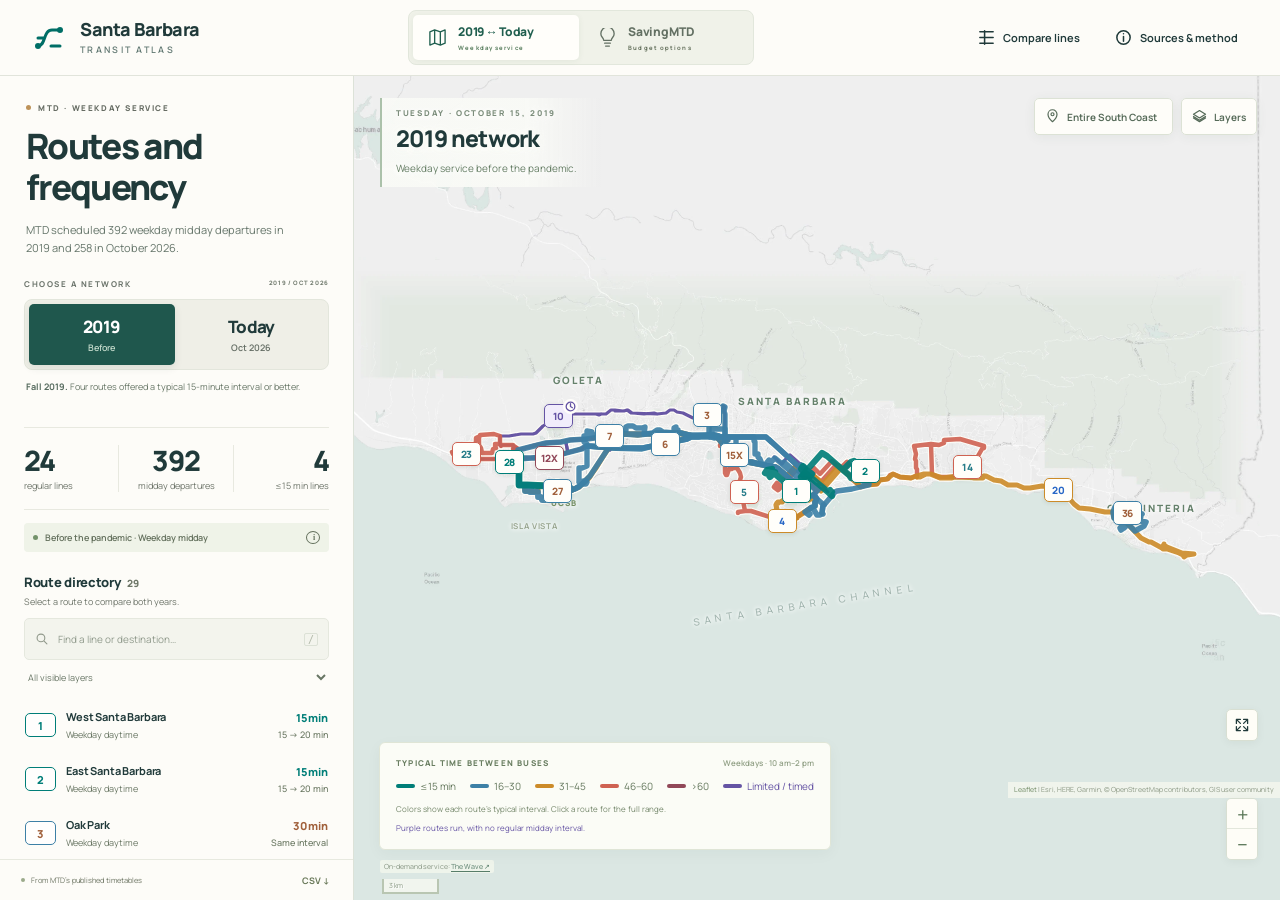
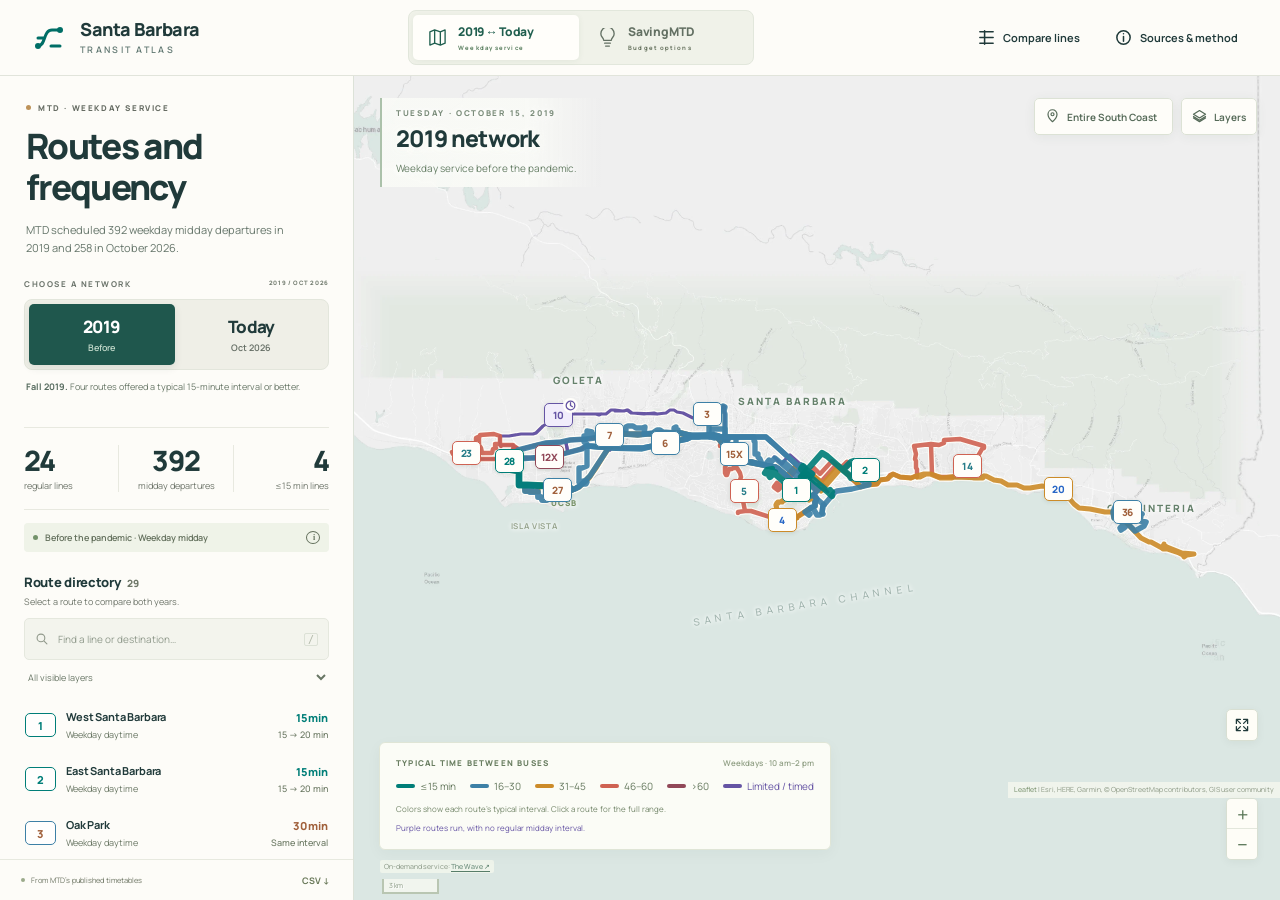
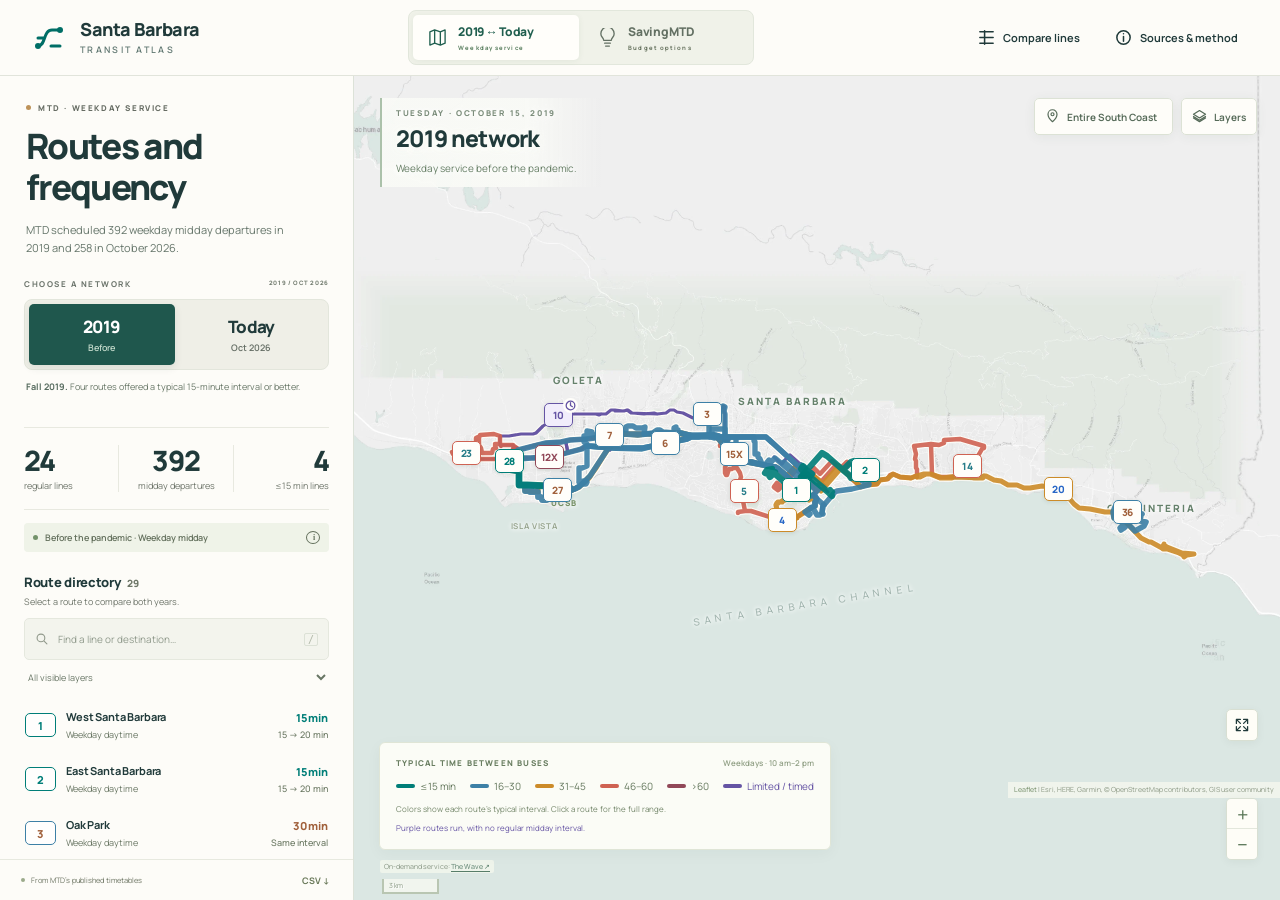
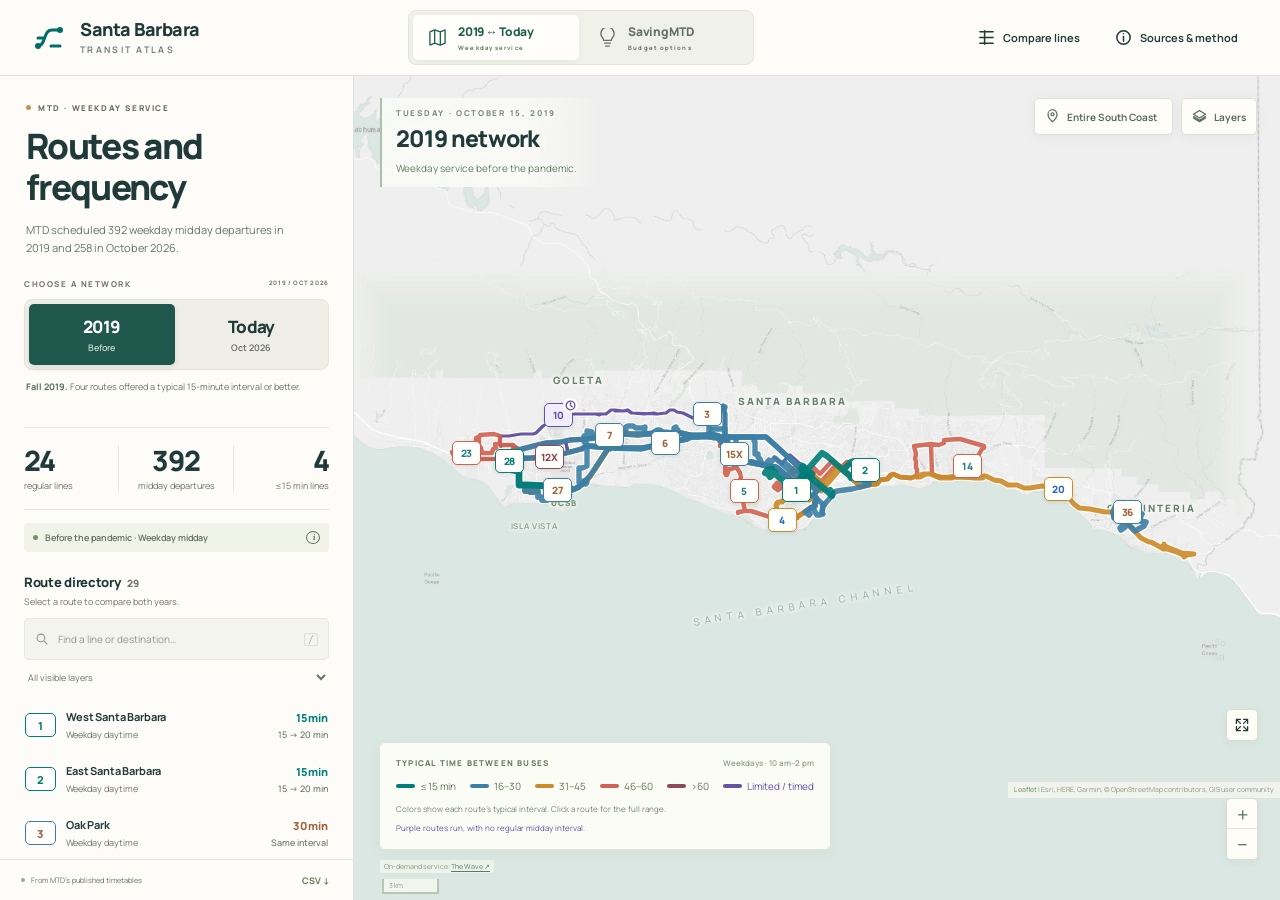
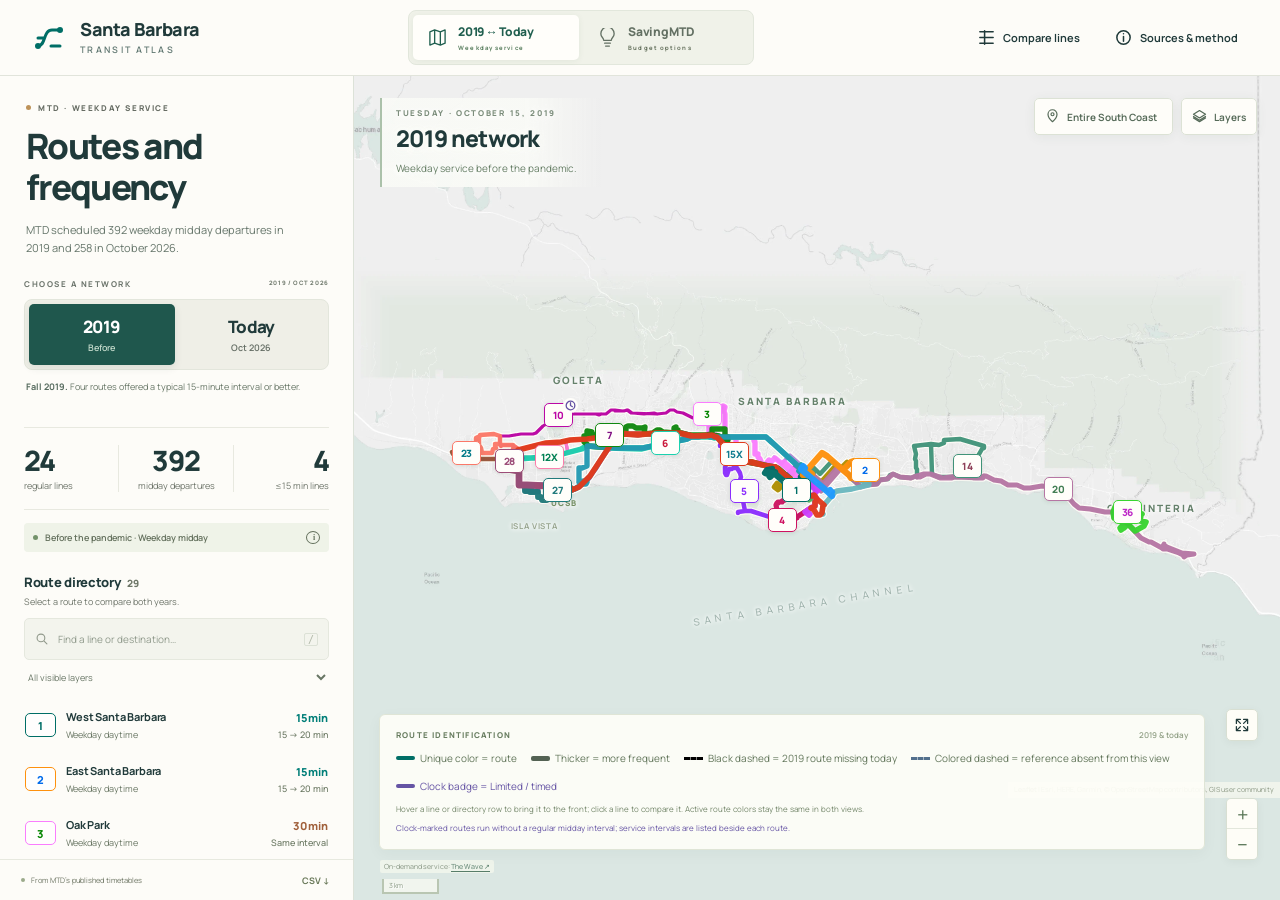
